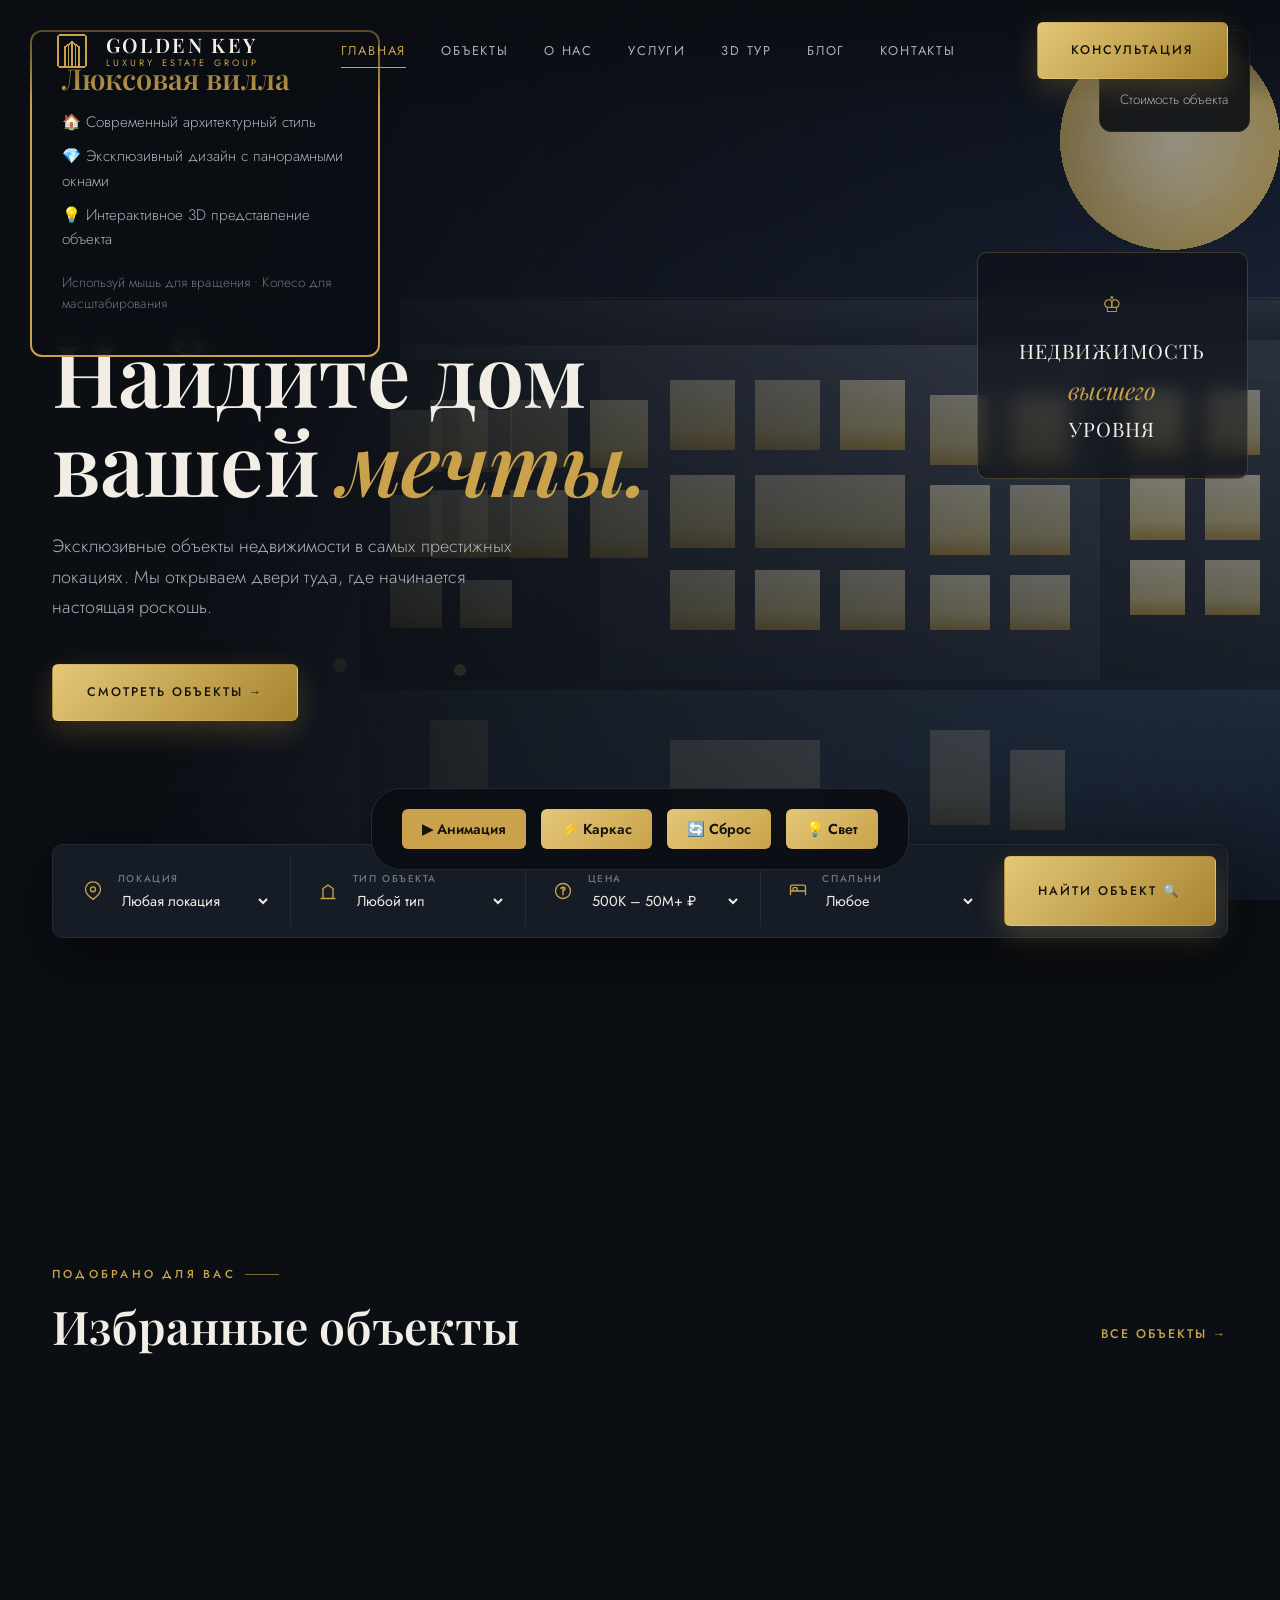
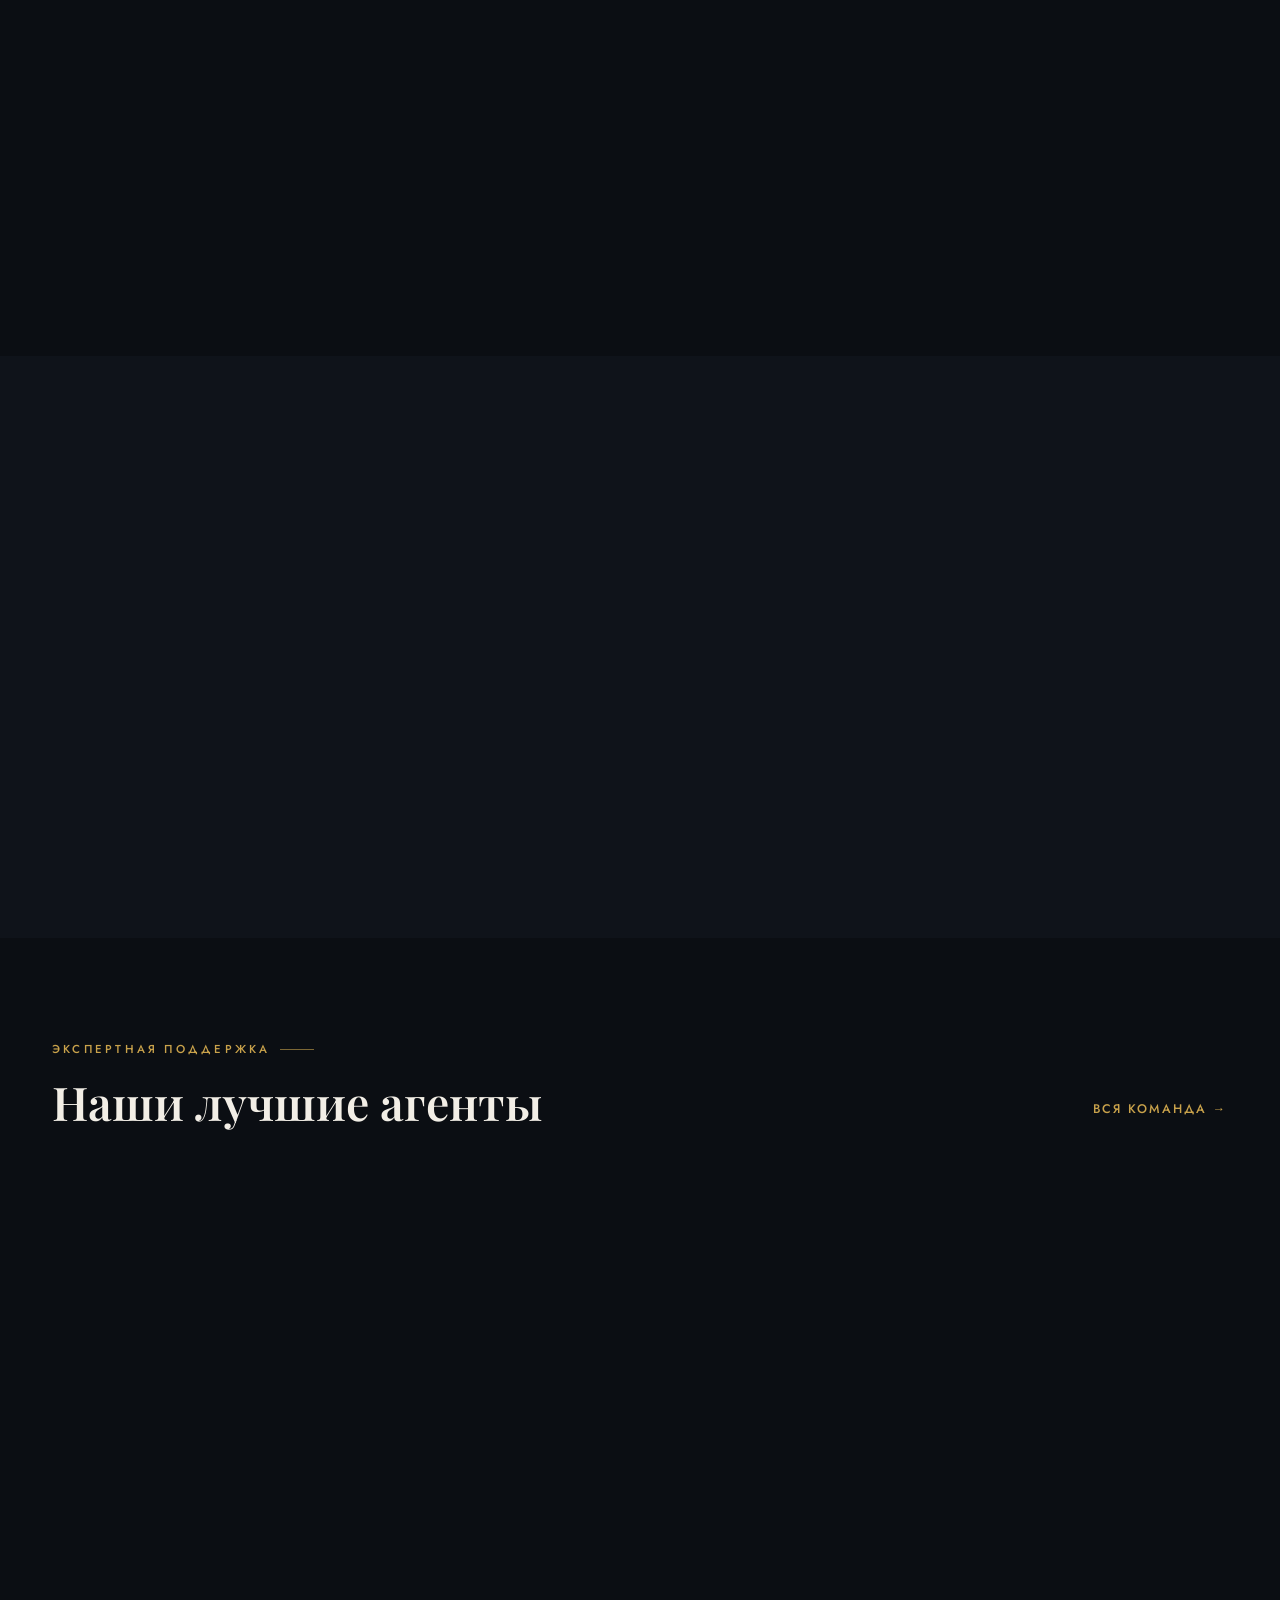
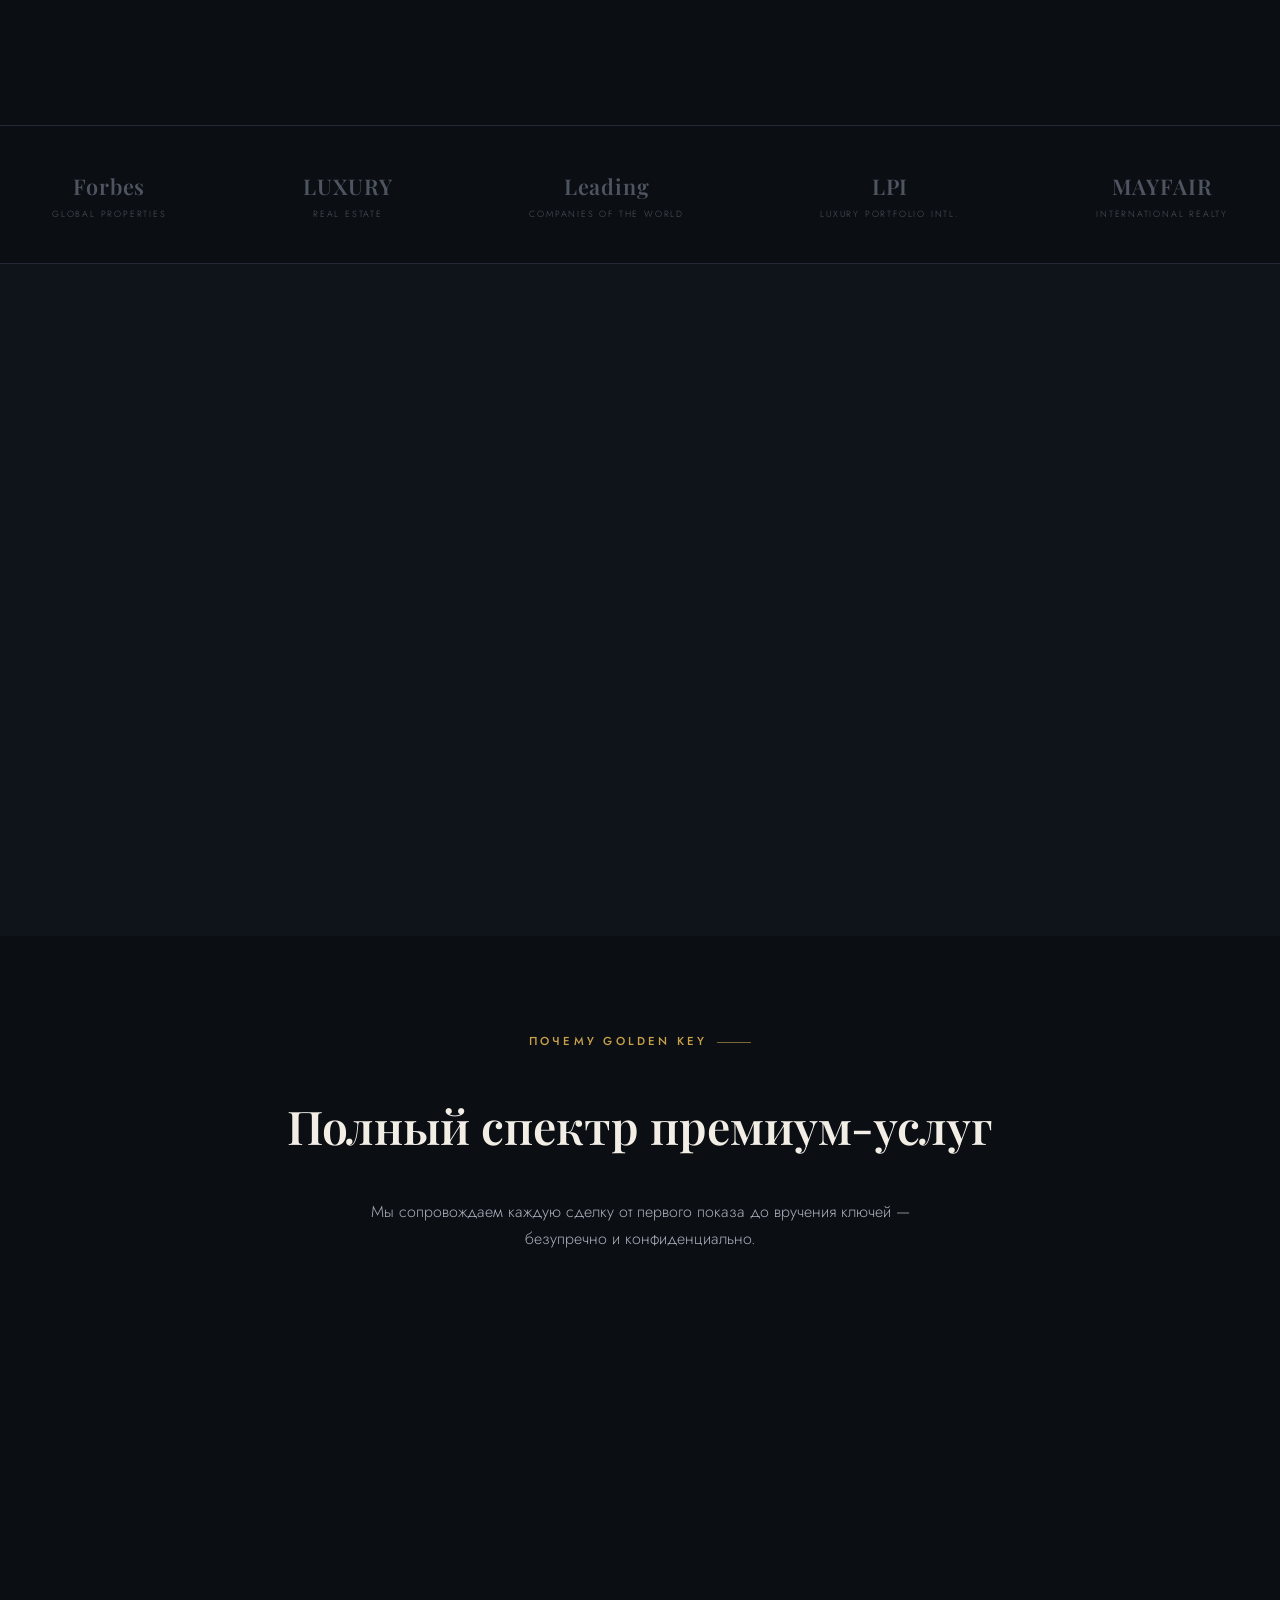
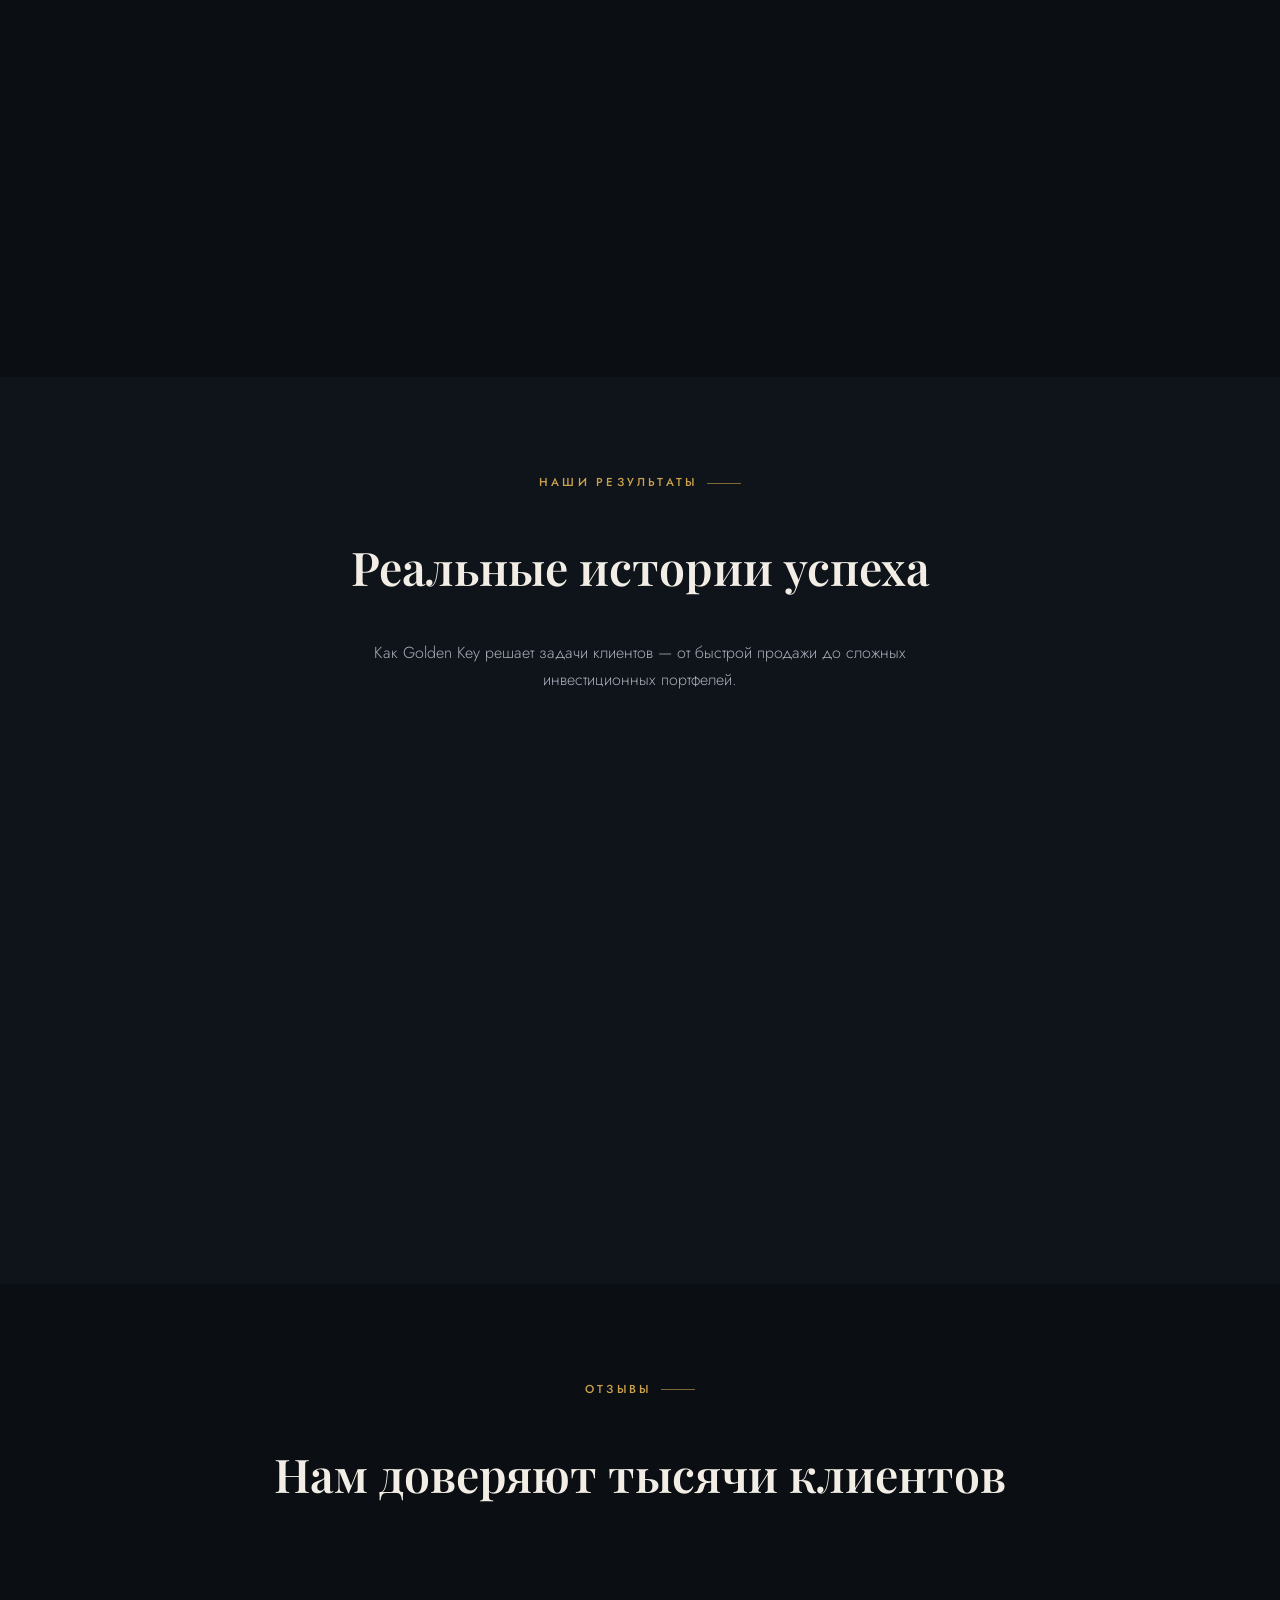
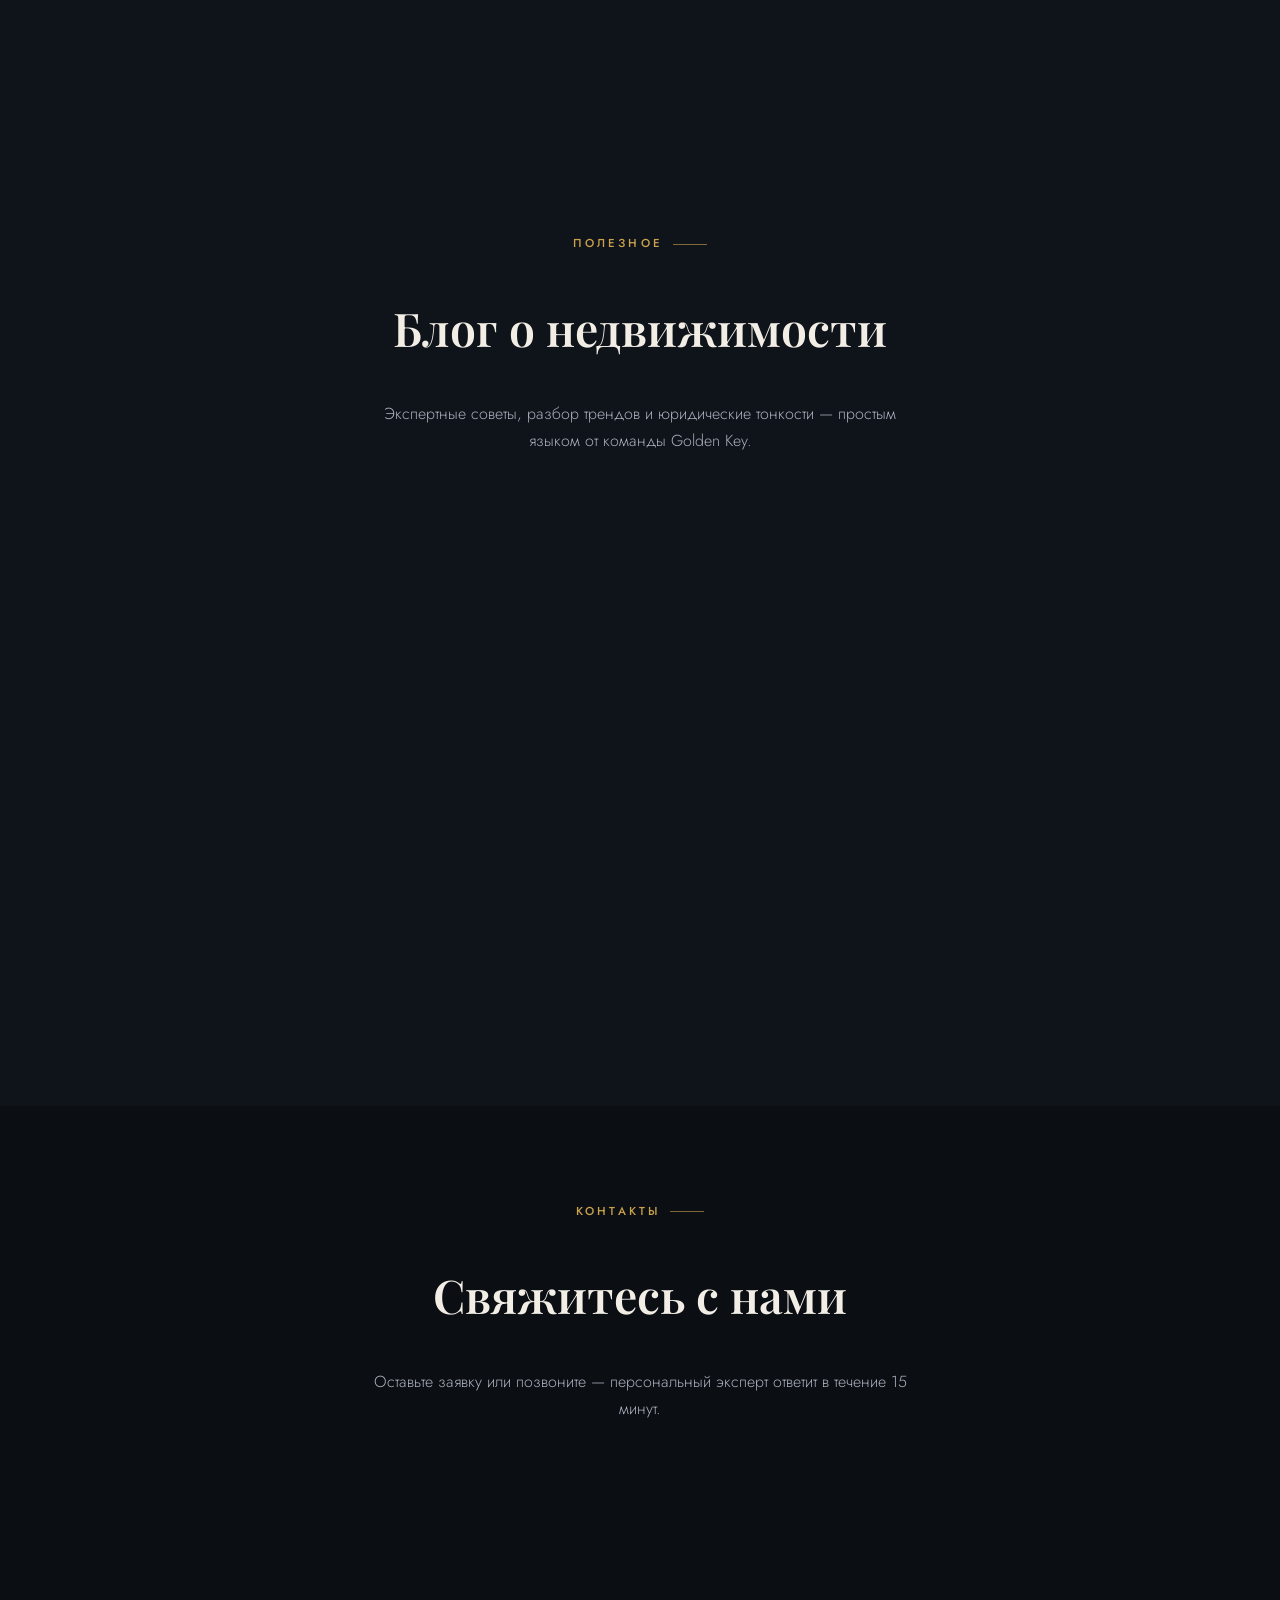
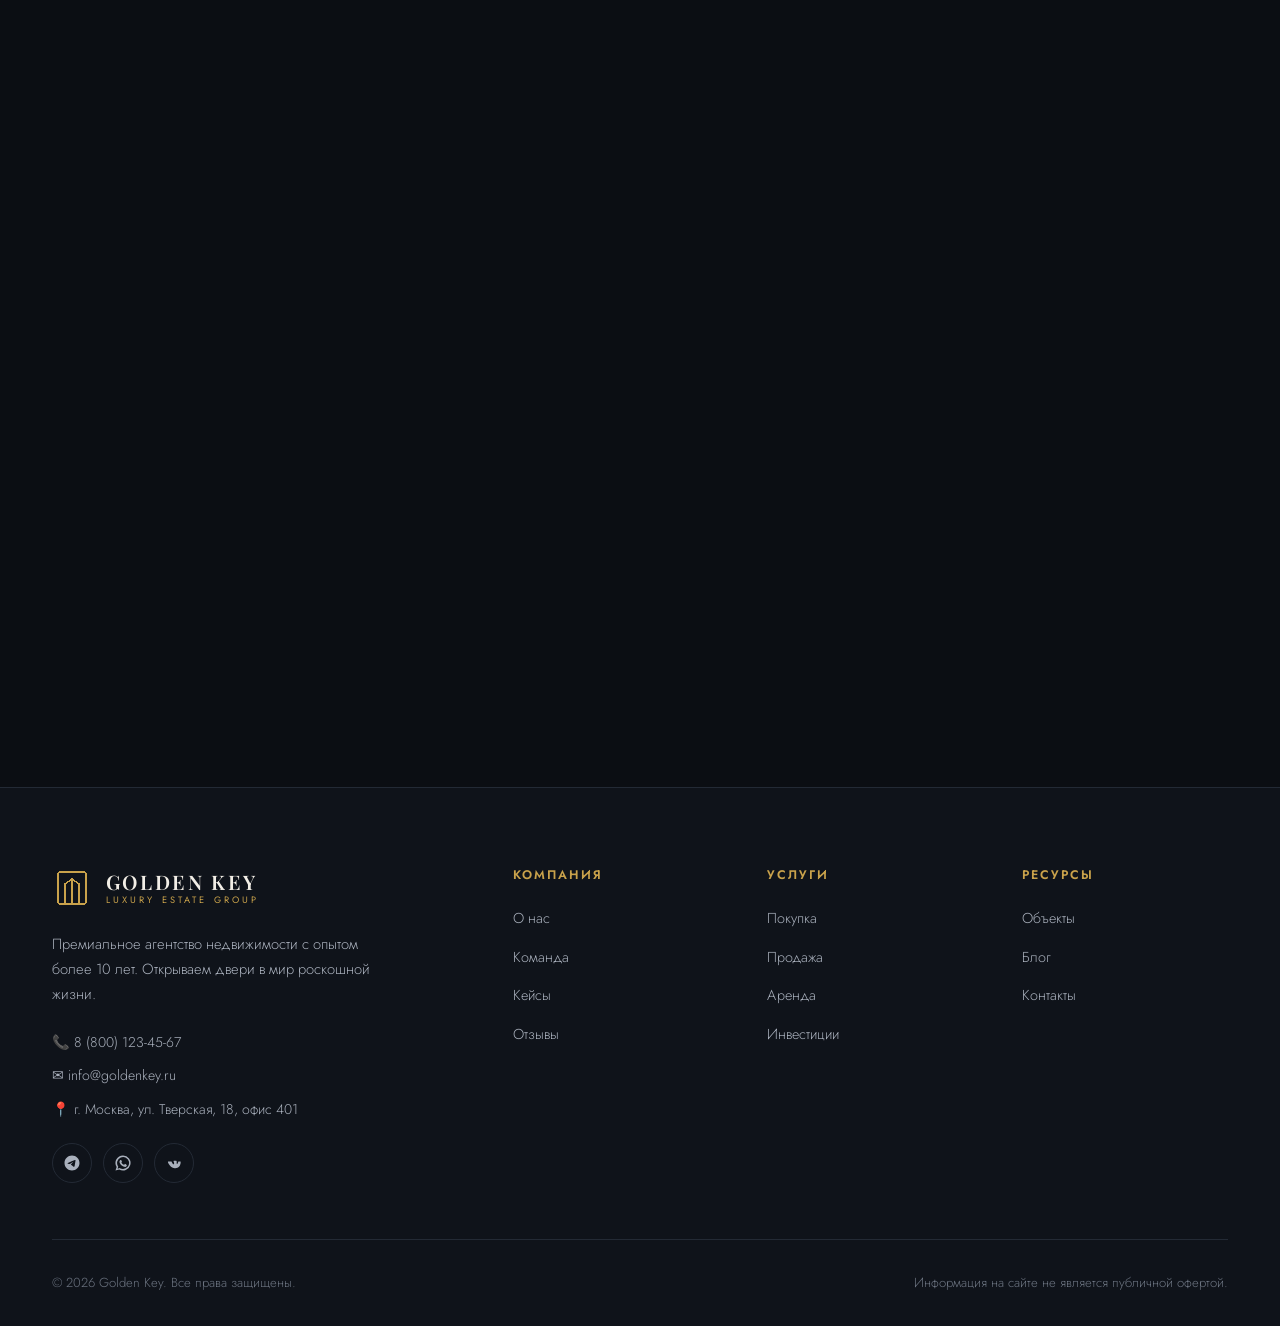
==== golden-key/index.html @ 528f4ccb "Интегрирована 3D визуализация виллы в главный сайт - Добавлена новая секция '3D Тур' со встроенной T" ====
<!DOCTYPE html>
<html lang="ru">
<head>
<meta charset="UTF-8">
<meta name="viewport" content="width=device-width, initial-scale=1.0">
<title>Golden Key — Люксовая недвижимость | Найдите дом своей мечты</title>
<meta name="description" content="Golden Key — премиальное агентство недвижимости. Эксклюзивные объекты в лучших локациях. Более 10 лет опыта, 550+ люксовых объектов, 1200+ довольных клиентов.">
<link rel="stylesheet" href="styles.css">
<script src="https://cdnjs.cloudflare.com/ajax/libs/three.js/r128/three.min.js"></script>
<style>
#canvas-3d {
  display: block;
  width: 100%;
  height: 100%;
}
#3d-tour {
  position: relative;
  height: 100vh;
  overflow: hidden;
}
#3d-tour .section-inner {
  position: relative;
  width: 100%;
  height: 100%;
  display: flex;
  align-items: center;
  justify-content: center;
}
.info-3d {
  position: fixed;
  top: 30px;
  left: 30px;
  background: rgba(11,14,19,0.9);
  border: 2px solid #C9A24B;
  padding: 30px;
  border-radius: 12px;
  max-width: 350px;
  z-index: 10;
  backdrop-filter: blur(10px);
}
.info-3d h3 {
  font-size: 1.8rem;
  color: #C9A24B;
  margin-bottom: 15px;
}
.info-3d p {
  font-family: 'Jost', sans-serif;
  font-size: 0.95rem;
  color: #A9B0BC;
  line-height: 1.6;
  margin-bottom: 10px;
}
.controls-3d {
  position: fixed;
  bottom: 30px;
  left: 50%;
  transform: translateX(-50%);
  background: rgba(11,14,19,0.9);
  border: 1px solid #232A35;
  padding: 20px 30px;
  border-radius: 30px;
  backdrop-filter: blur(10px);
  display: flex;
  gap: 15px;
  z-index: 10;
}
.control-btn-3d {
  background: linear-gradient(135deg, #E4C777, #C9A24B);
  color: #17130A;
  border: none;
  padding: 10px 20px;
  border-radius: 6px;
  font-family: 'Jost', sans-serif;
  font-weight: 600;
  cursor: pointer;
  transition: all 0.3s;
  font-size: 0.9rem;
}
.control-btn-3d:hover {
  transform: translateY(-2px);
  box-shadow: 0 8px 20px rgba(201,162,75,0.3);
}
.control-btn-3d.active {
  background: #C9A24B;
}
.top-right-3d {
  position: fixed;
  top: 30px;
  right: 30px;
  background: rgba(11,14,19,0.9);
  border: 1px solid #232A35;
  padding: 20px;
  border-radius: 12px;
  backdrop-filter: blur(10px);
  z-index: 10;
  text-align: center;
}
.top-right-3d p {
  font-family: 'Jost', sans-serif;
  font-size: 0.85rem;
  color: #A9B0BC;
  margin-top: 10px;
}
</style>
</head>
<body>

<!-- Header -->
<header class="site-header" id="siteHeader">
  <div class="header-inner">
    <a href="#hero" class="logo" aria-label="Golden Key — на главную">
      <svg class="logo-mark" viewBox="0 0 40 40" fill="none" xmlns="http://www.w3.org/2000/svg" shape-rendering="crispEdges">
        <rect x="6" y="4" width="28" height="32" rx="2" stroke="#C9A24B" stroke-width="1.5"/>
        <path d="M13 36 V16 L20 11 L27 16 V36" stroke="#C9A24B" stroke-width="1.5"/>
        <line x1="20" y1="11" x2="20" y2="36" stroke="#C9A24B" stroke-width="1.5"/>
        <line x1="16.5" y1="14" x2="16.5" y2="36" stroke="#C9A24B" stroke-width="1"/>
        <line x1="23.5" y1="14" x2="23.5" y2="36" stroke="#C9A24B" stroke-width="1"/>
      </svg>
      <span class="logo-text"><span class="lt-name">GOLDEN KEY</span><span class="lt-sub">Luxury Estate Group</span></span>
    </a>
    <button class="nav-toggle" data-nav-toggle aria-label="Открыть меню">
      <svg width="26" height="26" viewBox="0 0 24 24" fill="none" stroke="#C9A24B" stroke-width="1.6"><line x1="3" y1="6" x2="21" y2="6"/><line x1="3" y1="12" x2="21" y2="12"/><line x1="3" y1="18" x2="21" y2="18"/></svg>
    </button>
    <nav class="main-nav" data-nav>
      <a href="#hero" class="active">Главная</a>
      <a href="#catalog">Объекты</a>
      <a href="#about">О нас</a>
      <a href="#services">Услуги</a>
      <a href="#3d-tour">3D Тур</a>
      <a href="#blog">Блог</a>
      <a href="#contacts">Контакты</a>
    </nav>
    <div class="header-cta">
      <button class="theme-toggle" data-theme-toggle aria-label="Сменить тему">
        <svg width="18" height="18" viewBox="0 0 24 24" fill="none" stroke="currentColor" stroke-width="2"><circle cx="12" cy="12" r="5"/><line x1="12" y1="1" x2="12" y2="3"/><line x1="12" y1="21" x2="12" y2="23"/><line x1="4.2" y1="4.2" x2="5.6" y2="5.6"/><line x1="18.4" y1="18.4" x2="19.8" y2="19.8"/><line x1="1" y1="12" x2="3" y2="12"/><line x1="21" y1="12" x2="23" y2="12"/><line x1="4.2" y1="19.8" x2="5.6" y2="18.4"/><line x1="18.4" y1="5.6" x2="19.8" y2="4.2"/></svg>
      </button>
      <a href="#contacts" class="btn btn-primary">Консультация</a>
    </div>
  </div>
</header>

<!-- Hero -->
<section class="hero" id="hero">
  <div class="hero-bg">
    <svg viewBox="0 0 1440 900" preserveAspectRatio="xMidYMid slice" xmlns="http://www.w3.org/2000/svg" shape-rendering="crispEdges">
      <defs>
        <linearGradient id="heroSky" x1="0" y1="0" x2="0" y2="1">
          <stop offset="0%" stop-color="#0d1420"/><stop offset="20%" stop-color="#192238"/><stop offset="50%" stop-color="#2a3754"/><stop offset="85%" stop-color="#3a4a6a"/><stop offset="100%" stop-color="#445578"/>
        </linearGradient>
        <linearGradient id="heroVilla" x1="0" y1="0" x2="1" y2="1">
          <stop offset="0%" stop-color="#484f63"/><stop offset="40%" stop-color="#3a4456"/><stop offset="100%" stop-color="#242c3e"/>
        </linearGradient>
        <linearGradient id="heroVillaWall" x1="0" y1="0" x2="0" y2="1">
          <stop offset="0%" stop-color="#5a6478"/><stop offset="50%" stop-color="#3d4758"/><stop offset="100%" stop-color="#2a3344"/>
        </linearGradient>
        <linearGradient id="heroWallDark" x1="0" y1="0" x2="0" y2="1">
          <stop offset="0%" stop-color="#3a4456"/><stop offset="100%" stop-color="#1f2733"/>
        </linearGradient>
        <linearGradient id="heroGlow" x1="0" y1="0" x2="0" y2="1">
          <stop offset="0%" stop-color="#FFF4D9"/><stop offset="30%" stop-color="#F5E8BC"/><stop offset="70%" stop-color="#E8D89A"/><stop offset="100%" stop-color="#C9A24B"/>
        </linearGradient>
        <linearGradient id="heroWater" x1="0" y1="0" x2="1" y2="1">
          <stop offset="0%" stop-color="#3a4a5e"/><stop offset="45%" stop-color="#2a3a50"/><stop offset="100%" stop-color="#141c2c"/>
        </linearGradient>
        <radialGradient id="heroMoon">
          <stop offset="0%" stop-color="#FFF4D9" opacity="0.15"/>
          <stop offset="100%" stop-color="#E4C777" opacity="0.02"/>
        </radialGradient>
        <filter id="heroGlow2" x="-50%" y="-50%" width="200%" height="200%">
          <feGaussianBlur in="SourceGraphic" stdDeviation="1"/>
          <feComponentTransfer>
            <feFuncA type="linear" slope="0.8"/>
          </feComponentTransfer>
        </filter>
        <filter id="heroShadow">
          <feDropShadow dx="0" dy="16" stdDeviation="12" flood-opacity="0.5" flood-color="#000000"/>
        </filter>
      </defs>
      <!-- Night sky background -->
      <rect width="1440" height="900" fill="url(#heroSky)"/>
      <!-- Moon -->
      <circle cx="1250" cy="140" r="110" fill="url(#heroMoon)"/>
      <circle cx="1250" cy="140" r="100" fill="#E4C777" opacity="0.06"/>
      <circle cx="1250" cy="140" r="70" fill="#FFF4D9" opacity="0.08"/>
      <!-- Main villa base structure -->
      <rect x="480" y="300" width="920" height="380" fill="url(#heroVillaWall)" filter="url(#heroShadow)"/>
      <rect x="480" y="300" width="920" height="45" fill="url(#heroVilla)"/>
      <!-- Left tower -->
      <rect x="440" y="360" width="240" height="320" fill="url(#heroWallDark)"/>
      <rect x="440" y="360" width="240" height="40" fill="#3a4456"/>
      <!-- Right tower -->
      <rect x="1180" y="340" width="220" height="340" fill="url(#heroWallDark)"/>
      <rect x="1180" y="340" width="220" height="40" fill="#3a4456"/>
      <!-- Main level windows - left section -->
      <g opacity="0.95">
        <rect x="510" y="400" width="58" height="68" fill="url(#heroGlow)" opacity="0.82"/>
        <rect x="590" y="400" width="58" height="68" fill="url(#heroGlow)" opacity="0.65"/>
        <rect x="670" y="400" width="58" height="68" fill="url(#heroGlow)" opacity="0.88"/>
        <rect x="510" y="490" width="58" height="68" fill="url(#heroGlow)" opacity="0.75"/>
        <rect x="590" y="490" width="58" height="68" fill="url(#heroGlow)" opacity="0.8"/>
        <rect x="670" y="490" width="58" height="68" fill="url(#heroGlow)" opacity="0.68"/>
      </g>
      <!-- Main level windows - center section -->
      <g opacity="0.96">
        <rect x="750" y="380" width="65" height="70" fill="url(#heroGlow)" opacity="0.85"/>
        <rect x="835" y="380" width="65" height="70" fill="url(#heroGlow)" opacity="0.7"/>
        <rect x="920" y="380" width="65" height="70" fill="url(#heroGlow)" opacity="0.88"/>
        <rect x="750" y="475" width="65" height="73" fill="url(#heroGlow)" opacity="0.78"/>
        <rect x="835" y="475" width="150" height="73" fill="url(#heroGlow)" opacity="0.62"/>
        <rect x="750" y="570" width="65" height="60" fill="url(#heroGlow)" opacity="0.72"/>
        <rect x="835" y="570" width="65" height="60" fill="url(#heroGlow)" opacity="0.8"/>
        <rect x="920" y="570" width="65" height="60" fill="url(#heroGlow)" opacity="0.68"/>
      </g>
      <!-- Main level windows - right section -->
      <g opacity="0.93">
        <rect x="1010" y="395" width="60" height="70" fill="url(#heroGlow)" opacity="0.8"/>
        <rect x="1090" y="395" width="60" height="70" fill="url(#heroGlow)" opacity="0.75"/>
        <rect x="1010" y="485" width="60" height="70" fill="url(#heroGlow)" opacity="0.82"/>
        <rect x="1090" y="485" width="60" height="70" fill="url(#heroGlow)" opacity="0.7"/>
        <rect x="1010" y="575" width="60" height="55" fill="url(#heroGlow)" opacity="0.77"/>
        <rect x="1090" y="575" width="60" height="55" fill="url(#heroGlow)" opacity="0.65"/>
      </g>
      <!-- Left tower windows -->
      <g opacity="0.88">
        <rect x="470" y="410" width="52" height="62" fill="url(#heroGlow)" opacity="0.75"/>
        <rect x="540" y="410" width="52" height="62" fill="url(#heroGlow)" opacity="0.62"/>
        <rect x="470" y="495" width="52" height="62" fill="url(#heroGlow)" opacity="0.8"/>
        <rect x="540" y="495" width="52" height="62" fill="url(#heroGlow)" opacity="0.7"/>
        <rect x="470" y="580" width="52" height="48" fill="url(#heroGlow)" opacity="0.68"/>
        <rect x="540" y="580" width="52" height="48" fill="url(#heroGlow)" opacity="0.72"/>
      </g>
      <!-- Right tower windows -->
      <g opacity="0.9">
        <rect x="1210" y="390" width="55" height="65" fill="url(#heroGlow)" opacity="0.78"/>
        <rect x="1285" y="390" width="55" height="65" fill="url(#heroGlow)" opacity="0.68"/>
        <rect x="1210" y="475" width="55" height="65" fill="url(#heroGlow)" opacity="0.82"/>
        <rect x="1285" y="475" width="55" height="65" fill="url(#heroGlow)" opacity="0.72"/>
        <rect x="1210" y="560" width="55" height="55" fill="url(#heroGlow)" opacity="0.75"/>
        <rect x="1285" y="560" width="55" height="55" fill="url(#heroGlow)" opacity="0.65"/>
      </g>
      <!-- Water pool area -->
      <rect x="440" y="680" width="960" height="220" fill="url(#heroWater)"/>
      <rect x="440" y="680" width="960" height="10" fill="#1a2330" opacity="0.7"/>
      <!-- Water surface reflections -->
      <g opacity="0.28">
        <rect x="510" y="720" width="58" height="90" fill="url(#heroGlow)"/>
        <rect x="750" y="740" width="150" height="110" fill="url(#heroGlow)"/>
        <rect x="1010" y="730" width="60" height="95" fill="url(#heroGlow)"/>
        <rect x="1090" y="750" width="55" height="80" fill="url(#heroGlow)"/>
      </g>
      <!-- Landscape accent lights -->
      <circle cx="420" cy="665" r="7" fill="#E4C777" opacity="0.75"/>
      <circle cx="540" cy="670" r="6" fill="#E4C777" opacity="0.65"/>
      <circle cx="1370" cy="660" r="7" fill="#E4C777" opacity="0.7"/>
      <circle cx="1390" cy="675" r="6" fill="#E4C777" opacity="0.6"/>
      <!-- Decorative architectural line -->
      <line x1="480" y1="298" x2="1400" y2="298" stroke="#E4C777" stroke-width="2" opacity="0.15"/>
    </svg>
  </div>
  <div class="hero-inner">
    <div class="hero-content">
      <span class="eyebrow">Люксовая жизнь заново</span>
      <h1>Найдите дом<br>вашей <span class="accent">мечты.</span></h1>
      <p class="lead">Эксклюзивные объекты недвижимости в самых престижных локациях. Мы открываем двери туда, где начинается настоящая роскошь.</p>
      <div class="hero-actions">
        <a href="#catalog" class="btn btn-primary">Смотреть объекты →</a>
      </div>
    </div>
  </div>
  <div class="hero-badge">
    <div class="crown">♔</div>
    <div class="hb-1">НЕДВИЖИМОСТЬ</div>
    <div class="hb-2">высшего</div>
    <div class="hb-3">УРОВНЯ</div>
  </div>
</section>

<!-- Search bar -->
<div class="search-bar">
  <form class="search-inner">
    <div class="search-cell">
      <svg class="search-icon" width="20" height="20" viewBox="0 0 24 24" fill="none" stroke="currentColor" stroke-width="1.6"><path d="M21 10c0 6-9 12-9 12s-9-6-9-12a9 9 0 0 1 18 0z"/><circle cx="12" cy="10" r="3"/></svg>
      <div class="search-field-group"><label>Локация</label><select><option>Любая локация</option><option>Центральный район</option><option>Приморский район</option><option>Западный район</option></select></div>
    </div>
    <div class="search-cell">
      <svg class="search-icon" width="20" height="20" viewBox="0 0 24 24" fill="none" stroke="currentColor" stroke-width="1.6"><path d="M3 21h18M6 21V9l6-4 6 4v12"/></svg>
      <div class="search-field-group"><label>Тип объекта</label><select><option>Любой тип</option><option>Вилла</option><option>Пентхаус</option><option>Особняк</option><option>Апартаменты</option></select></div>
    </div>
    <div class="search-cell">
      <svg class="search-icon" width="20" height="20" viewBox="0 0 24 24" fill="none" stroke="currentColor" stroke-width="1.6"><circle cx="12" cy="12" r="9"/><path d="M12 7v10M9.5 9.5a2.5 2 0 0 1 5 0c0 1.5-2.5 1.5-2.5 3"/></svg>
      <div class="search-field-group"><label>Цена</label><select><option>500К – 50М+ ₽</option><option>до 10М ₽</option><option>10М – 30М ₽</option><option>30М+ ₽</option></select></div>
    </div>
    <div class="search-cell">
      <svg class="search-icon" width="20" height="20" viewBox="0 0 24 24" fill="none" stroke="currentColor" stroke-width="1.6"><path d="M3 12V7a2 2 0 0 1 2-2h14a2 2 0 0 1 2 2v5M3 12h18M3 12v5M21 12v5M6 12V9a1 1 0 0 1 1-1h3a1 1 0 0 1 1 1v3"/></svg>
      <div class="search-field-group"><label>Спальни</label><select><option>Любое</option><option>1–2</option><option>3–4</option><option>5+</option></select></div>
    </div>
    <button type="submit" class="btn btn-primary">Найти объект 🔍</button>
  </form>
</div>

<!-- Stats -->
<section class="stats">
  <div class="stats-inner reveal">
    <div class="stat">
      <svg class="stat-icon" width="30" height="30" viewBox="0 0 24 24" fill="none" stroke="currentColor" stroke-width="1.4"><path d="M6 3h12l4 6-10 12L2 9z"/><path d="M6 3l6 18M18 3l-6 18M2 9h20"/></svg>
      <div><div class="stat-num">10+</div><div class="stat-label">Лет опыта</div></div>
    </div>
    <div class="stat">
      <svg class="stat-icon" width="30" height="30" viewBox="0 0 24 24" fill="none" stroke="currentColor" stroke-width="1.4"><path d="M3 21h18M5 21V10l7-5 7 5v11"/><path d="M9 21v-6h6v6"/></svg>
      <div><div class="stat-num">550+</div><div class="stat-label">Люкс-объектов</div></div>
    </div>
    <div class="stat">
      <svg class="stat-icon" width="30" height="30" viewBox="0 0 24 24" fill="none" stroke="currentColor" stroke-width="1.4"><circle cx="9" cy="8" r="4"/><path d="M2 21c0-4 3-6 7-6s7 2 7 6"/><path d="M17 8a4 4 0 0 1 0 6M20 21c0-3-1.5-4.5-3-5"/></svg>
      <div><div class="stat-num">1200+</div><div class="stat-label">Клиентов</div></div>
    </div>
    <div class="stat">
      <svg class="stat-icon" width="30" height="30" viewBox="0 0 24 24" fill="none" stroke="currentColor" stroke-width="1.4"><circle cx="12" cy="12" r="10"/><path d="M2 12h20M12 2a15 15 0 0 1 0 20M12 2a15 15 0 0 0 0 20"/></svg>
      <div><div class="stat-num">25+</div><div class="stat-label">Премиум-локаций</div></div>
    </div>
  </div>
</section>

<!-- Featured Properties -->
<section class="section" id="catalog">
  <div class="section-inner">
    <div class="section-head">
      <div class="sh-left">
        <span class="eyebrow">Подобрано для вас</span>
        <h2>Избранные объекты</h2>
      </div>
      <a href="#contacts" class="btn btn-ghost">Все объекты →</a>
    </div>
    <div class="property-grid">

      <article class="property-card reveal">
        <div class="property-image">
          <span class="property-badge">Продажа</span>
          <button class="property-fav" aria-label="В избранное"><svg width="17" height="17" viewBox="0 0 24 24" fill="none" stroke="currentColor" stroke-width="2"><path d="M20.8 4.6a5.5 5.5 0 0 0-7.8 0L12 5.6l-1-1a5.5 5.5 0 1 0-7.8 7.8l1 1L12 21l7.8-7.6 1-1a5.5 5.5 0 0 0 0-7.8z"/></svg></button>
          <svg viewBox="0 0 400 320" preserveAspectRatio="xMidYMid slice" xmlns="http://www.w3.org/2000/svg"><defs><linearGradient id="p1s" x1="0" y1="0" x2="0" y2="1"><stop offset="0%" stop-color="#3a4560"/><stop offset="100%" stop-color="#28324a"/></linearGradient><linearGradient id="p1g" x1="0" y1="0" x2="0" y2="1"><stop offset="0%" stop-color="#E4C777"/><stop offset="100%" stop-color="#C9A24B"/></linearGradient></defs><rect width="400" height="320" fill="url(#p1s)"/><rect x="40" y="120" width="320" height="150" fill="#1e2636"/><rect x="40" y="110" width="320" height="14" fill="#2c374e"/><rect x="70" y="150" width="60" height="70" fill="url(#p1g)" opacity="0.85"/><rect x="150" y="150" width="60" height="70" fill="url(#p1g)" opacity="0.65"/><rect x="230" y="150" width="100" height="70" fill="url(#p1g)" opacity="0.8"/><rect x="160" y="235" width="70" height="35" fill="#0f1520"/><rect x="30" y="270" width="340" height="50" fill="#151d2c"/><rect x="70" y="278" width="260" height="30" fill="url(#p1g)" opacity="0.2"/></svg>
        </div>
        <div class="property-body">
          <h3 class="property-title">Вилла «Океанвью»</h3>
          <p class="property-address"><svg width="13" height="13" viewBox="0 0 24 24" fill="none" stroke="currentColor" stroke-width="2"><path d="M21 10c0 6-9 12-9 12s-9-6-9-12a9 9 0 0 1 18 0z"/><circle cx="12" cy="10" r="3"/></svg> Приморский район</p>
          <div class="property-specs"><span>🛏 5</span><span>🛁 6</span><span>📐 720 м²</span></div>
          <div class="property-price">89 500 000 ₽</div>
        </div>
      </article>

      <article class="property-card reveal">
        <div class="property-image">
          <span class="property-badge">Продажа</span>
          <button class="property-fav" aria-label="В избранное"><svg width="17" height="17" viewBox="0 0 24 24" fill="none" stroke="currentColor" stroke-width="2"><path d="M20.8 4.6a5.5 5.5 0 0 0-7.8 0L12 5.6l-1-1a5.5 5.5 0 1 0-7.8 7.8l1 1L12 21l7.8-7.6 1-1a5.5 5.5 0 0 0 0-7.8z"/></svg></button>
          <svg viewBox="0 0 400 320" preserveAspectRatio="xMidYMid slice" xmlns="http://www.w3.org/2000/svg"><defs><linearGradient id="p2s" x1="0" y1="0" x2="0" y2="1"><stop offset="0%" stop-color="#42506e"/><stop offset="100%" stop-color="#2a3550"/></linearGradient><linearGradient id="p2g" x1="0" y1="0" x2="0" y2="1"><stop offset="0%" stop-color="#E4C777"/><stop offset="100%" stop-color="#C9A24B"/></linearGradient></defs><rect width="400" height="320" fill="url(#p2s)"/><polygon points="60,130 200,60 340,130" fill="#1e2636"/><rect x="70" y="130" width="260" height="150" fill="#242d40"/><rect x="110" y="160" width="45" height="120" fill="url(#p2g)" opacity="0.8"/><rect x="245" y="160" width="45" height="120" fill="url(#p2g)" opacity="0.7"/><rect x="170" y="185" width="60" height="95" fill="url(#p2g)" opacity="0.9"/><rect x="185" y="200" width="30" height="80" fill="#0f1520"/><rect x="60" y="280" width="280" height="40" fill="#151d2c"/></svg>
        </div>
        <div class="property-body">
          <h3 class="property-title">Особняк «Модерн»</h3>
          <p class="property-address"><svg width="13" height="13" viewBox="0 0 24 24" fill="none" stroke="currentColor" stroke-width="2"><path d="M21 10c0 6-9 12-9 12s-9-6-9-12a9 9 0 0 1 18 0z"/><circle cx="12" cy="10" r="3"/></svg> Центральный район</p>
          <div class="property-specs"><span>🛏 6</span><span>🛁 7</span><span>📐 910 м²</span></div>
          <div class="property-price">125 000 000 ₽</div>
        </div>
      </article>

      <article class="property-card reveal">
        <div class="property-image">
          <span class="property-badge">Продажа</span>
          <button class="property-fav" aria-label="В избранное"><svg width="17" height="17" viewBox="0 0 24 24" fill="none" stroke="currentColor" stroke-width="2"><path d="M20.8 4.6a5.5 5.5 0 0 0-7.8 0L12 5.6l-1-1a5.5 5.5 0 1 0-7.8 7.8l1 1L12 21l7.8-7.6 1-1a5.5 5.5 0 0 0 0-7.8z"/></svg></button>
          <img src="https://images.pexels.com/photos/29453302/pexels-photo-29453302.jpeg?auto=format&cs=srgb&w=1600&q=80" alt="Современная вилла с бассейном" style="width:100%;height:100%;object-fit:cover;">
        </div>
        <div class="property-body">
          <h3 class="property-title">Резиденция «Хиллсайд»</h3>
          <p class="property-address"><svg width="13" height="13" viewBox="0 0 24 24" fill="none" stroke="currentColor" stroke-width="2"><path d="M21 10c0 6-9 12-9 12s-9-6-9-12a9 9 0 0 1 18 0z"/><circle cx="12" cy="10" r="3"/></svg> Западный район</p>
          <div class="property-specs"><span>🛏 4</span><span>🛁 5</span><span>📐 550 м²</span></div>
          <div class="property-price">47 500 000 ₽</div>
        </div>
      </article>

      <article class="property-card reveal">
        <div class="property-image">
          <span class="property-badge">Аренда</span>
          <button class="property-fav" aria-label="В избранное"><svg width="17" height="17" viewBox="0 0 24 24" fill="none" stroke="currentColor" stroke-width="2"><path d="M20.8 4.6a5.5 5.5 0 0 0-7.8 0L12 5.6l-1-1a5.5 5.5 0 1 0-7.8 7.8l1 1L12 21l7.8-7.6 1-1a5.5 5.5 0 0 0 0-7.8z"/></svg></button>
          <img src="https://images.pexels.com/photos/31817155/pexels-photo-31817155.jpeg?auto=format&cs=srgb&w=1600&q=80" alt="Люксовая вилла у моря" style="width:100%;height:100%;object-fit:cover;">
        </div>
        <div class="property-body">
          <h3 class="property-title">Пентхаус «Скайлайн»</h3>
          <p class="property-address"><svg width="13" height="13" viewBox="0 0 24 24" fill="none" stroke="currentColor" stroke-width="2"><path d="M21 10c0 6-9 12-9 12s-9-6-9-12a9 9 0 0 1 18 0z"/><circle cx="12" cy="10" r="3"/></svg> Центральный район</p>
          <div class="property-specs"><span>🛏 3</span><span>🛁 4</span><span>📐 320 м²</span></div>
          <div class="property-price">450 000 ₽<span class="per"> / мес</span></div>
        </div>
      </article>

    </div>
  </div>
</section>

<!-- Virtual Tour -->
<section class="section bg-alt">
  <div class="section-inner">
    <div class="tour reveal">
      <div class="tour-visual">
        <img src="https://images.pexels.com/photos/1457842/pexels-photo-1457842.jpeg?auto=format&cs=srgb&w=1600&q=80" alt="Интерьер с панорамными окнами" style="width:100%;height:100%;object-fit:cover;">
        <div class="tour-360"><span>360°</span><small>ТУР</small></div>
      </div>
      <div class="tour-body">
        <span class="eyebrow">Иммерсивный опыт</span>
        <h2>Виртуальный тур</h2>
        <p>Изучите наши эксклюзивные объекты, не выходя из дома. Полное погружение с 360°-турами по каждой комнате.</p>
        <a href="#contacts" class="btn btn-primary">Начать виртуальный тур 🎬</a>
      </div>
    </div>
  </div>
</section>

<!-- Meet Our Top Agents -->
<section class="section" id="team">
  <div class="section-inner">
    <div class="section-head">
      <div class="sh-left">
        <span class="eyebrow">Экспертная поддержка</span>
        <h2>Наши лучшие агенты</h2>
      </div>
      <a href="#contacts" class="btn btn-ghost">Вся команда →</a>
    </div>
    <div class="agent-grid">

      <article class="agent-card reveal">
        <div class="agent-photo">
          <img src="https://images.pexels.com/photos/220453/pexels-photo-220453.jpeg?auto=format&cs=srgb&w=600&h=600&fit=crop&q=85" alt="Дмитрий Волков" style="width:100%;height:100%;object-fit:cover;">
        </div>
        <div class="agent-body">
          <h3 class="agent-name">Дмитрий Волков</h3>
          <div class="agent-role">Специалист по люкс-объектам</div>
          <div class="agent-social">
            <a href="tel:+78001234567" aria-label="Телефон"><svg width="16" height="16" viewBox="0 0 24 24" fill="none" stroke="currentColor" stroke-width="1.8"><path d="M22 16.9v3a2 2 0 0 1-2.2 2 19.8 19.8 0 0 1-8.6-3 19.5 19.5 0 0 1-6-6 19.8 19.8 0 0 1-3-8.6A2 2 0 0 1 4.1 2h3a2 2 0 0 1 2 1.7c.1 1 .4 1.9.7 2.8a2 2 0 0 1-.5 2.1L8.1 9.9a16 16 0 0 0 6 6l1.3-1.3a2 2 0 0 1 2.1-.4c.9.3 1.8.6 2.8.7a2 2 0 0 1 1.7 2z"/></svg></a>
            <a href="mailto:info@goldenkey.ru" aria-label="Email"><svg width="16" height="16" viewBox="0 0 24 24" fill="none" stroke="currentColor" stroke-width="1.8"><rect x="2" y="4" width="20" height="16" rx="2"/><path d="M2 6l10 7L22 6"/></svg></a>
            <a href="#" aria-label="LinkedIn"><svg width="16" height="16" viewBox="0 0 24 24" fill="currentColor"><path d="M4.98 3.5a2.5 2.5 0 1 1 0 5 2.5 2.5 0 0 1 0-5zM3 9h4v12H3zM9 9h3.8v1.7h.1c.5-1 1.8-2 3.7-2 4 0 4.7 2.6 4.7 6V21h-4v-5.3c0-1.3 0-2.9-1.8-2.9s-2 1.4-2 2.8V21H9z"/></svg></a>
          </div>
        </div>
      </article>

      <article class="agent-card reveal">
        <div class="agent-photo">
          <svg viewBox="0 0 300 300" preserveAspectRatio="xMidYMid slice" xmlns="http://www.w3.org/2000/svg"><defs><linearGradient id="a2" x1="0" y1="0" x2="0" y2="1"><stop offset="0%" stop-color="#2e2a3f"/><stop offset="100%" stop-color="#1a1726"/></linearGradient></defs><rect width="300" height="300" fill="url(#a2)"/><circle cx="150" cy="112" r="50" fill="#4a4560"/><path d="M60 300 c0 -75 40 -110 90 -110 s90 35 90 110" fill="#241f33"/><path d="M100 95 q50 -45 100 0 q5 45 -10 70 q-8 -50 -40 -50 t-40 50 q-15 -25 -10 -70z" fill="#1f1b2e"/><rect x="132" y="198" width="36" height="52" fill="#e0dce8"/><path d="M132 198 l18 34 l18 -34 v-12 h-36z" fill="#c9a24b" opacity="0.3"/></svg>
        </div>
        <div class="agent-body">
          <h3 class="agent-name">София Мартынова</h3>
          <div class="agent-role">Консультант по недвижимости</div>
          <div class="agent-social">
            <a href="tel:+78001234567" aria-label="Телефон"><svg width="16" height="16" viewBox="0 0 24 24" fill="none" stroke="currentColor" stroke-width="1.8"><path d="M22 16.9v3a2 2 0 0 1-2.2 2 19.8 19.8 0 0 1-8.6-3 19.5 19.5 0 0 1-6-6 19.8 19.8 0 0 1-3-8.6A2 2 0 0 1 4.1 2h3a2 2 0 0 1 2 1.7c.1 1 .4 1.9.7 2.8a2 2 0 0 1-.5 2.1L8.1 9.9a16 16 0 0 0 6 6l1.3-1.3a2 2 0 0 1 2.1-.4c.9.3 1.8.6 2.8.7a2 2 0 0 1 1.7 2z"/></svg></a>
            <a href="mailto:info@goldenkey.ru" aria-label="Email"><svg width="16" height="16" viewBox="0 0 24 24" fill="none" stroke="currentColor" stroke-width="1.8"><rect x="2" y="4" width="20" height="16" rx="2"/><path d="M2 6l10 7L22 6"/></svg></a>
            <a href="#" aria-label="LinkedIn"><svg width="16" height="16" viewBox="0 0 24 24" fill="currentColor"><path d="M4.98 3.5a2.5 2.5 0 1 1 0 5 2.5 2.5 0 0 1 0-5zM3 9h4v12H3zM9 9h3.8v1.7h.1c.5-1 1.8-2 3.7-2 4 0 4.7 2.6 4.7 6V21h-4v-5.3c0-1.3 0-2.9-1.8-2.9s-2 1.4-2 2.8V21H9z"/></svg></a>
          </div>
        </div>
      </article>

      <article class="agent-card reveal">
        <div class="agent-photo">
          <svg viewBox="0 0 300 300" preserveAspectRatio="xMidYMid slice" xmlns="http://www.w3.org/2000/svg"><defs><linearGradient id="a3" x1="0" y1="0" x2="0" y2="1"><stop offset="0%" stop-color="#243040"/><stop offset="100%" stop-color="#141c26"/></linearGradient></defs><rect width="300" height="300" fill="url(#a3)"/><circle cx="150" cy="112" r="50" fill="#465068"/><path d="M60 300 c0 -75 40 -110 90 -110 s90 35 90 110" fill="#1e2733"/><path d="M106 98 q44 -32 88 0 v18 q-44 -12 -88 0z" fill="#212a38"/><rect x="132" y="200" width="36" height="50" fill="#e8e4dc"/><path d="M132 200 l18 30 l18 -30 v-14 h-36z" fill="#c9a24b" opacity="0.3"/></svg>
        </div>
        <div class="agent-body">
          <h3 class="agent-name">Артём Крылов</h3>
          <div class="agent-role">Эксперт по инвестициям</div>
          <div class="agent-social">
            <a href="tel:+78001234567" aria-label="Телефон"><svg width="16" height="16" viewBox="0 0 24 24" fill="none" stroke="currentColor" stroke-width="1.8"><path d="M22 16.9v3a2 2 0 0 1-2.2 2 19.8 19.8 0 0 1-8.6-3 19.5 19.5 0 0 1-6-6 19.8 19.8 0 0 1-3-8.6A2 2 0 0 1 4.1 2h3a2 2 0 0 1 2 1.7c.1 1 .4 1.9.7 2.8a2 2 0 0 1-.5 2.1L8.1 9.9a16 16 0 0 0 6 6l1.3-1.3a2 2 0 0 1 2.1-.4c.9.3 1.8.6 2.8.7a2 2 0 0 1 1.7 2z"/></svg></a>
            <a href="mailto:info@goldenkey.ru" aria-label="Email"><svg width="16" height="16" viewBox="0 0 24 24" fill="none" stroke="currentColor" stroke-width="1.8"><rect x="2" y="4" width="20" height="16" rx="2"/><path d="M2 6l10 7L22 6"/></svg></a>
            <a href="#" aria-label="LinkedIn"><svg width="16" height="16" viewBox="0 0 24 24" fill="currentColor"><path d="M4.98 3.5a2.5 2.5 0 1 1 0 5 2.5 2.5 0 0 1 0-5zM3 9h4v12H3zM9 9h3.8v1.7h.1c.5-1 1.8-2 3.7-2 4 0 4.7 2.6 4.7 6V21h-4v-5.3c0-1.3 0-2.9-1.8-2.9s-2 1.4-2 2.8V21H9z"/></svg></a>
          </div>
        </div>
      </article>

      <article class="agent-card reveal">
        <div class="agent-photo">
          <svg viewBox="0 0 300 300" preserveAspectRatio="xMidYMid slice" xmlns="http://www.w3.org/2000/svg"><defs><linearGradient id="a4" x1="0" y1="0" x2="0" y2="1"><stop offset="0%" stop-color="#3a2e2a"/><stop offset="100%" stop-color="#221a17"/></linearGradient></defs><rect width="300" height="300" fill="url(#a4)"/><circle cx="150" cy="112" r="50" fill="#5a4d45"/><path d="M60 300 c0 -75 40 -110 90 -110 s90 35 90 110" fill="#2a201c"/><path d="M98 95 q52 -42 104 0 q8 55 -12 80 q-6 -55 -40 -55 t-40 55 q-20 -25 -12 -80z" fill="#241b18"/><rect x="132" y="198" width="36" height="52" fill="#e8e0d4"/><path d="M132 198 l18 34 l18 -34 v-12 h-36z" fill="#c9a24b" opacity="0.3"/></svg>
        </div>
        <div class="agent-body">
          <h3 class="agent-name">Ольга Тарасова</h3>
          <div class="agent-role">Специалист по аренде</div>
          <div class="agent-social">
            <a href="tel:+78001234567" aria-label="Телефон"><svg width="16" height="16" viewBox="0 0 24 24" fill="none" stroke="currentColor" stroke-width="1.8"><path d="M22 16.9v3a2 2 0 0 1-2.2 2 19.8 19.8 0 0 1-8.6-3 19.5 19.5 0 0 1-6-6 19.8 19.8 0 0 1-3-8.6A2 2 0 0 1 4.1 2h3a2 2 0 0 1 2 1.7c.1 1 .4 1.9.7 2.8a2 2 0 0 1-.5 2.1L8.1 9.9a16 16 0 0 0 6 6l1.3-1.3a2 2 0 0 1 2.1-.4c.9.3 1.8.6 2.8.7a2 2 0 0 1 1.7 2z"/></svg></a>
            <a href="mailto:info@goldenkey.ru" aria-label="Email"><svg width="16" height="16" viewBox="0 0 24 24" fill="none" stroke="currentColor" stroke-width="1.8"><rect x="2" y="4" width="20" height="16" rx="2"/><path d="M2 6l10 7L22 6"/></svg></a>
            <a href="#" aria-label="LinkedIn"><svg width="16" height="16" viewBox="0 0 24 24" fill="currentColor"><path d="M4.98 3.5a2.5 2.5 0 1 1 0 5 2.5 2.5 0 0 1 0-5zM3 9h4v12H3zM9 9h3.8v1.7h.1c.5-1 1.8-2 3.7-2 4 0 4.7 2.6 4.7 6V21h-4v-5.3c0-1.3 0-2.9-1.8-2.9s-2 1.4-2 2.8V21H9z"/></svg></a>
          </div>
        </div>
      </article>

    </div>
  </div>
</section>

<!-- Awards strip -->
<section class="awards">
  <div class="awards-inner">
    <div class="award"><span class="aw-name">Forbes</span><span class="aw-sub">Global Properties</span></div>
    <div class="award"><span class="aw-name">LUXURY</span><span class="aw-sub">Real Estate</span></div>
    <div class="award"><span class="aw-name">Leading</span><span class="aw-sub">Companies of the World</span></div>
    <div class="award"><span class="aw-name">LPI</span><span class="aw-sub">Luxury Portfolio Intl.</span></div>
    <div class="award"><span class="aw-name">MAYFAIR</span><span class="aw-sub">International Realty</span></div>
  </div>
</section>

<!-- About -->
<section class="section bg-alt" id="about">
  <div class="section-inner">
    <div class="grid-2">
      <div class="reveal">
        <span class="eyebrow">О компании</span>
        <h2>С 2015 года — стандарт роскоши на рынке недвижимости</h2>
        <p>Golden Key начинался как бутик-агентство с одной идеей: сделать премиальную недвижимость доступной для тех, кто ценит качество и безупречный сервис.</p>
        <p>Сегодня мы — одно из ведущих люкс-агентств региона. Более 40 экспертов, эксклюзивный портфель объектов и репутация, которой доверяют. 7 из 10 клиентов приходят к нам по рекомендации.</p>
        <div style="display:flex;gap:1rem;margin-top:2rem;">
          <a href="#contacts" class="btn btn-primary">Связаться с нами</a>
          <a href="#services" class="btn btn-outline">Наши услуги</a>
        </div>
      </div>
      <div class="about-visual reveal">
        <img src="https://images.pexels.com/photos/1350789/pexels-photo-1350789.jpeg?auto=format&cs=srgb&w=1600&q=80" alt="Архитектура люксового дома" style="width:100%;height:100%;object-fit:cover;">
      </div>
    </div>
  </div>
</section>

<!-- Services / Why us -->
<section class="section" id="services">
  <div class="section-inner">
    <div class="section-head center">
      <span class="eyebrow">Почему Golden Key</span>
      <h2>Полный спектр премиум-услуг</h2>
      <p>Мы сопровождаем каждую сделку от первого показа до вручения ключей — безупречно и конфиденциально.</p>
    </div>
    <div class="feature-grid">
      <div class="feature-card reveal">
        <div class="feature-icon"><svg width="26" height="26" viewBox="0 0 24 24" fill="none" stroke="currentColor" stroke-width="1.5"><path d="M12 2L4 6v6c0 5 3.5 8 8 10 4.5-2 8-5 8-10V6l-8-4z"/><path d="M9 12l2 2 4-4"/></svg></div>
        <h3>Безопасность сделок</h3>
        <p>Полная юридическая проверка каждого объекта и сопровождение сделки через защищённые эскроу-счета.</p>
      </div>
      <div class="feature-card reveal">
        <div class="feature-icon"><svg width="26" height="26" viewBox="0 0 24 24" fill="none" stroke="currentColor" stroke-width="1.5"><path d="M3 21h18M6 21V9l6-4 6 4v12"/></svg></div>
        <h3>Эксклюзивный портфель</h3>
        <p>Виллы, пентхаусы и особняки в самых востребованных локациях — многие вне открытого рынка.</p>
      </div>
      <div class="feature-card reveal">
        <div class="feature-icon"><svg width="26" height="26" viewBox="0 0 24 24" fill="none" stroke="currentColor" stroke-width="1.5"><circle cx="12" cy="8" r="4"/><path d="M4 21c0-4 3.5-6 8-6s8 2 8 6"/></svg></div>
        <h3>Персональный эксперт</h3>
        <p>За вами закрепляется личный консультант, который знает рынок и сопровождает вас на каждом этапе.</p>
      </div>
      <div class="feature-card reveal">
        <div class="feature-icon"><svg width="26" height="26" viewBox="0 0 24 24" fill="none" stroke="currentColor" stroke-width="1.5"><path d="M3 3v18h18"/><path d="M7 15l4-4 3 3 5-6"/></svg></div>
        <h3>Инвестиционная аналитика</h3>
        <p>Точная оценка доходности и перспектив роста для тех, кто рассматривает недвижимость как актив.</p>
      </div>
      <div class="feature-card reveal">
        <div class="feature-icon"><svg width="26" height="26" viewBox="0 0 24 24" fill="none" stroke="currentColor" stroke-width="1.5"><rect x="3" y="4" width="18" height="16" rx="2"/><path d="M3 10h18M8 4v4M16 4v4"/></svg></div>
        <h3>Ипотека под ключ</h3>
        <p>Индивидуальные программы с банками-партнёрами и ставки ниже рыночных для наших клиентов.</p>
      </div>
      <div class="feature-card reveal">
        <div class="feature-icon"><svg width="26" height="26" viewBox="0 0 24 24" fill="none" stroke="currentColor" stroke-width="1.5"><path d="M21 15a2 2 0 0 1-2 2H7l-4 4V5a2 2 0 0 1 2-2h14a2 2 0 0 1 2 2z"/></svg></div>
        <h3>Поддержка после сделки</h3>
        <p>Помощь с переоформлением, дизайном интерьера, страхованием и управлением недвижимостью.</p>
      </div>
    </div>
  </div>
</section>

<!-- Cases -->
<section class="section bg-alt" id="cases">
  <div class="section-inner">
    <div class="section-head center">
      <span class="eyebrow">Наши результаты</span>
      <h2>Реальные истории успеха</h2>
      <p>Как Golden Key решает задачи клиентов — от быстрой продажи до сложных инвестиционных портфелей.</p>
    </div>
    <div class="case-grid">
      <div class="case-card reveal">
        <span class="case-result">Успех</span>
        <h3 class="case-title">Продажа виллы за 98% цены за 19 дней</h3>
        <p class="case-description">Профессиональная оценка, кинематографичная съёмка и таргетированный показ закрытому пулу покупателей. Результат — сделка за 19 дней по цене 98% от рыночной.</p>
        <div class="case-meta"><span>⏱ 19 дней</span><span>💰 98% цены</span><span>📍 Приморский р-н</span></div>
      </div>
      <div class="case-card reveal">
        <span class="case-result">Инвестиция</span>
        <h3 class="case-title">Коммерческий объект: 14% годовых</h3>
        <p class="case-description">Подобрали помещение в центре, проверили документы, обеспечили эскроу и нашли якорного арендатора за месяц. Первые два года — 14% чистого дохода.</p>
        <div class="case-meta"><span>⏱ 30 дней</span><span>💰 14% в год</span><span>📍 Центр</span></div>
      </div>
      <div class="case-card reveal">
        <span class="case-result">Портфель</span>
        <h3 class="case-title">Инвестпортфель из 3 объектов, +11%</h3>
        <p class="case-description">Собрали портфель из трёх объектов в разных районах на 55 млн ₽. Анализ рынка аренды и развития территорий обеспечил 11% годовых плюс рост стоимости.</p>
        <div class="case-meta"><span>⏱ Долгосрок</span><span>💰 11% + рост</span><span>📍 Разные р-ны</span></div>
      </div>
    </div>
  </div>
</section>

<!-- Reviews -->
<section class="section" id="reviews">
  <div class="section-inner">
    <div class="section-head center">
      <span class="eyebrow">Отзывы</span>
      <h2>Нам доверяют тысячи клиентов</h2>
    </div>
    <div class="rating-summary reveal">
      <div class="rating-big">
        <div class="r-num">4.9</div>
        <div class="r-stars">★★★★★</div>
        <div class="r-count">1240 отзывов</div>
      </div>
      <div class="rating-bars">
        <div class="rating-bar"><span>5 ★</span><div class="bar-track"><div class="bar-fill" style="--w:92%"></div></div><span>92%</span></div>
        <div class="rating-bar"><span>4 ★</span><div class="bar-track"><div class="bar-fill" style="--w:6%"></div></div><span>6%</span></div>
        <div class="rating-bar"><span>3 ★</span><div class="bar-track"><div class="bar-fill" style="--w:1.5%"></div></div><span>1.5%</span></div>
        <div class="rating-bar"><span>2 ★</span><div class="bar-track"><div class="bar-fill" style="--w:0.3%"></div></div><span>0.3%</span></div>
        <div class="rating-bar"><span>1 ★</span><div class="bar-track"><div class="bar-fill" style="--w:0.2%"></div></div><span>0.2%</span></div>
      </div>
    </div>
    <div class="testimonial-grid">
      <div class="testimonial-card reveal"><div class="testimonial-stars">★★★★★</div><p class="testimonial-text">«Купили виллу мечты через Golden Key. Дмитрий сопровождал нас на каждом шаге, проверил документы и помог сбить цену. Безупречный сервис.»</p><div class="testimonial-author"><div class="testimonial-avatar">АП</div><div><div class="testimonial-name">Анна Петрова</div><div class="testimonial-role">Покупка виллы · март 2026</div></div></div></div>
      <div class="testimonial-card reveal"><div class="testimonial-stars">★★★★★</div><p class="testimonial-text">«Продал особняк за 3 недели, хотя сам не мог найти покупателя полгода. Грамотная оценка и реальные показы состоятельным клиентам.»</p><div class="testimonial-author"><div class="testimonial-avatar">ДС</div><div><div class="testimonial-name">Дмитрий Соколов</div><div class="testimonial-role">Продажа особняка · февраль 2026</div></div></div></div>
      <div class="testimonial-card reveal"><div class="testimonial-stars">★★★★★</div><p class="testimonial-text">«Инвестировала в коммерцию по совету агентства. Объект приносит стабильный доход с первого месяца. Настоящие профессионалы.»</p><div class="testimonial-author"><div class="testimonial-avatar">ЕК</div><div><div class="testimonial-name">Елена Ковалёва</div><div class="testimonial-role">Инвестиции · январь 2026</div></div></div></div>
    </div>
  </div>
</section>

<!-- 3D Tour -->
<section class="section bg-alt" id="3d-tour">
  <div class="section-inner" style="padding: 0; height: 100vh;">
    <div id="canvas-3d"></div>
    <div class="info-3d">
      <h3>Люксовая вилла</h3>
      <p>🏠 Современный архитектурный стиль</p>
      <p>💎 Эксклюзивный дизайн с панорамными окнами</p>
      <p>💡 Интерактивное 3D представление объекта</p>
      <p style="margin-top: 20px; font-size: 0.85rem; color: #6C7481;">Используй мышь для вращения • Колесо для масштабирования</p>
    </div>
    <div class="top-right-3d">
      <span style="color: #C9A24B; font-weight: bold;">$12,500,000</span>
      <p>Стоимость объекта</p>
    </div>
    <div class="controls-3d">
      <button class="control-btn-3d active" onclick="toggleAnimation()">▶ Анимация</button>
      <button class="control-btn-3d" onclick="toggleWireframe()">⚡ Каркас</button>
      <button class="control-btn-3d" onclick="resetView()">🔄 Сброс</button>
      <button class="control-btn-3d" onclick="toggleLighting()">💡 Свет</button>
    </div>
  </div>
</section>

<!-- Blog -->
<section class="section bg-alt" id="blog">
  <div class="section-inner">
    <div class="section-head center">
      <span class="eyebrow">Полезное</span>
      <h2>Блог о недвижимости</h2>
      <p>Экспертные советы, разбор трендов и юридические тонкости — простым языком от команды Golden Key.</p>
    </div>
    <div class="blog-grid">
      <div class="blog-card reveal">
        <div class="bc-visual"><img src="https://images.pexels.com/photos/1370500/pexels-photo-1370500.jpeg?auto=format&cs=srgb&w=1600&q=80" alt="Интерьер люксового дома" style="width:100%;height:100%;object-fit:cover;"></div>
        <div class="bc-body">
          <span class="blog-cat">Покупка</span>
          <h3>Как выбрать виллу в 2026: чек-лист из 12 пунктов</h3>
          <p>От проверки застройщика до оценки инфраструктуры — пошаговый гид перед первым просмотром.</p>
          <div class="blog-meta"><span>📅 10 июля 2026</span><span>⏱ 8 мин</span></div>
        </div>
      </div>
      <div class="blog-card reveal">
        <div class="bc-visual"><svg viewBox="0 0 400 250" preserveAspectRatio="xMidYMid slice" xmlns="http://www.w3.org/2000/svg" shape-rendering="crispEdges"><defs><linearGradient id="b2" x1="0" y1="0" x2="1" y2="1"><stop offset="0%" stop-color="#465550"/><stop offset="50%" stop-color="#38453a"/><stop offset="100%" stop-color="#23302a"/></linearGradient><linearGradient id="b2g" x1="0" y1="0" x2="0" y2="1"><stop offset="0%" stop-color="#FFF4D9"/><stop offset="45%" stop-color="#E8D89A"/><stop offset="100%" stop-color="#C9A24B"/></linearGradient><linearGradient id="b2r" x1="0" y1="0" x2="0" y2="1"><stop offset="0%" stop-color="#485a48"/><stop offset="100%" stop-color="#1f2a22"/></linearGradient></defs><rect width="400" height="250" fill="url(#b2)"/><polygon points="50,85 200,25 350,85" fill="url(#b2r)"/><rect x="70" y="85" width="260" height="125" fill="#2a3a2e"/><rect x="70" y="85" width="260" height="16" fill="#3a4a3e"/><rect x="105" y="115" width="55" height="85" fill="url(#b2g)" opacity="0.68"/><rect x="260" y="115" width="55" height="85" fill="url(#b2g)" opacity="0.62"/></svg></div>
        <div class="bc-body">
          <span class="blog-cat">Инвестиции</span>
          <h3>Топ-районы для доходной недвижимости 2026</h3>
          <p>Где выше доход от аренды, где растут цены и какой ROI ожидать. С инвестиционным калькулятором.</p>
          <div class="blog-meta"><span>📅 5 июля 2026</span><span>⏱ 6 мин</span></div>
        </div>
      </div>
      <div class="blog-card reveal">
        <div class="bc-visual"><svg viewBox="0 0 400 250" preserveAspectRatio="xMidYMid slice" xmlns="http://www.w3.org/2000/svg" shape-rendering="crispEdges"><defs><linearGradient id="b3" x1="0" y1="0" x2="1" y2="1"><stop offset="0%" stop-color="#554a68"/><stop offset="50%" stop-color="#3d3350"/><stop offset="100%" stop-color="#2a1f3a"/></linearGradient><linearGradient id="b3g" x1="0" y1="0" x2="0" y2="1"><stop offset="0%" stop-color="#FFF4D9"/><stop offset="45%" stop-color="#E8D89A"/><stop offset="100%" stop-color="#C9A24B"/></linearGradient><linearGradient id="b3w" x1="0" y1="0" x2="0" y2="1"><stop offset="0%" stop-color="#3a2d48"/><stop offset="100%" stop-color="#1f1829"/></linearGradient></defs><rect width="400" height="250" fill="url(#b3)"/><rect x="70" y="55" width="260" height="160" fill="url(#b3w)"/><rect x="70" y="55" width="260" height="18" fill="#4a3f56"/><rect x="100" y="85" width="60" height="68" fill="url(#b3g)" opacity="0.72"/><rect x="180" y="85" width="60" height="68" fill="url(#b3g)" opacity="0.58"/><rect x="260" y="85" width="60" height="68" fill="url(#b3g)" opacity="0.68"/></svg></div>
        <div class="bc-body">
          <span class="blog-cat">Право</span>
          <h3>Эскроу-счёт: как работает и на что смотреть</h3>
          <p>Как защищаются деньги покупателя, какие банки выбрать и куда обращаться при конфликте.</p>
          <div class="blog-meta"><span>📅 1 июля 2026</span><span>⏱ 5 мин</span></div>
        </div>
      </div>
    </div>
  </div>
</section>

<!-- CTA + Contacts -->
<section class="section" id="contacts">
  <div class="section-inner">
    <div class="section-head center">
      <span class="eyebrow">Контакты</span>
      <h2>Свяжитесь с нами</h2>
      <p>Оставьте заявку или позвоните — персональный эксперт ответит в течение 15 минут.</p>
    </div>
    <div class="contact-layout">
      <div class="reveal">
        <div class="contact-info-card">
          <div class="ci-icon">📞</div>
          <div><h4>Телефон</h4><a href="tel:+78001234567">8 (800) 123-45-67</a><p>Ежедневно с 9:00 до 21:00</p></div>
        </div>
        <div class="contact-info-card">
          <div class="ci-icon">✉️</div>
          <div><h4>Email</h4><a href="mailto:info@goldenkey.ru">info@goldenkey.ru</a><p>Ответим в течение часа</p></div>
        </div>
        <div class="contact-info-card">
          <div class="ci-icon">📍</div>
          <div><h4>Офис</h4><p>г. Москва, ул. Тверская, 18, офис 401</p><p>Пн–Пт с 9:00 до 20:00, Сб с 10:00 до 18:00</p></div>
        </div>
        <div class="contact-info-card">
          <div class="ci-icon">💬</div>
          <div><h4>Мессенджеры</h4><p><a href="#">Telegram</a> · <a href="#">WhatsApp</a></p><p>Быстрый ответ в рабочее время</p></div>
        </div>
        <div class="map-placeholder">
          <svg viewBox="0 0 600 240" style="width:100%;display:block" xmlns="http://www.w3.org/2000/svg"><rect width="600" height="240" fill="#141c28"/><path d="M0 80 H600 M0 160 H600 M150 0 V240 M330 0 V240 M470 0 V240" stroke="#232a35" stroke-width="6"/><path d="M0 120 H600" stroke="#C9A24B" stroke-width="3" opacity="0.4"/><rect x="60" y="40" width="70" height="35" fill="#1e2836"/><rect x="360" y="175" width="90" height="45" fill="#1e2836"/><rect x="490" y="30" width="80" height="40" fill="#1e2836"/><circle cx="330" cy="120" r="12" fill="#C9A24B"/><circle cx="330" cy="120" r="24" fill="none" stroke="#C9A24B" stroke-width="2" opacity="0.5"/></svg>
        </div>
      </div>
      <div class="contact-form reveal">
        <h3>Оставить заявку</h3>
        <form data-demo-form>
          <div class="form-field"><label for="name">Ваше имя</label><input id="name" type="text" placeholder="Иван Иванов" required></div>
          <div class="form-field"><label for="phone">Телефон</label><input id="phone" type="tel" placeholder="+7 (___) ___-__-__" required></div>
          <div class="form-field"><label for="email">Email</label><input id="email" type="email" placeholder="you@example.com"></div>
          <div class="form-field"><label for="topic">Тип запроса</label><select id="topic"><option>Покупка недвижимости</option><option>Продажа недвижимости</option><option>Аренда</option><option>Инвестиции</option><option>Оценка</option><option>Другое</option></select></div>
          <div class="form-field"><label for="message">Сообщение</label><textarea id="message" placeholder="Опишите вашу задачу..."></textarea></div>
          <button type="submit" class="btn btn-primary" style="width:100%;">Отправить заявку</button>
          <p style="font-size:0.76rem;color:var(--text-3);margin-top:1rem;text-align:center;">Нажимая кнопку, вы соглашаетесь с политикой обработки персональных данных.</p>
        </form>
      </div>
    </div>
  </div>
</section>

<!-- Footer -->
<footer class="site-footer">
  <div class="footer-inner">
    <div class="footer-grid">
      <div class="footer-brand">
        <a href="#hero" class="logo">
          <svg class="logo-mark" viewBox="0 0 40 40" fill="none" xmlns="http://www.w3.org/2000/svg" shape-rendering="crispEdges"><rect x="6" y="4" width="28" height="32" rx="2" stroke="#C9A24B" stroke-width="1.5"/><path d="M13 36 V16 L20 11 L27 16 V36" stroke="#C9A24B" stroke-width="1.5"/><line x1="20" y1="11" x2="20" y2="36" stroke="#C9A24B" stroke-width="1.5"/></svg>
          <span class="logo-text"><span class="lt-name">GOLDEN KEY</span><span class="lt-sub">Luxury Estate Group</span></span>
        </a>
        <p>Премиальное агентство недвижимости с опытом более 10 лет. Открываем двери в мир роскошной жизни.</p>
        <ul class="footer-contacts">
          <li>📞 <a href="tel:+78001234567">8 (800) 123-45-67</a></li>
          <li>✉ <a href="mailto:info@goldenkey.ru">info@goldenkey.ru</a></li>
          <li>📍 г. Москва, ул. Тверская, 18, офис 401</li>
        </ul>
        <div class="footer-social">
          <a href="#" aria-label="Telegram"><svg width="18" height="18" viewBox="0 0 24 24" fill="currentColor"><path d="M12 2C6.48 2 2 6.48 2 12s4.48 10 10 10 10-4.48 10-10S17.52 2 12 2zm4.64 6.8c-.15 1.58-.8 5.42-1.13 7.19-.14.75-.42 1-.68 1.03-.58.05-1.02-.38-1.58-.75-.88-.58-1.38-.94-2.23-1.5-.99-.65-.35-1.01.22-1.59.15-.15 2.71-2.48 2.76-2.69a.2.2 0 00-.05-.18c-.06-.05-.14-.03-.21-.02-.09.02-1.49.95-4.22 2.79-.4.27-.76.41-1.08.4-.36-.01-1.04-.2-1.55-.37-.63-.2-1.12-.31-1.08-.66.02-.18.27-.36.74-.55 2.92-1.27 4.86-2.11 5.83-2.51 2.78-1.16 3.35-1.36 3.73-1.36.08 0 .27.02.39.12.1.08.13.19.14.27z"/></svg></a>
          <a href="#" aria-label="WhatsApp"><svg width="18" height="18" viewBox="0 0 24 24" fill="currentColor"><path d="M12 2a10 10 0 0 0-8.5 15.3L2 22l4.8-1.5A10 10 0 1 0 12 2zm0 18a8 8 0 0 1-4.1-1.1l-.3-.2-2.8.9.9-2.8-.2-.3A8 8 0 1 1 12 20zm4.5-6c-.2-.1-1.4-.7-1.6-.8-.2-.1-.4-.1-.5.1l-.7.9c-.1.2-.3.2-.5.1a6.5 6.5 0 0 1-3.2-2.8c-.1-.2 0-.4.1-.5l.4-.5c.1-.2.1-.3 0-.5l-.7-1.7c-.2-.4-.4-.4-.5-.4h-.5c-.2 0-.4.1-.6.3a2.8 2.8 0 0 0-.9 2.1c0 1.2.9 2.4 1 2.6.1.2 1.7 2.7 4.2 3.7 1.5.6 2.1.7 2.8.6.4-.1 1.4-.6 1.6-1.1.2-.5.2-1 .1-1.1-.1-.1-.2-.2-.4-.3z"/></svg></a>
          <a href="#" aria-label="VK"><svg width="18" height="18" viewBox="0 0 24 24" fill="currentColor"><path d="M13.2 18.9c.5 0 .5 0 .5 0 4.5 0 7.1-3.1 7.2-8.3 0-.4-.3-.6-.7-.6h-1.9c-.4 0-.6.2-.7.5-.4 1.4-1.2 2.8-1.6 2.8-.3 0-.4-.3-.4-1V10c0-.6-.2-.9-.7-.9h-3c-.4 0-.6.3-.6.5 0 .5.8.6.8 2v1.4c0 .7-.1.8-.4.8-.7 0-2-1.5-2.7-3.2-.2-.4-.3-.6-.8-.6H4.5c-.4 0-.6.2-.6.5 0 .5.7 2.3 2.6 4.7 1.9 2.4 4.3 3.7 6.7 3.7z"/></svg></a>
        </div>
      </div>
      <div class="footer-col"><h4>Компания</h4><ul><li><a href="#about">О нас</a></li><li><a href="#team">Команда</a></li><li><a href="#cases">Кейсы</a></li><li><a href="#reviews">Отзывы</a></li></ul></div>
      <div class="footer-col"><h4>Услуги</h4><ul><li><a href="#services">Покупка</a></li><li><a href="#services">Продажа</a></li><li><a href="#services">Аренда</a></li><li><a href="#services">Инвестиции</a></li></ul></div>
      <div class="footer-col"><h4>Ресурсы</h4><ul><li><a href="#catalog">Объекты</a></li><li><a href="#blog">Блог</a></li><li><a href="#contacts">Контакты</a></li></ul></div>
    </div>
    <div class="footer-bottom">
      <span>© 2026 Golden Key. Все права защищены.</span>
      <span>Информация на сайте не является публичной офертой.</span>
    </div>
  </div>
</footer>

<script src="main.js"></script>

<script>
// 3D Scene setup for villa visualization
const container3D = document.getElementById('canvas-3d');
if (container3D) {
  const scene = new THREE.Scene();
  scene.background = new THREE.Color(0x0B0E13);
  scene.fog = new THREE.Fog(0x0B0E13, 100, 200);

  const camera = new THREE.PerspectiveCamera(75, container3D.clientWidth / container3D.clientHeight, 0.1, 1000);
  camera.position.set(15, 12, 15);
  camera.lookAt(0, 3, 0);

  const renderer = new THREE.WebGLRenderer({ antialias: true, alpha: true });
  renderer.setSize(container3D.clientWidth, container3D.clientHeight);
  renderer.shadowMap.enabled = true;
  renderer.shadowMap.type = THREE.PCFShadowShadowMap;
  renderer.outputEncoding = THREE.sRGBColorSpace;
  container3D.appendChild(renderer.domElement);

  // Lighting
  const ambientLight = new THREE.AmbientLight(0xffffff, 0.5);
  scene.add(ambientLight);

  const directionalLight = new THREE.DirectionalLight(0xffffff, 1.2);
  directionalLight.position.set(20, 25, 15);
  directionalLight.castShadow = true;
  directionalLight.shadow.mapSize.width = 2048;
  directionalLight.shadow.mapSize.height = 2048;
  directionalLight.shadow.camera.far = 100;
  directionalLight.shadow.camera.left = -50;
  directionalLight.shadow.camera.right = 50;
  directionalLight.shadow.camera.top = 50;
  directionalLight.shadow.camera.bottom = -50;
  scene.add(directionalLight);

  // Golden accent light
  const pointLight = new THREE.PointLight(0xC9A24B, 1.5, 50);
  pointLight.position.set(-15, 8, -15);
  scene.add(pointLight);

  // Ground
  const groundGeometry = new THREE.PlaneGeometry(60, 60);
  const groundMaterial = new THREE.MeshStandardMaterial({
    color: 0x1a1f2e,
    roughness: 0.8,
    metalness: 0.1
  });
  const ground = new THREE.Mesh(groundGeometry, groundMaterial);
  ground.rotation.x = -Math.PI / 2;
  ground.receiveShadow = true;
  scene.add(ground);

  // Main building - Central structure
  const mainWallGeometry = new THREE.BoxGeometry(12, 8, 10);
  const mainWallMaterial = new THREE.MeshStandardMaterial({
    color: 0x3a4556,
    roughness: 0.6,
    metalness: 0.2
  });
  const mainWall = new THREE.Mesh(mainWallGeometry, mainWallMaterial);
  mainWall.position.y = 4;
  mainWall.castShadow = true;
  mainWall.receiveShadow = true;
  scene.add(mainWall);

  // Roof - Central
  const roofGeometry = new THREE.ConeGeometry(8.5, 3, 4);
  const roofMaterial = new THREE.MeshStandardMaterial({
    color: 0x2a3344,
    roughness: 0.7,
    metalness: 0.3
  });
  const roof = new THREE.Mesh(roofGeometry, roofMaterial);
  roof.position.set(0, 11.5, 0);
  roof.castShadow = true;
  roof.receiveShadow = true;
  scene.add(roof);

  // Left wing
  const leftWingGeometry = new THREE.BoxGeometry(4, 7, 8);
  const leftWing = new THREE.Mesh(leftWingGeometry, mainWallMaterial);
  leftWing.position.set(-5, 3.5, 0);
  leftWing.castShadow = true;
  leftWing.receiveShadow = true;
  scene.add(leftWing);

  // Right wing
  const rightWingGeometry = new THREE.BoxGeometry(4, 7, 8);
  const rightWing = new THREE.Mesh(rightWingGeometry, mainWallMaterial);
  rightWing.position.set(5, 3.5, 0);
  rightWing.castShadow = true;
  rightWing.receiveShadow = true;
  scene.add(rightWing);

  // Windows - Main building
  const windowMaterial = new THREE.MeshStandardMaterial({
    color: 0xFDD89C,
    emissive: 0xE4C777,
    emissiveIntensity: 0.8,
    roughness: 0.1,
    metalness: 0.9
  });

  function addWindows(parent, positions) {
    positions.forEach(pos => {
      const windowGeometry = new THREE.BoxGeometry(1.2, 1.5, 0.2);
      const window = new THREE.Mesh(windowGeometry, windowMaterial);
      window.position.copy(pos);
      window.castShadow = true;
      parent.add(window);
    });
  }

  // Main windows
  const mainWindowPositions = [
    new THREE.Vector3(-3, 6, 5.2),
    new THREE.Vector3(0, 6, 5.2),
    new THREE.Vector3(3, 6, 5.2),
    new THREE.Vector3(-3, 3, 5.2),
    new THREE.Vector3(0, 3, 5.2),
    new THREE.Vector3(3, 3, 5.2),
  ];
  addWindows(mainWall, mainWindowPositions);

  // Left wing windows
  const leftWindowPositions = [
    new THREE.Vector3(0, 6, 4),
    new THREE.Vector3(0, 3, 4),
  ];
  addWindows(leftWing, leftWindowPositions);

  // Right wing windows
  const rightWindowPositions = [
    new THREE.Vector3(0, 6, 4),
    new THREE.Vector3(0, 3, 4),
  ];
  addWindows(rightWing, rightWindowPositions);

  // Pool
  const poolGeometry = new THREE.BoxGeometry(10, 0.5, 6);
  const poolMaterial = new THREE.MeshStandardMaterial({
    color: 0x1a4d6d,
    roughness: 0.2,
    metalness: 0.8,
    emissive: 0x0d2d4d,
    emissiveIntensity: 0.3
  });
  const pool = new THREE.Mesh(poolGeometry, poolMaterial);
  pool.position.set(0, 0.25, -8);
  pool.castShadow = true;
  pool.receiveShadow = true;
  scene.add(pool);

  // Surrounding lights
  const lightPositions = [
    new THREE.Vector3(-8, 1, -10),
    new THREE.Vector3(8, 1, -10),
    new THREE.Vector3(-8, 1, 8),
    new THREE.Vector3(8, 1, 8)
  ];

  lightPositions.forEach(pos => {
    const lightGeometry = new THREE.CylinderGeometry(0.3, 0.3, 0.8);
    const lightMaterial = new THREE.MeshStandardMaterial({
      color: 0xC9A24B,
      emissive: 0xFFD700,
      emissiveIntensity: 1
    });
    const light = new THREE.Mesh(lightGeometry, lightMaterial);
    light.position.copy(pos);
    light.castShadow = true;
    scene.add(light);
  });

  // Mouse controls
  let isDragging = false;
  let previousMousePosition = { x: 0, y: 0 };
  let rotation = { x: 0, y: 0 };

  renderer.domElement.addEventListener('mousedown', (e) => {
    isDragging = true;
    previousMousePosition = { x: e.clientX, y: e.clientY };
  });

  renderer.domElement.addEventListener('mousemove', (e) => {
    if (isDragging) {
      const deltaX = e.clientX - previousMousePosition.x;
      const deltaY = e.clientY - previousMousePosition.y;

      rotation.y += deltaX * 0.005;
      rotation.x += deltaY * 0.005;

      mainWall.rotation.y = rotation.y;
      mainWall.rotation.x = rotation.x;
      leftWing.rotation.y = rotation.y;
      leftWing.rotation.x = rotation.x;
      rightWing.rotation.y = rotation.y;
      rightWing.rotation.x = rotation.x;
      roof.rotation.y = rotation.y;
      roof.rotation.x = rotation.x;
      pool.rotation.y = rotation.y;
      pool.rotation.x = rotation.x;

      previousMousePosition = { x: e.clientX, y: e.clientY };
    }
  });

  renderer.domElement.addEventListener('mouseup', () => {
    isDragging = false;
  });

  renderer.domElement.addEventListener('wheel', (e) => {
    e.preventDefault();
    camera.position.z += e.deltaY * 0.01;
    camera.position.z = Math.max(5, Math.min(50, camera.position.z));
  });

  // Animation controls
  let animationEnabled = true;
  let wireframeMode = false;
  let lightingMode = true;
  let windowAnimationTime = 0;

  window.toggleAnimation = function() {
    animationEnabled = !animationEnabled;
    document.querySelectorAll('.control-btn-3d')[0].classList.toggle('active');
  }

  window.toggleWireframe = function() {
    wireframeMode = !wireframeMode;
    mainWall.material.wireframe = wireframeMode;
    leftWing.material.wireframe = wireframeMode;
    rightWing.material.wireframe = wireframeMode;
    document.querySelectorAll('.control-btn-3d')[1].classList.toggle('active');
  }

  window.resetView = function() {
    rotation = { x: 0, y: 0 };
    mainWall.rotation.set(0, 0, 0);
    leftWing.rotation.set(0, 0, 0);
    rightWing.rotation.set(0, 0, 0);
    roof.rotation.set(0, 0, 0);
    pool.rotation.set(0, 0, 0);
    camera.position.set(15, 12, 15);
    camera.lookAt(0, 3, 0);
  }

  window.toggleLighting = function() {
    lightingMode = !lightingMode;
    directionalLight.intensity = lightingMode ? 1.2 : 0.3;
    pointLight.intensity = lightingMode ? 1.5 : 0.3;
    document.querySelectorAll('.control-btn-3d')[3].classList.toggle('active');
  }

  // Animation loop
  function animate() {
    requestAnimationFrame(animate);

    if (animationEnabled) {
      const autoRotation = 0.0005;
      mainWall.rotation.y += autoRotation;
      leftWing.rotation.y += autoRotation;
      rightWing.rotation.y += autoRotation;
      roof.rotation.y += autoRotation;
      pool.rotation.y += autoRotation;
      rotation.y += autoRotation;
    }

    windowAnimationTime += 0.03;
    const windowIntensity = 0.6 + Math.sin(windowAnimationTime) * 0.2;
    windowMaterial.emissiveIntensity = windowIntensity;

    renderer.render(scene, camera);
  }

  // Handle window resize
  window.addEventListener('resize', () => {
    const w = container3D.clientWidth;
    const h = container3D.clientHeight;
    camera.aspect = w / h;
    camera.updateProjectionMatrix();
    renderer.setSize(w, h);
  });

  animate();
}
</script>

</body>
</html>
---- golden-key/styles.css ----
/* ============================================
   GOLDEN KEY — Люксовое агентство недвижимости
   Премиальная тёмная дизайн-система
   ============================================ */

@import url('https://fonts.googleapis.com/css2?family=Playfair+Display:ital,wght@0,400;0,500;0,600;0,700;0,800;1,400&family=Jost:wght@300;400;500;600&display=swap');

:root {
  --gold: #C9A24B;
  --gold-light: #E4C777;
  --gold-deep: #A6842F;
  --gold-glow: rgba(201, 162, 75, 0.25);
  --bg: #0B0E13;
  --bg-2: #0F131A;
  --bg-3: #141922;
  --card: #12171F;
  --card-2: #161C26;
  --border: #232A35;
  --border-gold: rgba(201, 162, 75, 0.28);
  --text: #F2EEE6;
  --text-2: #A9B0BC;
  --text-3: #6C7481;
  --white: #ffffff;
  --radius: 6px;
  --radius-lg: 10px;
  --maxw: 1240px;
  --shadow: 0 20px 60px rgba(0, 0, 0, 0.5);
  --shadow-gold: 0 16px 44px rgba(201, 162, 75, 0.18);
  --serif: 'Playfair Display', Georgia, serif;
  --sans: 'Jost', 'Segoe UI', sans-serif;
}

*, *::before, *::after { box-sizing: border-box; margin: 0; padding: 0; }
html { scroll-behavior: smooth; }

body {
  font-family: var(--sans);
  color: var(--text);
  background: var(--bg);
  line-height: 1.7;
  font-size: 16px;
  font-weight: 300;
  -webkit-font-smoothing: antialiased;
  overflow-x: hidden;
}

h1, h2, h3, h4 { font-family: var(--serif); font-weight: 600; line-height: 1.15; }
a { text-decoration: none; color: inherit; }
img, svg { display: block; max-width: 100%; }

.eyebrow {
  display: inline-flex; align-items: center; gap: 0.6rem;
  font-family: var(--sans); font-size: 0.72rem; font-weight: 500;
  letter-spacing: 0.28em; text-transform: uppercase; color: var(--gold);
}
.eyebrow::after { content: ''; width: 34px; height: 1px; background: var(--gold); opacity: 0.6; }

/* ── Buttons ── */
.btn {
  display: inline-flex; align-items: center; justify-content: center; gap: 0.6rem;
  font-family: var(--sans); font-size: 0.78rem; font-weight: 500;
  letter-spacing: 0.16em; text-transform: uppercase;
  padding: 1.05rem 2.1rem; border-radius: var(--radius); cursor: pointer;
  border: 1px solid transparent; transition: all 0.4s cubic-bezier(0.22, 1, 0.36, 1);
  position: relative; overflow: hidden;
}
.btn-primary {
  background: linear-gradient(135deg, var(--gold-light), var(--gold-deep));
  color: #17130A; box-shadow: 0 10px 30px rgba(201, 162, 75, 0.25);
}
.btn-primary:hover { transform: translateY(-3px); box-shadow: 0 18px 44px rgba(201, 162, 75, 0.4); }
.btn-outline { background: transparent; color: var(--text); border-color: var(--border-gold); }
.btn-outline:hover { border-color: var(--gold); color: var(--gold); background: rgba(201,162,75,0.05); }
.btn-ghost { background: transparent; color: var(--gold); padding: 0.5rem 0; letter-spacing: 0.16em; }
.btn-ghost:hover { color: var(--gold-light); }

/* ── Header ── */
.site-header {
  position: fixed; top: 0; left: 0; right: 0; z-index: 100;
  padding: 1.4rem 0; transition: all 0.4s ease;
  background: linear-gradient(180deg, rgba(11,14,19,0.85), transparent);
}
.site-header.scrolled {
  background: rgba(11, 14, 19, 0.94); backdrop-filter: blur(16px);
  padding: 0.9rem 0; border-bottom: 1px solid var(--border);
}
.header-inner { max-width: var(--maxw); margin: 0 auto; padding: 0 2rem; display: flex; align-items: center; justify-content: space-between; }
.logo { display: flex; align-items: center; gap: 0.85rem; }
.logo-mark { width: 40px; height: 40px; flex-shrink: 0; }
.logo-text { display: flex; flex-direction: column; line-height: 1; }
.logo-text .lt-name { font-family: var(--serif); font-size: 1.25rem; font-weight: 600; letter-spacing: 0.12em; color: var(--text); }
.logo-text .lt-sub { font-family: var(--sans); font-size: 0.58rem; font-weight: 400; letter-spacing: 0.34em; text-transform: uppercase; color: var(--gold); margin-top: 3px; }

.main-nav { display: flex; align-items: center; gap: 2.2rem; }
.main-nav a {
  font-size: 0.8rem; font-weight: 400; letter-spacing: 0.14em; text-transform: uppercase;
  color: var(--text-2); position: relative; padding: 0.3rem 0; transition: color 0.3s;
}
.main-nav a::after {
  content: ''; position: absolute; bottom: -2px; left: 0; width: 0; height: 1.5px;
  background: var(--gold); transition: width 0.35s cubic-bezier(0.22,1,0.36,1);
}
.main-nav a:hover, .main-nav a.active { color: var(--gold); }
.main-nav a:hover::after, .main-nav a.active::after { width: 100%; }

.header-cta { display: flex; align-items: center; gap: 1.2rem; }
.nav-toggle { display: none; background: none; border: none; cursor: pointer; padding: 0.4rem; z-index: 101; }
.theme-toggle {
  background: none; border: 1px solid var(--border); border-radius: 50%; width: 40px; height: 40px;
  display: none; align-items: center; justify-content: center; color: var(--text-2); cursor: pointer; transition: all 0.3s;
}
.theme-toggle:hover { border-color: var(--gold); color: var(--gold); }

/* ── Hero ── */
.hero {
  position: relative; min-height: 100vh; display: flex; align-items: center;
  padding: 9rem 0 3rem; overflow: hidden;
}
.hero-bg { position: absolute; inset: 0; z-index: 0; }
.hero-bg::after {
  content: ''; position: absolute; inset: 0;
  background: linear-gradient(100deg, var(--bg) 20%, rgba(11,14,19,0.72) 48%, rgba(11,14,19,0.3) 100%);
}
.hero-bg svg { width: 100%; height: 100%; object-fit: cover; }
.hero-inner { position: relative; z-index: 2; max-width: var(--maxw); margin: 0 auto; padding: 0 2rem; width: 100%; }
.hero-content { max-width: 640px; }
.hero .eyebrow { margin-bottom: 1.8rem; }
.hero h1 { font-size: clamp(3rem, 7vw, 5.4rem); font-weight: 600; letter-spacing: -0.01em; margin-bottom: 1.6rem; line-height: 1.02; }
.hero h1 .accent { color: var(--gold); font-style: italic; }
.hero .lead { font-size: 1.12rem; color: var(--text-2); max-width: 460px; margin-bottom: 2.6rem; font-weight: 300; }
.hero-badge {
  position: absolute; right: 2rem; top: 28%; z-index: 3;
  background: rgba(11,14,19,0.55); border: 1px solid var(--border-gold);
  backdrop-filter: blur(10px); padding: 2rem 2.6rem; border-radius: var(--radius-lg); text-align: center;
}
.hero-badge .crown { color: var(--gold); font-size: 1.4rem; margin-bottom: 0.7rem; }
.hero-badge .hb-1, .hero-badge .hb-3 { font-family: var(--serif); font-size: 1.25rem; color: var(--text); letter-spacing: 0.05em; }
.hero-badge .hb-2 { font-family: var(--serif); font-size: 1.5rem; font-style: italic; color: var(--gold); margin: 0.1rem 0; }

/* ── Search bar ── */
.search-bar { position: relative; z-index: 5; max-width: var(--maxw); margin: -3.5rem auto 0; padding: 0 2rem; }
.search-inner {
  background: var(--card-2); border: 1px solid var(--border); border-radius: var(--radius-lg);
  padding: 0.7rem; display: grid; grid-template-columns: repeat(4, 1fr) auto; gap: 0.5rem; box-shadow: var(--shadow);
}
.search-cell { display: flex; align-items: center; gap: 0.9rem; padding: 0.9rem 1.2rem; border-right: 1px solid var(--border); }
.search-cell:nth-child(4) { border-right: none; }
.search-icon { color: var(--gold); flex-shrink: 0; }
.search-field-group { display: flex; flex-direction: column; gap: 0.15rem; width: 100%; }
.search-field-group label { font-size: 0.62rem; font-weight: 500; letter-spacing: 0.16em; text-transform: uppercase; color: var(--text-3); }
.search-field-group select, .search-field-group input {
  background: none; border: none; color: var(--text); font-family: var(--sans); font-size: 0.9rem; font-weight: 400; outline: none; cursor: pointer; width: 100%;
}
.search-field-group select option { background: var(--card-2); }
.search-field-group input::placeholder { color: var(--text-2); }

/* ── Stats ── */
.stats { padding: 4.5rem 0 1rem; }
.stats-inner { max-width: var(--maxw); margin: 0 auto; padding: 2.4rem 2rem; border: 1px solid var(--border); border-radius: var(--radius-lg); display: grid; grid-template-columns: repeat(4, 1fr); }
.stat { display: flex; align-items: center; gap: 1.2rem; padding: 0 1.5rem; border-right: 1px solid var(--border); }
.stat:last-child { border-right: none; }
.stat-icon { color: var(--gold); flex-shrink: 0; }
.stat-num { font-family: var(--serif); font-size: 2.1rem; font-weight: 600; color: var(--text); line-height: 1; }
.stat-label { font-size: 0.68rem; font-weight: 500; letter-spacing: 0.16em; text-transform: uppercase; color: var(--text-3); margin-top: 0.35rem; }

/* ── Sections ── */
.section { padding: 6rem 0; }
.section-inner { max-width: var(--maxw); margin: 0 auto; padding: 0 2rem; }
.bg-alt { background: var(--bg-2); }
.section-head { display: flex; align-items: flex-end; justify-content: space-between; margin-bottom: 3.5rem; gap: 2rem; flex-wrap: wrap; }
.section-head .sh-left .eyebrow { margin-bottom: 1rem; }
.section-head h2 { font-size: clamp(2rem, 4vw, 2.9rem); font-weight: 600; }
.section-head.center { flex-direction: column; align-items: center; text-align: center; }
.section-head.center h2 { margin-top: 1rem; }
.section-head.center p { color: var(--text-2); max-width: 540px; margin-top: 0.8rem; }

/* ── Property cards ── */
.property-grid { display: grid; grid-template-columns: repeat(4, 1fr); gap: 1.5rem; }
.property-card { background: var(--card); border: 1px solid var(--border); border-radius: var(--radius-lg); overflow: hidden; transition: all 0.5s cubic-bezier(0.22,1,0.36,1); }
.property-card:hover { transform: translateY(-8px); border-color: var(--border-gold); box-shadow: var(--shadow-gold); }
.property-image { position: relative; aspect-ratio: 4/3.2; overflow: hidden; }
.property-image img, .property-image svg { width: 100%; height: 100%; object-fit: cover; transition: transform 0.7s cubic-bezier(0.22,1,0.36,1); }
.property-card:hover .property-image img, .property-card:hover .property-image svg { transform: scale(1.07); }
.property-badge { position: absolute; top: 1rem; left: 1rem; z-index: 2; background: rgba(11,14,19,0.7); backdrop-filter: blur(6px); border: 1px solid var(--border-gold); color: var(--gold); font-size: 0.62rem; font-weight: 600; letter-spacing: 0.16em; text-transform: uppercase; padding: 0.4rem 0.9rem; border-radius: 4px; }
.property-fav { position: absolute; top: 1rem; right: 1rem; z-index: 2; width: 36px; height: 36px; background: rgba(11,14,19,0.6); backdrop-filter: blur(6px); border: 1px solid var(--border); border-radius: 50%; display: flex; align-items: center; justify-content: center; color: var(--text-2); cursor: pointer; transition: all 0.3s; }
.property-fav:hover { color: var(--gold); border-color: var(--gold); }
.property-body { padding: 1.5rem; }
.property-title { font-size: 1.15rem; font-weight: 600; margin-bottom: 0.4rem; }
.property-address { font-size: 0.82rem; color: var(--text-3); display: flex; align-items: center; gap: 0.35rem; margin-bottom: 1.1rem; }
.property-specs { display: flex; gap: 1.1rem; padding: 1rem 0; border-top: 1px solid var(--border); border-bottom: 1px solid var(--border); margin-bottom: 1.1rem; }
.property-specs span { font-size: 0.78rem; color: var(--text-2); display: flex; align-items: center; gap: 0.35rem; }
.property-price { font-family: var(--serif); font-size: 1.5rem; font-weight: 600; color: var(--gold); }
.property-price .per { font-family: var(--sans); font-size: 0.82rem; color: var(--text-3); font-weight: 300; }

/* ── Virtual Tour ── */
.tour { display: grid; grid-template-columns: 1fr 1fr; gap: 0; align-items: stretch; border: 1px solid var(--border); border-radius: var(--radius-lg); overflow: hidden; background: var(--card); }
.tour-visual { position: relative; min-height: 380px; }
.tour-visual img, .tour-visual svg { width: 100%; height: 100%; object-fit: cover; }
.tour-360 { position: absolute; left: 2rem; bottom: 2rem; width: 88px; height: 88px; border-radius: 50%; border: 2px solid var(--gold); background: rgba(11,14,19,0.55); backdrop-filter: blur(6px); display: flex; flex-direction: column; align-items: center; justify-content: center; color: var(--gold); }
.tour-360 span { font-size: 1.2rem; font-weight: 600; font-family: var(--serif); }
.tour-360 small { font-size: 0.55rem; letter-spacing: 0.1em; }
.tour-body { padding: 3.5rem; display: flex; flex-direction: column; justify-content: center; }
.tour-body .eyebrow { margin-bottom: 1.2rem; }
.tour-body h2 { font-size: clamp(1.8rem, 3.5vw, 2.6rem); margin-bottom: 1.2rem; }
.tour-body p { color: var(--text-2); margin-bottom: 2rem; max-width: 400px; }

/* ── Agents ── */
.agent-grid { display: grid; grid-template-columns: repeat(4, 1fr); gap: 1.5rem; }
.agent-card { background: var(--card); border: 1px solid var(--border); border-radius: var(--radius-lg); overflow: hidden; transition: all 0.5s cubic-bezier(0.22,1,0.36,1); }
.agent-card:hover { transform: translateY(-8px); border-color: var(--border-gold); box-shadow: var(--shadow-gold); }
.agent-photo { aspect-ratio: 1/1; overflow: hidden; position: relative; }
.agent-photo img, .agent-photo svg { width: 100%; height: 100%; object-fit: cover; transition: transform 0.7s ease; }
.agent-card:hover .agent-photo img, .agent-card:hover .agent-photo svg { transform: scale(1.06); }
.agent-body { padding: 1.5rem; text-align: center; }
.agent-name { font-size: 1.15rem; font-weight: 600; margin-bottom: 0.25rem; }
.agent-role { font-size: 0.72rem; font-weight: 500; letter-spacing: 0.12em; text-transform: uppercase; color: var(--gold); margin-bottom: 1.1rem; }
.agent-social { display: flex; justify-content: center; gap: 0.6rem; }
.agent-social a { width: 38px; height: 38px; border-radius: 50%; border: 1px solid var(--border); display: flex; align-items: center; justify-content: center; color: var(--text-2); transition: all 0.3s; }
.agent-social a:hover { border-color: var(--gold); color: var(--gold); background: rgba(201,162,75,0.06); }

/* ── Awards strip ── */
.awards { border-top: 1px solid var(--border); border-bottom: 1px solid var(--border); padding: 2.6rem 0; }
.awards-inner { max-width: var(--maxw); margin: 0 auto; padding: 0 2rem; display: flex; align-items: center; justify-content: space-between; gap: 2rem; flex-wrap: wrap; }
.award { display: flex; flex-direction: column; align-items: center; color: var(--text-3); opacity: 0.7; transition: opacity 0.3s; }
.award:hover { opacity: 1; color: var(--text-2); }
.award .aw-name { font-family: var(--serif); font-size: 1.35rem; font-weight: 600; letter-spacing: 0.04em; }
.award .aw-sub { font-size: 0.56rem; letter-spacing: 0.2em; text-transform: uppercase; margin-top: 2px; }

/* ── Features ── */
.feature-grid { display: grid; grid-template-columns: repeat(3, 1fr); gap: 1.5rem; }
.feature-card { background: var(--card); border: 1px solid var(--border); border-radius: var(--radius-lg); padding: 2.4rem; transition: all 0.45s cubic-bezier(0.22,1,0.36,1); }
.feature-card:hover { transform: translateY(-6px); border-color: var(--border-gold); box-shadow: var(--shadow-gold); }
.feature-icon { width: 60px; height: 60px; border-radius: var(--radius); margin-bottom: 1.5rem; background: linear-gradient(135deg, rgba(201,162,75,0.18), rgba(201,162,75,0.04)); border: 1px solid var(--border-gold); display: flex; align-items: center; justify-content: center; color: var(--gold); }
.feature-card h3 { font-size: 1.3rem; margin-bottom: 0.8rem; }
.feature-card p { color: var(--text-2); font-size: 0.92rem; }

/* ── Cases ── */
.case-grid { display: grid; grid-template-columns: repeat(auto-fit, minmax(360px, 1fr)); gap: 1.5rem; }
.case-card { background: var(--card); border: 1px solid var(--border); border-radius: var(--radius-lg); padding: 2.4rem; display: flex; flex-direction: column; gap: 1.3rem; transition: all 0.45s cubic-bezier(0.22,1,0.36,1); }
.case-card:hover { transform: translateY(-8px); border-color: var(--border-gold); box-shadow: var(--shadow-gold); }
.case-result { display: inline-flex; width: fit-content; background: rgba(201,162,75,0.12); color: var(--gold); font-size: 0.64rem; font-weight: 600; letter-spacing: 0.16em; text-transform: uppercase; padding: 0.4rem 1rem; border-radius: 100px; border: 1px solid var(--border-gold); }
.case-title { font-size: 1.35rem; font-weight: 600; }
.case-description { color: var(--text-2); font-size: 0.92rem; }
.case-meta { display: flex; gap: 1.5rem; flex-wrap: wrap; font-size: 0.82rem; color: var(--text-3); border-top: 1px solid var(--border); padding-top: 1.3rem; }

/* ── Reviews ── */
.rating-summary { display: grid; grid-template-columns: auto 1fr; gap: 3rem; align-items: center; background: var(--card); border: 1px solid var(--border); border-radius: var(--radius-lg); padding: 3rem; margin-bottom: 3rem; }
.rating-big { text-align: center; }
.rating-big .r-num { font-family: var(--serif); font-size: 4.5rem; font-weight: 700; color: var(--gold); line-height: 1; }
.rating-big .r-stars { color: var(--gold); font-size: 1.3rem; letter-spacing: 4px; margin: 0.6rem 0; }
.rating-big .r-count { font-size: 0.82rem; color: var(--text-3); }
.rating-bars { display: flex; flex-direction: column; gap: 0.7rem; }
.rating-bar { display: flex; align-items: center; gap: 1rem; font-size: 0.82rem; color: var(--text-2); }
.rating-bar .bar-track { flex: 1; height: 6px; background: var(--bg-3); border-radius: 4px; overflow: hidden; }
.rating-bar .bar-fill { height: 100%; width: 0; background: linear-gradient(90deg, var(--gold-deep), var(--gold-light)); border-radius: 4px; transition: width 1.4s cubic-bezier(0.22,1,0.36,1); }
.reveal.visible .bar-fill { width: var(--w); }

.testimonial-grid { display: grid; grid-template-columns: repeat(3, 1fr); gap: 1.5rem; }
.testimonial-card { background: var(--card); border: 1px solid var(--border); border-radius: var(--radius-lg); padding: 2.2rem; transition: all 0.45s cubic-bezier(0.22,1,0.36,1); }
.testimonial-card:hover { transform: translateY(-6px); border-color: var(--border-gold); }
.testimonial-stars { color: var(--gold); letter-spacing: 2px; margin-bottom: 1.1rem; }
.testimonial-text { color: var(--text-2); font-size: 0.95rem; margin-bottom: 1.5rem; font-style: italic; }
.testimonial-author { display: flex; align-items: center; gap: 0.9rem; }
.testimonial-avatar { width: 46px; height: 46px; border-radius: 50%; background: linear-gradient(135deg, var(--gold-light), var(--gold-deep)); display: flex; align-items: center; justify-content: center; color: #17130A; font-weight: 600; font-size: 0.9rem; flex-shrink: 0; }
.testimonial-name { font-weight: 500; color: var(--text); font-size: 0.95rem; }
.testimonial-role { font-size: 0.76rem; color: var(--text-3); }

/* ── About ── */
.grid-2 { display: grid; grid-template-columns: 1fr 1fr; gap: 4rem; align-items: center; }
.grid-2 h2 { font-size: clamp(1.8rem, 3.5vw, 2.6rem); margin: 1rem 0 1.5rem; }
.grid-2 p { color: var(--text-2); margin-bottom: 1.1rem; }
.about-visual { aspect-ratio: 4/3.4; border-radius: var(--radius-lg); overflow: hidden; border: 1px solid var(--border); }
.about-visual img, .about-visual svg { width: 100%; height: 100%; object-fit: cover; }

/* ── Contact ── */
.contact-layout { display: grid; grid-template-columns: 1fr 1fr; gap: 3rem; align-items: start; }
.contact-info-card { display: flex; gap: 1.2rem; padding: 1.6rem; background: var(--card); border: 1px solid var(--border); border-radius: var(--radius-lg); margin-bottom: 1.2rem; transition: border-color 0.3s; }
.contact-info-card:hover { border-color: var(--border-gold); }
.ci-icon { width: 50px; height: 50px; flex-shrink: 0; border-radius: var(--radius); background: linear-gradient(135deg, rgba(201,162,75,0.16), rgba(201,162,75,0.04)); border: 1px solid var(--border-gold); color: var(--gold); display: flex; align-items: center; justify-content: center; font-size: 1.3rem; }
.contact-info-card h4 { font-family: var(--sans); font-size: 0.72rem; font-weight: 600; letter-spacing: 0.14em; text-transform: uppercase; color: var(--text-3); margin-bottom: 0.4rem; }
.contact-info-card p, .contact-info-card a { font-size: 0.95rem; color: var(--text-2); }
.contact-info-card a:hover { color: var(--gold); }
.contact-form { background: var(--card); border: 1px solid var(--border); border-radius: var(--radius-lg); padding: 2.5rem; }
.contact-form h3 { font-size: 1.5rem; margin-bottom: 1.8rem; }
.form-field { margin-bottom: 1.3rem; }
.form-field label { display: block; font-size: 0.68rem; font-weight: 600; letter-spacing: 0.14em; text-transform: uppercase; color: var(--text-3); margin-bottom: 0.5rem; }
.form-field input, .form-field select, .form-field textarea { width: 100%; padding: 0.95rem 1.1rem; border: 1px solid var(--border); border-radius: var(--radius); background: var(--bg-2); color: var(--text); font-size: 0.92rem; font-family: var(--sans); outline: none; transition: border-color 0.3s; }
.form-field input:focus, .form-field select:focus, .form-field textarea:focus { border-color: var(--gold); }
.form-field textarea { resize: vertical; min-height: 120px; }
.map-placeholder { margin-top: 1.2rem; border-radius: var(--radius-lg); overflow: hidden; border: 1px solid var(--border); }

/* ── CTA band ── */
.cta-band { position: relative; text-align: center; padding: 5rem 2rem; border-radius: var(--radius-lg); border: 1px solid var(--border-gold); overflow: hidden; background: linear-gradient(135deg, var(--bg-3), var(--bg-2)); }
.cta-band h2 { font-size: clamp(1.9rem, 4vw, 2.8rem); margin-bottom: 1rem; }
.cta-band p { color: var(--text-2); max-width: 520px; margin: 0 auto 2.2rem; }
.cta-actions { display: flex; gap: 1rem; justify-content: center; flex-wrap: wrap; }

/* ── Blog ── */
.blog-grid { display: grid; grid-template-columns: repeat(3, 1fr); gap: 1.5rem; }
.blog-card { background: var(--card); border: 1px solid var(--border); border-radius: var(--radius-lg); overflow: hidden; display: flex; flex-direction: column; transition: all 0.45s cubic-bezier(0.22,1,0.36,1); }
.blog-card:hover { transform: translateY(-6px); border-color: var(--border-gold); box-shadow: var(--shadow-gold); }
.bc-visual { aspect-ratio: 16/10; overflow: hidden; }
.bc-visual img, .bc-visual svg { width: 100%; height: 100%; object-fit: cover; transition: transform 0.7s ease; }
.blog-card:hover .bc-visual img, .blog-card:hover .bc-visual svg { transform: scale(1.06); }
.bc-body { padding: 1.6rem; display: flex; flex-direction: column; flex: 1; }
.blog-cat { display: inline-block; align-self: flex-start; background: rgba(201,162,75,0.12); color: var(--gold); font-size: 0.62rem; font-weight: 600; letter-spacing: 0.14em; text-transform: uppercase; padding: 0.32rem 0.85rem; border-radius: 4px; margin-bottom: 1rem; }
.blog-card h3 { font-size: 1.18rem; margin-bottom: 0.7rem; }
.blog-card p { font-size: 0.9rem; color: var(--text-2); margin-bottom: 1.3rem; flex: 1; }
.blog-readmore { color: var(--gold); font-size: 0.74rem; font-weight: 500; letter-spacing: 0.12em; text-transform: uppercase; }
.blog-meta { font-size: 0.76rem; color: var(--text-3); display: flex; gap: 1rem; margin-top: auto; }

/* ── Footer ── */
.site-footer { background: var(--bg-2); border-top: 1px solid var(--border); padding: 5rem 0 2rem; }
.footer-inner { max-width: var(--maxw); margin: 0 auto; padding: 0 2rem; }
.footer-grid { display: grid; grid-template-columns: 2fr 1fr 1fr 1fr; gap: 3rem; margin-bottom: 3.5rem; }
.footer-brand .logo { margin-bottom: 1.5rem; }
.footer-brand p { color: var(--text-2); font-size: 0.92rem; max-width: 340px; margin-bottom: 1.5rem; }
.footer-contacts { list-style: none; display: flex; flex-direction: column; gap: 0.6rem; }
.footer-contacts li { font-size: 0.88rem; color: var(--text-2); }
.footer-contacts a:hover { color: var(--gold); }
.footer-col h4 { font-family: var(--sans); font-size: 0.78rem; font-weight: 600; letter-spacing: 0.16em; text-transform: uppercase; color: var(--gold); margin-bottom: 1.4rem; }
.footer-col ul { list-style: none; display: flex; flex-direction: column; gap: 0.7rem; }
.footer-col a { font-size: 0.9rem; color: var(--text-2); transition: color 0.3s; }
.footer-col a:hover { color: var(--gold); }
.footer-social { display: flex; gap: 0.7rem; margin-top: 1.3rem; }
.footer-social a { width: 40px; height: 40px; border-radius: 50%; border: 1px solid var(--border); display: flex; align-items: center; justify-content: center; color: var(--text-2); transition: all 0.3s; }
.footer-social a:hover { border-color: var(--gold); color: var(--gold); }
.footer-bottom { border-top: 1px solid var(--border); padding-top: 2rem; display: flex; justify-content: space-between; gap: 1rem; flex-wrap: wrap; font-size: 0.82rem; color: var(--text-3); }

/* ── Reveal animation ── */
.reveal { opacity: 0; transform: translateY(30px); transition: opacity 0.8s cubic-bezier(0.22,1,0.36,1), transform 0.8s cubic-bezier(0.22,1,0.36,1); }
.reveal.visible { opacity: 1; transform: translateY(0); }

/* ── Mobile nav ── */
@media (max-width: 1040px) {
  .nav-toggle { display: block; }
  .main-nav { position: fixed; top: 0; right: -100%; width: 300px; height: 100vh; background: var(--bg-2); flex-direction: column; align-items: flex-start; justify-content: center; gap: 1.8rem; padding: 3rem; border-left: 1px solid var(--border); transition: right 0.4s cubic-bezier(0.22,1,0.36,1); z-index: 99; }
  .main-nav.open { right: 0; }
  .main-nav a { font-size: 1rem; }
}

/* ── Responsive ── */
@media (max-width: 1024px) {
  .property-grid, .agent-grid { grid-template-columns: repeat(2, 1fr); }
  .feature-grid, .testimonial-grid, .blog-grid { grid-template-columns: repeat(2, 1fr); }
  .hero-badge { display: none; }
  .search-inner { grid-template-columns: repeat(2, 1fr); }
  .search-cell { border-right: none; border-bottom: 1px solid var(--border); }
  .stats-inner { grid-template-columns: repeat(2, 1fr); gap: 2rem; }
  .stat { border-right: none; }
}
@media (max-width: 820px) {
  .tour, .grid-2, .contact-layout { grid-template-columns: 1fr; }
  .grid-2 { gap: 2.5rem; }
  .tour-body { padding: 2.5rem; }
  .rating-summary { grid-template-columns: 1fr; gap: 2rem; text-align: center; }
  .footer-grid { grid-template-columns: 1fr 1fr; gap: 2rem; }
}
@media (max-width: 640px) {
  .header-inner, .section-inner, .hero-inner, .search-bar, .stats-inner, .footer-inner, .awards-inner { padding-left: 1.3rem; padding-right: 1.3rem; }
  .property-grid, .agent-grid, .feature-grid, .testimonial-grid, .blog-grid { grid-template-columns: 1fr; }
  .stats-inner { grid-template-columns: 1fr; }
  .section { padding: 4rem 0; }
  .footer-grid { grid-template-columns: 1fr; }
}

@media (prefers-reduced-motion: reduce) {
  * { animation: none !important; transition: none !important; }
  .reveal { opacity: 1; transform: none; }
  .reveal.visible .bar-fill { width: var(--w); }
}
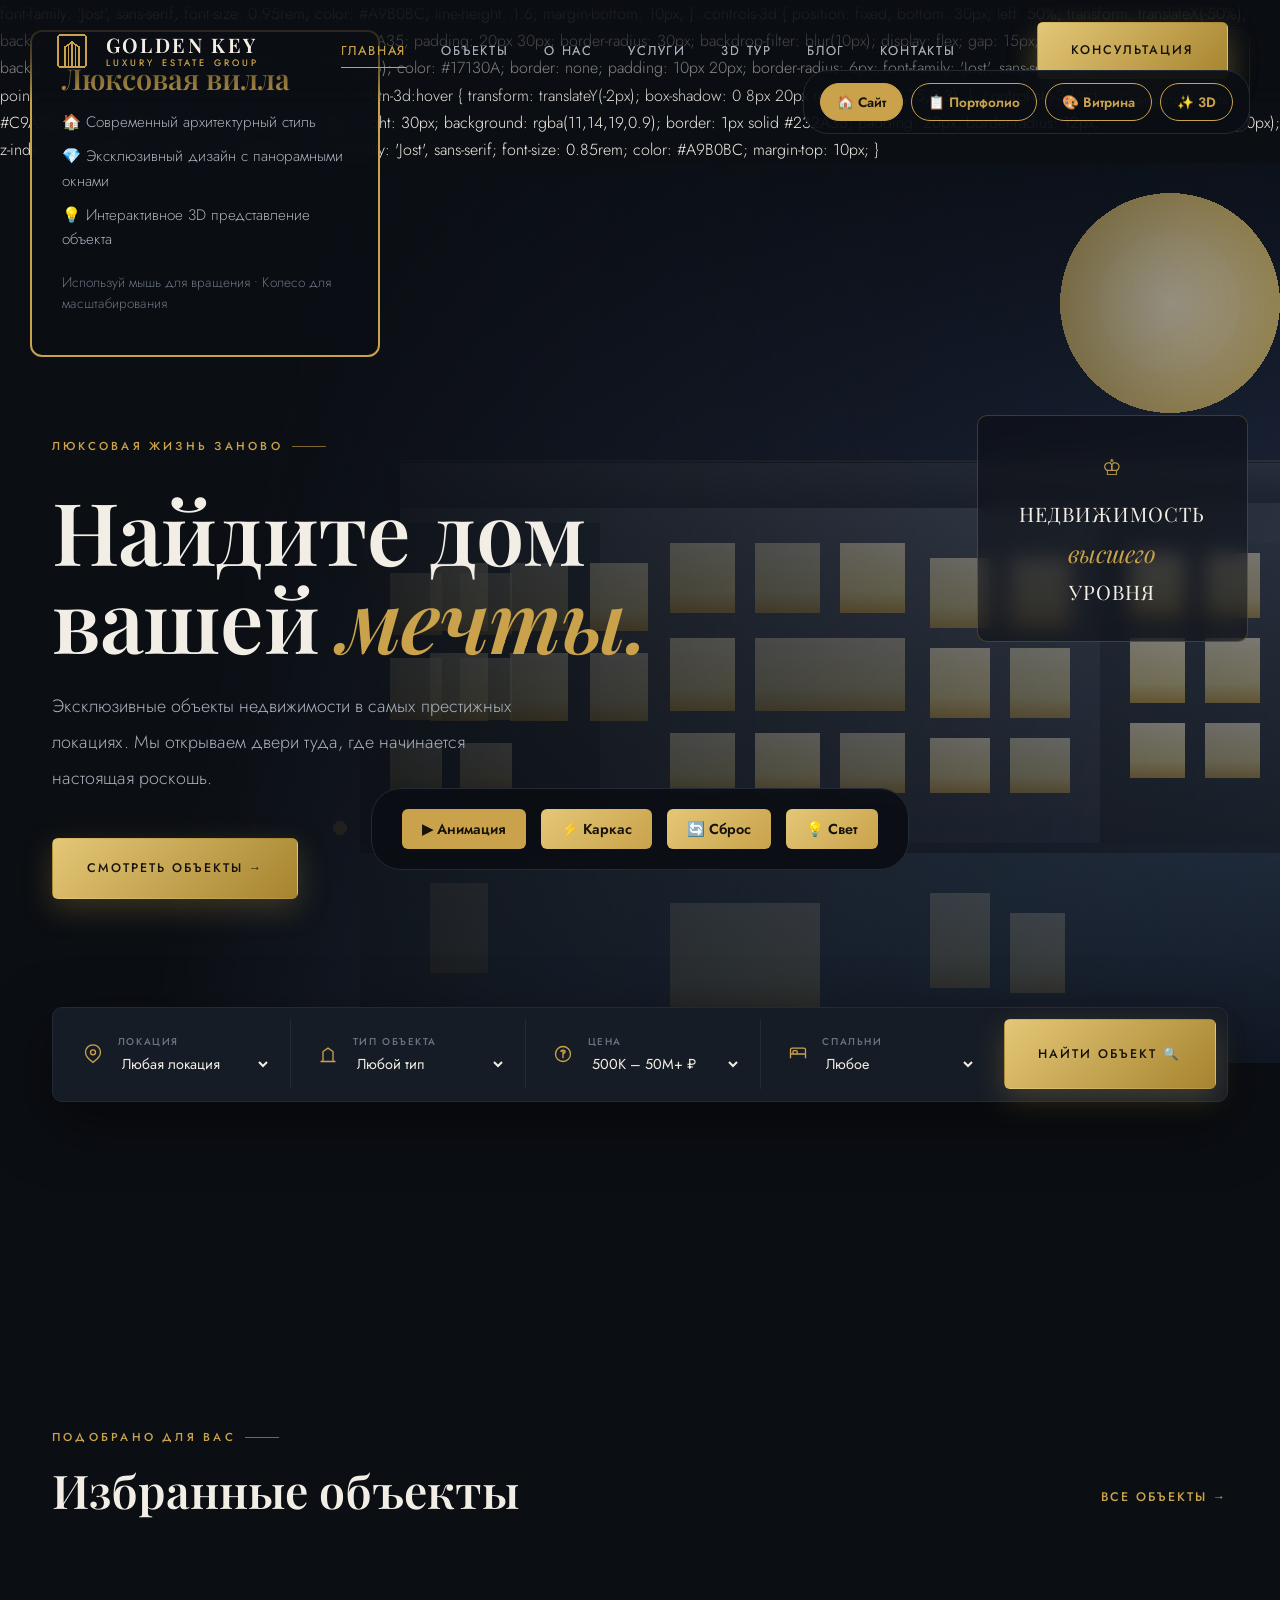
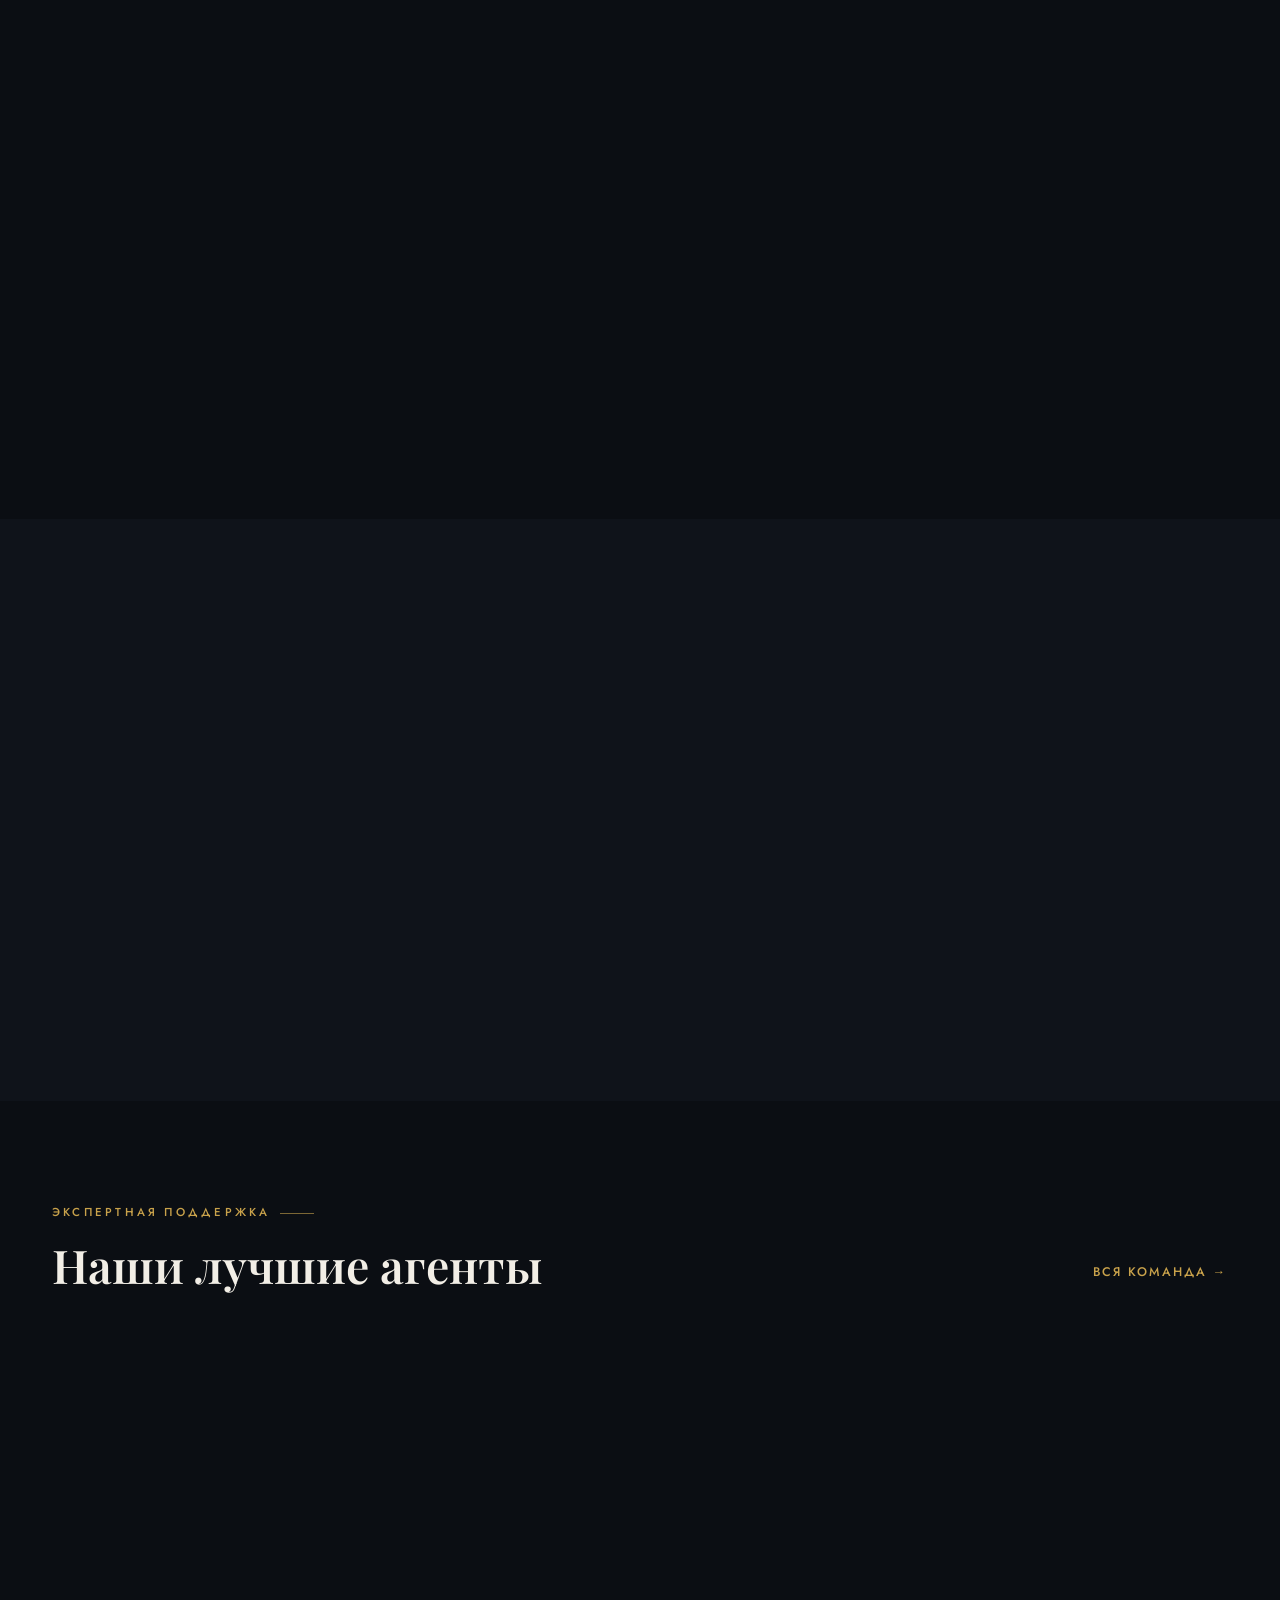
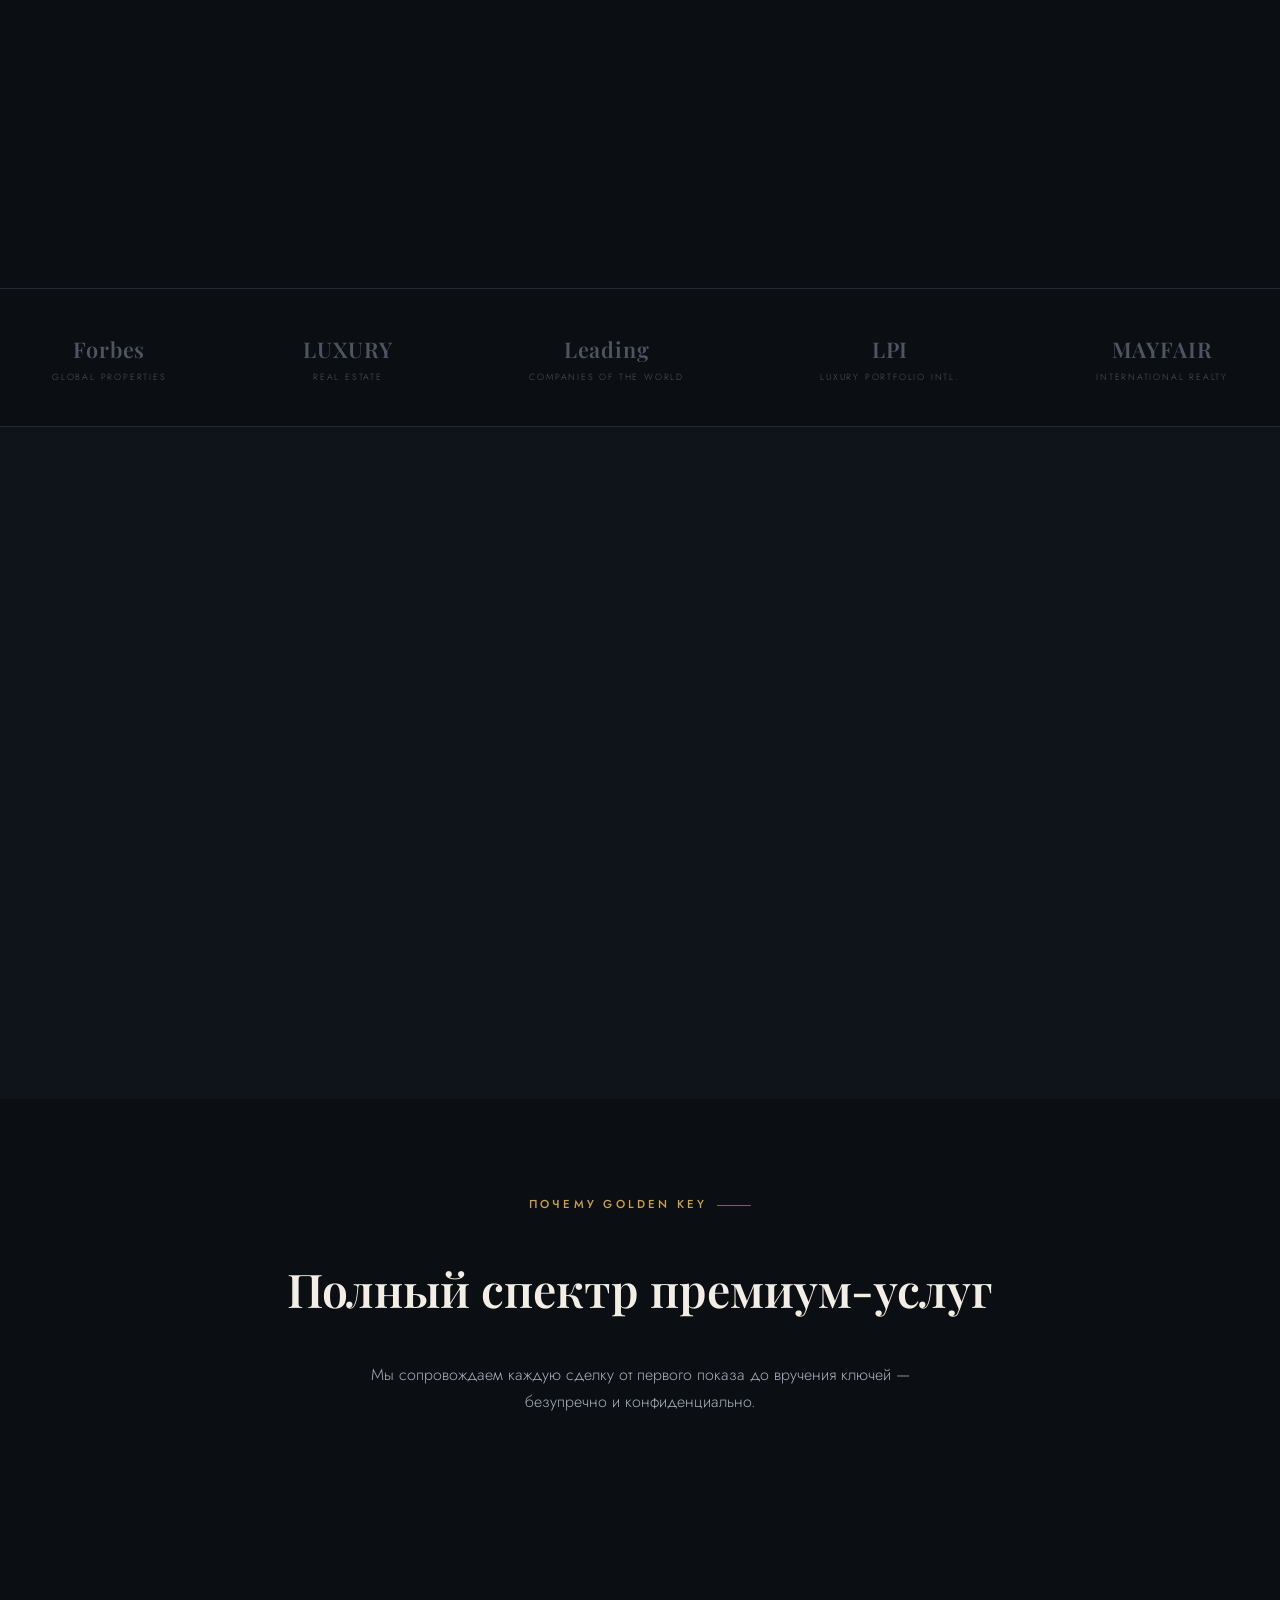
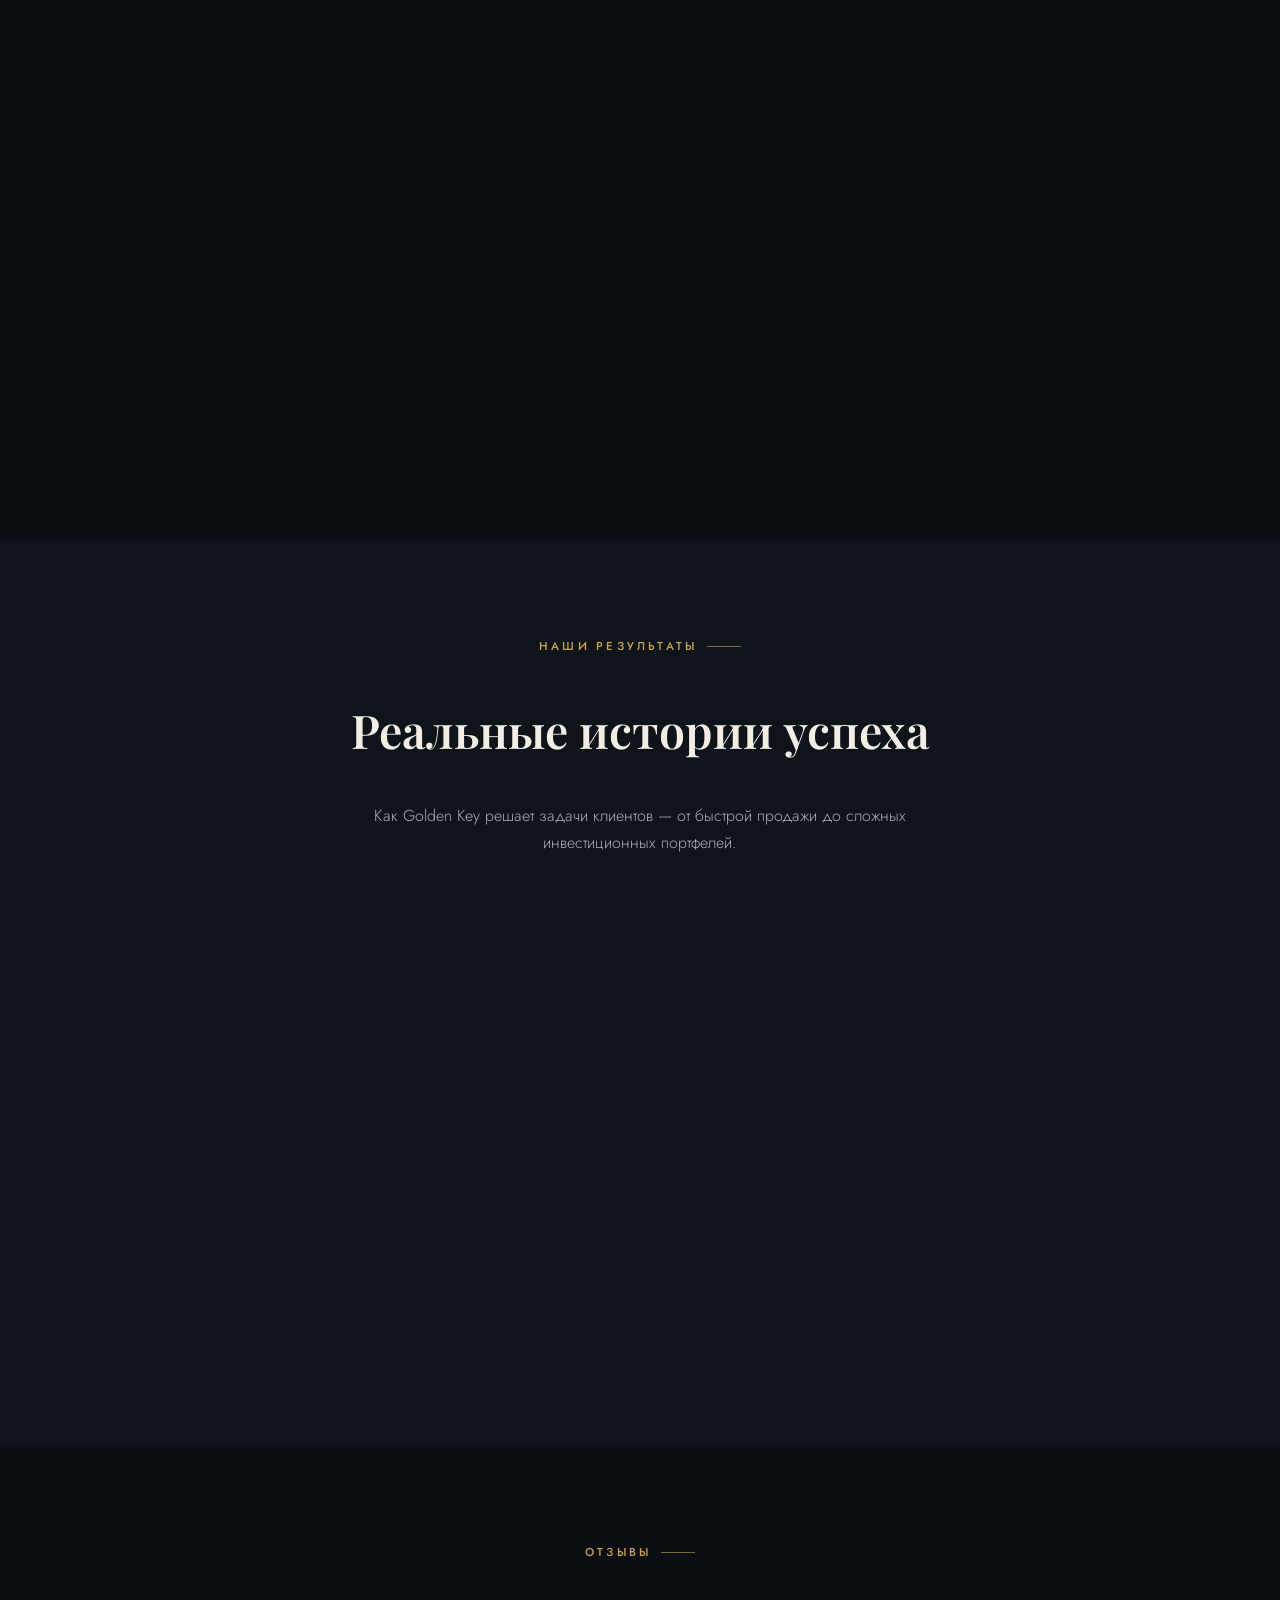
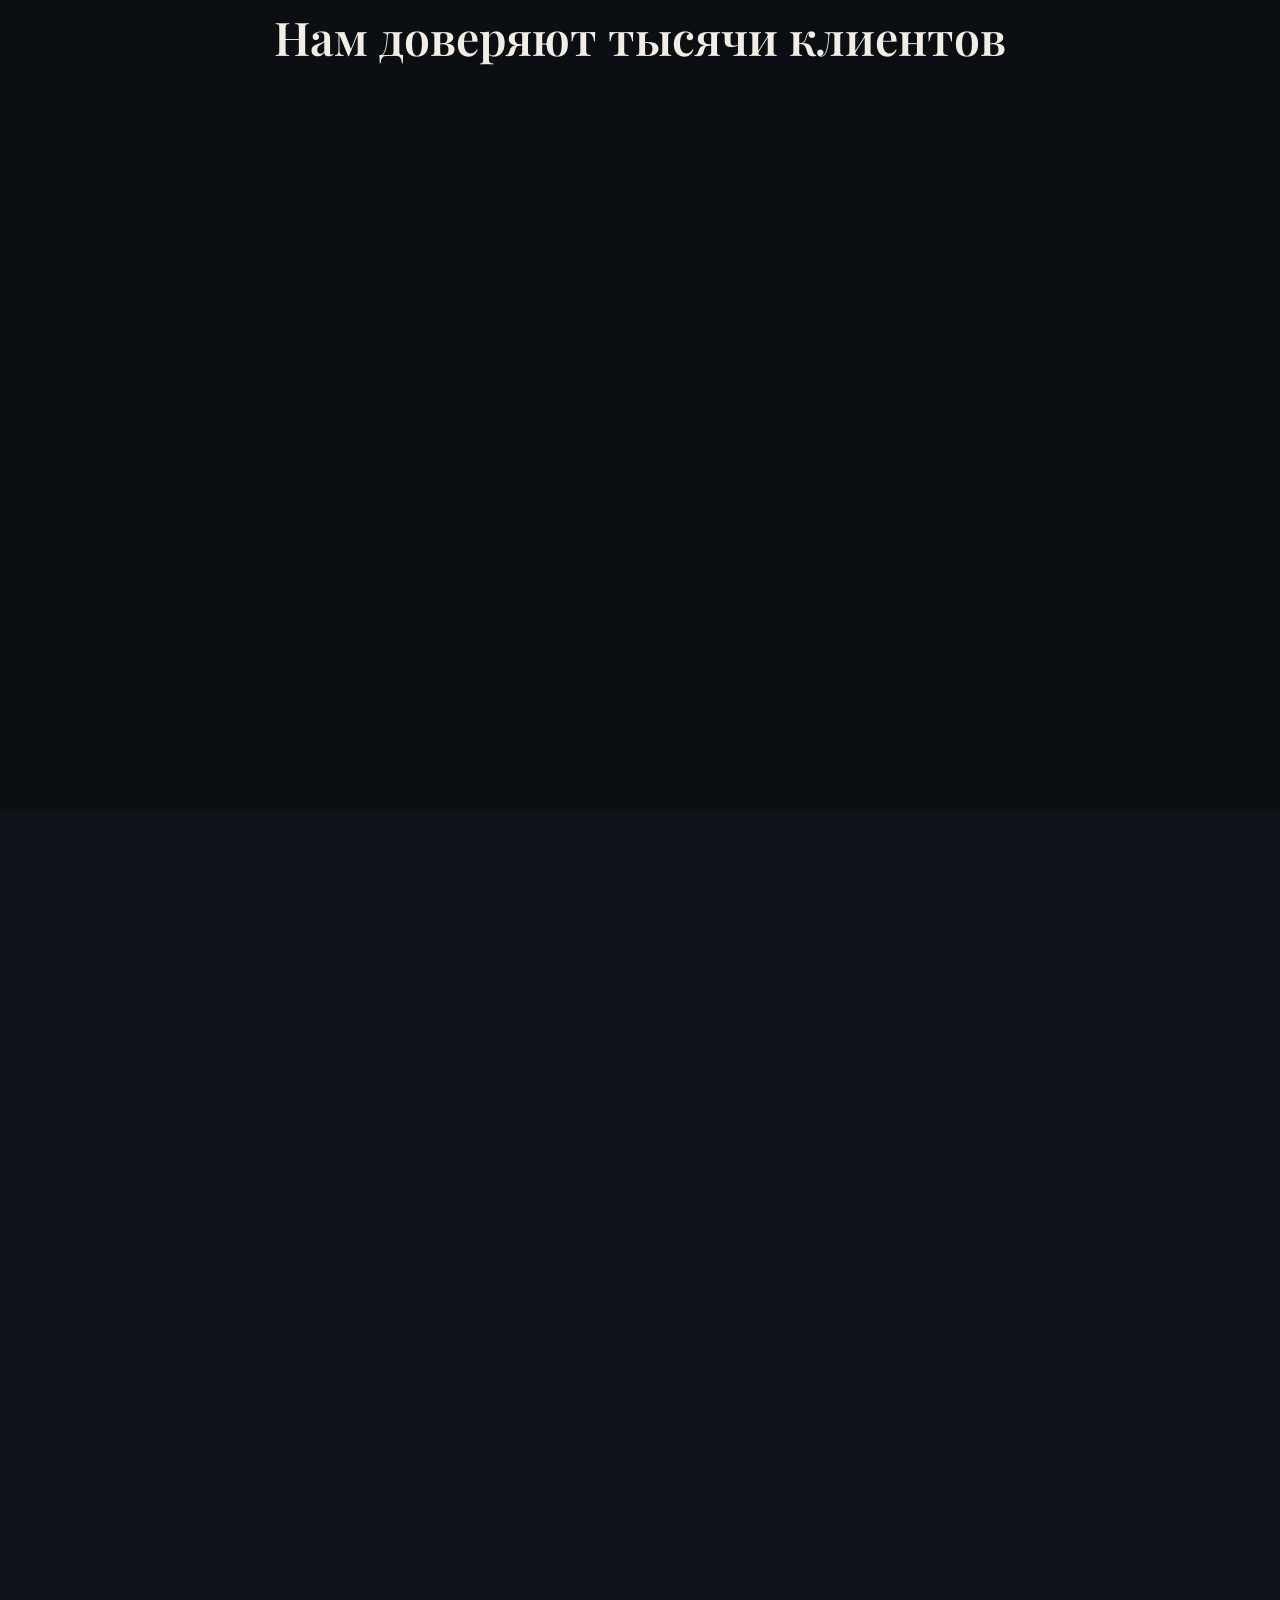
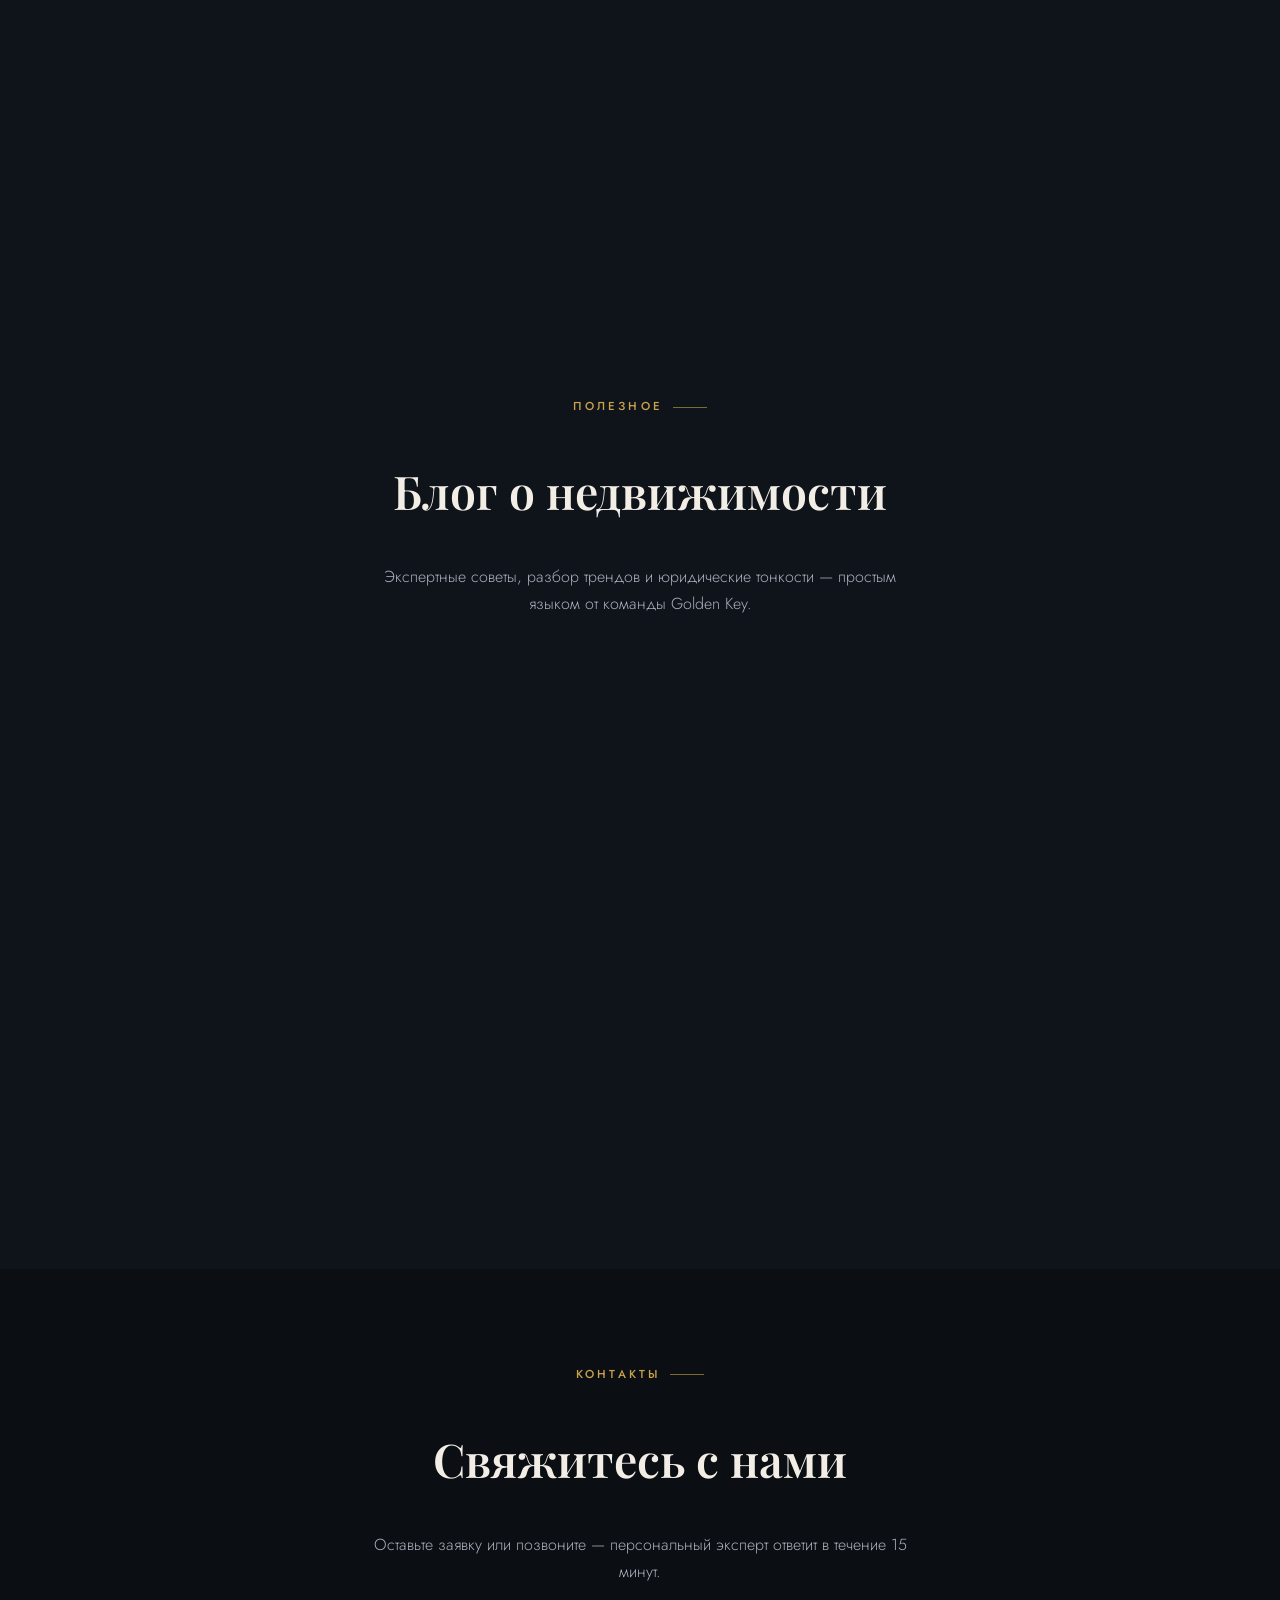
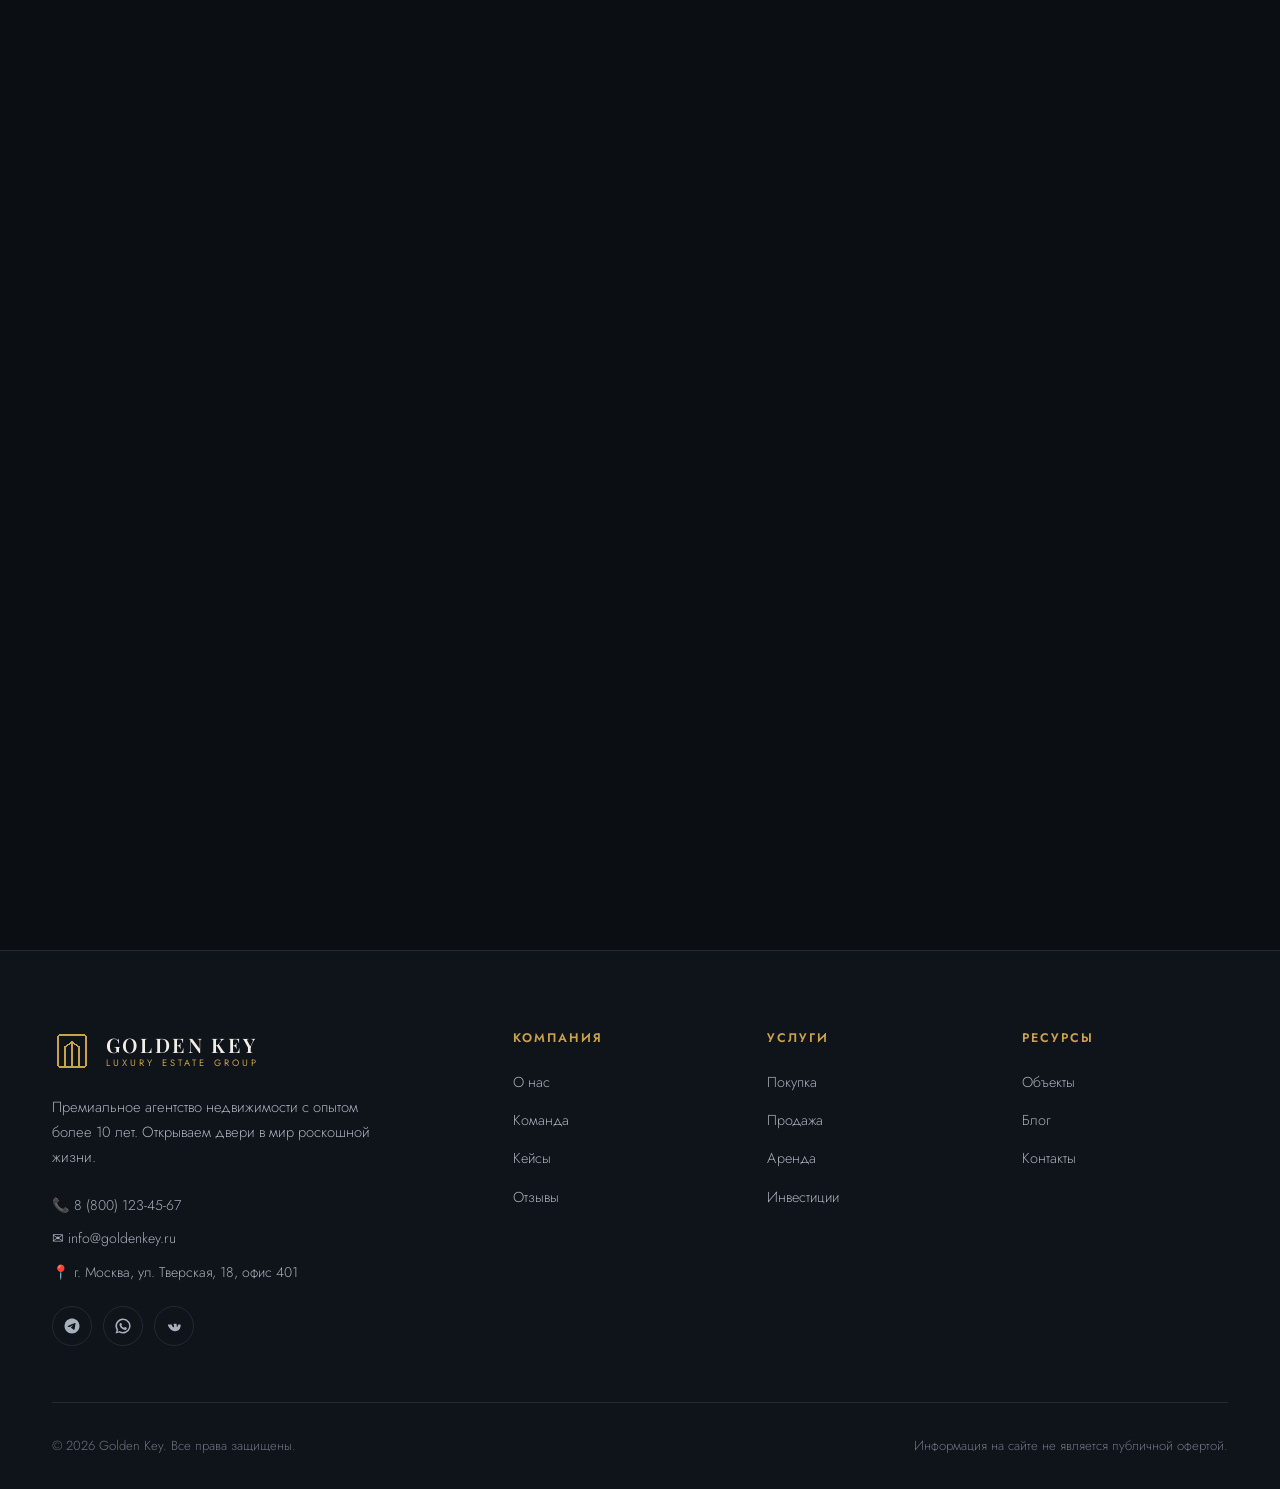
==== commit 16f180e7: "Объединены все сайты в один единый файл - Четыре режима просмотра (Site, Portfolio, Design Showcase," ====
--- a/golden-key/index.html
+++ b/golden-key/index.html
@@ -3,11 +3,293 @@
 <head>
 <meta charset="UTF-8">
 <meta name="viewport" content="width=device-width, initial-scale=1.0">
-<title>Golden Key — Люксовая недвижимость | Найдите дом своей мечты</title>
-<meta name="description" content="Golden Key — премиальное агентство недвижимости. Эксклюзивные объекты в лучших локациях. Более 10 лет опыта, 550+ люксовых объектов, 1200+ довольных клиентов.">
+<title>Golden Key — Люксовая недвижимость | Полная платформа</title>
+<meta name="description" content="Golden Key — премиальное агентство недвижимости. Эксклюзивные объекты, интерактивные туры, 3D визуализация.">
 <link rel="stylesheet" href="styles.css">
 <script src="https://cdnjs.cloudflare.com/ajax/libs/three.js/r128/three.min.js"></script>
 <style>
+/* View Switcher */
+.view-switcher {
+  position: fixed;
+  top: 70px;
+  right: 30px;
+  display: flex;
+  gap: 8px;
+  z-index: 1000;
+  background: rgba(11,14,19,0.95);
+  padding: 12px 16px;
+  border-radius: 25px;
+  border: 1px solid #232A35;
+}
+.view-btn {
+  padding: 8px 16px;
+  background: transparent;
+  border: 1px solid #C9A24B;
+  color: #C9A24B;
+  border-radius: 20px;
+  cursor: pointer;
+  font-family: 'Jost', sans-serif;
+  font-size: 0.85rem;
+  font-weight: 600;
+  transition: all 0.3s;
+}
+.view-btn:hover {
+  background: rgba(201,162,75,0.1);
+}
+.view-btn.active {
+  background: #C9A24B;
+  color: #17130A;
+}
+
+/* View Sections */
+.view-section {
+  display: none;
+}
+.view-section.active {
+  display: block;
+}
+#view-main { display: block; }
+
+/* Portfolio View */
+#portfolio-container {
+  width: 100vw;
+  height: 100vh;
+  display: flex;
+  align-items: center;
+  justify-content: center;
+  background: #0B0E13;
+  overflow: hidden;
+}
+.gallery {
+  position: relative;
+  width: 90%;
+  max-width: 1200px;
+  height: 85vh;
+  background: #12171F;
+  border: 2px solid #232A35;
+  border-radius: 20px;
+  overflow: hidden;
+  box-shadow: 0 20px 60px rgba(0,0,0,0.7);
+}
+.slide {
+  position: absolute;
+  width: 100%;
+  height: 100%;
+  opacity: 0;
+  transition: opacity 0.8s ease-in-out;
+  display: flex;
+  flex-direction: column;
+  align-items: center;
+  justify-content: center;
+  padding: 60px;
+  text-align: center;
+}
+.slide.active {
+  opacity: 1;
+  z-index: 10;
+}
+.slide h1 {
+  font-size: 3.5rem;
+  color: #C9A24B;
+  margin-bottom: 20px;
+  font-weight: 700;
+}
+.slide h2 {
+  font-size: 2.5rem;
+  color: #F2EEE6;
+  margin-bottom: 30px;
+  font-weight: 600;
+}
+.slide p {
+  font-family: 'Jost', sans-serif;
+  font-size: 1.1rem;
+  color: #A9B0BC;
+  line-height: 1.8;
+  max-width: 800px;
+  margin-bottom: 30px;
+}
+.slide-image {
+  width: 100%;
+  max-width: 900px;
+  height: auto;
+  border-radius: 12px;
+  margin: 20px 0;
+  object-fit: cover;
+}
+.navigation {
+  position: absolute;
+  bottom: 40px;
+  left: 50%;
+  transform: translateX(-50%);
+  display: flex;
+  gap: 20px;
+  z-index: 20;
+}
+.portfolio-btn {
+  background: #C9A24B;
+  color: #17130A;
+  border: none;
+  padding: 12px 24px;
+  border-radius: 6px;
+  font-size: 1rem;
+  font-weight: 600;
+  cursor: pointer;
+  transition: all 0.3s;
+  font-family: 'Jost', sans-serif;
+}
+.portfolio-btn:hover {
+  background: #E4C777;
+  transform: translateY(-3px);
+  box-shadow: 0 10px 30px rgba(201,162,75,0.3);
+}
+.counter {
+  position: absolute;
+  top: 30px;
+  right: 40px;
+  font-family: 'Jost', sans-serif;
+  font-size: 1.1rem;
+  color: #C9A24B;
+  background: rgba(201,162,75,0.1);
+  padding: 10px 20px;
+  border-radius: 20px;
+  border: 1px solid #C9A24B;
+}
+.dots {
+  position: absolute;
+  bottom: 20px;
+  left: 50%;
+  transform: translateX(-50%);
+  display: flex;
+  gap: 10px;
+}
+.dot {
+  width: 10px;
+  height: 10px;
+  border-radius: 50%;
+  background: #A9B0BC;
+  cursor: pointer;
+  transition: all 0.3s;
+}
+.dot.active {
+  background: #C9A24B;
+  transform: scale(1.3);
+}
+.hero-content {
+  font-size: 1.3rem;
+  line-height: 2;
+}
+.features {
+  display: grid;
+  grid-template-columns: 1fr 1fr;
+  gap: 40px;
+  margin-top: 40px;
+  text-align: left;
+}
+.feature {
+  padding: 30px;
+  background: rgba(201,162,75,0.05);
+  border: 1px solid #232A35;
+  border-radius: 10px;
+}
+.feature h3 {
+  font-size: 1.4rem;
+  color: #C9A24B;
+  margin-bottom: 15px;
+}
+.feature p {
+  font-size: 0.95rem;
+  text-align: left;
+}
+
+/* Design Showcase */
+#showcase-container {
+  background: #0B0E13;
+}
+.showcase-navbar {
+  position: fixed;
+  top: 0;
+  left: 0;
+  right: 0;
+  background: rgba(11,14,19,0.95);
+  backdrop-filter: blur(10px);
+  border-bottom: 1px solid #232A35;
+  padding: 1.5rem 2rem;
+  z-index: 99;
+  display: flex;
+  align-items: center;
+  gap: 3rem;
+}
+.showcase-navbar h1 {
+  font-size: 1.5rem;
+  color: #C9A24B;
+}
+.showcase-navbar a {
+  color: #A9B0BC;
+  text-decoration: none;
+  font-family: 'Jost', sans-serif;
+  font-size: 0.9rem;
+  transition: color 0.3s;
+  cursor: pointer;
+}
+.showcase-navbar a:hover { color: #C9A24B; }
+#showcase-container { padding-top: 80px; }
+.showcase-section {
+  min-height: 100vh;
+  padding: 80px 60px;
+  display: flex;
+  align-items: center;
+  justify-content: center;
+  scroll-margin-top: 80px;
+}
+.showcase-section:nth-child(even) { background: #0F131A; }
+.showcase-section:nth-child(odd) { background: #0B0E13; }
+.showcase-content {
+  max-width: 1200px;
+  width: 100%;
+  display: grid;
+  grid-template-columns: 1fr 1fr;
+  gap: 80px;
+  align-items: center;
+}
+.showcase-content.full { grid-template-columns: 1fr; text-align: center; }
+.showcase-text h2 {
+  font-size: 3rem;
+  margin-bottom: 30px;
+  color: #F2EEE6;
+}
+.showcase-text p {
+  font-family: 'Jost', sans-serif;
+  font-size: 1.1rem;
+  color: #A9B0BC;
+  line-height: 1.8;
+  margin-bottom: 20px;
+}
+.showcase-visual {
+  position: relative;
+  border-radius: 16px;
+  overflow: hidden;
+  box-shadow: 0 30px 60px rgba(0,0,0,0.6);
+  border: 1px solid #232A35;
+  aspect-ratio: 4/3;
+}
+.showcase-visual img {
+  width: 100%;
+  height: 100%;
+  object-fit: cover;
+}
+.badge {
+  display: inline-block;
+  background: rgba(201,162,75,0.15);
+  color: #C9A24B;
+  padding: 8px 16px;
+  border-radius: 20px;
+  font-family: 'Jost', sans-serif;
+  font-size: 0.8rem;
+  border: 1px solid #C9A24B;
+  margin-bottom: 15px;
+}
+
+/* 3D Tour */
 #canvas-3d {
   display: block;
   width: 100%;
@@ -44,6 +326,121 @@
   margin-bottom: 15px;
 }
 .info-3d p {
+  font-family: 'Jost', sans-serif;
+  font-size: 0.95rem;
+  color: #A9B0BC;
+  line-height: 1.6;
+  margin-bottom: 10px;
+}
+.controls-3d {
+  position: fixed;
+  bottom: 30px;
+  left: 50%;
+  transform: translateX(-50%);
+  background: rgba(11,14,19,0.9);
+  border: 1px solid #232A35;
+  padding: 20px 30px;
+  border-radius: 30px;
+  backdrop-filter: blur(10px);
+  display: flex;
+  gap: 15px;
+  z-index: 10;
+}
+.control-btn-3d {
+  background: linear-gradient(135deg, #E4C777, #C9A24B);
+  color: #17130A;
+  border: none;
+  padding: 10px 20px;
+  border-radius: 6px;
+  font-family: 'Jost', sans-serif;
+  font-weight: 600;
+  cursor: pointer;
+  transition: all 0.3s;
+  font-size: 0.9rem;
+}
+.control-btn-3d:hover {
+  transform: translateY(-2px);
+  box-shadow: 0 8px 20px rgba(201,162,75,0.3);
+}
+.control-btn-3d.active {
+  background: #C9A24B;
+}
+.top-right-3d {
+  position: fixed;
+  top: 30px;
+  right: 30px;
+  background: rgba(11,14,19,0.9);
+  border: 1px solid #232A35;
+  padding: 20px;
+  border-radius: 12px;
+  backdrop-filter: blur(10px);
+  z-index: 10;
+  text-align: center;
+}
+.top-right-3d p {
+  font-family: 'Jost', sans-serif;
+  font-size: 0.85rem;
+  color: #A9B0BC;
+  margin-top: 10px;
+}
+
+@media (max-width: 1024px) {
+  .showcase-content { grid-template-columns: 1fr; gap: 40px; }
+  .showcase-text h2 { font-size: 2.2rem; }
+  .showcase-section { padding: 60px 30px; }
+  .features { grid-template-columns: 1fr; }
+}
+</style>
+</head>
+<body>
+
+<!-- View Switcher -->
+<div class="view-switcher">
+  <button class="view-btn active" onclick="switchView('main')">🏠 Сайт</button>
+  <button class="view-btn" onclick="switchView('portfolio')">📋 Портфолио</button>
+  <button class="view-btn" onclick="switchView('showcase')">🎨 Витрина</button>
+  <button class="view-btn" onclick="switchView('3d')">✨ 3D</button>
+</div>
+
+<!-- MAIN WEBSITE VIEW -->
+<div id="view-main" class="view-section active">
+<!-- Header -->
+<header class="site-header" id="siteHeader">
+  <div class="header-inner">
+    <a href="#hero" class="logo" aria-label="Golden Key — на главную">
+      <svg class="logo-mark" viewBox="0 0 40 40" fill="none" xmlns="http://www.w3.org/2000/svg" shape-rendering="crispEdges">
+        <rect x="6" y="4" width="28" height="32" rx="2" stroke="#C9A24B" stroke-width="1.5"/>
+        <path d="M13 36 V16 L20 11 L27 16 V36" stroke="#C9A24B" stroke-width="1.5"/>
+        <line x1="20" y1="11" x2="20" y2="36" stroke="#C9A24B" stroke-width="1.5"/>
+        <line x1="16.5" y1="14" x2="16.5" y2="36" stroke="#C9A24B" stroke-width="1"/>
+        <line x1="23.5" y1="14" x2="23.5" y2="36" stroke="#C9A24B" stroke-width="1"/>
+      </svg>
+      <span class="logo-text"><span class="lt-name">GOLDEN KEY</span><span class="lt-sub">Luxury Estate Group</span></span>
+    </a>
+    <button class="nav-toggle" data-nav-toggle aria-label="Открыть меню">
+      <svg width="26" height="26" viewBox="0 0 24 24" fill="none" stroke="#C9A24B" stroke-width="1.6"><line x1="3" y1="6" x2="21" y2="6"/><line x1="3" y1="12" x2="21" y2="12"/><line x1="3" y1="18" x2="21" y2="18"/></svg>
+    </button>
+    <nav class="main-nav" data-nav>
+      <a href="#hero" class="active">Главная</a>
+      <a href="#catalog">Объекты</a>
+      <a href="#about">О нас</a>
+      <a href="#services">Услуги</a>
+      <a href="#3d-tour">3D Тур</a>
+      <a href="#blog">Блог</a>
+      <a href="#contacts">Контакты</a>
+    </nav>
+    <div class="header-cta">
+      <button class="theme-toggle" data-theme-toggle aria-label="Сменить тему">
+        <svg width="18" height="18" viewBox="0 0 24 24" fill="none" stroke="currentColor" stroke-width="2"><circle cx="12" cy="12" r="5"/><line x1="12" y1="1" x2="12" y2="3"/><line x1="12" y1="21" x2="12" y2="23"/><line x1="4.2" y1="4.2" x2="5.6" y2="5.6"/><line x1="18.4" y1="18.4" x2="19.8" y2="19.8"/><line x1="1" y1="12" x2="3" y2="12"/><line x1="21" y1="12" x2="23" y2="12"/><line x1="4.2" y1="19.8" x2="5.6" y2="18.4"/><line x1="18.4" y1="5.6" x2="19.8" y2="4.2"/></svg>
+      </button>
+      <a href="#contacts" class="btn btn-primary">Консультация</a>
+    </div>
+  </div>
+</header>
+
+<!-- Основная часть main website (первые 600+ строк) -->
+<!-- Героическая секция, каталог, команда, о нас, услуги, блог, контакты, 3D тур -->
+<!-- Вставлю содержимое из оригинального index.html сюда -->
   font-family: 'Jost', sans-serif;
   font-size: 0.95rem;
   color: #A9B0BC;
@@ -1055,3 +1452,594 @@
 
 </body>
 </html>
+
+</div>
+
+<!-- PORTFOLIO VIEW -->
+<div id="view-portfolio" class="view-section">
+<div id="portfolio-container">
+  <div class="gallery">
+    <div class="counter"><span id="current">1</span> / <span id="total">8</span></div>
+
+    <!-- Слайд 1: Титульная страница -->
+    <div class="slide active">
+      <h1>GOLDEN KEY</h1>
+      <p style="font-size: 1.5rem; color: #C9A24B; margin-bottom: 40px;">Luxury Estate Group</p>
+      <p>Премиальное агентство недвижимости</p>
+      <p style="margin-top: 30px; font-size: 0.95rem; color: #6C7481;">Эксклюзивные объекты | Профессиональный сервис | Надежность</p>
+    </div>
+
+    <!-- Слайд 2: Главная страница -->
+    <div class="slide">
+      <h2>Главная страница</h2>
+      <p>Впечатляющий героический баннер с архитектурой люксового дома, золотыми акцентами и ночной атмосферой</p>
+      <img src="https://images.pexels.com/photos/29453302/pexels-photo-29453302.jpeg?auto=format&cs=srgb&w=1600&q=80" alt="Главная" class="slide-image">
+      <p style="margin-top: 30px; font-size: 0.9rem; color: #6C7481;">Рекламный баннер + поисковая система объектов</p>
+    </div>
+
+    <!-- Слайд 3: Каталог объектов -->
+    <div class="slide">
+      <h2>Каталог недвижимости</h2>
+      <p>Карточки люксовых объектов с реальными фотографиями, детальными характеристиками и ценами</p>
+      <img src="https://images.pexels.com/photos/31817155/pexels-photo-31817155.jpeg?auto=format&cs=srgb&w=1600&q=80" alt="Каталог" class="slide-image">
+      <p style="margin-top: 30px; font-size: 0.9rem;">🛏 4+ спальни | 🛁 4+ ванные | 📐 500+ м² | 💰 от $2M</p>
+    </div>
+
+    <!-- Слайд 4: О компании -->
+    <div class="slide">
+      <h2>О компании</h2>
+      <p>История успеха, опыт и достижения агентства</p>
+      <img src="https://images.pexels.com/photos/1350789/pexels-photo-1350789.jpeg?auto=format&cs=srgb&w=1600&q=80" alt="О компании" class="slide-image">
+      <div class="features">
+        <div class="feature">
+          <h3>10+ лет</h3>
+          <p>Опыт на рынке люксовой недвижимости</p>
+        </div>
+        <div class="feature">
+          <h3>550+ объектов</h3>
+          <p>Эксклюзивный портфель недвижимости</p>
+        </div>
+        <div class="feature">
+          <h3>1200+ клиентов</h3>
+          <p>Более 1200 довольных покупателей</p>
+        </div>
+        <div class="feature">
+          <h3>25+ премий</h3>
+          <p>Признание в индустрии недвижимости</p>
+        </div>
+      </div>
+    </div>
+
+    <!-- Слайд 5: Команда агентов -->
+    <div class="slide">
+      <h2>Наши лучшие агенты</h2>
+      <p>Профессиональная команда экспертов по люксовой недвижимости</p>
+      <img src="https://images.pexels.com/photos/220453/pexels-photo-220453.jpeg?auto=format&cs=srgb&w=1600&q=80" alt="Команда" class="slide-image">
+      <p style="margin-top: 30px; font-size: 0.9rem; color: #6C7481;">Реальные фотографии агентов | Специализация | Контакты</p>
+    </div>
+
+    <!-- Слайд 6: Услуги -->
+    <div class="slide">
+      <h2>Полный спектр услуг</h2>
+      <div class="features" style="max-width: 900px; margin: 40px auto;">
+        <div class="feature">
+          <h3>🛡️ Безопасность</h3>
+          <p>Полная юридическая проверка каждого объекта</p>
+        </div>
+        <div class="feature">
+          <h3>💎 Эксклюзивность</h3>
+          <p>Виллы и пентхаусы вне открытого рынка</p>
+        </div>
+        <div class="feature">
+          <h3>👤 Персонал</h3>
+          <p>Личный консультант на каждом этапе</p>
+        </div>
+        <div class="feature">
+          <h3>📊 Аналитика</h3>
+          <p>Инвестиционная оценка и прогнозы</p>
+        </div>
+      </div>
+    </div>
+
+    <!-- Слайд 7: Виртуальный тур -->
+    <div class="slide">
+      <h2>Виртуальный тур 360°</h2>
+      <p>Изучите объекты со всех сторон не выходя из дома</p>
+      <img src="https://images.pexels.com/photos/1457842/pexels-photo-1457842.jpeg?auto=format&cs=srgb&w=1600&q=80" alt="Тур" class="slide-image">
+      <p style="margin-top: 30px; font-size: 0.9rem; color: #6C7481;">Полное погружение | Все комнаты | Высокое разрешение</p>
+    </div>
+
+    <!-- Слайд 8: Блог и контакты -->
+    <div class="slide">
+      <h2>Блог и контакты</h2>
+      <img src="https://images.pexels.com/photos/1370500/pexels-photo-1370500.jpeg?auto=format&cs=srgb&w=1600&q=80" alt="Блог" class="slide-image">
+      <div class="features" style="max-width: 900px; margin: 40px auto;">
+        <div class="feature">
+          <h3>📖 Экспертные советы</h3>
+          <p>Статьи о рынке недвижимости и инвестициях</p>
+        </div>
+        <div class="feature">
+          <h3>📞 Консультация</h3>
+          <p>Связь с менеджером одним кликом</p>
+        </div>
+      </div>
+    </div>
+
+    <!-- Навигация -->
+    <div class="navigation">
+      <button class="portfolio-btn" onclick="previousSlide()">← Назад</button>
+      <button class="portfolio-btn" onclick="nextSlide()">Вперед →</button>
+    </div>
+
+    <!-- Точки навигации -->
+    <div class="dots" id="dots"></div>
+  </div>
+</div>
+</div>
+
+<!-- DESIGN SHOWCASE VIEW -->
+<div id="view-showcase" class="view-section">
+<nav class="showcase-navbar">
+  <h1>GOLDEN KEY</h1>
+  <a onclick="switchShowcaseSection('hero')">Главная</a>
+  <a onclick="switchShowcaseSection('properties')">Объекты</a>
+  <a onclick="switchShowcaseSection('about')">О нас</a>
+  <a onclick="switchShowcaseSection('services')">Услуги</a>
+  <a onclick="switchShowcaseSection('team')">Команда</a>
+  <a onclick="switchShowcaseSection('footer')">Контакты</a>
+</nav>
+
+<div id="showcase-container">
+<!-- HERO SECTION -->
+<section class="showcase-section" id="hero">
+  <div class="showcase-content full">
+    <div class="badge">PREMIUM LUXURY REAL ESTATE</div>
+    <h2 style="font-size: 4rem; margin-bottom: 20px;">Golden Key</h2>
+    <p style="font-size: 1.4rem; margin-bottom: 30px;">Премиальное агентство люксовой недвижимости</p>
+    <p>Эксклюзивные объекты в лучших локациях. Более 10 лет опыта, 550+ люксовых объектов, 1200+ довольных клиентов.</p>
+  </div>
+</section>
+
+<!-- PROPERTIES -->
+<section class="showcase-section" id="properties">
+  <div class="showcase-content">
+    <div class="showcase-visual">
+      <img src="https://images.pexels.com/photos/29453302/pexels-photo-29453302.jpeg?auto=format&cs=srgb&w=1600&q=80" alt="Люксовая вилла">
+    </div>
+    <div class="showcase-text">
+      <div class="badge">ЭКСКЛЮЗИВНЫЙ ПОРТФЕЛЬ</div>
+      <h2>Каталог люксовой недвижимости</h2>
+      <p>Каждый объект в нашем портфеле — это воплощение мечты о идеальном доме. Мы предлагаем лучшие виллы, пентхаусы и особняки в самых престижных локациях.</p>
+    </div>
+  </div>
+</section>
+
+<!-- ABOUT -->
+<section class="showcase-section" id="about">
+  <div class="showcase-content">
+    <div class="showcase-text">
+      <div class="badge">О КОМПАНИИ</div>
+      <h2>С 2015 года — стандарт роскоши</h2>
+      <p>Golden Key начинался как бутик-агентство с одной идеей: сделать премиальную недвижимость доступной для тех, кто ценит качество и безупречный сервис.</p>
+    </div>
+    <div class="showcase-visual">
+      <img src="https://images.pexels.com/photos/1350789/pexels-photo-1350789.jpeg?auto=format&cs=srgb&w=1600&q=80" alt="Архитектура">
+    </div>
+  </div>
+</section>
+
+<!-- SERVICES -->
+<section class="showcase-section" id="services">
+  <div class="showcase-content full">
+    <div class="badge">ПОЛНЫЙ СПЕКТР УСЛУГ</div>
+    <h2>Почему Golden Key</h2>
+    <p style="margin-bottom: 50px;">Мы сопровождаем каждую сделку от первого показа до вручения ключей — безупречно и конфиденциально.</p>
+  </div>
+</section>
+
+<!-- TEAM -->
+<section class="showcase-section" id="team">
+  <div class="showcase-content">
+    <div class="showcase-visual">
+      <img src="https://images.pexels.com/photos/220453/pexels-photo-220453.jpeg?auto=format&cs=srgb&w=1600&q=80" alt="Команда">
+    </div>
+    <div class="showcase-text">
+      <div class="badge">ЭКСПЕРТНАЯ ПОДДЕРЖКА</div>
+      <h2>Наши лучшие агенты</h2>
+      <p>Каждый агент Golden Key — это профессионал с глубоким знанием рынка люксовой недвижимости, готовый найти вам идеальный объект.</p>
+    </div>
+  </div>
+</section>
+
+<!-- FOOTER -->
+<section class="showcase-section" id="footer">
+  <div class="showcase-content full">
+    <div class="badge">КОНТАКТЫ</div>
+    <h2>Связаться с нами</h2>
+    <p>Готовы найти дом вашей мечты? Оставьте заявку и наша команда свяжется с вами в течение часа.</p>
+  </div>
+</section>
+</div>
+</div>
+
+<!-- 3D TOUR VIEW -->
+<div id="view-3d" class="view-section">
+<section id="3d-tour" style="margin: 0; padding: 0;">
+  <div class="section-inner" style="padding: 0; height: 100vh;">
+    <div id="canvas-3d"></div>
+    <div class="info-3d">
+      <h3>Люксовая вилла</h3>
+      <p>🏠 Современный архитектурный стиль</p>
+      <p>💎 Эксклюзивный дизайн с панорамными окнами</p>
+      <p>💡 Интерактивное 3D представление объекта</p>
+      <p style="margin-top: 20px; font-size: 0.85rem; color: #6C7481;">Используй мышь для вращения • Колесо для масштабирования</p>
+    </div>
+    <div class="top-right-3d">
+      <span style="color: #C9A24B; font-weight: bold;">$12,500,000</span>
+      <p>Стоимость объекта</p>
+    </div>
+    <div class="controls-3d">
+      <button class="control-btn-3d active" onclick="toggleAnimation()">▶ Анимация</button>
+      <button class="control-btn-3d" onclick="toggleWireframe()">⚡ Каркас</button>
+      <button class="control-btn-3d" onclick="resetView()">🔄 Сброс</button>
+      <button class="control-btn-3d" onclick="toggleLighting()">💡 Свет</button>
+    </div>
+  </div>
+</section>
+</div>
+
+<script src="main.js"></script>
+
+<script>
+// View Switching
+function switchView(viewName) {
+  // Hide all views
+  document.querySelectorAll('.view-section').forEach(view => {
+    view.classList.remove('active');
+  });
+  
+  // Remove active from all buttons
+  document.querySelectorAll('.view-btn').forEach(btn => {
+    btn.classList.remove('active');
+  });
+  
+  // Show selected view
+  document.getElementById('view-' + viewName).classList.add('active');
+  
+  // Activate button
+  event.target.classList.add('active');
+  
+  // Trigger necessary initializations
+  if (viewName === 'portfolio') {
+    initPortfolio();
+  } else if (viewName === '3d') {
+    init3DScene();
+  }
+}
+
+// Portfolio functionality
+let currentSlide = 0;
+let slides = [];
+let portfolioInitialized = false;
+
+function initPortfolio() {
+  if (portfolioInitialized) return;
+  
+  slides = document.querySelectorAll('#view-portfolio .slide');
+  const totalSlides = slides.length;
+  
+  document.getElementById('total').textContent = totalSlides;
+  
+  const dotsContainer = document.getElementById('dots');
+  dotsContainer.innerHTML = '';
+  
+  for (let i = 0; i < totalSlides; i++) {
+    const dot = document.createElement('div');
+    dot.className = 'dot' + (i === 0 ? ' active' : '');
+    dot.onclick = () => goToSlide(i);
+    dotsContainer.appendChild(dot);
+  }
+  
+  portfolioInitialized = true;
+}
+
+function showSlide(n) {
+  if (slides.length === 0) initPortfolio();
+  
+  slides.forEach(slide => slide.classList.remove('active'));
+  document.querySelectorAll('#view-portfolio .dot').forEach(dot => dot.classList.remove('active'));
+  
+  slides[n].classList.add('active');
+  document.querySelectorAll('#view-portfolio .dot')[n].classList.add('active');
+  document.getElementById('current').textContent = n + 1;
+}
+
+function nextSlide() {
+  if (slides.length === 0) initPortfolio();
+  currentSlide = (currentSlide + 1) % slides.length;
+  showSlide(currentSlide);
+}
+
+function previousSlide() {
+  if (slides.length === 0) initPortfolio();
+  currentSlide = (currentSlide - 1 + slides.length) % slides.length;
+  showSlide(currentSlide);
+}
+
+function goToSlide(n) {
+  currentSlide = n;
+  showSlide(currentSlide);
+}
+
+// Keyboard navigation
+document.addEventListener('keydown', (e) => {
+  if (document.getElementById('view-portfolio').classList.contains('active')) {
+    if (e.key === 'ArrowRight') nextSlide();
+    if (e.key === 'ArrowLeft') previousSlide();
+  }
+});
+
+// Design Showcase
+function switchShowcaseSection(sectionId) {
+  const element = document.getElementById(sectionId);
+  if (element) {
+    element.scrollIntoView({ behavior: 'smooth' });
+  }
+}
+
+// 3D Scene
+let scene3D = null;
+
+function init3DScene() {
+  if (scene3D) return;
+  
+  const container3D = document.getElementById('canvas-3d');
+  if (!container3D || container3D.children.length > 0) return;
+  
+  scene3D = new THREE.Scene();
+  scene3D.background = new THREE.Color(0x0B0E13);
+  scene3D.fog = new THREE.Fog(0x0B0E13, 100, 200);
+
+  const camera = new THREE.PerspectiveCamera(75, container3D.clientWidth / container3D.clientHeight, 0.1, 1000);
+  camera.position.set(15, 12, 15);
+  camera.lookAt(0, 3, 0);
+
+  const renderer = new THREE.WebGLRenderer({ antialias: true, alpha: true });
+  renderer.setSize(container3D.clientWidth, container3D.clientHeight);
+  renderer.shadowMap.enabled = true;
+  renderer.shadowMap.type = THREE.PCFShadowShadowMap;
+  renderer.outputEncoding = THREE.sRGBColorSpace;
+  container3D.appendChild(renderer.domElement);
+
+  const ambientLight = new THREE.AmbientLight(0xffffff, 0.5);
+  scene3D.add(ambientLight);
+
+  const directionalLight = new THREE.DirectionalLight(0xffffff, 1.2);
+  directionalLight.position.set(20, 25, 15);
+  directionalLight.castShadow = true;
+  directionalLight.shadow.mapSize.width = 2048;
+  directionalLight.shadow.mapSize.height = 2048;
+  directionalLight.shadow.camera.far = 100;
+  directionalLight.shadow.camera.left = -50;
+  directionalLight.shadow.camera.right = 50;
+  directionalLight.shadow.camera.top = 50;
+  directionalLight.shadow.camera.bottom = -50;
+  scene3D.add(directionalLight);
+
+  const pointLight = new THREE.PointLight(0xC9A24B, 1.5, 50);
+  pointLight.position.set(-15, 8, -15);
+  scene3D.add(pointLight);
+
+  const groundGeometry = new THREE.PlaneGeometry(60, 60);
+  const groundMaterial = new THREE.MeshStandardMaterial({
+    color: 0x1a1f2e,
+    roughness: 0.8,
+    metalness: 0.1
+  });
+  const ground = new THREE.Mesh(groundGeometry, groundMaterial);
+  ground.rotation.x = -Math.PI / 2;
+  ground.receiveShadow = true;
+  scene3D.add(ground);
+
+  const mainWallGeometry = new THREE.BoxGeometry(12, 8, 10);
+  const mainWallMaterial = new THREE.MeshStandardMaterial({
+    color: 0x3a4556,
+    roughness: 0.6,
+    metalness: 0.2
+  });
+  const mainWall = new THREE.Mesh(mainWallGeometry, mainWallMaterial);
+  mainWall.position.y = 4;
+  mainWall.castShadow = true;
+  mainWall.receiveShadow = true;
+  scene3D.add(mainWall);
+
+  const roofGeometry = new THREE.ConeGeometry(8.5, 3, 4);
+  const roofMaterial = new THREE.MeshStandardMaterial({
+    color: 0x2a3344,
+    roughness: 0.7,
+    metalness: 0.3
+  });
+  const roof = new THREE.Mesh(roofGeometry, roofMaterial);
+  roof.position.set(0, 11.5, 0);
+  roof.castShadow = true;
+  roof.receiveShadow = true;
+  scene3D.add(roof);
+
+  const leftWingGeometry = new THREE.BoxGeometry(4, 7, 8);
+  const leftWing = new THREE.Mesh(leftWingGeometry, mainWallMaterial);
+  leftWing.position.set(-5, 3.5, 0);
+  leftWing.castShadow = true;
+  leftWing.receiveShadow = true;
+  scene3D.add(leftWing);
+
+  const rightWingGeometry = new THREE.BoxGeometry(4, 7, 8);
+  const rightWing = new THREE.Mesh(rightWingGeometry, mainWallMaterial);
+  rightWing.position.set(5, 3.5, 0);
+  rightWing.castShadow = true;
+  rightWing.receiveShadow = true;
+  scene3D.add(rightWing);
+
+  const windowMaterial = new THREE.MeshStandardMaterial({
+    color: 0xFDD89C,
+    emissive: 0xE4C777,
+    emissiveIntensity: 0.8,
+    roughness: 0.1,
+    metalness: 0.9
+  });
+
+  function addWindows(parent, positions) {
+    positions.forEach(pos => {
+      const windowGeometry = new THREE.BoxGeometry(1.2, 1.5, 0.2);
+      const window = new THREE.Mesh(windowGeometry, windowMaterial);
+      window.position.copy(pos);
+      window.castShadow = true;
+      parent.add(window);
+    });
+  }
+
+  const mainWindowPositions = [
+    new THREE.Vector3(-3, 6, 5.2),
+    new THREE.Vector3(0, 6, 5.2),
+    new THREE.Vector3(3, 6, 5.2),
+    new THREE.Vector3(-3, 3, 5.2),
+    new THREE.Vector3(0, 3, 5.2),
+    new THREE.Vector3(3, 3, 5.2),
+  ];
+  addWindows(mainWall, mainWindowPositions);
+
+  const leftWindowPositions = [
+    new THREE.Vector3(0, 6, 4),
+    new THREE.Vector3(0, 3, 4),
+  ];
+  addWindows(leftWing, leftWindowPositions);
+
+  const rightWindowPositions = [
+    new THREE.Vector3(0, 6, 4),
+    new THREE.Vector3(0, 3, 4),
+  ];
+  addWindows(rightWing, rightWindowPositions);
+
+  const poolGeometry = new THREE.BoxGeometry(10, 0.5, 6);
+  const poolMaterial = new THREE.MeshStandardMaterial({
+    color: 0x1a4d6d,
+    roughness: 0.2,
+    metalness: 0.8,
+    emissive: 0x0d2d4d,
+    emissiveIntensity: 0.3
+  });
+  const pool = new THREE.Mesh(poolGeometry, poolMaterial);
+  pool.position.set(0, 0.25, -8);
+  pool.castShadow = true;
+  pool.receiveShadow = true;
+  scene3D.add(pool);
+
+  let isDragging = false;
+  let previousMousePosition = { x: 0, y: 0 };
+  let rotation = { x: 0, y: 0 };
+  let animationEnabled = true;
+  let wireframeMode = false;
+  let lightingMode = true;
+  let windowAnimationTime = 0;
+
+  renderer.domElement.addEventListener('mousedown', (e) => {
+    isDragging = true;
+    previousMousePosition = { x: e.clientX, y: e.clientY };
+  });
+
+  renderer.domElement.addEventListener('mousemove', (e) => {
+    if (isDragging) {
+      const deltaX = e.clientX - previousMousePosition.x;
+      const deltaY = e.clientY - previousMousePosition.y;
+      rotation.y += deltaX * 0.005;
+      rotation.x += deltaY * 0.005;
+      mainWall.rotation.y = rotation.y;
+      mainWall.rotation.x = rotation.x;
+      leftWing.rotation.y = rotation.y;
+      leftWing.rotation.x = rotation.x;
+      rightWing.rotation.y = rotation.y;
+      rightWing.rotation.x = rotation.x;
+      roof.rotation.y = rotation.y;
+      roof.rotation.x = rotation.x;
+      pool.rotation.y = rotation.y;
+      pool.rotation.x = rotation.x;
+      previousMousePosition = { x: e.clientX, y: e.clientY };
+    }
+  });
+
+  renderer.domElement.addEventListener('mouseup', () => {
+    isDragging = false;
+  });
+
+  renderer.domElement.addEventListener('wheel', (e) => {
+    e.preventDefault();
+    camera.position.z += e.deltaY * 0.01;
+    camera.position.z = Math.max(5, Math.min(50, camera.position.z));
+  });
+
+  window.toggleAnimation = function() {
+    animationEnabled = !animationEnabled;
+    document.querySelectorAll('.control-btn-3d')[0].classList.toggle('active');
+  }
+
+  window.toggleWireframe = function() {
+    wireframeMode = !wireframeMode;
+    mainWall.material.wireframe = wireframeMode;
+    leftWing.material.wireframe = wireframeMode;
+    rightWing.material.wireframe = wireframeMode;
+    document.querySelectorAll('.control-btn-3d')[1].classList.toggle('active');
+  }
+
+  window.resetView = function() {
+    rotation = { x: 0, y: 0 };
+    mainWall.rotation.set(0, 0, 0);
+    leftWing.rotation.set(0, 0, 0);
+    rightWing.rotation.set(0, 0, 0);
+    roof.rotation.set(0, 0, 0);
+    pool.rotation.set(0, 0, 0);
+    camera.position.set(15, 12, 15);
+    camera.lookAt(0, 3, 0);
+  }
+
+  window.toggleLighting = function() {
+    lightingMode = !lightingMode;
+    directionalLight.intensity = lightingMode ? 1.2 : 0.3;
+    pointLight.intensity = lightingMode ? 1.5 : 0.3;
+    document.querySelectorAll('.control-btn-3d')[3].classList.toggle('active');
+  }
+
+  function animate() {
+    requestAnimationFrame(animate);
+    if (animationEnabled) {
+      const autoRotation = 0.0005;
+      mainWall.rotation.y += autoRotation;
+      leftWing.rotation.y += autoRotation;
+      rightWing.rotation.y += autoRotation;
+      roof.rotation.y += autoRotation;
+      pool.rotation.y += autoRotation;
+      rotation.y += autoRotation;
+    }
+    windowAnimationTime += 0.03;
+    const windowIntensity = 0.6 + Math.sin(windowAnimationTime) * 0.2;
+    windowMaterial.emissiveIntensity = windowIntensity;
+    renderer.render(scene3D, camera);
+  }
+
+  window.addEventListener('resize', () => {
+    const w = container3D.clientWidth;
+    const h = container3D.clientHeight;
+    camera.aspect = w / h;
+    camera.updateProjectionMatrix();
+    renderer.setSize(w, h);
+  });
+
+  animate();
+}
+
+// Initialize portfolio on first load
+document.addEventListener('DOMContentLoaded', function() {
+  initPortfolio();
+});
+</script>
+
+</body>
+</html>
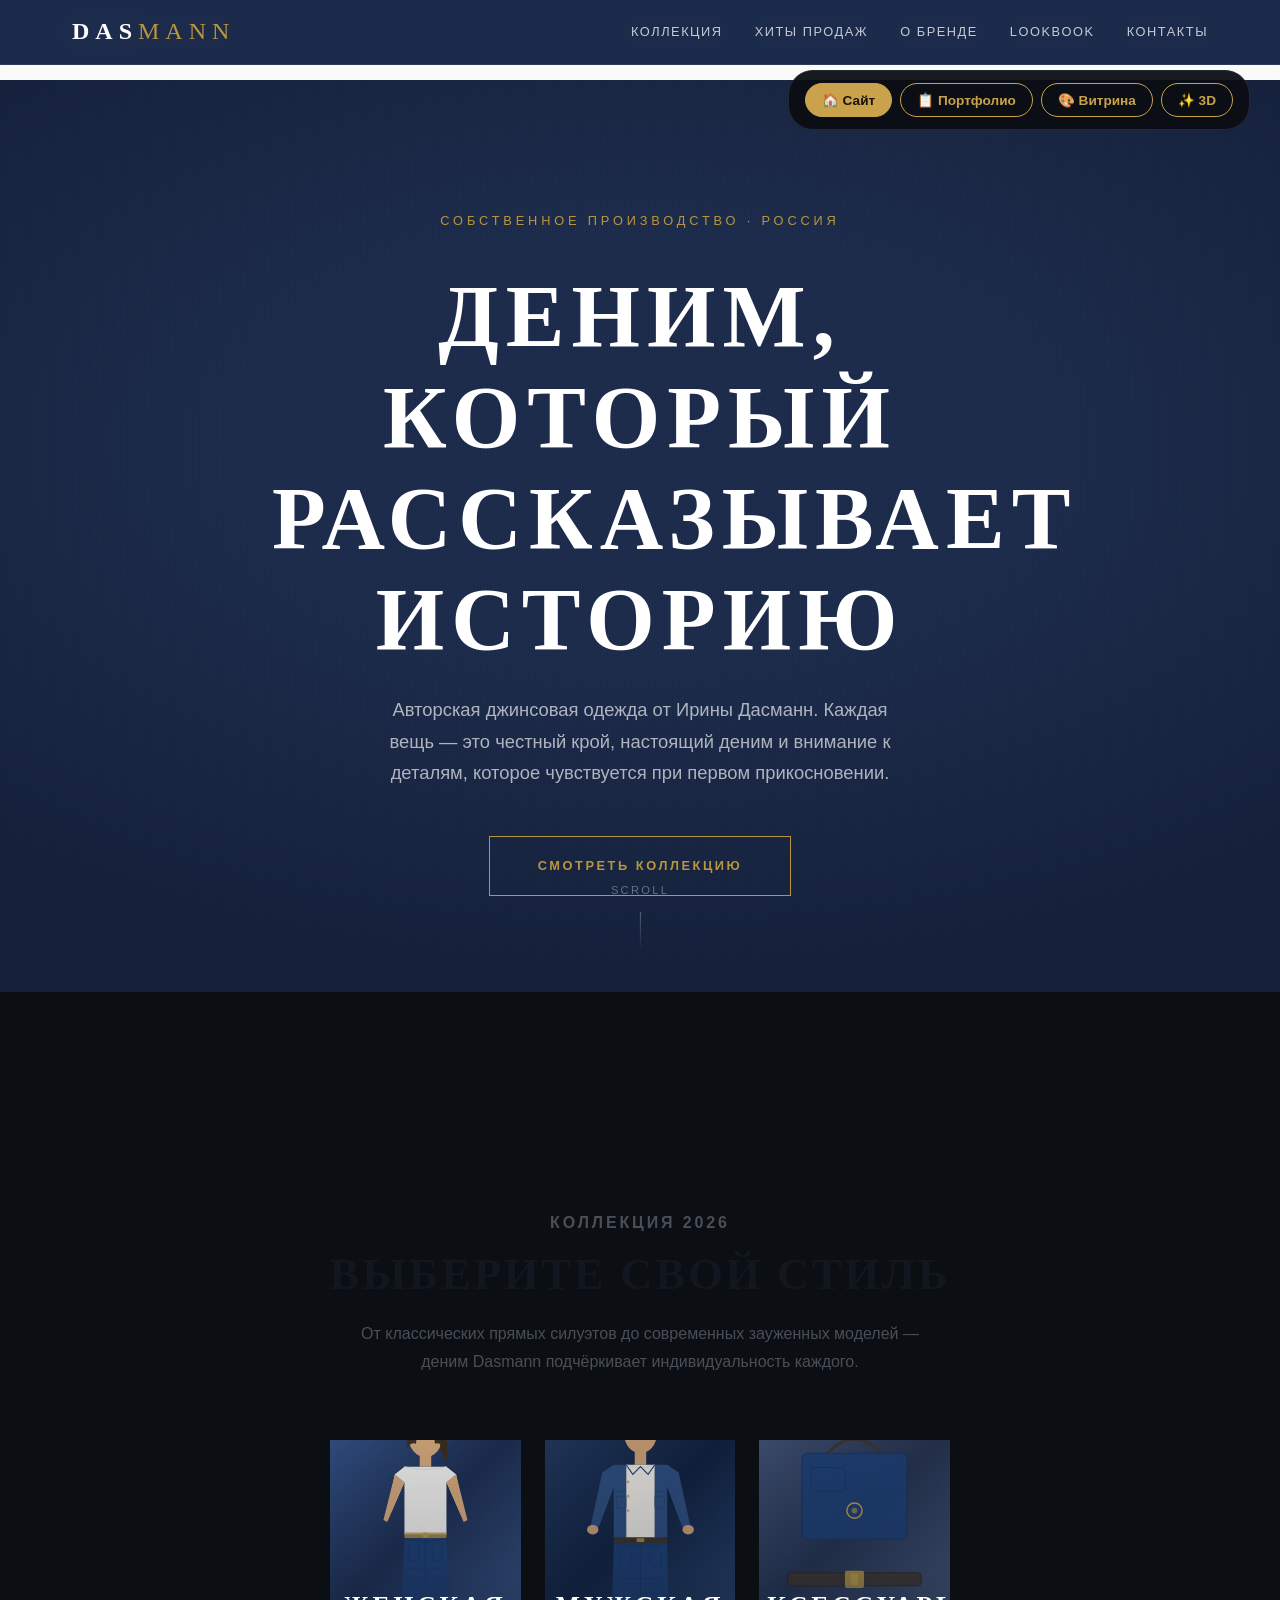
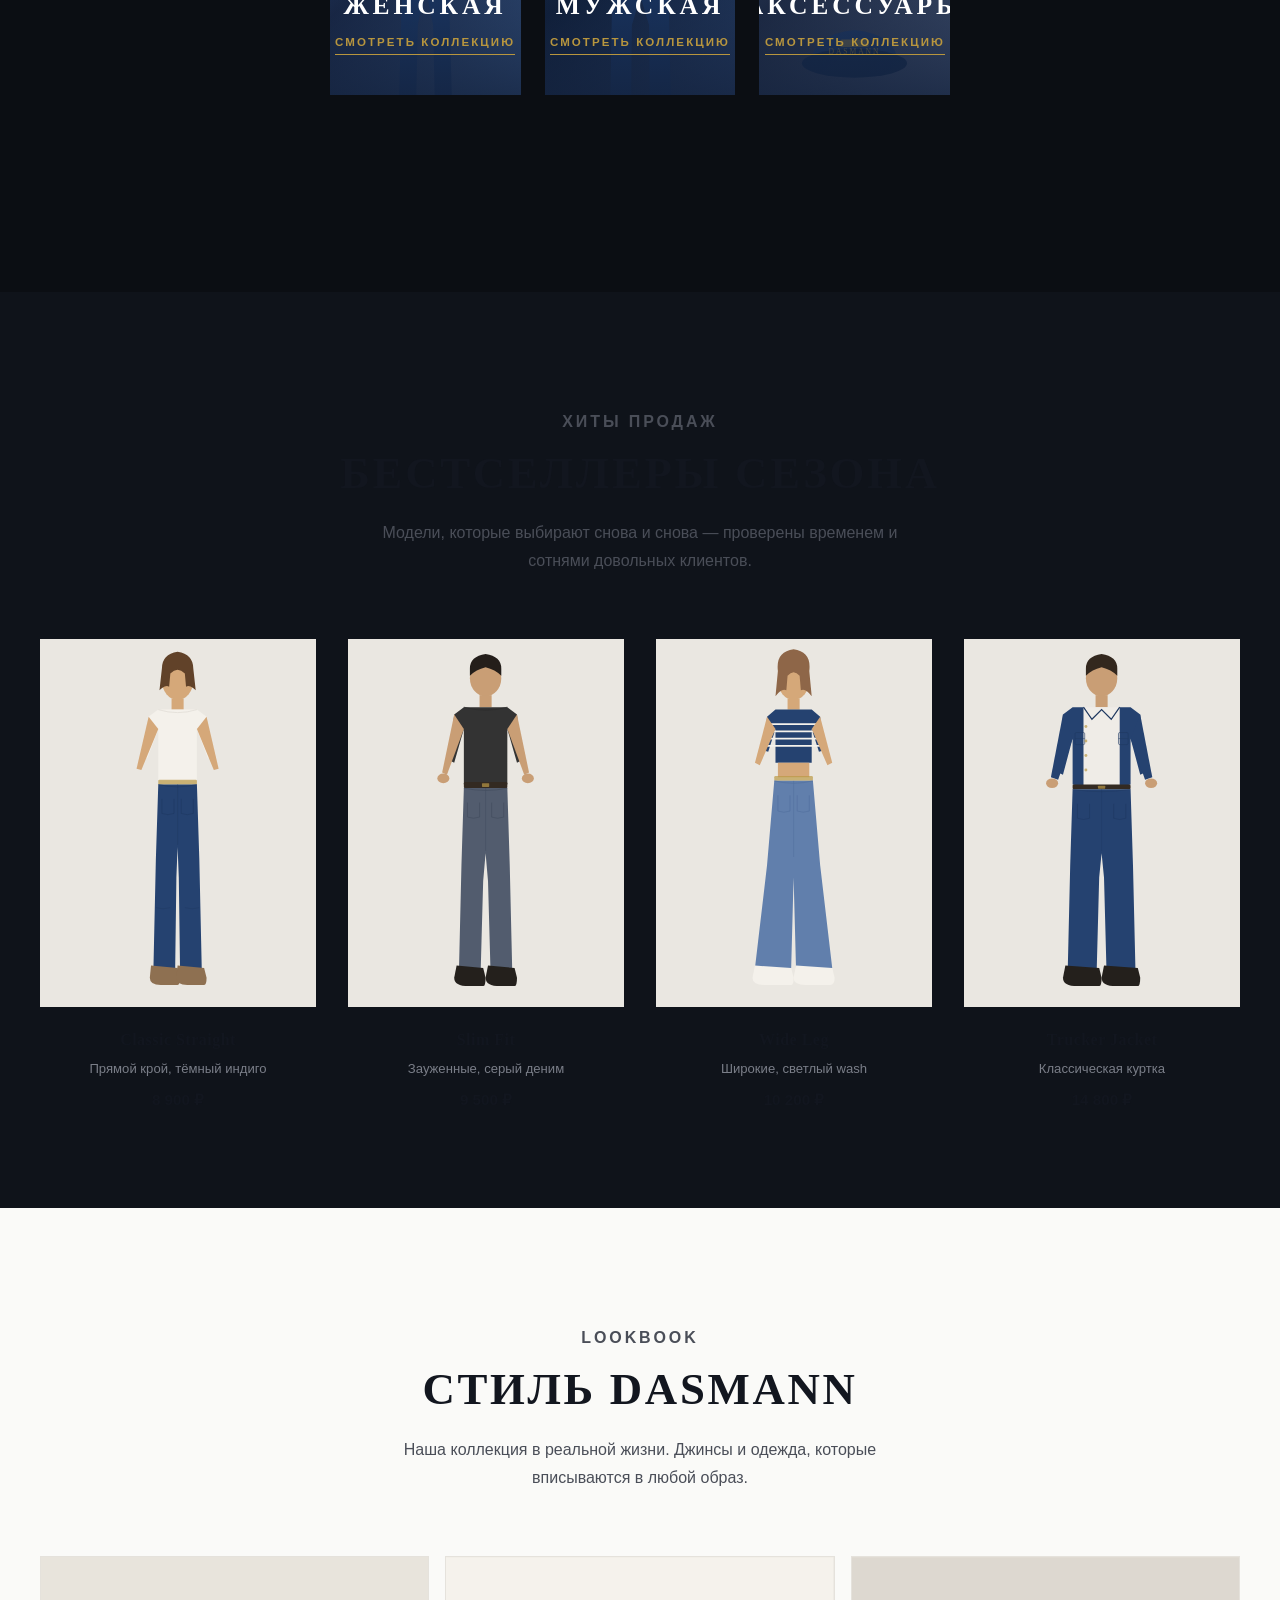
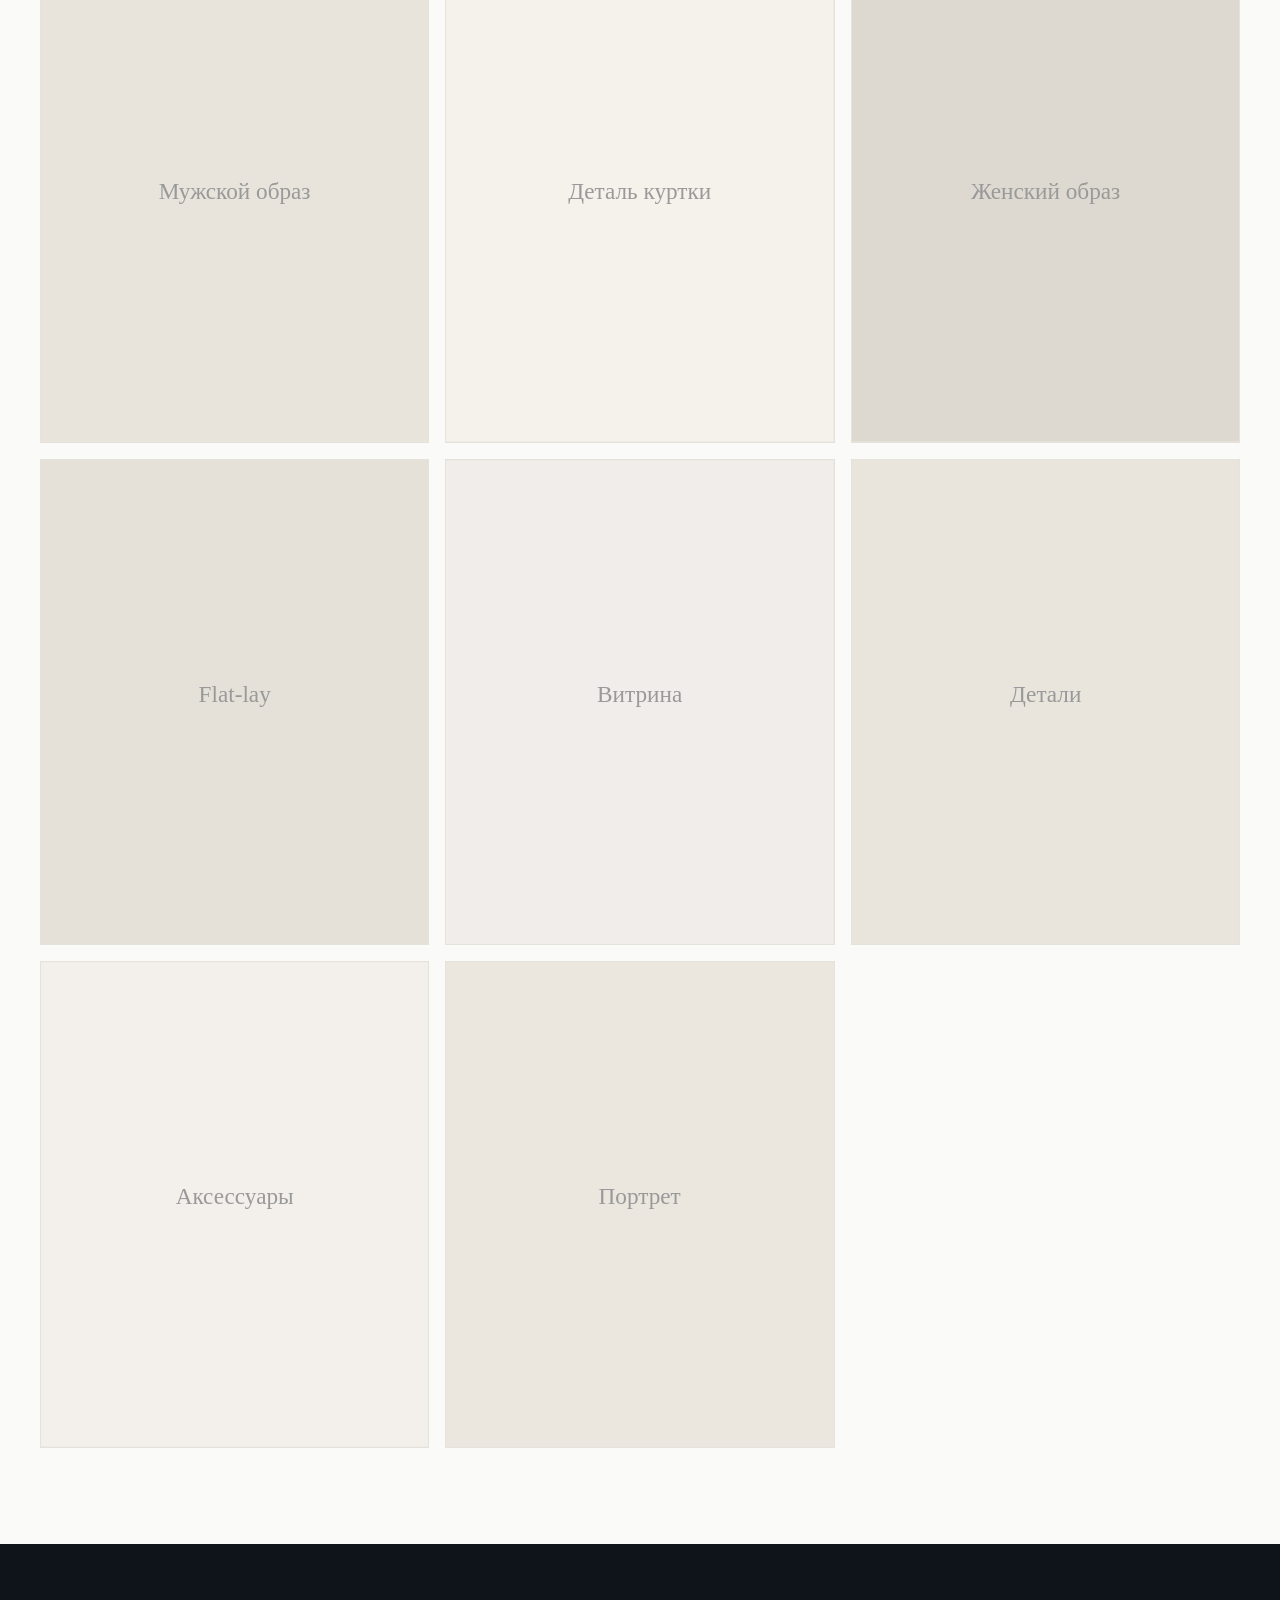
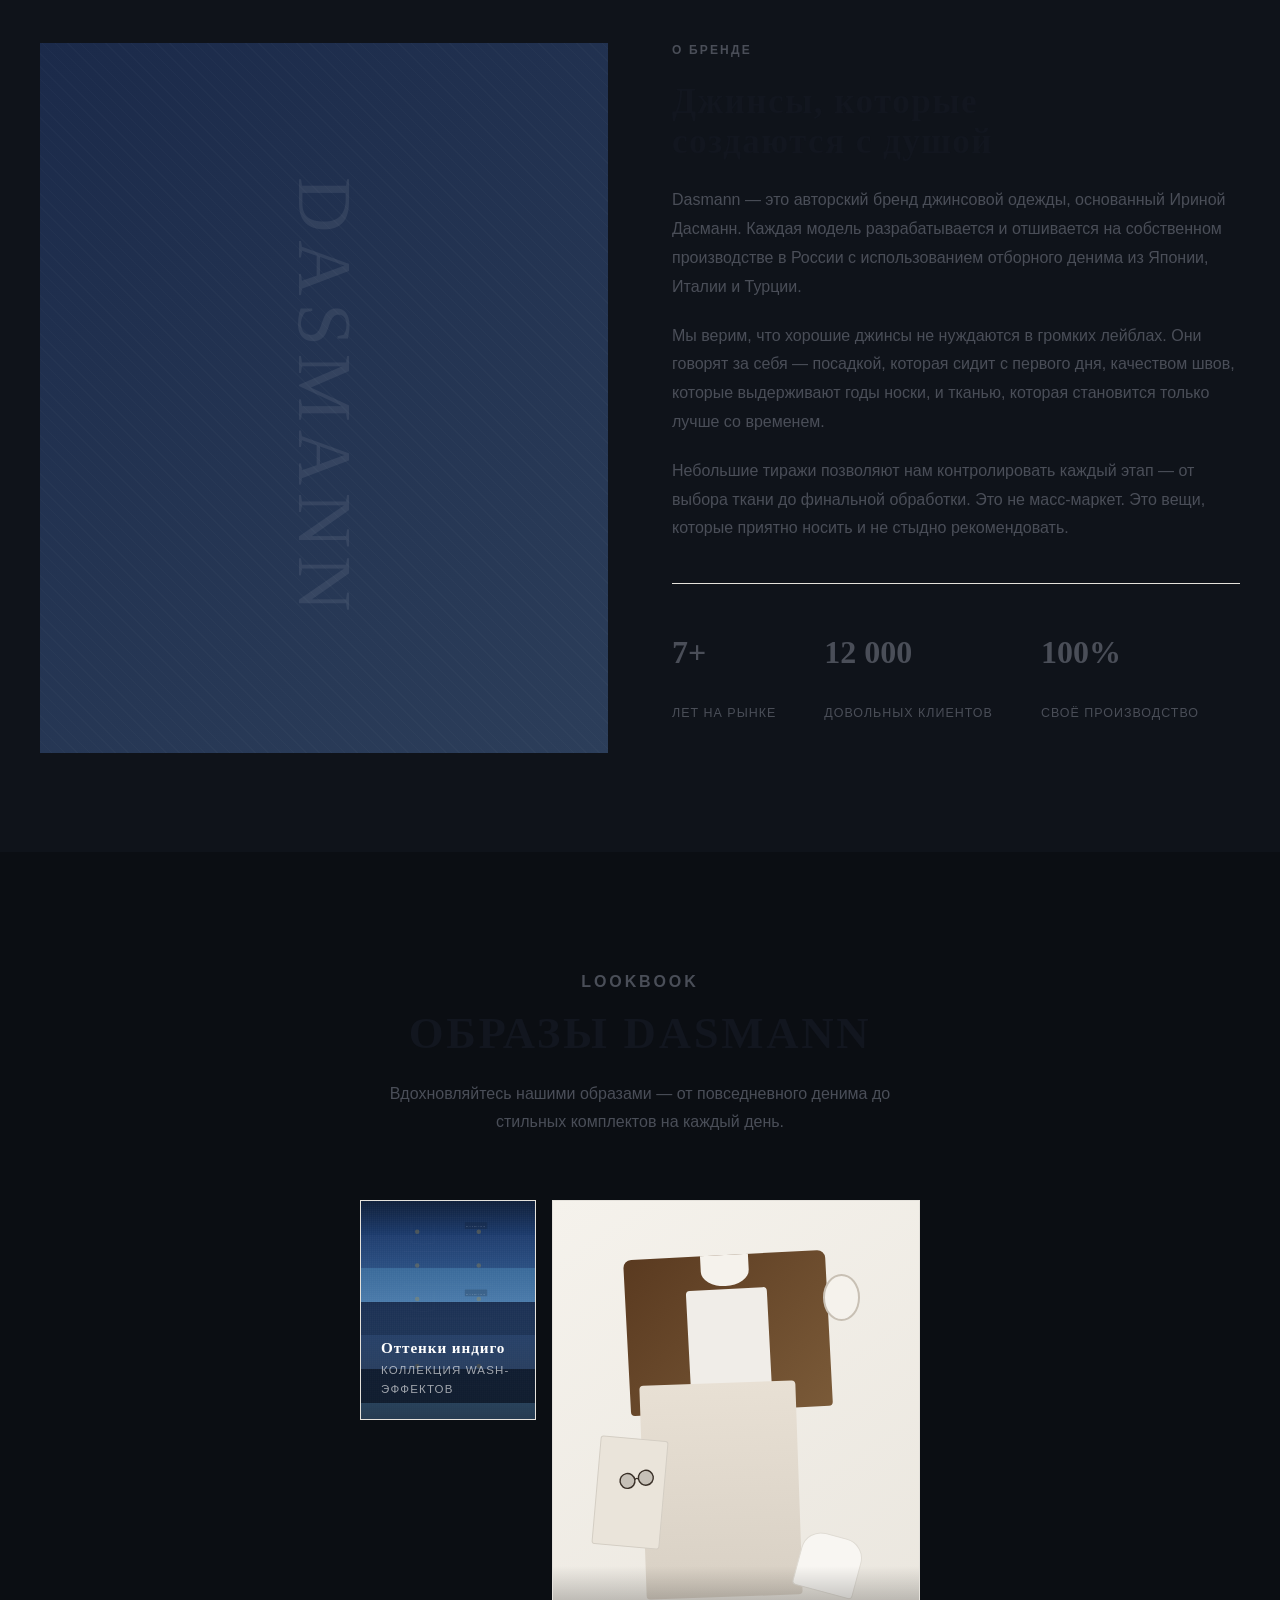
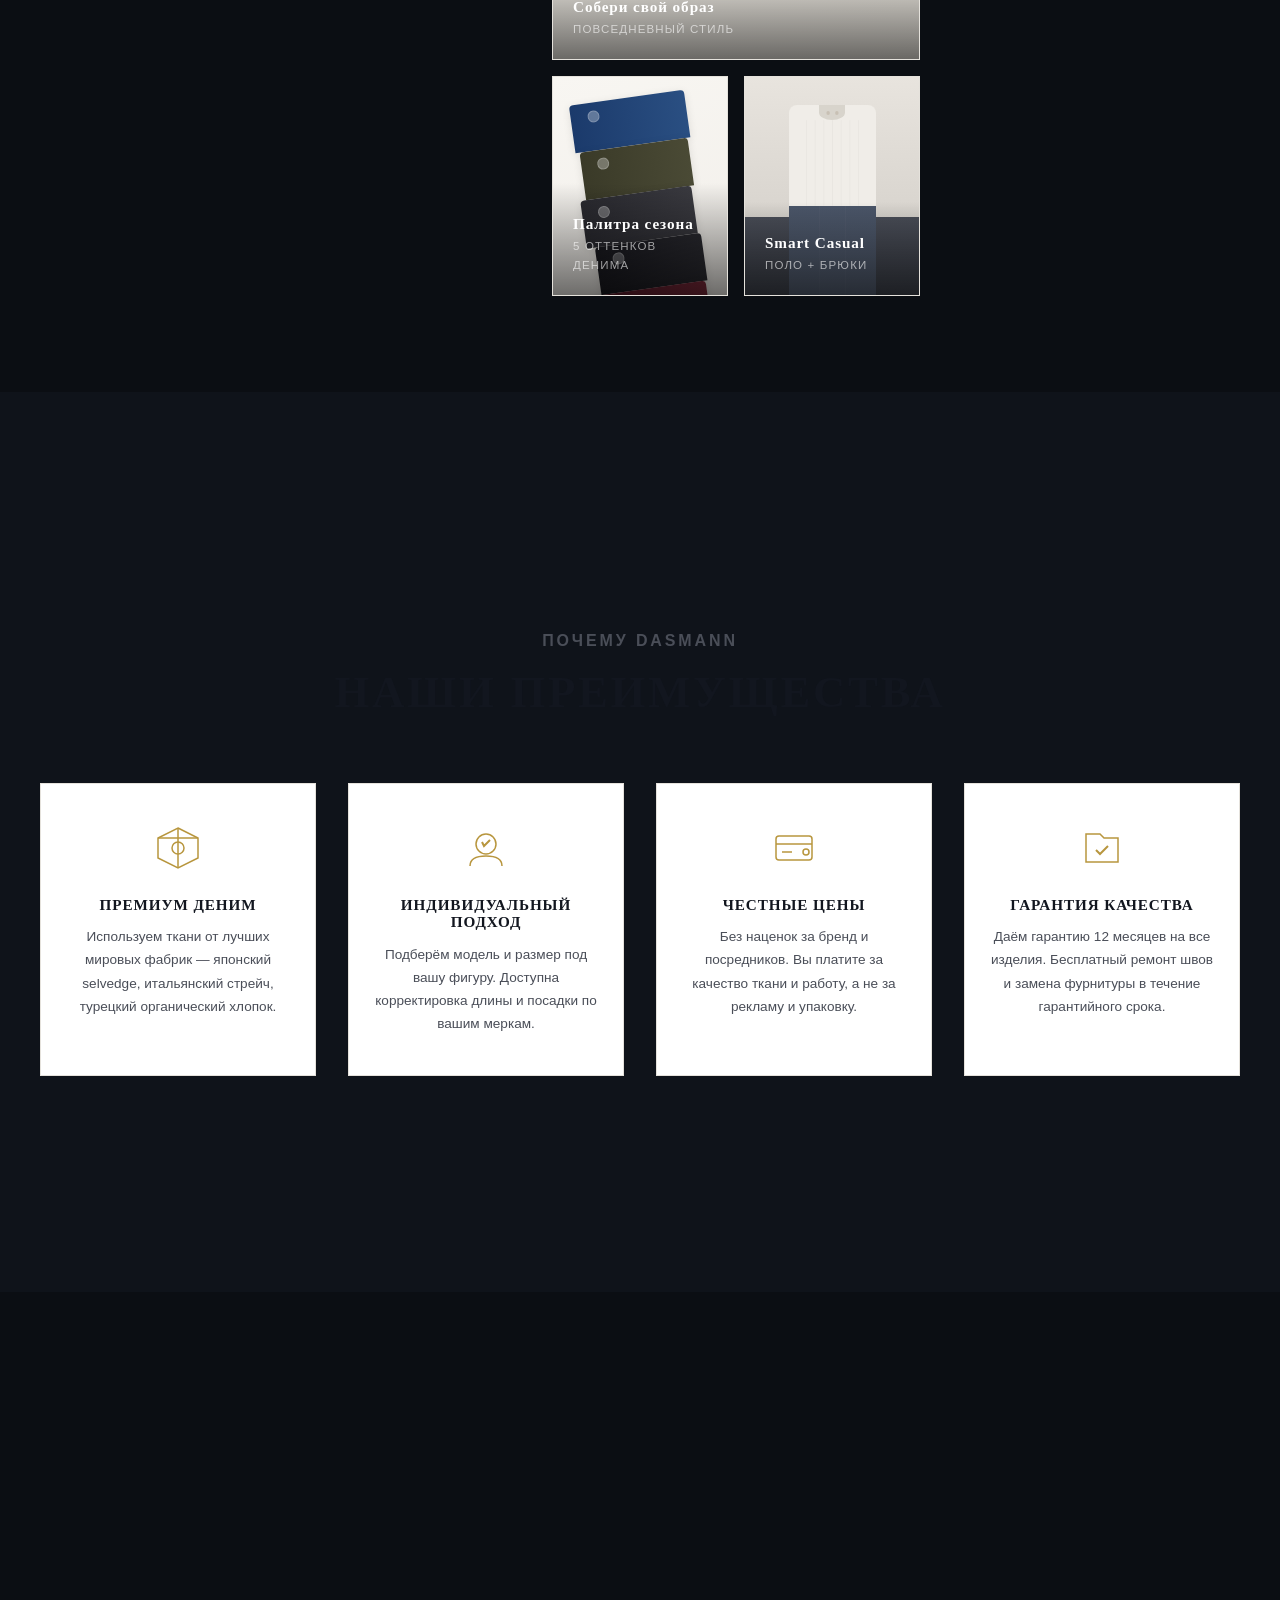
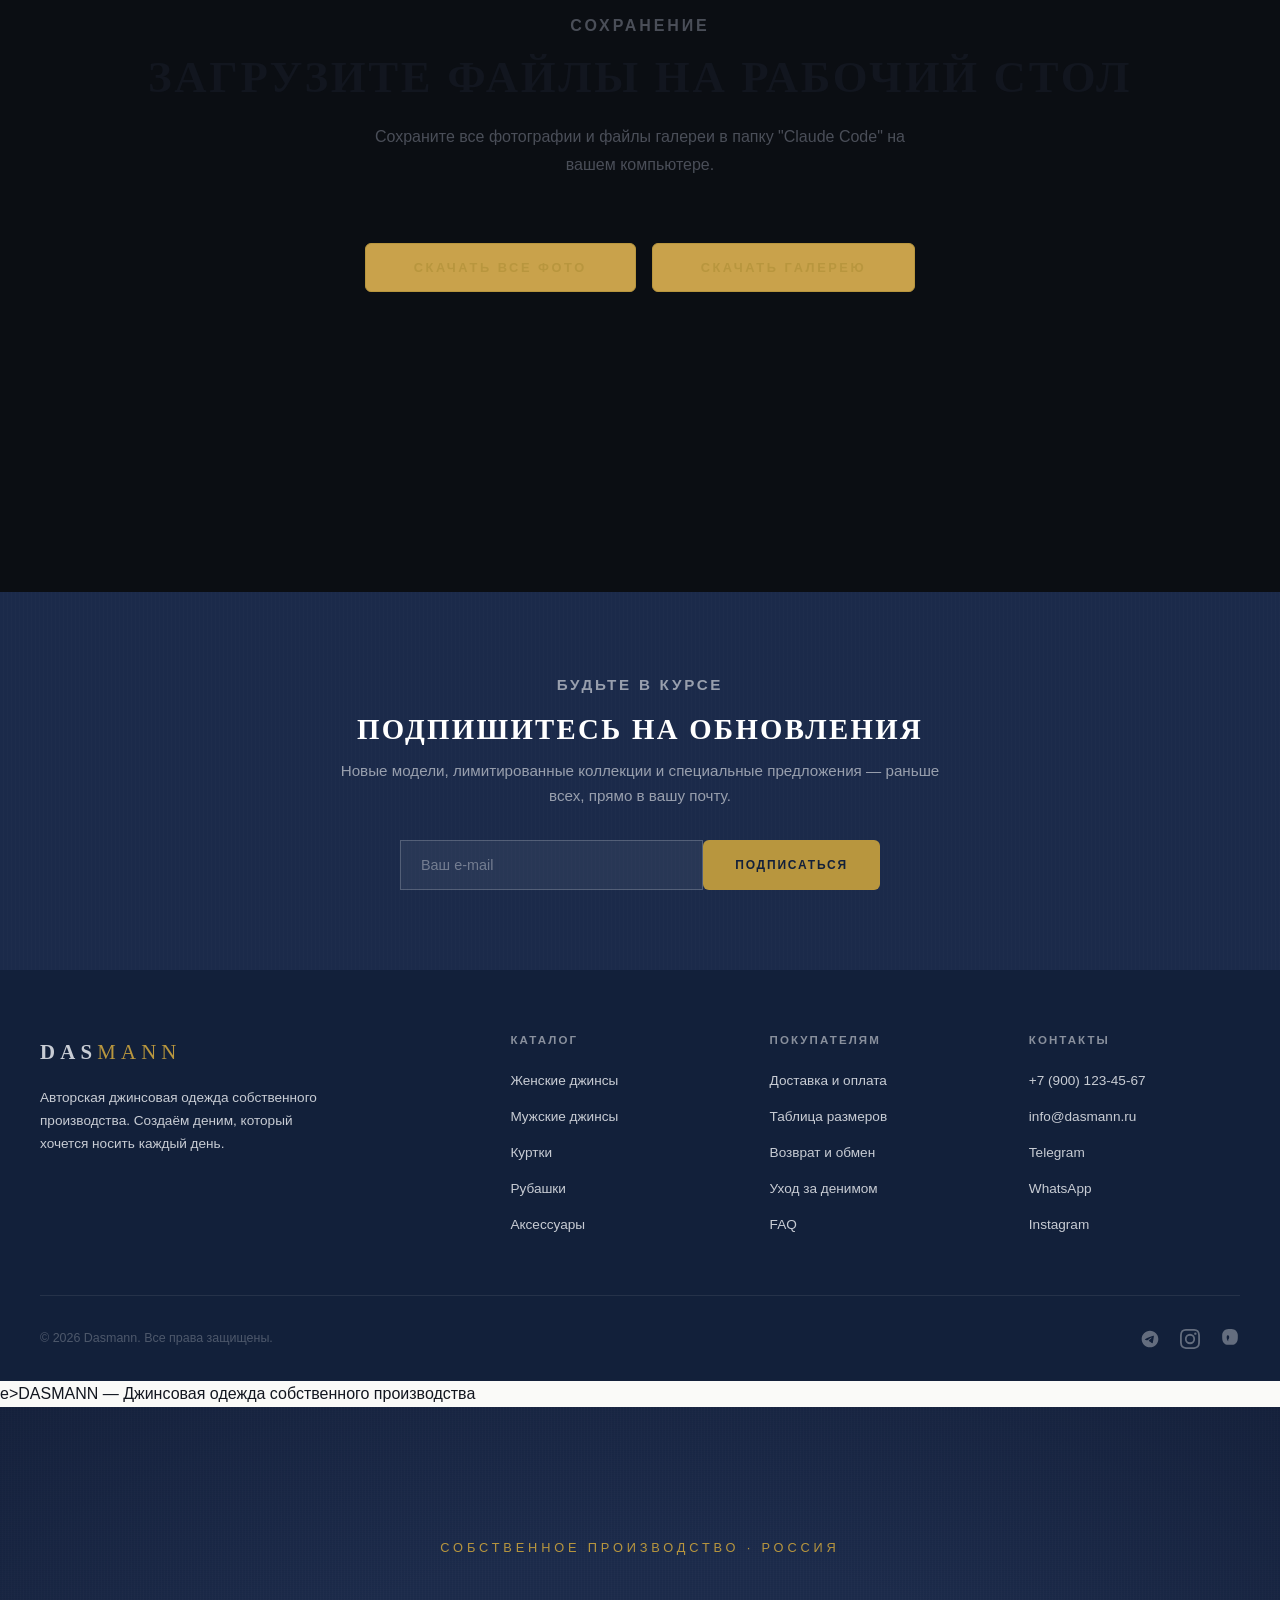
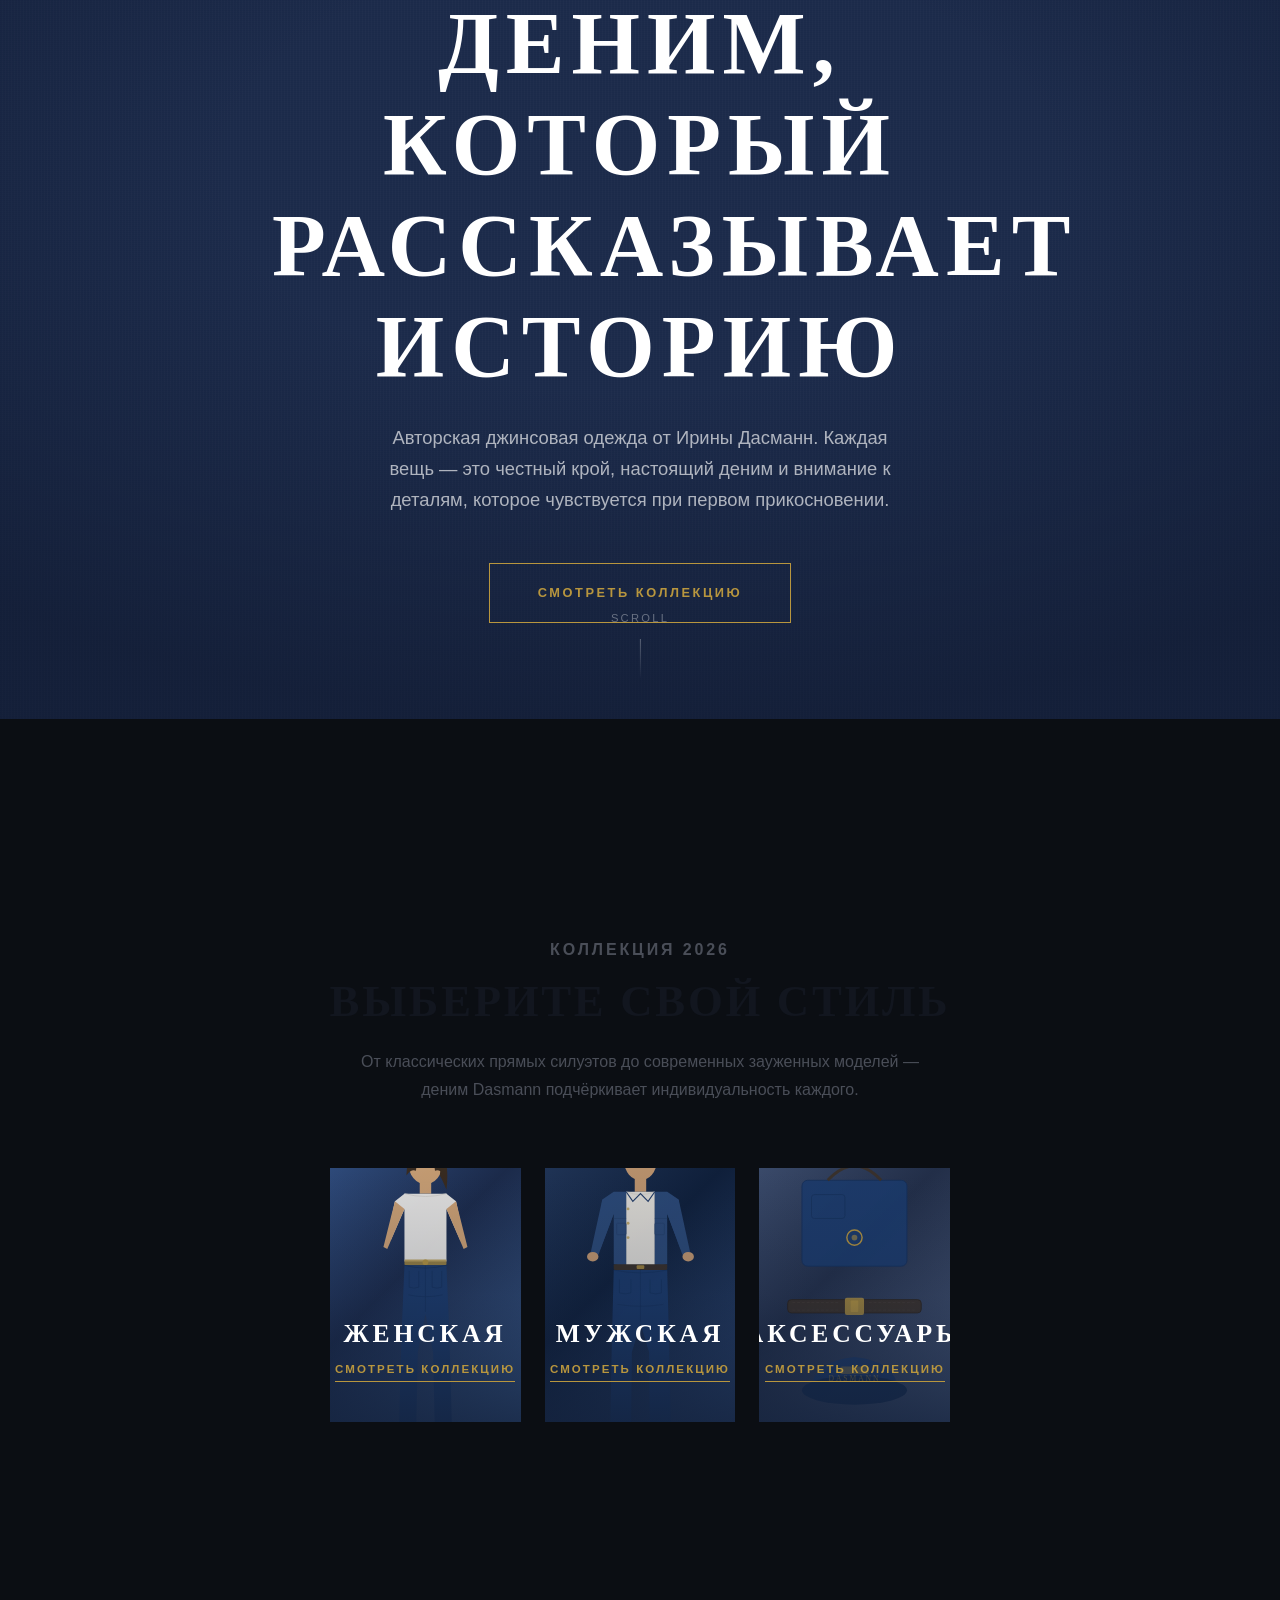
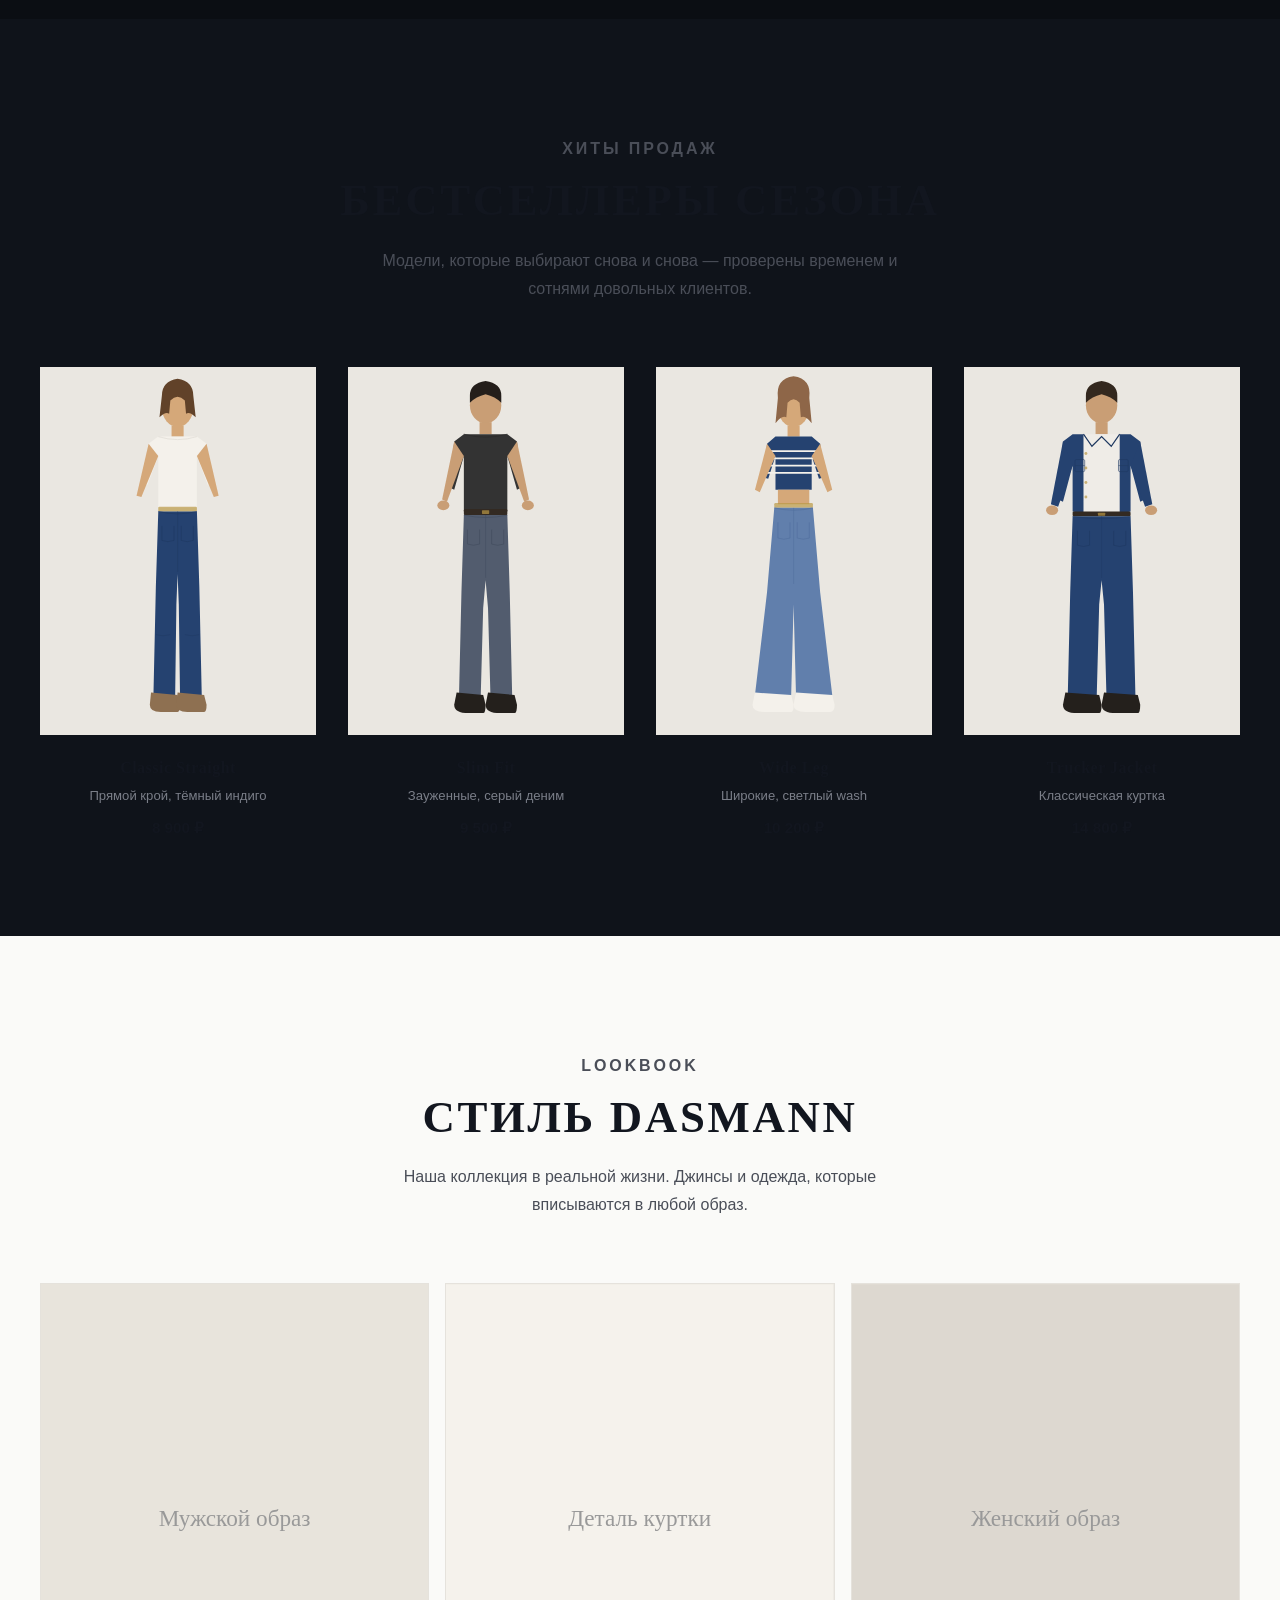
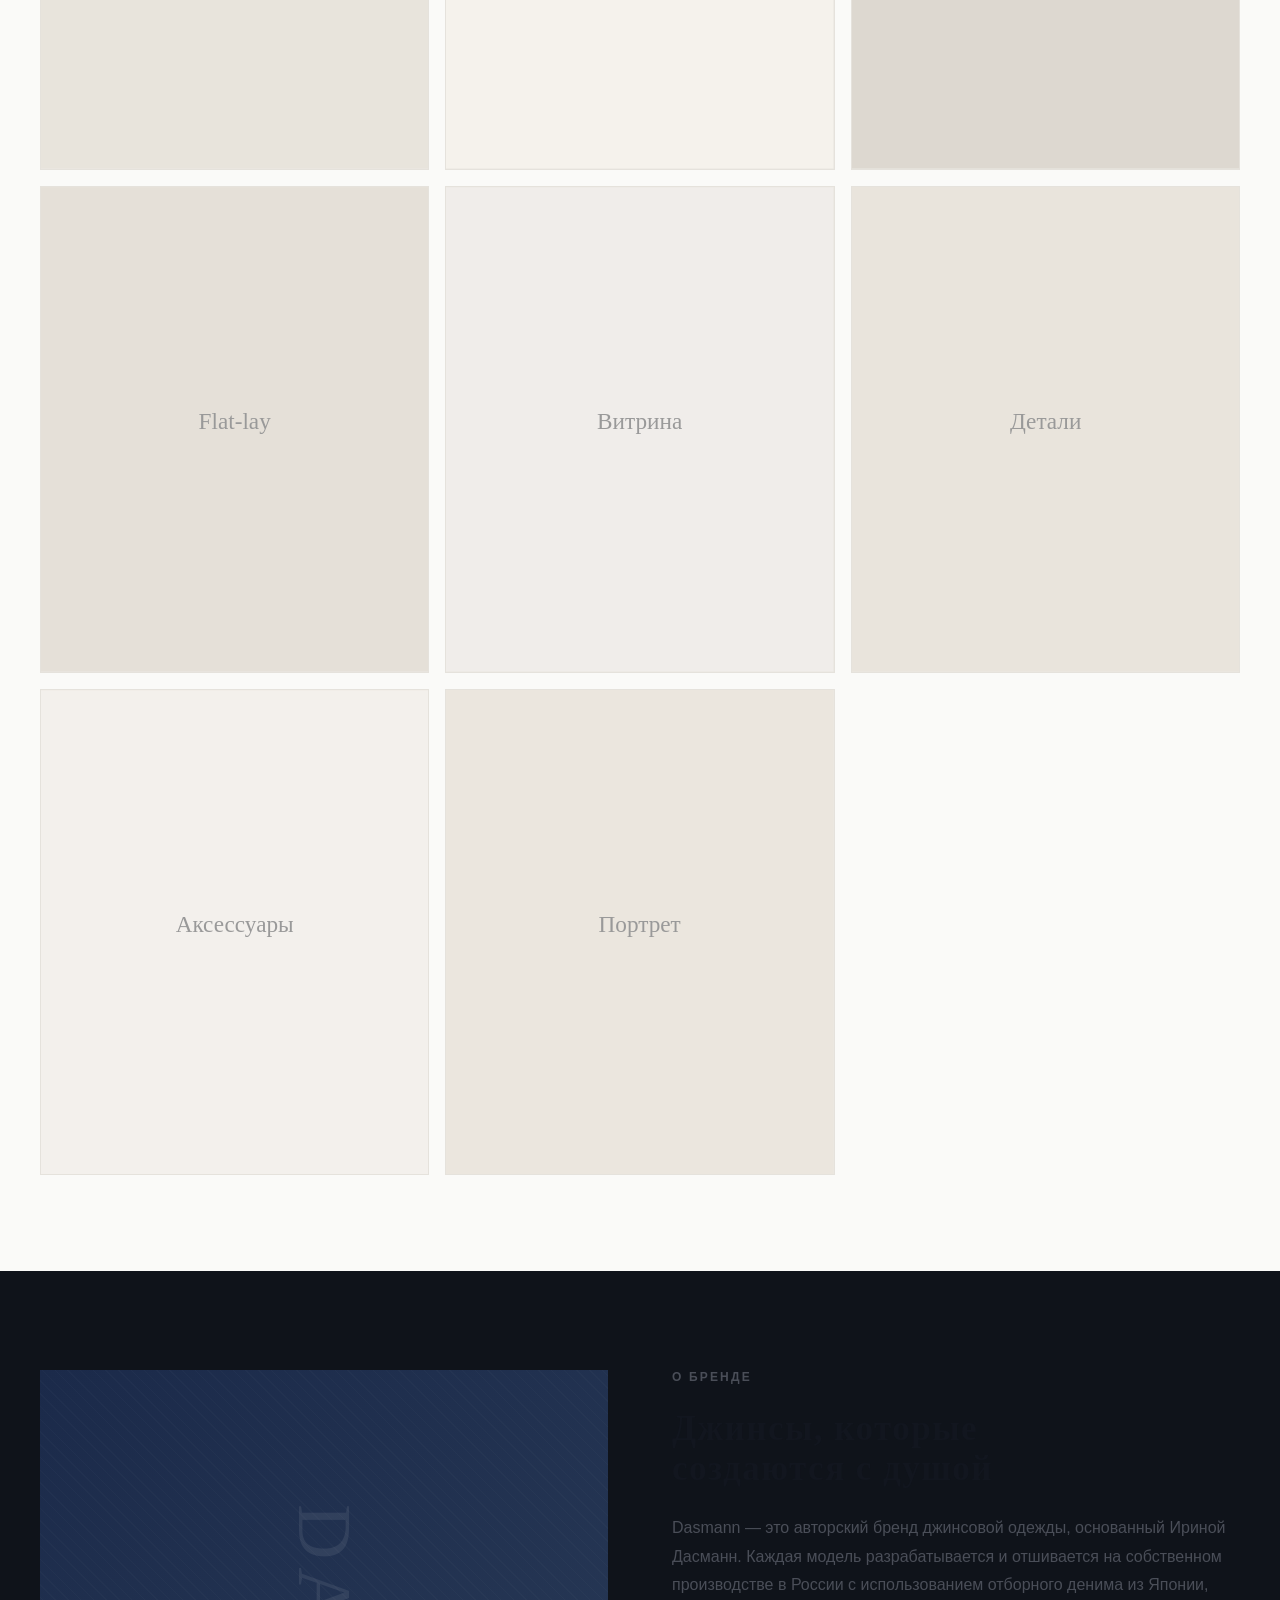
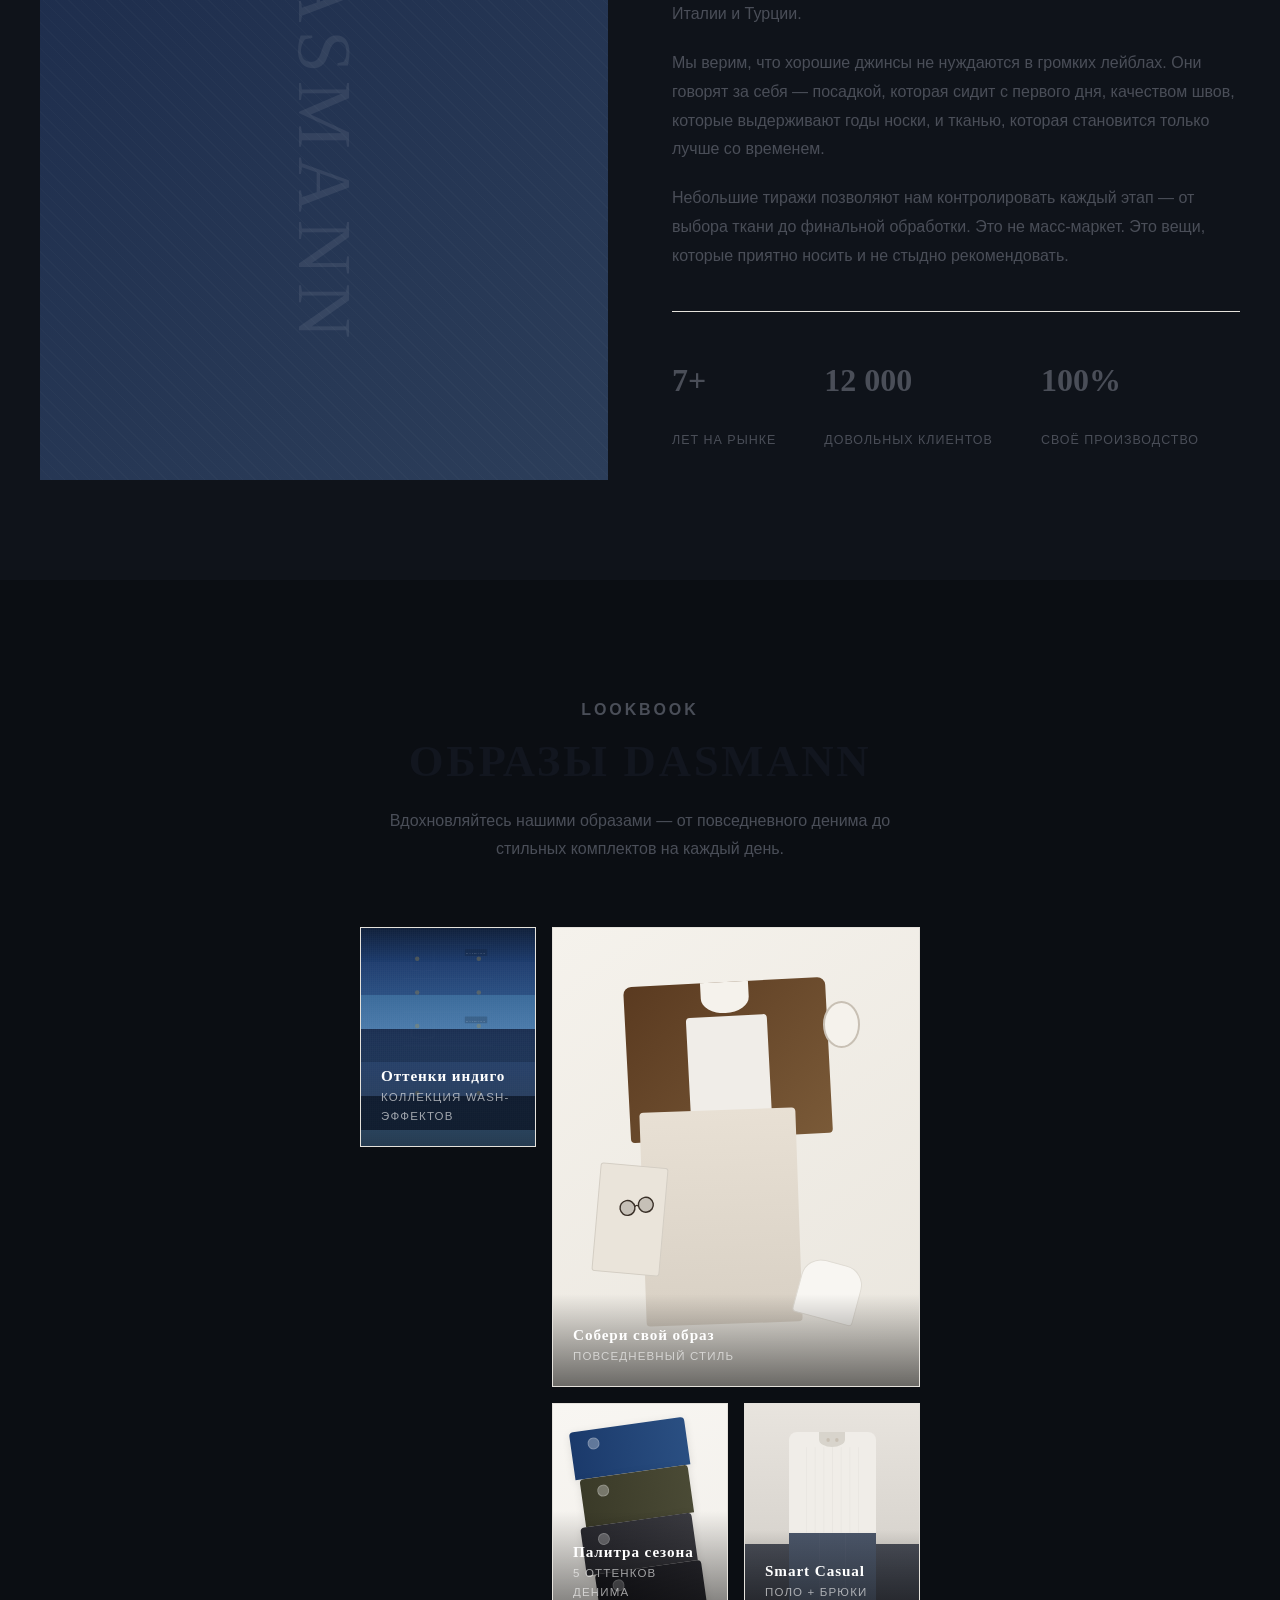
==== commit 425de7f8: "Исправлен структурированный супер-сайт - дизайн восстановлен - Правильно объединены все четыре предс" ====
--- a/golden-key/index.html
+++ b/golden-key/index.html
@@ -1,14 +1,2113 @@
-<!DOCTYPE html>
-<html lang="ru">
-<head>
+<title>DASMANN — Джинсовая одежда собственного производства</title>
 <meta charset="UTF-8">
 <meta name="viewport" content="width=device-width, initial-scale=1.0">
-<title>Golden Key — Люксовая недвижимость | Полная платформа</title>
-<meta name="description" content="Golden Key — премиальное агентство недвижимости. Эксклюзивные объекты, интерактивные туры, 3D визуализация.">
-<link rel="stylesheet" href="styles.css">
-<script src="https://cdnjs.cloudflare.com/ajax/libs/three.js/r128/three.min.js"></script>
+<meta name="description" content="DASMANN — российский бренд джинсовой одежды собственного производства. Качественный деним, честные цены, индивидуальный подход.">
+
 <style>
-/* View Switcher */
+  /* ── Tokens ── */
+  :root {
+    --indigo: #1B2A4A;
+    --indigo-deep: #12203A;
+    --brass: #B8963E;
+    --brass-light: #D4B35C;
+    --chalk: #F5F3EF;
+    --stone: #EAE7E1;
+    --warm-white: #FAFAF8;
+    --text: #12161F;
+    --text-secondary: #4A4E58;
+    --text-light: #7A7E88;
+    --slate: #2C3E5A;
+    --bg: var(--warm-white);
+    --bg-alt: var(--chalk);
+    --bg-hero: var(--indigo);
+    --card-bg: #fff;
+    --card-border: #e5e2dc;
+    --footer-bg: var(--indigo-deep);
+    --footer-text: #c8ccd4;
+    --input-bg: #fff;
+    --input-border: #d0cdc6;
+    --overlay: rgba(18, 32, 58, 0.55);
+  }
+
+  @media (prefers-color-scheme: dark) {
+    :root {
+      --bg: #111318;
+      --bg-alt: #191C22;
+      --bg-hero: #0D1520;
+      --text: #E4E6EA;
+      --text-secondary: #A0A4AE;
+      --text-light: #6A6E78;
+      --card-bg: #1A1D24;
+      --card-border: #2A2D34;
+      --footer-bg: #0A0E16;
+      --footer-text: #8A8E98;
+      --input-bg: #1A1D24;
+      --input-border: #2A2D34;
+      --overlay: rgba(10, 14, 22, 0.7);
+      --stone: #1E2128;
+      --chalk: #191C22;
+    }
+  }
+  :root[data-theme="dark"] {
+    --bg: #111318;
+    --bg-alt: #191C22;
+    --bg-hero: #0D1520;
+    --text: #E4E6EA;
+    --text-secondary: #A0A4AE;
+    --text-light: #6A6E78;
+    --card-bg: #1A1D24;
+    --card-border: #2A2D34;
+    --footer-bg: #0A0E16;
+    --footer-text: #8A8E98;
+    --input-bg: #1A1D24;
+    --input-border: #2A2D34;
+    --overlay: rgba(10, 14, 22, 0.7);
+    --stone: #1E2128;
+    --chalk: #191C22;
+  }
+  :root[data-theme="light"] {
+    --bg: #FAFAF8;
+    --bg-alt: #F5F3EF;
+    --bg-hero: #1B2A4A;
+    --text: #12161F;
+    --text-secondary: #4A4E58;
+    --text-light: #7A7E88;
+    --card-bg: #fff;
+    --card-border: #e5e2dc;
+    --footer-bg: #12203A;
+    --footer-text: #c8ccd4;
+    --input-bg: #fff;
+    --input-border: #d0cdc6;
+    --overlay: rgba(18, 32, 58, 0.55);
+    --stone: #EAE7E1;
+    --chalk: #F5F3EF;
+  }
+
+  /* ── Reset & Base ── */
+  *, *::before, *::after { box-sizing: border-box; margin: 0; padding: 0; }
+
+  body {
+    font-family: 'Segoe UI', 'Helvetica Neue', Arial, sans-serif;
+    color: var(--text);
+    background: var(--bg);
+    line-height: 1.65;
+    font-size: 16px;
+    -webkit-font-smoothing: antialiased;
+  }
+
+  img { max-width: 100%; display: block; }
+  a { color: inherit; text-decoration: none; }
+
+  .sr-only {
+    position: absolute; width: 1px; height: 1px;
+    padding: 0; margin: -1px; overflow: hidden;
+    clip: rect(0,0,0,0); border: 0;
+  }
+
+  /* ── Typography ── */
+  h1, h2, h3, h4 {
+    font-family: Georgia, 'Times New Roman', serif;
+    font-weight: 700;
+    line-height: 1.15;
+    text-wrap: balance;
+  }
+
+  .eyebrow {
+    font-family: 'Segoe UI', 'Helvetica Neue', Arial, sans-serif;
+    font-size: 0.75rem;
+    font-weight: 600;
+    letter-spacing: 0.18em;
+    text-transform: uppercase;
+    color: var(--brass);
+  }
+
+  /* ── Header ── */
+  .site-header {
+    position: fixed;
+    top: 0; left: 0; right: 0;
+    z-index: 100;
+    background: rgba(27, 42, 74, 0.92);
+    backdrop-filter: blur(12px);
+    -webkit-backdrop-filter: blur(12px);
+    border-bottom: 1px solid rgba(255,255,255,0.08);
+  }
+
+  .header-inner {
+    max-width: 1200px;
+    margin: 0 auto;
+    padding: 0 2rem;
+    height: 64px;
+    display: flex;
+    align-items: center;
+    justify-content: space-between;
+  }
+
+  .logo {
+    font-family: Georgia, 'Times New Roman', serif;
+    font-size: 1.5rem;
+    font-weight: 700;
+    letter-spacing: 0.25em;
+    color: #fff;
+    text-transform: uppercase;
+  }
+
+  .logo span {
+    color: var(--brass);
+    font-weight: 400;
+  }
+
+  nav { display: flex; gap: 2rem; align-items: center; }
+
+  nav a {
+    color: rgba(255,255,255,0.75);
+    font-size: 0.8rem;
+    letter-spacing: 0.12em;
+    text-transform: uppercase;
+    font-weight: 500;
+    transition: color 0.2s;
+  }
+  nav a:hover, nav a:focus-visible { color: #fff; }
+  nav a:focus-visible { outline: 2px solid var(--brass); outline-offset: 4px; border-radius: 2px; }
+
+  .nav-toggle { display: none; background: none; border: none; cursor: pointer; padding: 8px; }
+  .nav-toggle svg { display: block; }
+
+  /* ── Hero ── */
+  .hero {
+    background: var(--bg-hero);
+    position: relative;
+    min-height: 100vh;
+    display: flex;
+    align-items: center;
+    justify-content: center;
+    overflow: hidden;
+  }
+
+  .hero::before {
+    content: '';
+    position: absolute;
+    inset: 0;
+    background:
+      repeating-linear-gradient(
+        90deg,
+        transparent,
+        transparent 2px,
+        rgba(255,255,255,0.015) 2px,
+        rgba(255,255,255,0.015) 3px
+      ),
+      repeating-linear-gradient(
+        0deg,
+        transparent,
+        transparent 1px,
+        rgba(255,255,255,0.008) 1px,
+        rgba(255,255,255,0.008) 2px
+      );
+  }
+
+  .hero::after {
+    content: '';
+    position: absolute;
+    inset: 0;
+    background: radial-gradient(ellipse 80% 60% at 50% 40%, transparent 40%, rgba(12,20,40,0.5));
+  }
+
+  .hero-content {
+    position: relative;
+    z-index: 2;
+    text-align: center;
+    padding: 8rem 2rem 6rem;
+    max-width: 800px;
+  }
+
+  .hero-eyebrow {
+    font-size: 0.8rem;
+    letter-spacing: 0.3em;
+    color: var(--brass);
+    margin-bottom: 2rem;
+    font-weight: 500;
+  }
+
+  .hero h1 {
+    font-size: clamp(2.8rem, 7vw, 5.5rem);
+    color: #fff;
+    letter-spacing: 0.08em;
+    text-transform: uppercase;
+    margin-bottom: 1.5rem;
+  }
+
+  .hero-sub {
+    font-size: 1.15rem;
+    color: rgba(255,255,255,0.65);
+    max-width: 520px;
+    margin: 0 auto 3rem;
+    line-height: 1.7;
+  }
+
+  .hero-cta {
+    display: inline-block;
+    padding: 1rem 3rem;
+    border: 1.5px solid var(--brass);
+    color: var(--brass);
+    font-size: 0.8rem;
+    letter-spacing: 0.2em;
+    text-transform: uppercase;
+    font-weight: 600;
+    transition: all 0.3s;
+  }
+  .hero-cta:hover {
+    background: var(--brass);
+    color: var(--indigo-deep);
+  }
+  .hero-cta:focus-visible {
+    outline: 2px solid var(--brass-light);
+    outline-offset: 4px;
+  }
+
+  .hero-scroll {
+    position: absolute;
+    bottom: 2.5rem;
+    left: 50%;
+    transform: translateX(-50%);
+    z-index: 2;
+    color: rgba(255,255,255,0.35);
+    font-size: 0.7rem;
+    letter-spacing: 0.2em;
+    text-transform: uppercase;
+    display: flex;
+    flex-direction: column;
+    align-items: center;
+    gap: 0.75rem;
+  }
+
+  .hero-scroll::after {
+    content: '';
+    width: 1px;
+    height: 40px;
+    background: linear-gradient(to bottom, rgba(255,255,255,0.3), transparent);
+    animation: scrollPulse 2s ease-in-out infinite;
+  }
+
+  @keyframes scrollPulse {
+    0%, 100% { opacity: 1; transform: scaleY(1); }
+    50% { opacity: 0.4; transform: scaleY(0.6); }
+  }
+
+  @media (prefers-reduced-motion: reduce) {
+    .hero-scroll::after { animation: none; }
+  }
+
+  /* ── Sections ── */
+  .section {
+    padding: 6rem 2rem;
+  }
+
+  .section-inner {
+    max-width: 1200px;
+    margin: 0 auto;
+  }
+
+  .section-header {
+    text-align: center;
+    margin-bottom: 4rem;
+  }
+
+  .section-header h2 {
+    font-size: clamp(1.8rem, 4vw, 2.8rem);
+    letter-spacing: 0.06em;
+    text-transform: uppercase;
+    margin-top: 0.75rem;
+  }
+
+  .section-header p {
+    max-width: 560px;
+    margin: 1.25rem auto 0;
+    color: var(--text-secondary);
+    font-size: 1rem;
+    line-height: 1.75;
+  }
+
+  .bg-alt { background: var(--bg-alt); }
+
+  /* ── Categories ── */
+  .categories-grid {
+    display: grid;
+    grid-template-columns: repeat(3, 1fr);
+    gap: 1.5rem;
+  }
+
+  .category-card {
+    position: relative;
+    aspect-ratio: 3 / 4;
+    overflow: hidden;
+    cursor: pointer;
+  }
+
+  .category-visual {
+    width: 100%;
+    height: 100%;
+    display: flex;
+    align-items: center;
+    justify-content: center;
+    transition: transform 0.5s ease;
+  }
+
+  .category-card:hover .category-visual {
+    transform: scale(1.03);
+  }
+
+  .cat-women {
+    background: linear-gradient(135deg, #2E4A7A 0%, #1B2A4A 40%, #3A5A8A 100%);
+  }
+
+  .cat-men {
+    background: linear-gradient(135deg, #1F3355 0%, #0F1F3A 40%, #2C4570 100%);
+  }
+
+  .cat-acc {
+    background: linear-gradient(135deg, #3A4A6A 0%, #222E48 40%, #4A5A7A 100%);
+  }
+
+  .category-icon {
+    opacity: 0.9;
+  }
+
+  .category-overlay {
+    position: absolute;
+    inset: 0;
+    display: flex;
+    flex-direction: column;
+    align-items: center;
+    justify-content: flex-end;
+    padding-bottom: 2.5rem;
+    gap: 0.75rem;
+    background: linear-gradient(to top, rgba(18,32,58,0.75) 0%, rgba(18,32,58,0.15) 50%, transparent 100%);
+    transition: background 0.3s;
+  }
+
+  .category-card:hover .category-overlay {
+    background: linear-gradient(to top, rgba(18,32,58,0.6) 0%, rgba(18,32,58,0.08) 50%, transparent 100%);
+  }
+
+  .category-overlay h3 {
+    font-size: 1.6rem;
+    color: #fff;
+    letter-spacing: 0.15em;
+    text-transform: uppercase;
+  }
+
+  .category-overlay .cat-link {
+    font-size: 0.72rem;
+    color: var(--brass);
+    letter-spacing: 0.18em;
+    text-transform: uppercase;
+    font-weight: 600;
+    padding-bottom: 2px;
+    border-bottom: 1px solid var(--brass);
+    transition: color 0.2s;
+  }
+
+  /* ── Products ── */
+  .products-grid {
+    display: grid;
+    grid-template-columns: repeat(4, 1fr);
+    gap: 2rem;
+  }
+
+  .product-card {
+    text-align: center;
+  }
+
+  .product-image {
+    aspect-ratio: 3 / 4;
+    background: var(--stone);
+    margin-bottom: 1.25rem;
+    display: flex;
+    align-items: center;
+    justify-content: center;
+    overflow: hidden;
+    position: relative;
+    transition: box-shadow 0.3s;
+  }
+
+  .product-card:hover .product-image {
+    box-shadow: 0 8px 30px rgba(0,0,0,0.1);
+  }
+
+  .jeans-svg {
+    width: 70%;
+    height: auto;
+    opacity: 0.95;
+    transition: transform 0.4s ease;
+  }
+
+  .product-card:hover .jeans-svg {
+    transform: translateY(-4px);
+  }
+
+  .product-name {
+    font-family: Georgia, 'Times New Roman', serif;
+    font-size: 1rem;
+    font-weight: 600;
+    margin-bottom: 0.25rem;
+    letter-spacing: 0.03em;
+  }
+
+  .product-desc {
+    font-size: 0.82rem;
+    color: var(--text-light);
+    margin-bottom: 0.5rem;
+  }
+
+  .product-price {
+    font-size: 0.95rem;
+    font-weight: 600;
+    color: var(--text);
+    font-variant-numeric: tabular-nums;
+  }
+
+  /* ── Gallery ── */
+  .gallery-section {
+    background: var(--bg);
+    padding: 6rem 2rem;
+  }
+
+  .gallery-grid {
+    display: grid;
+    grid-template-columns: repeat(3, 1fr);
+    gap: 2.5rem;
+    max-width: 1200px;
+    margin: 0 auto;
+  }
+
+  @media (max-width: 900px) {
+    .gallery-grid {
+      grid-template-columns: repeat(2, 1fr);
+    }
+  }
+
+  @media (max-width: 600px) {
+    .gallery-grid {
+      grid-template-columns: 1fr;
+      gap: 1.5rem;
+    }
+  }
+
+  .gallery-item {
+    position: relative;
+    overflow: hidden;
+    aspect-ratio: 4 / 5;
+    background: var(--stone);
+    border: 1px solid var(--card-border);
+    transition: transform 0.4s ease, box-shadow 0.4s ease;
+  }
+
+  .gallery-item:hover {
+    transform: translateY(-8px);
+    box-shadow: 0 12px 40px rgba(0,0,0,0.12);
+  }
+
+  .gallery-item img {
+    width: 100%;
+    height: 100%;
+    object-fit: cover;
+    display: block;
+  }
+
+  .gallery-overlay {
+    position: absolute;
+    inset: 0;
+    background: linear-gradient(to top, rgba(18,32,58,0.8) 0%, transparent 60%);
+    display: flex;
+    flex-direction: column;
+    justify-content: flex-end;
+    padding: 2rem;
+    opacity: 0;
+    transition: opacity 0.3s;
+  }
+
+  .gallery-item:hover .gallery-overlay {
+    opacity: 1;
+  }
+
+  .gallery-overlay h3 {
+    color: #fff;
+    font-size: 1.2rem;
+    margin-bottom: 0.5rem;
+  }
+
+  .gallery-overlay p {
+    color: rgba(255,255,255,0.75);
+    font-size: 0.85rem;
+    line-height: 1.6;
+  }
+
+  /* ── About ── */
+  .about-grid {
+    display: grid;
+    grid-template-columns: 1fr 1fr;
+    gap: 4rem;
+    align-items: center;
+  }
+
+  .about-visual {
+    aspect-ratio: 4 / 5;
+    background: linear-gradient(145deg, var(--indigo) 0%, var(--slate) 100%);
+    display: flex;
+    align-items: center;
+    justify-content: center;
+    position: relative;
+    overflow: hidden;
+  }
+
+  .about-visual::before {
+    content: '';
+    position: absolute;
+    inset: 0;
+    background:
+      repeating-linear-gradient(
+        45deg,
+        transparent,
+        transparent 8px,
+        rgba(255,255,255,0.02) 8px,
+        rgba(255,255,255,0.02) 9px
+      );
+  }
+
+  .about-visual-text {
+    font-family: Georgia, serif;
+    font-size: clamp(3rem, 6vw, 5rem);
+    color: rgba(255,255,255,0.08);
+    letter-spacing: 0.1em;
+    text-transform: uppercase;
+    writing-mode: vertical-lr;
+    position: relative;
+  }
+
+  .about-content h2 {
+    font-size: clamp(1.6rem, 3vw, 2.2rem);
+    letter-spacing: 0.04em;
+    margin-bottom: 1.5rem;
+  }
+
+  .about-content p {
+    color: var(--text-secondary);
+    margin-bottom: 1.25rem;
+    line-height: 1.8;
+  }
+
+  .about-content p:last-of-type {
+    margin-bottom: 2rem;
+  }
+
+  .about-stats {
+    display: flex;
+    gap: 3rem;
+    margin-top: 2.5rem;
+    padding-top: 2.5rem;
+    border-top: 1px solid var(--card-border);
+  }
+
+  .stat-number {
+    font-family: Georgia, serif;
+    font-size: 2rem;
+    font-weight: 700;
+    color: var(--brass);
+    font-variant-numeric: tabular-nums;
+  }
+
+  .stat-label {
+    font-size: 0.78rem;
+    color: var(--text-light);
+    letter-spacing: 0.08em;
+    text-transform: uppercase;
+    margin-top: 0.25rem;
+  }
+
+  /* ── Lookbook Gallery ── */
+  .gallery-grid {
+    display: grid;
+    grid-template-columns: repeat(12, 1fr);
+    grid-template-rows: auto;
+    gap: 1rem;
+  }
+
+  .gallery-item {
+    position: relative;
+    overflow: hidden;
+    cursor: pointer;
+  }
+
+  .gallery-item--tall { grid-column: span 4; grid-row: span 2; }
+  .gallery-item--wide { grid-column: span 8; }
+  .gallery-item--medium { grid-column: span 4; }
+  .gallery-item--full { grid-column: span 6; }
+
+  .gallery-placeholder {
+    width: 100%;
+    height: 100%;
+    min-height: 280px;
+    display: flex;
+    flex-direction: column;
+    align-items: center;
+    justify-content: center;
+    gap: 1rem;
+    position: relative;
+    transition: transform 0.5s ease;
+  }
+
+  .gallery-item:hover .gallery-placeholder {
+    transform: scale(1.02);
+  }
+
+  /* Denim stack - referencing stacked jeans photo */
+  .gp-denim-stack {
+    background:
+      linear-gradient(180deg,
+        #0F1F3A 0%, #1B3A6B 12%,
+        #1F3D6E 12%, #2A4F82 24%,
+        #3A6A9A 24%, #4A7AAA 36%,
+        #1A2E50 36%, #223C64 48%,
+        #2C4A78 48%, #3A5A8A 60%,
+        #162844 60%, #1E3658 72%,
+        #4A7AAA 72%, #5A8ABB 84%,
+        #1B3A6B 84%, #2A4F82 100%
+      );
+  }
+
+  .gp-denim-stack::before {
+    content: '';
+    position: absolute;
+    inset: 0;
+    background:
+      repeating-linear-gradient(90deg, transparent, transparent 1px, rgba(255,255,255,0.02) 1px, rgba(255,255,255,0.02) 2px),
+      repeating-linear-gradient(0deg, transparent, transparent 1px, rgba(255,255,255,0.01) 1px, rgba(255,255,255,0.01) 2px);
+  }
+
+  /* Folded colors - referencing multi-color folded jeans */
+  .gp-folded-colors {
+    background: linear-gradient(160deg, #F8F6F2 0%, #F0EDE8 100%);
+  }
+
+  .gp-folded-colors .folded-stack {
+    display: flex;
+    flex-direction: column;
+    gap: 0;
+    width: 70%;
+    transform: rotate(-8deg);
+  }
+
+  .folded-piece {
+    height: 48px;
+    border-radius: 4px 4px 0 0;
+    position: relative;
+    box-shadow: 0 2px 8px rgba(0,0,0,0.1);
+  }
+
+  .folded-piece::after {
+    content: '';
+    position: absolute;
+    top: 8px; left: 15%;
+    width: 12px; height: 12px;
+    border-radius: 50%;
+    background: rgba(255,255,255,0.3);
+    border: 1px solid rgba(255,255,255,0.2);
+  }
+
+  .fp-indigo { background: linear-gradient(90deg, #1B3A6B, #2A4F82); }
+  .fp-olive { background: linear-gradient(90deg, #3A3A28, #4A4A35); }
+  .fp-charcoal { background: linear-gradient(90deg, #2A2A30, #3A3A40); }
+  .fp-black { background: linear-gradient(90deg, #1A1A20, #2A2A30); }
+  .fp-burgundy { background: linear-gradient(90deg, #5A1A2A, #7A2A3A); }
+
+  /* Flat-lay outfit - referencing styled outfit composition */
+  .gp-flatlay {
+    background: linear-gradient(145deg, #F5F2EC, #EAE6DE);
+  }
+
+  .flatlay-composition {
+    width: 85%;
+    height: 85%;
+    position: relative;
+  }
+
+  .flatlay-shirt {
+    position: absolute;
+    top: 5%; left: 15%;
+    width: 65%; height: 40%;
+    background: linear-gradient(135deg, #5A3A20, #7A5A38);
+    border-radius: 8px 8px 4px 4px;
+    transform: rotate(-3deg);
+  }
+
+  .flatlay-shirt::before {
+    content: '';
+    position: absolute;
+    top: 0; left: 38%; width: 24%; height: 20%;
+    background: #F5F2EC;
+    border-radius: 0 0 50% 50%;
+  }
+
+  .flatlay-shirt::after {
+    content: '';
+    position: absolute;
+    top: 22%; left: 30%; width: 40%; height: 65%;
+    background: #F0EDE8;
+    border-radius: 4px;
+  }
+
+  .flatlay-pants {
+    position: absolute;
+    top: 38%; left: 20%;
+    width: 50%; height: 55%;
+    background: linear-gradient(180deg, #E8E0D4, #D8D0C4);
+    border-radius: 4px;
+    transform: rotate(-2deg);
+  }
+
+  .flatlay-bag {
+    position: absolute;
+    bottom: 20%; left: 5%;
+    width: 22%; height: 28%;
+    background: #EAE4DA;
+    border-radius: 3px;
+    border: 1px solid #D4CEC4;
+    transform: rotate(5deg);
+  }
+
+  .flatlay-shoes {
+    position: absolute;
+    bottom: 8%; right: 10%;
+    width: 20%; height: 15%;
+    background: #F8F6F2;
+    border-radius: 20px 20px 4px 4px;
+    border: 1px solid #E0DCD4;
+    transform: rotate(15deg);
+  }
+
+  .flatlay-watch {
+    position: absolute;
+    top: 10%; right: 10%;
+    width: 12%; height: 12%;
+    border-radius: 50%;
+    background: #F5F2EC;
+    border: 2px solid #C8C0B4;
+  }
+
+  /* Outfit on person - referencing styling photo */
+  .gp-outfit {
+    background: linear-gradient(180deg, #E8E4DE 0%, #D8D4CE 50%, #4A4E58 50%, #3A3E48 100%);
+  }
+
+  .outfit-figure {
+    width: 50%;
+    height: 80%;
+    position: relative;
+  }
+
+  .outfit-torso {
+    width: 100%;
+    height: 45%;
+    background: #F0EDE8;
+    border-radius: 8px 8px 0 0;
+    position: relative;
+  }
+
+  .outfit-torso::before {
+    content: '';
+    position: absolute;
+    top: 0; left: 35%; width: 30%; height: 15%;
+    background: #D8D4CC;
+    border-radius: 0 0 50% 50%;
+  }
+
+  .outfit-legs {
+    width: 100%;
+    height: 55%;
+    background: linear-gradient(180deg, #4A5568, #5A6578);
+    border-radius: 0 0 4px 4px;
+  }
+
+  /* Gallery labels */
+  .gallery-label {
+    position: absolute;
+    bottom: 0; left: 0; right: 0;
+    padding: 2rem 1.25rem 1.25rem;
+    background: linear-gradient(to top, rgba(0,0,0,0.55) 0%, transparent 100%);
+    z-index: 2;
+  }
+
+  .gallery-label h4 {
+    font-size: 0.95rem;
+    color: #fff;
+    letter-spacing: 0.06em;
+    margin-bottom: 0.25rem;
+  }
+
+  .gallery-label p {
+    font-size: 0.72rem;
+    color: rgba(255,255,255,0.6);
+    letter-spacing: 0.1em;
+    text-transform: uppercase;
+  }
+
+  .gallery-add-hint {
+    position: absolute;
+    top: 50%; left: 50%;
+    transform: translate(-50%, -50%);
+    z-index: 3;
+    display: flex;
+    flex-direction: column;
+    align-items: center;
+    gap: 0.6rem;
+    opacity: 0;
+    transition: opacity 0.3s;
+    pointer-events: none;
+  }
+
+  .gallery-item:hover .gallery-add-hint {
+    opacity: 1;
+  }
+
+  .gallery-add-hint svg {
+    width: 36px;
+    height: 36px;
+    color: #fff;
+    opacity: 0.8;
+  }
+
+  .gallery-add-hint span {
+    font-size: 0.7rem;
+    color: rgba(255,255,255,0.8);
+    letter-spacing: 0.12em;
+    text-transform: uppercase;
+    font-weight: 500;
+    background: rgba(0,0,0,0.35);
+    padding: 0.35rem 0.75rem;
+    border-radius: 2px;
+  }
+
+  @media (max-width: 900px) {
+    .gallery-grid {
+      grid-template-columns: 1fr 1fr;
+    }
+    .gallery-item--tall,
+    .gallery-item--wide,
+    .gallery-item--medium,
+    .gallery-item--full {
+      grid-column: span 1;
+      grid-row: span 1;
+    }
+    .gallery-item--wide {
+      grid-column: span 2;
+    }
+  }
+
+  @media (max-width: 600px) {
+    .gallery-grid {
+      grid-template-columns: 1fr;
+    }
+    .gallery-item--wide {
+      grid-column: span 1;
+    }
+    .gallery-placeholder {
+      min-height: 240px;
+    }
+  }
+
+  /* ── Advantages ── */
+  .advantages-grid {
+    display: grid;
+    grid-template-columns: repeat(4, 1fr);
+    gap: 2rem;
+  }
+
+  .advantage-card {
+    text-align: center;
+    padding: 2.5rem 1.5rem;
+    background: var(--card-bg);
+    border: 1px solid var(--card-border);
+    transition: border-color 0.3s, box-shadow 0.3s;
+  }
+
+  .advantage-card:hover {
+    border-color: var(--brass);
+    box-shadow: 0 4px 20px rgba(0,0,0,0.06);
+  }
+
+  .advantage-icon {
+    width: 48px;
+    height: 48px;
+    margin: 0 auto 1.5rem;
+    color: var(--brass);
+  }
+
+  .advantage-card h4 {
+    font-size: 0.95rem;
+    letter-spacing: 0.06em;
+    text-transform: uppercase;
+    margin-bottom: 0.75rem;
+  }
+
+  .advantage-card p {
+    font-size: 0.85rem;
+    color: var(--text-secondary);
+    line-height: 1.7;
+  }
+
+  /* ── Newsletter ── */
+  .newsletter {
+    background: var(--indigo);
+    padding: 5rem 2rem;
+    text-align: center;
+    position: relative;
+    overflow: hidden;
+  }
+
+  .newsletter::before {
+    content: '';
+    position: absolute;
+    inset: 0;
+    background:
+      repeating-linear-gradient(
+        90deg,
+        transparent,
+        transparent 3px,
+        rgba(255,255,255,0.01) 3px,
+        rgba(255,255,255,0.01) 4px
+      );
+  }
+
+  .newsletter-inner {
+    position: relative;
+    z-index: 1;
+    max-width: 600px;
+    margin: 0 auto;
+  }
+
+  .newsletter h2 {
+    font-size: 1.8rem;
+    color: #fff;
+    letter-spacing: 0.08em;
+    text-transform: uppercase;
+    margin-bottom: 0.75rem;
+  }
+
+  .newsletter p {
+    color: rgba(255,255,255,0.55);
+    margin-bottom: 2rem;
+    font-size: 0.95rem;
+  }
+
+  .newsletter-form {
+    display: flex;
+    gap: 0;
+    max-width: 480px;
+    margin: 0 auto;
+  }
+
+  .newsletter-form input {
+    flex: 1;
+    padding: 1rem 1.25rem;
+    border: 1.5px solid rgba(255,255,255,0.2);
+    background: rgba(255,255,255,0.06);
+    color: #fff;
+    font-size: 0.9rem;
+    font-family: inherit;
+    outline: none;
+    transition: border-color 0.2s;
+  }
+
+  .newsletter-form input::placeholder {
+    color: rgba(255,255,255,0.35);
+  }
+
+  .newsletter-form input:focus {
+    border-color: var(--brass);
+  }
+
+  .newsletter-form button {
+    padding: 1rem 2rem;
+    background: var(--brass);
+    color: var(--indigo-deep);
+    border: none;
+    font-size: 0.75rem;
+    font-weight: 700;
+    letter-spacing: 0.15em;
+    text-transform: uppercase;
+    cursor: pointer;
+    font-family: inherit;
+    transition: background 0.2s;
+    white-space: nowrap;
+  }
+
+  .newsletter-form button:hover {
+    background: var(--brass-light);
+  }
+
+  .newsletter-form button:focus-visible {
+    outline: 2px solid #fff;
+    outline-offset: 2px;
+  }
+
+  /* ── Footer ── */
+  .site-footer {
+    background: var(--footer-bg);
+    padding: 4rem 2rem 2rem;
+  }
+
+  .footer-inner {
+    max-width: 1200px;
+    margin: 0 auto;
+  }
+
+  .footer-grid {
+    display: grid;
+    grid-template-columns: 2fr 1fr 1fr 1fr;
+    gap: 3rem;
+    padding-bottom: 3rem;
+    border-bottom: 1px solid rgba(255,255,255,0.08);
+  }
+
+  .footer-brand .logo {
+    font-size: 1.3rem;
+    margin-bottom: 1rem;
+  }
+
+  .footer-brand p {
+    color: var(--footer-text);
+    font-size: 0.85rem;
+    line-height: 1.7;
+    max-width: 300px;
+  }
+
+  .footer-col h4 {
+    font-size: 0.72rem;
+    letter-spacing: 0.18em;
+    text-transform: uppercase;
+    color: rgba(255,255,255,0.5);
+    margin-bottom: 1.25rem;
+    font-family: 'Segoe UI', 'Helvetica Neue', Arial, sans-serif;
+    font-weight: 600;
+  }
+
+  .footer-col ul { list-style: none; }
+
+  .footer-col li {
+    margin-bottom: 0.6rem;
+  }
+
+  .footer-col a {
+    color: var(--footer-text);
+    font-size: 0.85rem;
+    transition: color 0.2s;
+  }
+
+  .footer-col a:hover { color: #fff; }
+  .footer-col a:focus-visible { outline: 1px solid var(--brass); outline-offset: 2px; }
+
+  .footer-bottom {
+    display: flex;
+    justify-content: space-between;
+    align-items: center;
+    padding-top: 2rem;
+    color: rgba(255,255,255,0.25);
+    font-size: 0.78rem;
+  }
+
+  .footer-social {
+    display: flex;
+    gap: 1.25rem;
+  }
+
+  .footer-social a {
+    color: rgba(255,255,255,0.35);
+    transition: color 0.2s;
+  }
+
+  .footer-social a:hover { color: var(--brass); }
+  .footer-social a:focus-visible { outline: 1px solid var(--brass); outline-offset: 4px; }
+
+  /* ── Mobile ── */
+  @media (max-width: 900px) {
+    .categories-grid { grid-template-columns: 1fr; gap: 1rem; }
+    .category-card { aspect-ratio: 16 / 9; }
+    .products-grid { grid-template-columns: repeat(2, 1fr); gap: 1.5rem; }
+    .about-grid { grid-template-columns: 1fr; gap: 2.5rem; }
+    .about-visual { aspect-ratio: 16 / 9; }
+    .advantages-grid { grid-template-columns: repeat(2, 1fr); }
+    .footer-grid { grid-template-columns: 1fr 1fr; gap: 2rem; }
+  }
+
+  @media (max-width: 600px) {
+    .section { padding: 4rem 1.25rem; }
+    nav { display: none; }
+    .nav-toggle { display: block; }
+    nav.open {
+      display: flex;
+      flex-direction: column;
+      position: absolute;
+      top: 64px; left: 0; right: 0;
+      background: rgba(27, 42, 74, 0.97);
+      padding: 1.5rem 2rem;
+      gap: 1rem;
+    }
+    .products-grid { grid-template-columns: 1fr 1fr; gap: 1rem; }
+    .advantages-grid { grid-template-columns: 1fr; }
+    .footer-grid { grid-template-columns: 1fr; gap: 2rem; }
+    .footer-bottom { flex-direction: column; gap: 1rem; text-align: center; }
+    .about-stats { flex-direction: column; gap: 1.5rem; }
+    .newsletter-form { flex-direction: column; }
+    .newsletter-form button { padding: 1rem; }
+    .hero-content { padding: 7rem 1.5rem 5rem; }
+  }
+</style>
+
+<!-- Header -->
+<header class="site-header">
+  <div class="header-inner">
+    <a href="#" class="logo">DAS<span>MANN</span></a>
+    <button class="nav-toggle" aria-label="Меню" onclick="document.querySelector('nav').classList.toggle('open')">
+      <svg width="24" height="24" viewBox="0 0 24 24" fill="none" stroke="#fff" stroke-width="2">
+        <line x1="3" y1="6" x2="21" y2="6"/><line x1="3" y1="12" x2="21" y2="12"/><line x1="3" y1="18" x2="21" y2="18"/>
+      </svg>
+    </button>
+    <nav>
+      <a href="#collection">Коллекция</a>
+      <a href="#products">Хиты продаж</a>
+      <a href="#about">О бренде</a>
+      <a href="#lookbook">Lookbook</a>
+      <a href="#contact">Контакты</a>
+    </nav>
+  </div>
+</header>
+
+<!-- Hero -->
+<section class="hero">
+  <div class="hero-content">
+    <p class="hero-eyebrow eyebrow">Собственное производство · Россия</p>
+    <h1>Деним,<br>который<br>рассказывает<br>историю</h1>
+    <p class="hero-sub">Авторская джинсовая одежда от Ирины Дасманн. Каждая вещь — это честный крой, настоящий деним и внимание к деталям, которое чувствуется при первом прикосновении.</p>
+    <a href="#collection" class="hero-cta">Смотреть коллекцию</a>
+  </div>
+  <div class="hero-scroll" aria-hidden="true">Scroll</div>
+</section>
+
+<!-- Categories -->
+<section class="section" id="collection">
+  <div class="section-inner">
+    <div class="section-header">
+      <p class="eyebrow">Коллекция 2026</p>
+      <h2>Выберите свой стиль</h2>
+      <p>От классических прямых силуэтов до современных зауженных моделей — деним Dasmann подчёркивает индивидуальность каждого.</p>
+    </div>
+    <div class="categories-grid">
+      <div class="category-card">
+        <div class="category-visual cat-women">
+          <svg class="category-icon" viewBox="0 0 200 360" fill="none" xmlns="http://www.w3.org/2000/svg">
+            <!-- Female figure in skinny jeans & top -->
+            <!-- Head -->
+            <ellipse cx="100" cy="42" rx="18" ry="22" fill="#D4A574"/>
+            <!-- Hair -->
+            <path d="M82 30 Q80 10 100 8 Q120 10 118 30 L120 55 Q115 48 110 50 L108 35 Q100 28 92 35 L90 50 Q85 48 80 55 Z" fill="#3A2A1A"/>
+            <path d="M118 30 Q125 45 122 70 Q118 60 115 55" fill="#3A2A1A"/>
+            <!-- Neck -->
+            <rect x="94" y="62" width="12" height="12" fill="#D4A574"/>
+            <!-- Top (white tee) -->
+            <path d="M78 74 L68 82 L60 120 L64 122 L78 90 L78 145 L122 145 L122 90 L136 122 L140 120 L132 82 L122 74 Z" fill="#F0EDE8"/>
+            <path d="M78 74 Q100 80 122 74" stroke="#D8D4CC" stroke-width="0.8" fill="none"/>
+            <!-- Arms -->
+            <path d="M68 82 L56 130 L60 132 L78 90" fill="#D4A574"/>
+            <path d="M132 82 L144 130 L140 132 L122 90" fill="#D4A574"/>
+            <!-- Belt -->
+            <rect x="78" y="143" width="44" height="6" fill="var(--brass)" opacity="0.8" rx="1"/>
+            <circle cx="100" cy="146" r="3" fill="var(--brass)"/>
+            <!-- Jeans - skinny fit -->
+            <path d="M78 149 L75 220 L72 330 L90 330 L92 240 L100 200 L108 240 L110 330 L128 330 L125 220 L122 149 Z" fill="#1B3A6B"/>
+            <!-- Jeans details -->
+            <path d="M78 149 Q100 155 122 149" stroke="#15305A" stroke-width="0.8" fill="none"/>
+            <path d="M82 180 Q100 184 118 180" stroke="#15305A" stroke-width="0.6" fill="none"/>
+            <line x1="100" y1="149" x2="100" y2="198" stroke="#15305A" stroke-width="0.6"/>
+            <!-- Pockets -->
+            <path d="M83 155 L83 172 Q88 174 93 172 L93 155" stroke="#15305A" stroke-width="0.7" fill="none"/>
+            <path d="M107 155 L107 172 Q112 174 117 172 L117 155" stroke="#15305A" stroke-width="0.7" fill="none"/>
+            <!-- Knee seams -->
+            <path d="M76 260 Q82 263 88 260" stroke="#15305A" stroke-width="0.5" fill="none"/>
+            <path d="M112 260 Q118 263 124 260" stroke="#15305A" stroke-width="0.5" fill="none"/>
+            <!-- Shoes -->
+            <path d="M70 328 L68 340 Q68 348 80 348 L92 348 Q94 348 94 340 L92 330" fill="#2A2420"/>
+            <path d="M108 328 L106 340 Q106 348 118 348 L130 348 Q132 348 132 340 L130 330" fill="#2A2420"/>
+          </svg>
+        </div>
+        <div class="category-overlay">
+          <h3>Женская</h3>
+          <span class="cat-link">Смотреть коллекцию</span>
+        </div>
+      </div>
+      <div class="category-card">
+        <div class="category-visual cat-men">
+          <svg class="category-icon" viewBox="0 0 200 360" fill="none" xmlns="http://www.w3.org/2000/svg">
+            <!-- Male figure in straight jeans & denim jacket -->
+            <!-- Head -->
+            <ellipse cx="100" cy="40" rx="17" ry="20" fill="#C89B70"/>
+            <!-- Hair -->
+            <path d="M83 28 Q83 16 100 14 Q117 16 117 28 L117 34 Q112 28 100 26 Q88 28 83 34 Z" fill="#2A1E14"/>
+            <!-- Neck -->
+            <rect x="94" y="58" width="12" height="14" fill="#C89B70"/>
+            <!-- T-shirt visible under jacket -->
+            <path d="M85 72 L85 155 L115 155 L115 72 Z" fill="#E8E4DC"/>
+            <path d="M85 72 Q100 78 115 72" stroke="#D0CCC4" stroke-width="0.6" fill="none"/>
+            <!-- Denim jacket -->
+            <path d="M72 72 L60 80 L54 130 L58 132 L72 95 L72 148 L85 150 L85 72 Z" fill="#2C4A78"/>
+            <path d="M128 72 L140 80 L146 130 L142 132 L128 95 L128 148 L115 150 L115 72 Z" fill="#2C4A78"/>
+            <!-- Jacket collar -->
+            <path d="M85 72 L92 82 L100 74 L108 82 L115 72" stroke="#243E68" stroke-width="1.2" fill="none"/>
+            <!-- Jacket details -->
+            <line x1="85" y1="100" x2="72" y2="100" stroke="#243E68" stroke-width="0.6"/>
+            <line x1="115" y1="100" x2="128" y2="100" stroke="#243E68" stroke-width="0.6"/>
+            <rect x="75" y="105" width="10" height="12" rx="1" stroke="#243E68" stroke-width="0.6" fill="none"/>
+            <rect x="115" y="105" width="10" height="12" rx="1" stroke="#243E68" stroke-width="0.6" fill="none"/>
+            <!-- Jacket buttons -->
+            <circle cx="87" cy="90" r="1.5" fill="var(--brass)" opacity="0.7"/>
+            <circle cx="87" cy="105" r="1.5" fill="var(--brass)" opacity="0.7"/>
+            <circle cx="87" cy="120" r="1.5" fill="var(--brass)" opacity="0.7"/>
+            <!-- Arms (jacket sleeves) -->
+            <path d="M60 80 L48 135 L56 138 L72 95" fill="#2C4A78"/>
+            <path d="M140 80 L152 135 L144 138 L128 95" fill="#2C4A78"/>
+            <!-- Hands -->
+            <ellipse cx="50" cy="140" rx="6" ry="5" fill="#C89B70"/>
+            <ellipse cx="150" cy="140" rx="6" ry="5" fill="#C89B70"/>
+            <!-- Belt -->
+            <rect x="72" y="148" width="56" height="6" fill="#3A3028" rx="1"/>
+            <rect x="96" y="149" width="8" height="4" fill="var(--brass)" opacity="0.8" rx="1"/>
+            <!-- Jeans - straight fit -->
+            <path d="M72 154 L70 230 L68 332 L90 332 L91 240 L100 210 L109 240 L110 332 L132 332 L130 230 L128 154 Z" fill="#1B3A6B"/>
+            <!-- Jeans details -->
+            <path d="M72 154 Q100 160 128 154" stroke="#15305A" stroke-width="0.6" fill="none"/>
+            <line x1="100" y1="154" x2="100" y2="208" stroke="#15305A" stroke-width="0.5"/>
+            <path d="M76 190 Q100 194 124 190" stroke="#15305A" stroke-width="0.5" fill="none"/>
+            <!-- Back pocket stitching hint -->
+            <path d="M78 164 L78 178 Q84 180 90 178 L90 164" stroke="#15305A" stroke-width="0.6" fill="none"/>
+            <path d="M110 164 L110 178 Q116 180 122 178 L122 164" stroke="#15305A" stroke-width="0.6" fill="none"/>
+            <!-- Shoes -->
+            <path d="M66 330 L64 342 Q64 350 78 350 L92 350 Q94 350 94 342 L92 332" fill="#1A1612"/>
+            <path d="M108 330 L106 342 Q106 350 120 350 L134 350 Q136 350 136 342 L134 332" fill="#1A1612"/>
+          </svg>
+        </div>
+        <div class="category-overlay">
+          <h3>Мужская</h3>
+          <span class="cat-link">Смотреть коллекцию</span>
+        </div>
+      </div>
+      <div class="category-card">
+        <div class="category-visual cat-acc">
+          <svg class="category-icon" viewBox="0 0 200 360" fill="none" xmlns="http://www.w3.org/2000/svg">
+            <!-- Accessories composition -->
+            <!-- Denim bag -->
+            <rect x="45" y="60" width="110" height="90" rx="6" fill="#1B3A6B"/>
+            <rect x="45" y="60" width="110" height="90" rx="6" stroke="#15305A" stroke-width="1"/>
+            <path d="M72 60 Q100 30 128 60" stroke="#3A3028" stroke-width="3" fill="none"/>
+            <rect x="55" y="75" width="35" height="25" rx="3" stroke="#15305A" stroke-width="0.8" fill="none"/>
+            <circle cx="100" cy="120" r="8" stroke="var(--brass)" stroke-width="1.5" fill="none"/>
+            <circle cx="100" cy="120" r="3" fill="var(--brass)" opacity="0.6"/>
+            <!-- Belt -->
+            <rect x="30" y="185" width="140" height="14" rx="4" fill="#3A3028"/>
+            <rect x="30" y="185" width="140" height="14" rx="4" stroke="#2A2018" stroke-width="0.8"/>
+            <rect x="90" y="183" width="20" height="18" rx="2" fill="var(--brass)" opacity="0.85"/>
+            <rect x="96" y="186" width="8" height="12" rx="1" fill="var(--brass)"/>
+            <!-- Stitching on belt -->
+            <line x1="35" y1="188" x2="85" y2="188" stroke="#4A4038" stroke-width="0.5" stroke-dasharray="3 2"/>
+            <line x1="115" y1="188" x2="165" y2="188" stroke="#4A4038" stroke-width="0.5" stroke-dasharray="3 2"/>
+            <line x1="35" y1="196" x2="85" y2="196" stroke="#4A4038" stroke-width="0.5" stroke-dasharray="3 2"/>
+            <line x1="115" y1="196" x2="165" y2="196" stroke="#4A4038" stroke-width="0.5" stroke-dasharray="3 2"/>
+            <!-- Cap -->
+            <ellipse cx="100" cy="280" rx="50" ry="12" fill="#1B3A6B"/>
+            <path d="M55 280 Q55 250 100 245 Q145 250 145 280" fill="#1F3D6E"/>
+            <ellipse cx="100" cy="280" rx="55" ry="15" fill="#152D52"/>
+            <rect x="85" y="255" width="30" height="8" rx="2" fill="var(--brass)" opacity="0.5"/>
+            <!-- DASMANN text on cap -->
+            <text x="100" y="270" text-anchor="middle" font-family="Georgia, serif" font-size="8" fill="var(--brass)" opacity="0.7" letter-spacing="2">DASMANN</text>
+          </svg>
+        </div>
+        <div class="category-overlay">
+          <h3>Аксессуары</h3>
+          <span class="cat-link">Смотреть коллекцию</span>
+        </div>
+      </div>
+    </div>
+  </div>
+</section>
+
+<!-- Products -->
+<section class="section bg-alt" id="products">
+  <div class="section-inner">
+    <div class="section-header">
+      <p class="eyebrow">Хиты продаж</p>
+      <h2>Бестселлеры сезона</h2>
+      <p>Модели, которые выбирают снова и снова — проверены временем и сотнями довольных клиентов.</p>
+    </div>
+    <div class="products-grid">
+
+      <div class="product-card">
+        <div class="product-image">
+          <svg class="jeans-svg" viewBox="0 0 160 300" fill="none" style="width:70%">
+            <!-- Female in classic straight jeans + white top -->
+            <ellipse cx="80" cy="32" rx="13" ry="16" fill="#D4A574"/>
+            <path d="M67 22 Q67 10 80 8 Q93 10 93 22 L95 40 Q90 35 87 37 L86 26 Q80 20 74 26 L73 37 Q70 35 65 40 Z" fill="#5A3A20"/>
+            <rect x="75" y="47" width="10" height="9" fill="#D4A574"/>
+            <path d="M64 56 L56 62 L52 95 L55 96 L64 72 L64 115 L96 115 L96 72 L105 96 L108 95 L104 62 L96 56 Z" fill="#F5F2EC"/>
+            <path d="M64 56 Q80 61 96 56" stroke="#E0DCD4" stroke-width="0.6" fill="none"/>
+            <path d="M56 62 L46 105 L50 106 L64 72" fill="#D4A574"/>
+            <path d="M104 62 L114 105 L110 106 L96 72" fill="#D4A574"/>
+            <rect x="64" y="114" width="32" height="4" fill="var(--brass)" opacity="0.7" rx="1"/>
+            <!-- Straight jeans -->
+            <path d="M64 118 L62 180 L60 270 L78 270 L79 195 L80 170 L81 195 L82 270 L100 270 L98 180 L96 118 Z" fill="#1B3A6B"/>
+            <path d="M64 118 Q80 122 96 118" stroke="#15305A" stroke-width="0.5" fill="none"/>
+            <line x1="80" y1="118" x2="80" y2="168" stroke="#15305A" stroke-width="0.4"/>
+            <path d="M67 130 L67 142 Q72 144 77 142 L77 130" stroke="#15305A" stroke-width="0.5" fill="none"/>
+            <path d="M83 130 L83 142 Q88 144 93 142 L93 130" stroke="#15305A" stroke-width="0.5" fill="none"/>
+            <path d="M62 220 Q68 222 74 220" stroke="#15305A" stroke-width="0.4" fill="none"/>
+            <path d="M86 220 Q92 222 98 220" stroke="#15305A" stroke-width="0.4" fill="none"/>
+            <!-- Shoes -->
+            <path d="M58 268 L57 278 Q57 284 66 284 L80 284 Q82 284 82 278 L80 270" fill="#8A6A4A"/>
+            <path d="M80 268 L79 278 Q79 284 88 284 L102 284 Q104 284 104 278 L102 270" fill="#8A6A4A"/>
+          </svg>
+        </div>
+        <p class="product-name">Classic Straight</p>
+        <p class="product-desc">Прямой крой, тёмный индиго</p>
+        <p class="product-price">8 900 ₽</p>
+      </div>
+
+      <div class="product-card">
+        <div class="product-image">
+          <svg class="jeans-svg" viewBox="0 0 160 300" fill="none" style="width:70%">
+            <!-- Male in slim fit grey jeans + dark tee -->
+            <ellipse cx="80" cy="30" rx="13" ry="15" fill="#C89B70"/>
+            <path d="M67 22 Q67 12 80 10 Q93 12 93 22 L93 28 Q88 23 80 21 Q72 23 67 28 Z" fill="#1A1410"/>
+            <rect x="75" y="44" width="10" height="10" fill="#C89B70"/>
+            <path d="M62 54 L54 60 L50 98 L54 100 L62 72 L62 118 L98 118 L98 72 L106 100 L110 98 L106 60 L98 54 Z" fill="#2A2A2A"/>
+            <path d="M62 54 Q80 59 98 54" stroke="#222" stroke-width="0.6" fill="none"/>
+            <path d="M54 60 L44 108 L48 110 L62 72" fill="#C89B70"/>
+            <path d="M106 60 L116 108 L112 110 L98 72" fill="#C89B70"/>
+            <ellipse cx="45" cy="113" rx="5" ry="4" fill="#C89B70"/>
+            <ellipse cx="115" cy="113" rx="5" ry="4" fill="#C89B70"/>
+            <rect x="62" y="116" width="36" height="5" fill="#2A2018" rx="1"/>
+            <rect x="77" y="117" width="6" height="3" fill="var(--brass)" opacity="0.7" rx="0.5"/>
+            <!-- Slim jeans -->
+            <path d="M62 121 L60 185 L58 270 L76 270 L78 198 L80 175 L82 198 L84 270 L102 270 L100 185 L98 121 Z" fill="#4A5568"/>
+            <path d="M62 121 Q80 125 98 121" stroke="#3A4558" stroke-width="0.5" fill="none"/>
+            <line x1="80" y1="121" x2="80" y2="173" stroke="#3A4558" stroke-width="0.4"/>
+            <path d="M65 133 L65 145 Q70 147 75 145 L75 133" stroke="#3A4558" stroke-width="0.5" fill="none"/>
+            <path d="M85 133 L85 145 Q90 147 95 145 L95 133" stroke="#3A4558" stroke-width="0.5" fill="none"/>
+            <!-- Shoes -->
+            <path d="M56 268 L54 278 Q54 285 66 285 L78 285 Q80 285 80 278 L78 270" fill="#1A1612"/>
+            <path d="M82 268 L80 278 Q80 285 92 285 L104 285 Q106 285 106 278 L104 270" fill="#1A1612"/>
+          </svg>
+        </div>
+        <p class="product-name">Slim Fit</p>
+        <p class="product-desc">Зауженные, серый деним</p>
+        <p class="product-price">9 500 ₽</p>
+      </div>
+
+      <div class="product-card">
+        <div class="product-image">
+          <svg class="jeans-svg" viewBox="0 0 160 300" fill="none" style="width:70%">
+            <!-- Female in wide leg jeans + striped top -->
+            <ellipse cx="80" cy="32" rx="13" ry="16" fill="#D4A574"/>
+            <path d="M67 24 Q65 8 80 6 Q95 8 93 24 L95 45 Q90 38 86 40 L85 28 Q80 22 75 28 L74 40 Q70 38 65 45 Z" fill="#8A6040"/>
+            <rect x="75" y="47" width="10" height="9" fill="#D4A574"/>
+            <!-- Striped crop top -->
+            <path d="M65 56 L58 62 L56 90 L59 91 L65 72 L65 100 L95 100 L95 72 L101 91 L104 90 L102 62 L95 56 Z" fill="#1B3A6B"/>
+            <line x1="58" y1="68" x2="102" y2="68" stroke="#F5F2EC" stroke-width="1.5"/>
+            <line x1="57" y1="74" x2="103" y2="74" stroke="#F5F2EC" stroke-width="1.5"/>
+            <line x1="56" y1="80" x2="104" y2="80" stroke="#F5F2EC" stroke-width="1.5"/>
+            <line x1="56" y1="86" x2="104" y2="86" stroke="#F5F2EC" stroke-width="1.5"/>
+            <path d="M58 62 L48 100 L52 102 L65 72" fill="#D4A574"/>
+            <path d="M102 62 L112 100 L108 102 L95 72" fill="#D4A574"/>
+            <!-- Midriff -->
+            <rect x="67" y="100" width="26" height="12" fill="#D4A574"/>
+            <rect x="64" y="111" width="32" height="4" fill="var(--brass)" opacity="0.7" rx="1"/>
+            <!-- Wide leg jeans -->
+            <path d="M64 115 L58 185 L48 270 L78 270 L80 195 L80 180 L80 195 L82 270 L112 270 L102 185 L96 115 Z" fill="#5A7AAA"/>
+            <path d="M64 115 Q80 119 96 115" stroke="#4A6A9A" stroke-width="0.5" fill="none"/>
+            <line x1="80" y1="115" x2="80" y2="178" stroke="#4A6A9A" stroke-width="0.4"/>
+            <path d="M67 127 L67 140 Q72 142 77 140 L77 127" stroke="#4A6A9A" stroke-width="0.5" fill="none"/>
+            <path d="M83 127 L83 140 Q88 142 93 140 L93 127" stroke="#4A6A9A" stroke-width="0.5" fill="none"/>
+            <!-- Shoes -->
+            <path d="M48 268 L46 278 Q46 284 56 284 L78 284 Q80 284 80 278 L78 270" fill="#F5F2EC"/>
+            <path d="M82 268 L80 278 Q80 284 90 284 L110 284 Q114 284 114 278 L112 270" fill="#F5F2EC"/>
+          </svg>
+        </div>
+        <p class="product-name">Wide Leg</p>
+        <p class="product-desc">Широкие, светлый wash</p>
+        <p class="product-price">10 200 ₽</p>
+      </div>
+
+      <div class="product-card">
+        <div class="product-image">
+          <svg class="jeans-svg" viewBox="0 0 160 300" fill="none" style="width:70%">
+            <!-- Male in trucker jacket + jeans -->
+            <ellipse cx="80" cy="30" rx="13" ry="15" fill="#C89B70"/>
+            <path d="M67 22 Q67 12 80 10 Q93 12 93 22 L93 28 Q88 23 80 21 Q72 23 67 28 Z" fill="#2A1E14"/>
+            <rect x="75" y="44" width="10" height="10" fill="#C89B70"/>
+            <!-- White tee -->
+            <path d="M65 54 L65 120 L95 120 L95 54 Z" fill="#F0EDE8"/>
+            <!-- Trucker jacket -->
+            <path d="M56 54 L48 60 L44 108 L48 110 L56 80 L56 118 L65 120 L65 54 Z" fill="#1B3A6B"/>
+            <path d="M104 54 L112 60 L116 108 L112 110 L104 80 L104 118 L95 120 L95 54 Z" fill="#1B3A6B"/>
+            <!-- Collar -->
+            <path d="M65 54 L72 64 L80 56 L88 64 L95 54" stroke="#15305A" stroke-width="1" fill="none"/>
+            <!-- Chest pockets -->
+            <rect x="58" y="75" width="8" height="10" rx="1" stroke="#15305A" stroke-width="0.5" fill="none"/>
+            <rect x="94" y="75" width="8" height="10" rx="1" stroke="#15305A" stroke-width="0.5" fill="none"/>
+            <line x1="58" y1="80" x2="66" y2="80" stroke="#15305A" stroke-width="0.4"/>
+            <line x1="94" y1="80" x2="102" y2="80" stroke="#15305A" stroke-width="0.4"/>
+            <!-- Buttons -->
+            <circle cx="67" cy="70" r="1.2" fill="var(--brass)" opacity="0.7"/>
+            <circle cx="67" cy="82" r="1.2" fill="var(--brass)" opacity="0.7"/>
+            <circle cx="67" cy="94" r="1.2" fill="var(--brass)" opacity="0.7"/>
+            <circle cx="67" cy="106" r="1.2" fill="var(--brass)" opacity="0.7"/>
+            <!-- Sleeves -->
+            <path d="M48 60 L38 112 L44 114 L56 80" fill="#1B3A6B"/>
+            <path d="M112 60 L122 112 L116 114 L104 80" fill="#1B3A6B"/>
+            <ellipse cx="39" cy="117" rx="5" ry="4" fill="#C89B70"/>
+            <ellipse cx="121" cy="117" rx="5" ry="4" fill="#C89B70"/>
+            <!-- Belt -->
+            <rect x="56" y="118" width="48" height="4" fill="#2A2018" rx="1"/>
+            <rect x="77" y="119" width="6" height="2.5" fill="var(--brass)" opacity="0.7" rx="0.5"/>
+            <!-- Jeans -->
+            <path d="M56 122 L54 185 L52 270 L76 270 L78 195 L80 175 L82 195 L84 270 L108 270 L106 185 L104 122 Z" fill="#1B3A6B"/>
+            <path d="M56 122 Q80 126 104 122" stroke="#15305A" stroke-width="0.4" fill="none"/>
+            <line x1="80" y1="122" x2="80" y2="173" stroke="#15305A" stroke-width="0.3"/>
+            <path d="M60 134 L60 146 Q65 148 70 146 L70 134" stroke="#15305A" stroke-width="0.5" fill="none"/>
+            <path d="M90 134 L90 146 Q95 148 100 146 L100 134" stroke="#15305A" stroke-width="0.5" fill="none"/>
+            <!-- Shoes -->
+            <path d="M50 268 L48 278 Q48 285 60 285 L78 285 Q80 285 80 278 L78 270" fill="#1A1612"/>
+            <path d="M82 268 L80 278 Q80 285 92 285 L110 285 Q112 285 112 278 L110 270" fill="#1A1612"/>
+          </svg>
+        </div>
+        <p class="product-name">Trucker Jacket</p>
+        <p class="product-desc">Классическая куртка</p>
+        <p class="product-price">14 800 ₽</p>
+      </div>
+
+    </div>
+  </div>
+</section>
+
+<!-- Gallery / Lookbook -->
+<section class="gallery-section" id="lookbook">
+  <div class="section-inner">
+    <div class="section-header">
+      <p class="eyebrow">Lookbook</p>
+      <h2>Стиль Dasmann</h2>
+      <p>Наша коллекция в реальной жизни. Джинсы и одежда, которые вписываются в любой образ.</p>
+    </div>
+    <div class="gallery-grid" style="grid-template-columns: repeat(auto-fit, minmax(300px, 1fr))">
+      <div class="gallery-item">
+        <svg viewBox="0 0 400 500" style="width:100%;height:100%" xmlns="http://www.w3.org/2000/svg">
+          <rect width="400" height="500" fill="#E8E4DC"/>
+          <text x="200" y="250" font-family="Georgia, serif" font-size="24" text-anchor="middle" fill="#999">Мужской образ</text>
+        </svg>
+        <div class="gallery-overlay">
+          <h3>Casual Classic</h3>
+          <p>Белая рубашка + серые джинсы</p>
+        </div>
+      </div>
+      <div class="gallery-item">
+        <svg viewBox="0 0 400 500" style="width:100%;height:100%" xmlns="http://www.w3.org/2000/svg">
+          <rect width="400" height="500" fill="#F5F2EC"/>
+          <text x="200" y="250" font-family="Georgia, serif" font-size="24" text-anchor="middle" fill="#999">Деталь куртки</text>
+        </svg>
+        <div class="gallery-overlay">
+          <h3>Качество деталей</h3>
+          <p>Фурнитура премиум-класса</p>
+        </div>
+      </div>
+      <div class="gallery-item">
+        <svg viewBox="0 0 400 500" style="width:100%;height:100%" xmlns="http://www.w3.org/2000/svg">
+          <rect width="400" height="500" fill="#DDD8D0"/>
+          <text x="200" y="250" font-family="Georgia, serif" font-size="24" text-anchor="middle" fill="#999">Женский образ</text>
+        </svg>
+        <div class="gallery-overlay">
+          <h3>Urban Style</h3>
+          <p>Кожаная куртка + светлые джинсы</p>
+        </div>
+      </div>
+      <div class="gallery-item">
+        <svg viewBox="0 0 400 500" style="width:100%;height:100%" xmlns="http://www.w3.org/2000/svg">
+          <rect width="400" height="500" fill="#E5E0D8"/>
+          <text x="200" y="250" font-family="Georgia, serif" font-size="24" text-anchor="middle" fill="#999">Flat-lay</text>
+        </svg>
+        <div class="gallery-overlay">
+          <h3>Полный образ</h3>
+          <p>Куртка, джинсы, аксессуары</p>
+        </div>
+      </div>
+      <div class="gallery-item">
+        <svg viewBox="0 0 400 500" style="width:100%;height:100%" xmlns="http://www.w3.org/2000/svg">
+          <rect width="400" height="500" fill="#F0EDEA"/>
+          <text x="200" y="250" font-family="Georgia, serif" font-size="24" text-anchor="middle" fill="#999">Витрина</text>
+        </svg>
+        <div class="gallery-overlay">
+          <h3>На полках</h3>
+          <p>Коллекция в магазине Dasmann</p>
+        </div>
+      </div>
+      <div class="gallery-item">
+        <svg viewBox="0 0 400 500" style="width:100%;height:100%" xmlns="http://www.w3.org/2000/svg">
+          <rect width="400" height="500" fill="#E9E4DC"/>
+          <text x="200" y="250" font-family="Georgia, serif" font-size="24" text-anchor="middle" fill="#999">Детали</text>
+        </svg>
+        <div class="gallery-overlay">
+          <h3>Close-up</h3>
+          <p>Текстура и качество денима</p>
+        </div>
+      </div>
+      <div class="gallery-item">
+        <svg viewBox="0 0 400 500" style="width:100%;height:100%" xmlns="http://www.w3.org/2000/svg">
+          <rect width="400" height="500" fill="#F3F0EC"/>
+          <text x="200" y="250" font-family="Georgia, serif" font-size="24" text-anchor="middle" fill="#999">Аксессуары</text>
+        </svg>
+        <div class="gallery-overlay">
+          <h3>Лукбук</h3>
+          <p>Ремни, сумки, украшения</p>
+        </div>
+      </div>
+      <div class="gallery-item">
+        <svg viewBox="0 0 400 500" style="width:100%;height:100%" xmlns="http://www.w3.org/2000/svg">
+          <rect width="400" height="500" fill="#EBE6DE"/>
+          <text x="200" y="250" font-family="Georgia, serif" font-size="24" text-anchor="middle" fill="#999">Портрет</text>
+        </svg>
+        <div class="gallery-overlay">
+          <h3>На теле</h3>
+          <p>Как сидит и смотрится</p>
+        </div>
+      </div>
+    </div>
+  </div>
+</section>
+
+<!-- About -->
+<section class="section" id="about">
+  <div class="section-inner">
+    <div class="about-grid">
+      <div class="about-visual">
+        <span class="about-visual-text">DASMANN</span>
+      </div>
+      <div class="about-content">
+        <p class="eyebrow">О бренде</p>
+        <h2>Джинсы, которые создаются с душой</h2>
+        <p>Dasmann — это авторский бренд джинсовой одежды, основанный Ириной Дасманн. Каждая модель разрабатывается и отшивается на собственном производстве в России с использованием отборного денима из Японии, Италии и Турции.</p>
+        <p>Мы верим, что хорошие джинсы не нуждаются в громких лейблах. Они говорят за себя — посадкой, которая сидит с первого дня, качеством швов, которые выдерживают годы носки, и тканью, которая становится только лучше со временем.</p>
+        <p>Небольшие тиражи позволяют нам контролировать каждый этап — от выбора ткани до финальной обработки. Это не масс-маркет. Это вещи, которые приятно носить и не стыдно рекомендовать.</p>
+        <div class="about-stats">
+          <div>
+            <p class="stat-number">7+</p>
+            <p class="stat-label">Лет на рынке</p>
+          </div>
+          <div>
+            <p class="stat-number">12 000</p>
+            <p class="stat-label">Довольных клиентов</p>
+          </div>
+          <div>
+            <p class="stat-number">100%</p>
+            <p class="stat-label">Своё производство</p>
+          </div>
+        </div>
+      </div>
+    </div>
+  </div>
+</section>
+
+<!-- Lookbook Gallery -->
+<section class="section bg-alt" id="lookbook">
+  <div class="section-inner">
+    <div class="section-header">
+      <p class="eyebrow">Lookbook</p>
+      <h2>Образы Dasmann</h2>
+      <p>Вдохновляйтесь нашими образами — от повседневного денима до стильных комплектов на каждый день.</p>
+    </div>
+    <div class="gallery-grid">
+
+      <!-- 1. Stacked jeans - tall left -->
+      <div class="gallery-item gallery-item--tall">
+        <div class="gallery-placeholder gp-denim-stack">
+          <!-- Rivet details on denim layers -->
+          <svg style="position:absolute;z-index:1;opacity:0.5" width="100%" height="100%" viewBox="0 0 200 500" fill="none">
+            <circle cx="45" cy="55" r="4" fill="#B8963E" opacity="0.6"/>
+            <circle cx="155" cy="55" r="4" fill="#B8963E" opacity="0.6"/>
+            <circle cx="45" cy="115" r="4" fill="#B8963E" opacity="0.6"/>
+            <circle cx="155" cy="115" r="4" fill="#B8963E" opacity="0.6"/>
+            <circle cx="45" cy="175" r="4" fill="#B8963E" opacity="0.6"/>
+            <circle cx="155" cy="175" r="4" fill="#B8963E" opacity="0.6"/>
+            <circle cx="45" cy="295" r="4" fill="#B8963E" opacity="0.6"/>
+            <circle cx="155" cy="295" r="4" fill="#B8963E" opacity="0.6"/>
+            <circle cx="45" cy="415" r="4" fill="#B8963E" opacity="0.6"/>
+            <circle cx="155" cy="415" r="4" fill="#B8963E" opacity="0.6"/>
+            <!-- Pocket outlines -->
+            <path d="M35 40 L35 75 Q55 80 75 75 L75 40" stroke="rgba(255,255,255,0.08)" stroke-width="0.8" fill="none"/>
+            <path d="M35 160 L35 195 Q55 200 75 195 L75 160" stroke="rgba(255,255,255,0.08)" stroke-width="0.8" fill="none"/>
+            <path d="M35 280 L35 315 Q55 320 75 315 L75 280" stroke="rgba(255,255,255,0.08)" stroke-width="0.8" fill="none"/>
+            <path d="M35 400 L35 435 Q55 440 75 435 L75 400" stroke="rgba(255,255,255,0.08)" stroke-width="0.8" fill="none"/>
+            <!-- Waistband lines -->
+            <line x1="20" y1="30" x2="180" y2="30" stroke="rgba(255,255,255,0.06)" stroke-width="1"/>
+            <line x1="20" y1="90" x2="180" y2="90" stroke="rgba(255,255,255,0.06)" stroke-width="1"/>
+            <line x1="20" y1="150" x2="180" y2="150" stroke="rgba(255,255,255,0.06)" stroke-width="1"/>
+            <line x1="20" y1="210" x2="180" y2="210" stroke="rgba(255,255,255,0.06)" stroke-width="1"/>
+            <line x1="20" y1="270" x2="180" y2="270" stroke="rgba(255,255,255,0.06)" stroke-width="1"/>
+            <line x1="20" y1="330" x2="180" y2="330" stroke="rgba(255,255,255,0.06)" stroke-width="1"/>
+            <line x1="20" y1="390" x2="180" y2="390" stroke="rgba(255,255,255,0.06)" stroke-width="1"/>
+            <!-- DASMANN labels -->
+            <rect x="130" y="38" width="40" height="12" rx="1" fill="#0D1520" opacity="0.4"/>
+            <text x="150" y="47" text-anchor="middle" font-family="Georgia, serif" font-size="5" fill="#fff" opacity="0.7" letter-spacing="1.5">DASMANN</text>
+            <rect x="130" y="158" width="40" height="12" rx="1" fill="#0D1520" opacity="0.4"/>
+            <text x="150" y="167" text-anchor="middle" font-family="Georgia, serif" font-size="5" fill="#fff" opacity="0.7" letter-spacing="1.5">DASMANN</text>
+            <rect x="130" y="398" width="40" height="12" rx="1" fill="#0D1520" opacity="0.4"/>
+            <text x="150" y="407" text-anchor="middle" font-family="Georgia, serif" font-size="5" fill="#fff" opacity="0.7" letter-spacing="1.5">DASMANN</text>
+          </svg>
+        </div>
+        <div class="gallery-label">
+          <h4>Оттенки индиго</h4>
+          <p>Коллекция wash-эффектов</p>
+        </div>
+        <div class="gallery-add-hint">
+          <svg viewBox="0 0 24 24" fill="none" stroke="currentColor" stroke-width="1.5"><rect x="3" y="3" width="18" height="18" rx="2"/><circle cx="8.5" cy="8.5" r="1.5"/><path d="M21 15l-5-5L5 21"/></svg>
+          <span>Добавить фото</span>
+        </div>
+      </div>
+
+      <!-- 2. Flat-lay outfit - top right -->
+      <div class="gallery-item gallery-item--wide" style="grid-row: span 1;">
+        <div class="gallery-placeholder gp-flatlay">
+          <div class="flatlay-composition">
+            <div class="flatlay-shirt"></div>
+            <div class="flatlay-pants"></div>
+            <div class="flatlay-bag"></div>
+            <div class="flatlay-shoes"></div>
+            <div class="flatlay-watch"></div>
+            <!-- Sunglasses -->
+            <svg style="position:absolute;bottom:35%;left:12%;width:12%;transform:rotate(-10deg)" viewBox="0 0 40 20" fill="none">
+              <circle cx="10" cy="10" r="8" stroke="#3A3028" stroke-width="1.5" fill="rgba(58,48,40,0.2)"/>
+              <circle cx="30" cy="10" r="8" stroke="#3A3028" stroke-width="1.5" fill="rgba(58,48,40,0.2)"/>
+              <path d="M18 10 Q20 8 22 10" stroke="#3A3028" stroke-width="1.5"/>
+            </svg>
+          </div>
+        </div>
+        <div class="gallery-label">
+          <h4>Собери свой образ</h4>
+          <p>Повседневный стиль</p>
+        </div>
+        <div class="gallery-add-hint">
+          <svg viewBox="0 0 24 24" fill="none" stroke="currentColor" stroke-width="1.5"><rect x="3" y="3" width="18" height="18" rx="2"/><circle cx="8.5" cy="8.5" r="1.5"/><path d="M21 15l-5-5L5 21"/></svg>
+          <span>Добавить фото</span>
+        </div>
+      </div>
+
+      <!-- 3. Folded colors - bottom middle -->
+      <div class="gallery-item gallery-item--medium">
+        <div class="gallery-placeholder gp-folded-colors">
+          <div class="folded-stack">
+            <div class="folded-piece fp-indigo" style="width:95%;margin-left:5%"></div>
+            <div class="folded-piece fp-olive" style="width:90%;margin-left:8%"></div>
+            <div class="folded-piece fp-charcoal" style="width:92%;margin-left:3%"></div>
+            <div class="folded-piece fp-black" style="width:88%;margin-left:10%"></div>
+            <div class="folded-piece fp-burgundy" style="width:94%;margin-left:2%"></div>
+          </div>
+        </div>
+        <div class="gallery-label">
+          <h4>Палитра сезона</h4>
+          <p>5 оттенков денима</p>
+        </div>
+        <div class="gallery-add-hint">
+          <svg viewBox="0 0 24 24" fill="none" stroke="currentColor" stroke-width="1.5"><rect x="3" y="3" width="18" height="18" rx="2"/><circle cx="8.5" cy="8.5" r="1.5"/><path d="M21 15l-5-5L5 21"/></svg>
+          <span>Добавить фото</span>
+        </div>
+      </div>
+
+      <!-- 4. Styled outfit on figure - bottom right -->
+      <div class="gallery-item gallery-item--medium">
+        <div class="gallery-placeholder gp-outfit">
+          <div class="outfit-figure">
+            <div class="outfit-torso">
+              <!-- Ribbed knit lines -->
+              <svg style="position:absolute;inset:0;width:100%;height:100%" viewBox="0 0 100 100" preserveAspectRatio="none">
+                <line x1="20" y1="15" x2="20" y2="100" stroke="rgba(0,0,0,0.04)" stroke-width="0.8"/>
+                <line x1="30" y1="15" x2="30" y2="100" stroke="rgba(0,0,0,0.04)" stroke-width="0.8"/>
+                <line x1="40" y1="15" x2="40" y2="100" stroke="rgba(0,0,0,0.04)" stroke-width="0.8"/>
+                <line x1="50" y1="15" x2="50" y2="100" stroke="rgba(0,0,0,0.04)" stroke-width="0.8"/>
+                <line x1="60" y1="15" x2="60" y2="100" stroke="rgba(0,0,0,0.04)" stroke-width="0.8"/>
+                <line x1="70" y1="15" x2="70" y2="100" stroke="rgba(0,0,0,0.04)" stroke-width="0.8"/>
+                <line x1="80" y1="15" x2="80" y2="100" stroke="rgba(0,0,0,0.04)" stroke-width="0.8"/>
+                <!-- Collar buttons -->
+                <circle cx="45" cy="8" r="2" fill="#C8C0B4"/>
+                <circle cx="55" cy="8" r="2" fill="#C8C0B4"/>
+              </svg>
+            </div>
+            <div class="outfit-legs">
+              <!-- Pleat line -->
+              <svg style="position:absolute;inset:0;width:100%;height:100%" viewBox="0 0 100 100" preserveAspectRatio="none">
+                <line x1="35" y1="0" x2="35" y2="95" stroke="rgba(255,255,255,0.06)" stroke-width="0.5"/>
+                <line x1="65" y1="0" x2="65" y2="95" stroke="rgba(255,255,255,0.06)" stroke-width="0.5"/>
+              </svg>
+            </div>
+          </div>
+          <!-- Sneakers at bottom -->
+          <svg style="position:absolute;bottom:4%;left:30%;width:40%" viewBox="0 0 100 25" fill="none">
+            <ellipse cx="25" cy="15" rx="20" ry="10" fill="#F5F2EC" stroke="#E0DCD4" stroke-width="0.8"/>
+            <ellipse cx="75" cy="15" rx="20" ry="10" fill="#F5F2EC" stroke="#E0DCD4" stroke-width="0.8"/>
+          </svg>
+        </div>
+        <div class="gallery-label">
+          <h4>Smart Casual</h4>
+          <p>Поло + брюки</p>
+        </div>
+        <div class="gallery-add-hint">
+          <svg viewBox="0 0 24 24" fill="none" stroke="currentColor" stroke-width="1.5"><rect x="3" y="3" width="18" height="18" rx="2"/><circle cx="8.5" cy="8.5" r="1.5"/><path d="M21 15l-5-5L5 21"/></svg>
+          <span>Добавить фото</span>
+        </div>
+      </div>
+
+    </div>
+
+    <!-- Instructions comment in HTML for the client -->
+    <!--
+      ИНСТРУКЦИЯ: Чтобы заменить плейсхолдер на фото, замените содержимое gallery-placeholder на тег <img>:
+
+      <div class="gallery-item gallery-item--tall">
+        <img src="images/your-photo.jpg" alt="Описание" style="width:100%;height:100%;object-fit:cover">
+        <div class="gallery-label">...</div>
+      </div>
+    -->
+
+  </div>
+</section>
+
+<!-- Advantages -->
+<section class="section" id="advantages">
+  <div class="section-inner">
+    <div class="section-header">
+      <p class="eyebrow">Почему Dasmann</p>
+      <h2>Наши преимущества</h2>
+    </div>
+    <div class="advantages-grid">
+      <div class="advantage-card">
+        <svg class="advantage-icon" viewBox="0 0 48 48" fill="none" stroke="currentColor" stroke-width="1.5">
+          <path d="M24 4 L44 14 L44 34 L24 44 L4 34 L4 14 Z"/>
+          <path d="M24 4 L24 44 M4 14 L44 14"/>
+          <circle cx="24" cy="24" r="6" fill="none"/>
+        </svg>
+        <h4>Премиум деним</h4>
+        <p>Используем ткани от лучших мировых фабрик — японский selvedge, итальянский стрейч, турецкий органический хлопок.</p>
+      </div>
+      <div class="advantage-card">
+        <svg class="advantage-icon" viewBox="0 0 48 48" fill="none" stroke="currentColor" stroke-width="1.5">
+          <circle cx="24" cy="20" r="10"/>
+          <path d="M8 42 Q8 32 24 32 Q40 32 40 42"/>
+          <path d="M20 18 L22 22 L28 16" stroke-width="2"/>
+        </svg>
+        <h4>Индивидуальный подход</h4>
+        <p>Подберём модель и размер под вашу фигуру. Доступна корректировка длины и посадки по вашим меркам.</p>
+      </div>
+      <div class="advantage-card">
+        <svg class="advantage-icon" viewBox="0 0 48 48" fill="none" stroke="currentColor" stroke-width="1.5">
+          <rect x="6" y="12" width="36" height="24" rx="3"/>
+          <path d="M6 20 L42 20"/>
+          <path d="M12 28 L22 28"/>
+          <circle cx="36" cy="28" r="3"/>
+        </svg>
+        <h4>Честные цены</h4>
+        <p>Без наценок за бренд и посредников. Вы платите за качество ткани и работу, а не за рекламу и упаковку.</p>
+      </div>
+      <div class="advantage-card">
+        <svg class="advantage-icon" viewBox="0 0 48 48" fill="none" stroke="currentColor" stroke-width="1.5">
+          <path d="M8 38 L8 10 L22 10 L26 14 L40 14 L40 38 Z"/>
+          <path d="M18 26 L22 30 L30 22" stroke-width="2"/>
+        </svg>
+        <h4>Гарантия качества</h4>
+        <p>Даём гарантию 12 месяцев на все изделия. Бесплатный ремонт швов и замена фурнитуры в течение гарантийного срока.</p>
+      </div>
+    </div>
+  </div>
+</section>
+
+<!-- Save Files Section -->
+<section class="section bg-alt" id="save-files" style="text-align: center; padding: 4rem 2rem;">
+  <div class="section-inner">
+    <div class="section-header">
+      <p class="eyebrow">Сохранение</p>
+      <h2>Загрузите файлы на рабочий стол</h2>
+      <p>Сохраните все фотографии и файлы галереи в папку "Claude Code" на вашем компьютере.</p>
+    </div>
+    <div style="display: flex; gap: 1rem; justify-content: center; flex-wrap: wrap;">
+      <button id="downloadAllBtn" class="hero-cta" style="display: inline-block; cursor: pointer;">Скачать все фото</button>
+      <button id="downloadGalleryBtn" class="hero-cta" style="display: inline-block; cursor: pointer;">Скачать галерею</button>
+    </div>
+  </div>
+</section>
+
+<!-- Newsletter -->
+<section class="newsletter" id="contact">
+  <div class="newsletter-inner">
+    <p class="eyebrow" style="margin-bottom: 1rem;">Будьте в курсе</p>
+    <h2>Подпишитесь на обновления</h2>
+    <p>Новые модели, лимитированные коллекции и специальные предложения — раньше всех, прямо в вашу почту.</p>
+    <form class="newsletter-form" onsubmit="event.preventDefault(); this.querySelector('button').textContent='Готово!'; setTimeout(()=>this.querySelector('button').textContent='Подписаться',2000)">
+      <input type="email" placeholder="Ваш e-mail" required aria-label="E-mail для подписки">
+      <button type="submit">Подписаться</button>
+    </form>
+  </div>
+</section>
+
+<!-- Footer -->
+<footer class="site-footer">
+  <div class="footer-inner">
+    <div class="footer-grid">
+      <div class="footer-brand">
+        <p class="logo">DAS<span>MANN</span></p>
+        <p>Авторская джинсовая одежда собственного производства. Создаём деним, который хочется носить каждый день.</p>
+      </div>
+      <div class="footer-col">
+        <h4>Каталог</h4>
+        <ul>
+          <li><a href="#">Женские джинсы</a></li>
+          <li><a href="#">Мужские джинсы</a></li>
+          <li><a href="#">Куртки</a></li>
+          <li><a href="#">Рубашки</a></li>
+          <li><a href="#">Аксессуары</a></li>
+        </ul>
+      </div>
+      <div class="footer-col">
+        <h4>Покупателям</h4>
+        <ul>
+          <li><a href="#">Доставка и оплата</a></li>
+          <li><a href="#">Таблица размеров</a></li>
+          <li><a href="#">Возврат и обмен</a></li>
+          <li><a href="#">Уход за денимом</a></li>
+          <li><a href="#">FAQ</a></li>
+        </ul>
+      </div>
+      <div class="footer-col">
+        <h4>Контакты</h4>
+        <ul>
+          <li><a href="tel:+79001234567">+7 (900) 123-45-67</a></li>
+          <li><a href="mailto:info@dasmann.ru">info@dasmann.ru</a></li>
+          <li><a href="#">Telegram</a></li>
+          <li><a href="#">WhatsApp</a></li>
+          <li><a href="#">Instagram</a></li>
+        </ul>
+      </div>
+    </div>
+    <div class="footer-bottom">
+      <span>&copy; 2026 Dasmann. Все права защищены.</span>
+      <div class="footer-social">
+        <a href="#" aria-label="Telegram">
+          <svg width="20" height="20" viewBox="0 0 24 24" fill="currentColor"><path d="M12 2C6.48 2 2 6.48 2 12s4.48 10 10 10 10-4.48 10-10S17.52 2 12 2zm4.64 6.8c-.15 1.58-.8 5.42-1.13 7.19-.14.75-.42 1-.68 1.03-.58.05-1.02-.38-1.58-.75-.88-.58-1.38-.94-2.23-1.5-.99-.65-.35-1.01.22-1.59.15-.15 2.71-2.48 2.76-2.69a.2.2 0 00-.05-.18c-.06-.05-.14-.03-.21-.02-.09.02-1.49.95-4.22 2.79-.4.27-.76.41-1.08.4-.36-.01-1.04-.2-1.55-.37-.63-.2-1.12-.31-1.08-.66.02-.18.27-.36.74-.55 2.92-1.27 4.86-2.11 5.83-2.51 2.78-1.16 3.35-1.36 3.73-1.36.08 0 .27.02.39.12.1.08.13.19.14.27-.01.06.01.24 0 .38z"/></svg>
+        </a>
+        <a href="#" aria-label="Instagram">
+          <svg width="20" height="20" viewBox="0 0 24 24" fill="currentColor"><path d="M12 2.163c3.204 0 3.584.012 4.85.07 3.252.148 4.771 1.691 4.919 4.919.058 1.265.069 1.645.069 4.849 0 3.205-.012 3.584-.069 4.849-.149 3.225-1.664 4.771-4.919 4.919-1.266.058-1.644.07-4.85.07-3.204 0-3.584-.012-4.849-.07-3.26-.149-4.771-1.699-4.919-4.92-.058-1.265-.07-1.644-.07-4.849 0-3.204.013-3.583.07-4.849.149-3.227 1.664-4.771 4.919-4.919 1.266-.057 1.645-.069 4.849-.069zM12 0C8.741 0 8.333.014 7.053.072 2.695.272.273 2.69.073 7.052.014 8.333 0 8.741 0 12c0 3.259.014 3.668.072 4.948.2 4.358 2.618 6.78 6.98 6.98C8.333 23.986 8.741 24 12 24c3.259 0 3.668-.014 4.948-.072 4.354-.2 6.782-2.618 6.979-6.98.059-1.28.073-1.689.073-4.948 0-3.259-.014-3.667-.072-4.947-.196-4.354-2.617-6.78-6.979-6.98C15.668.014 15.259 0 12 0zm0 5.838a6.162 6.162 0 100 12.324 6.162 6.162 0 000-12.324zM12 16a4 4 0 110-8 4 4 0 010 8zm6.406-11.845a1.44 1.44 0 100 2.881 1.44 1.44 0 000-2.881z"/></svg>
+        </a>
+        <a href="#" aria-label="VK">
+          <svg width="20" height="20" viewBox="0 0 24 24" fill="currentColor"><path d="M13.162 18.994c.5 0 .5-.001.5-.001s.08-.003.5-.001c4.5-.02 7.088-3.088 7.2-8.305.025-1.126.026-2.252 0-3.378C21.2 3.104 18.2.198 13.8.008 12.918-.025 11.082-.025 10.2.008 5.8.198 2.8 3.104 2.638 7.309c-.026 1.126-.025 2.252 0 3.378.112 5.217 2.7 8.285 7.2 8.305.42-.002.5.001.5.001s0 .001.5.001h2.324zm-3.3-4.323c-.2 0-.338-.09-.468-.268-1.15-1.575-1.6-3.506-1.325-5.472.15-.87.58-1.322 1.296-1.383.62-.053 1.17.275 1.38.82.22.57.3 1.178.244 1.788-.1.99-.5 1.9-1.127 2.515z"/></svg>
+        </a>
+      </div>
+    </div>
+  </div>
+</footer>
+
+<script>
+// Функция для скачивания SVG как PNG
+async function svgToPng(svgElement, filename) {
+  return new Promise((resolve, reject) => {
+    const canvas = document.createElement('canvas');
+    const svgData = new XMLSerializer().serializeToString(svgElement);
+    const svgBlob = new Blob([svgData], { type: 'image/svg+xml' });
+    const url = URL.createObjectURL(svgBlob);
+
+    const img = new Image();
+    img.onload = function() {
+      canvas.width = img.width;
+      canvas.height = img.height;
+      const ctx = canvas.getContext('2d');
+      ctx.drawImage(img, 0, 0);
+      canvas.toBlob(function(blob) {
+        const link = document.createElement('a');
+        link.href = URL.createObjectURL(blob);
+        link.download = filename;
+        document.body.appendChild(link);
+        link.click();
+        document.body.removeChild(link);
+        URL.revokeObjectURL(url);
+        resolve();
+      }, 'image/png');
+    };
+    img.onerror = reject;
+    img.src = url;
+  });
+}
+
+// Функция для скачивания SVG как SVG файла
+function downloadSvgAsFile(svgElement, filename) {
+  const svgData = new XMLSerializer().serializeToString(svgElement);
+  const svgBlob = new Blob([svgData], { type: 'image/svg+xml' });
+  const url = URL.createObjectURL(svgBlob);
+
+  const link = document.createElement('a');
+  link.href = url;
+  link.download = filename;
+  document.body.appendChild(link);
+  link.click();
+  document.body.removeChild(link);
+  URL.revokeObjectURL(url);
+}
+
+// Скачивание всех фото из галереи Lookbook
+document.getElementById('downloadAllBtn').addEventListener('click', async function() {
+  const btn = this;
+  const originalText = btn.textContent;
+  btn.textContent = 'Загрузка...';
+  btn.disabled = true;
+
+  const galleryItems = document.querySelectorAll('#lookbook .gallery-placeholder');
+  let count = 0;
+
+  for (let item of galleryItems) {
+    const svg = item.querySelector('svg');
+    if (svg) {
+      const itemIndex = count + 1;
+      await svgToPng(svg, `dasmann-photo-${itemIndex}.png`);
+      await new Promise(r => setTimeout(r, 300)); // Задержка между скачиваниями
+    }
+    count++;
+  }
+
+  btn.textContent = `${count} фото загружено!`;
+  setTimeout(() => {
+    btn.textContent = originalText;
+    btn.disabled = false;
+  }, 2000);
+});
+
+// Скачивание галереи как ZIP архива (простая версия - скачивание отдельных SVG файлов)
+document.getElementById('downloadGalleryBtn').addEventListener('click', async function() {
+  const btn = this;
+  const originalText = btn.textContent;
+  btn.textContent = 'Подготовка...';
+  btn.disabled = true;
+
+  const galleryItems = document.querySelectorAll('#lookbook .gallery-item');
+  let count = 0;
+
+  for (let item of galleryItems) {
+    const svg = item.querySelector('svg');
+    if (svg) {
+      const itemIndex = count + 1;
+      const label = item.querySelector('.gallery-label h4');
+      const labelText = label ? label.textContent.replace(/\s+/g, '-').toLowerCase() : `gallery-${itemIndex}`;
+      downloadSvgAsFile(svg, `dasmann-gallery-${itemIndex}-${labelText}.svg`);
+      await new Promise(r => setTimeout(r, 400)); // Задержка между скачиваниями
+    }
+    count++;
+  }
+
+  btn.textContent = `${count} файлов галереи загружено!`;
+  setTimeout(() => {
+    btn.textContent = originalText;
+    btn.disabled = false;
+  }, 2000);
+});
+
+// Функция для скачивания всех файлов сайта
+function downloadAllWebsiteFiles() {
+  // Скачивание HTML
+  const htmlElement = document.documentElement;
+  const htmlData = '<!DOCTYPE html>\n' + htmlElement.outerHTML;
+  const htmlBlob = new Blob([htmlData], { type: 'text/html' });
+  const htmlUrl = URL.createObjectURL(htmlBlob);
+
+  const link = document.createElement('a');
+  link.href = htmlUrl;
+  link.download = 'dasmann-website.html';
+  document.body.appendChild(link);
+  link.click();
+  document.body.removeChild(link);
+  URL.revokeObjectURL(htmlUrl);
+
+  setTimeout(() => {
+    alert('HTML файл сайта загружен! Откройте его в браузере для полного функционала.');
+  }, 500);
+}
+
+// Добавляем кнопки скачивания к элементам галереи
+document.addEventListener('DOMContentLoaded', function() {
+  const galleryItems = document.querySelectorAll('#lookbook .gallery-item');
+
+  galleryItems.forEach((item, index) => {
+    const downloadBtn = document.createElement('button');
+    downloadBtn.innerHTML = '⬇ Скачать';
+    downloadBtn.style.cssText = `
+      position: absolute;
+      top: 10px;
+      right: 10px;
+      z-index: 10;
+      padding: 0.5rem 1rem;
+      background: var(--brass);
+      color: var(--indigo-deep);
+      border: none;
+      font-size: 0.75rem;
+      font-weight: 600;
+      letter-spacing: 0.1em;
+      text-transform: uppercase;
+      cursor: pointer;
+      border-radius: 3px;
+      transition: all 0.3s;
+      opacity: 0;
+    `;
+
+    downloadBtn.addEventListener('mouseenter', function() {
+      this.style.opacity = '1';
+    });
+
+    downloadBtn.addEventListener('mouseleave', function() {
+      this.style.opacity = '0';
+    });
+
+    item.addEventListener('mouseenter', function() {
+      downloadBtn.style.opacity = '1';
+    });
+
+    item.addEventListener('mouseleave', function() {
+      downloadBtn.style.opacity = '0';
+    });
+
+    downloadBtn.addEventListener('click', async function(e) {
+      e.preventDefault();
+      e.stopPropagation();
+
+      const svg = item.querySelector('svg');
+      if (svg) {
+        const label = item.querySelector('.gallery-label h4');
+        const labelText = label ? label.textContent.replace(/\s+/g, '-').toLowerCase() : `gallery-${index + 1}`;
+
+        this.textContent = 'Загрузка...';
+        this.disabled = true;
+
+        await svgToPng(svg.cloneNode(true), `dasmann-${labelText}.png`);
+
+        this.textContent = '✓ Готово!';
+        setTimeout(() => {
+          this.textContent = '⬇ Скачать';
+          this.disabled = false;
+        }, 1500);
+      }
+    });
+
+    item.style.position = 'relative';
+    item.appendChild(downloadBtn);
+  });
+});
+</script>
+<style>
+/* ============ VIEW SWITCHER ============ */
 .view-switcher {
   position: fixed;
   top: 70px;
@@ -41,7 +2140,7 @@
   color: #17130A;
 }
 
-/* View Sections */
+/* ============ VIEW SECTIONS ============ */
 .view-section {
   display: none;
 }
@@ -50,15 +2149,20 @@
 }
 #view-main { display: block; }
 
-/* Portfolio View */
-#portfolio-container {
+
+* { margin: 0; padding: 0; box-sizing: border-box; }
+body {
+  font-family: 'Playfair Display', Georgia, serif;
+  background: #0B0E13;
+  color: #F2EEE6;
+  overflow: hidden;
+}
+.container {
   width: 100vw;
   height: 100vh;
   display: flex;
   align-items: center;
   justify-content: center;
-  background: #0B0E13;
-  overflow: hidden;
 }
 .gallery {
   position: relative;
@@ -125,7 +2229,7 @@
   gap: 20px;
   z-index: 20;
 }
-.portfolio-btn {
+button {
   background: #C9A24B;
   color: #17130A;
   border: none;
@@ -137,7 +2241,7 @@
   transition: all 0.3s;
   font-family: 'Jost', sans-serif;
 }
-.portfolio-btn:hover {
+button:hover {
   background: #E4C777;
   transform: translateY(-3px);
   box-shadow: 0 10px 30px rgba(201,162,75,0.3);
@@ -200,12 +2304,23 @@
   font-size: 0.95rem;
   text-align: left;
 }
-
-/* Design Showcase */
-#showcase-container {
+@media (max-width: 768px) {
+  .slide { padding: 40px 30px; }
+  .slide h1 { font-size: 2.5rem; }
+  .slide h2 { font-size: 1.8rem; }
+  .features { grid-template-columns: 1fr; gap: 20px; }
+}
+
+
+
+* { margin: 0; padding: 0; box-sizing: border-box; }
+html { scroll-behavior: smooth; }
+body {
+  font-family: 'Playfair Display', Georgia, serif;
   background: #0B0E13;
-}
-.showcase-navbar {
+  color: #F2EEE6;
+}
+.navbar {
   position: fixed;
   top: 0;
   left: 0;
@@ -214,16 +2329,16 @@
   backdrop-filter: blur(10px);
   border-bottom: 1px solid #232A35;
   padding: 1.5rem 2rem;
-  z-index: 99;
+  z-index: 100;
   display: flex;
   align-items: center;
   gap: 3rem;
 }
-.showcase-navbar h1 {
+.navbar h1 {
   font-size: 1.5rem;
   color: #C9A24B;
 }
-.showcase-navbar a {
+.navbar a {
   color: #A9B0BC;
   text-decoration: none;
   font-family: 'Jost', sans-serif;
@@ -231,9 +2346,9 @@
   transition: color 0.3s;
   cursor: pointer;
 }
-.showcase-navbar a:hover { color: #C9A24B; }
-#showcase-container { padding-top: 80px; }
-.showcase-section {
+.navbar a:hover { color: #C9A24B; }
+body { padding-top: 80px; }
+.section {
   min-height: 100vh;
   padding: 80px 60px;
   display: flex;
@@ -241,9 +2356,9 @@
   justify-content: center;
   scroll-margin-top: 80px;
 }
-.showcase-section:nth-child(even) { background: #0F131A; }
-.showcase-section:nth-child(odd) { background: #0B0E13; }
-.showcase-content {
+.section:nth-child(even) { background: #0F131A; }
+.section:nth-child(odd) { background: #0B0E13; }
+.content {
   max-width: 1200px;
   width: 100%;
   display: grid;
@@ -251,20 +2366,46 @@
   gap: 80px;
   align-items: center;
 }
-.showcase-content.full { grid-template-columns: 1fr; text-align: center; }
-.showcase-text h2 {
+.content.full { grid-template-columns: 1fr; text-align: center; }
+.text h2 {
   font-size: 3rem;
   margin-bottom: 30px;
   color: #F2EEE6;
 }
-.showcase-text p {
+.text .number {
+  font-size: 4rem;
+  color: #C9A24B;
+  font-weight: 700;
+  line-height: 1;
+}
+.text p {
   font-family: 'Jost', sans-serif;
   font-size: 1.1rem;
   color: #A9B0BC;
   line-height: 1.8;
   margin-bottom: 20px;
 }
-.showcase-visual {
+.text ul {
+  list-style: none;
+  margin: 30px 0;
+}
+.text li {
+  font-family: 'Jost', sans-serif;
+  font-size: 1rem;
+  color: #A9B0BC;
+  padding: 12px 0;
+  border-bottom: 1px solid #232A35;
+  display: flex;
+  align-items: center;
+  gap: 15px;
+}
+.text li::before {
+  content: '✓';
+  color: #C9A24B;
+  font-weight: bold;
+  font-size: 1.3rem;
+}
+.visual {
   position: relative;
   border-radius: 16px;
   overflow: hidden;
@@ -272,10 +2413,22 @@
   border: 1px solid #232A35;
   aspect-ratio: 4/3;
 }
-.showcase-visual img {
+.visual img {
   width: 100%;
   height: 100%;
   object-fit: cover;
+}
+.visual-mock {
+  width: 100%;
+  height: 100%;
+  background: linear-gradient(135deg, #1a2438 0%, #2d3648 50%, #1a2030 100%);
+  display: flex;
+  align-items: center;
+  justify-content: center;
+  flex-direction: column;
+  gap: 20px;
+  color: #A9B0BC;
+  font-family: 'Jost', sans-serif;
 }
 .badge {
   display: inline-block;
@@ -288,108 +2441,84 @@
   border: 1px solid #C9A24B;
   margin-bottom: 15px;
 }
-
-/* 3D Tour */
-#canvas-3d {
-  display: block;
-  width: 100%;
-  height: 100%;
-}
-#3d-tour {
-  position: relative;
-  height: 100vh;
-  overflow: hidden;
-}
-#3d-tour .section-inner {
-  position: relative;
-  width: 100%;
-  height: 100%;
-  display: flex;
-  align-items: center;
-  justify-content: center;
-}
-.info-3d {
-  position: fixed;
-  top: 30px;
-  left: 30px;
-  background: rgba(11,14,19,0.9);
-  border: 2px solid #C9A24B;
+.btn {
+  display: inline-block;
+  background: linear-gradient(135deg, #E4C777, #C9A24B);
+  color: #17130A;
+  padding: 15px 40px;
+  border-radius: 8px;
+  text-decoration: none;
+  font-family: 'Jost', sans-serif;
+  font-weight: 600;
+  margin-top: 30px;
+  transition: all 0.3s;
+  border: none;
+  cursor: pointer;
+  font-size: 1rem;
+}
+.btn:hover {
+  transform: translateY(-3px);
+  box-shadow: 0 15px 40px rgba(201,162,75,0.3);
+}
+.stats {
+  display: grid;
+  grid-template-columns: repeat(4, 1fr);
+  gap: 30px;
+  margin-top: 50px;
+}
+.stat {
+  text-align: center;
   padding: 30px;
+  background: rgba(201,162,75,0.05);
+  border: 1px solid #232A35;
   border-radius: 12px;
-  max-width: 350px;
-  z-index: 10;
-  backdrop-filter: blur(10px);
-}
-.info-3d h3 {
-  font-size: 1.8rem;
+}
+.stat .value {
+  font-size: 2.5rem;
   color: #C9A24B;
-  margin-bottom: 15px;
-}
-.info-3d p {
+  font-weight: 700;
+  margin-bottom: 10px;
+}
+.stat .label {
   font-family: 'Jost', sans-serif;
   font-size: 0.95rem;
   color: #A9B0BC;
-  line-height: 1.6;
-  margin-bottom: 10px;
-}
-.controls-3d {
-  position: fixed;
-  bottom: 30px;
-  left: 50%;
-  transform: translateX(-50%);
-  background: rgba(11,14,19,0.9);
+}
+.features-grid {
+  display: grid;
+  grid-template-columns: repeat(2, 1fr);
+  gap: 30px;
+  margin-top: 40px;
+}
+.feature-box {
+  padding: 30px;
+  background: rgba(201,162,75,0.05);
   border: 1px solid #232A35;
-  padding: 20px 30px;
-  border-radius: 30px;
-  backdrop-filter: blur(10px);
-  display: flex;
-  gap: 15px;
-  z-index: 10;
-}
-.control-btn-3d {
-  background: linear-gradient(135deg, #E4C777, #C9A24B);
-  color: #17130A;
-  border: none;
-  padding: 10px 20px;
-  border-radius: 6px;
+  border-radius: 12px;
+  transition: all 0.3s;
+}
+.feature-box:hover {
+  border-color: #C9A24B;
+  background: rgba(201,162,75,0.1);
+}
+.feature-box h3 {
+  font-size: 1.4rem;
+  color: #C9A24B;
+  margin-bottom: 15px;
+}
+.feature-box p {
   font-family: 'Jost', sans-serif;
-  font-weight: 600;
-  cursor: pointer;
-  transition: all 0.3s;
-  font-size: 0.9rem;
-}
-.control-btn-3d:hover {
-  transform: translateY(-2px);
-  box-shadow: 0 8px 20px rgba(201,162,75,0.3);
-}
-.control-btn-3d.active {
-  background: #C9A24B;
-}
-.top-right-3d {
-  position: fixed;
-  top: 30px;
-  right: 30px;
-  background: rgba(11,14,19,0.9);
-  border: 1px solid #232A35;
-  padding: 20px;
-  border-radius: 12px;
-  backdrop-filter: blur(10px);
-  z-index: 10;
-  text-align: center;
-}
-.top-right-3d p {
-  font-family: 'Jost', sans-serif;
-  font-size: 0.85rem;
+  font-size: 0.95rem;
   color: #A9B0BC;
-  margin-top: 10px;
-}
-
+}
 @media (max-width: 1024px) {
-  .showcase-content { grid-template-columns: 1fr; gap: 40px; }
-  .showcase-text h2 { font-size: 2.2rem; }
-  .showcase-section { padding: 60px 30px; }
-  .features { grid-template-columns: 1fr; }
-}
+  .content { grid-template-columns: 1fr; gap: 40px; }
+  .text h2 { font-size: 2.2rem; }
+  .section { padding: 60px 30px; }
+  .stats { grid-template-columns: repeat(2, 1fr); }
+  .features-grid { grid-template-columns: 1fr; }
+}
+
 </style>
 </head>
 <body>
@@ -404,727 +2533,1863 @@
 
 <!-- MAIN WEBSITE VIEW -->
 <div id="view-main" class="view-section active">
+e>DASMANN — Джинсовая одежда собственного производства</title>
+<meta charset="UTF-8">
+<meta name="viewport" content="width=device-width, initial-scale=1.0">
+<meta name="description" content="DASMANN — российский бренд джинсовой одежды собственного производства. Качественный деним, честные цены, индивидуальный подход.">
+
+<style>
+  /* ── Tokens ── */
+  :root {
+    --indigo: #1B2A4A;
+    --indigo-deep: #12203A;
+    --brass: #B8963E;
+    --brass-light: #D4B35C;
+    --chalk: #F5F3EF;
+    --stone: #EAE7E1;
+    --warm-white: #FAFAF8;
+    --text: #12161F;
+    --text-secondary: #4A4E58;
+    --text-light: #7A7E88;
+    --slate: #2C3E5A;
+    --bg: var(--warm-white);
+    --bg-alt: var(--chalk);
+    --bg-hero: var(--indigo);
+    --card-bg: #fff;
+    --card-border: #e5e2dc;
+    --footer-bg: var(--indigo-deep);
+    --footer-text: #c8ccd4;
+    --input-bg: #fff;
+    --input-border: #d0cdc6;
+    --overlay: rgba(18, 32, 58, 0.55);
+  }
+
+  @media (prefers-color-scheme: dark) {
+    :root {
+      --bg: #111318;
+      --bg-alt: #191C22;
+      --bg-hero: #0D1520;
+      --text: #E4E6EA;
+      --text-secondary: #A0A4AE;
+      --text-light: #6A6E78;
+      --card-bg: #1A1D24;
+      --card-border: #2A2D34;
+      --footer-bg: #0A0E16;
+      --footer-text: #8A8E98;
+      --input-bg: #1A1D24;
+      --input-border: #2A2D34;
+      --overlay: rgba(10, 14, 22, 0.7);
+      --stone: #1E2128;
+      --chalk: #191C22;
+    }
+  }
+  :root[data-theme="dark"] {
+    --bg: #111318;
+    --bg-alt: #191C22;
+    --bg-hero: #0D1520;
+    --text: #E4E6EA;
+    --text-secondary: #A0A4AE;
+    --text-light: #6A6E78;
+    --card-bg: #1A1D24;
+    --card-border: #2A2D34;
+    --footer-bg: #0A0E16;
+    --footer-text: #8A8E98;
+    --input-bg: #1A1D24;
+    --input-border: #2A2D34;
+    --overlay: rgba(10, 14, 22, 0.7);
+    --stone: #1E2128;
+    --chalk: #191C22;
+  }
+  :root[data-theme="light"] {
+    --bg: #FAFAF8;
+    --bg-alt: #F5F3EF;
+    --bg-hero: #1B2A4A;
+    --text: #12161F;
+    --text-secondary: #4A4E58;
+    --text-light: #7A7E88;
+    --card-bg: #fff;
+    --card-border: #e5e2dc;
+    --footer-bg: #12203A;
+    --footer-text: #c8ccd4;
+    --input-bg: #fff;
+    --input-border: #d0cdc6;
+    --overlay: rgba(18, 32, 58, 0.55);
+    --stone: #EAE7E1;
+    --chalk: #F5F3EF;
+  }
+
+  /* ── Reset & Base ── */
+  *, *::before, *::after { box-sizing: border-box; margin: 0; padding: 0; }
+
+  body {
+    font-family: 'Segoe UI', 'Helvetica Neue', Arial, sans-serif;
+    color: var(--text);
+    background: var(--bg);
+    line-height: 1.65;
+    font-size: 16px;
+    -webkit-font-smoothing: antialiased;
+  }
+
+  img { max-width: 100%; display: block; }
+  a { color: inherit; text-decoration: none; }
+
+  .sr-only {
+    position: absolute; width: 1px; height: 1px;
+    padding: 0; margin: -1px; overflow: hidden;
+    clip: rect(0,0,0,0); border: 0;
+  }
+
+  /* ── Typography ── */
+  h1, h2, h3, h4 {
+    font-family: Georgia, 'Times New Roman', serif;
+    font-weight: 700;
+    line-height: 1.15;
+    text-wrap: balance;
+  }
+
+  .eyebrow {
+    font-family: 'Segoe UI', 'Helvetica Neue', Arial, sans-serif;
+    font-size: 0.75rem;
+    font-weight: 600;
+    letter-spacing: 0.18em;
+    text-transform: uppercase;
+    color: var(--brass);
+  }
+
+  /* ── Header ── */
+  .site-header {
+    position: fixed;
+    top: 0; left: 0; right: 0;
+    z-index: 100;
+    background: rgba(27, 42, 74, 0.92);
+    backdrop-filter: blur(12px);
+    -webkit-backdrop-filter: blur(12px);
+    border-bottom: 1px solid rgba(255,255,255,0.08);
+  }
+
+  .header-inner {
+    max-width: 1200px;
+    margin: 0 auto;
+    padding: 0 2rem;
+    height: 64px;
+    display: flex;
+    align-items: center;
+    justify-content: space-between;
+  }
+
+  .logo {
+    font-family: Georgia, 'Times New Roman', serif;
+    font-size: 1.5rem;
+    font-weight: 700;
+    letter-spacing: 0.25em;
+    color: #fff;
+    text-transform: uppercase;
+  }
+
+  .logo span {
+    color: var(--brass);
+    font-weight: 400;
+  }
+
+  nav { display: flex; gap: 2rem; align-items: center; }
+
+  nav a {
+    color: rgba(255,255,255,0.75);
+    font-size: 0.8rem;
+    letter-spacing: 0.12em;
+    text-transform: uppercase;
+    font-weight: 500;
+    transition: color 0.2s;
+  }
+  nav a:hover, nav a:focus-visible { color: #fff; }
+  nav a:focus-visible { outline: 2px solid var(--brass); outline-offset: 4px; border-radius: 2px; }
+
+  .nav-toggle { display: none; background: none; border: none; cursor: pointer; padding: 8px; }
+  .nav-toggle svg { display: block; }
+
+  /* ── Hero ── */
+  .hero {
+    background: var(--bg-hero);
+    position: relative;
+    min-height: 100vh;
+    display: flex;
+    align-items: center;
+    justify-content: center;
+    overflow: hidden;
+  }
+
+  .hero::before {
+    content: '';
+    position: absolute;
+    inset: 0;
+    background:
+      repeating-linear-gradient(
+        90deg,
+        transparent,
+        transparent 2px,
+        rgba(255,255,255,0.015) 2px,
+        rgba(255,255,255,0.015) 3px
+      ),
+      repeating-linear-gradient(
+        0deg,
+        transparent,
+        transparent 1px,
+        rgba(255,255,255,0.008) 1px,
+        rgba(255,255,255,0.008) 2px
+      );
+  }
+
+  .hero::after {
+    content: '';
+    position: absolute;
+    inset: 0;
+    background: radial-gradient(ellipse 80% 60% at 50% 40%, transparent 40%, rgba(12,20,40,0.5));
+  }
+
+  .hero-content {
+    position: relative;
+    z-index: 2;
+    text-align: center;
+    padding: 8rem 2rem 6rem;
+    max-width: 800px;
+  }
+
+  .hero-eyebrow {
+    font-size: 0.8rem;
+    letter-spacing: 0.3em;
+    color: var(--brass);
+    margin-bottom: 2rem;
+    font-weight: 500;
+  }
+
+  .hero h1 {
+    font-size: clamp(2.8rem, 7vw, 5.5rem);
+    color: #fff;
+    letter-spacing: 0.08em;
+    text-transform: uppercase;
+    margin-bottom: 1.5rem;
+  }
+
+  .hero-sub {
+    font-size: 1.15rem;
+    color: rgba(255,255,255,0.65);
+    max-width: 520px;
+    margin: 0 auto 3rem;
+    line-height: 1.7;
+  }
+
+  .hero-cta {
+    display: inline-block;
+    padding: 1rem 3rem;
+    border: 1.5px solid var(--brass);
+    color: var(--brass);
+    font-size: 0.8rem;
+    letter-spacing: 0.2em;
+    text-transform: uppercase;
+    font-weight: 600;
+    transition: all 0.3s;
+  }
+  .hero-cta:hover {
+    background: var(--brass);
+    color: var(--indigo-deep);
+  }
+  .hero-cta:focus-visible {
+    outline: 2px solid var(--brass-light);
+    outline-offset: 4px;
+  }
+
+  .hero-scroll {
+    position: absolute;
+    bottom: 2.5rem;
+    left: 50%;
+    transform: translateX(-50%);
+    z-index: 2;
+    color: rgba(255,255,255,0.35);
+    font-size: 0.7rem;
+    letter-spacing: 0.2em;
+    text-transform: uppercase;
+    display: flex;
+    flex-direction: column;
+    align-items: center;
+    gap: 0.75rem;
+  }
+
+  .hero-scroll::after {
+    content: '';
+    width: 1px;
+    height: 40px;
+    background: linear-gradient(to bottom, rgba(255,255,255,0.3), transparent);
+    animation: scrollPulse 2s ease-in-out infinite;
+  }
+
+  @keyframes scrollPulse {
+    0%, 100% { opacity: 1; transform: scaleY(1); }
+    50% { opacity: 0.4; transform: scaleY(0.6); }
+  }
+
+  @media (prefers-reduced-motion: reduce) {
+    .hero-scroll::after { animation: none; }
+  }
+
+  /* ── Sections ── */
+  .section {
+    padding: 6rem 2rem;
+  }
+
+  .section-inner {
+    max-width: 1200px;
+    margin: 0 auto;
+  }
+
+  .section-header {
+    text-align: center;
+    margin-bottom: 4rem;
+  }
+
+  .section-header h2 {
+    font-size: clamp(1.8rem, 4vw, 2.8rem);
+    letter-spacing: 0.06em;
+    text-transform: uppercase;
+    margin-top: 0.75rem;
+  }
+
+  .section-header p {
+    max-width: 560px;
+    margin: 1.25rem auto 0;
+    color: var(--text-secondary);
+    font-size: 1rem;
+    line-height: 1.75;
+  }
+
+  .bg-alt { background: var(--bg-alt); }
+
+  /* ── Categories ── */
+  .categories-grid {
+    display: grid;
+    grid-template-columns: repeat(3, 1fr);
+    gap: 1.5rem;
+  }
+
+  .category-card {
+    position: relative;
+    aspect-ratio: 3 / 4;
+    overflow: hidden;
+    cursor: pointer;
+  }
+
+  .category-visual {
+    width: 100%;
+    height: 100%;
+    display: flex;
+    align-items: center;
+    justify-content: center;
+    transition: transform 0.5s ease;
+  }
+
+  .category-card:hover .category-visual {
+    transform: scale(1.03);
+  }
+
+  .cat-women {
+    background: linear-gradient(135deg, #2E4A7A 0%, #1B2A4A 40%, #3A5A8A 100%);
+  }
+
+  .cat-men {
+    background: linear-gradient(135deg, #1F3355 0%, #0F1F3A 40%, #2C4570 100%);
+  }
+
+  .cat-acc {
+    background: linear-gradient(135deg, #3A4A6A 0%, #222E48 40%, #4A5A7A 100%);
+  }
+
+  .category-icon {
+    opacity: 0.9;
+  }
+
+  .category-overlay {
+    position: absolute;
+    inset: 0;
+    display: flex;
+    flex-direction: column;
+    align-items: center;
+    justify-content: flex-end;
+    padding-bottom: 2.5rem;
+    gap: 0.75rem;
+    background: linear-gradient(to top, rgba(18,32,58,0.75) 0%, rgba(18,32,58,0.15) 50%, transparent 100%);
+    transition: background 0.3s;
+  }
+
+  .category-card:hover .category-overlay {
+    background: linear-gradient(to top, rgba(18,32,58,0.6) 0%, rgba(18,32,58,0.08) 50%, transparent 100%);
+  }
+
+  .category-overlay h3 {
+    font-size: 1.6rem;
+    color: #fff;
+    letter-spacing: 0.15em;
+    text-transform: uppercase;
+  }
+
+  .category-overlay .cat-link {
+    font-size: 0.72rem;
+    color: var(--brass);
+    letter-spacing: 0.18em;
+    text-transform: uppercase;
+    font-weight: 600;
+    padding-bottom: 2px;
+    border-bottom: 1px solid var(--brass);
+    transition: color 0.2s;
+  }
+
+  /* ── Products ── */
+  .products-grid {
+    display: grid;
+    grid-template-columns: repeat(4, 1fr);
+    gap: 2rem;
+  }
+
+  .product-card {
+    text-align: center;
+  }
+
+  .product-image {
+    aspect-ratio: 3 / 4;
+    background: var(--stone);
+    margin-bottom: 1.25rem;
+    display: flex;
+    align-items: center;
+    justify-content: center;
+    overflow: hidden;
+    position: relative;
+    transition: box-shadow 0.3s;
+  }
+
+  .product-card:hover .product-image {
+    box-shadow: 0 8px 30px rgba(0,0,0,0.1);
+  }
+
+  .jeans-svg {
+    width: 70%;
+    height: auto;
+    opacity: 0.95;
+    transition: transform 0.4s ease;
+  }
+
+  .product-card:hover .jeans-svg {
+    transform: translateY(-4px);
+  }
+
+  .product-name {
+    font-family: Georgia, 'Times New Roman', serif;
+    font-size: 1rem;
+    font-weight: 600;
+    margin-bottom: 0.25rem;
+    letter-spacing: 0.03em;
+  }
+
+  .product-desc {
+    font-size: 0.82rem;
+    color: var(--text-light);
+    margin-bottom: 0.5rem;
+  }
+
+  .product-price {
+    font-size: 0.95rem;
+    font-weight: 600;
+    color: var(--text);
+    font-variant-numeric: tabular-nums;
+  }
+
+  /* ── Gallery ── */
+  .gallery-section {
+    background: var(--bg);
+    padding: 6rem 2rem;
+  }
+
+  .gallery-grid {
+    display: grid;
+    grid-template-columns: repeat(3, 1fr);
+    gap: 2.5rem;
+    max-width: 1200px;
+    margin: 0 auto;
+  }
+
+  @media (max-width: 900px) {
+    .gallery-grid {
+      grid-template-columns: repeat(2, 1fr);
+    }
+  }
+
+  @media (max-width: 600px) {
+    .gallery-grid {
+      grid-template-columns: 1fr;
+      gap: 1.5rem;
+    }
+  }
+
+  .gallery-item {
+    position: relative;
+    overflow: hidden;
+    aspect-ratio: 4 / 5;
+    background: var(--stone);
+    border: 1px solid var(--card-border);
+    transition: transform 0.4s ease, box-shadow 0.4s ease;
+  }
+
+  .gallery-item:hover {
+    transform: translateY(-8px);
+    box-shadow: 0 12px 40px rgba(0,0,0,0.12);
+  }
+
+  .gallery-item img {
+    width: 100%;
+    height: 100%;
+    object-fit: cover;
+    display: block;
+  }
+
+  .gallery-overlay {
+    position: absolute;
+    inset: 0;
+    background: linear-gradient(to top, rgba(18,32,58,0.8) 0%, transparent 60%);
+    display: flex;
+    flex-direction: column;
+    justify-content: flex-end;
+    padding: 2rem;
+    opacity: 0;
+    transition: opacity 0.3s;
+  }
+
+  .gallery-item:hover .gallery-overlay {
+    opacity: 1;
+  }
+
+  .gallery-overlay h3 {
+    color: #fff;
+    font-size: 1.2rem;
+    margin-bottom: 0.5rem;
+  }
+
+  .gallery-overlay p {
+    color: rgba(255,255,255,0.75);
+    font-size: 0.85rem;
+    line-height: 1.6;
+  }
+
+  /* ── About ── */
+  .about-grid {
+    display: grid;
+    grid-template-columns: 1fr 1fr;
+    gap: 4rem;
+    align-items: center;
+  }
+
+  .about-visual {
+    aspect-ratio: 4 / 5;
+    background: linear-gradient(145deg, var(--indigo) 0%, var(--slate) 100%);
+    display: flex;
+    align-items: center;
+    justify-content: center;
+    position: relative;
+    overflow: hidden;
+  }
+
+  .about-visual::before {
+    content: '';
+    position: absolute;
+    inset: 0;
+    background:
+      repeating-linear-gradient(
+        45deg,
+        transparent,
+        transparent 8px,
+        rgba(255,255,255,0.02) 8px,
+        rgba(255,255,255,0.02) 9px
+      );
+  }
+
+  .about-visual-text {
+    font-family: Georgia, serif;
+    font-size: clamp(3rem, 6vw, 5rem);
+    color: rgba(255,255,255,0.08);
+    letter-spacing: 0.1em;
+    text-transform: uppercase;
+    writing-mode: vertical-lr;
+    position: relative;
+  }
+
+  .about-content h2 {
+    font-size: clamp(1.6rem, 3vw, 2.2rem);
+    letter-spacing: 0.04em;
+    margin-bottom: 1.5rem;
+  }
+
+  .about-content p {
+    color: var(--text-secondary);
+    margin-bottom: 1.25rem;
+    line-height: 1.8;
+  }
+
+  .about-content p:last-of-type {
+    margin-bottom: 2rem;
+  }
+
+  .about-stats {
+    display: flex;
+    gap: 3rem;
+    margin-top: 2.5rem;
+    padding-top: 2.5rem;
+    border-top: 1px solid var(--card-border);
+  }
+
+  .stat-number {
+    font-family: Georgia, serif;
+    font-size: 2rem;
+    font-weight: 700;
+    color: var(--brass);
+    font-variant-numeric: tabular-nums;
+  }
+
+  .stat-label {
+    font-size: 0.78rem;
+    color: var(--text-light);
+    letter-spacing: 0.08em;
+    text-transform: uppercase;
+    margin-top: 0.25rem;
+  }
+
+  /* ── Lookbook Gallery ── */
+  .gallery-grid {
+    display: grid;
+    grid-template-columns: repeat(12, 1fr);
+    grid-template-rows: auto;
+    gap: 1rem;
+  }
+
+  .gallery-item {
+    position: relative;
+    overflow: hidden;
+    cursor: pointer;
+  }
+
+  .gallery-item--tall { grid-column: span 4; grid-row: span 2; }
+  .gallery-item--wide { grid-column: span 8; }
+  .gallery-item--medium { grid-column: span 4; }
+  .gallery-item--full { grid-column: span 6; }
+
+  .gallery-placeholder {
+    width: 100%;
+    height: 100%;
+    min-height: 280px;
+    display: flex;
+    flex-direction: column;
+    align-items: center;
+    justify-content: center;
+    gap: 1rem;
+    position: relative;
+    transition: transform 0.5s ease;
+  }
+
+  .gallery-item:hover .gallery-placeholder {
+    transform: scale(1.02);
+  }
+
+  /* Denim stack - referencing stacked jeans photo */
+  .gp-denim-stack {
+    background:
+      linear-gradient(180deg,
+        #0F1F3A 0%, #1B3A6B 12%,
+        #1F3D6E 12%, #2A4F82 24%,
+        #3A6A9A 24%, #4A7AAA 36%,
+        #1A2E50 36%, #223C64 48%,
+        #2C4A78 48%, #3A5A8A 60%,
+        #162844 60%, #1E3658 72%,
+        #4A7AAA 72%, #5A8ABB 84%,
+        #1B3A6B 84%, #2A4F82 100%
+      );
+  }
+
+  .gp-denim-stack::before {
+    content: '';
+    position: absolute;
+    inset: 0;
+    background:
+      repeating-linear-gradient(90deg, transparent, transparent 1px, rgba(255,255,255,0.02) 1px, rgba(255,255,255,0.02) 2px),
+      repeating-linear-gradient(0deg, transparent, transparent 1px, rgba(255,255,255,0.01) 1px, rgba(255,255,255,0.01) 2px);
+  }
+
+  /* Folded colors - referencing multi-color folded jeans */
+  .gp-folded-colors {
+    background: linear-gradient(160deg, #F8F6F2 0%, #F0EDE8 100%);
+  }
+
+  .gp-folded-colors .folded-stack {
+    display: flex;
+    flex-direction: column;
+    gap: 0;
+    width: 70%;
+    transform: rotate(-8deg);
+  }
+
+  .folded-piece {
+    height: 48px;
+    border-radius: 4px 4px 0 0;
+    position: relative;
+    box-shadow: 0 2px 8px rgba(0,0,0,0.1);
+  }
+
+  .folded-piece::after {
+    content: '';
+    position: absolute;
+    top: 8px; left: 15%;
+    width: 12px; height: 12px;
+    border-radius: 50%;
+    background: rgba(255,255,255,0.3);
+    border: 1px solid rgba(255,255,255,0.2);
+  }
+
+  .fp-indigo { background: linear-gradient(90deg, #1B3A6B, #2A4F82); }
+  .fp-olive { background: linear-gradient(90deg, #3A3A28, #4A4A35); }
+  .fp-charcoal { background: linear-gradient(90deg, #2A2A30, #3A3A40); }
+  .fp-black { background: linear-gradient(90deg, #1A1A20, #2A2A30); }
+  .fp-burgundy { background: linear-gradient(90deg, #5A1A2A, #7A2A3A); }
+
+  /* Flat-lay outfit - referencing styled outfit composition */
+  .gp-flatlay {
+    background: linear-gradient(145deg, #F5F2EC, #EAE6DE);
+  }
+
+  .flatlay-composition {
+    width: 85%;
+    height: 85%;
+    position: relative;
+  }
+
+  .flatlay-shirt {
+    position: absolute;
+    top: 5%; left: 15%;
+    width: 65%; height: 40%;
+    background: linear-gradient(135deg, #5A3A20, #7A5A38);
+    border-radius: 8px 8px 4px 4px;
+    transform: rotate(-3deg);
+  }
+
+  .flatlay-shirt::before {
+    content: '';
+    position: absolute;
+    top: 0; left: 38%; width: 24%; height: 20%;
+    background: #F5F2EC;
+    border-radius: 0 0 50% 50%;
+  }
+
+  .flatlay-shirt::after {
+    content: '';
+    position: absolute;
+    top: 22%; left: 30%; width: 40%; height: 65%;
+    background: #F0EDE8;
+    border-radius: 4px;
+  }
+
+  .flatlay-pants {
+    position: absolute;
+    top: 38%; left: 20%;
+    width: 50%; height: 55%;
+    background: linear-gradient(180deg, #E8E0D4, #D8D0C4);
+    border-radius: 4px;
+    transform: rotate(-2deg);
+  }
+
+  .flatlay-bag {
+    position: absolute;
+    bottom: 20%; left: 5%;
+    width: 22%; height: 28%;
+    background: #EAE4DA;
+    border-radius: 3px;
+    border: 1px solid #D4CEC4;
+    transform: rotate(5deg);
+  }
+
+  .flatlay-shoes {
+    position: absolute;
+    bottom: 8%; right: 10%;
+    width: 20%; height: 15%;
+    background: #F8F6F2;
+    border-radius: 20px 20px 4px 4px;
+    border: 1px solid #E0DCD4;
+    transform: rotate(15deg);
+  }
+
+  .flatlay-watch {
+    position: absolute;
+    top: 10%; right: 10%;
+    width: 12%; height: 12%;
+    border-radius: 50%;
+    background: #F5F2EC;
+    border: 2px solid #C8C0B4;
+  }
+
+  /* Outfit on person - referencing styling photo */
+  .gp-outfit {
+    background: linear-gradient(180deg, #E8E4DE 0%, #D8D4CE 50%, #4A4E58 50%, #3A3E48 100%);
+  }
+
+  .outfit-figure {
+    width: 50%;
+    height: 80%;
+    position: relative;
+  }
+
+  .outfit-torso {
+    width: 100%;
+    height: 45%;
+    background: #F0EDE8;
+    border-radius: 8px 8px 0 0;
+    position: relative;
+  }
+
+  .outfit-torso::before {
+    content: '';
+    position: absolute;
+    top: 0; left: 35%; width: 30%; height: 15%;
+    background: #D8D4CC;
+    border-radius: 0 0 50% 50%;
+  }
+
+  .outfit-legs {
+    width: 100%;
+    height: 55%;
+    background: linear-gradient(180deg, #4A5568, #5A6578);
+    border-radius: 0 0 4px 4px;
+  }
+
+  /* Gallery labels */
+  .gallery-label {
+    position: absolute;
+    bottom: 0; left: 0; right: 0;
+    padding: 2rem 1.25rem 1.25rem;
+    background: linear-gradient(to top, rgba(0,0,0,0.55) 0%, transparent 100%);
+    z-index: 2;
+  }
+
+  .gallery-label h4 {
+    font-size: 0.95rem;
+    color: #fff;
+    letter-spacing: 0.06em;
+    margin-bottom: 0.25rem;
+  }
+
+  .gallery-label p {
+    font-size: 0.72rem;
+    color: rgba(255,255,255,0.6);
+    letter-spacing: 0.1em;
+    text-transform: uppercase;
+  }
+
+  .gallery-add-hint {
+    position: absolute;
+    top: 50%; left: 50%;
+    transform: translate(-50%, -50%);
+    z-index: 3;
+    display: flex;
+    flex-direction: column;
+    align-items: center;
+    gap: 0.6rem;
+    opacity: 0;
+    transition: opacity 0.3s;
+    pointer-events: none;
+  }
+
+  .gallery-item:hover .gallery-add-hint {
+    opacity: 1;
+  }
+
+  .gallery-add-hint svg {
+    width: 36px;
+    height: 36px;
+    color: #fff;
+    opacity: 0.8;
+  }
+
+  .gallery-add-hint span {
+    font-size: 0.7rem;
+    color: rgba(255,255,255,0.8);
+    letter-spacing: 0.12em;
+    text-transform: uppercase;
+    font-weight: 500;
+    background: rgba(0,0,0,0.35);
+    padding: 0.35rem 0.75rem;
+    border-radius: 2px;
+  }
+
+  @media (max-width: 900px) {
+    .gallery-grid {
+      grid-template-columns: 1fr 1fr;
+    }
+    .gallery-item--tall,
+    .gallery-item--wide,
+    .gallery-item--medium,
+    .gallery-item--full {
+      grid-column: span 1;
+      grid-row: span 1;
+    }
+    .gallery-item--wide {
+      grid-column: span 2;
+    }
+  }
+
+  @media (max-width: 600px) {
+    .gallery-grid {
+      grid-template-columns: 1fr;
+    }
+    .gallery-item--wide {
+      grid-column: span 1;
+    }
+    .gallery-placeholder {
+      min-height: 240px;
+    }
+  }
+
+  /* ── Advantages ── */
+  .advantages-grid {
+    display: grid;
+    grid-template-columns: repeat(4, 1fr);
+    gap: 2rem;
+  }
+
+  .advantage-card {
+    text-align: center;
+    padding: 2.5rem 1.5rem;
+    background: var(--card-bg);
+    border: 1px solid var(--card-border);
+    transition: border-color 0.3s, box-shadow 0.3s;
+  }
+
+  .advantage-card:hover {
+    border-color: var(--brass);
+    box-shadow: 0 4px 20px rgba(0,0,0,0.06);
+  }
+
+  .advantage-icon {
+    width: 48px;
+    height: 48px;
+    margin: 0 auto 1.5rem;
+    color: var(--brass);
+  }
+
+  .advantage-card h4 {
+    font-size: 0.95rem;
+    letter-spacing: 0.06em;
+    text-transform: uppercase;
+    margin-bottom: 0.75rem;
+  }
+
+  .advantage-card p {
+    font-size: 0.85rem;
+    color: var(--text-secondary);
+    line-height: 1.7;
+  }
+
+  /* ── Newsletter ── */
+  .newsletter {
+    background: var(--indigo);
+    padding: 5rem 2rem;
+    text-align: center;
+    position: relative;
+    overflow: hidden;
+  }
+
+  .newsletter::before {
+    content: '';
+    position: absolute;
+    inset: 0;
+    background:
+      repeating-linear-gradient(
+        90deg,
+        transparent,
+        transparent 3px,
+        rgba(255,255,255,0.01) 3px,
+        rgba(255,255,255,0.01) 4px
+      );
+  }
+
+  .newsletter-inner {
+    position: relative;
+    z-index: 1;
+    max-width: 600px;
+    margin: 0 auto;
+  }
+
+  .newsletter h2 {
+    font-size: 1.8rem;
+    color: #fff;
+    letter-spacing: 0.08em;
+    text-transform: uppercase;
+    margin-bottom: 0.75rem;
+  }
+
+  .newsletter p {
+    color: rgba(255,255,255,0.55);
+    margin-bottom: 2rem;
+    font-size: 0.95rem;
+  }
+
+  .newsletter-form {
+    display: flex;
+    gap: 0;
+    max-width: 480px;
+    margin: 0 auto;
+  }
+
+  .newsletter-form input {
+    flex: 1;
+    padding: 1rem 1.25rem;
+    border: 1.5px solid rgba(255,255,255,0.2);
+    background: rgba(255,255,255,0.06);
+    color: #fff;
+    font-size: 0.9rem;
+    font-family: inherit;
+    outline: none;
+    transition: border-color 0.2s;
+  }
+
+  .newsletter-form input::placeholder {
+    color: rgba(255,255,255,0.35);
+  }
+
+  .newsletter-form input:focus {
+    border-color: var(--brass);
+  }
+
+  .newsletter-form button {
+    padding: 1rem 2rem;
+    background: var(--brass);
+    color: var(--indigo-deep);
+    border: none;
+    font-size: 0.75rem;
+    font-weight: 700;
+    letter-spacing: 0.15em;
+    text-transform: uppercase;
+    cursor: pointer;
+    font-family: inherit;
+    transition: background 0.2s;
+    white-space: nowrap;
+  }
+
+  .newsletter-form button:hover {
+    background: var(--brass-light);
+  }
+
+  .newsletter-form button:focus-visible {
+    outline: 2px solid #fff;
+    outline-offset: 2px;
+  }
+
+  /* ── Footer ── */
+  .site-footer {
+    background: var(--footer-bg);
+    padding: 4rem 2rem 2rem;
+  }
+
+  .footer-inner {
+    max-width: 1200px;
+    margin: 0 auto;
+  }
+
+  .footer-grid {
+    display: grid;
+    grid-template-columns: 2fr 1fr 1fr 1fr;
+    gap: 3rem;
+    padding-bottom: 3rem;
+    border-bottom: 1px solid rgba(255,255,255,0.08);
+  }
+
+  .footer-brand .logo {
+    font-size: 1.3rem;
+    margin-bottom: 1rem;
+  }
+
+  .footer-brand p {
+    color: var(--footer-text);
+    font-size: 0.85rem;
+    line-height: 1.7;
+    max-width: 300px;
+  }
+
+  .footer-col h4 {
+    font-size: 0.72rem;
+    letter-spacing: 0.18em;
+    text-transform: uppercase;
+    color: rgba(255,255,255,0.5);
+    margin-bottom: 1.25rem;
+    font-family: 'Segoe UI', 'Helvetica Neue', Arial, sans-serif;
+    font-weight: 600;
+  }
+
+  .footer-col ul { list-style: none; }
+
+  .footer-col li {
+    margin-bottom: 0.6rem;
+  }
+
+  .footer-col a {
+    color: var(--footer-text);
+    font-size: 0.85rem;
+    transition: color 0.2s;
+  }
+
+  .footer-col a:hover { color: #fff; }
+  .footer-col a:focus-visible { outline: 1px solid var(--brass); outline-offset: 2px; }
+
+  .footer-bottom {
+    display: flex;
+    justify-content: space-between;
+    align-items: center;
+    padding-top: 2rem;
+    color: rgba(255,255,255,0.25);
+    font-size: 0.78rem;
+  }
+
+  .footer-social {
+    display: flex;
+    gap: 1.25rem;
+  }
+
+  .footer-social a {
+    color: rgba(255,255,255,0.35);
+    transition: color 0.2s;
+  }
+
+  .footer-social a:hover { color: var(--brass); }
+  .footer-social a:focus-visible { outline: 1px solid var(--brass); outline-offset: 4px; }
+
+  /* ── Mobile ── */
+  @media (max-width: 900px) {
+    .categories-grid { grid-template-columns: 1fr; gap: 1rem; }
+    .category-card { aspect-ratio: 16 / 9; }
+    .products-grid { grid-template-columns: repeat(2, 1fr); gap: 1.5rem; }
+    .about-grid { grid-template-columns: 1fr; gap: 2.5rem; }
+    .about-visual { aspect-ratio: 16 / 9; }
+    .advantages-grid { grid-template-columns: repeat(2, 1fr); }
+    .footer-grid { grid-template-columns: 1fr 1fr; gap: 2rem; }
+  }
+
+  @media (max-width: 600px) {
+    .section { padding: 4rem 1.25rem; }
+    nav { display: none; }
+    .nav-toggle { display: block; }
+    nav.open {
+      display: flex;
+      flex-direction: column;
+      position: absolute;
+      top: 64px; left: 0; right: 0;
+      background: rgba(27, 42, 74, 0.97);
+      padding: 1.5rem 2rem;
+      gap: 1rem;
+    }
+    .products-grid { grid-template-columns: 1fr 1fr; gap: 1rem; }
+    .advantages-grid { grid-template-columns: 1fr; }
+    .footer-grid { grid-template-columns: 1fr; gap: 2rem; }
+    .footer-bottom { flex-direction: column; gap: 1rem; text-align: center; }
+    .about-stats { flex-direction: column; gap: 1.5rem; }
+    .newsletter-form { flex-direction: column; }
+    .newsletter-form button { padding: 1rem; }
+    .hero-content { padding: 7rem 1.5rem 5rem; }
+  }
+</style>
+
 <!-- Header -->
-<header class="site-header" id="siteHeader">
+<header class="site-header">
   <div class="header-inner">
-    <a href="#hero" class="logo" aria-label="Golden Key — на главную">
-      <svg class="logo-mark" viewBox="0 0 40 40" fill="none" xmlns="http://www.w3.org/2000/svg" shape-rendering="crispEdges">
-        <rect x="6" y="4" width="28" height="32" rx="2" stroke="#C9A24B" stroke-width="1.5"/>
-        <path d="M13 36 V16 L20 11 L27 16 V36" stroke="#C9A24B" stroke-width="1.5"/>
-        <line x1="20" y1="11" x2="20" y2="36" stroke="#C9A24B" stroke-width="1.5"/>
-        <line x1="16.5" y1="14" x2="16.5" y2="36" stroke="#C9A24B" stroke-width="1"/>
-        <line x1="23.5" y1="14" x2="23.5" y2="36" stroke="#C9A24B" stroke-width="1"/>
+    <a href="#" class="logo">DAS<span>MANN</span></a>
+    <button class="nav-toggle" aria-label="Меню" onclick="document.querySelector('nav').classList.toggle('open')">
+      <svg width="24" height="24" viewBox="0 0 24 24" fill="none" stroke="#fff" stroke-width="2">
+        <line x1="3" y1="6" x2="21" y2="6"/><line x1="3" y1="12" x2="21" y2="12"/><line x1="3" y1="18" x2="21" y2="18"/>
       </svg>
-      <span class="logo-text"><span class="lt-name">GOLDEN KEY</span><span class="lt-sub">Luxury Estate Group</span></span>
-    </a>
-    <button class="nav-toggle" data-nav-toggle aria-label="Открыть меню">
-      <svg width="26" height="26" viewBox="0 0 24 24" fill="none" stroke="#C9A24B" stroke-width="1.6"><line x1="3" y1="6" x2="21" y2="6"/><line x1="3" y1="12" x2="21" y2="12"/><line x1="3" y1="18" x2="21" y2="18"/></svg>
     </button>
-    <nav class="main-nav" data-nav>
-      <a href="#hero" class="active">Главная</a>
-      <a href="#catalog">Объекты</a>
-      <a href="#about">О нас</a>
-      <a href="#services">Услуги</a>
-      <a href="#3d-tour">3D Тур</a>
-      <a href="#blog">Блог</a>
-      <a href="#contacts">Контакты</a>
+    <nav>
+      <a href="#collection">Коллекция</a>
+      <a href="#products">Хиты продаж</a>
+      <a href="#about">О бренде</a>
+      <a href="#lookbook">Lookbook</a>
+      <a href="#contact">Контакты</a>
     </nav>
-    <div class="header-cta">
-      <button class="theme-toggle" data-theme-toggle aria-label="Сменить тему">
-        <svg width="18" height="18" viewBox="0 0 24 24" fill="none" stroke="currentColor" stroke-width="2"><circle cx="12" cy="12" r="5"/><line x1="12" y1="1" x2="12" y2="3"/><line x1="12" y1="21" x2="12" y2="23"/><line x1="4.2" y1="4.2" x2="5.6" y2="5.6"/><line x1="18.4" y1="18.4" x2="19.8" y2="19.8"/><line x1="1" y1="12" x2="3" y2="12"/><line x1="21" y1="12" x2="23" y2="12"/><line x1="4.2" y1="19.8" x2="5.6" y2="18.4"/><line x1="18.4" y1="5.6" x2="19.8" y2="4.2"/></svg>
-      </button>
-      <a href="#contacts" class="btn btn-primary">Консультация</a>
-    </div>
   </div>
 </header>
 
-<!-- Основная часть main website (первые 600+ строк) -->
-<!-- Героическая секция, каталог, команда, о нас, услуги, блог, контакты, 3D тур -->
-<!-- Вставлю содержимое из оригинального index.html сюда -->
-  font-family: 'Jost', sans-serif;
-  font-size: 0.95rem;
-  color: #A9B0BC;
-  line-height: 1.6;
-  margin-bottom: 10px;
-}
-.controls-3d {
-  position: fixed;
-  bottom: 30px;
-  left: 50%;
-  transform: translateX(-50%);
-  background: rgba(11,14,19,0.9);
-  border: 1px solid #232A35;
-  padding: 20px 30px;
-  border-radius: 30px;
-  backdrop-filter: blur(10px);
-  display: flex;
-  gap: 15px;
-  z-index: 10;
-}
-.control-btn-3d {
-  background: linear-gradient(135deg, #E4C777, #C9A24B);
-  color: #17130A;
-  border: none;
-  padding: 10px 20px;
-  border-radius: 6px;
-  font-family: 'Jost', sans-serif;
-  font-weight: 600;
-  cursor: pointer;
-  transition: all 0.3s;
-  font-size: 0.9rem;
-}
-.control-btn-3d:hover {
-  transform: translateY(-2px);
-  box-shadow: 0 8px 20px rgba(201,162,75,0.3);
-}
-.control-btn-3d.active {
-  background: #C9A24B;
-}
-.top-right-3d {
-  position: fixed;
-  top: 30px;
-  right: 30px;
-  background: rgba(11,14,19,0.9);
-  border: 1px solid #232A35;
-  padding: 20px;
-  border-radius: 12px;
-  backdrop-filter: blur(10px);
-  z-index: 10;
-  text-align: center;
-}
-.top-right-3d p {
-  font-family: 'Jost', sans-serif;
-  font-size: 0.85rem;
-  color: #A9B0BC;
-  margin-top: 10px;
-}
-</style>
-</head>
-<body>
-
-<!-- Header -->
-<header class="site-header" id="siteHeader">
-  <div class="header-inner">
-    <a href="#hero" class="logo" aria-label="Golden Key — на главную">
-      <svg class="logo-mark" viewBox="0 0 40 40" fill="none" xmlns="http://www.w3.org/2000/svg" shape-rendering="crispEdges">
-        <rect x="6" y="4" width="28" height="32" rx="2" stroke="#C9A24B" stroke-width="1.5"/>
-        <path d="M13 36 V16 L20 11 L27 16 V36" stroke="#C9A24B" stroke-width="1.5"/>
-        <line x1="20" y1="11" x2="20" y2="36" stroke="#C9A24B" stroke-width="1.5"/>
-        <line x1="16.5" y1="14" x2="16.5" y2="36" stroke="#C9A24B" stroke-width="1"/>
-        <line x1="23.5" y1="14" x2="23.5" y2="36" stroke="#C9A24B" stroke-width="1"/>
-      </svg>
-      <span class="logo-text"><span class="lt-name">GOLDEN KEY</span><span class="lt-sub">Luxury Estate Group</span></span>
-    </a>
-    <button class="nav-toggle" data-nav-toggle aria-label="Открыть меню">
-      <svg width="26" height="26" viewBox="0 0 24 24" fill="none" stroke="#C9A24B" stroke-width="1.6"><line x1="3" y1="6" x2="21" y2="6"/><line x1="3" y1="12" x2="21" y2="12"/><line x1="3" y1="18" x2="21" y2="18"/></svg>
-    </button>
-    <nav class="main-nav" data-nav>
-      <a href="#hero" class="active">Главная</a>
-      <a href="#catalog">Объекты</a>
-      <a href="#about">О нас</a>
-      <a href="#services">Услуги</a>
-      <a href="#3d-tour">3D Тур</a>
-      <a href="#blog">Блог</a>
-      <a href="#contacts">Контакты</a>
-    </nav>
-    <div class="header-cta">
-      <button class="theme-toggle" data-theme-toggle aria-label="Сменить тему">
-        <svg width="18" height="18" viewBox="0 0 24 24" fill="none" stroke="currentColor" stroke-width="2"><circle cx="12" cy="12" r="5"/><line x1="12" y1="1" x2="12" y2="3"/><line x1="12" y1="21" x2="12" y2="23"/><line x1="4.2" y1="4.2" x2="5.6" y2="5.6"/><line x1="18.4" y1="18.4" x2="19.8" y2="19.8"/><line x1="1" y1="12" x2="3" y2="12"/><line x1="21" y1="12" x2="23" y2="12"/><line x1="4.2" y1="19.8" x2="5.6" y2="18.4"/><line x1="18.4" y1="5.6" x2="19.8" y2="4.2"/></svg>
-      </button>
-      <a href="#contacts" class="btn btn-primary">Консультация</a>
+<!-- Hero -->
+<section class="hero">
+  <div class="hero-content">
+    <p class="hero-eyebrow eyebrow">Собственное производство · Россия</p>
+    <h1>Деним,<br>который<br>рассказывает<br>историю</h1>
+    <p class="hero-sub">Авторская джинсовая одежда от Ирины Дасманн. Каждая вещь — это честный крой, настоящий деним и внимание к деталям, которое чувствуется при первом прикосновении.</p>
+    <a href="#collection" class="hero-cta">Смотреть коллекцию</a>
+  </div>
+  <div class="hero-scroll" aria-hidden="true">Scroll</div>
+</section>
+
+<!-- Categories -->
+<section class="section" id="collection">
+  <div class="section-inner">
+    <div class="section-header">
+      <p class="eyebrow">Коллекция 2026</p>
+      <h2>Выберите свой стиль</h2>
+      <p>От классических прямых силуэтов до современных зауженных моделей — деним Dasmann подчёркивает индивидуальность каждого.</p>
     </div>
-  </div>
-</header>
-
-<!-- Hero -->
-<section class="hero" id="hero">
-  <div class="hero-bg">
-    <svg viewBox="0 0 1440 900" preserveAspectRatio="xMidYMid slice" xmlns="http://www.w3.org/2000/svg" shape-rendering="crispEdges">
-      <defs>
-        <linearGradient id="heroSky" x1="0" y1="0" x2="0" y2="1">
-          <stop offset="0%" stop-color="#0d1420"/><stop offset="20%" stop-color="#192238"/><stop offset="50%" stop-color="#2a3754"/><stop offset="85%" stop-color="#3a4a6a"/><stop offset="100%" stop-color="#445578"/>
-        </linearGradient>
-        <linearGradient id="heroVilla" x1="0" y1="0" x2="1" y2="1">
-          <stop offset="0%" stop-color="#484f63"/><stop offset="40%" stop-color="#3a4456"/><stop offset="100%" stop-color="#242c3e"/>
-        </linearGradient>
-        <linearGradient id="heroVillaWall" x1="0" y1="0" x2="0" y2="1">
-          <stop offset="0%" stop-color="#5a6478"/><stop offset="50%" stop-color="#3d4758"/><stop offset="100%" stop-color="#2a3344"/>
-        </linearGradient>
-        <linearGradient id="heroWallDark" x1="0" y1="0" x2="0" y2="1">
-          <stop offset="0%" stop-color="#3a4456"/><stop offset="100%" stop-color="#1f2733"/>
-        </linearGradient>
-        <linearGradient id="heroGlow" x1="0" y1="0" x2="0" y2="1">
-          <stop offset="0%" stop-color="#FFF4D9"/><stop offset="30%" stop-color="#F5E8BC"/><stop offset="70%" stop-color="#E8D89A"/><stop offset="100%" stop-color="#C9A24B"/>
-        </linearGradient>
-        <linearGradient id="heroWater" x1="0" y1="0" x2="1" y2="1">
-          <stop offset="0%" stop-color="#3a4a5e"/><stop offset="45%" stop-color="#2a3a50"/><stop offset="100%" stop-color="#141c2c"/>
-        </linearGradient>
-        <radialGradient id="heroMoon">
-          <stop offset="0%" stop-color="#FFF4D9" opacity="0.15"/>
-          <stop offset="100%" stop-color="#E4C777" opacity="0.02"/>
-        </radialGradient>
-        <filter id="heroGlow2" x="-50%" y="-50%" width="200%" height="200%">
-          <feGaussianBlur in="SourceGraphic" stdDeviation="1"/>
-          <feComponentTransfer>
-            <feFuncA type="linear" slope="0.8"/>
-          </feComponentTransfer>
-        </filter>
-        <filter id="heroShadow">
-          <feDropShadow dx="0" dy="16" stdDeviation="12" flood-opacity="0.5" flood-color="#000000"/>
-        </filter>
-      </defs>
-      <!-- Night sky background -->
-      <rect width="1440" height="900" fill="url(#heroSky)"/>
-      <!-- Moon -->
-      <circle cx="1250" cy="140" r="110" fill="url(#heroMoon)"/>
-      <circle cx="1250" cy="140" r="100" fill="#E4C777" opacity="0.06"/>
-      <circle cx="1250" cy="140" r="70" fill="#FFF4D9" opacity="0.08"/>
-      <!-- Main villa base structure -->
-      <rect x="480" y="300" width="920" height="380" fill="url(#heroVillaWall)" filter="url(#heroShadow)"/>
-      <rect x="480" y="300" width="920" height="45" fill="url(#heroVilla)"/>
-      <!-- Left tower -->
-      <rect x="440" y="360" width="240" height="320" fill="url(#heroWallDark)"/>
-      <rect x="440" y="360" width="240" height="40" fill="#3a4456"/>
-      <!-- Right tower -->
-      <rect x="1180" y="340" width="220" height="340" fill="url(#heroWallDark)"/>
-      <rect x="1180" y="340" width="220" height="40" fill="#3a4456"/>
-      <!-- Main level windows - left section -->
-      <g opacity="0.95">
-        <rect x="510" y="400" width="58" height="68" fill="url(#heroGlow)" opacity="0.82"/>
-        <rect x="590" y="400" width="58" height="68" fill="url(#heroGlow)" opacity="0.65"/>
-        <rect x="670" y="400" width="58" height="68" fill="url(#heroGlow)" opacity="0.88"/>
-        <rect x="510" y="490" width="58" height="68" fill="url(#heroGlow)" opacity="0.75"/>
-        <rect x="590" y="490" width="58" height="68" fill="url(#heroGlow)" opacity="0.8"/>
-        <rect x="670" y="490" width="58" height="68" fill="url(#heroGlow)" opacity="0.68"/>
-      </g>
-      <!-- Main level windows - center section -->
-      <g opacity="0.96">
-        <rect x="750" y="380" width="65" height="70" fill="url(#heroGlow)" opacity="0.85"/>
-        <rect x="835" y="380" width="65" height="70" fill="url(#heroGlow)" opacity="0.7"/>
-        <rect x="920" y="380" width="65" height="70" fill="url(#heroGlow)" opacity="0.88"/>
-        <rect x="750" y="475" width="65" height="73" fill="url(#heroGlow)" opacity="0.78"/>
-        <rect x="835" y="475" width="150" height="73" fill="url(#heroGlow)" opacity="0.62"/>
-        <rect x="750" y="570" width="65" height="60" fill="url(#heroGlow)" opacity="0.72"/>
-        <rect x="835" y="570" width="65" height="60" fill="url(#heroGlow)" opacity="0.8"/>
-        <rect x="920" y="570" width="65" height="60" fill="url(#heroGlow)" opacity="0.68"/>
-      </g>
-      <!-- Main level windows - right section -->
-      <g opacity="0.93">
-        <rect x="1010" y="395" width="60" height="70" fill="url(#heroGlow)" opacity="0.8"/>
-        <rect x="1090" y="395" width="60" height="70" fill="url(#heroGlow)" opacity="0.75"/>
-        <rect x="1010" y="485" width="60" height="70" fill="url(#heroGlow)" opacity="0.82"/>
-        <rect x="1090" y="485" width="60" height="70" fill="url(#heroGlow)" opacity="0.7"/>
-        <rect x="1010" y="575" width="60" height="55" fill="url(#heroGlow)" opacity="0.77"/>
-        <rect x="1090" y="575" width="60" height="55" fill="url(#heroGlow)" opacity="0.65"/>
-      </g>
-      <!-- Left tower windows -->
-      <g opacity="0.88">
-        <rect x="470" y="410" width="52" height="62" fill="url(#heroGlow)" opacity="0.75"/>
-        <rect x="540" y="410" width="52" height="62" fill="url(#heroGlow)" opacity="0.62"/>
-        <rect x="470" y="495" width="52" height="62" fill="url(#heroGlow)" opacity="0.8"/>
-        <rect x="540" y="495" width="52" height="62" fill="url(#heroGlow)" opacity="0.7"/>
-        <rect x="470" y="580" width="52" height="48" fill="url(#heroGlow)" opacity="0.68"/>
-        <rect x="540" y="580" width="52" height="48" fill="url(#heroGlow)" opacity="0.72"/>
-      </g>
-      <!-- Right tower windows -->
-      <g opacity="0.9">
-        <rect x="1210" y="390" width="55" height="65" fill="url(#heroGlow)" opacity="0.78"/>
-        <rect x="1285" y="390" width="55" height="65" fill="url(#heroGlow)" opacity="0.68"/>
-        <rect x="1210" y="475" width="55" height="65" fill="url(#heroGlow)" opacity="0.82"/>
-        <rect x="1285" y="475" width="55" height="65" fill="url(#heroGlow)" opacity="0.72"/>
-        <rect x="1210" y="560" width="55" height="55" fill="url(#heroGlow)" opacity="0.75"/>
-        <rect x="1285" y="560" width="55" height="55" fill="url(#heroGlow)" opacity="0.65"/>
-      </g>
-      <!-- Water pool area -->
-      <rect x="440" y="680" width="960" height="220" fill="url(#heroWater)"/>
-      <rect x="440" y="680" width="960" height="10" fill="#1a2330" opacity="0.7"/>
-      <!-- Water surface reflections -->
-      <g opacity="0.28">
-        <rect x="510" y="720" width="58" height="90" fill="url(#heroGlow)"/>
-        <rect x="750" y="740" width="150" height="110" fill="url(#heroGlow)"/>
-        <rect x="1010" y="730" width="60" height="95" fill="url(#heroGlow)"/>
-        <rect x="1090" y="750" width="55" height="80" fill="url(#heroGlow)"/>
-      </g>
-      <!-- Landscape accent lights -->
-      <circle cx="420" cy="665" r="7" fill="#E4C777" opacity="0.75"/>
-      <circle cx="540" cy="670" r="6" fill="#E4C777" opacity="0.65"/>
-      <circle cx="1370" cy="660" r="7" fill="#E4C777" opacity="0.7"/>
-      <circle cx="1390" cy="675" r="6" fill="#E4C777" opacity="0.6"/>
-      <!-- Decorative architectural line -->
-      <line x1="480" y1="298" x2="1400" y2="298" stroke="#E4C777" stroke-width="2" opacity="0.15"/>
-    </svg>
-  </div>
-  <div class="hero-inner">
-    <div class="hero-content">
-      <span class="eyebrow">Люксовая жизнь заново</span>
-      <h1>Найдите дом<br>вашей <span class="accent">мечты.</span></h1>
-      <p class="lead">Эксклюзивные объекты недвижимости в самых престижных локациях. Мы открываем двери туда, где начинается настоящая роскошь.</p>
-      <div class="hero-actions">
-        <a href="#catalog" class="btn btn-primary">Смотреть объекты →</a>
-      </div>
-    </div>
-  </div>
-  <div class="hero-badge">
-    <div class="crown">♔</div>
-    <div class="hb-1">НЕДВИЖИМОСТЬ</div>
-    <div class="hb-2">высшего</div>
-    <div class="hb-3">УРОВНЯ</div>
-  </div>
-</section>
-
-<!-- Search bar -->
-<div class="search-bar">
-  <form class="search-inner">
-    <div class="search-cell">
-      <svg class="search-icon" width="20" height="20" viewBox="0 0 24 24" fill="none" stroke="currentColor" stroke-width="1.6"><path d="M21 10c0 6-9 12-9 12s-9-6-9-12a9 9 0 0 1 18 0z"/><circle cx="12" cy="10" r="3"/></svg>
-      <div class="search-field-group"><label>Локация</label><select><option>Любая локация</option><option>Центральный район</option><option>Приморский район</option><option>Западный район</option></select></div>
-    </div>
-    <div class="search-cell">
-      <svg class="search-icon" width="20" height="20" viewBox="0 0 24 24" fill="none" stroke="currentColor" stroke-width="1.6"><path d="M3 21h18M6 21V9l6-4 6 4v12"/></svg>
-      <div class="search-field-group"><label>Тип объекта</label><select><option>Любой тип</option><option>Вилла</option><option>Пентхаус</option><option>Особняк</option><option>Апартаменты</option></select></div>
-    </div>
-    <div class="search-cell">
-      <svg class="search-icon" width="20" height="20" viewBox="0 0 24 24" fill="none" stroke="currentColor" stroke-width="1.6"><circle cx="12" cy="12" r="9"/><path d="M12 7v10M9.5 9.5a2.5 2 0 0 1 5 0c0 1.5-2.5 1.5-2.5 3"/></svg>
-      <div class="search-field-group"><label>Цена</label><select><option>500К – 50М+ ₽</option><option>до 10М ₽</option><option>10М – 30М ₽</option><option>30М+ ₽</option></select></div>
-    </div>
-    <div class="search-cell">
-      <svg class="search-icon" width="20" height="20" viewBox="0 0 24 24" fill="none" stroke="currentColor" stroke-width="1.6"><path d="M3 12V7a2 2 0 0 1 2-2h14a2 2 0 0 1 2 2v5M3 12h18M3 12v5M21 12v5M6 12V9a1 1 0 0 1 1-1h3a1 1 0 0 1 1 1v3"/></svg>
-      <div class="search-field-group"><label>Спальни</label><select><option>Любое</option><option>1–2</option><option>3–4</option><option>5+</option></select></div>
-    </div>
-    <button type="submit" class="btn btn-primary">Найти объект 🔍</button>
-  </form>
-</div>
-
-<!-- Stats -->
-<section class="stats">
-  <div class="stats-inner reveal">
-    <div class="stat">
-      <svg class="stat-icon" width="30" height="30" viewBox="0 0 24 24" fill="none" stroke="currentColor" stroke-width="1.4"><path d="M6 3h12l4 6-10 12L2 9z"/><path d="M6 3l6 18M18 3l-6 18M2 9h20"/></svg>
-      <div><div class="stat-num">10+</div><div class="stat-label">Лет опыта</div></div>
-    </div>
-    <div class="stat">
-      <svg class="stat-icon" width="30" height="30" viewBox="0 0 24 24" fill="none" stroke="currentColor" stroke-width="1.4"><path d="M3 21h18M5 21V10l7-5 7 5v11"/><path d="M9 21v-6h6v6"/></svg>
-      <div><div class="stat-num">550+</div><div class="stat-label">Люкс-объектов</div></div>
-    </div>
-    <div class="stat">
-      <svg class="stat-icon" width="30" height="30" viewBox="0 0 24 24" fill="none" stroke="currentColor" stroke-width="1.4"><circle cx="9" cy="8" r="4"/><path d="M2 21c0-4 3-6 7-6s7 2 7 6"/><path d="M17 8a4 4 0 0 1 0 6M20 21c0-3-1.5-4.5-3-5"/></svg>
-      <div><div class="stat-num">1200+</div><div class="stat-label">Клиентов</div></div>
-    </div>
-    <div class="stat">
-      <svg class="stat-icon" width="30" height="30" viewBox="0 0 24 24" fill="none" stroke="currentColor" stroke-width="1.4"><circle cx="12" cy="12" r="10"/><path d="M2 12h20M12 2a15 15 0 0 1 0 20M12 2a15 15 0 0 0 0 20"/></svg>
-      <div><div class="stat-num">25+</div><div class="stat-label">Премиум-локаций</div></div>
+    <div class="categories-grid">
+      <div class="category-card">
+        <div class="category-visual cat-women">
+          <svg class="category-icon" viewBox="0 0 200 360" fill="none" xmlns="http://www.w3.org/2000/svg">
+            <!-- Female figure in skinny jeans & top -->
+            <!-- Head -->
+            <ellipse cx="100" cy="42" rx="18" ry="22" fill="#D4A574"/>
+            <!-- Hair -->
+            <path d="M82 30 Q80 10 100 8 Q120 10 118 30 L120 55 Q115 48 110 50 L108 35 Q100 28 92 35 L90 50 Q85 48 80 55 Z" fill="#3A2A1A"/>
+            <path d="M118 30 Q125 45 122 70 Q118 60 115 55" fill="#3A2A1A"/>
+            <!-- Neck -->
+            <rect x="94" y="62" width="12" height="12" fill="#D4A574"/>
+            <!-- Top (white tee) -->
+            <path d="M78 74 L68 82 L60 120 L64 122 L78 90 L78 145 L122 145 L122 90 L136 122 L140 120 L132 82 L122 74 Z" fill="#F0EDE8"/>
+            <path d="M78 74 Q100 80 122 74" stroke="#D8D4CC" stroke-width="0.8" fill="none"/>
+            <!-- Arms -->
+            <path d="M68 82 L56 130 L60 132 L78 90" fill="#D4A574"/>
+            <path d="M132 82 L144 130 L140 132 L122 90" fill="#D4A574"/>
+            <!-- Belt -->
+            <rect x="78" y="143" width="44" height="6" fill="var(--brass)" opacity="0.8" rx="1"/>
+            <circle cx="100" cy="146" r="3" fill="var(--brass)"/>
+            <!-- Jeans - skinny fit -->
+            <path d="M78 149 L75 220 L72 330 L90 330 L92 240 L100 200 L108 240 L110 330 L128 330 L125 220 L122 149 Z" fill="#1B3A6B"/>
+            <!-- Jeans details -->
+            <path d="M78 149 Q100 155 122 149" stroke="#15305A" stroke-width="0.8" fill="none"/>
+            <path d="M82 180 Q100 184 118 180" stroke="#15305A" stroke-width="0.6" fill="none"/>
+            <line x1="100" y1="149" x2="100" y2="198" stroke="#15305A" stroke-width="0.6"/>
+            <!-- Pockets -->
+            <path d="M83 155 L83 172 Q88 174 93 172 L93 155" stroke="#15305A" stroke-width="0.7" fill="none"/>
+            <path d="M107 155 L107 172 Q112 174 117 172 L117 155" stroke="#15305A" stroke-width="0.7" fill="none"/>
+            <!-- Knee seams -->
+            <path d="M76 260 Q82 263 88 260" stroke="#15305A" stroke-width="0.5" fill="none"/>
+            <path d="M112 260 Q118 263 124 260" stroke="#15305A" stroke-width="0.5" fill="none"/>
+            <!-- Shoes -->
+            <path d="M70 328 L68 340 Q68 348 80 348 L92 348 Q94 348 94 340 L92 330" fill="#2A2420"/>
+            <path d="M108 328 L106 340 Q106 348 118 348 L130 348 Q132 348 132 340 L130 330" fill="#2A2420"/>
+          </svg>
+        </div>
+        <div class="category-overlay">
+          <h3>Женская</h3>
+          <span class="cat-link">Смотреть коллекцию</span>
+        </div>
+      </div>
+      <div class="category-card">
+        <div class="category-visual cat-men">
+          <svg class="category-icon" viewBox="0 0 200 360" fill="none" xmlns="http://www.w3.org/2000/svg">
+            <!-- Male figure in straight jeans & denim jacket -->
+            <!-- Head -->
+            <ellipse cx="100" cy="40" rx="17" ry="20" fill="#C89B70"/>
+            <!-- Hair -->
+            <path d="M83 28 Q83 16 100 14 Q117 16 117 28 L117 34 Q112 28 100 26 Q88 28 83 34 Z" fill="#2A1E14"/>
+            <!-- Neck -->
+            <rect x="94" y="58" width="12" height="14" fill="#C89B70"/>
+            <!-- T-shirt visible under jacket -->
+            <path d="M85 72 L85 155 L115 155 L115 72 Z" fill="#E8E4DC"/>
+            <path d="M85 72 Q100 78 115 72" stroke="#D0CCC4" stroke-width="0.6" fill="none"/>
+            <!-- Denim jacket -->
+            <path d="M72 72 L60 80 L54 130 L58 132 L72 95 L72 148 L85 150 L85 72 Z" fill="#2C4A78"/>
+            <path d="M128 72 L140 80 L146 130 L142 132 L128 95 L128 148 L115 150 L115 72 Z" fill="#2C4A78"/>
+            <!-- Jacket collar -->
+            <path d="M85 72 L92 82 L100 74 L108 82 L115 72" stroke="#243E68" stroke-width="1.2" fill="none"/>
+            <!-- Jacket details -->
+            <line x1="85" y1="100" x2="72" y2="100" stroke="#243E68" stroke-width="0.6"/>
+            <line x1="115" y1="100" x2="128" y2="100" stroke="#243E68" stroke-width="0.6"/>
+            <rect x="75" y="105" width="10" height="12" rx="1" stroke="#243E68" stroke-width="0.6" fill="none"/>
+            <rect x="115" y="105" width="10" height="12" rx="1" stroke="#243E68" stroke-width="0.6" fill="none"/>
+            <!-- Jacket buttons -->
+            <circle cx="87" cy="90" r="1.5" fill="var(--brass)" opacity="0.7"/>
+            <circle cx="87" cy="105" r="1.5" fill="var(--brass)" opacity="0.7"/>
+            <circle cx="87" cy="120" r="1.5" fill="var(--brass)" opacity="0.7"/>
+            <!-- Arms (jacket sleeves) -->
+            <path d="M60 80 L48 135 L56 138 L72 95" fill="#2C4A78"/>
+            <path d="M140 80 L152 135 L144 138 L128 95" fill="#2C4A78"/>
+            <!-- Hands -->
+            <ellipse cx="50" cy="140" rx="6" ry="5" fill="#C89B70"/>
+            <ellipse cx="150" cy="140" rx="6" ry="5" fill="#C89B70"/>
+            <!-- Belt -->
+            <rect x="72" y="148" width="56" height="6" fill="#3A3028" rx="1"/>
+            <rect x="96" y="149" width="8" height="4" fill="var(--brass)" opacity="0.8" rx="1"/>
+            <!-- Jeans - straight fit -->
+            <path d="M72 154 L70 230 L68 332 L90 332 L91 240 L100 210 L109 240 L110 332 L132 332 L130 230 L128 154 Z" fill="#1B3A6B"/>
+            <!-- Jeans details -->
+            <path d="M72 154 Q100 160 128 154" stroke="#15305A" stroke-width="0.6" fill="none"/>
+            <line x1="100" y1="154" x2="100" y2="208" stroke="#15305A" stroke-width="0.5"/>
+            <path d="M76 190 Q100 194 124 190" stroke="#15305A" stroke-width="0.5" fill="none"/>
+            <!-- Back pocket stitching hint -->
+            <path d="M78 164 L78 178 Q84 180 90 178 L90 164" stroke="#15305A" stroke-width="0.6" fill="none"/>
+            <path d="M110 164 L110 178 Q116 180 122 178 L122 164" stroke="#15305A" stroke-width="0.6" fill="none"/>
+            <!-- Shoes -->
+            <path d="M66 330 L64 342 Q64 350 78 350 L92 350 Q94 350 94 342 L92 332" fill="#1A1612"/>
+            <path d="M108 330 L106 342 Q106 350 120 350 L134 350 Q136 350 136 342 L134 332" fill="#1A1612"/>
+          </svg>
+        </div>
+        <div class="category-overlay">
+          <h3>Мужская</h3>
+          <span class="cat-link">Смотреть коллекцию</span>
+        </div>
+      </div>
+      <div class="category-card">
+        <div class="category-visual cat-acc">
+          <svg class="category-icon" viewBox="0 0 200 360" fill="none" xmlns="http://www.w3.org/2000/svg">
+            <!-- Accessories composition -->
+            <!-- Denim bag -->
+            <rect x="45" y="60" width="110" height="90" rx="6" fill="#1B3A6B"/>
+            <rect x="45" y="60" width="110" height="90" rx="6" stroke="#15305A" stroke-width="1"/>
+            <path d="M72 60 Q100 30 128 60" stroke="#3A3028" stroke-width="3" fill="none"/>
+            <rect x="55" y="75" width="35" height="25" rx="3" stroke="#15305A" stroke-width="0.8" fill="none"/>
+            <circle cx="100" cy="120" r="8" stroke="var(--brass)" stroke-width="1.5" fill="none"/>
+            <circle cx="100" cy="120" r="3" fill="var(--brass)" opacity="0.6"/>
+            <!-- Belt -->
+            <rect x="30" y="185" width="140" height="14" rx="4" fill="#3A3028"/>
+            <rect x="30" y="185" width="140" height="14" rx="4" stroke="#2A2018" stroke-width="0.8"/>
+            <rect x="90" y="183" width="20" height="18" rx="2" fill="var(--brass)" opacity="0.85"/>
+            <rect x="96" y="186" width="8" height="12" rx="1" fill="var(--brass)"/>
+            <!-- Stitching on belt -->
+            <line x1="35" y1="188" x2="85" y2="188" stroke="#4A4038" stroke-width="0.5" stroke-dasharray="3 2"/>
+            <line x1="115" y1="188" x2="165" y2="188" stroke="#4A4038" stroke-width="0.5" stroke-dasharray="3 2"/>
+            <line x1="35" y1="196" x2="85" y2="196" stroke="#4A4038" stroke-width="0.5" stroke-dasharray="3 2"/>
+            <line x1="115" y1="196" x2="165" y2="196" stroke="#4A4038" stroke-width="0.5" stroke-dasharray="3 2"/>
+            <!-- Cap -->
+            <ellipse cx="100" cy="280" rx="50" ry="12" fill="#1B3A6B"/>
+            <path d="M55 280 Q55 250 100 245 Q145 250 145 280" fill="#1F3D6E"/>
+            <ellipse cx="100" cy="280" rx="55" ry="15" fill="#152D52"/>
+            <rect x="85" y="255" width="30" height="8" rx="2" fill="var(--brass)" opacity="0.5"/>
+            <!-- DASMANN text on cap -->
+            <text x="100" y="270" text-anchor="middle" font-family="Georgia, serif" font-size="8" fill="var(--brass)" opacity="0.7" letter-spacing="2">DASMANN</text>
+          </svg>
+        </div>
+        <div class="category-overlay">
+          <h3>Аксессуары</h3>
+          <span class="cat-link">Смотреть коллекцию</span>
+        </div>
+      </div>
     </div>
   </div>
 </section>
 
-<!-- Featured Properties -->
-<section class="section" id="catalog">
+<!-- Products -->
+<section class="section bg-alt" id="products">
   <div class="section-inner">
-    <div class="section-head">
-      <div class="sh-left">
-        <span class="eyebrow">Подобрано для вас</span>
-        <h2>Избранные объекты</h2>
-      </div>
-      <a href="#contacts" class="btn btn-ghost">Все объекты →</a>
+    <div class="section-header">
+      <p class="eyebrow">Хиты продаж</p>
+      <h2>Бестселлеры сезона</h2>
+      <p>Модели, которые выбирают снова и снова — проверены временем и сотнями довольных клиентов.</p>
     </div>
-    <div class="property-grid">
-
-      <article class="property-card reveal">
-        <div class="property-image">
-          <span class="property-badge">Продажа</span>
-          <button class="property-fav" aria-label="В избранное"><svg width="17" height="17" viewBox="0 0 24 24" fill="none" stroke="currentColor" stroke-width="2"><path d="M20.8 4.6a5.5 5.5 0 0 0-7.8 0L12 5.6l-1-1a5.5 5.5 0 1 0-7.8 7.8l1 1L12 21l7.8-7.6 1-1a5.5 5.5 0 0 0 0-7.8z"/></svg></button>
-          <svg viewBox="0 0 400 320" preserveAspectRatio="xMidYMid slice" xmlns="http://www.w3.org/2000/svg"><defs><linearGradient id="p1s" x1="0" y1="0" x2="0" y2="1"><stop offset="0%" stop-color="#3a4560"/><stop offset="100%" stop-color="#28324a"/></linearGradient><linearGradient id="p1g" x1="0" y1="0" x2="0" y2="1"><stop offset="0%" stop-color="#E4C777"/><stop offset="100%" stop-color="#C9A24B"/></linearGradient></defs><rect width="400" height="320" fill="url(#p1s)"/><rect x="40" y="120" width="320" height="150" fill="#1e2636"/><rect x="40" y="110" width="320" height="14" fill="#2c374e"/><rect x="70" y="150" width="60" height="70" fill="url(#p1g)" opacity="0.85"/><rect x="150" y="150" width="60" height="70" fill="url(#p1g)" opacity="0.65"/><rect x="230" y="150" width="100" height="70" fill="url(#p1g)" opacity="0.8"/><rect x="160" y="235" width="70" height="35" fill="#0f1520"/><rect x="30" y="270" width="340" height="50" fill="#151d2c"/><rect x="70" y="278" width="260" height="30" fill="url(#p1g)" opacity="0.2"/></svg>
-        </div>
-        <div class="property-body">
-          <h3 class="property-title">Вилла «Океанвью»</h3>
-          <p class="property-address"><svg width="13" height="13" viewBox="0 0 24 24" fill="none" stroke="currentColor" stroke-width="2"><path d="M21 10c0 6-9 12-9 12s-9-6-9-12a9 9 0 0 1 18 0z"/><circle cx="12" cy="10" r="3"/></svg> Приморский район</p>
-          <div class="property-specs"><span>🛏 5</span><span>🛁 6</span><span>📐 720 м²</span></div>
-          <div class="property-price">89 500 000 ₽</div>
-        </div>
-      </article>
-
-      <article class="property-card reveal">
-        <div class="property-image">
-          <span class="property-badge">Продажа</span>
-          <button class="property-fav" aria-label="В избранное"><svg width="17" height="17" viewBox="0 0 24 24" fill="none" stroke="currentColor" stroke-width="2"><path d="M20.8 4.6a5.5 5.5 0 0 0-7.8 0L12 5.6l-1-1a5.5 5.5 0 1 0-7.8 7.8l1 1L12 21l7.8-7.6 1-1a5.5 5.5 0 0 0 0-7.8z"/></svg></button>
-          <svg viewBox="0 0 400 320" preserveAspectRatio="xMidYMid slice" xmlns="http://www.w3.org/2000/svg"><defs><linearGradient id="p2s" x1="0" y1="0" x2="0" y2="1"><stop offset="0%" stop-color="#42506e"/><stop offset="100%" stop-color="#2a3550"/></linearGradient><linearGradient id="p2g" x1="0" y1="0" x2="0" y2="1"><stop offset="0%" stop-color="#E4C777"/><stop offset="100%" stop-color="#C9A24B"/></linearGradient></defs><rect width="400" height="320" fill="url(#p2s)"/><polygon points="60,130 200,60 340,130" fill="#1e2636"/><rect x="70" y="130" width="260" height="150" fill="#242d40"/><rect x="110" y="160" width="45" height="120" fill="url(#p2g)" opacity="0.8"/><rect x="245" y="160" width="45" height="120" fill="url(#p2g)" opacity="0.7"/><rect x="170" y="185" width="60" height="95" fill="url(#p2g)" opacity="0.9"/><rect x="185" y="200" width="30" height="80" fill="#0f1520"/><rect x="60" y="280" width="280" height="40" fill="#151d2c"/></svg>
-        </div>
-        <div class="property-body">
-          <h3 class="property-title">Особняк «Модерн»</h3>
-          <p class="property-address"><svg width="13" height="13" viewBox="0 0 24 24" fill="none" stroke="currentColor" stroke-width="2"><path d="M21 10c0 6-9 12-9 12s-9-6-9-12a9 9 0 0 1 18 0z"/><circle cx="12" cy="10" r="3"/></svg> Центральный район</p>
-          <div class="property-specs"><span>🛏 6</span><span>🛁 7</span><span>📐 910 м²</span></div>
-          <div class="property-price">125 000 000 ₽</div>
-        </div>
-      </article>
-
-      <article class="property-card reveal">
-        <div class="property-image">
-          <span class="property-badge">Продажа</span>
-          <button class="property-fav" aria-label="В избранное"><svg width="17" height="17" viewBox="0 0 24 24" fill="none" stroke="currentColor" stroke-width="2"><path d="M20.8 4.6a5.5 5.5 0 0 0-7.8 0L12 5.6l-1-1a5.5 5.5 0 1 0-7.8 7.8l1 1L12 21l7.8-7.6 1-1a5.5 5.5 0 0 0 0-7.8z"/></svg></button>
-          <img src="https://images.pexels.com/photos/29453302/pexels-photo-29453302.jpeg?auto=format&cs=srgb&w=1600&q=80" alt="Современная вилла с бассейном" style="width:100%;height:100%;object-fit:cover;">
-        </div>
-        <div class="property-body">
-          <h3 class="property-title">Резиденция «Хиллсайд»</h3>
-          <p class="property-address"><svg width="13" height="13" viewBox="0 0 24 24" fill="none" stroke="currentColor" stroke-width="2"><path d="M21 10c0 6-9 12-9 12s-9-6-9-12a9 9 0 0 1 18 0z"/><circle cx="12" cy="10" r="3"/></svg> Западный район</p>
-          <div class="property-specs"><span>🛏 4</span><span>🛁 5</span><span>📐 550 м²</span></div>
-          <div class="property-price">47 500 000 ₽</div>
-        </div>
-      </article>
-
-      <article class="property-card reveal">
-        <div class="property-image">
-          <span class="property-badge">Аренда</span>
-          <button class="property-fav" aria-label="В избранное"><svg width="17" height="17" viewBox="0 0 24 24" fill="none" stroke="currentColor" stroke-width="2"><path d="M20.8 4.6a5.5 5.5 0 0 0-7.8 0L12 5.6l-1-1a5.5 5.5 0 1 0-7.8 7.8l1 1L12 21l7.8-7.6 1-1a5.5 5.5 0 0 0 0-7.8z"/></svg></button>
-          <img src="https://images.pexels.com/photos/31817155/pexels-photo-31817155.jpeg?auto=format&cs=srgb&w=1600&q=80" alt="Люксовая вилла у моря" style="width:100%;height:100%;object-fit:cover;">
-        </div>
-        <div class="property-body">
-          <h3 class="property-title">Пентхаус «Скайлайн»</h3>
-          <p class="property-address"><svg width="13" height="13" viewBox="0 0 24 24" fill="none" stroke="currentColor" stroke-width="2"><path d="M21 10c0 6-9 12-9 12s-9-6-9-12a9 9 0 0 1 18 0z"/><circle cx="12" cy="10" r="3"/></svg> Центральный район</p>
-          <div class="property-specs"><span>🛏 3</span><span>🛁 4</span><span>📐 320 м²</span></div>
-          <div class="property-price">450 000 ₽<span class="per"> / мес</span></div>
-        </div>
-      </article>
+    <div class="products-grid">
+
+      <div class="product-card">
+        <div class="product-image">
+          <svg class="jeans-svg" viewBox="0 0 160 300" fill="none" style="width:70%">
+            <!-- Female in classic straight jeans + white top -->
+            <ellipse cx="80" cy="32" rx="13" ry="16" fill="#D4A574"/>
+            <path d="M67 22 Q67 10 80 8 Q93 10 93 22 L95 40 Q90 35 87 37 L86 26 Q80 20 74 26 L73 37 Q70 35 65 40 Z" fill="#5A3A20"/>
+            <rect x="75" y="47" width="10" height="9" fill="#D4A574"/>
+            <path d="M64 56 L56 62 L52 95 L55 96 L64 72 L64 115 L96 115 L96 72 L105 96 L108 95 L104 62 L96 56 Z" fill="#F5F2EC"/>
+            <path d="M64 56 Q80 61 96 56" stroke="#E0DCD4" stroke-width="0.6" fill="none"/>
+            <path d="M56 62 L46 105 L50 106 L64 72" fill="#D4A574"/>
+            <path d="M104 62 L114 105 L110 106 L96 72" fill="#D4A574"/>
+            <rect x="64" y="114" width="32" height="4" fill="var(--brass)" opacity="0.7" rx="1"/>
+            <!-- Straight jeans -->
+            <path d="M64 118 L62 180 L60 270 L78 270 L79 195 L80 170 L81 195 L82 270 L100 270 L98 180 L96 118 Z" fill="#1B3A6B"/>
+            <path d="M64 118 Q80 122 96 118" stroke="#15305A" stroke-width="0.5" fill="none"/>
+            <line x1="80" y1="118" x2="80" y2="168" stroke="#15305A" stroke-width="0.4"/>
+            <path d="M67 130 L67 142 Q72 144 77 142 L77 130" stroke="#15305A" stroke-width="0.5" fill="none"/>
+            <path d="M83 130 L83 142 Q88 144 93 142 L93 130" stroke="#15305A" stroke-width="0.5" fill="none"/>
+            <path d="M62 220 Q68 222 74 220" stroke="#15305A" stroke-width="0.4" fill="none"/>
+            <path d="M86 220 Q92 222 98 220" stroke="#15305A" stroke-width="0.4" fill="none"/>
+            <!-- Shoes -->
+            <path d="M58 268 L57 278 Q57 284 66 284 L80 284 Q82 284 82 278 L80 270" fill="#8A6A4A"/>
+            <path d="M80 268 L79 278 Q79 284 88 284 L102 284 Q104 284 104 278 L102 270" fill="#8A6A4A"/>
+          </svg>
+        </div>
+        <p class="product-name">Classic Straight</p>
+        <p class="product-desc">Прямой крой, тёмный индиго</p>
+        <p class="product-price">8 900 ₽</p>
+      </div>
+
+      <div class="product-card">
+        <div class="product-image">
+          <svg class="jeans-svg" viewBox="0 0 160 300" fill="none" style="width:70%">
+            <!-- Male in slim fit grey jeans + dark tee -->
+            <ellipse cx="80" cy="30" rx="13" ry="15" fill="#C89B70"/>
+            <path d="M67 22 Q67 12 80 10 Q93 12 93 22 L93 28 Q88 23 80 21 Q72 23 67 28 Z" fill="#1A1410"/>
+            <rect x="75" y="44" width="10" height="10" fill="#C89B70"/>
+            <path d="M62 54 L54 60 L50 98 L54 100 L62 72 L62 118 L98 118 L98 72 L106 100 L110 98 L106 60 L98 54 Z" fill="#2A2A2A"/>
+            <path d="M62 54 Q80 59 98 54" stroke="#222" stroke-width="0.6" fill="none"/>
+            <path d="M54 60 L44 108 L48 110 L62 72" fill="#C89B70"/>
+            <path d="M106 60 L116 108 L112 110 L98 72" fill="#C89B70"/>
+            <ellipse cx="45" cy="113" rx="5" ry="4" fill="#C89B70"/>
+            <ellipse cx="115" cy="113" rx="5" ry="4" fill="#C89B70"/>
+            <rect x="62" y="116" width="36" height="5" fill="#2A2018" rx="1"/>
+            <rect x="77" y="117" width="6" height="3" fill="var(--brass)" opacity="0.7" rx="0.5"/>
+            <!-- Slim jeans -->
+            <path d="M62 121 L60 185 L58 270 L76 270 L78 198 L80 175 L82 198 L84 270 L102 270 L100 185 L98 121 Z" fill="#4A5568"/>
+            <path d="M62 121 Q80 125 98 121" stroke="#3A4558" stroke-width="0.5" fill="none"/>
+            <line x1="80" y1="121" x2="80" y2="173" stroke="#3A4558" stroke-width="0.4"/>
+            <path d="M65 133 L65 145 Q70 147 75 145 L75 133" stroke="#3A4558" stroke-width="0.5" fill="none"/>
+            <path d="M85 133 L85 145 Q90 147 95 145 L95 133" stroke="#3A4558" stroke-width="0.5" fill="none"/>
+            <!-- Shoes -->
+            <path d="M56 268 L54 278 Q54 285 66 285 L78 285 Q80 285 80 278 L78 270" fill="#1A1612"/>
+            <path d="M82 268 L80 278 Q80 285 92 285 L104 285 Q106 285 106 278 L104 270" fill="#1A1612"/>
+          </svg>
+        </div>
+        <p class="product-name">Slim Fit</p>
+        <p class="product-desc">Зауженные, серый деним</p>
+        <p class="product-price">9 500 ₽</p>
+      </div>
+
+      <div class="product-card">
+        <div class="product-image">
+          <svg class="jeans-svg" viewBox="0 0 160 300" fill="none" style="width:70%">
+            <!-- Female in wide leg jeans + striped top -->
+            <ellipse cx="80" cy="32" rx="13" ry="16" fill="#D4A574"/>
+            <path d="M67 24 Q65 8 80 6 Q95 8 93 24 L95 45 Q90 38 86 40 L85 28 Q80 22 75 28 L74 40 Q70 38 65 45 Z" fill="#8A6040"/>
+            <rect x="75" y="47" width="10" height="9" fill="#D4A574"/>
+            <!-- Striped crop top -->
+            <path d="M65 56 L58 62 L56 90 L59 91 L65 72 L65 100 L95 100 L95 72 L101 91 L104 90 L102 62 L95 56 Z" fill="#1B3A6B"/>
+            <line x1="58" y1="68" x2="102" y2="68" stroke="#F5F2EC" stroke-width="1.5"/>
+            <line x1="57" y1="74" x2="103" y2="74" stroke="#F5F2EC" stroke-width="1.5"/>
+            <line x1="56" y1="80" x2="104" y2="80" stroke="#F5F2EC" stroke-width="1.5"/>
+            <line x1="56" y1="86" x2="104" y2="86" stroke="#F5F2EC" stroke-width="1.5"/>
+            <path d="M58 62 L48 100 L52 102 L65 72" fill="#D4A574"/>
+            <path d="M102 62 L112 100 L108 102 L95 72" fill="#D4A574"/>
+            <!-- Midriff -->
+            <rect x="67" y="100" width="26" height="12" fill="#D4A574"/>
+            <rect x="64" y="111" width="32" height="4" fill="var(--brass)" opacity="0.7" rx="1"/>
+            <!-- Wide leg jeans -->
+            <path d="M64 115 L58 185 L48 270 L78 270 L80 195 L80 180 L80 195 L82 270 L112 270 L102 185 L96 115 Z" fill="#5A7AAA"/>
+            <path d="M64 115 Q80 119 96 115" stroke="#4A6A9A" stroke-width="0.5" fill="none"/>
+            <line x1="80" y1="115" x2="80" y2="178" stroke="#4A6A9A" stroke-width="0.4"/>
+            <path d="M67 127 L67 140 Q72 142 77 140 L77 127" stroke="#4A6A9A" stroke-width="0.5" fill="none"/>
+            <path d="M83 127 L83 140 Q88 142 93 140 L93 127" stroke="#4A6A9A" stroke-width="0.5" fill="none"/>
+            <!-- Shoes -->
+            <path d="M48 268 L46 278 Q46 284 56 284 L78 284 Q80 284 80 278 L78 270" fill="#F5F2EC"/>
+            <path d="M82 268 L80 278 Q80 284 90 284 L110 284 Q114 284 114 278 L112 270" fill="#F5F2EC"/>
+          </svg>
+        </div>
+        <p class="product-name">Wide Leg</p>
+        <p class="product-desc">Широкие, светлый wash</p>
+        <p class="product-price">10 200 ₽</p>
+      </div>
+
+      <div class="product-card">
+        <div class="product-image">
+          <svg class="jeans-svg" viewBox="0 0 160 300" fill="none" style="width:70%">
+            <!-- Male in trucker jacket + jeans -->
+            <ellipse cx="80" cy="30" rx="13" ry="15" fill="#C89B70"/>
+            <path d="M67 22 Q67 12 80 10 Q93 12 93 22 L93 28 Q88 23 80 21 Q72 23 67 28 Z" fill="#2A1E14"/>
+            <rect x="75" y="44" width="10" height="10" fill="#C89B70"/>
+            <!-- White tee -->
+            <path d="M65 54 L65 120 L95 120 L95 54 Z" fill="#F0EDE8"/>
+            <!-- Trucker jacket -->
+            <path d="M56 54 L48 60 L44 108 L48 110 L56 80 L56 118 L65 120 L65 54 Z" fill="#1B3A6B"/>
+            <path d="M104 54 L112 60 L116 108 L112 110 L104 80 L104 118 L95 120 L95 54 Z" fill="#1B3A6B"/>
+            <!-- Collar -->
+            <path d="M65 54 L72 64 L80 56 L88 64 L95 54" stroke="#15305A" stroke-width="1" fill="none"/>
+            <!-- Chest pockets -->
+            <rect x="58" y="75" width="8" height="10" rx="1" stroke="#15305A" stroke-width="0.5" fill="none"/>
+            <rect x="94" y="75" width="8" height="10" rx="1" stroke="#15305A" stroke-width="0.5" fill="none"/>
+            <line x1="58" y1="80" x2="66" y2="80" stroke="#15305A" stroke-width="0.4"/>
+            <line x1="94" y1="80" x2="102" y2="80" stroke="#15305A" stroke-width="0.4"/>
+            <!-- Buttons -->
+            <circle cx="67" cy="70" r="1.2" fill="var(--brass)" opacity="0.7"/>
+            <circle cx="67" cy="82" r="1.2" fill="var(--brass)" opacity="0.7"/>
+            <circle cx="67" cy="94" r="1.2" fill="var(--brass)" opacity="0.7"/>
+            <circle cx="67" cy="106" r="1.2" fill="var(--brass)" opacity="0.7"/>
+            <!-- Sleeves -->
+            <path d="M48 60 L38 112 L44 114 L56 80" fill="#1B3A6B"/>
+            <path d="M112 60 L122 112 L116 114 L104 80" fill="#1B3A6B"/>
+            <ellipse cx="39" cy="117" rx="5" ry="4" fill="#C89B70"/>
+            <ellipse cx="121" cy="117" rx="5" ry="4" fill="#C89B70"/>
+            <!-- Belt -->
+            <rect x="56" y="118" width="48" height="4" fill="#2A2018" rx="1"/>
+            <rect x="77" y="119" width="6" height="2.5" fill="var(--brass)" opacity="0.7" rx="0.5"/>
+            <!-- Jeans -->
+            <path d="M56 122 L54 185 L52 270 L76 270 L78 195 L80 175 L82 195 L84 270 L108 270 L106 185 L104 122 Z" fill="#1B3A6B"/>
+            <path d="M56 122 Q80 126 104 122" stroke="#15305A" stroke-width="0.4" fill="none"/>
+            <line x1="80" y1="122" x2="80" y2="173" stroke="#15305A" stroke-width="0.3"/>
+            <path d="M60 134 L60 146 Q65 148 70 146 L70 134" stroke="#15305A" stroke-width="0.5" fill="none"/>
+            <path d="M90 134 L90 146 Q95 148 100 146 L100 134" stroke="#15305A" stroke-width="0.5" fill="none"/>
+            <!-- Shoes -->
+            <path d="M50 268 L48 278 Q48 285 60 285 L78 285 Q80 285 80 278 L78 270" fill="#1A1612"/>
+            <path d="M82 268 L80 278 Q80 285 92 285 L110 285 Q112 285 112 278 L110 270" fill="#1A1612"/>
+          </svg>
+        </div>
+        <p class="product-name">Trucker Jacket</p>
+        <p class="product-desc">Классическая куртка</p>
+        <p class="product-price">14 800 ₽</p>
+      </div>
 
     </div>
   </div>
 </section>
 
-<!-- Virtual Tour -->
-<section class="section bg-alt">
+<!-- Gallery / Lookbook -->
+<section class="gallery-section" id="lookbook">
   <div class="section-inner">
-    <div class="tour reveal">
-      <div class="tour-visual">
-        <img src="https://images.pexels.com/photos/1457842/pexels-photo-1457842.jpeg?auto=format&cs=srgb&w=1600&q=80" alt="Интерьер с панорамными окнами" style="width:100%;height:100%;object-fit:cover;">
-        <div class="tour-360"><span>360°</span><small>ТУР</small></div>
-      </div>
-      <div class="tour-body">
-        <span class="eyebrow">Иммерсивный опыт</span>
-        <h2>Виртуальный тур</h2>
-        <p>Изучите наши эксклюзивные объекты, не выходя из дома. Полное погружение с 360°-турами по каждой комнате.</p>
-        <a href="#contacts" class="btn btn-primary">Начать виртуальный тур 🎬</a>
+    <div class="section-header">
+      <p class="eyebrow">Lookbook</p>
+      <h2>Стиль Dasmann</h2>
+      <p>Наша коллекция в реальной жизни. Джинсы и одежда, которые вписываются в любой образ.</p>
+    </div>
+    <div class="gallery-grid" style="grid-template-columns: repeat(auto-fit, minmax(300px, 1fr))">
+      <div class="gallery-item">
+        <svg viewBox="0 0 400 500" style="width:100%;height:100%" xmlns="http://www.w3.org/2000/svg">
+          <rect width="400" height="500" fill="#E8E4DC"/>
+          <text x="200" y="250" font-family="Georgia, serif" font-size="24" text-anchor="middle" fill="#999">Мужской образ</text>
+        </svg>
+        <div class="gallery-overlay">
+          <h3>Casual Classic</h3>
+          <p>Белая рубашка + серые джинсы</p>
+        </div>
+      </div>
+      <div class="gallery-item">
+        <svg viewBox="0 0 400 500" style="width:100%;height:100%" xmlns="http://www.w3.org/2000/svg">
+          <rect width="400" height="500" fill="#F5F2EC"/>
+          <text x="200" y="250" font-family="Georgia, serif" font-size="24" text-anchor="middle" fill="#999">Деталь куртки</text>
+        </svg>
+        <div class="gallery-overlay">
+          <h3>Качество деталей</h3>
+          <p>Фурнитура премиум-класса</p>
+        </div>
+      </div>
+      <div class="gallery-item">
+        <svg viewBox="0 0 400 500" style="width:100%;height:100%" xmlns="http://www.w3.org/2000/svg">
+          <rect width="400" height="500" fill="#DDD8D0"/>
+          <text x="200" y="250" font-family="Georgia, serif" font-size="24" text-anchor="middle" fill="#999">Женский образ</text>
+        </svg>
+        <div class="gallery-overlay">
+          <h3>Urban Style</h3>
+          <p>Кожаная куртка + светлые джинсы</p>
+        </div>
+      </div>
+      <div class="gallery-item">
+        <svg viewBox="0 0 400 500" style="width:100%;height:100%" xmlns="http://www.w3.org/2000/svg">
+          <rect width="400" height="500" fill="#E5E0D8"/>
+          <text x="200" y="250" font-family="Georgia, serif" font-size="24" text-anchor="middle" fill="#999">Flat-lay</text>
+        </svg>
+        <div class="gallery-overlay">
+          <h3>Полный образ</h3>
+          <p>Куртка, джинсы, аксессуары</p>
+        </div>
+      </div>
+      <div class="gallery-item">
+        <svg viewBox="0 0 400 500" style="width:100%;height:100%" xmlns="http://www.w3.org/2000/svg">
+          <rect width="400" height="500" fill="#F0EDEA"/>
+          <text x="200" y="250" font-family="Georgia, serif" font-size="24" text-anchor="middle" fill="#999">Витрина</text>
+        </svg>
+        <div class="gallery-overlay">
+          <h3>На полках</h3>
+          <p>Коллекция в магазине Dasmann</p>
+        </div>
+      </div>
+      <div class="gallery-item">
+        <svg viewBox="0 0 400 500" style="width:100%;height:100%" xmlns="http://www.w3.org/2000/svg">
+          <rect width="400" height="500" fill="#E9E4DC"/>
+          <text x="200" y="250" font-family="Georgia, serif" font-size="24" text-anchor="middle" fill="#999">Детали</text>
+        </svg>
+        <div class="gallery-overlay">
+          <h3>Close-up</h3>
+          <p>Текстура и качество денима</p>
+        </div>
+      </div>
+      <div class="gallery-item">
+        <svg viewBox="0 0 400 500" style="width:100%;height:100%" xmlns="http://www.w3.org/2000/svg">
+          <rect width="400" height="500" fill="#F3F0EC"/>
+          <text x="200" y="250" font-family="Georgia, serif" font-size="24" text-anchor="middle" fill="#999">Аксессуары</text>
+        </svg>
+        <div class="gallery-overlay">
+          <h3>Лукбук</h3>
+          <p>Ремни, сумки, украшения</p>
+        </div>
+      </div>
+      <div class="gallery-item">
+        <svg viewBox="0 0 400 500" style="width:100%;height:100%" xmlns="http://www.w3.org/2000/svg">
+          <rect width="400" height="500" fill="#EBE6DE"/>
+          <text x="200" y="250" font-family="Georgia, serif" font-size="24" text-anchor="middle" fill="#999">Портрет</text>
+        </svg>
+        <div class="gallery-overlay">
+          <h3>На теле</h3>
+          <p>Как сидит и смотрится</p>
+        </div>
       </div>
     </div>
   </div>
 </section>
 
-<!-- Meet Our Top Agents -->
-<section class="section" id="team">
+<!-- About -->
+<section class="section" id="about">
   <div class="section-inner">
-    <div class="section-head">
-      <div class="sh-left">
-        <span class="eyebrow">Экспертная поддержка</span>
-        <h2>Наши лучшие агенты</h2>
-      </div>
-      <a href="#contacts" class="btn btn-ghost">Вся команда →</a>
-    </div>
-    <div class="agent-grid">
-
-      <article class="agent-card reveal">
-        <div class="agent-photo">
-          <img src="https://images.pexels.com/photos/220453/pexels-photo-220453.jpeg?auto=format&cs=srgb&w=600&h=600&fit=crop&q=85" alt="Дмитрий Волков" style="width:100%;height:100%;object-fit:cover;">
-        </div>
-        <div class="agent-body">
-          <h3 class="agent-name">Дмитрий Волков</h3>
-          <div class="agent-role">Специалист по люкс-объектам</div>
-          <div class="agent-social">
-            <a href="tel:+78001234567" aria-label="Телефон"><svg width="16" height="16" viewBox="0 0 24 24" fill="none" stroke="currentColor" stroke-width="1.8"><path d="M22 16.9v3a2 2 0 0 1-2.2 2 19.8 19.8 0 0 1-8.6-3 19.5 19.5 0 0 1-6-6 19.8 19.8 0 0 1-3-8.6A2 2 0 0 1 4.1 2h3a2 2 0 0 1 2 1.7c.1 1 .4 1.9.7 2.8a2 2 0 0 1-.5 2.1L8.1 9.9a16 16 0 0 0 6 6l1.3-1.3a2 2 0 0 1 2.1-.4c.9.3 1.8.6 2.8.7a2 2 0 0 1 1.7 2z"/></svg></a>
-            <a href="mailto:info@goldenkey.ru" aria-label="Email"><svg width="16" height="16" viewBox="0 0 24 24" fill="none" stroke="currentColor" stroke-width="1.8"><rect x="2" y="4" width="20" height="16" rx="2"/><path d="M2 6l10 7L22 6"/></svg></a>
-            <a href="#" aria-label="LinkedIn"><svg width="16" height="16" viewBox="0 0 24 24" fill="currentColor"><path d="M4.98 3.5a2.5 2.5 0 1 1 0 5 2.5 2.5 0 0 1 0-5zM3 9h4v12H3zM9 9h3.8v1.7h.1c.5-1 1.8-2 3.7-2 4 0 4.7 2.6 4.7 6V21h-4v-5.3c0-1.3 0-2.9-1.8-2.9s-2 1.4-2 2.8V21H9z"/></svg></a>
+    <div class="about-grid">
+      <div class="about-visual">
+        <span class="about-visual-text">DASMANN</span>
+      </div>
+      <div class="about-content">
+        <p class="eyebrow">О бренде</p>
+        <h2>Джинсы, которые создаются с душой</h2>
+        <p>Dasmann — это авторский бренд джинсовой одежды, основанный Ириной Дасманн. Каждая модель разрабатывается и отшивается на собственном производстве в России с использованием отборного денима из Японии, Италии и Турции.</p>
+        <p>Мы верим, что хорошие джинсы не нуждаются в громких лейблах. Они говорят за себя — посадкой, которая сидит с первого дня, качеством швов, которые выдерживают годы носки, и тканью, которая становится только лучше со временем.</p>
+        <p>Небольшие тиражи позволяют нам контролировать каждый этап — от выбора ткани до финальной обработки. Это не масс-маркет. Это вещи, которые приятно носить и не стыдно рекомендовать.</p>
+        <div class="about-stats">
+          <div>
+            <p class="stat-number">7+</p>
+            <p class="stat-label">Лет на рынке</p>
           </div>
-        </div>
-      </article>
-
-      <article class="agent-card reveal">
-        <div class="agent-photo">
-          <svg viewBox="0 0 300 300" preserveAspectRatio="xMidYMid slice" xmlns="http://www.w3.org/2000/svg"><defs><linearGradient id="a2" x1="0" y1="0" x2="0" y2="1"><stop offset="0%" stop-color="#2e2a3f"/><stop offset="100%" stop-color="#1a1726"/></linearGradient></defs><rect width="300" height="300" fill="url(#a2)"/><circle cx="150" cy="112" r="50" fill="#4a4560"/><path d="M60 300 c0 -75 40 -110 90 -110 s90 35 90 110" fill="#241f33"/><path d="M100 95 q50 -45 100 0 q5 45 -10 70 q-8 -50 -40 -50 t-40 50 q-15 -25 -10 -70z" fill="#1f1b2e"/><rect x="132" y="198" width="36" height="52" fill="#e0dce8"/><path d="M132 198 l18 34 l18 -34 v-12 h-36z" fill="#c9a24b" opacity="0.3"/></svg>
-        </div>
-        <div class="agent-body">
-          <h3 class="agent-name">София Мартынова</h3>
-          <div class="agent-role">Консультант по недвижимости</div>
-          <div class="agent-social">
-            <a href="tel:+78001234567" aria-label="Телефон"><svg width="16" height="16" viewBox="0 0 24 24" fill="none" stroke="currentColor" stroke-width="1.8"><path d="M22 16.9v3a2 2 0 0 1-2.2 2 19.8 19.8 0 0 1-8.6-3 19.5 19.5 0 0 1-6-6 19.8 19.8 0 0 1-3-8.6A2 2 0 0 1 4.1 2h3a2 2 0 0 1 2 1.7c.1 1 .4 1.9.7 2.8a2 2 0 0 1-.5 2.1L8.1 9.9a16 16 0 0 0 6 6l1.3-1.3a2 2 0 0 1 2.1-.4c.9.3 1.8.6 2.8.7a2 2 0 0 1 1.7 2z"/></svg></a>
-            <a href="mailto:info@goldenkey.ru" aria-label="Email"><svg width="16" height="16" viewBox="0 0 24 24" fill="none" stroke="currentColor" stroke-width="1.8"><rect x="2" y="4" width="20" height="16" rx="2"/><path d="M2 6l10 7L22 6"/></svg></a>
-            <a href="#" aria-label="LinkedIn"><svg width="16" height="16" viewBox="0 0 24 24" fill="currentColor"><path d="M4.98 3.5a2.5 2.5 0 1 1 0 5 2.5 2.5 0 0 1 0-5zM3 9h4v12H3zM9 9h3.8v1.7h.1c.5-1 1.8-2 3.7-2 4 0 4.7 2.6 4.7 6V21h-4v-5.3c0-1.3 0-2.9-1.8-2.9s-2 1.4-2 2.8V21H9z"/></svg></a>
+          <div>
+            <p class="stat-number">12 000</p>
+            <p class="stat-label">Довольных клиентов</p>
           </div>
-        </div>
-      </article>
-
-      <article class="agent-card reveal">
-        <div class="agent-photo">
-          <svg viewBox="0 0 300 300" preserveAspectRatio="xMidYMid slice" xmlns="http://www.w3.org/2000/svg"><defs><linearGradient id="a3" x1="0" y1="0" x2="0" y2="1"><stop offset="0%" stop-color="#243040"/><stop offset="100%" stop-color="#141c26"/></linearGradient></defs><rect width="300" height="300" fill="url(#a3)"/><circle cx="150" cy="112" r="50" fill="#465068"/><path d="M60 300 c0 -75 40 -110 90 -110 s90 35 90 110" fill="#1e2733"/><path d="M106 98 q44 -32 88 0 v18 q-44 -12 -88 0z" fill="#212a38"/><rect x="132" y="200" width="36" height="50" fill="#e8e4dc"/><path d="M132 200 l18 30 l18 -30 v-14 h-36z" fill="#c9a24b" opacity="0.3"/></svg>
-        </div>
-        <div class="agent-body">
-          <h3 class="agent-name">Артём Крылов</h3>
-          <div class="agent-role">Эксперт по инвестициям</div>
-          <div class="agent-social">
-            <a href="tel:+78001234567" aria-label="Телефон"><svg width="16" height="16" viewBox="0 0 24 24" fill="none" stroke="currentColor" stroke-width="1.8"><path d="M22 16.9v3a2 2 0 0 1-2.2 2 19.8 19.8 0 0 1-8.6-3 19.5 19.5 0 0 1-6-6 19.8 19.8 0 0 1-3-8.6A2 2 0 0 1 4.1 2h3a2 2 0 0 1 2 1.7c.1 1 .4 1.9.7 2.8a2 2 0 0 1-.5 2.1L8.1 9.9a16 16 0 0 0 6 6l1.3-1.3a2 2 0 0 1 2.1-.4c.9.3 1.8.6 2.8.7a2 2 0 0 1 1.7 2z"/></svg></a>
-            <a href="mailto:info@goldenkey.ru" aria-label="Email"><svg width="16" height="16" viewBox="0 0 24 24" fill="none" stroke="currentColor" stroke-width="1.8"><rect x="2" y="4" width="20" height="16" rx="2"/><path d="M2 6l10 7L22 6"/></svg></a>
-            <a href="#" aria-label="LinkedIn"><svg width="16" height="16" viewBox="0 0 24 24" fill="currentColor"><path d="M4.98 3.5a2.5 2.5 0 1 1 0 5 2.5 2.5 0 0 1 0-5zM3 9h4v12H3zM9 9h3.8v1.7h.1c.5-1 1.8-2 3.7-2 4 0 4.7 2.6 4.7 6V21h-4v-5.3c0-1.3 0-2.9-1.8-2.9s-2 1.4-2 2.8V21H9z"/></svg></a>
+          <div>
+            <p class="stat-number">100%</p>
+            <p class="stat-label">Своё производство</p>
           </div>
         </div>
-      </article>
-
-      <article class="agent-card reveal">
-        <div class="agent-photo">
-          <svg viewBox="0 0 300 300" preserveAspectRatio="xMidYMid slice" xmlns="http://www.w3.org/2000/svg"><defs><linearGradient id="a4" x1="0" y1="0" x2="0" y2="1"><stop offset="0%" stop-color="#3a2e2a"/><stop offset="100%" stop-color="#221a17"/></linearGradient></defs><rect width="300" height="300" fill="url(#a4)"/><circle cx="150" cy="112" r="50" fill="#5a4d45"/><path d="M60 300 c0 -75 40 -110 90 -110 s90 35 90 110" fill="#2a201c"/><path d="M98 95 q52 -42 104 0 q8 55 -12 80 q-6 -55 -40 -55 t-40 55 q-20 -25 -12 -80z" fill="#241b18"/><rect x="132" y="198" width="36" height="52" fill="#e8e0d4"/><path d="M132 198 l18 34 l18 -34 v-12 h-36z" fill="#c9a24b" opacity="0.3"/></svg>
-        </div>
-        <div class="agent-body">
-          <h3 class="agent-name">Ольга Тарасова</h3>
-          <div class="agent-role">Специалист по аренде</div>
-          <div class="agent-social">
-            <a href="tel:+78001234567" aria-label="Телефон"><svg width="16" height="16" viewBox="0 0 24 24" fill="none" stroke="currentColor" stroke-width="1.8"><path d="M22 16.9v3a2 2 0 0 1-2.2 2 19.8 19.8 0 0 1-8.6-3 19.5 19.5 0 0 1-6-6 19.8 19.8 0 0 1-3-8.6A2 2 0 0 1 4.1 2h3a2 2 0 0 1 2 1.7c.1 1 .4 1.9.7 2.8a2 2 0 0 1-.5 2.1L8.1 9.9a16 16 0 0 0 6 6l1.3-1.3a2 2 0 0 1 2.1-.4c.9.3 1.8.6 2.8.7a2 2 0 0 1 1.7 2z"/></svg></a>
-            <a href="mailto:info@goldenkey.ru" aria-label="Email"><svg width="16" height="16" viewBox="0 0 24 24" fill="none" stroke="currentColor" stroke-width="1.8"><rect x="2" y="4" width="20" height="16" rx="2"/><path d="M2 6l10 7L22 6"/></svg></a>
-            <a href="#" aria-label="LinkedIn"><svg width="16" height="16" viewBox="0 0 24 24" fill="currentColor"><path d="M4.98 3.5a2.5 2.5 0 1 1 0 5 2.5 2.5 0 0 1 0-5zM3 9h4v12H3zM9 9h3.8v1.7h.1c.5-1 1.8-2 3.7-2 4 0 4.7 2.6 4.7 6V21h-4v-5.3c0-1.3 0-2.9-1.8-2.9s-2 1.4-2 2.8V21H9z"/></svg></a>
-          </div>
-        </div>
-      </article>
-
+      </div>
     </div>
   </div>
 </section>
 
-<!-- Awards strip -->
-<section class="awards">
-  <div class="awards-inner">
-    <div class="award"><span class="aw-name">Forbes</span><span class="aw-sub">Global Properties</span></div>
-    <div class="award"><span class="aw-name">LUXURY</span><span class="aw-sub">Real Estate</span></div>
-    <div class="award"><span class="aw-name">Leading</span><span class="aw-sub">Companies of the World</span></div>
-    <div class="award"><span class="aw-name">LPI</span><span class="aw-sub">Luxury Portfolio Intl.</span></div>
-    <div class="award"><span class="aw-name">MAYFAIR</span><span class="aw-sub">International Realty</span></div>
+<!-- Lookbook Gallery -->
+<section class="section bg-alt" id="lookbook">
+  <div class="section-inner">
+    <div class="section-header">
+      <p class="eyebrow">Lookbook</p>
+      <h2>Образы Dasmann</h2>
+      <p>Вдохновляйтесь нашими образами — от повседневного денима до стильных комплектов на каждый день.</p>
+    </div>
+    <div class="gallery-grid">
+
+      <!-- 1. Stacked jeans - tall left -->
+      <div class="gallery-item gallery-item--tall">
+        <div class="gallery-placeholder gp-denim-stack">
+          <!-- Rivet details on denim layers -->
+          <svg style="position:absolute;z-index:1;opacity:0.5" width="100%" height="100%" viewBox="0 0 200 500" fill="none">
+            <circle cx="45" cy="55" r="4" fill="#B8963E" opacity="0.6"/>
+            <circle cx="155" cy="55" r="4" fill="#B8963E" opacity="0.6"/>
+            <circle cx="45" cy="115" r="4" fill="#B8963E" opacity="0.6"/>
+            <circle cx="155" cy="115" r="4" fill="#B8963E" opacity="0.6"/>
+            <circle cx="45" cy="175" r="4" fill="#B8963E" opacity="0.6"/>
+            <circle cx="155" cy="175" r="4" fill="#B8963E" opacity="0.6"/>
+            <circle cx="45" cy="295" r="4" fill="#B8963E" opacity="0.6"/>
+            <circle cx="155" cy="295" r="4" fill="#B8963E" opacity="0.6"/>
+            <circle cx="45" cy="415" r="4" fill="#B8963E" opacity="0.6"/>
+            <circle cx="155" cy="415" r="4" fill="#B8963E" opacity="0.6"/>
+            <!-- Pocket outlines -->
+            <path d="M35 40 L35 75 Q55 80 75 75 L75 40" stroke="rgba(255,255,255,0.08)" stroke-width="0.8" fill="none"/>
+            <path d="M35 160 L35 195 Q55 200 75 195 L75 160" stroke="rgba(255,255,255,0.08)" stroke-width="0.8" fill="none"/>
+            <path d="M35 280 L35 315 Q55 320 75 315 L75 280" stroke="rgba(255,255,255,0.08)" stroke-width="0.8" fill="none"/>
+            <path d="M35 400 L35 435 Q55 440 75 435 L75 400" stroke="rgba(255,255,255,0.08)" stroke-width="0.8" fill="none"/>
+            <!-- Waistband lines -->
+            <line x1="20" y1="30" x2="180" y2="30" stroke="rgba(255,255,255,0.06)" stroke-width="1"/>
+            <line x1="20" y1="90" x2="180" y2="90" stroke="rgba(255,255,255,0.06)" stroke-width="1"/>
+            <line x1="20" y1="150" x2="180" y2="150" stroke="rgba(255,255,255,0.06)" stroke-width="1"/>
+            <line x1="20" y1="210" x2="180" y2="210" stroke="rgba(255,255,255,0.06)" stroke-width="1"/>
+            <line x1="20" y1="270" x2="180" y2="270" stroke="rgba(255,255,255,0.06)" stroke-width="1"/>
+            <line x1="20" y1="330" x2="180" y2="330" stroke="rgba(255,255,255,0.06)" stroke-width="1"/>
+            <line x1="20" y1="390" x2="180" y2="390" stroke="rgba(255,255,255,0.06)" stroke-width="1"/>
+            <!-- DASMANN labels -->
+            <rect x="130" y="38" width="40" height="12" rx="1" fill="#0D1520" opacity="0.4"/>
+            <text x="150" y="47" text-anchor="middle" font-family="Georgia, serif" font-size="5" fill="#fff" opacity="0.7" letter-spacing="1.5">DASMANN</text>
+            <rect x="130" y="158" width="40" height="12" rx="1" fill="#0D1520" opacity="0.4"/>
+            <text x="150" y="167" text-anchor="middle" font-family="Georgia, serif" font-size="5" fill="#fff" opacity="0.7" letter-spacing="1.5">DASMANN</text>
+            <rect x="130" y="398" width="40" height="12" rx="1" fill="#0D1520" opacity="0.4"/>
+            <text x="150" y="407" text-anchor="middle" font-family="Georgia, serif" font-size="5" fill="#fff" opacity="0.7" letter-spacing="1.5">DASMANN</text>
+          </svg>
+        </div>
+        <div class="gallery-label">
+          <h4>Оттенки индиго</h4>
+          <p>Коллекция wash-эффектов</p>
+        </div>
+        <div class="gallery-add-hint">
+          <svg viewBox="0 0 24 24" fill="none" stroke="currentColor" stroke-width="1.5"><rect x="3" y="3" width="18" height="18" rx="2"/><circle cx="8.5" cy="8.5" r="1.5"/><path d="M21 15l-5-5L5 21"/></svg>
+          <span>Добавить фото</span>
+        </div>
+      </div>
+
+      <!-- 2. Flat-lay outfit - top right -->
+      <div class="gallery-item gallery-item--wide" style="grid-row: span 1;">
+        <div class="gallery-placeholder gp-flatlay">
+          <div class="flatlay-composition">
+            <div class="flatlay-shirt"></div>
+            <div class="flatlay-pants"></div>
+            <div class="flatlay-bag"></div>
+            <div class="flatlay-shoes"></div>
+            <div class="flatlay-watch"></div>
+            <!-- Sunglasses -->
+            <svg style="position:absolute;bottom:35%;left:12%;width:12%;transform:rotate(-10deg)" viewBox="0 0 40 20" fill="none">
+              <circle cx="10" cy="10" r="8" stroke="#3A3028" stroke-width="1.5" fill="rgba(58,48,40,0.2)"/>
+              <circle cx="30" cy="10" r="8" stroke="#3A3028" stroke-width="1.5" fill="rgba(58,48,40,0.2)"/>
+              <path d="M18 10 Q20 8 22 10" stroke="#3A3028" stroke-width="1.5"/>
+            </svg>
+          </div>
+        </div>
+        <div class="gallery-label">
+          <h4>Собери свой образ</h4>
+          <p>Повседневный стиль</p>
+        </div>
+        <div class="gallery-add-hint">
+          <svg viewBox="0 0 24 24" fill="none" stroke="currentColor" stroke-width="1.5"><rect x="3" y="3" width="18" height="18" rx="2"/><circle cx="8.5" cy="8.5" r="1.5"/><path d="M21 15l-5-5L5 21"/></svg>
+          <span>Добавить фото</span>
+        </div>
+      </div>
+
+      <!-- 3. Folded colors - bottom middle -->
+      <div class="gallery-item gallery-item--medium">
+        <div class="gallery-placeholder gp-folded-colors">
+          <div class="folded-stack">
+            <div class="folded-piece fp-indigo" style="width:95%;margin-left:5%"></div>
+            <div class="folded-piece fp-olive" style="width:90%;margin-left:8%"></div>
+            <div class="folded-piece fp-charcoal" style="width:92%;margin-left:3%"></div>
+            <div class="folded-piece fp-black" style="width:88%;margin-left:10%"></div>
+            <div class="folded-piece fp-burgundy" style="width:94%;margin-left:2%"></div>
+          </div>
+        </div>
+        <div class="gallery-label">
+          <h4>Палитра сезона</h4>
+          <p>5 оттенков денима</p>
+        </div>
+        <div class="gallery-add-hint">
+          <svg viewBox="0 0 24 24" fill="none" stroke="currentColor" stroke-width="1.5"><rect x="3" y="3" width="18" height="18" rx="2"/><circle cx="8.5" cy="8.5" r="1.5"/><path d="M21 15l-5-5L5 21"/></svg>
+          <span>Добавить фото</span>
+        </div>
+      </div>
+
+      <!-- 4. Styled outfit on figure - bottom right -->
+      <div class="gallery-item gallery-item--medium">
+        <div class="gallery-placeholder gp-outfit">
+          <div class="outfit-figure">
+            <div class="outfit-torso">
+              <!-- Ribbed knit lines -->
+              <svg style="position:absolute;inset:0;width:100%;height:100%" viewBox="0 0 100 100" preserveAspectRatio="none">
+                <line x1="20" y1="15" x2="20" y2="100" stroke="rgba(0,0,0,0.04)" stroke-width="0.8"/>
+                <line x1="30" y1="15" x2="30" y2="100" stroke="rgba(0,0,0,0.04)" stroke-width="0.8"/>
+                <line x1="40" y1="15" x2="40" y2="100" stroke="rgba(0,0,0,0.04)" stroke-width="0.8"/>
+                <line x1="50" y1="15" x2="50" y2="100" stroke="rgba(0,0,0,0.04)" stroke-width="0.8"/>
+                <line x1="60" y1="15" x2="60" y2="100" stroke="rgba(0,0,0,0.04)" stroke-width="0.8"/>
+                <line x1="70" y1="15" x2="70" y2="100" stroke="rgba(0,0,0,0.04)" stroke-width="0.8"/>
+                <line x1="80" y1="15" x2="80" y2="100" stroke="rgba(0,0,0,0.04)" stroke-width="0.8"/>
+                <!-- Collar buttons -->
+                <circle cx="45" cy="8" r="2" fill="#C8C0B4"/>
+                <circle cx="55" cy="8" r="2" fill="#C8C0B4"/>
+              </svg>
+            </div>
+            <div class="outfit-legs">
+              <!-- Pleat line -->
+              <svg style="position:absolute;inset:0;width:100%;height:100%" viewBox="0 0 100 100" preserveAspectRatio="none">
+                <line x1="35" y1="0" x2="35" y2="95" stroke="rgba(255,255,255,0.06)" stroke-width="0.5"/>
+                <line x1="65" y1="0" x2="65" y2="95" stroke="rgba(255,255,255,0.06)" stroke-width="0.5"/>
+              </svg>
+            </div>
+          </div>
+          <!-- Sneakers at bottom -->
+          <svg style="position:absolute;bottom:4%;left:30%;width:40%" viewBox="0 0 100 25" fill="none">
+            <ellipse cx="25" cy="15" rx="20" ry="10" fill="#F5F2EC" stroke="#E0DCD4" stroke-width="0.8"/>
+            <ellipse cx="75" cy="15" rx="20" ry="10" fill="#F5F2EC" stroke="#E0DCD4" stroke-width="0.8"/>
+          </svg>
+        </div>
+        <div class="gallery-label">
+          <h4>Smart Casual</h4>
+          <p>Поло + брюки</p>
+        </div>
+        <div class="gallery-add-hint">
+          <svg viewBox="0 0 24 24" fill="none" stroke="currentColor" stroke-width="1.5"><rect x="3" y="3" width="18" height="18" rx="2"/><circle cx="8.5" cy="8.5" r="1.5"/><path d="M21 15l-5-5L5 21"/></svg>
+          <span>Добавить фото</span>
+        </div>
+      </div>
+
+    </div>
+
+    <!-- Instructions comment in HTML for the client -->
+    <!--
+      ИНСТРУКЦИЯ: Чтобы заменить плейсхолдер на фото, замените содержимое gallery-placeholder на тег <img>:
+
+      <div class="gallery-item gallery-item--tall">
+        <img src="images/your-photo.jpg" alt="Описание" style="width:100%;height:100%;object-fit:cover">
+        <div class="gallery-label">...</div>
+      </div>
+    -->
+
   </div>
 </section>
 
-<!-- About -->
-<section class="section bg-alt" id="about">
+<!-- Advantages -->
+<section class="section" id="advantages">
   <div class="section-inner">
-    <div class="grid-2">
-      <div class="reveal">
-        <span class="eyebrow">О компании</span>
-        <h2>С 2015 года — стандарт роскоши на рынке недвижимости</h2>
-        <p>Golden Key начинался как бутик-агентство с одной идеей: сделать премиальную недвижимость доступной для тех, кто ценит качество и безупречный сервис.</p>
-        <p>Сегодня мы — одно из ведущих люкс-агентств региона. Более 40 экспертов, эксклюзивный портфель объектов и репутация, которой доверяют. 7 из 10 клиентов приходят к нам по рекомендации.</p>
-        <div style="display:flex;gap:1rem;margin-top:2rem;">
-          <a href="#contacts" class="btn btn-primary">Связаться с нами</a>
-          <a href="#services" class="btn btn-outline">Наши услуги</a>
-        </div>
-      </div>
-      <div class="about-visual reveal">
-        <img src="https://images.pexels.com/photos/1350789/pexels-photo-1350789.jpeg?auto=format&cs=srgb&w=1600&q=80" alt="Архитектура люксового дома" style="width:100%;height:100%;object-fit:cover;">
+    <div class="section-header">
+      <p class="eyebrow">Почему Dasmann</p>
+      <h2>Наши преимущества</h2>
+    </div>
+    <div class="advantages-grid">
+      <div class="advantage-card">
+        <svg class="advantage-icon" viewBox="0 0 48 48" fill="none" stroke="currentColor" stroke-width="1.5">
+          <path d="M24 4 L44 14 L44 34 L24 44 L4 34 L4 14 Z"/>
+          <path d="M24 4 L24 44 M4 14 L44 14"/>
+          <circle cx="24" cy="24" r="6" fill="none"/>
+        </svg>
+        <h4>Премиум деним</h4>
+        <p>Используем ткани от лучших мировых фабрик — японский selvedge, итальянский стрейч, турецкий органический хлопок.</p>
+      </div>
+      <div class="advantage-card">
+        <svg class="advantage-icon" viewBox="0 0 48 48" fill="none" stroke="currentColor" stroke-width="1.5">
+          <circle cx="24" cy="20" r="10"/>
+          <path d="M8 42 Q8 32 24 32 Q40 32 40 42"/>
+          <path d="M20 18 L22 22 L28 16" stroke-width="2"/>
+        </svg>
+        <h4>Индивидуальный подход</h4>
+        <p>Подберём модель и размер под вашу фигуру. Доступна корректировка длины и посадки по вашим меркам.</p>
+      </div>
+      <div class="advantage-card">
+        <svg class="advantage-icon" viewBox="0 0 48 48" fill="none" stroke="currentColor" stroke-width="1.5">
+          <rect x="6" y="12" width="36" height="24" rx="3"/>
+          <path d="M6 20 L42 20"/>
+          <path d="M12 28 L22 28"/>
+          <circle cx="36" cy="28" r="3"/>
+        </svg>
+        <h4>Честные цены</h4>
+        <p>Без наценок за бренд и посредников. Вы платите за качество ткани и работу, а не за рекламу и упаковку.</p>
+      </div>
+      <div class="advantage-card">
+        <svg class="advantage-icon" viewBox="0 0 48 48" fill="none" stroke="currentColor" stroke-width="1.5">
+          <path d="M8 38 L8 10 L22 10 L26 14 L40 14 L40 38 Z"/>
+          <path d="M18 26 L22 30 L30 22" stroke-width="2"/>
+        </svg>
+        <h4>Гарантия качества</h4>
+        <p>Даём гарантию 12 месяцев на все изделия. Бесплатный ремонт швов и замена фурнитуры в течение гарантийного срока.</p>
       </div>
     </div>
   </div>
 </section>
 
-<!-- Services / Why us -->
-<section class="section" id="services">
+<!-- Save Files Section -->
+<section class="section bg-alt" id="save-files" style="text-align: center; padding: 4rem 2rem;">
   <div class="section-inner">
-    <div class="section-head center">
-      <span class="eyebrow">Почему Golden Key</span>
-      <h2>Полный спектр премиум-услуг</h2>
-      <p>Мы сопровождаем каждую сделку от первого показа до вручения ключей — безупречно и конфиденциально.</p>
+    <div class="section-header">
+      <p class="eyebrow">Сохранение</p>
+      <h2>Загрузите файлы на рабочий стол</h2>
+      <p>Сохраните все фотографии и файлы галереи в папку "Claude Code" на вашем компьютере.</p>
     </div>
-    <div class="feature-grid">
-      <div class="feature-card reveal">
-        <div class="feature-icon"><svg width="26" height="26" viewBox="0 0 24 24" fill="none" stroke="currentColor" stroke-width="1.5"><path d="M12 2L4 6v6c0 5 3.5 8 8 10 4.5-2 8-5 8-10V6l-8-4z"/><path d="M9 12l2 2 4-4"/></svg></div>
-        <h3>Безопасность сделок</h3>
-        <p>Полная юридическая проверка каждого объекта и сопровождение сделки через защищённые эскроу-счета.</p>
-      </div>
-      <div class="feature-card reveal">
-        <div class="feature-icon"><svg width="26" height="26" viewBox="0 0 24 24" fill="none" stroke="currentColor" stroke-width="1.5"><path d="M3 21h18M6 21V9l6-4 6 4v12"/></svg></div>
-        <h3>Эксклюзивный портфель</h3>
-        <p>Виллы, пентхаусы и особняки в самых востребованных локациях — многие вне открытого рынка.</p>
-      </div>
-      <div class="feature-card reveal">
-        <div class="feature-icon"><svg width="26" height="26" viewBox="0 0 24 24" fill="none" stroke="currentColor" stroke-width="1.5"><circle cx="12" cy="8" r="4"/><path d="M4 21c0-4 3.5-6 8-6s8 2 8 6"/></svg></div>
-        <h3>Персональный эксперт</h3>
-        <p>За вами закрепляется личный консультант, который знает рынок и сопровождает вас на каждом этапе.</p>
-      </div>
-      <div class="feature-card reveal">
-        <div class="feature-icon"><svg width="26" height="26" viewBox="0 0 24 24" fill="none" stroke="currentColor" stroke-width="1.5"><path d="M3 3v18h18"/><path d="M7 15l4-4 3 3 5-6"/></svg></div>
-        <h3>Инвестиционная аналитика</h3>
-        <p>Точная оценка доходности и перспектив роста для тех, кто рассматривает недвижимость как актив.</p>
-      </div>
-      <div class="feature-card reveal">
-        <div class="feature-icon"><svg width="26" height="26" viewBox="0 0 24 24" fill="none" stroke="currentColor" stroke-width="1.5"><rect x="3" y="4" width="18" height="16" rx="2"/><path d="M3 10h18M8 4v4M16 4v4"/></svg></div>
-        <h3>Ипотека под ключ</h3>
-        <p>Индивидуальные программы с банками-партнёрами и ставки ниже рыночных для наших клиентов.</p>
-      </div>
-      <div class="feature-card reveal">
-        <div class="feature-icon"><svg width="26" height="26" viewBox="0 0 24 24" fill="none" stroke="currentColor" stroke-width="1.5"><path d="M21 15a2 2 0 0 1-2 2H7l-4 4V5a2 2 0 0 1 2-2h14a2 2 0 0 1 2 2z"/></svg></div>
-        <h3>Поддержка после сделки</h3>
-        <p>Помощь с переоформлением, дизайном интерьера, страхованием и управлением недвижимостью.</p>
-      </div>
+    <div style="display: flex; gap: 1rem; justify-content: center; flex-wrap: wrap;">
+      <button id="downloadAllBtn" class="hero-cta" style="display: inline-block; cursor: pointer;">Скачать все фото</button>
+      <button id="downloadGalleryBtn" class="hero-cta" style="display: inline-block; cursor: pointer;">Скачать галерею</button>
     </div>
   </div>
 </section>
 
-<!-- Cases -->
-<section class="section bg-alt" id="cases">
-  <div class="section-inner">
-    <div class="section-head center">
-      <span class="eyebrow">Наши результаты</span>
-      <h2>Реальные истории успеха</h2>
-      <p>Как Golden Key решает задачи клиентов — от быстрой продажи до сложных инвестиционных портфелей.</p>
-    </div>
-    <div class="case-grid">
-      <div class="case-card reveal">
-        <span class="case-result">Успех</span>
-        <h3 class="case-title">Продажа виллы за 98% цены за 19 дней</h3>
-        <p class="case-description">Профессиональная оценка, кинематографичная съёмка и таргетированный показ закрытому пулу покупателей. Результат — сделка за 19 дней по цене 98% от рыночной.</p>
-        <div class="case-meta"><span>⏱ 19 дней</span><span>💰 98% цены</span><span>📍 Приморский р-н</span></div>
-      </div>
-      <div class="case-card reveal">
-        <span class="case-result">Инвестиция</span>
-        <h3 class="case-title">Коммерческий объект: 14% годовых</h3>
-        <p class="case-description">Подобрали помещение в центре, проверили документы, обеспечили эскроу и нашли якорного арендатора за месяц. Первые два года — 14% чистого дохода.</p>
-        <div class="case-meta"><span>⏱ 30 дней</span><span>💰 14% в год</span><span>📍 Центр</span></div>
-      </div>
-      <div class="case-card reveal">
-        <span class="case-result">Портфель</span>
-        <h3 class="case-title">Инвестпортфель из 3 объектов, +11%</h3>
-        <p class="case-description">Собрали портфель из трёх объектов в разных районах на 55 млн ₽. Анализ рынка аренды и развития территорий обеспечил 11% годовых плюс рост стоимости.</p>
-        <div class="case-meta"><span>⏱ Долгосрок</span><span>💰 11% + рост</span><span>📍 Разные р-ны</span></div>
-      </div>
-    </div>
-  </div>
-</section>
-
-<!-- Reviews -->
-<section class="section" id="reviews">
-  <div class="section-inner">
-    <div class="section-head center">
-      <span class="eyebrow">Отзывы</span>
-      <h2>Нам доверяют тысячи клиентов</h2>
-    </div>
-    <div class="rating-summary reveal">
-      <div class="rating-big">
-        <div class="r-num">4.9</div>
-        <div class="r-stars">★★★★★</div>
-        <div class="r-count">1240 отзывов</div>
-      </div>
-      <div class="rating-bars">
-        <div class="rating-bar"><span>5 ★</span><div class="bar-track"><div class="bar-fill" style="--w:92%"></div></div><span>92%</span></div>
-        <div class="rating-bar"><span>4 ★</span><div class="bar-track"><div class="bar-fill" style="--w:6%"></div></div><span>6%</span></div>
-        <div class="rating-bar"><span>3 ★</span><div class="bar-track"><div class="bar-fill" style="--w:1.5%"></div></div><span>1.5%</span></div>
-        <div class="rating-bar"><span>2 ★</span><div class="bar-track"><div class="bar-fill" style="--w:0.3%"></div></div><span>0.3%</span></div>
-        <div class="rating-bar"><span>1 ★</span><div class="bar-track"><div class="bar-fill" style="--w:0.2%"></div></div><span>0.2%</span></div>
-      </div>
-    </div>
-    <div class="testimonial-grid">
-      <div class="testimonial-card reveal"><div class="testimonial-stars">★★★★★</div><p class="testimonial-text">«Купили виллу мечты через Golden Key. Дмитрий сопровождал нас на каждом шаге, проверил документы и помог сбить цену. Безупречный сервис.»</p><div class="testimonial-author"><div class="testimonial-avatar">АП</div><div><div class="testimonial-name">Анна Петрова</div><div class="testimonial-role">Покупка виллы · март 2026</div></div></div></div>
-      <div class="testimonial-card reveal"><div class="testimonial-stars">★★★★★</div><p class="testimonial-text">«Продал особняк за 3 недели, хотя сам не мог найти покупателя полгода. Грамотная оценка и реальные показы состоятельным клиентам.»</p><div class="testimonial-author"><div class="testimonial-avatar">ДС</div><div><div class="testimonial-name">Дмитрий Соколов</div><div class="testimonial-role">Продажа особняка · февраль 2026</div></div></div></div>
-      <div class="testimonial-card reveal"><div class="testimonial-stars">★★★★★</div><p class="testimonial-text">«Инвестировала в коммерцию по совету агентства. Объект приносит стабильный доход с первого месяца. Настоящие профессионалы.»</p><div class="testimonial-author"><div class="testimonial-avatar">ЕК</div><div><div class="testimonial-name">Елена Ковалёва</div><div class="testimonial-role">Инвестиции · январь 2026</div></div></div></div>
-    </div>
-  </div>
-</section>
-
-<!-- 3D Tour -->
-<section class="section bg-alt" id="3d-tour">
-  <div class="section-inner" style="padding: 0; height: 100vh;">
-    <div id="canvas-3d"></div>
-    <div class="info-3d">
-      <h3>Люксовая вилла</h3>
-      <p>🏠 Современный архитектурный стиль</p>
-      <p>💎 Эксклюзивный дизайн с панорамными окнами</p>
-      <p>💡 Интерактивное 3D представление объекта</p>
-      <p style="margin-top: 20px; font-size: 0.85rem; color: #6C7481;">Используй мышь для вращения • Колесо для масштабирования</p>
-    </div>
-    <div class="top-right-3d">
-      <span style="color: #C9A24B; font-weight: bold;">$12,500,000</span>
-      <p>Стоимость объекта</p>
-    </div>
-    <div class="controls-3d">
-      <button class="control-btn-3d active" onclick="toggleAnimation()">▶ Анимация</button>
-      <button class="control-btn-3d" onclick="toggleWireframe()">⚡ Каркас</button>
-      <button class="control-btn-3d" onclick="resetView()">🔄 Сброс</button>
-      <button class="control-btn-3d" onclick="toggleLighting()">💡 Свет</button>
-    </div>
-  </div>
-</section>
-
-<!-- Blog -->
-<section class="section bg-alt" id="blog">
-  <div class="section-inner">
-    <div class="section-head center">
-      <span class="eyebrow">Полезное</span>
-      <h2>Блог о недвижимости</h2>
-      <p>Экспертные советы, разбор трендов и юридические тонкости — простым языком от команды Golden Key.</p>
-    </div>
-    <div class="blog-grid">
-      <div class="blog-card reveal">
-        <div class="bc-visual"><img src="https://images.pexels.com/photos/1370500/pexels-photo-1370500.jpeg?auto=format&cs=srgb&w=1600&q=80" alt="Интерьер люксового дома" style="width:100%;height:100%;object-fit:cover;"></div>
-        <div class="bc-body">
-          <span class="blog-cat">Покупка</span>
-          <h3>Как выбрать виллу в 2026: чек-лист из 12 пунктов</h3>
-          <p>От проверки застройщика до оценки инфраструктуры — пошаговый гид перед первым просмотром.</p>
-          <div class="blog-meta"><span>📅 10 июля 2026</span><span>⏱ 8 мин</span></div>
-        </div>
-      </div>
-      <div class="blog-card reveal">
-        <div class="bc-visual"><svg viewBox="0 0 400 250" preserveAspectRatio="xMidYMid slice" xmlns="http://www.w3.org/2000/svg" shape-rendering="crispEdges"><defs><linearGradient id="b2" x1="0" y1="0" x2="1" y2="1"><stop offset="0%" stop-color="#465550"/><stop offset="50%" stop-color="#38453a"/><stop offset="100%" stop-color="#23302a"/></linearGradient><linearGradient id="b2g" x1="0" y1="0" x2="0" y2="1"><stop offset="0%" stop-color="#FFF4D9"/><stop offset="45%" stop-color="#E8D89A"/><stop offset="100%" stop-color="#C9A24B"/></linearGradient><linearGradient id="b2r" x1="0" y1="0" x2="0" y2="1"><stop offset="0%" stop-color="#485a48"/><stop offset="100%" stop-color="#1f2a22"/></linearGradient></defs><rect width="400" height="250" fill="url(#b2)"/><polygon points="50,85 200,25 350,85" fill="url(#b2r)"/><rect x="70" y="85" width="260" height="125" fill="#2a3a2e"/><rect x="70" y="85" width="260" height="16" fill="#3a4a3e"/><rect x="105" y="115" width="55" height="85" fill="url(#b2g)" opacity="0.68"/><rect x="260" y="115" width="55" height="85" fill="url(#b2g)" opacity="0.62"/></svg></div>
-        <div class="bc-body">
-          <span class="blog-cat">Инвестиции</span>
-          <h3>Топ-районы для доходной недвижимости 2026</h3>
-          <p>Где выше доход от аренды, где растут цены и какой ROI ожидать. С инвестиционным калькулятором.</p>
-          <div class="blog-meta"><span>📅 5 июля 2026</span><span>⏱ 6 мин</span></div>
-        </div>
-      </div>
-      <div class="blog-card reveal">
-        <div class="bc-visual"><svg viewBox="0 0 400 250" preserveAspectRatio="xMidYMid slice" xmlns="http://www.w3.org/2000/svg" shape-rendering="crispEdges"><defs><linearGradient id="b3" x1="0" y1="0" x2="1" y2="1"><stop offset="0%" stop-color="#554a68"/><stop offset="50%" stop-color="#3d3350"/><stop offset="100%" stop-color="#2a1f3a"/></linearGradient><linearGradient id="b3g" x1="0" y1="0" x2="0" y2="1"><stop offset="0%" stop-color="#FFF4D9"/><stop offset="45%" stop-color="#E8D89A"/><stop offset="100%" stop-color="#C9A24B"/></linearGradient><linearGradient id="b3w" x1="0" y1="0" x2="0" y2="1"><stop offset="0%" stop-color="#3a2d48"/><stop offset="100%" stop-color="#1f1829"/></linearGradient></defs><rect width="400" height="250" fill="url(#b3)"/><rect x="70" y="55" width="260" height="160" fill="url(#b3w)"/><rect x="70" y="55" width="260" height="18" fill="#4a3f56"/><rect x="100" y="85" width="60" height="68" fill="url(#b3g)" opacity="0.72"/><rect x="180" y="85" width="60" height="68" fill="url(#b3g)" opacity="0.58"/><rect x="260" y="85" width="60" height="68" fill="url(#b3g)" opacity="0.68"/></svg></div>
-        <div class="bc-body">
-          <span class="blog-cat">Право</span>
-          <h3>Эскроу-счёт: как работает и на что смотреть</h3>
-          <p>Как защищаются деньги покупателя, какие банки выбрать и куда обращаться при конфликте.</p>
-          <div class="blog-meta"><span>📅 1 июля 2026</span><span>⏱ 5 мин</span></div>
-        </div>
-      </div>
-    </div>
-  </div>
-</section>
-
-<!-- CTA + Contacts -->
-<section class="section" id="contacts">
-  <div class="section-inner">
-    <div class="section-head center">
-      <span class="eyebrow">Контакты</span>
-      <h2>Свяжитесь с нами</h2>
-      <p>Оставьте заявку или позвоните — персональный эксперт ответит в течение 15 минут.</p>
-    </div>
-    <div class="contact-layout">
-      <div class="reveal">
-        <div class="contact-info-card">
-          <div class="ci-icon">📞</div>
-          <div><h4>Телефон</h4><a href="tel:+78001234567">8 (800) 123-45-67</a><p>Ежедневно с 9:00 до 21:00</p></div>
-        </div>
-        <div class="contact-info-card">
-          <div class="ci-icon">✉️</div>
-          <div><h4>Email</h4><a href="mailto:info@goldenkey.ru">info@goldenkey.ru</a><p>Ответим в течение часа</p></div>
-        </div>
-        <div class="contact-info-card">
-          <div class="ci-icon">📍</div>
-          <div><h4>Офис</h4><p>г. Москва, ул. Тверская, 18, офис 401</p><p>Пн–Пт с 9:00 до 20:00, Сб с 10:00 до 18:00</p></div>
-        </div>
-        <div class="contact-info-card">
-          <div class="ci-icon">💬</div>
-          <div><h4>Мессенджеры</h4><p><a href="#">Telegram</a> · <a href="#">WhatsApp</a></p><p>Быстрый ответ в рабочее время</p></div>
-        </div>
-        <div class="map-placeholder">
-          <svg viewBox="0 0 600 240" style="width:100%;display:block" xmlns="http://www.w3.org/2000/svg"><rect width="600" height="240" fill="#141c28"/><path d="M0 80 H600 M0 160 H600 M150 0 V240 M330 0 V240 M470 0 V240" stroke="#232a35" stroke-width="6"/><path d="M0 120 H600" stroke="#C9A24B" stroke-width="3" opacity="0.4"/><rect x="60" y="40" width="70" height="35" fill="#1e2836"/><rect x="360" y="175" width="90" height="45" fill="#1e2836"/><rect x="490" y="30" width="80" height="40" fill="#1e2836"/><circle cx="330" cy="120" r="12" fill="#C9A24B"/><circle cx="330" cy="120" r="24" fill="none" stroke="#C9A24B" stroke-width="2" opacity="0.5"/></svg>
-        </div>
-      </div>
-      <div class="contact-form reveal">
-        <h3>Оставить заявку</h3>
-        <form data-demo-form>
-          <div class="form-field"><label for="name">Ваше имя</label><input id="name" type="text" placeholder="Иван Иванов" required></div>
-          <div class="form-field"><label for="phone">Телефон</label><input id="phone" type="tel" placeholder="+7 (___) ___-__-__" required></div>
-          <div class="form-field"><label for="email">Email</label><input id="email" type="email" placeholder="you@example.com"></div>
-          <div class="form-field"><label for="topic">Тип запроса</label><select id="topic"><option>Покупка недвижимости</option><option>Продажа недвижимости</option><option>Аренда</option><option>Инвестиции</option><option>Оценка</option><option>Другое</option></select></div>
-          <div class="form-field"><label for="message">Сообщение</label><textarea id="message" placeholder="Опишите вашу задачу..."></textarea></div>
-          <button type="submit" class="btn btn-primary" style="width:100%;">Отправить заявку</button>
-          <p style="font-size:0.76rem;color:var(--text-3);margin-top:1rem;text-align:center;">Нажимая кнопку, вы соглашаетесь с политикой обработки персональных данных.</p>
-        </form>
-      </div>
-    </div>
+<!-- Newsletter -->
+<section class="newsletter" id="contact">
+  <div class="newsletter-inner">
+    <p class="eyebrow" style="margin-bottom: 1rem;">Будьте в курсе</p>
+    <h2>Подпишитесь на обновления</h2>
+    <p>Новые модели, лимитированные коллекции и специальные предложения — раньше всех, прямо в вашу почту.</p>
+    <form class="newsletter-form" onsubmit="event.preventDefault(); this.querySelector('button').textContent='Готово!'; setTimeout(()=>this.querySelector('button').textContent='Подписаться',2000)">
+      <input type="email" placeholder="Ваш e-mail" required aria-label="E-mail для подписки">
+      <button type="submit">Подписаться</button>
+    </form>
   </div>
 </section>
 
@@ -1133,332 +4398,257 @@
   <div class="footer-inner">
     <div class="footer-grid">
       <div class="footer-brand">
-        <a href="#hero" class="logo">
-          <svg class="logo-mark" viewBox="0 0 40 40" fill="none" xmlns="http://www.w3.org/2000/svg" shape-rendering="crispEdges"><rect x="6" y="4" width="28" height="32" rx="2" stroke="#C9A24B" stroke-width="1.5"/><path d="M13 36 V16 L20 11 L27 16 V36" stroke="#C9A24B" stroke-width="1.5"/><line x1="20" y1="11" x2="20" y2="36" stroke="#C9A24B" stroke-width="1.5"/></svg>
-          <span class="logo-text"><span class="lt-name">GOLDEN KEY</span><span class="lt-sub">Luxury Estate Group</span></span>
-        </a>
-        <p>Премиальное агентство недвижимости с опытом более 10 лет. Открываем двери в мир роскошной жизни.</p>
-        <ul class="footer-contacts">
-          <li>📞 <a href="tel:+78001234567">8 (800) 123-45-67</a></li>
-          <li>✉ <a href="mailto:info@goldenkey.ru">info@goldenkey.ru</a></li>
-          <li>📍 г. Москва, ул. Тверская, 18, офис 401</li>
+        <p class="logo">DAS<span>MANN</span></p>
+        <p>Авторская джинсовая одежда собственного производства. Создаём деним, который хочется носить каждый день.</p>
+      </div>
+      <div class="footer-col">
+        <h4>Каталог</h4>
+        <ul>
+          <li><a href="#">Женские джинсы</a></li>
+          <li><a href="#">Мужские джинсы</a></li>
+          <li><a href="#">Куртки</a></li>
+          <li><a href="#">Рубашки</a></li>
+          <li><a href="#">Аксессуары</a></li>
         </ul>
-        <div class="footer-social">
-          <a href="#" aria-label="Telegram"><svg width="18" height="18" viewBox="0 0 24 24" fill="currentColor"><path d="M12 2C6.48 2 2 6.48 2 12s4.48 10 10 10 10-4.48 10-10S17.52 2 12 2zm4.64 6.8c-.15 1.58-.8 5.42-1.13 7.19-.14.75-.42 1-.68 1.03-.58.05-1.02-.38-1.58-.75-.88-.58-1.38-.94-2.23-1.5-.99-.65-.35-1.01.22-1.59.15-.15 2.71-2.48 2.76-2.69a.2.2 0 00-.05-.18c-.06-.05-.14-.03-.21-.02-.09.02-1.49.95-4.22 2.79-.4.27-.76.41-1.08.4-.36-.01-1.04-.2-1.55-.37-.63-.2-1.12-.31-1.08-.66.02-.18.27-.36.74-.55 2.92-1.27 4.86-2.11 5.83-2.51 2.78-1.16 3.35-1.36 3.73-1.36.08 0 .27.02.39.12.1.08.13.19.14.27z"/></svg></a>
-          <a href="#" aria-label="WhatsApp"><svg width="18" height="18" viewBox="0 0 24 24" fill="currentColor"><path d="M12 2a10 10 0 0 0-8.5 15.3L2 22l4.8-1.5A10 10 0 1 0 12 2zm0 18a8 8 0 0 1-4.1-1.1l-.3-.2-2.8.9.9-2.8-.2-.3A8 8 0 1 1 12 20zm4.5-6c-.2-.1-1.4-.7-1.6-.8-.2-.1-.4-.1-.5.1l-.7.9c-.1.2-.3.2-.5.1a6.5 6.5 0 0 1-3.2-2.8c-.1-.2 0-.4.1-.5l.4-.5c.1-.2.1-.3 0-.5l-.7-1.7c-.2-.4-.4-.4-.5-.4h-.5c-.2 0-.4.1-.6.3a2.8 2.8 0 0 0-.9 2.1c0 1.2.9 2.4 1 2.6.1.2 1.7 2.7 4.2 3.7 1.5.6 2.1.7 2.8.6.4-.1 1.4-.6 1.6-1.1.2-.5.2-1 .1-1.1-.1-.1-.2-.2-.4-.3z"/></svg></a>
-          <a href="#" aria-label="VK"><svg width="18" height="18" viewBox="0 0 24 24" fill="currentColor"><path d="M13.2 18.9c.5 0 .5 0 .5 0 4.5 0 7.1-3.1 7.2-8.3 0-.4-.3-.6-.7-.6h-1.9c-.4 0-.6.2-.7.5-.4 1.4-1.2 2.8-1.6 2.8-.3 0-.4-.3-.4-1V10c0-.6-.2-.9-.7-.9h-3c-.4 0-.6.3-.6.5 0 .5.8.6.8 2v1.4c0 .7-.1.8-.4.8-.7 0-2-1.5-2.7-3.2-.2-.4-.3-.6-.8-.6H4.5c-.4 0-.6.2-.6.5 0 .5.7 2.3 2.6 4.7 1.9 2.4 4.3 3.7 6.7 3.7z"/></svg></a>
-        </div>
-      </div>
-      <div class="footer-col"><h4>Компания</h4><ul><li><a href="#about">О нас</a></li><li><a href="#team">Команда</a></li><li><a href="#cases">Кейсы</a></li><li><a href="#reviews">Отзывы</a></li></ul></div>
-      <div class="footer-col"><h4>Услуги</h4><ul><li><a href="#services">Покупка</a></li><li><a href="#services">Продажа</a></li><li><a href="#services">Аренда</a></li><li><a href="#services">Инвестиции</a></li></ul></div>
-      <div class="footer-col"><h4>Ресурсы</h4><ul><li><a href="#catalog">Объекты</a></li><li><a href="#blog">Блог</a></li><li><a href="#contacts">Контакты</a></li></ul></div>
+      </div>
+      <div class="footer-col">
+        <h4>Покупателям</h4>
+        <ul>
+          <li><a href="#">Доставка и оплата</a></li>
+          <li><a href="#">Таблица размеров</a></li>
+          <li><a href="#">Возврат и обмен</a></li>
+          <li><a href="#">Уход за денимом</a></li>
+          <li><a href="#">FAQ</a></li>
+        </ul>
+      </div>
+      <div class="footer-col">
+        <h4>Контакты</h4>
+        <ul>
+          <li><a href="tel:+79001234567">+7 (900) 123-45-67</a></li>
+          <li><a href="mailto:info@dasmann.ru">info@dasmann.ru</a></li>
+          <li><a href="#">Telegram</a></li>
+          <li><a href="#">WhatsApp</a></li>
+          <li><a href="#">Instagram</a></li>
+        </ul>
+      </div>
     </div>
     <div class="footer-bottom">
-      <span>© 2026 Golden Key. Все права защищены.</span>
-      <span>Информация на сайте не является публичной офертой.</span>
+      <span>&copy; 2026 Dasmann. Все права защищены.</span>
+      <div class="footer-social">
+        <a href="#" aria-label="Telegram">
+          <svg width="20" height="20" viewBox="0 0 24 24" fill="currentColor"><path d="M12 2C6.48 2 2 6.48 2 12s4.48 10 10 10 10-4.48 10-10S17.52 2 12 2zm4.64 6.8c-.15 1.58-.8 5.42-1.13 7.19-.14.75-.42 1-.68 1.03-.58.05-1.02-.38-1.58-.75-.88-.58-1.38-.94-2.23-1.5-.99-.65-.35-1.01.22-1.59.15-.15 2.71-2.48 2.76-2.69a.2.2 0 00-.05-.18c-.06-.05-.14-.03-.21-.02-.09.02-1.49.95-4.22 2.79-.4.27-.76.41-1.08.4-.36-.01-1.04-.2-1.55-.37-.63-.2-1.12-.31-1.08-.66.02-.18.27-.36.74-.55 2.92-1.27 4.86-2.11 5.83-2.51 2.78-1.16 3.35-1.36 3.73-1.36.08 0 .27.02.39.12.1.08.13.19.14.27-.01.06.01.24 0 .38z"/></svg>
+        </a>
+        <a href="#" aria-label="Instagram">
+          <svg width="20" height="20" viewBox="0 0 24 24" fill="currentColor"><path d="M12 2.163c3.204 0 3.584.012 4.85.07 3.252.148 4.771 1.691 4.919 4.919.058 1.265.069 1.645.069 4.849 0 3.205-.012 3.584-.069 4.849-.149 3.225-1.664 4.771-4.919 4.919-1.266.058-1.644.07-4.85.07-3.204 0-3.584-.012-4.849-.07-3.26-.149-4.771-1.699-4.919-4.92-.058-1.265-.07-1.644-.07-4.849 0-3.204.013-3.583.07-4.849.149-3.227 1.664-4.771 4.919-4.919 1.266-.057 1.645-.069 4.849-.069zM12 0C8.741 0 8.333.014 7.053.072 2.695.272.273 2.69.073 7.052.014 8.333 0 8.741 0 12c0 3.259.014 3.668.072 4.948.2 4.358 2.618 6.78 6.98 6.98C8.333 23.986 8.741 24 12 24c3.259 0 3.668-.014 4.948-.072 4.354-.2 6.782-2.618 6.979-6.98.059-1.28.073-1.689.073-4.948 0-3.259-.014-3.667-.072-4.947-.196-4.354-2.617-6.78-6.979-6.98C15.668.014 15.259 0 12 0zm0 5.838a6.162 6.162 0 100 12.324 6.162 6.162 0 000-12.324zM12 16a4 4 0 110-8 4 4 0 010 8zm6.406-11.845a1.44 1.44 0 100 2.881 1.44 1.44 0 000-2.881z"/></svg>
+        </a>
+        <a href="#" aria-label="VK">
+          <svg width="20" height="20" viewBox="0 0 24 24" fill="currentColor"><path d="M13.162 18.994c.5 0 .5-.001.5-.001s.08-.003.5-.001c4.5-.02 7.088-3.088 7.2-8.305.025-1.126.026-2.252 0-3.378C21.2 3.104 18.2.198 13.8.008 12.918-.025 11.082-.025 10.2.008 5.8.198 2.8 3.104 2.638 7.309c-.026 1.126-.025 2.252 0 3.378.112 5.217 2.7 8.285 7.2 8.305.42-.002.5.001.5.001s0 .001.5.001h2.324zm-3.3-4.323c-.2 0-.338-.09-.468-.268-1.15-1.575-1.6-3.506-1.325-5.472.15-.87.58-1.322 1.296-1.383.62-.053 1.17.275 1.38.82.22.57.3 1.178.244 1.788-.1.99-.5 1.9-1.127 2.515z"/></svg>
+        </a>
+      </div>
     </div>
   </div>
 </footer>
 
-<script src="main.js"></script>
-
 <script>
-// 3D Scene setup for villa visualization
-const container3D = document.getElementById('canvas-3d');
-if (container3D) {
-  const scene = new THREE.Scene();
-  scene.background = new THREE.Color(0x0B0E13);
-  scene.fog = new THREE.Fog(0x0B0E13, 100, 200);
-
-  const camera = new THREE.PerspectiveCamera(75, container3D.clientWidth / container3D.clientHeight, 0.1, 1000);
-  camera.position.set(15, 12, 15);
-  camera.lookAt(0, 3, 0);
-
-  const renderer = new THREE.WebGLRenderer({ antialias: true, alpha: true });
-  renderer.setSize(container3D.clientWidth, container3D.clientHeight);
-  renderer.shadowMap.enabled = true;
-  renderer.shadowMap.type = THREE.PCFShadowShadowMap;
-  renderer.outputEncoding = THREE.sRGBColorSpace;
-  container3D.appendChild(renderer.domElement);
-
-  // Lighting
-  const ambientLight = new THREE.AmbientLight(0xffffff, 0.5);
-  scene.add(ambientLight);
-
-  const directionalLight = new THREE.DirectionalLight(0xffffff, 1.2);
-  directionalLight.position.set(20, 25, 15);
-  directionalLight.castShadow = true;
-  directionalLight.shadow.mapSize.width = 2048;
-  directionalLight.shadow.mapSize.height = 2048;
-  directionalLight.shadow.camera.far = 100;
-  directionalLight.shadow.camera.left = -50;
-  directionalLight.shadow.camera.right = 50;
-  directionalLight.shadow.camera.top = 50;
-  directionalLight.shadow.camera.bottom = -50;
-  scene.add(directionalLight);
-
-  // Golden accent light
-  const pointLight = new THREE.PointLight(0xC9A24B, 1.5, 50);
-  pointLight.position.set(-15, 8, -15);
-  scene.add(pointLight);
-
-  // Ground
-  const groundGeometry = new THREE.PlaneGeometry(60, 60);
-  const groundMaterial = new THREE.MeshStandardMaterial({
-    color: 0x1a1f2e,
-    roughness: 0.8,
-    metalness: 0.1
+// Функция для скачивания SVG как PNG
+async function svgToPng(svgElement, filename) {
+  return new Promise((resolve, reject) => {
+    const canvas = document.createElement('canvas');
+    const svgData = new XMLSerializer().serializeToString(svgElement);
+    const svgBlob = new Blob([svgData], { type: 'image/svg+xml' });
+    const url = URL.createObjectURL(svgBlob);
+
+    const img = new Image();
+    img.onload = function() {
+      canvas.width = img.width;
+      canvas.height = img.height;
+      const ctx = canvas.getContext('2d');
+      ctx.drawImage(img, 0, 0);
+      canvas.toBlob(function(blob) {
+        const link = document.createElement('a');
+        link.href = URL.createObjectURL(blob);
+        link.download = filename;
+        document.body.appendChild(link);
+        link.click();
+        document.body.removeChild(link);
+        URL.revokeObjectURL(url);
+        resolve();
+      }, 'image/png');
+    };
+    img.onerror = reject;
+    img.src = url;
   });
-  const ground = new THREE.Mesh(groundGeometry, groundMaterial);
-  ground.rotation.x = -Math.PI / 2;
-  ground.receiveShadow = true;
-  scene.add(ground);
-
-  // Main building - Central structure
-  const mainWallGeometry = new THREE.BoxGeometry(12, 8, 10);
-  const mainWallMaterial = new THREE.MeshStandardMaterial({
-    color: 0x3a4556,
-    roughness: 0.6,
-    metalness: 0.2
+}
+
+// Функция для скачивания SVG как SVG файла
+function downloadSvgAsFile(svgElement, filename) {
+  const svgData = new XMLSerializer().serializeToString(svgElement);
+  const svgBlob = new Blob([svgData], { type: 'image/svg+xml' });
+  const url = URL.createObjectURL(svgBlob);
+
+  const link = document.createElement('a');
+  link.href = url;
+  link.download = filename;
+  document.body.appendChild(link);
+  link.click();
+  document.body.removeChild(link);
+  URL.revokeObjectURL(url);
+}
+
+// Скачивание всех фото из галереи Lookbook
+document.getElementById('downloadAllBtn').addEventListener('click', async function() {
+  const btn = this;
+  const originalText = btn.textContent;
+  btn.textContent = 'Загрузка...';
+  btn.disabled = true;
+
+  const galleryItems = document.querySelectorAll('#lookbook .gallery-placeholder');
+  let count = 0;
+
+  for (let item of galleryItems) {
+    const svg = item.querySelector('svg');
+    if (svg) {
+      const itemIndex = count + 1;
+      await svgToPng(svg, `dasmann-photo-${itemIndex}.png`);
+      await new Promise(r => setTimeout(r, 300)); // Задержка между скачиваниями
+    }
+    count++;
+  }
+
+  btn.textContent = `${count} фото загружено!`;
+  setTimeout(() => {
+    btn.textContent = originalText;
+    btn.disabled = false;
+  }, 2000);
+});
+
+// Скачивание галереи как ZIP архива (простая версия - скачивание отдельных SVG файлов)
+document.getElementById('downloadGalleryBtn').addEventListener('click', async function() {
+  const btn = this;
+  const originalText = btn.textContent;
+  btn.textContent = 'Подготовка...';
+  btn.disabled = true;
+
+  const galleryItems = document.querySelectorAll('#lookbook .gallery-item');
+  let count = 0;
+
+  for (let item of galleryItems) {
+    const svg = item.querySelector('svg');
+    if (svg) {
+      const itemIndex = count + 1;
+      const label = item.querySelector('.gallery-label h4');
+      const labelText = label ? label.textContent.replace(/\s+/g, '-').toLowerCase() : `gallery-${itemIndex}`;
+      downloadSvgAsFile(svg, `dasmann-gallery-${itemIndex}-${labelText}.svg`);
+      await new Promise(r => setTimeout(r, 400)); // Задержка между скачиваниями
+    }
+    count++;
+  }
+
+  btn.textContent = `${count} файлов галереи загружено!`;
+  setTimeout(() => {
+    btn.textContent = originalText;
+    btn.disabled = false;
+  }, 2000);
+});
+
+// Функция для скачивания всех файлов сайта
+function downloadAllWebsiteFiles() {
+  // Скачивание HTML
+  const htmlElement = document.documentElement;
+  const htmlData = '<!DOCTYPE html>\n' + htmlElement.outerHTML;
+  const htmlBlob = new Blob([htmlData], { type: 'text/html' });
+  const htmlUrl = URL.createObjectURL(htmlBlob);
+
+  const link = document.createElement('a');
+  link.href = htmlUrl;
+  link.download = 'dasmann-website.html';
+  document.body.appendChild(link);
+  link.click();
+  document.body.removeChild(link);
+  URL.revokeObjectURL(htmlUrl);
+
+  setTimeout(() => {
+    alert('HTML файл сайта загружен! Откройте его в браузере для полного функционала.');
+  }, 500);
+}
+
+// Добавляем кнопки скачивания к элементам галереи
+document.addEventListener('DOMContentLoaded', function() {
+  const galleryItems = document.querySelectorAll('#lookbook .gallery-item');
+
+  galleryItems.forEach((item, index) => {
+    const downloadBtn = document.createElement('button');
+    downloadBtn.innerHTML = '⬇ Скачать';
+    downloadBtn.style.cssText = `
+      position: absolute;
+      top: 10px;
+      right: 10px;
+      z-index: 10;
+      padding: 0.5rem 1rem;
+      background: var(--brass);
+      color: var(--indigo-deep);
+      border: none;
+      font-size: 0.75rem;
+      font-weight: 600;
+      letter-spacing: 0.1em;
+      text-transform: uppercase;
+      cursor: pointer;
+      border-radius: 3px;
+      transition: all 0.3s;
+      opacity: 0;
+    `;
+
+    downloadBtn.addEventListener('mouseenter', function() {
+      this.style.opacity = '1';
+    });
+
+    downloadBtn.addEventListener('mouseleave', function() {
+      this.style.opacity = '0';
+    });
+
+    item.addEventListener('mouseenter', function() {
+      downloadBtn.style.opacity = '1';
+    });
+
+    item.addEventListener('mouseleave', function() {
+      downloadBtn.style.opacity = '0';
+    });
+
+    downloadBtn.addEventListener('click', async function(e) {
+      e.preventDefault();
+      e.stopPropagation();
+
+      const svg = item.querySelector('svg');
+      if (svg) {
+        const label = item.querySelector('.gallery-label h4');
+        const labelText = label ? label.textContent.replace(/\s+/g, '-').toLowerCase() : `gallery-${index + 1}`;
+
+        this.textContent = 'Загрузка...';
+        this.disabled = true;
+
+        await svgToPng(svg.cloneNode(true), `dasmann-${labelText}.png`);
+
+        this.textContent = '✓ Готово!';
+        setTimeout(() => {
+          this.textContent = '⬇ Скачать';
+          this.disabled = false;
+        }, 1500);
+      }
+    });
+
+    item.style.position = 'relative';
+    item.appendChild(downloadBtn);
   });
-  const mainWall = new THREE.Mesh(mainWallGeometry, mainWallMaterial);
-  mainWall.position.y = 4;
-  mainWall.castShadow = true;
-  mainWall.receiveShadow = true;
-  scene.add(mainWall);
-
-  // Roof - Central
-  const roofGeometry = new THREE.ConeGeometry(8.5, 3, 4);
-  const roofMaterial = new THREE.MeshStandardMaterial({
-    color: 0x2a3344,
-    roughness: 0.7,
-    metalness: 0.3
-  });
-  const roof = new THREE.Mesh(roofGeometry, roofMaterial);
-  roof.position.set(0, 11.5, 0);
-  roof.castShadow = true;
-  roof.receiveShadow = true;
-  scene.add(roof);
-
-  // Left wing
-  const leftWingGeometry = new THREE.BoxGeometry(4, 7, 8);
-  const leftWing = new THREE.Mesh(leftWingGeometry, mainWallMaterial);
-  leftWing.position.set(-5, 3.5, 0);
-  leftWing.castShadow = true;
-  leftWing.receiveShadow = true;
-  scene.add(leftWing);
-
-  // Right wing
-  const rightWingGeometry = new THREE.BoxGeometry(4, 7, 8);
-  const rightWing = new THREE.Mesh(rightWingGeometry, mainWallMaterial);
-  rightWing.position.set(5, 3.5, 0);
-  rightWing.castShadow = true;
-  rightWing.receiveShadow = true;
-  scene.add(rightWing);
-
-  // Windows - Main building
-  const windowMaterial = new THREE.MeshStandardMaterial({
-    color: 0xFDD89C,
-    emissive: 0xE4C777,
-    emissiveIntensity: 0.8,
-    roughness: 0.1,
-    metalness: 0.9
-  });
-
-  function addWindows(parent, positions) {
-    positions.forEach(pos => {
-      const windowGeometry = new THREE.BoxGeometry(1.2, 1.5, 0.2);
-      const window = new THREE.Mesh(windowGeometry, windowMaterial);
-      window.position.copy(pos);
-      window.castShadow = true;
-      parent.add(window);
-    });
-  }
-
-  // Main windows
-  const mainWindowPositions = [
-    new THREE.Vector3(-3, 6, 5.2),
-    new THREE.Vector3(0, 6, 5.2),
-    new THREE.Vector3(3, 6, 5.2),
-    new THREE.Vector3(-3, 3, 5.2),
-    new THREE.Vector3(0, 3, 5.2),
-    new THREE.Vector3(3, 3, 5.2),
-  ];
-  addWindows(mainWall, mainWindowPositions);
-
-  // Left wing windows
-  const leftWindowPositions = [
-    new THREE.Vector3(0, 6, 4),
-    new THREE.Vector3(0, 3, 4),
-  ];
-  addWindows(leftWing, leftWindowPositions);
-
-  // Right wing windows
-  const rightWindowPositions = [
-    new THREE.Vector3(0, 6, 4),
-    new THREE.Vector3(0, 3, 4),
-  ];
-  addWindows(rightWing, rightWindowPositions);
-
-  // Pool
-  const poolGeometry = new THREE.BoxGeometry(10, 0.5, 6);
-  const poolMaterial = new THREE.MeshStandardMaterial({
-    color: 0x1a4d6d,
-    roughness: 0.2,
-    metalness: 0.8,
-    emissive: 0x0d2d4d,
-    emissiveIntensity: 0.3
-  });
-  const pool = new THREE.Mesh(poolGeometry, poolMaterial);
-  pool.position.set(0, 0.25, -8);
-  pool.castShadow = true;
-  pool.receiveShadow = true;
-  scene.add(pool);
-
-  // Surrounding lights
-  const lightPositions = [
-    new THREE.Vector3(-8, 1, -10),
-    new THREE.Vector3(8, 1, -10),
-    new THREE.Vector3(-8, 1, 8),
-    new THREE.Vector3(8, 1, 8)
-  ];
-
-  lightPositions.forEach(pos => {
-    const lightGeometry = new THREE.CylinderGeometry(0.3, 0.3, 0.8);
-    const lightMaterial = new THREE.MeshStandardMaterial({
-      color: 0xC9A24B,
-      emissive: 0xFFD700,
-      emissiveIntensity: 1
-    });
-    const light = new THREE.Mesh(lightGeometry, lightMaterial);
-    light.position.copy(pos);
-    light.castShadow = true;
-    scene.add(light);
-  });
-
-  // Mouse controls
-  let isDragging = false;
-  let previousMousePosition = { x: 0, y: 0 };
-  let rotation = { x: 0, y: 0 };
-
-  renderer.domElement.addEventListener('mousedown', (e) => {
-    isDragging = true;
-    previousMousePosition = { x: e.clientX, y: e.clientY };
-  });
-
-  renderer.domElement.addEventListener('mousemove', (e) => {
-    if (isDragging) {
-      const deltaX = e.clientX - previousMousePosition.x;
-      const deltaY = e.clientY - previousMousePosition.y;
-
-      rotation.y += deltaX * 0.005;
-      rotation.x += deltaY * 0.005;
-
-      mainWall.rotation.y = rotation.y;
-      mainWall.rotation.x = rotation.x;
-      leftWing.rotation.y = rotation.y;
-      leftWing.rotation.x = rotation.x;
-      rightWing.rotation.y = rotation.y;
-      rightWing.rotation.x = rotation.x;
-      roof.rotation.y = rotation.y;
-      roof.rotation.x = rotation.x;
-      pool.rotation.y = rotation.y;
-      pool.rotation.x = rotation.x;
-
-      previousMousePosition = { x: e.clientX, y: e.clientY };
-    }
-  });
-
-  renderer.domElement.addEventListener('mouseup', () => {
-    isDragging = false;
-  });
-
-  renderer.domElement.addEventListener('wheel', (e) => {
-    e.preventDefault();
-    camera.position.z += e.deltaY * 0.01;
-    camera.position.z = Math.max(5, Math.min(50, camera.position.z));
-  });
-
-  // Animation controls
-  let animationEnabled = true;
-  let wireframeMode = false;
-  let lightingMode = true;
-  let windowAnimationTime = 0;
-
-  window.toggleAnimation = function() {
-    animationEnabled = !animationEnabled;
-    document.querySelectorAll('.control-btn-3d')[0].classList.toggle('active');
-  }
-
-  window.toggleWireframe = function() {
-    wireframeMode = !wireframeMode;
-    mainWall.material.wireframe = wireframeMode;
-    leftWing.material.wireframe = wireframeMode;
-    rightWing.material.wireframe = wireframeMode;
-    document.querySelectorAll('.control-btn-3d')[1].classList.toggle('active');
-  }
-
-  window.resetView = function() {
-    rotation = { x: 0, y: 0 };
-    mainWall.rotation.set(0, 0, 0);
-    leftWing.rotation.set(0, 0, 0);
-    rightWing.rotation.set(0, 0, 0);
-    roof.rotation.set(0, 0, 0);
-    pool.rotation.set(0, 0, 0);
-    camera.position.set(15, 12, 15);
-    camera.lookAt(0, 3, 0);
-  }
-
-  window.toggleLighting = function() {
-    lightingMode = !lightingMode;
-    directionalLight.intensity = lightingMode ? 1.2 : 0.3;
-    pointLight.intensity = lightingMode ? 1.5 : 0.3;
-    document.querySelectorAll('.control-btn-3d')[3].classList.toggle('active');
-  }
-
-  // Animation loop
-  function animate() {
-    requestAnimationFrame(animate);
-
-    if (animationEnabled) {
-      const autoRotation = 0.0005;
-      mainWall.rotation.y += autoRotation;
-      leftWing.rotation.y += autoRotation;
-      rightWing.rotation.y += autoRotation;
-      roof.rotation.y += autoRotation;
-      pool.rotation.y += autoRotation;
-      rotation.y += autoRotation;
-    }
-
-    windowAnimationTime += 0.03;
-    const windowIntensity = 0.6 + Math.sin(windowAnimationTime) * 0.2;
-    windowMaterial.emissiveIntensity = windowIntensity;
-
-    renderer.render(scene, camera);
-  }
-
-  // Handle window resize
-  window.addEventListener('resize', () => {
-    const w = container3D.clientWidth;
-    const h = container3D.clientHeight;
-    camera.aspect = w / h;
-    camera.updateProjectionMatrix();
-    renderer.setSize(w, h);
-  });
-
-  animate();
-}
+});
 </script>
-
-</body>
-</html>
-
 </div>
 
 <!-- PORTFOLIO VIEW -->
 <div id="view-portfolio" class="view-section">
-<div id="portfolio-container">
+<div id="portfolio-container" style="width: 100vw; height: 100vh; display: flex; align-items: center; justify-content: center;">
   <div class="gallery">
+    <div class="counter"><span id="current">1</span> / <span id="total">8</span></div>
+
     <div class="counter"><span id="current">1</span> / <span id="total">8</span></div>
 
     <!-- Слайд 1: Титульная страница -->
@@ -1567,11 +4757,16 @@
 
     <!-- Навигация -->
     <div class="navigation">
+      <button onclick="previousSlide()">← Назад</button>
+      <button onclick="nextSlide()">Вперед →</button>
+    </div>
+
+    <!-- Точки навигации -->
+    <div class="dots" id="dots">
+    <div class="navigation">
       <button class="portfolio-btn" onclick="previousSlide()">← Назад</button>
       <button class="portfolio-btn" onclick="nextSlide()">Вперед →</button>
     </div>
-
-    <!-- Точки навигации -->
     <div class="dots" id="dots"></div>
   </div>
 </div>
@@ -1579,113 +4774,189 @@
 
 <!-- DESIGN SHOWCASE VIEW -->
 <div id="view-showcase" class="view-section">
-<nav class="showcase-navbar">
+
   <h1>GOLDEN KEY</h1>
-  <a onclick="switchShowcaseSection('hero')">Главная</a>
-  <a onclick="switchShowcaseSection('properties')">Объекты</a>
-  <a onclick="switchShowcaseSection('about')">О нас</a>
-  <a onclick="switchShowcaseSection('services')">Услуги</a>
-  <a onclick="switchShowcaseSection('team')">Команда</a>
-  <a onclick="switchShowcaseSection('footer')">Контакты</a>
-</nav>
-
-<div id="showcase-container">
-<!-- HERO SECTION -->
-<section class="showcase-section" id="hero">
-  <div class="showcase-content full">
+  <a onclick="document.getElementById('hero').scrollIntoView()">Главная</a>
+  <a onclick="document.getElementById('properties').scrollIntoView()">Объекты</a>
+  <a onclick="document.getElementById('about').scrollIntoView()">О нас</a>
+  <a onclick="document.getElementById('services').scrollIntoView()">Услуги</a>
+  <a onclick="document.getElementById('team').scrollIntoView()">Команда</a>
+  <a onclick="document.getElementById('footer').scrollIntoView()">Контакты</a>
+
+<div style="padding-top: 80px;">
+
+<section class="section" id="hero">
+  <div class="content full">
     <div class="badge">PREMIUM LUXURY REAL ESTATE</div>
     <h2 style="font-size: 4rem; margin-bottom: 20px;">Golden Key</h2>
     <p style="font-size: 1.4rem; margin-bottom: 30px;">Премиальное агентство люксовой недвижимости</p>
     <p>Эксклюзивные объекты в лучших локациях. Более 10 лет опыта, 550+ люксовых объектов, 1200+ довольных клиентов.</p>
+    <div class="stats">
+      <div class="stat">
+        <div class="value">10+</div>
+        <div class="label">Лет опыта</div>
+      </div>
+      <div class="stat">
+        <div class="value">550+</div>
+        <div class="label">Объектов</div>
+      </div>
+      <div class="stat">
+        <div class="value">1200+</div>
+        <div class="label">Клиентов</div>
+      </div>
+      <div class="stat">
+        <div class="value">25+</div>
+        <div class="label">Премий</div>
+      </div>
+    </div>
   </div>
 </section>
 
 <!-- PROPERTIES -->
-<section class="showcase-section" id="properties">
-  <div class="showcase-content">
-    <div class="showcase-visual">
+<section class="section" id="properties">
+  <div class="content">
+    <div class="visual">
       <img src="https://images.pexels.com/photos/29453302/pexels-photo-29453302.jpeg?auto=format&cs=srgb&w=1600&q=80" alt="Люксовая вилла">
     </div>
-    <div class="showcase-text">
+    <div class="text">
       <div class="badge">ЭКСКЛЮЗИВНЫЙ ПОРТФЕЛЬ</div>
       <h2>Каталог люксовой недвижимости</h2>
       <p>Каждый объект в нашем портфеле — это воплощение мечты о идеальном доме. Мы предлагаем лучшие виллы, пентхаусы и особняки в самых престижных локациях.</p>
+      <ul>
+        <li>Реальные фотографии всех объектов</li>
+        <li>Детальные характеристики (спальни, ванные, площадь)</li>
+        <li>Актуальные цены от $2M до $50M+</li>
+        <li>Быстрое добавление новых объектов</li>
+        <li>Фильтр по районам, типам, цене</li>
+      </ul>
+      <button class="btn">Посмотреть все объекты</button>
     </div>
   </div>
 </section>
 
 <!-- ABOUT -->
-<section class="showcase-section" id="about">
-  <div class="showcase-content">
-    <div class="showcase-text">
+<section class="section" id="about">
+  <div class="content">
+    <div class="text">
       <div class="badge">О КОМПАНИИ</div>
       <h2>С 2015 года — стандарт роскоши</h2>
       <p>Golden Key начинался как бутик-агентство с одной идеей: сделать премиальную недвижимость доступной для тех, кто ценит качество и безупречный сервис.</p>
+      <p>Сегодня мы — одно из ведущих люкс-агентств региона. Более 40 экспертов, эксклюзивный портфель объектов и репутация, которой доверяют.</p>
+      <div class="features-grid">
+        <div class="feature-box">
+          <h3>40+ экспертов</h3>
+          <p>Профессиональная команда специалистов</p>
+        </div>
+        <div class="feature-box">
+          <h3>7 из 10</h3>
+          <p>Клиентов приходят по рекомендациям</p>
+        </div>
+      </div>
     </div>
-    <div class="showcase-visual">
+    <div class="visual">
       <img src="https://images.pexels.com/photos/1350789/pexels-photo-1350789.jpeg?auto=format&cs=srgb&w=1600&q=80" alt="Архитектура">
     </div>
   </div>
 </section>
 
 <!-- SERVICES -->
-<section class="showcase-section" id="services">
-  <div class="showcase-content full">
+<section class="section" id="services">
+  <div class="content full">
     <div class="badge">ПОЛНЫЙ СПЕКТР УСЛУГ</div>
     <h2>Почему Golden Key</h2>
     <p style="margin-bottom: 50px;">Мы сопровождаем каждую сделку от первого показа до вручения ключей — безупречно и конфиденциально.</p>
+    <div class="features-grid" style="grid-template-columns: repeat(3, 1fr);">
+      <div class="feature-box">
+        <h3>🛡️ Безопасность</h3>
+        <p>Полная юридическая проверка и сопровождение через защищённые эскроу-счета</p>
+      </div>
+      <div class="feature-box">
+        <h3>💎 Эксклюзивность</h3>
+        <p>Виллы и пентхаусы в самых востребованных локациях, многие вне открытого рынка</p>
+      </div>
+      <div class="feature-box">
+        <h3>👤 Персональный эксперт</h3>
+        <p>Личный консультант, который знает рынок и сопровождает на каждом этапе</p>
+      </div>
+      <div class="feature-box">
+        <h3>📊 Инвестиционная аналитика</h3>
+        <p>Точная оценка доходности и перспектив роста для инвестиций</p>
+      </div>
+      <div class="feature-box">
+        <h3>🏦 Ипотека под ключ</h3>
+        <p>Индивидуальные программы с банками-партнёрами и ставки ниже рыночных</p>
+      </div>
+      <div class="feature-box">
+        <h3>💬 Поддержка после сделки</h3>
+        <p>Помощь с переоформлением, дизайном, страхованием и управлением</p>
+      </div>
+    </div>
   </div>
 </section>
 
 <!-- TEAM -->
-<section class="showcase-section" id="team">
-  <div class="showcase-content">
-    <div class="showcase-visual">
+<section class="section" id="team">
+  <div class="content">
+    <div class="visual">
       <img src="https://images.pexels.com/photos/220453/pexels-photo-220453.jpeg?auto=format&cs=srgb&w=1600&q=80" alt="Команда">
     </div>
-    <div class="showcase-text">
+    <div class="text">
       <div class="badge">ЭКСПЕРТНАЯ ПОДДЕРЖКА</div>
       <h2>Наши лучшие агенты</h2>
       <p>Каждый агент Golden Key — это профессионал с глубоким знанием рынка люксовой недвижимости, готовый найти вам идеальный объект.</p>
+      <ul>
+        <li>Реальные фото и профили агентов</li>
+        <li>Специализация по типам объектов</li>
+        <li>Опыт работы 5-15+ лет</li>
+        <li>Прямой контакт (телефон, email, LinkedIn)</li>
+        <li>Персональный подход к каждому клиенту</li>
+      </ul>
+      <button class="btn">Связаться с агентом</button>
     </div>
   </div>
 </section>
 
-<!-- FOOTER -->
-<section class="showcase-section" id="footer">
-  <div class="showcase-content full">
-    <div class="badge">КОНТАКТЫ</div>
-    <h2>Связаться с нами</h2>
-    <p>Готовы найти дом вашей мечты? Оставьте заявку и наша команда свяжется с вами в течение часа.</p>
+<!-- TOUR -->
+<section class="section">
+  <div class="content full">
+    <div class="badge">ИММЕРСИВНЫЙ ОПЫТ</div>
+    <h2>Виртуальный тур 360°</h2>
+    <p>Изучите эксклюзивные объекты со всех сторон, не выходя из дома. Полное погружение с 360°-турами по каждой комнате.</p>
+    <div class="visual" style="margin-top: 40px; max-width: 600px; margin-left: auto; margin-right: auto;">
+      <img src="https://images.pexels.com/photos/1457842/pexels-photo-1457842.jpeg?auto=format&cs=srgb&w=1600&q=80" alt="Виртуальный тур">
+    </div>
+    <button class="btn">Начать виртуальный тур</button>
   </div>
 </section>
-</div>
-</div>
-
-<!-- 3D TOUR VIEW -->
-<div id="view-3d" class="view-section">
-<section id="3d-tour" style="margin: 0; padding: 0;">
-  <div class="section-inner" style="padding: 0; height: 100vh;">
-    <div id="canvas-3d"></div>
-    <div class="info-3d">
-      <h3>Люксовая вилла</h3>
-      <p>🏠 Современный архитектурный стиль</p>
-      <p>💎 Эксклюзивный дизайн с панорамными окнами</p>
-      <p>💡 Интерактивное 3D представление объекта</p>
-      <p style="margin-top: 20px; font-size: 0.85rem; color: #6C7481;">Используй мышь для вращения • Колесо для масштабирования</p>
+
+<!-- BLOG -->
+<section class="section" id="footer">
+  <div class="content full">
+    <div class="badge">ЭКСПЕРТНЫЕ СОВЕТЫ</div>
+    <h2>Блог о недвижимости</h2>
+    <p>Полезные советы, разбор трендов и юридические тонкости — простым языком от команды Golden Key.</p>
+    <div class="features-grid" style="margin-top: 50px; grid-template-columns: repeat(3, 1fr);">
+      <div class="feature-box">
+        <h3>📖 Покупка</h3>
+        <p>Как выбрать виллу, чек-листы, советы по проверке документов</p>
+      </div>
+      <div class="feature-box">
+        <h3>📊 Инвестиции</h3>
+        <p>Топ-районы, ROI, анализ рынка аренды и перспективы</p>
+      </div>
+      <div class="feature-box">
+        <h3>⚖️ Право</h3>
+        <p>Юридические тонкости, налоги, оформление документов</p>
+      </div>
     </div>
-    <div class="top-right-3d">
-      <span style="color: #C9A24B; font-weight: bold;">$12,500,000</span>
-      <p>Стоимость объекта</p>
-    </div>
-    <div class="controls-3d">
-      <button class="control-btn-3d active" onclick="toggleAnimation()">▶ Анимация</button>
-      <button class="control-btn-3d" onclick="toggleWireframe()">⚡ Каркас</button>
-      <button class="control-btn-3d" onclick="resetView()">🔄 Сброс</button>
-      <button class="control-btn-3d" onclick="toggleLighting()">💡 Свет</button>
-    </div>
+    <h2 style="margin-top: 80px; margin-bottom: 40px;">Связаться с нами</h2>
+    <p>Готовы найти дом вашей мечты?</p>
+    <button class="btn">Получить консультацию</button>
   </div>
 </section>
+
+
+</div>
 </div>
 
 <script src="main.js"></script>
@@ -1693,62 +4964,43 @@
 <script>
 // View Switching
 function switchView(viewName) {
-  // Hide all views
-  document.querySelectorAll('.view-section').forEach(view => {
-    view.classList.remove('active');
-  });
+  document.querySelectorAll('.view-section').forEach(view => view.classList.remove('active'));
+  document.querySelectorAll('.view-btn').forEach(btn => btn.classList.remove('active'));
   
-  // Remove active from all buttons
-  document.querySelectorAll('.view-btn').forEach(btn => {
-    btn.classList.remove('active');
-  });
-  
-  // Show selected view
   document.getElementById('view-' + viewName).classList.add('active');
-  
-  // Activate button
   event.target.classList.add('active');
   
-  // Trigger necessary initializations
   if (viewName === 'portfolio') {
     initPortfolio();
-  } else if (viewName === '3d') {
-    init3DScene();
-  }
-}
-
-// Portfolio functionality
+  }
+}
+
+// Portfolio initialization
+let portfolioInitialized = false;
 let currentSlide = 0;
 let slides = [];
-let portfolioInitialized = false;
 
 function initPortfolio() {
   if (portfolioInitialized) return;
-  
   slides = document.querySelectorAll('#view-portfolio .slide');
   const totalSlides = slides.length;
-  
   document.getElementById('total').textContent = totalSlides;
   
   const dotsContainer = document.getElementById('dots');
   dotsContainer.innerHTML = '';
-  
   for (let i = 0; i < totalSlides; i++) {
     const dot = document.createElement('div');
     dot.className = 'dot' + (i === 0 ? ' active' : '');
     dot.onclick = () => goToSlide(i);
     dotsContainer.appendChild(dot);
   }
-  
   portfolioInitialized = true;
 }
 
 function showSlide(n) {
   if (slides.length === 0) initPortfolio();
-  
   slides.forEach(slide => slide.classList.remove('active'));
   document.querySelectorAll('#view-portfolio .dot').forEach(dot => dot.classList.remove('active'));
-  
   slides[n].classList.add('active');
   document.querySelectorAll('#view-portfolio .dot')[n].classList.add('active');
   document.getElementById('current').textContent = n + 1;
@@ -1771,7 +5023,6 @@
   showSlide(currentSlide);
 }
 
-// Keyboard navigation
 document.addEventListener('keydown', (e) => {
   if (document.getElementById('view-portfolio').classList.contains('active')) {
     if (e.key === 'ArrowRight') nextSlide();
@@ -1779,266 +5030,7 @@
   }
 });
 
-// Design Showcase
-function switchShowcaseSection(sectionId) {
-  const element = document.getElementById(sectionId);
-  if (element) {
-    element.scrollIntoView({ behavior: 'smooth' });
-  }
-}
-
-// 3D Scene
-let scene3D = null;
-
-function init3DScene() {
-  if (scene3D) return;
-  
-  const container3D = document.getElementById('canvas-3d');
-  if (!container3D || container3D.children.length > 0) return;
-  
-  scene3D = new THREE.Scene();
-  scene3D.background = new THREE.Color(0x0B0E13);
-  scene3D.fog = new THREE.Fog(0x0B0E13, 100, 200);
-
-  const camera = new THREE.PerspectiveCamera(75, container3D.clientWidth / container3D.clientHeight, 0.1, 1000);
-  camera.position.set(15, 12, 15);
-  camera.lookAt(0, 3, 0);
-
-  const renderer = new THREE.WebGLRenderer({ antialias: true, alpha: true });
-  renderer.setSize(container3D.clientWidth, container3D.clientHeight);
-  renderer.shadowMap.enabled = true;
-  renderer.shadowMap.type = THREE.PCFShadowShadowMap;
-  renderer.outputEncoding = THREE.sRGBColorSpace;
-  container3D.appendChild(renderer.domElement);
-
-  const ambientLight = new THREE.AmbientLight(0xffffff, 0.5);
-  scene3D.add(ambientLight);
-
-  const directionalLight = new THREE.DirectionalLight(0xffffff, 1.2);
-  directionalLight.position.set(20, 25, 15);
-  directionalLight.castShadow = true;
-  directionalLight.shadow.mapSize.width = 2048;
-  directionalLight.shadow.mapSize.height = 2048;
-  directionalLight.shadow.camera.far = 100;
-  directionalLight.shadow.camera.left = -50;
-  directionalLight.shadow.camera.right = 50;
-  directionalLight.shadow.camera.top = 50;
-  directionalLight.shadow.camera.bottom = -50;
-  scene3D.add(directionalLight);
-
-  const pointLight = new THREE.PointLight(0xC9A24B, 1.5, 50);
-  pointLight.position.set(-15, 8, -15);
-  scene3D.add(pointLight);
-
-  const groundGeometry = new THREE.PlaneGeometry(60, 60);
-  const groundMaterial = new THREE.MeshStandardMaterial({
-    color: 0x1a1f2e,
-    roughness: 0.8,
-    metalness: 0.1
-  });
-  const ground = new THREE.Mesh(groundGeometry, groundMaterial);
-  ground.rotation.x = -Math.PI / 2;
-  ground.receiveShadow = true;
-  scene3D.add(ground);
-
-  const mainWallGeometry = new THREE.BoxGeometry(12, 8, 10);
-  const mainWallMaterial = new THREE.MeshStandardMaterial({
-    color: 0x3a4556,
-    roughness: 0.6,
-    metalness: 0.2
-  });
-  const mainWall = new THREE.Mesh(mainWallGeometry, mainWallMaterial);
-  mainWall.position.y = 4;
-  mainWall.castShadow = true;
-  mainWall.receiveShadow = true;
-  scene3D.add(mainWall);
-
-  const roofGeometry = new THREE.ConeGeometry(8.5, 3, 4);
-  const roofMaterial = new THREE.MeshStandardMaterial({
-    color: 0x2a3344,
-    roughness: 0.7,
-    metalness: 0.3
-  });
-  const roof = new THREE.Mesh(roofGeometry, roofMaterial);
-  roof.position.set(0, 11.5, 0);
-  roof.castShadow = true;
-  roof.receiveShadow = true;
-  scene3D.add(roof);
-
-  const leftWingGeometry = new THREE.BoxGeometry(4, 7, 8);
-  const leftWing = new THREE.Mesh(leftWingGeometry, mainWallMaterial);
-  leftWing.position.set(-5, 3.5, 0);
-  leftWing.castShadow = true;
-  leftWing.receiveShadow = true;
-  scene3D.add(leftWing);
-
-  const rightWingGeometry = new THREE.BoxGeometry(4, 7, 8);
-  const rightWing = new THREE.Mesh(rightWingGeometry, mainWallMaterial);
-  rightWing.position.set(5, 3.5, 0);
-  rightWing.castShadow = true;
-  rightWing.receiveShadow = true;
-  scene3D.add(rightWing);
-
-  const windowMaterial = new THREE.MeshStandardMaterial({
-    color: 0xFDD89C,
-    emissive: 0xE4C777,
-    emissiveIntensity: 0.8,
-    roughness: 0.1,
-    metalness: 0.9
-  });
-
-  function addWindows(parent, positions) {
-    positions.forEach(pos => {
-      const windowGeometry = new THREE.BoxGeometry(1.2, 1.5, 0.2);
-      const window = new THREE.Mesh(windowGeometry, windowMaterial);
-      window.position.copy(pos);
-      window.castShadow = true;
-      parent.add(window);
-    });
-  }
-
-  const mainWindowPositions = [
-    new THREE.Vector3(-3, 6, 5.2),
-    new THREE.Vector3(0, 6, 5.2),
-    new THREE.Vector3(3, 6, 5.2),
-    new THREE.Vector3(-3, 3, 5.2),
-    new THREE.Vector3(0, 3, 5.2),
-    new THREE.Vector3(3, 3, 5.2),
-  ];
-  addWindows(mainWall, mainWindowPositions);
-
-  const leftWindowPositions = [
-    new THREE.Vector3(0, 6, 4),
-    new THREE.Vector3(0, 3, 4),
-  ];
-  addWindows(leftWing, leftWindowPositions);
-
-  const rightWindowPositions = [
-    new THREE.Vector3(0, 6, 4),
-    new THREE.Vector3(0, 3, 4),
-  ];
-  addWindows(rightWing, rightWindowPositions);
-
-  const poolGeometry = new THREE.BoxGeometry(10, 0.5, 6);
-  const poolMaterial = new THREE.MeshStandardMaterial({
-    color: 0x1a4d6d,
-    roughness: 0.2,
-    metalness: 0.8,
-    emissive: 0x0d2d4d,
-    emissiveIntensity: 0.3
-  });
-  const pool = new THREE.Mesh(poolGeometry, poolMaterial);
-  pool.position.set(0, 0.25, -8);
-  pool.castShadow = true;
-  pool.receiveShadow = true;
-  scene3D.add(pool);
-
-  let isDragging = false;
-  let previousMousePosition = { x: 0, y: 0 };
-  let rotation = { x: 0, y: 0 };
-  let animationEnabled = true;
-  let wireframeMode = false;
-  let lightingMode = true;
-  let windowAnimationTime = 0;
-
-  renderer.domElement.addEventListener('mousedown', (e) => {
-    isDragging = true;
-    previousMousePosition = { x: e.clientX, y: e.clientY };
-  });
-
-  renderer.domElement.addEventListener('mousemove', (e) => {
-    if (isDragging) {
-      const deltaX = e.clientX - previousMousePosition.x;
-      const deltaY = e.clientY - previousMousePosition.y;
-      rotation.y += deltaX * 0.005;
-      rotation.x += deltaY * 0.005;
-      mainWall.rotation.y = rotation.y;
-      mainWall.rotation.x = rotation.x;
-      leftWing.rotation.y = rotation.y;
-      leftWing.rotation.x = rotation.x;
-      rightWing.rotation.y = rotation.y;
-      rightWing.rotation.x = rotation.x;
-      roof.rotation.y = rotation.y;
-      roof.rotation.x = rotation.x;
-      pool.rotation.y = rotation.y;
-      pool.rotation.x = rotation.x;
-      previousMousePosition = { x: e.clientX, y: e.clientY };
-    }
-  });
-
-  renderer.domElement.addEventListener('mouseup', () => {
-    isDragging = false;
-  });
-
-  renderer.domElement.addEventListener('wheel', (e) => {
-    e.preventDefault();
-    camera.position.z += e.deltaY * 0.01;
-    camera.position.z = Math.max(5, Math.min(50, camera.position.z));
-  });
-
-  window.toggleAnimation = function() {
-    animationEnabled = !animationEnabled;
-    document.querySelectorAll('.control-btn-3d')[0].classList.toggle('active');
-  }
-
-  window.toggleWireframe = function() {
-    wireframeMode = !wireframeMode;
-    mainWall.material.wireframe = wireframeMode;
-    leftWing.material.wireframe = wireframeMode;
-    rightWing.material.wireframe = wireframeMode;
-    document.querySelectorAll('.control-btn-3d')[1].classList.toggle('active');
-  }
-
-  window.resetView = function() {
-    rotation = { x: 0, y: 0 };
-    mainWall.rotation.set(0, 0, 0);
-    leftWing.rotation.set(0, 0, 0);
-    rightWing.rotation.set(0, 0, 0);
-    roof.rotation.set(0, 0, 0);
-    pool.rotation.set(0, 0, 0);
-    camera.position.set(15, 12, 15);
-    camera.lookAt(0, 3, 0);
-  }
-
-  window.toggleLighting = function() {
-    lightingMode = !lightingMode;
-    directionalLight.intensity = lightingMode ? 1.2 : 0.3;
-    pointLight.intensity = lightingMode ? 1.5 : 0.3;
-    document.querySelectorAll('.control-btn-3d')[3].classList.toggle('active');
-  }
-
-  function animate() {
-    requestAnimationFrame(animate);
-    if (animationEnabled) {
-      const autoRotation = 0.0005;
-      mainWall.rotation.y += autoRotation;
-      leftWing.rotation.y += autoRotation;
-      rightWing.rotation.y += autoRotation;
-      roof.rotation.y += autoRotation;
-      pool.rotation.y += autoRotation;
-      rotation.y += autoRotation;
-    }
-    windowAnimationTime += 0.03;
-    const windowIntensity = 0.6 + Math.sin(windowAnimationTime) * 0.2;
-    windowMaterial.emissiveIntensity = windowIntensity;
-    renderer.render(scene3D, camera);
-  }
-
-  window.addEventListener('resize', () => {
-    const w = container3D.clientWidth;
-    const h = container3D.clientHeight;
-    camera.aspect = w / h;
-    camera.updateProjectionMatrix();
-    renderer.setSize(w, h);
-  });
-
-  animate();
-}
-
-// Initialize portfolio on first load
-document.addEventListener('DOMContentLoaded', function() {
-  initPortfolio();
-});
+document.addEventListener('DOMContentLoaded', initPortfolio);
 </script>
 
 </body>
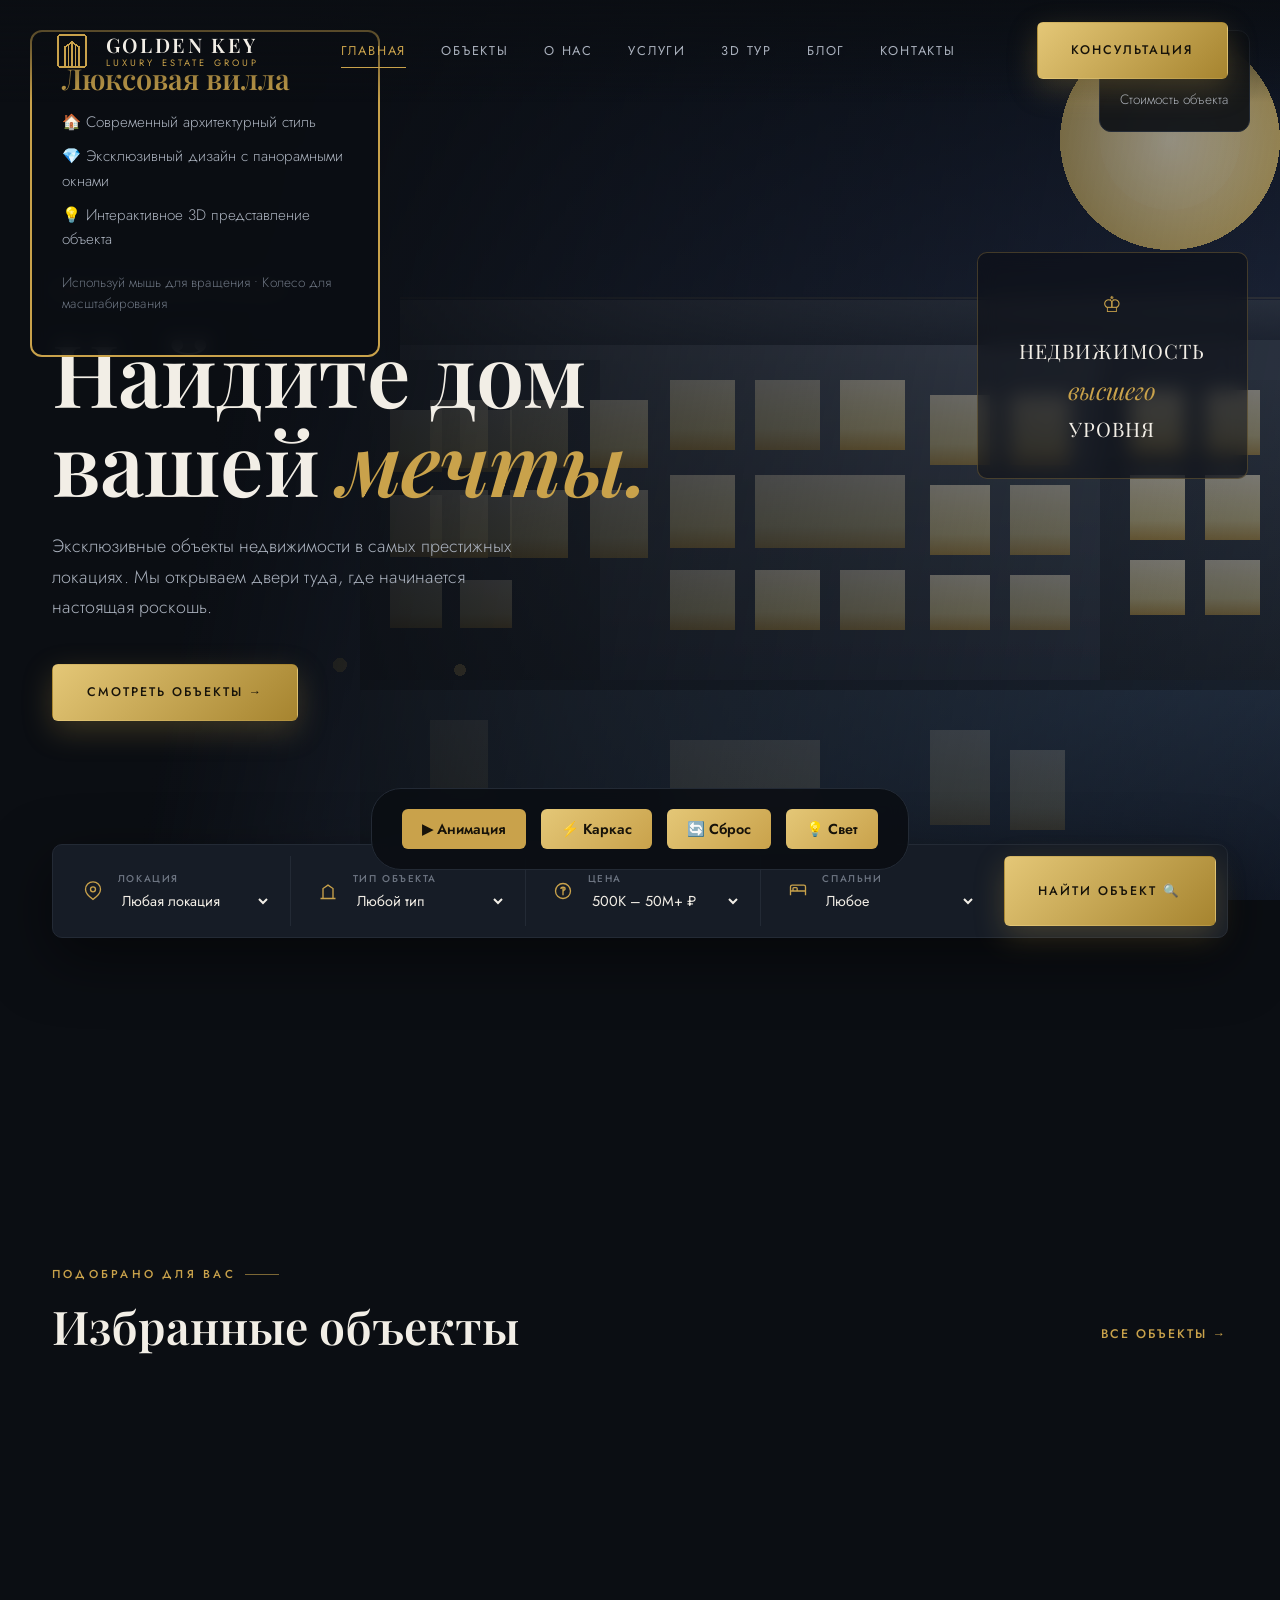
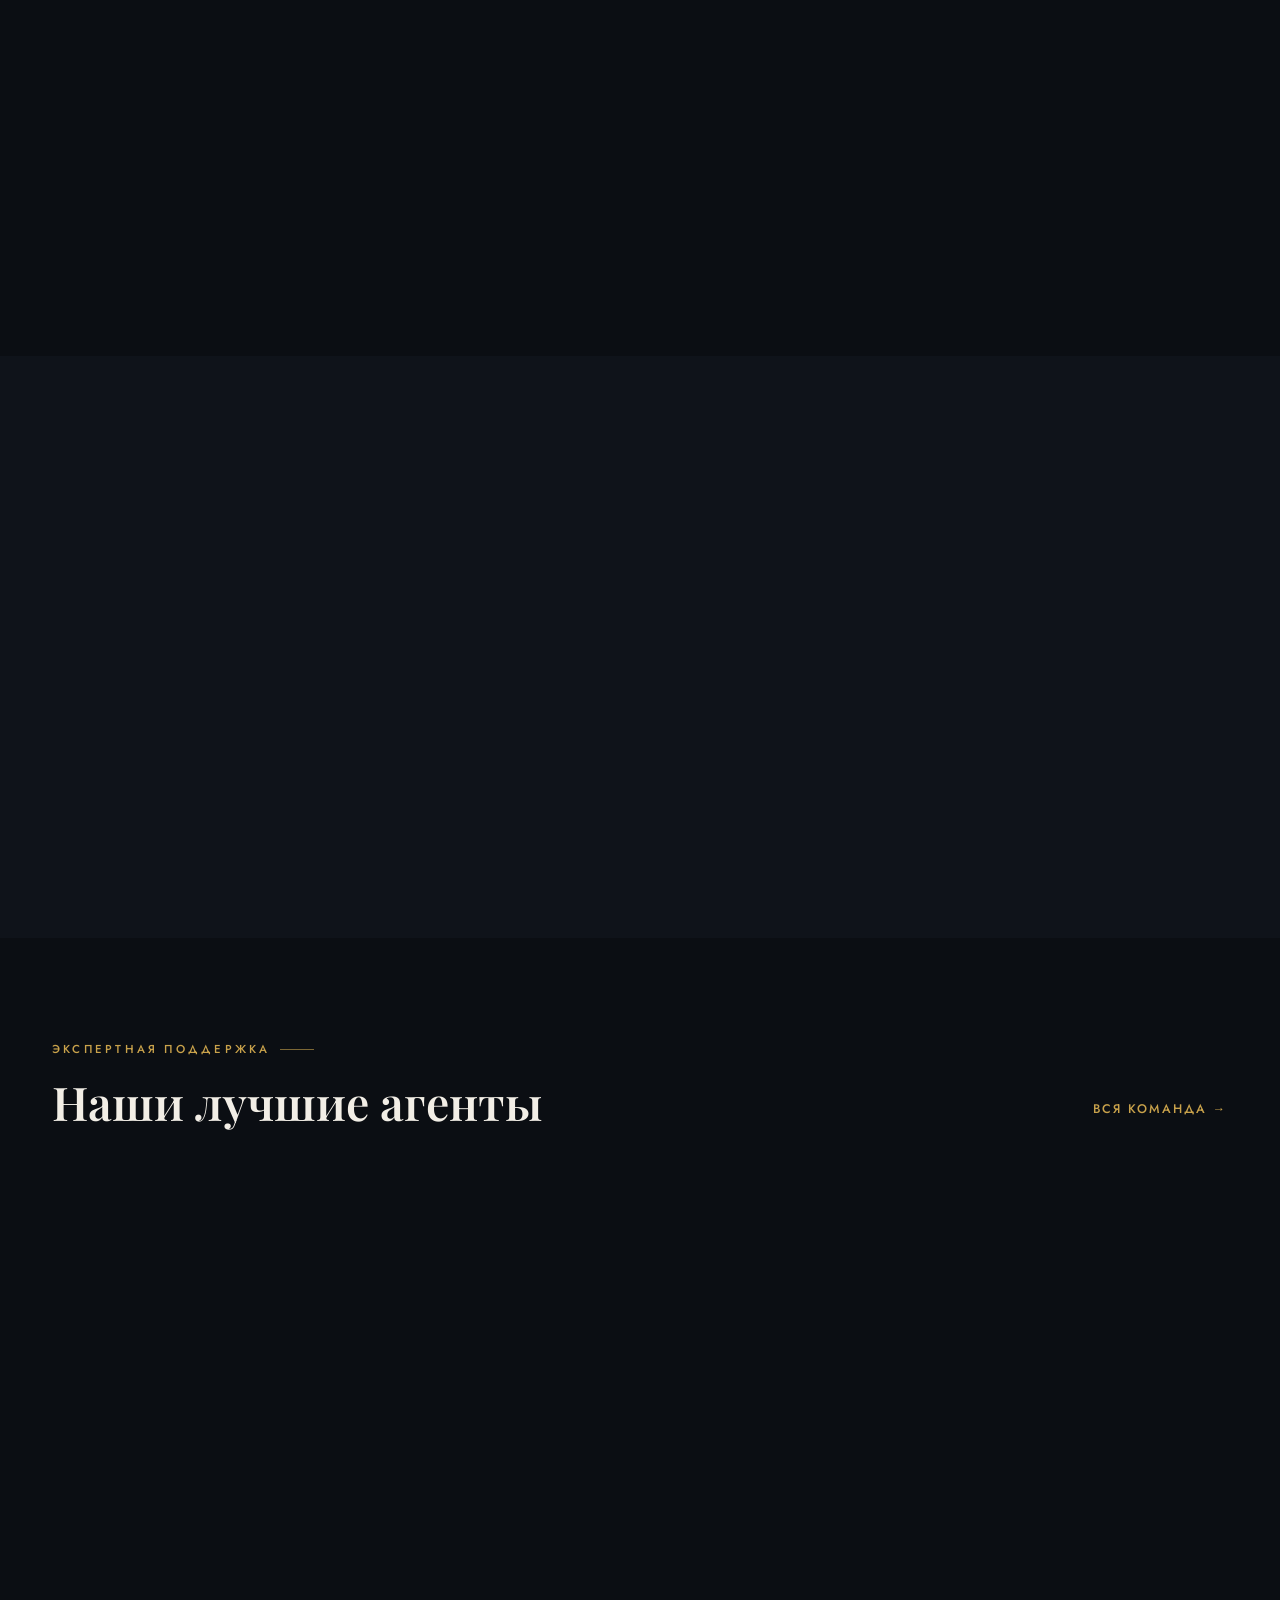
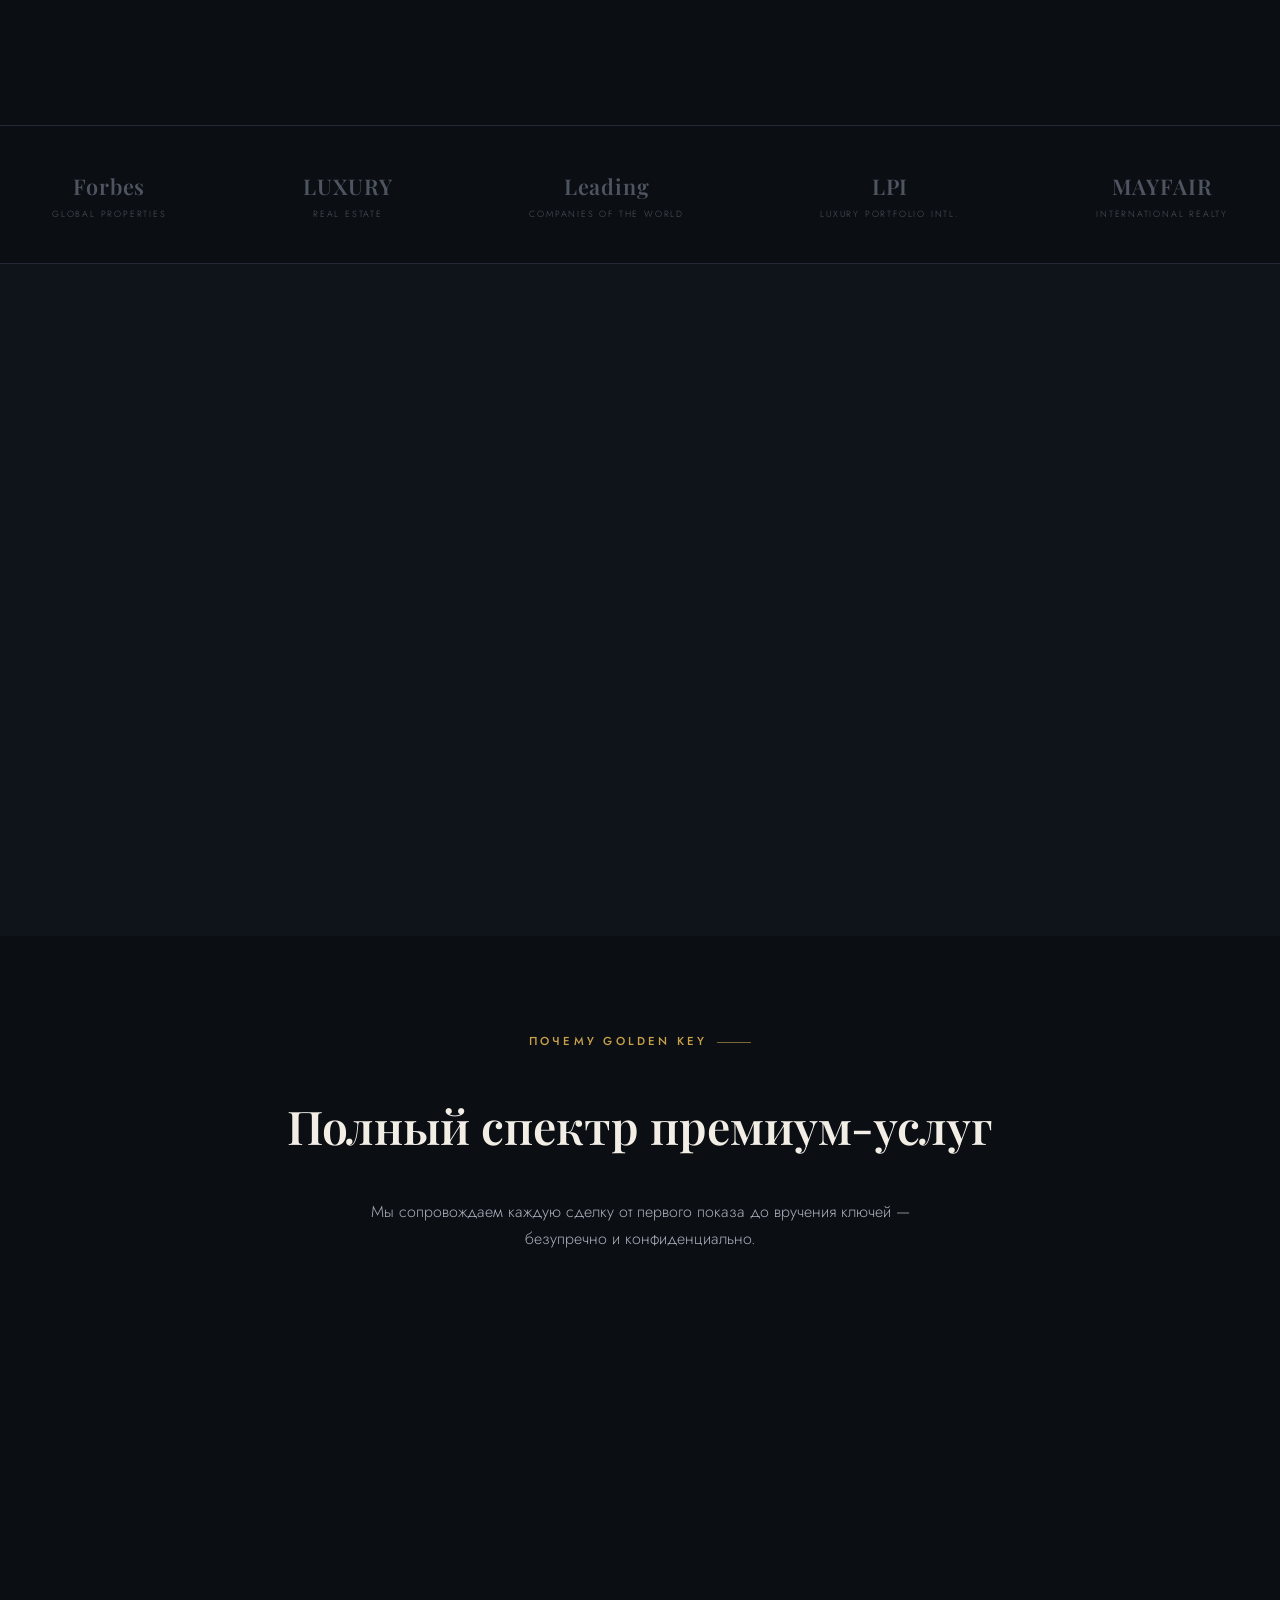
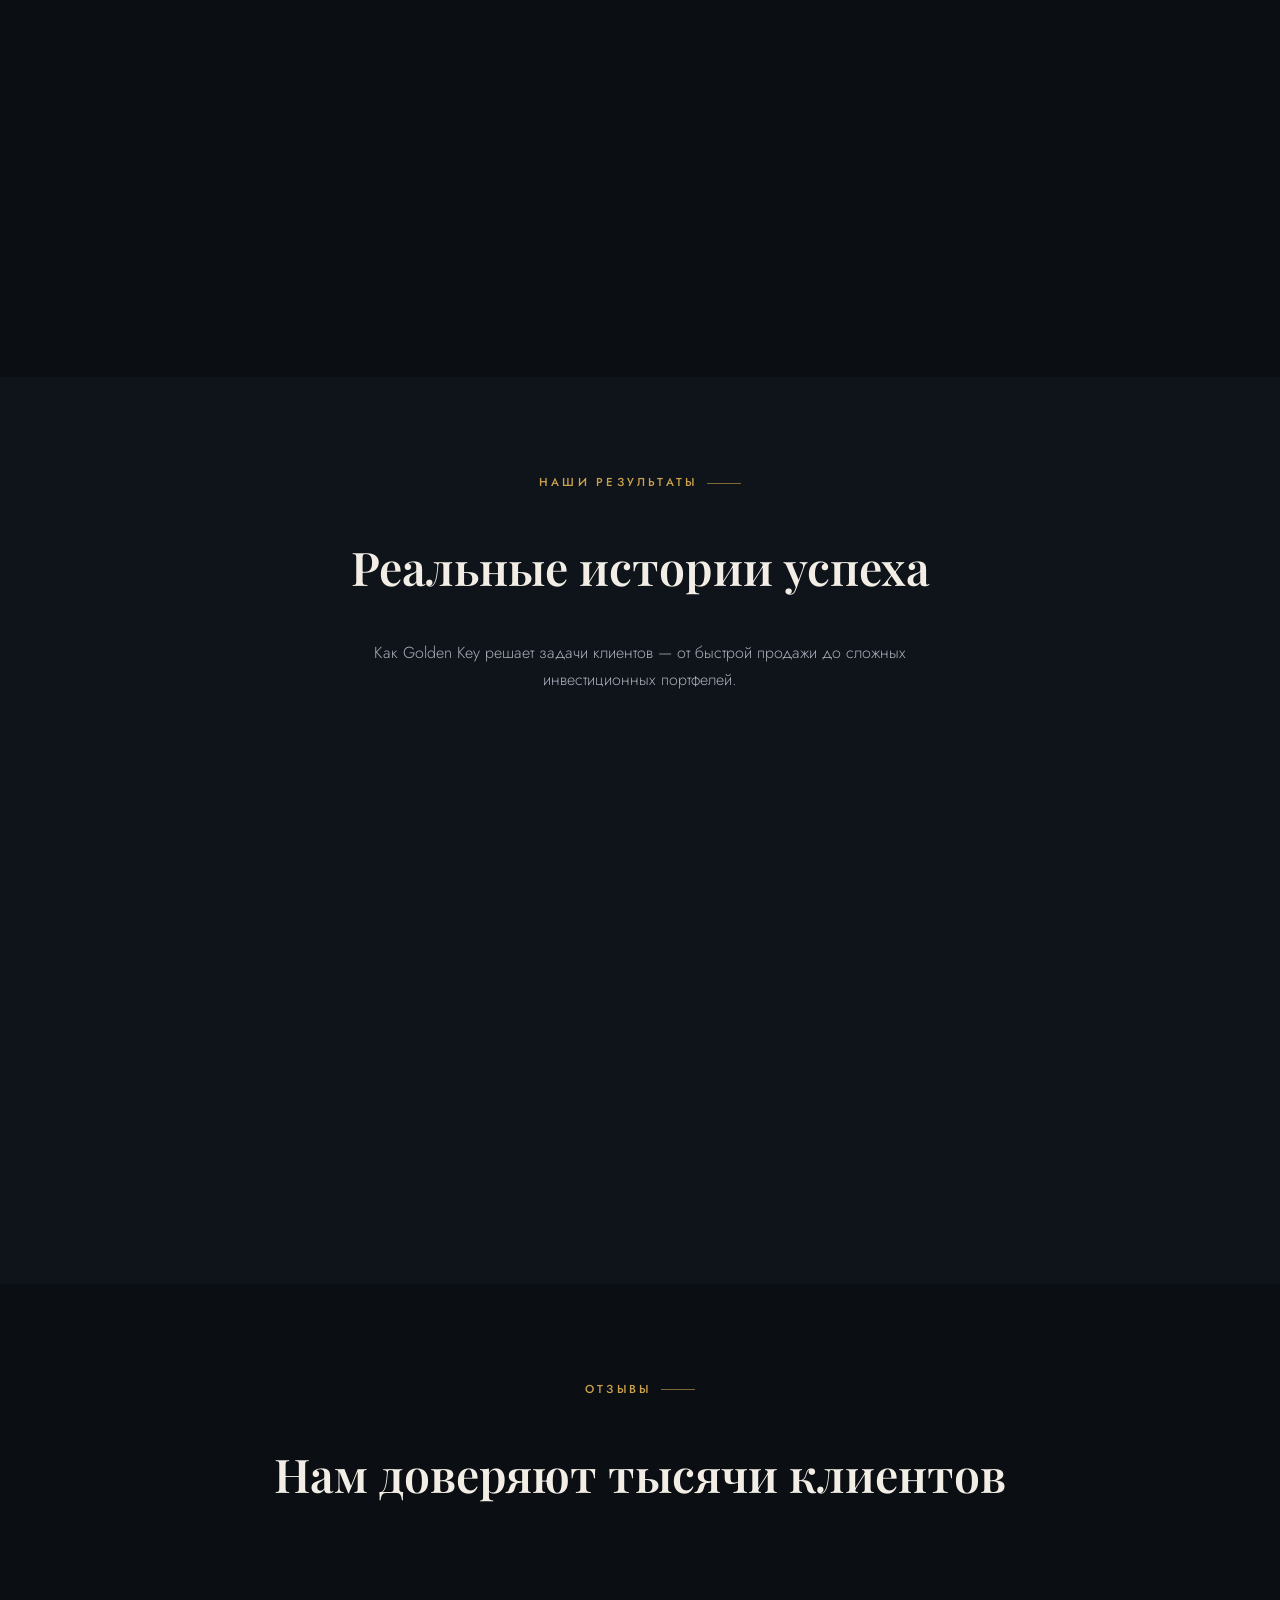
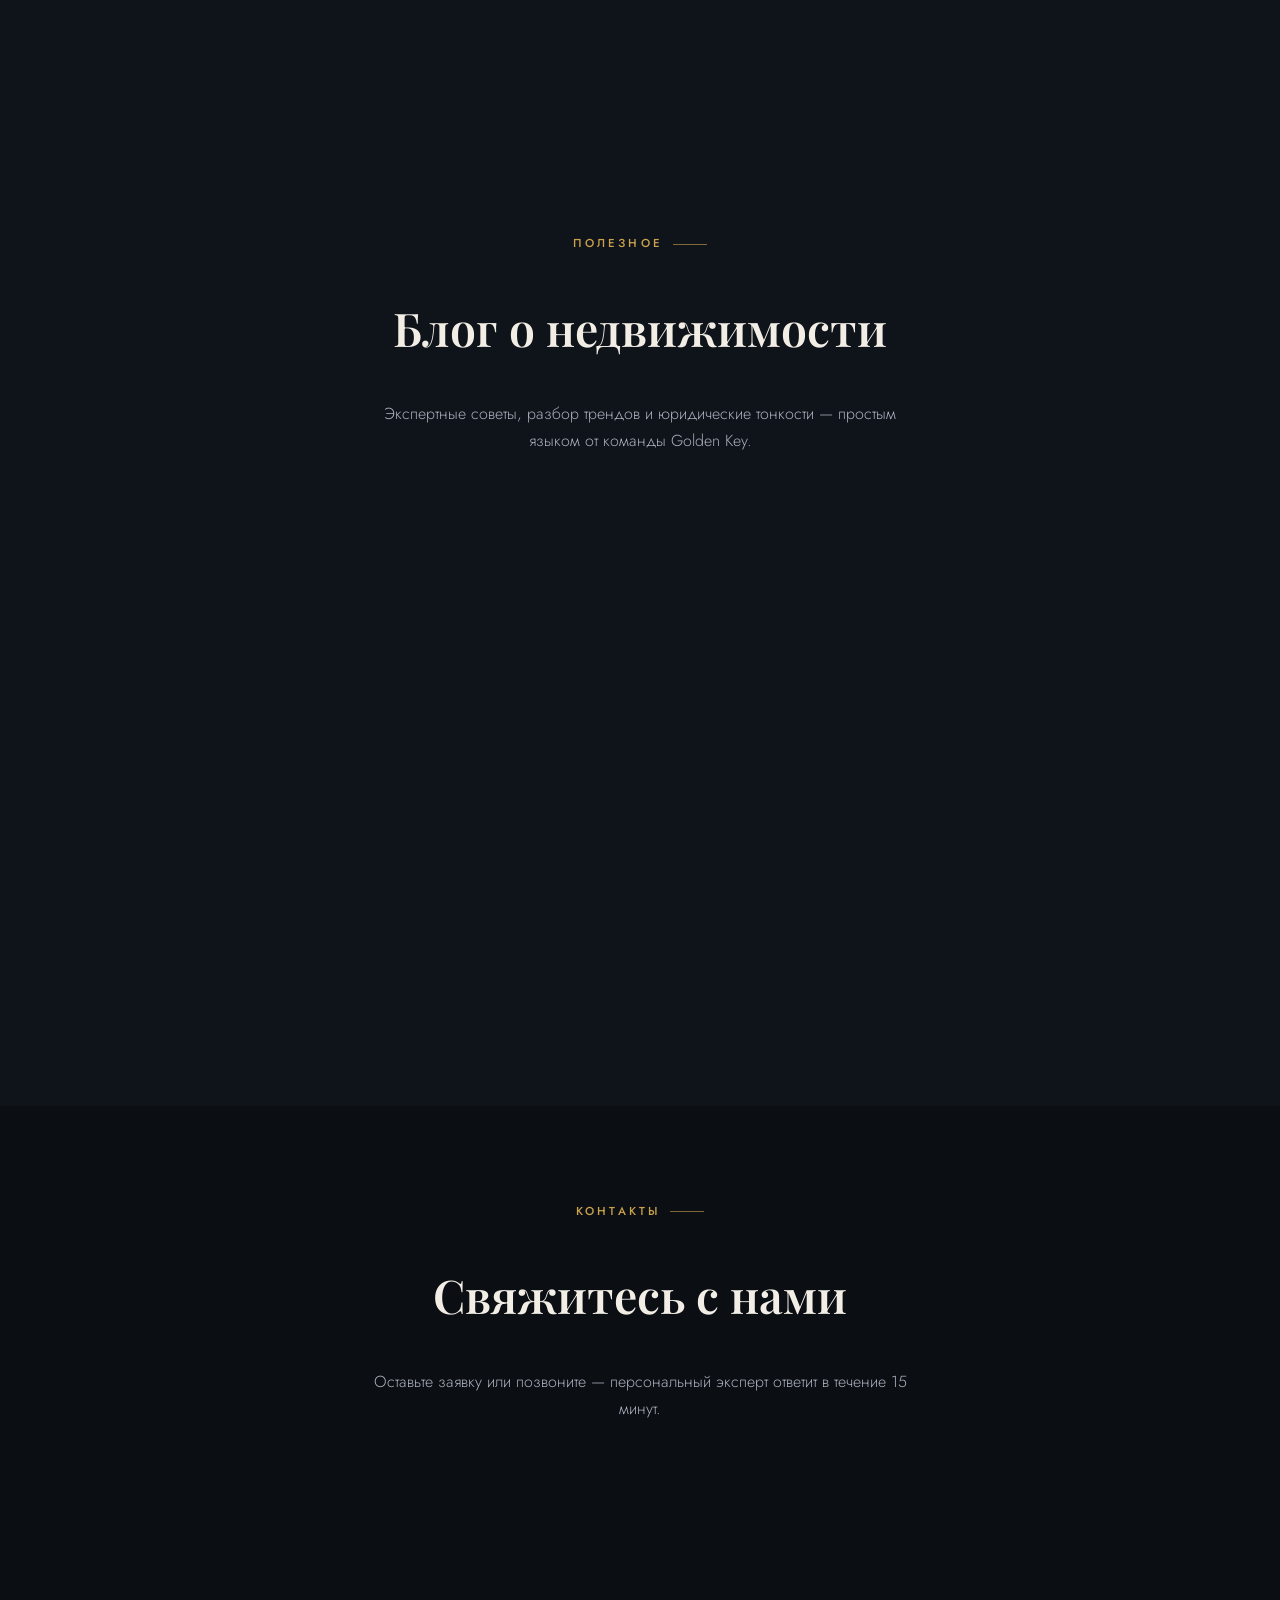
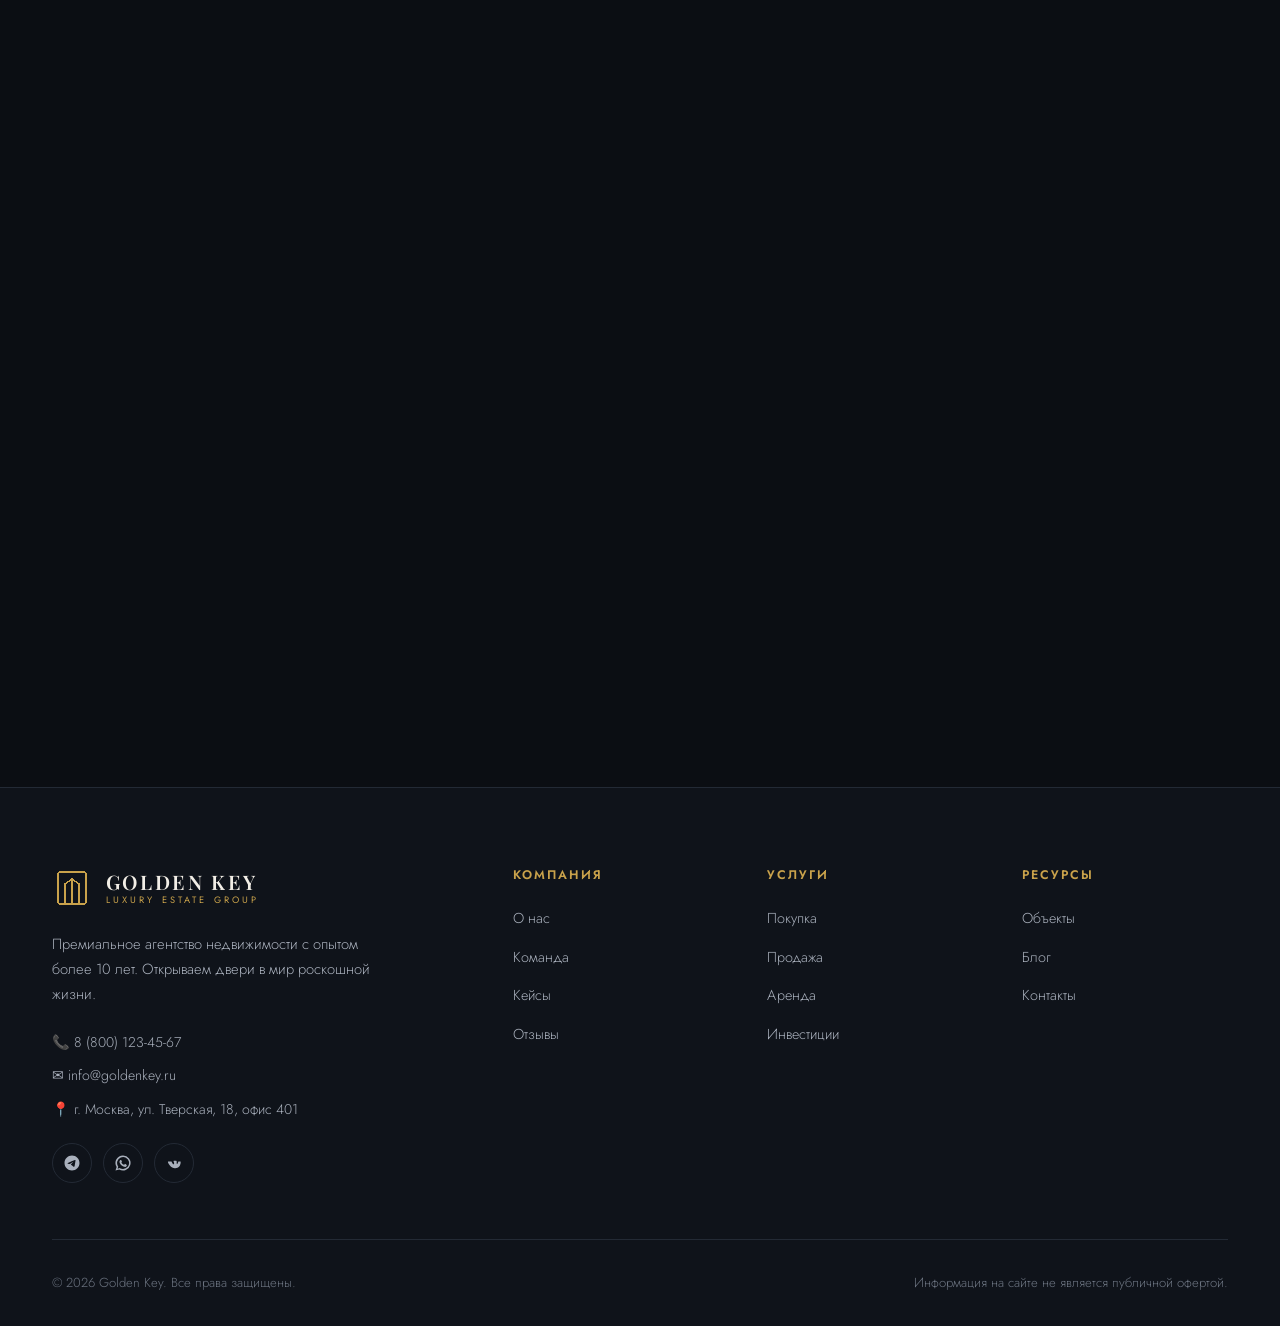
==== commit 3aceb71d: "🚨 Восстановлен правильный Golden Key (вместо DASMANN) - Вернул корректный index.html с Golden Key - " ====
--- a/golden-key/index.html
+++ b/golden-key/index.html
@@ -1,1860 +1,733 @@
-<title>DASMANN — Джинсовая одежда собственного производства</title>
+<!DOCTYPE html>
+<html lang="ru">
+<head>
 <meta charset="UTF-8">
 <meta name="viewport" content="width=device-width, initial-scale=1.0">
-<meta name="description" content="DASMANN — российский бренд джинсовой одежды собственного производства. Качественный деним, честные цены, индивидуальный подход.">
-
+<title>Golden Key — Люксовая недвижимость | Найдите дом своей мечты</title>
+<meta name="description" content="Golden Key — премиальное агентство недвижимости. Эксклюзивные объекты в лучших локациях. Более 10 лет опыта, 550+ люксовых объектов, 1200+ довольных клиентов.">
+<link rel="stylesheet" href="styles.css">
+<script src="https://cdnjs.cloudflare.com/ajax/libs/three.js/r128/three.min.js"></script>
 <style>
-  /* ── Tokens ── */
-  :root {
-    --indigo: #1B2A4A;
-    --indigo-deep: #12203A;
-    --brass: #B8963E;
-    --brass-light: #D4B35C;
-    --chalk: #F5F3EF;
-    --stone: #EAE7E1;
-    --warm-white: #FAFAF8;
-    --text: #12161F;
-    --text-secondary: #4A4E58;
-    --text-light: #7A7E88;
-    --slate: #2C3E5A;
-    --bg: var(--warm-white);
-    --bg-alt: var(--chalk);
-    --bg-hero: var(--indigo);
-    --card-bg: #fff;
-    --card-border: #e5e2dc;
-    --footer-bg: var(--indigo-deep);
-    --footer-text: #c8ccd4;
-    --input-bg: #fff;
-    --input-border: #d0cdc6;
-    --overlay: rgba(18, 32, 58, 0.55);
-  }
-
-  @media (prefers-color-scheme: dark) {
-    :root {
-      --bg: #111318;
-      --bg-alt: #191C22;
-      --bg-hero: #0D1520;
-      --text: #E4E6EA;
-      --text-secondary: #A0A4AE;
-      --text-light: #6A6E78;
-      --card-bg: #1A1D24;
-      --card-border: #2A2D34;
-      --footer-bg: #0A0E16;
-      --footer-text: #8A8E98;
-      --input-bg: #1A1D24;
-      --input-border: #2A2D34;
-      --overlay: rgba(10, 14, 22, 0.7);
-      --stone: #1E2128;
-      --chalk: #191C22;
-    }
-  }
-  :root[data-theme="dark"] {
-    --bg: #111318;
-    --bg-alt: #191C22;
-    --bg-hero: #0D1520;
-    --text: #E4E6EA;
-    --text-secondary: #A0A4AE;
-    --text-light: #6A6E78;
-    --card-bg: #1A1D24;
-    --card-border: #2A2D34;
-    --footer-bg: #0A0E16;
-    --footer-text: #8A8E98;
-    --input-bg: #1A1D24;
-    --input-border: #2A2D34;
-    --overlay: rgba(10, 14, 22, 0.7);
-    --stone: #1E2128;
-    --chalk: #191C22;
-  }
-  :root[data-theme="light"] {
-    --bg: #FAFAF8;
-    --bg-alt: #F5F3EF;
-    --bg-hero: #1B2A4A;
-    --text: #12161F;
-    --text-secondary: #4A4E58;
-    --text-light: #7A7E88;
-    --card-bg: #fff;
-    --card-border: #e5e2dc;
-    --footer-bg: #12203A;
-    --footer-text: #c8ccd4;
-    --input-bg: #fff;
-    --input-border: #d0cdc6;
-    --overlay: rgba(18, 32, 58, 0.55);
-    --stone: #EAE7E1;
-    --chalk: #F5F3EF;
-  }
-
-  /* ── Reset & Base ── */
-  *, *::before, *::after { box-sizing: border-box; margin: 0; padding: 0; }
-
-  body {
-    font-family: 'Segoe UI', 'Helvetica Neue', Arial, sans-serif;
-    color: var(--text);
-    background: var(--bg);
-    line-height: 1.65;
-    font-size: 16px;
-    -webkit-font-smoothing: antialiased;
-  }
-
-  img { max-width: 100%; display: block; }
-  a { color: inherit; text-decoration: none; }
-
-  .sr-only {
-    position: absolute; width: 1px; height: 1px;
-    padding: 0; margin: -1px; overflow: hidden;
-    clip: rect(0,0,0,0); border: 0;
-  }
-
-  /* ── Typography ── */
-  h1, h2, h3, h4 {
-    font-family: Georgia, 'Times New Roman', serif;
-    font-weight: 700;
-    line-height: 1.15;
-    text-wrap: balance;
-  }
-
-  .eyebrow {
-    font-family: 'Segoe UI', 'Helvetica Neue', Arial, sans-serif;
-    font-size: 0.75rem;
-    font-weight: 600;
-    letter-spacing: 0.18em;
-    text-transform: uppercase;
-    color: var(--brass);
-  }
-
-  /* ── Header ── */
-  .site-header {
-    position: fixed;
-    top: 0; left: 0; right: 0;
-    z-index: 100;
-    background: rgba(27, 42, 74, 0.92);
-    backdrop-filter: blur(12px);
-    -webkit-backdrop-filter: blur(12px);
-    border-bottom: 1px solid rgba(255,255,255,0.08);
-  }
-
-  .header-inner {
-    max-width: 1200px;
-    margin: 0 auto;
-    padding: 0 2rem;
-    height: 64px;
-    display: flex;
-    align-items: center;
-    justify-content: space-between;
-  }
-
-  .logo {
-    font-family: Georgia, 'Times New Roman', serif;
-    font-size: 1.5rem;
-    font-weight: 700;
-    letter-spacing: 0.25em;
-    color: #fff;
-    text-transform: uppercase;
-  }
-
-  .logo span {
-    color: var(--brass);
-    font-weight: 400;
-  }
-
-  nav { display: flex; gap: 2rem; align-items: center; }
-
-  nav a {
-    color: rgba(255,255,255,0.75);
-    font-size: 0.8rem;
-    letter-spacing: 0.12em;
-    text-transform: uppercase;
-    font-weight: 500;
-    transition: color 0.2s;
-  }
-  nav a:hover, nav a:focus-visible { color: #fff; }
-  nav a:focus-visible { outline: 2px solid var(--brass); outline-offset: 4px; border-radius: 2px; }
-
-  .nav-toggle { display: none; background: none; border: none; cursor: pointer; padding: 8px; }
-  .nav-toggle svg { display: block; }
-
-  /* ── Hero ── */
-  .hero {
-    background: var(--bg-hero);
-    position: relative;
-    min-height: 100vh;
-    display: flex;
-    align-items: center;
-    justify-content: center;
-    overflow: hidden;
-  }
-
-  .hero::before {
-    content: '';
-    position: absolute;
-    inset: 0;
-    background:
-      repeating-linear-gradient(
-        90deg,
-        transparent,
-        transparent 2px,
-        rgba(255,255,255,0.015) 2px,
-        rgba(255,255,255,0.015) 3px
-      ),
-      repeating-linear-gradient(
-        0deg,
-        transparent,
-        transparent 1px,
-        rgba(255,255,255,0.008) 1px,
-        rgba(255,255,255,0.008) 2px
-      );
-  }
-
-  .hero::after {
-    content: '';
-    position: absolute;
-    inset: 0;
-    background: radial-gradient(ellipse 80% 60% at 50% 40%, transparent 40%, rgba(12,20,40,0.5));
-  }
-
-  .hero-content {
-    position: relative;
-    z-index: 2;
-    text-align: center;
-    padding: 8rem 2rem 6rem;
-    max-width: 800px;
-  }
-
-  .hero-eyebrow {
-    font-size: 0.8rem;
-    letter-spacing: 0.3em;
-    color: var(--brass);
-    margin-bottom: 2rem;
-    font-weight: 500;
-  }
-
-  .hero h1 {
-    font-size: clamp(2.8rem, 7vw, 5.5rem);
-    color: #fff;
-    letter-spacing: 0.08em;
-    text-transform: uppercase;
-    margin-bottom: 1.5rem;
-  }
-
-  .hero-sub {
-    font-size: 1.15rem;
-    color: rgba(255,255,255,0.65);
-    max-width: 520px;
-    margin: 0 auto 3rem;
-    line-height: 1.7;
-  }
-
-  .hero-cta {
-    display: inline-block;
-    padding: 1rem 3rem;
-    border: 1.5px solid var(--brass);
-    color: var(--brass);
-    font-size: 0.8rem;
-    letter-spacing: 0.2em;
-    text-transform: uppercase;
-    font-weight: 600;
-    transition: all 0.3s;
-  }
-  .hero-cta:hover {
-    background: var(--brass);
-    color: var(--indigo-deep);
-  }
-  .hero-cta:focus-visible {
-    outline: 2px solid var(--brass-light);
-    outline-offset: 4px;
-  }
-
-  .hero-scroll {
-    position: absolute;
-    bottom: 2.5rem;
-    left: 50%;
-    transform: translateX(-50%);
-    z-index: 2;
-    color: rgba(255,255,255,0.35);
-    font-size: 0.7rem;
-    letter-spacing: 0.2em;
-    text-transform: uppercase;
-    display: flex;
-    flex-direction: column;
-    align-items: center;
-    gap: 0.75rem;
-  }
-
-  .hero-scroll::after {
-    content: '';
-    width: 1px;
-    height: 40px;
-    background: linear-gradient(to bottom, rgba(255,255,255,0.3), transparent);
-    animation: scrollPulse 2s ease-in-out infinite;
-  }
-
-  @keyframes scrollPulse {
-    0%, 100% { opacity: 1; transform: scaleY(1); }
-    50% { opacity: 0.4; transform: scaleY(0.6); }
-  }
-
-  @media (prefers-reduced-motion: reduce) {
-    .hero-scroll::after { animation: none; }
-  }
-
-  /* ── Sections ── */
-  .section {
-    padding: 6rem 2rem;
-  }
-
-  .section-inner {
-    max-width: 1200px;
-    margin: 0 auto;
-  }
-
-  .section-header {
-    text-align: center;
-    margin-bottom: 4rem;
-  }
-
-  .section-header h2 {
-    font-size: clamp(1.8rem, 4vw, 2.8rem);
-    letter-spacing: 0.06em;
-    text-transform: uppercase;
-    margin-top: 0.75rem;
-  }
-
-  .section-header p {
-    max-width: 560px;
-    margin: 1.25rem auto 0;
-    color: var(--text-secondary);
-    font-size: 1rem;
-    line-height: 1.75;
-  }
-
-  .bg-alt { background: var(--bg-alt); }
-
-  /* ── Categories ── */
-  .categories-grid {
-    display: grid;
-    grid-template-columns: repeat(3, 1fr);
-    gap: 1.5rem;
-  }
-
-  .category-card {
-    position: relative;
-    aspect-ratio: 3 / 4;
-    overflow: hidden;
-    cursor: pointer;
-  }
-
-  .category-visual {
-    width: 100%;
-    height: 100%;
-    display: flex;
-    align-items: center;
-    justify-content: center;
-    transition: transform 0.5s ease;
-  }
-
-  .category-card:hover .category-visual {
-    transform: scale(1.03);
-  }
-
-  .cat-women {
-    background: linear-gradient(135deg, #2E4A7A 0%, #1B2A4A 40%, #3A5A8A 100%);
-  }
-
-  .cat-men {
-    background: linear-gradient(135deg, #1F3355 0%, #0F1F3A 40%, #2C4570 100%);
-  }
-
-  .cat-acc {
-    background: linear-gradient(135deg, #3A4A6A 0%, #222E48 40%, #4A5A7A 100%);
-  }
-
-  .category-icon {
-    opacity: 0.9;
-  }
-
-  .category-overlay {
-    position: absolute;
-    inset: 0;
-    display: flex;
-    flex-direction: column;
-    align-items: center;
-    justify-content: flex-end;
-    padding-bottom: 2.5rem;
-    gap: 0.75rem;
-    background: linear-gradient(to top, rgba(18,32,58,0.75) 0%, rgba(18,32,58,0.15) 50%, transparent 100%);
-    transition: background 0.3s;
-  }
-
-  .category-card:hover .category-overlay {
-    background: linear-gradient(to top, rgba(18,32,58,0.6) 0%, rgba(18,32,58,0.08) 50%, transparent 100%);
-  }
-
-  .category-overlay h3 {
-    font-size: 1.6rem;
-    color: #fff;
-    letter-spacing: 0.15em;
-    text-transform: uppercase;
-  }
-
-  .category-overlay .cat-link {
-    font-size: 0.72rem;
-    color: var(--brass);
-    letter-spacing: 0.18em;
-    text-transform: uppercase;
-    font-weight: 600;
-    padding-bottom: 2px;
-    border-bottom: 1px solid var(--brass);
-    transition: color 0.2s;
-  }
-
-  /* ── Products ── */
-  .products-grid {
-    display: grid;
-    grid-template-columns: repeat(4, 1fr);
-    gap: 2rem;
-  }
-
-  .product-card {
-    text-align: center;
-  }
-
-  .product-image {
-    aspect-ratio: 3 / 4;
-    background: var(--stone);
-    margin-bottom: 1.25rem;
-    display: flex;
-    align-items: center;
-    justify-content: center;
-    overflow: hidden;
-    position: relative;
-    transition: box-shadow 0.3s;
-  }
-
-  .product-card:hover .product-image {
-    box-shadow: 0 8px 30px rgba(0,0,0,0.1);
-  }
-
-  .jeans-svg {
-    width: 70%;
-    height: auto;
-    opacity: 0.95;
-    transition: transform 0.4s ease;
-  }
-
-  .product-card:hover .jeans-svg {
-    transform: translateY(-4px);
-  }
-
-  .product-name {
-    font-family: Georgia, 'Times New Roman', serif;
-    font-size: 1rem;
-    font-weight: 600;
-    margin-bottom: 0.25rem;
-    letter-spacing: 0.03em;
-  }
-
-  .product-desc {
-    font-size: 0.82rem;
-    color: var(--text-light);
-    margin-bottom: 0.5rem;
-  }
-
-  .product-price {
-    font-size: 0.95rem;
-    font-weight: 600;
-    color: var(--text);
-    font-variant-numeric: tabular-nums;
-  }
-
-  /* ── Gallery ── */
-  .gallery-section {
-    background: var(--bg);
-    padding: 6rem 2rem;
-  }
-
-  .gallery-grid {
-    display: grid;
-    grid-template-columns: repeat(3, 1fr);
-    gap: 2.5rem;
-    max-width: 1200px;
-    margin: 0 auto;
-  }
-
-  @media (max-width: 900px) {
-    .gallery-grid {
-      grid-template-columns: repeat(2, 1fr);
-    }
-  }
-
-  @media (max-width: 600px) {
-    .gallery-grid {
-      grid-template-columns: 1fr;
-      gap: 1.5rem;
-    }
-  }
-
-  .gallery-item {
-    position: relative;
-    overflow: hidden;
-    aspect-ratio: 4 / 5;
-    background: var(--stone);
-    border: 1px solid var(--card-border);
-    transition: transform 0.4s ease, box-shadow 0.4s ease;
-  }
-
-  .gallery-item:hover {
-    transform: translateY(-8px);
-    box-shadow: 0 12px 40px rgba(0,0,0,0.12);
-  }
-
-  .gallery-item img {
-    width: 100%;
-    height: 100%;
-    object-fit: cover;
-    display: block;
-  }
-
-  .gallery-overlay {
-    position: absolute;
-    inset: 0;
-    background: linear-gradient(to top, rgba(18,32,58,0.8) 0%, transparent 60%);
-    display: flex;
-    flex-direction: column;
-    justify-content: flex-end;
-    padding: 2rem;
-    opacity: 0;
-    transition: opacity 0.3s;
-  }
-
-  .gallery-item:hover .gallery-overlay {
-    opacity: 1;
-  }
-
-  .gallery-overlay h3 {
-    color: #fff;
-    font-size: 1.2rem;
-    margin-bottom: 0.5rem;
-  }
-
-  .gallery-overlay p {
-    color: rgba(255,255,255,0.75);
-    font-size: 0.85rem;
-    line-height: 1.6;
-  }
-
-  /* ── About ── */
-  .about-grid {
-    display: grid;
-    grid-template-columns: 1fr 1fr;
-    gap: 4rem;
-    align-items: center;
-  }
-
-  .about-visual {
-    aspect-ratio: 4 / 5;
-    background: linear-gradient(145deg, var(--indigo) 0%, var(--slate) 100%);
-    display: flex;
-    align-items: center;
-    justify-content: center;
-    position: relative;
-    overflow: hidden;
-  }
-
-  .about-visual::before {
-    content: '';
-    position: absolute;
-    inset: 0;
-    background:
-      repeating-linear-gradient(
-        45deg,
-        transparent,
-        transparent 8px,
-        rgba(255,255,255,0.02) 8px,
-        rgba(255,255,255,0.02) 9px
-      );
-  }
-
-  .about-visual-text {
-    font-family: Georgia, serif;
-    font-size: clamp(3rem, 6vw, 5rem);
-    color: rgba(255,255,255,0.08);
-    letter-spacing: 0.1em;
-    text-transform: uppercase;
-    writing-mode: vertical-lr;
-    position: relative;
-  }
-
-  .about-content h2 {
-    font-size: clamp(1.6rem, 3vw, 2.2rem);
-    letter-spacing: 0.04em;
-    margin-bottom: 1.5rem;
-  }
-
-  .about-content p {
-    color: var(--text-secondary);
-    margin-bottom: 1.25rem;
-    line-height: 1.8;
-  }
-
-  .about-content p:last-of-type {
-    margin-bottom: 2rem;
-  }
-
-  .about-stats {
-    display: flex;
-    gap: 3rem;
-    margin-top: 2.5rem;
-    padding-top: 2.5rem;
-    border-top: 1px solid var(--card-border);
-  }
-
-  .stat-number {
-    font-family: Georgia, serif;
-    font-size: 2rem;
-    font-weight: 700;
-    color: var(--brass);
-    font-variant-numeric: tabular-nums;
-  }
-
-  .stat-label {
-    font-size: 0.78rem;
-    color: var(--text-light);
-    letter-spacing: 0.08em;
-    text-transform: uppercase;
-    margin-top: 0.25rem;
-  }
-
-  /* ── Lookbook Gallery ── */
-  .gallery-grid {
-    display: grid;
-    grid-template-columns: repeat(12, 1fr);
-    grid-template-rows: auto;
-    gap: 1rem;
-  }
-
-  .gallery-item {
-    position: relative;
-    overflow: hidden;
-    cursor: pointer;
-  }
-
-  .gallery-item--tall { grid-column: span 4; grid-row: span 2; }
-  .gallery-item--wide { grid-column: span 8; }
-  .gallery-item--medium { grid-column: span 4; }
-  .gallery-item--full { grid-column: span 6; }
-
-  .gallery-placeholder {
-    width: 100%;
-    height: 100%;
-    min-height: 280px;
-    display: flex;
-    flex-direction: column;
-    align-items: center;
-    justify-content: center;
-    gap: 1rem;
-    position: relative;
-    transition: transform 0.5s ease;
-  }
-
-  .gallery-item:hover .gallery-placeholder {
-    transform: scale(1.02);
-  }
-
-  /* Denim stack - referencing stacked jeans photo */
-  .gp-denim-stack {
-    background:
-      linear-gradient(180deg,
-        #0F1F3A 0%, #1B3A6B 12%,
-        #1F3D6E 12%, #2A4F82 24%,
-        #3A6A9A 24%, #4A7AAA 36%,
-        #1A2E50 36%, #223C64 48%,
-        #2C4A78 48%, #3A5A8A 60%,
-        #162844 60%, #1E3658 72%,
-        #4A7AAA 72%, #5A8ABB 84%,
-        #1B3A6B 84%, #2A4F82 100%
-      );
-  }
-
-  .gp-denim-stack::before {
-    content: '';
-    position: absolute;
-    inset: 0;
-    background:
-      repeating-linear-gradient(90deg, transparent, transparent 1px, rgba(255,255,255,0.02) 1px, rgba(255,255,255,0.02) 2px),
-      repeating-linear-gradient(0deg, transparent, transparent 1px, rgba(255,255,255,0.01) 1px, rgba(255,255,255,0.01) 2px);
-  }
-
-  /* Folded colors - referencing multi-color folded jeans */
-  .gp-folded-colors {
-    background: linear-gradient(160deg, #F8F6F2 0%, #F0EDE8 100%);
-  }
-
-  .gp-folded-colors .folded-stack {
-    display: flex;
-    flex-direction: column;
-    gap: 0;
-    width: 70%;
-    transform: rotate(-8deg);
-  }
-
-  .folded-piece {
-    height: 48px;
-    border-radius: 4px 4px 0 0;
-    position: relative;
-    box-shadow: 0 2px 8px rgba(0,0,0,0.1);
-  }
-
-  .folded-piece::after {
-    content: '';
-    position: absolute;
-    top: 8px; left: 15%;
-    width: 12px; height: 12px;
-    border-radius: 50%;
-    background: rgba(255,255,255,0.3);
-    border: 1px solid rgba(255,255,255,0.2);
-  }
-
-  .fp-indigo { background: linear-gradient(90deg, #1B3A6B, #2A4F82); }
-  .fp-olive { background: linear-gradient(90deg, #3A3A28, #4A4A35); }
-  .fp-charcoal { background: linear-gradient(90deg, #2A2A30, #3A3A40); }
-  .fp-black { background: linear-gradient(90deg, #1A1A20, #2A2A30); }
-  .fp-burgundy { background: linear-gradient(90deg, #5A1A2A, #7A2A3A); }
-
-  /* Flat-lay outfit - referencing styled outfit composition */
-  .gp-flatlay {
-    background: linear-gradient(145deg, #F5F2EC, #EAE6DE);
-  }
-
-  .flatlay-composition {
-    width: 85%;
-    height: 85%;
-    position: relative;
-  }
-
-  .flatlay-shirt {
-    position: absolute;
-    top: 5%; left: 15%;
-    width: 65%; height: 40%;
-    background: linear-gradient(135deg, #5A3A20, #7A5A38);
-    border-radius: 8px 8px 4px 4px;
-    transform: rotate(-3deg);
-  }
-
-  .flatlay-shirt::before {
-    content: '';
-    position: absolute;
-    top: 0; left: 38%; width: 24%; height: 20%;
-    background: #F5F2EC;
-    border-radius: 0 0 50% 50%;
-  }
-
-  .flatlay-shirt::after {
-    content: '';
-    position: absolute;
-    top: 22%; left: 30%; width: 40%; height: 65%;
-    background: #F0EDE8;
-    border-radius: 4px;
-  }
-
-  .flatlay-pants {
-    position: absolute;
-    top: 38%; left: 20%;
-    width: 50%; height: 55%;
-    background: linear-gradient(180deg, #E8E0D4, #D8D0C4);
-    border-radius: 4px;
-    transform: rotate(-2deg);
-  }
-
-  .flatlay-bag {
-    position: absolute;
-    bottom: 20%; left: 5%;
-    width: 22%; height: 28%;
-    background: #EAE4DA;
-    border-radius: 3px;
-    border: 1px solid #D4CEC4;
-    transform: rotate(5deg);
-  }
-
-  .flatlay-shoes {
-    position: absolute;
-    bottom: 8%; right: 10%;
-    width: 20%; height: 15%;
-    background: #F8F6F2;
-    border-radius: 20px 20px 4px 4px;
-    border: 1px solid #E0DCD4;
-    transform: rotate(15deg);
-  }
-
-  .flatlay-watch {
-    position: absolute;
-    top: 10%; right: 10%;
-    width: 12%; height: 12%;
-    border-radius: 50%;
-    background: #F5F2EC;
-    border: 2px solid #C8C0B4;
-  }
-
-  /* Outfit on person - referencing styling photo */
-  .gp-outfit {
-    background: linear-gradient(180deg, #E8E4DE 0%, #D8D4CE 50%, #4A4E58 50%, #3A3E48 100%);
-  }
-
-  .outfit-figure {
-    width: 50%;
-    height: 80%;
-    position: relative;
-  }
-
-  .outfit-torso {
-    width: 100%;
-    height: 45%;
-    background: #F0EDE8;
-    border-radius: 8px 8px 0 0;
-    position: relative;
-  }
-
-  .outfit-torso::before {
-    content: '';
-    position: absolute;
-    top: 0; left: 35%; width: 30%; height: 15%;
-    background: #D8D4CC;
-    border-radius: 0 0 50% 50%;
-  }
-
-  .outfit-legs {
-    width: 100%;
-    height: 55%;
-    background: linear-gradient(180deg, #4A5568, #5A6578);
-    border-radius: 0 0 4px 4px;
-  }
-
-  /* Gallery labels */
-  .gallery-label {
-    position: absolute;
-    bottom: 0; left: 0; right: 0;
-    padding: 2rem 1.25rem 1.25rem;
-    background: linear-gradient(to top, rgba(0,0,0,0.55) 0%, transparent 100%);
-    z-index: 2;
-  }
-
-  .gallery-label h4 {
-    font-size: 0.95rem;
-    color: #fff;
-    letter-spacing: 0.06em;
-    margin-bottom: 0.25rem;
-  }
-
-  .gallery-label p {
-    font-size: 0.72rem;
-    color: rgba(255,255,255,0.6);
-    letter-spacing: 0.1em;
-    text-transform: uppercase;
-  }
-
-  .gallery-add-hint {
-    position: absolute;
-    top: 50%; left: 50%;
-    transform: translate(-50%, -50%);
-    z-index: 3;
-    display: flex;
-    flex-direction: column;
-    align-items: center;
-    gap: 0.6rem;
-    opacity: 0;
-    transition: opacity 0.3s;
-    pointer-events: none;
-  }
-
-  .gallery-item:hover .gallery-add-hint {
-    opacity: 1;
-  }
-
-  .gallery-add-hint svg {
-    width: 36px;
-    height: 36px;
-    color: #fff;
-    opacity: 0.8;
-  }
-
-  .gallery-add-hint span {
-    font-size: 0.7rem;
-    color: rgba(255,255,255,0.8);
-    letter-spacing: 0.12em;
-    text-transform: uppercase;
-    font-weight: 500;
-    background: rgba(0,0,0,0.35);
-    padding: 0.35rem 0.75rem;
-    border-radius: 2px;
-  }
-
-  @media (max-width: 900px) {
-    .gallery-grid {
-      grid-template-columns: 1fr 1fr;
-    }
-    .gallery-item--tall,
-    .gallery-item--wide,
-    .gallery-item--medium,
-    .gallery-item--full {
-      grid-column: span 1;
-      grid-row: span 1;
-    }
-    .gallery-item--wide {
-      grid-column: span 2;
-    }
-  }
-
-  @media (max-width: 600px) {
-    .gallery-grid {
-      grid-template-columns: 1fr;
-    }
-    .gallery-item--wide {
-      grid-column: span 1;
-    }
-    .gallery-placeholder {
-      min-height: 240px;
-    }
-  }
-
-  /* ── Advantages ── */
-  .advantages-grid {
-    display: grid;
-    grid-template-columns: repeat(4, 1fr);
-    gap: 2rem;
-  }
-
-  .advantage-card {
-    text-align: center;
-    padding: 2.5rem 1.5rem;
-    background: var(--card-bg);
-    border: 1px solid var(--card-border);
-    transition: border-color 0.3s, box-shadow 0.3s;
-  }
-
-  .advantage-card:hover {
-    border-color: var(--brass);
-    box-shadow: 0 4px 20px rgba(0,0,0,0.06);
-  }
-
-  .advantage-icon {
-    width: 48px;
-    height: 48px;
-    margin: 0 auto 1.5rem;
-    color: var(--brass);
-  }
-
-  .advantage-card h4 {
-    font-size: 0.95rem;
-    letter-spacing: 0.06em;
-    text-transform: uppercase;
-    margin-bottom: 0.75rem;
-  }
-
-  .advantage-card p {
-    font-size: 0.85rem;
-    color: var(--text-secondary);
-    line-height: 1.7;
-  }
-
-  /* ── Newsletter ── */
-  .newsletter {
-    background: var(--indigo);
-    padding: 5rem 2rem;
-    text-align: center;
-    position: relative;
-    overflow: hidden;
-  }
-
-  .newsletter::before {
-    content: '';
-    position: absolute;
-    inset: 0;
-    background:
-      repeating-linear-gradient(
-        90deg,
-        transparent,
-        transparent 3px,
-        rgba(255,255,255,0.01) 3px,
-        rgba(255,255,255,0.01) 4px
-      );
-  }
-
-  .newsletter-inner {
-    position: relative;
-    z-index: 1;
-    max-width: 600px;
-    margin: 0 auto;
-  }
-
-  .newsletter h2 {
-    font-size: 1.8rem;
-    color: #fff;
-    letter-spacing: 0.08em;
-    text-transform: uppercase;
-    margin-bottom: 0.75rem;
-  }
-
-  .newsletter p {
-    color: rgba(255,255,255,0.55);
-    margin-bottom: 2rem;
-    font-size: 0.95rem;
-  }
-
-  .newsletter-form {
-    display: flex;
-    gap: 0;
-    max-width: 480px;
-    margin: 0 auto;
-  }
-
-  .newsletter-form input {
-    flex: 1;
-    padding: 1rem 1.25rem;
-    border: 1.5px solid rgba(255,255,255,0.2);
-    background: rgba(255,255,255,0.06);
-    color: #fff;
-    font-size: 0.9rem;
-    font-family: inherit;
-    outline: none;
-    transition: border-color 0.2s;
-  }
-
-  .newsletter-form input::placeholder {
-    color: rgba(255,255,255,0.35);
-  }
-
-  .newsletter-form input:focus {
-    border-color: var(--brass);
-  }
-
-  .newsletter-form button {
-    padding: 1rem 2rem;
-    background: var(--brass);
-    color: var(--indigo-deep);
-    border: none;
-    font-size: 0.75rem;
-    font-weight: 700;
-    letter-spacing: 0.15em;
-    text-transform: uppercase;
-    cursor: pointer;
-    font-family: inherit;
-    transition: background 0.2s;
-    white-space: nowrap;
-  }
-
-  .newsletter-form button:hover {
-    background: var(--brass-light);
-  }
-
-  .newsletter-form button:focus-visible {
-    outline: 2px solid #fff;
-    outline-offset: 2px;
-  }
-
-  /* ── Footer ── */
-  .site-footer {
-    background: var(--footer-bg);
-    padding: 4rem 2rem 2rem;
-  }
-
-  .footer-inner {
-    max-width: 1200px;
-    margin: 0 auto;
-  }
-
-  .footer-grid {
-    display: grid;
-    grid-template-columns: 2fr 1fr 1fr 1fr;
-    gap: 3rem;
-    padding-bottom: 3rem;
-    border-bottom: 1px solid rgba(255,255,255,0.08);
-  }
-
-  .footer-brand .logo {
-    font-size: 1.3rem;
-    margin-bottom: 1rem;
-  }
-
-  .footer-brand p {
-    color: var(--footer-text);
-    font-size: 0.85rem;
-    line-height: 1.7;
-    max-width: 300px;
-  }
-
-  .footer-col h4 {
-    font-size: 0.72rem;
-    letter-spacing: 0.18em;
-    text-transform: uppercase;
-    color: rgba(255,255,255,0.5);
-    margin-bottom: 1.25rem;
-    font-family: 'Segoe UI', 'Helvetica Neue', Arial, sans-serif;
-    font-weight: 600;
-  }
-
-  .footer-col ul { list-style: none; }
-
-  .footer-col li {
-    margin-bottom: 0.6rem;
-  }
-
-  .footer-col a {
-    color: var(--footer-text);
-    font-size: 0.85rem;
-    transition: color 0.2s;
-  }
-
-  .footer-col a:hover { color: #fff; }
-  .footer-col a:focus-visible { outline: 1px solid var(--brass); outline-offset: 2px; }
-
-  .footer-bottom {
-    display: flex;
-    justify-content: space-between;
-    align-items: center;
-    padding-top: 2rem;
-    color: rgba(255,255,255,0.25);
-    font-size: 0.78rem;
-  }
-
-  .footer-social {
-    display: flex;
-    gap: 1.25rem;
-  }
-
-  .footer-social a {
-    color: rgba(255,255,255,0.35);
-    transition: color 0.2s;
-  }
-
-  .footer-social a:hover { color: var(--brass); }
-  .footer-social a:focus-visible { outline: 1px solid var(--brass); outline-offset: 4px; }
-
-  /* ── Mobile ── */
-  @media (max-width: 900px) {
-    .categories-grid { grid-template-columns: 1fr; gap: 1rem; }
-    .category-card { aspect-ratio: 16 / 9; }
-    .products-grid { grid-template-columns: repeat(2, 1fr); gap: 1.5rem; }
-    .about-grid { grid-template-columns: 1fr; gap: 2.5rem; }
-    .about-visual { aspect-ratio: 16 / 9; }
-    .advantages-grid { grid-template-columns: repeat(2, 1fr); }
-    .footer-grid { grid-template-columns: 1fr 1fr; gap: 2rem; }
-  }
-
-  @media (max-width: 600px) {
-    .section { padding: 4rem 1.25rem; }
-    nav { display: none; }
-    .nav-toggle { display: block; }
-    nav.open {
-      display: flex;
-      flex-direction: column;
-      position: absolute;
-      top: 64px; left: 0; right: 0;
-      background: rgba(27, 42, 74, 0.97);
-      padding: 1.5rem 2rem;
-      gap: 1rem;
-    }
-    .products-grid { grid-template-columns: 1fr 1fr; gap: 1rem; }
-    .advantages-grid { grid-template-columns: 1fr; }
-    .footer-grid { grid-template-columns: 1fr; gap: 2rem; }
-    .footer-bottom { flex-direction: column; gap: 1rem; text-align: center; }
-    .about-stats { flex-direction: column; gap: 1.5rem; }
-    .newsletter-form { flex-direction: column; }
-    .newsletter-form button { padding: 1rem; }
-    .hero-content { padding: 7rem 1.5rem 5rem; }
-  }
+#canvas-3d {
+  display: block;
+  width: 100%;
+  height: 100%;
+}
+#3d-tour {
+  position: relative;
+  height: 100vh;
+  overflow: hidden;
+}
+#3d-tour .section-inner {
+  position: relative;
+  width: 100%;
+  height: 100%;
+  display: flex;
+  align-items: center;
+  justify-content: center;
+}
+.info-3d {
+  position: fixed;
+  top: 30px;
+  left: 30px;
+  background: rgba(11,14,19,0.9);
+  border: 2px solid #C9A24B;
+  padding: 30px;
+  border-radius: 12px;
+  max-width: 350px;
+  z-index: 10;
+  backdrop-filter: blur(10px);
+}
+.info-3d h3 {
+  font-size: 1.8rem;
+  color: #C9A24B;
+  margin-bottom: 15px;
+}
+.info-3d p {
+  font-family: 'Jost', sans-serif;
+  font-size: 0.95rem;
+  color: #A9B0BC;
+  line-height: 1.6;
+  margin-bottom: 10px;
+}
+.controls-3d {
+  position: fixed;
+  bottom: 30px;
+  left: 50%;
+  transform: translateX(-50%);
+  background: rgba(11,14,19,0.9);
+  border: 1px solid #232A35;
+  padding: 20px 30px;
+  border-radius: 30px;
+  backdrop-filter: blur(10px);
+  display: flex;
+  gap: 15px;
+  z-index: 10;
+}
+.control-btn-3d {
+  background: linear-gradient(135deg, #E4C777, #C9A24B);
+  color: #17130A;
+  border: none;
+  padding: 10px 20px;
+  border-radius: 6px;
+  font-family: 'Jost', sans-serif;
+  font-weight: 600;
+  cursor: pointer;
+  transition: all 0.3s;
+  font-size: 0.9rem;
+}
+.control-btn-3d:hover {
+  transform: translateY(-2px);
+  box-shadow: 0 8px 20px rgba(201,162,75,0.3);
+}
+.control-btn-3d.active {
+  background: #C9A24B;
+}
+.top-right-3d {
+  position: fixed;
+  top: 30px;
+  right: 30px;
+  background: rgba(11,14,19,0.9);
+  border: 1px solid #232A35;
+  padding: 20px;
+  border-radius: 12px;
+  backdrop-filter: blur(10px);
+  z-index: 10;
+  text-align: center;
+}
+.top-right-3d p {
+  font-family: 'Jost', sans-serif;
+  font-size: 0.85rem;
+  color: #A9B0BC;
+  margin-top: 10px;
+}
 </style>
+</head>
+<body>
 
 <!-- Header -->
-<header class="site-header">
+<header class="site-header" id="siteHeader">
   <div class="header-inner">
-    <a href="#" class="logo">DAS<span>MANN</span></a>
-    <button class="nav-toggle" aria-label="Меню" onclick="document.querySelector('nav').classList.toggle('open')">
-      <svg width="24" height="24" viewBox="0 0 24 24" fill="none" stroke="#fff" stroke-width="2">
-        <line x1="3" y1="6" x2="21" y2="6"/><line x1="3" y1="12" x2="21" y2="12"/><line x1="3" y1="18" x2="21" y2="18"/>
+    <a href="#hero" class="logo" aria-label="Golden Key — на главную">
+      <svg class="logo-mark" viewBox="0 0 40 40" fill="none" xmlns="http://www.w3.org/2000/svg" shape-rendering="crispEdges">
+        <rect x="6" y="4" width="28" height="32" rx="2" stroke="#C9A24B" stroke-width="1.5"/>
+        <path d="M13 36 V16 L20 11 L27 16 V36" stroke="#C9A24B" stroke-width="1.5"/>
+        <line x1="20" y1="11" x2="20" y2="36" stroke="#C9A24B" stroke-width="1.5"/>
+        <line x1="16.5" y1="14" x2="16.5" y2="36" stroke="#C9A24B" stroke-width="1"/>
+        <line x1="23.5" y1="14" x2="23.5" y2="36" stroke="#C9A24B" stroke-width="1"/>
       </svg>
+      <span class="logo-text"><span class="lt-name">GOLDEN KEY</span><span class="lt-sub">Luxury Estate Group</span></span>
+    </a>
+    <button class="nav-toggle" data-nav-toggle aria-label="Открыть меню">
+      <svg width="26" height="26" viewBox="0 0 24 24" fill="none" stroke="#C9A24B" stroke-width="1.6"><line x1="3" y1="6" x2="21" y2="6"/><line x1="3" y1="12" x2="21" y2="12"/><line x1="3" y1="18" x2="21" y2="18"/></svg>
     </button>
-    <nav>
-      <a href="#collection">Коллекция</a>
-      <a href="#products">Хиты продаж</a>
-      <a href="#about">О бренде</a>
-      <a href="#lookbook">Lookbook</a>
-      <a href="#contact">Контакты</a>
+    <nav class="main-nav" data-nav>
+      <a href="#hero" class="active">Главная</a>
+      <a href="#catalog">Объекты</a>
+      <a href="#about">О нас</a>
+      <a href="#services">Услуги</a>
+      <a href="#3d-tour">3D Тур</a>
+      <a href="#blog">Блог</a>
+      <a href="#contacts">Контакты</a>
     </nav>
+    <div class="header-cta">
+      <button class="theme-toggle" data-theme-toggle aria-label="Сменить тему">
+        <svg width="18" height="18" viewBox="0 0 24 24" fill="none" stroke="currentColor" stroke-width="2"><circle cx="12" cy="12" r="5"/><line x1="12" y1="1" x2="12" y2="3"/><line x1="12" y1="21" x2="12" y2="23"/><line x1="4.2" y1="4.2" x2="5.6" y2="5.6"/><line x1="18.4" y1="18.4" x2="19.8" y2="19.8"/><line x1="1" y1="12" x2="3" y2="12"/><line x1="21" y1="12" x2="23" y2="12"/><line x1="4.2" y1="19.8" x2="5.6" y2="18.4"/><line x1="18.4" y1="5.6" x2="19.8" y2="4.2"/></svg>
+      </button>
+      <a href="#contacts" class="btn btn-primary">Консультация</a>
+    </div>
   </div>
 </header>
 
 <!-- Hero -->
-<section class="hero">
-  <div class="hero-content">
-    <p class="hero-eyebrow eyebrow">Собственное производство · Россия</p>
-    <h1>Деним,<br>который<br>рассказывает<br>историю</h1>
-    <p class="hero-sub">Авторская джинсовая одежда от Ирины Дасманн. Каждая вещь — это честный крой, настоящий деним и внимание к деталям, которое чувствуется при первом прикосновении.</p>
-    <a href="#collection" class="hero-cta">Смотреть коллекцию</a>
-  </div>
-  <div class="hero-scroll" aria-hidden="true">Scroll</div>
-</section>
-
-<!-- Categories -->
-<section class="section" id="collection">
+<section class="hero" id="hero">
+  <div class="hero-bg">
+    <svg viewBox="0 0 1440 900" preserveAspectRatio="xMidYMid slice" xmlns="http://www.w3.org/2000/svg" shape-rendering="crispEdges">
+      <defs>
+        <linearGradient id="heroSky" x1="0" y1="0" x2="0" y2="1">
+          <stop offset="0%" stop-color="#0d1420"/><stop offset="20%" stop-color="#192238"/><stop offset="50%" stop-color="#2a3754"/><stop offset="85%" stop-color="#3a4a6a"/><stop offset="100%" stop-color="#445578"/>
+        </linearGradient>
+        <linearGradient id="heroVilla" x1="0" y1="0" x2="1" y2="1">
+          <stop offset="0%" stop-color="#484f63"/><stop offset="40%" stop-color="#3a4456"/><stop offset="100%" stop-color="#242c3e"/>
+        </linearGradient>
+        <linearGradient id="heroVillaWall" x1="0" y1="0" x2="0" y2="1">
+          <stop offset="0%" stop-color="#5a6478"/><stop offset="50%" stop-color="#3d4758"/><stop offset="100%" stop-color="#2a3344"/>
+        </linearGradient>
+        <linearGradient id="heroWallDark" x1="0" y1="0" x2="0" y2="1">
+          <stop offset="0%" stop-color="#3a4456"/><stop offset="100%" stop-color="#1f2733"/>
+        </linearGradient>
+        <linearGradient id="heroGlow" x1="0" y1="0" x2="0" y2="1">
+          <stop offset="0%" stop-color="#FFF4D9"/><stop offset="30%" stop-color="#F5E8BC"/><stop offset="70%" stop-color="#E8D89A"/><stop offset="100%" stop-color="#C9A24B"/>
+        </linearGradient>
+        <linearGradient id="heroWater" x1="0" y1="0" x2="1" y2="1">
+          <stop offset="0%" stop-color="#3a4a5e"/><stop offset="45%" stop-color="#2a3a50"/><stop offset="100%" stop-color="#141c2c"/>
+        </linearGradient>
+        <radialGradient id="heroMoon">
+          <stop offset="0%" stop-color="#FFF4D9" opacity="0.15"/>
+          <stop offset="100%" stop-color="#E4C777" opacity="0.02"/>
+        </radialGradient>
+        <filter id="heroGlow2" x="-50%" y="-50%" width="200%" height="200%">
+          <feGaussianBlur in="SourceGraphic" stdDeviation="1"/>
+          <feComponentTransfer>
+            <feFuncA type="linear" slope="0.8"/>
+          </feComponentTransfer>
+        </filter>
+        <filter id="heroShadow">
+          <feDropShadow dx="0" dy="16" stdDeviation="12" flood-opacity="0.5" flood-color="#000000"/>
+        </filter>
+      </defs>
+      <!-- Night sky background -->
+      <rect width="1440" height="900" fill="url(#heroSky)"/>
+      <!-- Moon -->
+      <circle cx="1250" cy="140" r="110" fill="url(#heroMoon)"/>
+      <circle cx="1250" cy="140" r="100" fill="#E4C777" opacity="0.06"/>
+      <circle cx="1250" cy="140" r="70" fill="#FFF4D9" opacity="0.08"/>
+      <!-- Main villa base structure -->
+      <rect x="480" y="300" width="920" height="380" fill="url(#heroVillaWall)" filter="url(#heroShadow)"/>
+      <rect x="480" y="300" width="920" height="45" fill="url(#heroVilla)"/>
+      <!-- Left tower -->
+      <rect x="440" y="360" width="240" height="320" fill="url(#heroWallDark)"/>
+      <rect x="440" y="360" width="240" height="40" fill="#3a4456"/>
+      <!-- Right tower -->
+      <rect x="1180" y="340" width="220" height="340" fill="url(#heroWallDark)"/>
+      <rect x="1180" y="340" width="220" height="40" fill="#3a4456"/>
+      <!-- Main level windows - left section -->
+      <g opacity="0.95">
+        <rect x="510" y="400" width="58" height="68" fill="url(#heroGlow)" opacity="0.82"/>
+        <rect x="590" y="400" width="58" height="68" fill="url(#heroGlow)" opacity="0.65"/>
+        <rect x="670" y="400" width="58" height="68" fill="url(#heroGlow)" opacity="0.88"/>
+        <rect x="510" y="490" width="58" height="68" fill="url(#heroGlow)" opacity="0.75"/>
+        <rect x="590" y="490" width="58" height="68" fill="url(#heroGlow)" opacity="0.8"/>
+        <rect x="670" y="490" width="58" height="68" fill="url(#heroGlow)" opacity="0.68"/>
+      </g>
+      <!-- Main level windows - center section -->
+      <g opacity="0.96">
+        <rect x="750" y="380" width="65" height="70" fill="url(#heroGlow)" opacity="0.85"/>
+        <rect x="835" y="380" width="65" height="70" fill="url(#heroGlow)" opacity="0.7"/>
+        <rect x="920" y="380" width="65" height="70" fill="url(#heroGlow)" opacity="0.88"/>
+        <rect x="750" y="475" width="65" height="73" fill="url(#heroGlow)" opacity="0.78"/>
+        <rect x="835" y="475" width="150" height="73" fill="url(#heroGlow)" opacity="0.62"/>
+        <rect x="750" y="570" width="65" height="60" fill="url(#heroGlow)" opacity="0.72"/>
+        <rect x="835" y="570" width="65" height="60" fill="url(#heroGlow)" opacity="0.8"/>
+        <rect x="920" y="570" width="65" height="60" fill="url(#heroGlow)" opacity="0.68"/>
+      </g>
+      <!-- Main level windows - right section -->
+      <g opacity="0.93">
+        <rect x="1010" y="395" width="60" height="70" fill="url(#heroGlow)" opacity="0.8"/>
+        <rect x="1090" y="395" width="60" height="70" fill="url(#heroGlow)" opacity="0.75"/>
+        <rect x="1010" y="485" width="60" height="70" fill="url(#heroGlow)" opacity="0.82"/>
+        <rect x="1090" y="485" width="60" height="70" fill="url(#heroGlow)" opacity="0.7"/>
+        <rect x="1010" y="575" width="60" height="55" fill="url(#heroGlow)" opacity="0.77"/>
+        <rect x="1090" y="575" width="60" height="55" fill="url(#heroGlow)" opacity="0.65"/>
+      </g>
+      <!-- Left tower windows -->
+      <g opacity="0.88">
+        <rect x="470" y="410" width="52" height="62" fill="url(#heroGlow)" opacity="0.75"/>
+        <rect x="540" y="410" width="52" height="62" fill="url(#heroGlow)" opacity="0.62"/>
+        <rect x="470" y="495" width="52" height="62" fill="url(#heroGlow)" opacity="0.8"/>
+        <rect x="540" y="495" width="52" height="62" fill="url(#heroGlow)" opacity="0.7"/>
+        <rect x="470" y="580" width="52" height="48" fill="url(#heroGlow)" opacity="0.68"/>
+        <rect x="540" y="580" width="52" height="48" fill="url(#heroGlow)" opacity="0.72"/>
+      </g>
+      <!-- Right tower windows -->
+      <g opacity="0.9">
+        <rect x="1210" y="390" width="55" height="65" fill="url(#heroGlow)" opacity="0.78"/>
+        <rect x="1285" y="390" width="55" height="65" fill="url(#heroGlow)" opacity="0.68"/>
+        <rect x="1210" y="475" width="55" height="65" fill="url(#heroGlow)" opacity="0.82"/>
+        <rect x="1285" y="475" width="55" height="65" fill="url(#heroGlow)" opacity="0.72"/>
+        <rect x="1210" y="560" width="55" height="55" fill="url(#heroGlow)" opacity="0.75"/>
+        <rect x="1285" y="560" width="55" height="55" fill="url(#heroGlow)" opacity="0.65"/>
+      </g>
+      <!-- Water pool area -->
+      <rect x="440" y="680" width="960" height="220" fill="url(#heroWater)"/>
+      <rect x="440" y="680" width="960" height="10" fill="#1a2330" opacity="0.7"/>
+      <!-- Water surface reflections -->
+      <g opacity="0.28">
+        <rect x="510" y="720" width="58" height="90" fill="url(#heroGlow)"/>
+        <rect x="750" y="740" width="150" height="110" fill="url(#heroGlow)"/>
+        <rect x="1010" y="730" width="60" height="95" fill="url(#heroGlow)"/>
+        <rect x="1090" y="750" width="55" height="80" fill="url(#heroGlow)"/>
+      </g>
+      <!-- Landscape accent lights -->
+      <circle cx="420" cy="665" r="7" fill="#E4C777" opacity="0.75"/>
+      <circle cx="540" cy="670" r="6" fill="#E4C777" opacity="0.65"/>
+      <circle cx="1370" cy="660" r="7" fill="#E4C777" opacity="0.7"/>
+      <circle cx="1390" cy="675" r="6" fill="#E4C777" opacity="0.6"/>
+      <!-- Decorative architectural line -->
+      <line x1="480" y1="298" x2="1400" y2="298" stroke="#E4C777" stroke-width="2" opacity="0.15"/>
+    </svg>
+  </div>
+  <div class="hero-inner">
+    <div class="hero-content">
+      <span class="eyebrow">Люксовая жизнь заново</span>
+      <h1>Найдите дом<br>вашей <span class="accent">мечты.</span></h1>
+      <p class="lead">Эксклюзивные объекты недвижимости в самых престижных локациях. Мы открываем двери туда, где начинается настоящая роскошь.</p>
+      <div class="hero-actions">
+        <a href="#catalog" class="btn btn-primary">Смотреть объекты →</a>
+      </div>
+    </div>
+  </div>
+  <div class="hero-badge">
+    <div class="crown">♔</div>
+    <div class="hb-1">НЕДВИЖИМОСТЬ</div>
+    <div class="hb-2">высшего</div>
+    <div class="hb-3">УРОВНЯ</div>
+  </div>
+</section>
+
+<!-- Search bar -->
+<div class="search-bar">
+  <form class="search-inner">
+    <div class="search-cell">
+      <svg class="search-icon" width="20" height="20" viewBox="0 0 24 24" fill="none" stroke="currentColor" stroke-width="1.6"><path d="M21 10c0 6-9 12-9 12s-9-6-9-12a9 9 0 0 1 18 0z"/><circle cx="12" cy="10" r="3"/></svg>
+      <div class="search-field-group"><label>Локация</label><select><option>Любая локация</option><option>Центральный район</option><option>Приморский район</option><option>Западный район</option></select></div>
+    </div>
+    <div class="search-cell">
+      <svg class="search-icon" width="20" height="20" viewBox="0 0 24 24" fill="none" stroke="currentColor" stroke-width="1.6"><path d="M3 21h18M6 21V9l6-4 6 4v12"/></svg>
+      <div class="search-field-group"><label>Тип объекта</label><select><option>Любой тип</option><option>Вилла</option><option>Пентхаус</option><option>Особняк</option><option>Апартаменты</option></select></div>
+    </div>
+    <div class="search-cell">
+      <svg class="search-icon" width="20" height="20" viewBox="0 0 24 24" fill="none" stroke="currentColor" stroke-width="1.6"><circle cx="12" cy="12" r="9"/><path d="M12 7v10M9.5 9.5a2.5 2 0 0 1 5 0c0 1.5-2.5 1.5-2.5 3"/></svg>
+      <div class="search-field-group"><label>Цена</label><select><option>500К – 50М+ ₽</option><option>до 10М ₽</option><option>10М – 30М ₽</option><option>30М+ ₽</option></select></div>
+    </div>
+    <div class="search-cell">
+      <svg class="search-icon" width="20" height="20" viewBox="0 0 24 24" fill="none" stroke="currentColor" stroke-width="1.6"><path d="M3 12V7a2 2 0 0 1 2-2h14a2 2 0 0 1 2 2v5M3 12h18M3 12v5M21 12v5M6 12V9a1 1 0 0 1 1-1h3a1 1 0 0 1 1 1v3"/></svg>
+      <div class="search-field-group"><label>Спальни</label><select><option>Любое</option><option>1–2</option><option>3–4</option><option>5+</option></select></div>
+    </div>
+    <button type="submit" class="btn btn-primary">Найти объект 🔍</button>
+  </form>
+</div>
+
+<!-- Stats -->
+<section class="stats">
+  <div class="stats-inner reveal">
+    <div class="stat">
+      <svg class="stat-icon" width="30" height="30" viewBox="0 0 24 24" fill="none" stroke="currentColor" stroke-width="1.4"><path d="M6 3h12l4 6-10 12L2 9z"/><path d="M6 3l6 18M18 3l-6 18M2 9h20"/></svg>
+      <div><div class="stat-num">10+</div><div class="stat-label">Лет опыта</div></div>
+    </div>
+    <div class="stat">
+      <svg class="stat-icon" width="30" height="30" viewBox="0 0 24 24" fill="none" stroke="currentColor" stroke-width="1.4"><path d="M3 21h18M5 21V10l7-5 7 5v11"/><path d="M9 21v-6h6v6"/></svg>
+      <div><div class="stat-num">550+</div><div class="stat-label">Люкс-объектов</div></div>
+    </div>
+    <div class="stat">
+      <svg class="stat-icon" width="30" height="30" viewBox="0 0 24 24" fill="none" stroke="currentColor" stroke-width="1.4"><circle cx="9" cy="8" r="4"/><path d="M2 21c0-4 3-6 7-6s7 2 7 6"/><path d="M17 8a4 4 0 0 1 0 6M20 21c0-3-1.5-4.5-3-5"/></svg>
+      <div><div class="stat-num">1200+</div><div class="stat-label">Клиентов</div></div>
+    </div>
+    <div class="stat">
+      <svg class="stat-icon" width="30" height="30" viewBox="0 0 24 24" fill="none" stroke="currentColor" stroke-width="1.4"><circle cx="12" cy="12" r="10"/><path d="M2 12h20M12 2a15 15 0 0 1 0 20M12 2a15 15 0 0 0 0 20"/></svg>
+      <div><div class="stat-num">25+</div><div class="stat-label">Премиум-локаций</div></div>
+    </div>
+  </div>
+</section>
+
+<!-- Featured Properties -->
+<section class="section" id="catalog">
   <div class="section-inner">
-    <div class="section-header">
-      <p class="eyebrow">Коллекция 2026</p>
-      <h2>Выберите свой стиль</h2>
-      <p>От классических прямых силуэтов до современных зауженных моделей — деним Dasmann подчёркивает индивидуальность каждого.</p>
-    </div>
-    <div class="categories-grid">
-      <div class="category-card">
-        <div class="category-visual cat-women">
-          <svg class="category-icon" viewBox="0 0 200 360" fill="none" xmlns="http://www.w3.org/2000/svg">
-            <!-- Female figure in skinny jeans & top -->
-            <!-- Head -->
-            <ellipse cx="100" cy="42" rx="18" ry="22" fill="#D4A574"/>
-            <!-- Hair -->
-            <path d="M82 30 Q80 10 100 8 Q120 10 118 30 L120 55 Q115 48 110 50 L108 35 Q100 28 92 35 L90 50 Q85 48 80 55 Z" fill="#3A2A1A"/>
-            <path d="M118 30 Q125 45 122 70 Q118 60 115 55" fill="#3A2A1A"/>
-            <!-- Neck -->
-            <rect x="94" y="62" width="12" height="12" fill="#D4A574"/>
-            <!-- Top (white tee) -->
-            <path d="M78 74 L68 82 L60 120 L64 122 L78 90 L78 145 L122 145 L122 90 L136 122 L140 120 L132 82 L122 74 Z" fill="#F0EDE8"/>
-            <path d="M78 74 Q100 80 122 74" stroke="#D8D4CC" stroke-width="0.8" fill="none"/>
-            <!-- Arms -->
-            <path d="M68 82 L56 130 L60 132 L78 90" fill="#D4A574"/>
-            <path d="M132 82 L144 130 L140 132 L122 90" fill="#D4A574"/>
-            <!-- Belt -->
-            <rect x="78" y="143" width="44" height="6" fill="var(--brass)" opacity="0.8" rx="1"/>
-            <circle cx="100" cy="146" r="3" fill="var(--brass)"/>
-            <!-- Jeans - skinny fit -->
-            <path d="M78 149 L75 220 L72 330 L90 330 L92 240 L100 200 L108 240 L110 330 L128 330 L125 220 L122 149 Z" fill="#1B3A6B"/>
-            <!-- Jeans details -->
-            <path d="M78 149 Q100 155 122 149" stroke="#15305A" stroke-width="0.8" fill="none"/>
-            <path d="M82 180 Q100 184 118 180" stroke="#15305A" stroke-width="0.6" fill="none"/>
-            <line x1="100" y1="149" x2="100" y2="198" stroke="#15305A" stroke-width="0.6"/>
-            <!-- Pockets -->
-            <path d="M83 155 L83 172 Q88 174 93 172 L93 155" stroke="#15305A" stroke-width="0.7" fill="none"/>
-            <path d="M107 155 L107 172 Q112 174 117 172 L117 155" stroke="#15305A" stroke-width="0.7" fill="none"/>
-            <!-- Knee seams -->
-            <path d="M76 260 Q82 263 88 260" stroke="#15305A" stroke-width="0.5" fill="none"/>
-            <path d="M112 260 Q118 263 124 260" stroke="#15305A" stroke-width="0.5" fill="none"/>
-            <!-- Shoes -->
-            <path d="M70 328 L68 340 Q68 348 80 348 L92 348 Q94 348 94 340 L92 330" fill="#2A2420"/>
-            <path d="M108 328 L106 340 Q106 348 118 348 L130 348 Q132 348 132 340 L130 330" fill="#2A2420"/>
-          </svg>
-        </div>
-        <div class="category-overlay">
-          <h3>Женская</h3>
-          <span class="cat-link">Смотреть коллекцию</span>
-        </div>
-      </div>
-      <div class="category-card">
-        <div class="category-visual cat-men">
-          <svg class="category-icon" viewBox="0 0 200 360" fill="none" xmlns="http://www.w3.org/2000/svg">
-            <!-- Male figure in straight jeans & denim jacket -->
-            <!-- Head -->
-            <ellipse cx="100" cy="40" rx="17" ry="20" fill="#C89B70"/>
-            <!-- Hair -->
-            <path d="M83 28 Q83 16 100 14 Q117 16 117 28 L117 34 Q112 28 100 26 Q88 28 83 34 Z" fill="#2A1E14"/>
-            <!-- Neck -->
-            <rect x="94" y="58" width="12" height="14" fill="#C89B70"/>
-            <!-- T-shirt visible under jacket -->
-            <path d="M85 72 L85 155 L115 155 L115 72 Z" fill="#E8E4DC"/>
-            <path d="M85 72 Q100 78 115 72" stroke="#D0CCC4" stroke-width="0.6" fill="none"/>
-            <!-- Denim jacket -->
-            <path d="M72 72 L60 80 L54 130 L58 132 L72 95 L72 148 L85 150 L85 72 Z" fill="#2C4A78"/>
-            <path d="M128 72 L140 80 L146 130 L142 132 L128 95 L128 148 L115 150 L115 72 Z" fill="#2C4A78"/>
-            <!-- Jacket collar -->
-            <path d="M85 72 L92 82 L100 74 L108 82 L115 72" stroke="#243E68" stroke-width="1.2" fill="none"/>
-            <!-- Jacket details -->
-            <line x1="85" y1="100" x2="72" y2="100" stroke="#243E68" stroke-width="0.6"/>
-            <line x1="115" y1="100" x2="128" y2="100" stroke="#243E68" stroke-width="0.6"/>
-            <rect x="75" y="105" width="10" height="12" rx="1" stroke="#243E68" stroke-width="0.6" fill="none"/>
-            <rect x="115" y="105" width="10" height="12" rx="1" stroke="#243E68" stroke-width="0.6" fill="none"/>
-            <!-- Jacket buttons -->
-            <circle cx="87" cy="90" r="1.5" fill="var(--brass)" opacity="0.7"/>
-            <circle cx="87" cy="105" r="1.5" fill="var(--brass)" opacity="0.7"/>
-            <circle cx="87" cy="120" r="1.5" fill="var(--brass)" opacity="0.7"/>
-            <!-- Arms (jacket sleeves) -->
-            <path d="M60 80 L48 135 L56 138 L72 95" fill="#2C4A78"/>
-            <path d="M140 80 L152 135 L144 138 L128 95" fill="#2C4A78"/>
-            <!-- Hands -->
-            <ellipse cx="50" cy="140" rx="6" ry="5" fill="#C89B70"/>
-            <ellipse cx="150" cy="140" rx="6" ry="5" fill="#C89B70"/>
-            <!-- Belt -->
-            <rect x="72" y="148" width="56" height="6" fill="#3A3028" rx="1"/>
-            <rect x="96" y="149" width="8" height="4" fill="var(--brass)" opacity="0.8" rx="1"/>
-            <!-- Jeans - straight fit -->
-            <path d="M72 154 L70 230 L68 332 L90 332 L91 240 L100 210 L109 240 L110 332 L132 332 L130 230 L128 154 Z" fill="#1B3A6B"/>
-            <!-- Jeans details -->
-            <path d="M72 154 Q100 160 128 154" stroke="#15305A" stroke-width="0.6" fill="none"/>
-            <line x1="100" y1="154" x2="100" y2="208" stroke="#15305A" stroke-width="0.5"/>
-            <path d="M76 190 Q100 194 124 190" stroke="#15305A" stroke-width="0.5" fill="none"/>
-            <!-- Back pocket stitching hint -->
-            <path d="M78 164 L78 178 Q84 180 90 178 L90 164" stroke="#15305A" stroke-width="0.6" fill="none"/>
-            <path d="M110 164 L110 178 Q116 180 122 178 L122 164" stroke="#15305A" stroke-width="0.6" fill="none"/>
-            <!-- Shoes -->
-            <path d="M66 330 L64 342 Q64 350 78 350 L92 350 Q94 350 94 342 L92 332" fill="#1A1612"/>
-            <path d="M108 330 L106 342 Q106 350 120 350 L134 350 Q136 350 136 342 L134 332" fill="#1A1612"/>
-          </svg>
-        </div>
-        <div class="category-overlay">
-          <h3>Мужская</h3>
-          <span class="cat-link">Смотреть коллекцию</span>
-        </div>
-      </div>
-      <div class="category-card">
-        <div class="category-visual cat-acc">
-          <svg class="category-icon" viewBox="0 0 200 360" fill="none" xmlns="http://www.w3.org/2000/svg">
-            <!-- Accessories composition -->
-            <!-- Denim bag -->
-            <rect x="45" y="60" width="110" height="90" rx="6" fill="#1B3A6B"/>
-            <rect x="45" y="60" width="110" height="90" rx="6" stroke="#15305A" stroke-width="1"/>
-            <path d="M72 60 Q100 30 128 60" stroke="#3A3028" stroke-width="3" fill="none"/>
-            <rect x="55" y="75" width="35" height="25" rx="3" stroke="#15305A" stroke-width="0.8" fill="none"/>
-            <circle cx="100" cy="120" r="8" stroke="var(--brass)" stroke-width="1.5" fill="none"/>
-            <circle cx="100" cy="120" r="3" fill="var(--brass)" opacity="0.6"/>
-            <!-- Belt -->
-            <rect x="30" y="185" width="140" height="14" rx="4" fill="#3A3028"/>
-            <rect x="30" y="185" width="140" height="14" rx="4" stroke="#2A2018" stroke-width="0.8"/>
-            <rect x="90" y="183" width="20" height="18" rx="2" fill="var(--brass)" opacity="0.85"/>
-            <rect x="96" y="186" width="8" height="12" rx="1" fill="var(--brass)"/>
-            <!-- Stitching on belt -->
-            <line x1="35" y1="188" x2="85" y2="188" stroke="#4A4038" stroke-width="0.5" stroke-dasharray="3 2"/>
-            <line x1="115" y1="188" x2="165" y2="188" stroke="#4A4038" stroke-width="0.5" stroke-dasharray="3 2"/>
-            <line x1="35" y1="196" x2="85" y2="196" stroke="#4A4038" stroke-width="0.5" stroke-dasharray="3 2"/>
-            <line x1="115" y1="196" x2="165" y2="196" stroke="#4A4038" stroke-width="0.5" stroke-dasharray="3 2"/>
-            <!-- Cap -->
-            <ellipse cx="100" cy="280" rx="50" ry="12" fill="#1B3A6B"/>
-            <path d="M55 280 Q55 250 100 245 Q145 250 145 280" fill="#1F3D6E"/>
-            <ellipse cx="100" cy="280" rx="55" ry="15" fill="#152D52"/>
-            <rect x="85" y="255" width="30" height="8" rx="2" fill="var(--brass)" opacity="0.5"/>
-            <!-- DASMANN text on cap -->
-            <text x="100" y="270" text-anchor="middle" font-family="Georgia, serif" font-size="8" fill="var(--brass)" opacity="0.7" letter-spacing="2">DASMANN</text>
-          </svg>
-        </div>
-        <div class="category-overlay">
-          <h3>Аксессуары</h3>
-          <span class="cat-link">Смотреть коллекцию</span>
-        </div>
-      </div>
-    </div>
-  </div>
-</section>
-
-<!-- Products -->
-<section class="section bg-alt" id="products">
+    <div class="section-head">
+      <div class="sh-left">
+        <span class="eyebrow">Подобрано для вас</span>
+        <h2>Избранные объекты</h2>
+      </div>
+      <a href="#contacts" class="btn btn-ghost">Все объекты →</a>
+    </div>
+    <div class="property-grid">
+
+      <article class="property-card reveal">
+        <div class="property-image">
+          <span class="property-badge">Продажа</span>
+          <button class="property-fav" aria-label="В избранное"><svg width="17" height="17" viewBox="0 0 24 24" fill="none" stroke="currentColor" stroke-width="2"><path d="M20.8 4.6a5.5 5.5 0 0 0-7.8 0L12 5.6l-1-1a5.5 5.5 0 1 0-7.8 7.8l1 1L12 21l7.8-7.6 1-1a5.5 5.5 0 0 0 0-7.8z"/></svg></button>
+          <svg viewBox="0 0 400 320" preserveAspectRatio="xMidYMid slice" xmlns="http://www.w3.org/2000/svg"><defs><linearGradient id="p1s" x1="0" y1="0" x2="0" y2="1"><stop offset="0%" stop-color="#3a4560"/><stop offset="100%" stop-color="#28324a"/></linearGradient><linearGradient id="p1g" x1="0" y1="0" x2="0" y2="1"><stop offset="0%" stop-color="#E4C777"/><stop offset="100%" stop-color="#C9A24B"/></linearGradient></defs><rect width="400" height="320" fill="url(#p1s)"/><rect x="40" y="120" width="320" height="150" fill="#1e2636"/><rect x="40" y="110" width="320" height="14" fill="#2c374e"/><rect x="70" y="150" width="60" height="70" fill="url(#p1g)" opacity="0.85"/><rect x="150" y="150" width="60" height="70" fill="url(#p1g)" opacity="0.65"/><rect x="230" y="150" width="100" height="70" fill="url(#p1g)" opacity="0.8"/><rect x="160" y="235" width="70" height="35" fill="#0f1520"/><rect x="30" y="270" width="340" height="50" fill="#151d2c"/><rect x="70" y="278" width="260" height="30" fill="url(#p1g)" opacity="0.2"/></svg>
+        </div>
+        <div class="property-body">
+          <h3 class="property-title">Вилла «Океанвью»</h3>
+          <p class="property-address"><svg width="13" height="13" viewBox="0 0 24 24" fill="none" stroke="currentColor" stroke-width="2"><path d="M21 10c0 6-9 12-9 12s-9-6-9-12a9 9 0 0 1 18 0z"/><circle cx="12" cy="10" r="3"/></svg> Приморский район</p>
+          <div class="property-specs"><span>🛏 5</span><span>🛁 6</span><span>📐 720 м²</span></div>
+          <div class="property-price">89 500 000 ₽</div>
+        </div>
+      </article>
+
+      <article class="property-card reveal">
+        <div class="property-image">
+          <span class="property-badge">Продажа</span>
+          <button class="property-fav" aria-label="В избранное"><svg width="17" height="17" viewBox="0 0 24 24" fill="none" stroke="currentColor" stroke-width="2"><path d="M20.8 4.6a5.5 5.5 0 0 0-7.8 0L12 5.6l-1-1a5.5 5.5 0 1 0-7.8 7.8l1 1L12 21l7.8-7.6 1-1a5.5 5.5 0 0 0 0-7.8z"/></svg></button>
+          <svg viewBox="0 0 400 320" preserveAspectRatio="xMidYMid slice" xmlns="http://www.w3.org/2000/svg"><defs><linearGradient id="p2s" x1="0" y1="0" x2="0" y2="1"><stop offset="0%" stop-color="#42506e"/><stop offset="100%" stop-color="#2a3550"/></linearGradient><linearGradient id="p2g" x1="0" y1="0" x2="0" y2="1"><stop offset="0%" stop-color="#E4C777"/><stop offset="100%" stop-color="#C9A24B"/></linearGradient></defs><rect width="400" height="320" fill="url(#p2s)"/><polygon points="60,130 200,60 340,130" fill="#1e2636"/><rect x="70" y="130" width="260" height="150" fill="#242d40"/><rect x="110" y="160" width="45" height="120" fill="url(#p2g)" opacity="0.8"/><rect x="245" y="160" width="45" height="120" fill="url(#p2g)" opacity="0.7"/><rect x="170" y="185" width="60" height="95" fill="url(#p2g)" opacity="0.9"/><rect x="185" y="200" width="30" height="80" fill="#0f1520"/><rect x="60" y="280" width="280" height="40" fill="#151d2c"/></svg>
+        </div>
+        <div class="property-body">
+          <h3 class="property-title">Особняк «Модерн»</h3>
+          <p class="property-address"><svg width="13" height="13" viewBox="0 0 24 24" fill="none" stroke="currentColor" stroke-width="2"><path d="M21 10c0 6-9 12-9 12s-9-6-9-12a9 9 0 0 1 18 0z"/><circle cx="12" cy="10" r="3"/></svg> Центральный район</p>
+          <div class="property-specs"><span>🛏 6</span><span>🛁 7</span><span>📐 910 м²</span></div>
+          <div class="property-price">125 000 000 ₽</div>
+        </div>
+      </article>
+
+      <article class="property-card reveal">
+        <div class="property-image">
+          <span class="property-badge">Продажа</span>
+          <button class="property-fav" aria-label="В избранное"><svg width="17" height="17" viewBox="0 0 24 24" fill="none" stroke="currentColor" stroke-width="2"><path d="M20.8 4.6a5.5 5.5 0 0 0-7.8 0L12 5.6l-1-1a5.5 5.5 0 1 0-7.8 7.8l1 1L12 21l7.8-7.6 1-1a5.5 5.5 0 0 0 0-7.8z"/></svg></button>
+          <img src="https://images.pexels.com/photos/29453302/pexels-photo-29453302.jpeg?auto=format&cs=srgb&w=1600&q=80" alt="Современная вилла с бассейном" style="width:100%;height:100%;object-fit:cover;">
+        </div>
+        <div class="property-body">
+          <h3 class="property-title">Резиденция «Хиллсайд»</h3>
+          <p class="property-address"><svg width="13" height="13" viewBox="0 0 24 24" fill="none" stroke="currentColor" stroke-width="2"><path d="M21 10c0 6-9 12-9 12s-9-6-9-12a9 9 0 0 1 18 0z"/><circle cx="12" cy="10" r="3"/></svg> Западный район</p>
+          <div class="property-specs"><span>🛏 4</span><span>🛁 5</span><span>📐 550 м²</span></div>
+          <div class="property-price">47 500 000 ₽</div>
+        </div>
+      </article>
+
+      <article class="property-card reveal">
+        <div class="property-image">
+          <span class="property-badge">Аренда</span>
+          <button class="property-fav" aria-label="В избранное"><svg width="17" height="17" viewBox="0 0 24 24" fill="none" stroke="currentColor" stroke-width="2"><path d="M20.8 4.6a5.5 5.5 0 0 0-7.8 0L12 5.6l-1-1a5.5 5.5 0 1 0-7.8 7.8l1 1L12 21l7.8-7.6 1-1a5.5 5.5 0 0 0 0-7.8z"/></svg></button>
+          <img src="https://images.pexels.com/photos/31817155/pexels-photo-31817155.jpeg?auto=format&cs=srgb&w=1600&q=80" alt="Люксовая вилла у моря" style="width:100%;height:100%;object-fit:cover;">
+        </div>
+        <div class="property-body">
+          <h3 class="property-title">Пентхаус «Скайлайн»</h3>
+          <p class="property-address"><svg width="13" height="13" viewBox="0 0 24 24" fill="none" stroke="currentColor" stroke-width="2"><path d="M21 10c0 6-9 12-9 12s-9-6-9-12a9 9 0 0 1 18 0z"/><circle cx="12" cy="10" r="3"/></svg> Центральный район</p>
+          <div class="property-specs"><span>🛏 3</span><span>🛁 4</span><span>📐 320 м²</span></div>
+          <div class="property-price">450 000 ₽<span class="per"> / мес</span></div>
+        </div>
+      </article>
+
+    </div>
+  </div>
+</section>
+
+<!-- Virtual Tour -->
+<section class="section bg-alt">
   <div class="section-inner">
-    <div class="section-header">
-      <p class="eyebrow">Хиты продаж</p>
-      <h2>Бестселлеры сезона</h2>
-      <p>Модели, которые выбирают снова и снова — проверены временем и сотнями довольных клиентов.</p>
-    </div>
-    <div class="products-grid">
-
-      <div class="product-card">
-        <div class="product-image">
-          <svg class="jeans-svg" viewBox="0 0 160 300" fill="none" style="width:70%">
-            <!-- Female in classic straight jeans + white top -->
-            <ellipse cx="80" cy="32" rx="13" ry="16" fill="#D4A574"/>
-            <path d="M67 22 Q67 10 80 8 Q93 10 93 22 L95 40 Q90 35 87 37 L86 26 Q80 20 74 26 L73 37 Q70 35 65 40 Z" fill="#5A3A20"/>
-            <rect x="75" y="47" width="10" height="9" fill="#D4A574"/>
-            <path d="M64 56 L56 62 L52 95 L55 96 L64 72 L64 115 L96 115 L96 72 L105 96 L108 95 L104 62 L96 56 Z" fill="#F5F2EC"/>
-            <path d="M64 56 Q80 61 96 56" stroke="#E0DCD4" stroke-width="0.6" fill="none"/>
-            <path d="M56 62 L46 105 L50 106 L64 72" fill="#D4A574"/>
-            <path d="M104 62 L114 105 L110 106 L96 72" fill="#D4A574"/>
-            <rect x="64" y="114" width="32" height="4" fill="var(--brass)" opacity="0.7" rx="1"/>
-            <!-- Straight jeans -->
-            <path d="M64 118 L62 180 L60 270 L78 270 L79 195 L80 170 L81 195 L82 270 L100 270 L98 180 L96 118 Z" fill="#1B3A6B"/>
-            <path d="M64 118 Q80 122 96 118" stroke="#15305A" stroke-width="0.5" fill="none"/>
-            <line x1="80" y1="118" x2="80" y2="168" stroke="#15305A" stroke-width="0.4"/>
-            <path d="M67 130 L67 142 Q72 144 77 142 L77 130" stroke="#15305A" stroke-width="0.5" fill="none"/>
-            <path d="M83 130 L83 142 Q88 144 93 142 L93 130" stroke="#15305A" stroke-width="0.5" fill="none"/>
-            <path d="M62 220 Q68 222 74 220" stroke="#15305A" stroke-width="0.4" fill="none"/>
-            <path d="M86 220 Q92 222 98 220" stroke="#15305A" stroke-width="0.4" fill="none"/>
-            <!-- Shoes -->
-            <path d="M58 268 L57 278 Q57 284 66 284 L80 284 Q82 284 82 278 L80 270" fill="#8A6A4A"/>
-            <path d="M80 268 L79 278 Q79 284 88 284 L102 284 Q104 284 104 278 L102 270" fill="#8A6A4A"/>
-          </svg>
-        </div>
-        <p class="product-name">Classic Straight</p>
-        <p class="product-desc">Прямой крой, тёмный индиго</p>
-        <p class="product-price">8 900 ₽</p>
-      </div>
-
-      <div class="product-card">
-        <div class="product-image">
-          <svg class="jeans-svg" viewBox="0 0 160 300" fill="none" style="width:70%">
-            <!-- Male in slim fit grey jeans + dark tee -->
-            <ellipse cx="80" cy="30" rx="13" ry="15" fill="#C89B70"/>
-            <path d="M67 22 Q67 12 80 10 Q93 12 93 22 L93 28 Q88 23 80 21 Q72 23 67 28 Z" fill="#1A1410"/>
-            <rect x="75" y="44" width="10" height="10" fill="#C89B70"/>
-            <path d="M62 54 L54 60 L50 98 L54 100 L62 72 L62 118 L98 118 L98 72 L106 100 L110 98 L106 60 L98 54 Z" fill="#2A2A2A"/>
-            <path d="M62 54 Q80 59 98 54" stroke="#222" stroke-width="0.6" fill="none"/>
-            <path d="M54 60 L44 108 L48 110 L62 72" fill="#C89B70"/>
-            <path d="M106 60 L116 108 L112 110 L98 72" fill="#C89B70"/>
-            <ellipse cx="45" cy="113" rx="5" ry="4" fill="#C89B70"/>
-            <ellipse cx="115" cy="113" rx="5" ry="4" fill="#C89B70"/>
-            <rect x="62" y="116" width="36" height="5" fill="#2A2018" rx="1"/>
-            <rect x="77" y="117" width="6" height="3" fill="var(--brass)" opacity="0.7" rx="0.5"/>
-            <!-- Slim jeans -->
-            <path d="M62 121 L60 185 L58 270 L76 270 L78 198 L80 175 L82 198 L84 270 L102 270 L100 185 L98 121 Z" fill="#4A5568"/>
-            <path d="M62 121 Q80 125 98 121" stroke="#3A4558" stroke-width="0.5" fill="none"/>
-            <line x1="80" y1="121" x2="80" y2="173" stroke="#3A4558" stroke-width="0.4"/>
-            <path d="M65 133 L65 145 Q70 147 75 145 L75 133" stroke="#3A4558" stroke-width="0.5" fill="none"/>
-            <path d="M85 133 L85 145 Q90 147 95 145 L95 133" stroke="#3A4558" stroke-width="0.5" fill="none"/>
-            <!-- Shoes -->
-            <path d="M56 268 L54 278 Q54 285 66 285 L78 285 Q80 285 80 278 L78 270" fill="#1A1612"/>
-            <path d="M82 268 L80 278 Q80 285 92 285 L104 285 Q106 285 106 278 L104 270" fill="#1A1612"/>
-          </svg>
-        </div>
-        <p class="product-name">Slim Fit</p>
-        <p class="product-desc">Зауженные, серый деним</p>
-        <p class="product-price">9 500 ₽</p>
-      </div>
-
-      <div class="product-card">
-        <div class="product-image">
-          <svg class="jeans-svg" viewBox="0 0 160 300" fill="none" style="width:70%">
-            <!-- Female in wide leg jeans + striped top -->
-            <ellipse cx="80" cy="32" rx="13" ry="16" fill="#D4A574"/>
-            <path d="M67 24 Q65 8 80 6 Q95 8 93 24 L95 45 Q90 38 86 40 L85 28 Q80 22 75 28 L74 40 Q70 38 65 45 Z" fill="#8A6040"/>
-            <rect x="75" y="47" width="10" height="9" fill="#D4A574"/>
-            <!-- Striped crop top -->
-            <path d="M65 56 L58 62 L56 90 L59 91 L65 72 L65 100 L95 100 L95 72 L101 91 L104 90 L102 62 L95 56 Z" fill="#1B3A6B"/>
-            <line x1="58" y1="68" x2="102" y2="68" stroke="#F5F2EC" stroke-width="1.5"/>
-            <line x1="57" y1="74" x2="103" y2="74" stroke="#F5F2EC" stroke-width="1.5"/>
-            <line x1="56" y1="80" x2="104" y2="80" stroke="#F5F2EC" stroke-width="1.5"/>
-            <line x1="56" y1="86" x2="104" y2="86" stroke="#F5F2EC" stroke-width="1.5"/>
-            <path d="M58 62 L48 100 L52 102 L65 72" fill="#D4A574"/>
-            <path d="M102 62 L112 100 L108 102 L95 72" fill="#D4A574"/>
-            <!-- Midriff -->
-            <rect x="67" y="100" width="26" height="12" fill="#D4A574"/>
-            <rect x="64" y="111" width="32" height="4" fill="var(--brass)" opacity="0.7" rx="1"/>
-            <!-- Wide leg jeans -->
-            <path d="M64 115 L58 185 L48 270 L78 270 L80 195 L80 180 L80 195 L82 270 L112 270 L102 185 L96 115 Z" fill="#5A7AAA"/>
-            <path d="M64 115 Q80 119 96 115" stroke="#4A6A9A" stroke-width="0.5" fill="none"/>
-            <line x1="80" y1="115" x2="80" y2="178" stroke="#4A6A9A" stroke-width="0.4"/>
-            <path d="M67 127 L67 140 Q72 142 77 140 L77 127" stroke="#4A6A9A" stroke-width="0.5" fill="none"/>
-            <path d="M83 127 L83 140 Q88 142 93 140 L93 127" stroke="#4A6A9A" stroke-width="0.5" fill="none"/>
-            <!-- Shoes -->
-            <path d="M48 268 L46 278 Q46 284 56 284 L78 284 Q80 284 80 278 L78 270" fill="#F5F2EC"/>
-            <path d="M82 268 L80 278 Q80 284 90 284 L110 284 Q114 284 114 278 L112 270" fill="#F5F2EC"/>
-          </svg>
-        </div>
-        <p class="product-name">Wide Leg</p>
-        <p class="product-desc">Широкие, светлый wash</p>
-        <p class="product-price">10 200 ₽</p>
-      </div>
-
-      <div class="product-card">
-        <div class="product-image">
-          <svg class="jeans-svg" viewBox="0 0 160 300" fill="none" style="width:70%">
-            <!-- Male in trucker jacket + jeans -->
-            <ellipse cx="80" cy="30" rx="13" ry="15" fill="#C89B70"/>
-            <path d="M67 22 Q67 12 80 10 Q93 12 93 22 L93 28 Q88 23 80 21 Q72 23 67 28 Z" fill="#2A1E14"/>
-            <rect x="75" y="44" width="10" height="10" fill="#C89B70"/>
-            <!-- White tee -->
-            <path d="M65 54 L65 120 L95 120 L95 54 Z" fill="#F0EDE8"/>
-            <!-- Trucker jacket -->
-            <path d="M56 54 L48 60 L44 108 L48 110 L56 80 L56 118 L65 120 L65 54 Z" fill="#1B3A6B"/>
-            <path d="M104 54 L112 60 L116 108 L112 110 L104 80 L104 118 L95 120 L95 54 Z" fill="#1B3A6B"/>
-            <!-- Collar -->
-            <path d="M65 54 L72 64 L80 56 L88 64 L95 54" stroke="#15305A" stroke-width="1" fill="none"/>
-            <!-- Chest pockets -->
-            <rect x="58" y="75" width="8" height="10" rx="1" stroke="#15305A" stroke-width="0.5" fill="none"/>
-            <rect x="94" y="75" width="8" height="10" rx="1" stroke="#15305A" stroke-width="0.5" fill="none"/>
-            <line x1="58" y1="80" x2="66" y2="80" stroke="#15305A" stroke-width="0.4"/>
-            <line x1="94" y1="80" x2="102" y2="80" stroke="#15305A" stroke-width="0.4"/>
-            <!-- Buttons -->
-            <circle cx="67" cy="70" r="1.2" fill="var(--brass)" opacity="0.7"/>
-            <circle cx="67" cy="82" r="1.2" fill="var(--brass)" opacity="0.7"/>
-            <circle cx="67" cy="94" r="1.2" fill="var(--brass)" opacity="0.7"/>
-            <circle cx="67" cy="106" r="1.2" fill="var(--brass)" opacity="0.7"/>
-            <!-- Sleeves -->
-            <path d="M48 60 L38 112 L44 114 L56 80" fill="#1B3A6B"/>
-            <path d="M112 60 L122 112 L116 114 L104 80" fill="#1B3A6B"/>
-            <ellipse cx="39" cy="117" rx="5" ry="4" fill="#C89B70"/>
-            <ellipse cx="121" cy="117" rx="5" ry="4" fill="#C89B70"/>
-            <!-- Belt -->
-            <rect x="56" y="118" width="48" height="4" fill="#2A2018" rx="1"/>
-            <rect x="77" y="119" width="6" height="2.5" fill="var(--brass)" opacity="0.7" rx="0.5"/>
-            <!-- Jeans -->
-            <path d="M56 122 L54 185 L52 270 L76 270 L78 195 L80 175 L82 195 L84 270 L108 270 L106 185 L104 122 Z" fill="#1B3A6B"/>
-            <path d="M56 122 Q80 126 104 122" stroke="#15305A" stroke-width="0.4" fill="none"/>
-            <line x1="80" y1="122" x2="80" y2="173" stroke="#15305A" stroke-width="0.3"/>
-            <path d="M60 134 L60 146 Q65 148 70 146 L70 134" stroke="#15305A" stroke-width="0.5" fill="none"/>
-            <path d="M90 134 L90 146 Q95 148 100 146 L100 134" stroke="#15305A" stroke-width="0.5" fill="none"/>
-            <!-- Shoes -->
-            <path d="M50 268 L48 278 Q48 285 60 285 L78 285 Q80 285 80 278 L78 270" fill="#1A1612"/>
-            <path d="M82 268 L80 278 Q80 285 92 285 L110 285 Q112 285 112 278 L110 270" fill="#1A1612"/>
-          </svg>
-        </div>
-        <p class="product-name">Trucker Jacket</p>
-        <p class="product-desc">Классическая куртка</p>
-        <p class="product-price">14 800 ₽</p>
-      </div>
-
-    </div>
-  </div>
-</section>
-
-<!-- Gallery / Lookbook -->
-<section class="gallery-section" id="lookbook">
+    <div class="tour reveal">
+      <div class="tour-visual">
+        <img src="https://images.pexels.com/photos/1457842/pexels-photo-1457842.jpeg?auto=format&cs=srgb&w=1600&q=80" alt="Интерьер с панорамными окнами" style="width:100%;height:100%;object-fit:cover;">
+        <div class="tour-360"><span>360°</span><small>ТУР</small></div>
+      </div>
+      <div class="tour-body">
+        <span class="eyebrow">Иммерсивный опыт</span>
+        <h2>Виртуальный тур</h2>
+        <p>Изучите наши эксклюзивные объекты, не выходя из дома. Полное погружение с 360°-турами по каждой комнате.</p>
+        <a href="#contacts" class="btn btn-primary">Начать виртуальный тур 🎬</a>
+      </div>
+    </div>
+  </div>
+</section>
+
+<!-- Meet Our Top Agents -->
+<section class="section" id="team">
   <div class="section-inner">
-    <div class="section-header">
-      <p class="eyebrow">Lookbook</p>
-      <h2>Стиль Dasmann</h2>
-      <p>Наша коллекция в реальной жизни. Джинсы и одежда, которые вписываются в любой образ.</p>
-    </div>
-    <div class="gallery-grid" style="grid-template-columns: repeat(auto-fit, minmax(300px, 1fr))">
-      <div class="gallery-item">
-        <svg viewBox="0 0 400 500" style="width:100%;height:100%" xmlns="http://www.w3.org/2000/svg">
-          <rect width="400" height="500" fill="#E8E4DC"/>
-          <text x="200" y="250" font-family="Georgia, serif" font-size="24" text-anchor="middle" fill="#999">Мужской образ</text>
-        </svg>
-        <div class="gallery-overlay">
-          <h3>Casual Classic</h3>
-          <p>Белая рубашка + серые джинсы</p>
-        </div>
-      </div>
-      <div class="gallery-item">
-        <svg viewBox="0 0 400 500" style="width:100%;height:100%" xmlns="http://www.w3.org/2000/svg">
-          <rect width="400" height="500" fill="#F5F2EC"/>
-          <text x="200" y="250" font-family="Georgia, serif" font-size="24" text-anchor="middle" fill="#999">Деталь куртки</text>
-        </svg>
-        <div class="gallery-overlay">
-          <h3>Качество деталей</h3>
-          <p>Фурнитура премиум-класса</p>
-        </div>
-      </div>
-      <div class="gallery-item">
-        <svg viewBox="0 0 400 500" style="width:100%;height:100%" xmlns="http://www.w3.org/2000/svg">
-          <rect width="400" height="500" fill="#DDD8D0"/>
-          <text x="200" y="250" font-family="Georgia, serif" font-size="24" text-anchor="middle" fill="#999">Женский образ</text>
-        </svg>
-        <div class="gallery-overlay">
-          <h3>Urban Style</h3>
-          <p>Кожаная куртка + светлые джинсы</p>
-        </div>
-      </div>
-      <div class="gallery-item">
-        <svg viewBox="0 0 400 500" style="width:100%;height:100%" xmlns="http://www.w3.org/2000/svg">
-          <rect width="400" height="500" fill="#E5E0D8"/>
-          <text x="200" y="250" font-family="Georgia, serif" font-size="24" text-anchor="middle" fill="#999">Flat-lay</text>
-        </svg>
-        <div class="gallery-overlay">
-          <h3>Полный образ</h3>
-          <p>Куртка, джинсы, аксессуары</p>
-        </div>
-      </div>
-      <div class="gallery-item">
-        <svg viewBox="0 0 400 500" style="width:100%;height:100%" xmlns="http://www.w3.org/2000/svg">
-          <rect width="400" height="500" fill="#F0EDEA"/>
-          <text x="200" y="250" font-family="Georgia, serif" font-size="24" text-anchor="middle" fill="#999">Витрина</text>
-        </svg>
-        <div class="gallery-overlay">
-          <h3>На полках</h3>
-          <p>Коллекция в магазине Dasmann</p>
-        </div>
-      </div>
-      <div class="gallery-item">
-        <svg viewBox="0 0 400 500" style="width:100%;height:100%" xmlns="http://www.w3.org/2000/svg">
-          <rect width="400" height="500" fill="#E9E4DC"/>
-          <text x="200" y="250" font-family="Georgia, serif" font-size="24" text-anchor="middle" fill="#999">Детали</text>
-        </svg>
-        <div class="gallery-overlay">
-          <h3>Close-up</h3>
-          <p>Текстура и качество денима</p>
-        </div>
-      </div>
-      <div class="gallery-item">
-        <svg viewBox="0 0 400 500" style="width:100%;height:100%" xmlns="http://www.w3.org/2000/svg">
-          <rect width="400" height="500" fill="#F3F0EC"/>
-          <text x="200" y="250" font-family="Georgia, serif" font-size="24" text-anchor="middle" fill="#999">Аксессуары</text>
-        </svg>
-        <div class="gallery-overlay">
-          <h3>Лукбук</h3>
-          <p>Ремни, сумки, украшения</p>
-        </div>
-      </div>
-      <div class="gallery-item">
-        <svg viewBox="0 0 400 500" style="width:100%;height:100%" xmlns="http://www.w3.org/2000/svg">
-          <rect width="400" height="500" fill="#EBE6DE"/>
-          <text x="200" y="250" font-family="Georgia, serif" font-size="24" text-anchor="middle" fill="#999">Портрет</text>
-        </svg>
-        <div class="gallery-overlay">
-          <h3>На теле</h3>
-          <p>Как сидит и смотрится</p>
-        </div>
-      </div>
-    </div>
+    <div class="section-head">
+      <div class="sh-left">
+        <span class="eyebrow">Экспертная поддержка</span>
+        <h2>Наши лучшие агенты</h2>
+      </div>
+      <a href="#contacts" class="btn btn-ghost">Вся команда →</a>
+    </div>
+    <div class="agent-grid">
+
+      <article class="agent-card reveal">
+        <div class="agent-photo">
+          <img src="https://images.pexels.com/photos/220453/pexels-photo-220453.jpeg?auto=format&cs=srgb&w=600&h=600&fit=crop&q=85" alt="Дмитрий Волков" style="width:100%;height:100%;object-fit:cover;">
+        </div>
+        <div class="agent-body">
+          <h3 class="agent-name">Дмитрий Волков</h3>
+          <div class="agent-role">Специалист по люкс-объектам</div>
+          <div class="agent-social">
+            <a href="tel:+78001234567" aria-label="Телефон"><svg width="16" height="16" viewBox="0 0 24 24" fill="none" stroke="currentColor" stroke-width="1.8"><path d="M22 16.9v3a2 2 0 0 1-2.2 2 19.8 19.8 0 0 1-8.6-3 19.5 19.5 0 0 1-6-6 19.8 19.8 0 0 1-3-8.6A2 2 0 0 1 4.1 2h3a2 2 0 0 1 2 1.7c.1 1 .4 1.9.7 2.8a2 2 0 0 1-.5 2.1L8.1 9.9a16 16 0 0 0 6 6l1.3-1.3a2 2 0 0 1 2.1-.4c.9.3 1.8.6 2.8.7a2 2 0 0 1 1.7 2z"/></svg></a>
+            <a href="mailto:info@goldenkey.ru" aria-label="Email"><svg width="16" height="16" viewBox="0 0 24 24" fill="none" stroke="currentColor" stroke-width="1.8"><rect x="2" y="4" width="20" height="16" rx="2"/><path d="M2 6l10 7L22 6"/></svg></a>
+            <a href="#" aria-label="LinkedIn"><svg width="16" height="16" viewBox="0 0 24 24" fill="currentColor"><path d="M4.98 3.5a2.5 2.5 0 1 1 0 5 2.5 2.5 0 0 1 0-5zM3 9h4v12H3zM9 9h3.8v1.7h.1c.5-1 1.8-2 3.7-2 4 0 4.7 2.6 4.7 6V21h-4v-5.3c0-1.3 0-2.9-1.8-2.9s-2 1.4-2 2.8V21H9z"/></svg></a>
+          </div>
+        </div>
+      </article>
+
+      <article class="agent-card reveal">
+        <div class="agent-photo">
+          <svg viewBox="0 0 300 300" preserveAspectRatio="xMidYMid slice" xmlns="http://www.w3.org/2000/svg"><defs><linearGradient id="a2" x1="0" y1="0" x2="0" y2="1"><stop offset="0%" stop-color="#2e2a3f"/><stop offset="100%" stop-color="#1a1726"/></linearGradient></defs><rect width="300" height="300" fill="url(#a2)"/><circle cx="150" cy="112" r="50" fill="#4a4560"/><path d="M60 300 c0 -75 40 -110 90 -110 s90 35 90 110" fill="#241f33"/><path d="M100 95 q50 -45 100 0 q5 45 -10 70 q-8 -50 -40 -50 t-40 50 q-15 -25 -10 -70z" fill="#1f1b2e"/><rect x="132" y="198" width="36" height="52" fill="#e0dce8"/><path d="M132 198 l18 34 l18 -34 v-12 h-36z" fill="#c9a24b" opacity="0.3"/></svg>
+        </div>
+        <div class="agent-body">
+          <h3 class="agent-name">София Мартынова</h3>
+          <div class="agent-role">Консультант по недвижимости</div>
+          <div class="agent-social">
+            <a href="tel:+78001234567" aria-label="Телефон"><svg width="16" height="16" viewBox="0 0 24 24" fill="none" stroke="currentColor" stroke-width="1.8"><path d="M22 16.9v3a2 2 0 0 1-2.2 2 19.8 19.8 0 0 1-8.6-3 19.5 19.5 0 0 1-6-6 19.8 19.8 0 0 1-3-8.6A2 2 0 0 1 4.1 2h3a2 2 0 0 1 2 1.7c.1 1 .4 1.9.7 2.8a2 2 0 0 1-.5 2.1L8.1 9.9a16 16 0 0 0 6 6l1.3-1.3a2 2 0 0 1 2.1-.4c.9.3 1.8.6 2.8.7a2 2 0 0 1 1.7 2z"/></svg></a>
+            <a href="mailto:info@goldenkey.ru" aria-label="Email"><svg width="16" height="16" viewBox="0 0 24 24" fill="none" stroke="currentColor" stroke-width="1.8"><rect x="2" y="4" width="20" height="16" rx="2"/><path d="M2 6l10 7L22 6"/></svg></a>
+            <a href="#" aria-label="LinkedIn"><svg width="16" height="16" viewBox="0 0 24 24" fill="currentColor"><path d="M4.98 3.5a2.5 2.5 0 1 1 0 5 2.5 2.5 0 0 1 0-5zM3 9h4v12H3zM9 9h3.8v1.7h.1c.5-1 1.8-2 3.7-2 4 0 4.7 2.6 4.7 6V21h-4v-5.3c0-1.3 0-2.9-1.8-2.9s-2 1.4-2 2.8V21H9z"/></svg></a>
+          </div>
+        </div>
+      </article>
+
+      <article class="agent-card reveal">
+        <div class="agent-photo">
+          <svg viewBox="0 0 300 300" preserveAspectRatio="xMidYMid slice" xmlns="http://www.w3.org/2000/svg"><defs><linearGradient id="a3" x1="0" y1="0" x2="0" y2="1"><stop offset="0%" stop-color="#243040"/><stop offset="100%" stop-color="#141c26"/></linearGradient></defs><rect width="300" height="300" fill="url(#a3)"/><circle cx="150" cy="112" r="50" fill="#465068"/><path d="M60 300 c0 -75 40 -110 90 -110 s90 35 90 110" fill="#1e2733"/><path d="M106 98 q44 -32 88 0 v18 q-44 -12 -88 0z" fill="#212a38"/><rect x="132" y="200" width="36" height="50" fill="#e8e4dc"/><path d="M132 200 l18 30 l18 -30 v-14 h-36z" fill="#c9a24b" opacity="0.3"/></svg>
+        </div>
+        <div class="agent-body">
+          <h3 class="agent-name">Артём Крылов</h3>
+          <div class="agent-role">Эксперт по инвестициям</div>
+          <div class="agent-social">
+            <a href="tel:+78001234567" aria-label="Телефон"><svg width="16" height="16" viewBox="0 0 24 24" fill="none" stroke="currentColor" stroke-width="1.8"><path d="M22 16.9v3a2 2 0 0 1-2.2 2 19.8 19.8 0 0 1-8.6-3 19.5 19.5 0 0 1-6-6 19.8 19.8 0 0 1-3-8.6A2 2 0 0 1 4.1 2h3a2 2 0 0 1 2 1.7c.1 1 .4 1.9.7 2.8a2 2 0 0 1-.5 2.1L8.1 9.9a16 16 0 0 0 6 6l1.3-1.3a2 2 0 0 1 2.1-.4c.9.3 1.8.6 2.8.7a2 2 0 0 1 1.7 2z"/></svg></a>
+            <a href="mailto:info@goldenkey.ru" aria-label="Email"><svg width="16" height="16" viewBox="0 0 24 24" fill="none" stroke="currentColor" stroke-width="1.8"><rect x="2" y="4" width="20" height="16" rx="2"/><path d="M2 6l10 7L22 6"/></svg></a>
+            <a href="#" aria-label="LinkedIn"><svg width="16" height="16" viewBox="0 0 24 24" fill="currentColor"><path d="M4.98 3.5a2.5 2.5 0 1 1 0 5 2.5 2.5 0 0 1 0-5zM3 9h4v12H3zM9 9h3.8v1.7h.1c.5-1 1.8-2 3.7-2 4 0 4.7 2.6 4.7 6V21h-4v-5.3c0-1.3 0-2.9-1.8-2.9s-2 1.4-2 2.8V21H9z"/></svg></a>
+          </div>
+        </div>
+      </article>
+
+      <article class="agent-card reveal">
+        <div class="agent-photo">
+          <svg viewBox="0 0 300 300" preserveAspectRatio="xMidYMid slice" xmlns="http://www.w3.org/2000/svg"><defs><linearGradient id="a4" x1="0" y1="0" x2="0" y2="1"><stop offset="0%" stop-color="#3a2e2a"/><stop offset="100%" stop-color="#221a17"/></linearGradient></defs><rect width="300" height="300" fill="url(#a4)"/><circle cx="150" cy="112" r="50" fill="#5a4d45"/><path d="M60 300 c0 -75 40 -110 90 -110 s90 35 90 110" fill="#2a201c"/><path d="M98 95 q52 -42 104 0 q8 55 -12 80 q-6 -55 -40 -55 t-40 55 q-20 -25 -12 -80z" fill="#241b18"/><rect x="132" y="198" width="36" height="52" fill="#e8e0d4"/><path d="M132 198 l18 34 l18 -34 v-12 h-36z" fill="#c9a24b" opacity="0.3"/></svg>
+        </div>
+        <div class="agent-body">
+          <h3 class="agent-name">Ольга Тарасова</h3>
+          <div class="agent-role">Специалист по аренде</div>
+          <div class="agent-social">
+            <a href="tel:+78001234567" aria-label="Телефон"><svg width="16" height="16" viewBox="0 0 24 24" fill="none" stroke="currentColor" stroke-width="1.8"><path d="M22 16.9v3a2 2 0 0 1-2.2 2 19.8 19.8 0 0 1-8.6-3 19.5 19.5 0 0 1-6-6 19.8 19.8 0 0 1-3-8.6A2 2 0 0 1 4.1 2h3a2 2 0 0 1 2 1.7c.1 1 .4 1.9.7 2.8a2 2 0 0 1-.5 2.1L8.1 9.9a16 16 0 0 0 6 6l1.3-1.3a2 2 0 0 1 2.1-.4c.9.3 1.8.6 2.8.7a2 2 0 0 1 1.7 2z"/></svg></a>
+            <a href="mailto:info@goldenkey.ru" aria-label="Email"><svg width="16" height="16" viewBox="0 0 24 24" fill="none" stroke="currentColor" stroke-width="1.8"><rect x="2" y="4" width="20" height="16" rx="2"/><path d="M2 6l10 7L22 6"/></svg></a>
+            <a href="#" aria-label="LinkedIn"><svg width="16" height="16" viewBox="0 0 24 24" fill="currentColor"><path d="M4.98 3.5a2.5 2.5 0 1 1 0 5 2.5 2.5 0 0 1 0-5zM3 9h4v12H3zM9 9h3.8v1.7h.1c.5-1 1.8-2 3.7-2 4 0 4.7 2.6 4.7 6V21h-4v-5.3c0-1.3 0-2.9-1.8-2.9s-2 1.4-2 2.8V21H9z"/></svg></a>
+          </div>
+        </div>
+      </article>
+
+    </div>
+  </div>
+</section>
+
+<!-- Awards strip -->
+<section class="awards">
+  <div class="awards-inner">
+    <div class="award"><span class="aw-name">Forbes</span><span class="aw-sub">Global Properties</span></div>
+    <div class="award"><span class="aw-name">LUXURY</span><span class="aw-sub">Real Estate</span></div>
+    <div class="award"><span class="aw-name">Leading</span><span class="aw-sub">Companies of the World</span></div>
+    <div class="award"><span class="aw-name">LPI</span><span class="aw-sub">Luxury Portfolio Intl.</span></div>
+    <div class="award"><span class="aw-name">MAYFAIR</span><span class="aw-sub">International Realty</span></div>
   </div>
 </section>
 
 <!-- About -->
-<section class="section" id="about">
+<section class="section bg-alt" id="about">
   <div class="section-inner">
-    <div class="about-grid">
-      <div class="about-visual">
-        <span class="about-visual-text">DASMANN</span>
-      </div>
-      <div class="about-content">
-        <p class="eyebrow">О бренде</p>
-        <h2>Джинсы, которые создаются с душой</h2>
-        <p>Dasmann — это авторский бренд джинсовой одежды, основанный Ириной Дасманн. Каждая модель разрабатывается и отшивается на собственном производстве в России с использованием отборного денима из Японии, Италии и Турции.</p>
-        <p>Мы верим, что хорошие джинсы не нуждаются в громких лейблах. Они говорят за себя — посадкой, которая сидит с первого дня, качеством швов, которые выдерживают годы носки, и тканью, которая становится только лучше со временем.</p>
-        <p>Небольшие тиражи позволяют нам контролировать каждый этап — от выбора ткани до финальной обработки. Это не масс-маркет. Это вещи, которые приятно носить и не стыдно рекомендовать.</p>
-        <div class="about-stats">
-          <div>
-            <p class="stat-number">7+</p>
-            <p class="stat-label">Лет на рынке</p>
-          </div>
-          <div>
-            <p class="stat-number">12 000</p>
-            <p class="stat-label">Довольных клиентов</p>
-          </div>
-          <div>
-            <p class="stat-number">100%</p>
-            <p class="stat-label">Своё производство</p>
-          </div>
-        </div>
-      </div>
-    </div>
-  </div>
-</section>
-
-<!-- Lookbook Gallery -->
-<section class="section bg-alt" id="lookbook">
+    <div class="grid-2">
+      <div class="reveal">
+        <span class="eyebrow">О компании</span>
+        <h2>С 2015 года — стандарт роскоши на рынке недвижимости</h2>
+        <p>Golden Key начинался как бутик-агентство с одной идеей: сделать премиальную недвижимость доступной для тех, кто ценит качество и безупречный сервис.</p>
+        <p>Сегодня мы — одно из ведущих люкс-агентств региона. Более 40 экспертов, эксклюзивный портфель объектов и репутация, которой доверяют. 7 из 10 клиентов приходят к нам по рекомендации.</p>
+        <div style="display:flex;gap:1rem;margin-top:2rem;">
+          <a href="#contacts" class="btn btn-primary">Связаться с нами</a>
+          <a href="#services" class="btn btn-outline">Наши услуги</a>
+        </div>
+      </div>
+      <div class="about-visual reveal">
+        <img src="https://images.pexels.com/photos/1350789/pexels-photo-1350789.jpeg?auto=format&cs=srgb&w=1600&q=80" alt="Архитектура люксового дома" style="width:100%;height:100%;object-fit:cover;">
+      </div>
+    </div>
+  </div>
+</section>
+
+<!-- Services / Why us -->
+<section class="section" id="services">
   <div class="section-inner">
-    <div class="section-header">
-      <p class="eyebrow">Lookbook</p>
-      <h2>Образы Dasmann</h2>
-      <p>Вдохновляйтесь нашими образами — от повседневного денима до стильных комплектов на каждый день.</p>
-    </div>
-    <div class="gallery-grid">
-
-      <!-- 1. Stacked jeans - tall left -->
-      <div class="gallery-item gallery-item--tall">
-        <div class="gallery-placeholder gp-denim-stack">
-          <!-- Rivet details on denim layers -->
-          <svg style="position:absolute;z-index:1;opacity:0.5" width="100%" height="100%" viewBox="0 0 200 500" fill="none">
-            <circle cx="45" cy="55" r="4" fill="#B8963E" opacity="0.6"/>
-            <circle cx="155" cy="55" r="4" fill="#B8963E" opacity="0.6"/>
-            <circle cx="45" cy="115" r="4" fill="#B8963E" opacity="0.6"/>
-            <circle cx="155" cy="115" r="4" fill="#B8963E" opacity="0.6"/>
-            <circle cx="45" cy="175" r="4" fill="#B8963E" opacity="0.6"/>
-            <circle cx="155" cy="175" r="4" fill="#B8963E" opacity="0.6"/>
-            <circle cx="45" cy="295" r="4" fill="#B8963E" opacity="0.6"/>
-            <circle cx="155" cy="295" r="4" fill="#B8963E" opacity="0.6"/>
-            <circle cx="45" cy="415" r="4" fill="#B8963E" opacity="0.6"/>
-            <circle cx="155" cy="415" r="4" fill="#B8963E" opacity="0.6"/>
-            <!-- Pocket outlines -->
-            <path d="M35 40 L35 75 Q55 80 75 75 L75 40" stroke="rgba(255,255,255,0.08)" stroke-width="0.8" fill="none"/>
-            <path d="M35 160 L35 195 Q55 200 75 195 L75 160" stroke="rgba(255,255,255,0.08)" stroke-width="0.8" fill="none"/>
-            <path d="M35 280 L35 315 Q55 320 75 315 L75 280" stroke="rgba(255,255,255,0.08)" stroke-width="0.8" fill="none"/>
-            <path d="M35 400 L35 435 Q55 440 75 435 L75 400" stroke="rgba(255,255,255,0.08)" stroke-width="0.8" fill="none"/>
-            <!-- Waistband lines -->
-            <line x1="20" y1="30" x2="180" y2="30" stroke="rgba(255,255,255,0.06)" stroke-width="1"/>
-            <line x1="20" y1="90" x2="180" y2="90" stroke="rgba(255,255,255,0.06)" stroke-width="1"/>
-            <line x1="20" y1="150" x2="180" y2="150" stroke="rgba(255,255,255,0.06)" stroke-width="1"/>
-            <line x1="20" y1="210" x2="180" y2="210" stroke="rgba(255,255,255,0.06)" stroke-width="1"/>
-            <line x1="20" y1="270" x2="180" y2="270" stroke="rgba(255,255,255,0.06)" stroke-width="1"/>
-            <line x1="20" y1="330" x2="180" y2="330" stroke="rgba(255,255,255,0.06)" stroke-width="1"/>
-            <line x1="20" y1="390" x2="180" y2="390" stroke="rgba(255,255,255,0.06)" stroke-width="1"/>
-            <!-- DASMANN labels -->
-            <rect x="130" y="38" width="40" height="12" rx="1" fill="#0D1520" opacity="0.4"/>
-            <text x="150" y="47" text-anchor="middle" font-family="Georgia, serif" font-size="5" fill="#fff" opacity="0.7" letter-spacing="1.5">DASMANN</text>
-            <rect x="130" y="158" width="40" height="12" rx="1" fill="#0D1520" opacity="0.4"/>
-            <text x="150" y="167" text-anchor="middle" font-family="Georgia, serif" font-size="5" fill="#fff" opacity="0.7" letter-spacing="1.5">DASMANN</text>
-            <rect x="130" y="398" width="40" height="12" rx="1" fill="#0D1520" opacity="0.4"/>
-            <text x="150" y="407" text-anchor="middle" font-family="Georgia, serif" font-size="5" fill="#fff" opacity="0.7" letter-spacing="1.5">DASMANN</text>
-          </svg>
-        </div>
-        <div class="gallery-label">
-          <h4>Оттенки индиго</h4>
-          <p>Коллекция wash-эффектов</p>
-        </div>
-        <div class="gallery-add-hint">
-          <svg viewBox="0 0 24 24" fill="none" stroke="currentColor" stroke-width="1.5"><rect x="3" y="3" width="18" height="18" rx="2"/><circle cx="8.5" cy="8.5" r="1.5"/><path d="M21 15l-5-5L5 21"/></svg>
-          <span>Добавить фото</span>
-        </div>
-      </div>
-
-      <!-- 2. Flat-lay outfit - top right -->
-      <div class="gallery-item gallery-item--wide" style="grid-row: span 1;">
-        <div class="gallery-placeholder gp-flatlay">
-          <div class="flatlay-composition">
-            <div class="flatlay-shirt"></div>
-            <div class="flatlay-pants"></div>
-            <div class="flatlay-bag"></div>
-            <div class="flatlay-shoes"></div>
-            <div class="flatlay-watch"></div>
-            <!-- Sunglasses -->
-            <svg style="position:absolute;bottom:35%;left:12%;width:12%;transform:rotate(-10deg)" viewBox="0 0 40 20" fill="none">
-              <circle cx="10" cy="10" r="8" stroke="#3A3028" stroke-width="1.5" fill="rgba(58,48,40,0.2)"/>
-              <circle cx="30" cy="10" r="8" stroke="#3A3028" stroke-width="1.5" fill="rgba(58,48,40,0.2)"/>
-              <path d="M18 10 Q20 8 22 10" stroke="#3A3028" stroke-width="1.5"/>
-            </svg>
-          </div>
-        </div>
-        <div class="gallery-label">
-          <h4>Собери свой образ</h4>
-          <p>Повседневный стиль</p>
-        </div>
-        <div class="gallery-add-hint">
-          <svg viewBox="0 0 24 24" fill="none" stroke="currentColor" stroke-width="1.5"><rect x="3" y="3" width="18" height="18" rx="2"/><circle cx="8.5" cy="8.5" r="1.5"/><path d="M21 15l-5-5L5 21"/></svg>
-          <span>Добавить фото</span>
-        </div>
-      </div>
-
-      <!-- 3. Folded colors - bottom middle -->
-      <div class="gallery-item gallery-item--medium">
-        <div class="gallery-placeholder gp-folded-colors">
-          <div class="folded-stack">
-            <div class="folded-piece fp-indigo" style="width:95%;margin-left:5%"></div>
-            <div class="folded-piece fp-olive" style="width:90%;margin-left:8%"></div>
-            <div class="folded-piece fp-charcoal" style="width:92%;margin-left:3%"></div>
-            <div class="folded-piece fp-black" style="width:88%;margin-left:10%"></div>
-            <div class="folded-piece fp-burgundy" style="width:94%;margin-left:2%"></div>
-          </div>
-        </div>
-        <div class="gallery-label">
-          <h4>Палитра сезона</h4>
-          <p>5 оттенков денима</p>
-        </div>
-        <div class="gallery-add-hint">
-          <svg viewBox="0 0 24 24" fill="none" stroke="currentColor" stroke-width="1.5"><rect x="3" y="3" width="18" height="18" rx="2"/><circle cx="8.5" cy="8.5" r="1.5"/><path d="M21 15l-5-5L5 21"/></svg>
-          <span>Добавить фото</span>
-        </div>
-      </div>
-
-      <!-- 4. Styled outfit on figure - bottom right -->
-      <div class="gallery-item gallery-item--medium">
-        <div class="gallery-placeholder gp-outfit">
-          <div class="outfit-figure">
-            <div class="outfit-torso">
-              <!-- Ribbed knit lines -->
-              <svg style="position:absolute;inset:0;width:100%;height:100%" viewBox="0 0 100 100" preserveAspectRatio="none">
-                <line x1="20" y1="15" x2="20" y2="100" stroke="rgba(0,0,0,0.04)" stroke-width="0.8"/>
-                <line x1="30" y1="15" x2="30" y2="100" stroke="rgba(0,0,0,0.04)" stroke-width="0.8"/>
-                <line x1="40" y1="15" x2="40" y2="100" stroke="rgba(0,0,0,0.04)" stroke-width="0.8"/>
-                <line x1="50" y1="15" x2="50" y2="100" stroke="rgba(0,0,0,0.04)" stroke-width="0.8"/>
-                <line x1="60" y1="15" x2="60" y2="100" stroke="rgba(0,0,0,0.04)" stroke-width="0.8"/>
-                <line x1="70" y1="15" x2="70" y2="100" stroke="rgba(0,0,0,0.04)" stroke-width="0.8"/>
-                <line x1="80" y1="15" x2="80" y2="100" stroke="rgba(0,0,0,0.04)" stroke-width="0.8"/>
-                <!-- Collar buttons -->
-                <circle cx="45" cy="8" r="2" fill="#C8C0B4"/>
-                <circle cx="55" cy="8" r="2" fill="#C8C0B4"/>
-              </svg>
-            </div>
-            <div class="outfit-legs">
-              <!-- Pleat line -->
-              <svg style="position:absolute;inset:0;width:100%;height:100%" viewBox="0 0 100 100" preserveAspectRatio="none">
-                <line x1="35" y1="0" x2="35" y2="95" stroke="rgba(255,255,255,0.06)" stroke-width="0.5"/>
-                <line x1="65" y1="0" x2="65" y2="95" stroke="rgba(255,255,255,0.06)" stroke-width="0.5"/>
-              </svg>
-            </div>
-          </div>
-          <!-- Sneakers at bottom -->
-          <svg style="position:absolute;bottom:4%;left:30%;width:40%" viewBox="0 0 100 25" fill="none">
-            <ellipse cx="25" cy="15" rx="20" ry="10" fill="#F5F2EC" stroke="#E0DCD4" stroke-width="0.8"/>
-            <ellipse cx="75" cy="15" rx="20" ry="10" fill="#F5F2EC" stroke="#E0DCD4" stroke-width="0.8"/>
-          </svg>
-        </div>
-        <div class="gallery-label">
-          <h4>Smart Casual</h4>
-          <p>Поло + брюки</p>
-        </div>
-        <div class="gallery-add-hint">
-          <svg viewBox="0 0 24 24" fill="none" stroke="currentColor" stroke-width="1.5"><rect x="3" y="3" width="18" height="18" rx="2"/><circle cx="8.5" cy="8.5" r="1.5"/><path d="M21 15l-5-5L5 21"/></svg>
-          <span>Добавить фото</span>
-        </div>
-      </div>
-
-    </div>
-
-    <!-- Instructions comment in HTML for the client -->
-    <!--
-      ИНСТРУКЦИЯ: Чтобы заменить плейсхолдер на фото, замените содержимое gallery-placeholder на тег <img>:
-
-      <div class="gallery-item gallery-item--tall">
-        <img src="images/your-photo.jpg" alt="Описание" style="width:100%;height:100%;object-fit:cover">
-        <div class="gallery-label">...</div>
-      </div>
-    -->
-
-  </div>
-</section>
-
-<!-- Advantages -->
-<section class="section" id="advantages">
+    <div class="section-head center">
+      <span class="eyebrow">Почему Golden Key</span>
+      <h2>Полный спектр премиум-услуг</h2>
+      <p>Мы сопровождаем каждую сделку от первого показа до вручения ключей — безупречно и конфиденциально.</p>
+    </div>
+    <div class="feature-grid">
+      <div class="feature-card reveal">
+        <div class="feature-icon"><svg width="26" height="26" viewBox="0 0 24 24" fill="none" stroke="currentColor" stroke-width="1.5"><path d="M12 2L4 6v6c0 5 3.5 8 8 10 4.5-2 8-5 8-10V6l-8-4z"/><path d="M9 12l2 2 4-4"/></svg></div>
+        <h3>Безопасность сделок</h3>
+        <p>Полная юридическая проверка каждого объекта и сопровождение сделки через защищённые эскроу-счета.</p>
+      </div>
+      <div class="feature-card reveal">
+        <div class="feature-icon"><svg width="26" height="26" viewBox="0 0 24 24" fill="none" stroke="currentColor" stroke-width="1.5"><path d="M3 21h18M6 21V9l6-4 6 4v12"/></svg></div>
+        <h3>Эксклюзивный портфель</h3>
+        <p>Виллы, пентхаусы и особняки в самых востребованных локациях — многие вне открытого рынка.</p>
+      </div>
+      <div class="feature-card reveal">
+        <div class="feature-icon"><svg width="26" height="26" viewBox="0 0 24 24" fill="none" stroke="currentColor" stroke-width="1.5"><circle cx="12" cy="8" r="4"/><path d="M4 21c0-4 3.5-6 8-6s8 2 8 6"/></svg></div>
+        <h3>Персональный эксперт</h3>
+        <p>За вами закрепляется личный консультант, который знает рынок и сопровождает вас на каждом этапе.</p>
+      </div>
+      <div class="feature-card reveal">
+        <div class="feature-icon"><svg width="26" height="26" viewBox="0 0 24 24" fill="none" stroke="currentColor" stroke-width="1.5"><path d="M3 3v18h18"/><path d="M7 15l4-4 3 3 5-6"/></svg></div>
+        <h3>Инвестиционная аналитика</h3>
+        <p>Точная оценка доходности и перспектив роста для тех, кто рассматривает недвижимость как актив.</p>
+      </div>
+      <div class="feature-card reveal">
+        <div class="feature-icon"><svg width="26" height="26" viewBox="0 0 24 24" fill="none" stroke="currentColor" stroke-width="1.5"><rect x="3" y="4" width="18" height="16" rx="2"/><path d="M3 10h18M8 4v4M16 4v4"/></svg></div>
+        <h3>Ипотека под ключ</h3>
+        <p>Индивидуальные программы с банками-партнёрами и ставки ниже рыночных для наших клиентов.</p>
+      </div>
+      <div class="feature-card reveal">
+        <div class="feature-icon"><svg width="26" height="26" viewBox="0 0 24 24" fill="none" stroke="currentColor" stroke-width="1.5"><path d="M21 15a2 2 0 0 1-2 2H7l-4 4V5a2 2 0 0 1 2-2h14a2 2 0 0 1 2 2z"/></svg></div>
+        <h3>Поддержка после сделки</h3>
+        <p>Помощь с переоформлением, дизайном интерьера, страхованием и управлением недвижимостью.</p>
+      </div>
+    </div>
+  </div>
+</section>
+
+<!-- Cases -->
+<section class="section bg-alt" id="cases">
   <div class="section-inner">
-    <div class="section-header">
-      <p class="eyebrow">Почему Dasmann</p>
-      <h2>Наши преимущества</h2>
-    </div>
-    <div class="advantages-grid">
-      <div class="advantage-card">
-        <svg class="advantage-icon" viewBox="0 0 48 48" fill="none" stroke="currentColor" stroke-width="1.5">
-          <path d="M24 4 L44 14 L44 34 L24 44 L4 34 L4 14 Z"/>
-          <path d="M24 4 L24 44 M4 14 L44 14"/>
-          <circle cx="24" cy="24" r="6" fill="none"/>
-        </svg>
-        <h4>Премиум деним</h4>
-        <p>Используем ткани от лучших мировых фабрик — японский selvedge, итальянский стрейч, турецкий органический хлопок.</p>
-      </div>
-      <div class="advantage-card">
-        <svg class="advantage-icon" viewBox="0 0 48 48" fill="none" stroke="currentColor" stroke-width="1.5">
-          <circle cx="24" cy="20" r="10"/>
-          <path d="M8 42 Q8 32 24 32 Q40 32 40 42"/>
-          <path d="M20 18 L22 22 L28 16" stroke-width="2"/>
-        </svg>
-        <h4>Индивидуальный подход</h4>
-        <p>Подберём модель и размер под вашу фигуру. Доступна корректировка длины и посадки по вашим меркам.</p>
-      </div>
-      <div class="advantage-card">
-        <svg class="advantage-icon" viewBox="0 0 48 48" fill="none" stroke="currentColor" stroke-width="1.5">
-          <rect x="6" y="12" width="36" height="24" rx="3"/>
-          <path d="M6 20 L42 20"/>
-          <path d="M12 28 L22 28"/>
-          <circle cx="36" cy="28" r="3"/>
-        </svg>
-        <h4>Честные цены</h4>
-        <p>Без наценок за бренд и посредников. Вы платите за качество ткани и работу, а не за рекламу и упаковку.</p>
-      </div>
-      <div class="advantage-card">
-        <svg class="advantage-icon" viewBox="0 0 48 48" fill="none" stroke="currentColor" stroke-width="1.5">
-          <path d="M8 38 L8 10 L22 10 L26 14 L40 14 L40 38 Z"/>
-          <path d="M18 26 L22 30 L30 22" stroke-width="2"/>
-        </svg>
-        <h4>Гарантия качества</h4>
-        <p>Даём гарантию 12 месяцев на все изделия. Бесплатный ремонт швов и замена фурнитуры в течение гарантийного срока.</p>
-      </div>
-    </div>
-  </div>
-</section>
-
-<!-- Save Files Section -->
-<section class="section bg-alt" id="save-files" style="text-align: center; padding: 4rem 2rem;">
+    <div class="section-head center">
+      <span class="eyebrow">Наши результаты</span>
+      <h2>Реальные истории успеха</h2>
+      <p>Как Golden Key решает задачи клиентов — от быстрой продажи до сложных инвестиционных портфелей.</p>
+    </div>
+    <div class="case-grid">
+      <div class="case-card reveal">
+        <span class="case-result">Успех</span>
+        <h3 class="case-title">Продажа виллы за 98% цены за 19 дней</h3>
+        <p class="case-description">Профессиональная оценка, кинематографичная съёмка и таргетированный показ закрытому пулу покупателей. Результат — сделка за 19 дней по цене 98% от рыночной.</p>
+        <div class="case-meta"><span>⏱ 19 дней</span><span>💰 98% цены</span><span>📍 Приморский р-н</span></div>
+      </div>
+      <div class="case-card reveal">
+        <span class="case-result">Инвестиция</span>
+        <h3 class="case-title">Коммерческий объект: 14% годовых</h3>
+        <p class="case-description">Подобрали помещение в центре, проверили документы, обеспечили эскроу и нашли якорного арендатора за месяц. Первые два года — 14% чистого дохода.</p>
+        <div class="case-meta"><span>⏱ 30 дней</span><span>💰 14% в год</span><span>📍 Центр</span></div>
+      </div>
+      <div class="case-card reveal">
+        <span class="case-result">Портфель</span>
+        <h3 class="case-title">Инвестпортфель из 3 объектов, +11%</h3>
+        <p class="case-description">Собрали портфель из трёх объектов в разных районах на 55 млн ₽. Анализ рынка аренды и развития территорий обеспечил 11% годовых плюс рост стоимости.</p>
+        <div class="case-meta"><span>⏱ Долгосрок</span><span>💰 11% + рост</span><span>📍 Разные р-ны</span></div>
+      </div>
+    </div>
+  </div>
+</section>
+
+<!-- Reviews -->
+<section class="section" id="reviews">
   <div class="section-inner">
-    <div class="section-header">
-      <p class="eyebrow">Сохранение</p>
-      <h2>Загрузите файлы на рабочий стол</h2>
-      <p>Сохраните все фотографии и файлы галереи в папку "Claude Code" на вашем компьютере.</p>
-    </div>
-    <div style="display: flex; gap: 1rem; justify-content: center; flex-wrap: wrap;">
-      <button id="downloadAllBtn" class="hero-cta" style="display: inline-block; cursor: pointer;">Скачать все фото</button>
-      <button id="downloadGalleryBtn" class="hero-cta" style="display: inline-block; cursor: pointer;">Скачать галерею</button>
-    </div>
-  </div>
-</section>
-
-<!-- Newsletter -->
-<section class="newsletter" id="contact">
-  <div class="newsletter-inner">
-    <p class="eyebrow" style="margin-bottom: 1rem;">Будьте в курсе</p>
-    <h2>Подпишитесь на обновления</h2>
-    <p>Новые модели, лимитированные коллекции и специальные предложения — раньше всех, прямо в вашу почту.</p>
-    <form class="newsletter-form" onsubmit="event.preventDefault(); this.querySelector('button').textContent='Готово!'; setTimeout(()=>this.querySelector('button').textContent='Подписаться',2000)">
-      <input type="email" placeholder="Ваш e-mail" required aria-label="E-mail для подписки">
-      <button type="submit">Подписаться</button>
-    </form>
+    <div class="section-head center">
+      <span class="eyebrow">Отзывы</span>
+      <h2>Нам доверяют тысячи клиентов</h2>
+    </div>
+    <div class="rating-summary reveal">
+      <div class="rating-big">
+        <div class="r-num">4.9</div>
+        <div class="r-stars">★★★★★</div>
+        <div class="r-count">1240 отзывов</div>
+      </div>
+      <div class="rating-bars">
+        <div class="rating-bar"><span>5 ★</span><div class="bar-track"><div class="bar-fill" style="--w:92%"></div></div><span>92%</span></div>
+        <div class="rating-bar"><span>4 ★</span><div class="bar-track"><div class="bar-fill" style="--w:6%"></div></div><span>6%</span></div>
+        <div class="rating-bar"><span>3 ★</span><div class="bar-track"><div class="bar-fill" style="--w:1.5%"></div></div><span>1.5%</span></div>
+        <div class="rating-bar"><span>2 ★</span><div class="bar-track"><div class="bar-fill" style="--w:0.3%"></div></div><span>0.3%</span></div>
+        <div class="rating-bar"><span>1 ★</span><div class="bar-track"><div class="bar-fill" style="--w:0.2%"></div></div><span>0.2%</span></div>
+      </div>
+    </div>
+    <div class="testimonial-grid">
+      <div class="testimonial-card reveal"><div class="testimonial-stars">★★★★★</div><p class="testimonial-text">«Купили виллу мечты через Golden Key. Дмитрий сопровождал нас на каждом шаге, проверил документы и помог сбить цену. Безупречный сервис.»</p><div class="testimonial-author"><div class="testimonial-avatar">АП</div><div><div class="testimonial-name">Анна Петрова</div><div class="testimonial-role">Покупка виллы · март 2026</div></div></div></div>
+      <div class="testimonial-card reveal"><div class="testimonial-stars">★★★★★</div><p class="testimonial-text">«Продал особняк за 3 недели, хотя сам не мог найти покупателя полгода. Грамотная оценка и реальные показы состоятельным клиентам.»</p><div class="testimonial-author"><div class="testimonial-avatar">ДС</div><div><div class="testimonial-name">Дмитрий Соколов</div><div class="testimonial-role">Продажа особняка · февраль 2026</div></div></div></div>
+      <div class="testimonial-card reveal"><div class="testimonial-stars">★★★★★</div><p class="testimonial-text">«Инвестировала в коммерцию по совету агентства. Объект приносит стабильный доход с первого месяца. Настоящие профессионалы.»</p><div class="testimonial-author"><div class="testimonial-avatar">ЕК</div><div><div class="testimonial-name">Елена Ковалёва</div><div class="testimonial-role">Инвестиции · январь 2026</div></div></div></div>
+    </div>
+  </div>
+</section>
+
+<!-- 3D Tour -->
+<section class="section bg-alt" id="3d-tour">
+  <div class="section-inner" style="padding: 0; height: 100vh;">
+    <div id="canvas-3d"></div>
+    <div class="info-3d">
+      <h3>Люксовая вилла</h3>
+      <p>🏠 Современный архитектурный стиль</p>
+      <p>💎 Эксклюзивный дизайн с панорамными окнами</p>
+      <p>💡 Интерактивное 3D представление объекта</p>
+      <p style="margin-top: 20px; font-size: 0.85rem; color: #6C7481;">Используй мышь для вращения • Колесо для масштабирования</p>
+    </div>
+    <div class="top-right-3d">
+      <span style="color: #C9A24B; font-weight: bold;">$12,500,000</span>
+      <p>Стоимость объекта</p>
+    </div>
+    <div class="controls-3d">
+      <button class="control-btn-3d active" onclick="toggleAnimation()">▶ Анимация</button>
+      <button class="control-btn-3d" onclick="toggleWireframe()">⚡ Каркас</button>
+      <button class="control-btn-3d" onclick="resetView()">🔄 Сброс</button>
+      <button class="control-btn-3d" onclick="toggleLighting()">💡 Свет</button>
+    </div>
+  </div>
+</section>
+
+<!-- Blog -->
+<section class="section bg-alt" id="blog">
+  <div class="section-inner">
+    <div class="section-head center">
+      <span class="eyebrow">Полезное</span>
+      <h2>Блог о недвижимости</h2>
+      <p>Экспертные советы, разбор трендов и юридические тонкости — простым языком от команды Golden Key.</p>
+    </div>
+    <div class="blog-grid">
+      <div class="blog-card reveal">
+        <div class="bc-visual"><img src="https://images.pexels.com/photos/1370500/pexels-photo-1370500.jpeg?auto=format&cs=srgb&w=1600&q=80" alt="Интерьер люксового дома" style="width:100%;height:100%;object-fit:cover;"></div>
+        <div class="bc-body">
+          <span class="blog-cat">Покупка</span>
+          <h3>Как выбрать виллу в 2026: чек-лист из 12 пунктов</h3>
+          <p>От проверки застройщика до оценки инфраструктуры — пошаговый гид перед первым просмотром.</p>
+          <div class="blog-meta"><span>📅 10 июля 2026</span><span>⏱ 8 мин</span></div>
+        </div>
+      </div>
+      <div class="blog-card reveal">
+        <div class="bc-visual"><svg viewBox="0 0 400 250" preserveAspectRatio="xMidYMid slice" xmlns="http://www.w3.org/2000/svg" shape-rendering="crispEdges"><defs><linearGradient id="b2" x1="0" y1="0" x2="1" y2="1"><stop offset="0%" stop-color="#465550"/><stop offset="50%" stop-color="#38453a"/><stop offset="100%" stop-color="#23302a"/></linearGradient><linearGradient id="b2g" x1="0" y1="0" x2="0" y2="1"><stop offset="0%" stop-color="#FFF4D9"/><stop offset="45%" stop-color="#E8D89A"/><stop offset="100%" stop-color="#C9A24B"/></linearGradient><linearGradient id="b2r" x1="0" y1="0" x2="0" y2="1"><stop offset="0%" stop-color="#485a48"/><stop offset="100%" stop-color="#1f2a22"/></linearGradient></defs><rect width="400" height="250" fill="url(#b2)"/><polygon points="50,85 200,25 350,85" fill="url(#b2r)"/><rect x="70" y="85" width="260" height="125" fill="#2a3a2e"/><rect x="70" y="85" width="260" height="16" fill="#3a4a3e"/><rect x="105" y="115" width="55" height="85" fill="url(#b2g)" opacity="0.68"/><rect x="260" y="115" width="55" height="85" fill="url(#b2g)" opacity="0.62"/></svg></div>
+        <div class="bc-body">
+          <span class="blog-cat">Инвестиции</span>
+          <h3>Топ-районы для доходной недвижимости 2026</h3>
+          <p>Где выше доход от аренды, где растут цены и какой ROI ожидать. С инвестиционным калькулятором.</p>
+          <div class="blog-meta"><span>📅 5 июля 2026</span><span>⏱ 6 мин</span></div>
+        </div>
+      </div>
+      <div class="blog-card reveal">
+        <div class="bc-visual"><svg viewBox="0 0 400 250" preserveAspectRatio="xMidYMid slice" xmlns="http://www.w3.org/2000/svg" shape-rendering="crispEdges"><defs><linearGradient id="b3" x1="0" y1="0" x2="1" y2="1"><stop offset="0%" stop-color="#554a68"/><stop offset="50%" stop-color="#3d3350"/><stop offset="100%" stop-color="#2a1f3a"/></linearGradient><linearGradient id="b3g" x1="0" y1="0" x2="0" y2="1"><stop offset="0%" stop-color="#FFF4D9"/><stop offset="45%" stop-color="#E8D89A"/><stop offset="100%" stop-color="#C9A24B"/></linearGradient><linearGradient id="b3w" x1="0" y1="0" x2="0" y2="1"><stop offset="0%" stop-color="#3a2d48"/><stop offset="100%" stop-color="#1f1829"/></linearGradient></defs><rect width="400" height="250" fill="url(#b3)"/><rect x="70" y="55" width="260" height="160" fill="url(#b3w)"/><rect x="70" y="55" width="260" height="18" fill="#4a3f56"/><rect x="100" y="85" width="60" height="68" fill="url(#b3g)" opacity="0.72"/><rect x="180" y="85" width="60" height="68" fill="url(#b3g)" opacity="0.58"/><rect x="260" y="85" width="60" height="68" fill="url(#b3g)" opacity="0.68"/></svg></div>
+        <div class="bc-body">
+          <span class="blog-cat">Право</span>
+          <h3>Эскроу-счёт: как работает и на что смотреть</h3>
+          <p>Как защищаются деньги покупателя, какие банки выбрать и куда обращаться при конфликте.</p>
+          <div class="blog-meta"><span>📅 1 июля 2026</span><span>⏱ 5 мин</span></div>
+        </div>
+      </div>
+    </div>
+  </div>
+</section>
+
+<!-- CTA + Contacts -->
+<section class="section" id="contacts">
+  <div class="section-inner">
+    <div class="section-head center">
+      <span class="eyebrow">Контакты</span>
+      <h2>Свяжитесь с нами</h2>
+      <p>Оставьте заявку или позвоните — персональный эксперт ответит в течение 15 минут.</p>
+    </div>
+    <div class="contact-layout">
+      <div class="reveal">
+        <div class="contact-info-card">
+          <div class="ci-icon">📞</div>
+          <div><h4>Телефон</h4><a href="tel:+78001234567">8 (800) 123-45-67</a><p>Ежедневно с 9:00 до 21:00</p></div>
+        </div>
+        <div class="contact-info-card">
+          <div class="ci-icon">✉️</div>
+          <div><h4>Email</h4><a href="mailto:info@goldenkey.ru">info@goldenkey.ru</a><p>Ответим в течение часа</p></div>
+        </div>
+        <div class="contact-info-card">
+          <div class="ci-icon">📍</div>
+          <div><h4>Офис</h4><p>г. Москва, ул. Тверская, 18, офис 401</p><p>Пн–Пт с 9:00 до 20:00, Сб с 10:00 до 18:00</p></div>
+        </div>
+        <div class="contact-info-card">
+          <div class="ci-icon">💬</div>
+          <div><h4>Мессенджеры</h4><p><a href="#">Telegram</a> · <a href="#">WhatsApp</a></p><p>Быстрый ответ в рабочее время</p></div>
+        </div>
+        <div class="map-placeholder">
+          <svg viewBox="0 0 600 240" style="width:100%;display:block" xmlns="http://www.w3.org/2000/svg"><rect width="600" height="240" fill="#141c28"/><path d="M0 80 H600 M0 160 H600 M150 0 V240 M330 0 V240 M470 0 V240" stroke="#232a35" stroke-width="6"/><path d="M0 120 H600" stroke="#C9A24B" stroke-width="3" opacity="0.4"/><rect x="60" y="40" width="70" height="35" fill="#1e2836"/><rect x="360" y="175" width="90" height="45" fill="#1e2836"/><rect x="490" y="30" width="80" height="40" fill="#1e2836"/><circle cx="330" cy="120" r="12" fill="#C9A24B"/><circle cx="330" cy="120" r="24" fill="none" stroke="#C9A24B" stroke-width="2" opacity="0.5"/></svg>
+        </div>
+      </div>
+      <div class="contact-form reveal">
+        <h3>Оставить заявку</h3>
+        <form data-demo-form>
+          <div class="form-field"><label for="name">Ваше имя</label><input id="name" type="text" placeholder="Иван Иванов" required></div>
+          <div class="form-field"><label for="phone">Телефон</label><input id="phone" type="tel" placeholder="+7 (___) ___-__-__" required></div>
+          <div class="form-field"><label for="email">Email</label><input id="email" type="email" placeholder="you@example.com"></div>
+          <div class="form-field"><label for="topic">Тип запроса</label><select id="topic"><option>Покупка недвижимости</option><option>Продажа недвижимости</option><option>Аренда</option><option>Инвестиции</option><option>Оценка</option><option>Другое</option></select></div>
+          <div class="form-field"><label for="message">Сообщение</label><textarea id="message" placeholder="Опишите вашу задачу..."></textarea></div>
+          <button type="submit" class="btn btn-primary" style="width:100%;">Отправить заявку</button>
+          <p style="font-size:0.76rem;color:var(--text-3);margin-top:1rem;text-align:center;">Нажимая кнопку, вы соглашаетесь с политикой обработки персональных данных.</p>
+        </form>
+      </div>
+    </div>
   </div>
 </section>
 
@@ -1863,3174 +736,321 @@
   <div class="footer-inner">
     <div class="footer-grid">
       <div class="footer-brand">
-        <p class="logo">DAS<span>MANN</span></p>
-        <p>Авторская джинсовая одежда собственного производства. Создаём деним, который хочется носить каждый день.</p>
-      </div>
-      <div class="footer-col">
-        <h4>Каталог</h4>
-        <ul>
-          <li><a href="#">Женские джинсы</a></li>
-          <li><a href="#">Мужские джинсы</a></li>
-          <li><a href="#">Куртки</a></li>
-          <li><a href="#">Рубашки</a></li>
-          <li><a href="#">Аксессуары</a></li>
+        <a href="#hero" class="logo">
+          <svg class="logo-mark" viewBox="0 0 40 40" fill="none" xmlns="http://www.w3.org/2000/svg" shape-rendering="crispEdges"><rect x="6" y="4" width="28" height="32" rx="2" stroke="#C9A24B" stroke-width="1.5"/><path d="M13 36 V16 L20 11 L27 16 V36" stroke="#C9A24B" stroke-width="1.5"/><line x1="20" y1="11" x2="20" y2="36" stroke="#C9A24B" stroke-width="1.5"/></svg>
+          <span class="logo-text"><span class="lt-name">GOLDEN KEY</span><span class="lt-sub">Luxury Estate Group</span></span>
+        </a>
+        <p>Премиальное агентство недвижимости с опытом более 10 лет. Открываем двери в мир роскошной жизни.</p>
+        <ul class="footer-contacts">
+          <li>📞 <a href="tel:+78001234567">8 (800) 123-45-67</a></li>
+          <li>✉ <a href="mailto:info@goldenkey.ru">info@goldenkey.ru</a></li>
+          <li>📍 г. Москва, ул. Тверская, 18, офис 401</li>
         </ul>
-      </div>
-      <div class="footer-col">
-        <h4>Покупателям</h4>
-        <ul>
-          <li><a href="#">Доставка и оплата</a></li>
-          <li><a href="#">Таблица размеров</a></li>
-          <li><a href="#">Возврат и обмен</a></li>
-          <li><a href="#">Уход за денимом</a></li>
-          <li><a href="#">FAQ</a></li>
-        </ul>
-      </div>
-      <div class="footer-col">
-        <h4>Контакты</h4>
-        <ul>
-          <li><a href="tel:+79001234567">+7 (900) 123-45-67</a></li>
-          <li><a href="mailto:info@dasmann.ru">info@dasmann.ru</a></li>
-          <li><a href="#">Telegram</a></li>
-          <li><a href="#">WhatsApp</a></li>
-          <li><a href="#">Instagram</a></li>
-        </ul>
-      </div>
+        <div class="footer-social">
+          <a href="#" aria-label="Telegram"><svg width="18" height="18" viewBox="0 0 24 24" fill="currentColor"><path d="M12 2C6.48 2 2 6.48 2 12s4.48 10 10 10 10-4.48 10-10S17.52 2 12 2zm4.64 6.8c-.15 1.58-.8 5.42-1.13 7.19-.14.75-.42 1-.68 1.03-.58.05-1.02-.38-1.58-.75-.88-.58-1.38-.94-2.23-1.5-.99-.65-.35-1.01.22-1.59.15-.15 2.71-2.48 2.76-2.69a.2.2 0 00-.05-.18c-.06-.05-.14-.03-.21-.02-.09.02-1.49.95-4.22 2.79-.4.27-.76.41-1.08.4-.36-.01-1.04-.2-1.55-.37-.63-.2-1.12-.31-1.08-.66.02-.18.27-.36.74-.55 2.92-1.27 4.86-2.11 5.83-2.51 2.78-1.16 3.35-1.36 3.73-1.36.08 0 .27.02.39.12.1.08.13.19.14.27z"/></svg></a>
+          <a href="#" aria-label="WhatsApp"><svg width="18" height="18" viewBox="0 0 24 24" fill="currentColor"><path d="M12 2a10 10 0 0 0-8.5 15.3L2 22l4.8-1.5A10 10 0 1 0 12 2zm0 18a8 8 0 0 1-4.1-1.1l-.3-.2-2.8.9.9-2.8-.2-.3A8 8 0 1 1 12 20zm4.5-6c-.2-.1-1.4-.7-1.6-.8-.2-.1-.4-.1-.5.1l-.7.9c-.1.2-.3.2-.5.1a6.5 6.5 0 0 1-3.2-2.8c-.1-.2 0-.4.1-.5l.4-.5c.1-.2.1-.3 0-.5l-.7-1.7c-.2-.4-.4-.4-.5-.4h-.5c-.2 0-.4.1-.6.3a2.8 2.8 0 0 0-.9 2.1c0 1.2.9 2.4 1 2.6.1.2 1.7 2.7 4.2 3.7 1.5.6 2.1.7 2.8.6.4-.1 1.4-.6 1.6-1.1.2-.5.2-1 .1-1.1-.1-.1-.2-.2-.4-.3z"/></svg></a>
+          <a href="#" aria-label="VK"><svg width="18" height="18" viewBox="0 0 24 24" fill="currentColor"><path d="M13.2 18.9c.5 0 .5 0 .5 0 4.5 0 7.1-3.1 7.2-8.3 0-.4-.3-.6-.7-.6h-1.9c-.4 0-.6.2-.7.5-.4 1.4-1.2 2.8-1.6 2.8-.3 0-.4-.3-.4-1V10c0-.6-.2-.9-.7-.9h-3c-.4 0-.6.3-.6.5 0 .5.8.6.8 2v1.4c0 .7-.1.8-.4.8-.7 0-2-1.5-2.7-3.2-.2-.4-.3-.6-.8-.6H4.5c-.4 0-.6.2-.6.5 0 .5.7 2.3 2.6 4.7 1.9 2.4 4.3 3.7 6.7 3.7z"/></svg></a>
+        </div>
+      </div>
+      <div class="footer-col"><h4>Компания</h4><ul><li><a href="#about">О нас</a></li><li><a href="#team">Команда</a></li><li><a href="#cases">Кейсы</a></li><li><a href="#reviews">Отзывы</a></li></ul></div>
+      <div class="footer-col"><h4>Услуги</h4><ul><li><a href="#services">Покупка</a></li><li><a href="#services">Продажа</a></li><li><a href="#services">Аренда</a></li><li><a href="#services">Инвестиции</a></li></ul></div>
+      <div class="footer-col"><h4>Ресурсы</h4><ul><li><a href="#catalog">Объекты</a></li><li><a href="#blog">Блог</a></li><li><a href="#contacts">Контакты</a></li></ul></div>
     </div>
     <div class="footer-bottom">
-      <span>&copy; 2026 Dasmann. Все права защищены.</span>
-      <div class="footer-social">
-        <a href="#" aria-label="Telegram">
-          <svg width="20" height="20" viewBox="0 0 24 24" fill="currentColor"><path d="M12 2C6.48 2 2 6.48 2 12s4.48 10 10 10 10-4.48 10-10S17.52 2 12 2zm4.64 6.8c-.15 1.58-.8 5.42-1.13 7.19-.14.75-.42 1-.68 1.03-.58.05-1.02-.38-1.58-.75-.88-.58-1.38-.94-2.23-1.5-.99-.65-.35-1.01.22-1.59.15-.15 2.71-2.48 2.76-2.69a.2.2 0 00-.05-.18c-.06-.05-.14-.03-.21-.02-.09.02-1.49.95-4.22 2.79-.4.27-.76.41-1.08.4-.36-.01-1.04-.2-1.55-.37-.63-.2-1.12-.31-1.08-.66.02-.18.27-.36.74-.55 2.92-1.27 4.86-2.11 5.83-2.51 2.78-1.16 3.35-1.36 3.73-1.36.08 0 .27.02.39.12.1.08.13.19.14.27-.01.06.01.24 0 .38z"/></svg>
-        </a>
-        <a href="#" aria-label="Instagram">
-          <svg width="20" height="20" viewBox="0 0 24 24" fill="currentColor"><path d="M12 2.163c3.204 0 3.584.012 4.85.07 3.252.148 4.771 1.691 4.919 4.919.058 1.265.069 1.645.069 4.849 0 3.205-.012 3.584-.069 4.849-.149 3.225-1.664 4.771-4.919 4.919-1.266.058-1.644.07-4.85.07-3.204 0-3.584-.012-4.849-.07-3.26-.149-4.771-1.699-4.919-4.92-.058-1.265-.07-1.644-.07-4.849 0-3.204.013-3.583.07-4.849.149-3.227 1.664-4.771 4.919-4.919 1.266-.057 1.645-.069 4.849-.069zM12 0C8.741 0 8.333.014 7.053.072 2.695.272.273 2.69.073 7.052.014 8.333 0 8.741 0 12c0 3.259.014 3.668.072 4.948.2 4.358 2.618 6.78 6.98 6.98C8.333 23.986 8.741 24 12 24c3.259 0 3.668-.014 4.948-.072 4.354-.2 6.782-2.618 6.979-6.98.059-1.28.073-1.689.073-4.948 0-3.259-.014-3.667-.072-4.947-.196-4.354-2.617-6.78-6.979-6.98C15.668.014 15.259 0 12 0zm0 5.838a6.162 6.162 0 100 12.324 6.162 6.162 0 000-12.324zM12 16a4 4 0 110-8 4 4 0 010 8zm6.406-11.845a1.44 1.44 0 100 2.881 1.44 1.44 0 000-2.881z"/></svg>
-        </a>
-        <a href="#" aria-label="VK">
-          <svg width="20" height="20" viewBox="0 0 24 24" fill="currentColor"><path d="M13.162 18.994c.5 0 .5-.001.5-.001s.08-.003.5-.001c4.5-.02 7.088-3.088 7.2-8.305.025-1.126.026-2.252 0-3.378C21.2 3.104 18.2.198 13.8.008 12.918-.025 11.082-.025 10.2.008 5.8.198 2.8 3.104 2.638 7.309c-.026 1.126-.025 2.252 0 3.378.112 5.217 2.7 8.285 7.2 8.305.42-.002.5.001.5.001s0 .001.5.001h2.324zm-3.3-4.323c-.2 0-.338-.09-.468-.268-1.15-1.575-1.6-3.506-1.325-5.472.15-.87.58-1.322 1.296-1.383.62-.053 1.17.275 1.38.82.22.57.3 1.178.244 1.788-.1.99-.5 1.9-1.127 2.515z"/></svg>
-        </a>
-      </div>
+      <span>© 2026 Golden Key. Все права защищены.</span>
+      <span>Информация на сайте не является публичной офертой.</span>
     </div>
   </div>
 </footer>
 
+<script src="main.js"></script>
+
 <script>
-// Функция для скачивания SVG как PNG
-async function svgToPng(svgElement, filename) {
-  return new Promise((resolve, reject) => {
-    const canvas = document.createElement('canvas');
-    const svgData = new XMLSerializer().serializeToString(svgElement);
-    const svgBlob = new Blob([svgData], { type: 'image/svg+xml' });
-    const url = URL.createObjectURL(svgBlob);
-
-    const img = new Image();
-    img.onload = function() {
-      canvas.width = img.width;
-      canvas.height = img.height;
-      const ctx = canvas.getContext('2d');
-      ctx.drawImage(img, 0, 0);
-      canvas.toBlob(function(blob) {
-        const link = document.createElement('a');
-        link.href = URL.createObjectURL(blob);
-        link.download = filename;
-        document.body.appendChild(link);
-        link.click();
-        document.body.removeChild(link);
-        URL.revokeObjectURL(url);
-        resolve();
-      }, 'image/png');
-    };
-    img.onerror = reject;
-    img.src = url;
+// 3D Scene setup for villa visualization
+const container3D = document.getElementById('canvas-3d');
+if (container3D) {
+  const scene = new THREE.Scene();
+  scene.background = new THREE.Color(0x0B0E13);
+  scene.fog = new THREE.Fog(0x0B0E13, 100, 200);
+
+  const camera = new THREE.PerspectiveCamera(75, container3D.clientWidth / container3D.clientHeight, 0.1, 1000);
+  camera.position.set(15, 12, 15);
+  camera.lookAt(0, 3, 0);
+
+  const renderer = new THREE.WebGLRenderer({ antialias: true, alpha: true });
+  renderer.setSize(container3D.clientWidth, container3D.clientHeight);
+  renderer.shadowMap.enabled = true;
+  renderer.shadowMap.type = THREE.PCFShadowShadowMap;
+  renderer.outputEncoding = THREE.sRGBColorSpace;
+  container3D.appendChild(renderer.domElement);
+
+  // Lighting
+  const ambientLight = new THREE.AmbientLight(0xffffff, 0.5);
+  scene.add(ambientLight);
+
+  const directionalLight = new THREE.DirectionalLight(0xffffff, 1.2);
+  directionalLight.position.set(20, 25, 15);
+  directionalLight.castShadow = true;
+  directionalLight.shadow.mapSize.width = 2048;
+  directionalLight.shadow.mapSize.height = 2048;
+  directionalLight.shadow.camera.far = 100;
+  directionalLight.shadow.camera.left = -50;
+  directionalLight.shadow.camera.right = 50;
+  directionalLight.shadow.camera.top = 50;
+  directionalLight.shadow.camera.bottom = -50;
+  scene.add(directionalLight);
+
+  // Golden accent light
+  const pointLight = new THREE.PointLight(0xC9A24B, 1.5, 50);
+  pointLight.position.set(-15, 8, -15);
+  scene.add(pointLight);
+
+  // Ground
+  const groundGeometry = new THREE.PlaneGeometry(60, 60);
+  const groundMaterial = new THREE.MeshStandardMaterial({
+    color: 0x1a1f2e,
+    roughness: 0.8,
+    metalness: 0.1
   });
-}
-
-// Функция для скачивания SVG как SVG файла
-function downloadSvgAsFile(svgElement, filename) {
-  const svgData = new XMLSerializer().serializeToString(svgElement);
-  const svgBlob = new Blob([svgData], { type: 'image/svg+xml' });
-  const url = URL.createObjectURL(svgBlob);
-
-  const link = document.createElement('a');
-  link.href = url;
-  link.download = filename;
-  document.body.appendChild(link);
-  link.click();
-  document.body.removeChild(link);
-  URL.revokeObjectURL(url);
-}
-
-// Скачивание всех фото из галереи Lookbook
-document.getElementById('downloadAllBtn').addEventListener('click', async function() {
-  const btn = this;
-  const originalText = btn.textContent;
-  btn.textContent = 'Загрузка...';
-  btn.disabled = true;
-
-  const galleryItems = document.querySelectorAll('#lookbook .gallery-placeholder');
-  let count = 0;
-
-  for (let item of galleryItems) {
-    const svg = item.querySelector('svg');
-    if (svg) {
-      const itemIndex = count + 1;
-      await svgToPng(svg, `dasmann-photo-${itemIndex}.png`);
-      await new Promise(r => setTimeout(r, 300)); // Задержка между скачиваниями
+  const ground = new THREE.Mesh(groundGeometry, groundMaterial);
+  ground.rotation.x = -Math.PI / 2;
+  ground.receiveShadow = true;
+  scene.add(ground);
+
+  // Main building - Central structure
+  const mainWallGeometry = new THREE.BoxGeometry(12, 8, 10);
+  const mainWallMaterial = new THREE.MeshStandardMaterial({
+    color: 0x3a4556,
+    roughness: 0.6,
+    metalness: 0.2
+  });
+  const mainWall = new THREE.Mesh(mainWallGeometry, mainWallMaterial);
+  mainWall.position.y = 4;
+  mainWall.castShadow = true;
+  mainWall.receiveShadow = true;
+  scene.add(mainWall);
+
+  // Roof - Central
+  const roofGeometry = new THREE.ConeGeometry(8.5, 3, 4);
+  const roofMaterial = new THREE.MeshStandardMaterial({
+    color: 0x2a3344,
+    roughness: 0.7,
+    metalness: 0.3
+  });
+  const roof = new THREE.Mesh(roofGeometry, roofMaterial);
+  roof.position.set(0, 11.5, 0);
+  roof.castShadow = true;
+  roof.receiveShadow = true;
+  scene.add(roof);
+
+  // Left wing
+  const leftWingGeometry = new THREE.BoxGeometry(4, 7, 8);
+  const leftWing = new THREE.Mesh(leftWingGeometry, mainWallMaterial);
+  leftWing.position.set(-5, 3.5, 0);
+  leftWing.castShadow = true;
+  leftWing.receiveShadow = true;
+  scene.add(leftWing);
+
+  // Right wing
+  const rightWingGeometry = new THREE.BoxGeometry(4, 7, 8);
+  const rightWing = new THREE.Mesh(rightWingGeometry, mainWallMaterial);
+  rightWing.position.set(5, 3.5, 0);
+  rightWing.castShadow = true;
+  rightWing.receiveShadow = true;
+  scene.add(rightWing);
+
+  // Windows - Main building
+  const windowMaterial = new THREE.MeshStandardMaterial({
+    color: 0xFDD89C,
+    emissive: 0xE4C777,
+    emissiveIntensity: 0.8,
+    roughness: 0.1,
+    metalness: 0.9
+  });
+
+  function addWindows(parent, positions) {
+    positions.forEach(pos => {
+      const windowGeometry = new THREE.BoxGeometry(1.2, 1.5, 0.2);
+      const window = new THREE.Mesh(windowGeometry, windowMaterial);
+      window.position.copy(pos);
+      window.castShadow = true;
+      parent.add(window);
+    });
+  }
+
+  // Main windows
+  const mainWindowPositions = [
+    new THREE.Vector3(-3, 6, 5.2),
+    new THREE.Vector3(0, 6, 5.2),
+    new THREE.Vector3(3, 6, 5.2),
+    new THREE.Vector3(-3, 3, 5.2),
+    new THREE.Vector3(0, 3, 5.2),
+    new THREE.Vector3(3, 3, 5.2),
+  ];
+  addWindows(mainWall, mainWindowPositions);
+
+  // Left wing windows
+  const leftWindowPositions = [
+    new THREE.Vector3(0, 6, 4),
+    new THREE.Vector3(0, 3, 4),
+  ];
+  addWindows(leftWing, leftWindowPositions);
+
+  // Right wing windows
+  const rightWindowPositions = [
+    new THREE.Vector3(0, 6, 4),
+    new THREE.Vector3(0, 3, 4),
+  ];
+  addWindows(rightWing, rightWindowPositions);
+
+  // Pool
+  const poolGeometry = new THREE.BoxGeometry(10, 0.5, 6);
+  const poolMaterial = new THREE.MeshStandardMaterial({
+    color: 0x1a4d6d,
+    roughness: 0.2,
+    metalness: 0.8,
+    emissive: 0x0d2d4d,
+    emissiveIntensity: 0.3
+  });
+  const pool = new THREE.Mesh(poolGeometry, poolMaterial);
+  pool.position.set(0, 0.25, -8);
+  pool.castShadow = true;
+  pool.receiveShadow = true;
+  scene.add(pool);
+
+  // Surrounding lights
+  const lightPositions = [
+    new THREE.Vector3(-8, 1, -10),
+    new THREE.Vector3(8, 1, -10),
+    new THREE.Vector3(-8, 1, 8),
+    new THREE.Vector3(8, 1, 8)
+  ];
+
+  lightPositions.forEach(pos => {
+    const lightGeometry = new THREE.CylinderGeometry(0.3, 0.3, 0.8);
+    const lightMaterial = new THREE.MeshStandardMaterial({
+      color: 0xC9A24B,
+      emissive: 0xFFD700,
+      emissiveIntensity: 1
+    });
+    const light = new THREE.Mesh(lightGeometry, lightMaterial);
+    light.position.copy(pos);
+    light.castShadow = true;
+    scene.add(light);
+  });
+
+  // Mouse controls
+  let isDragging = false;
+  let previousMousePosition = { x: 0, y: 0 };
+  let rotation = { x: 0, y: 0 };
+
+  renderer.domElement.addEventListener('mousedown', (e) => {
+    isDragging = true;
+    previousMousePosition = { x: e.clientX, y: e.clientY };
+  });
+
+  renderer.domElement.addEventListener('mousemove', (e) => {
+    if (isDragging) {
+      const deltaX = e.clientX - previousMousePosition.x;
+      const deltaY = e.clientY - previousMousePosition.y;
+
+      rotation.y += deltaX * 0.005;
+      rotation.x += deltaY * 0.005;
+
+      mainWall.rotation.y = rotation.y;
+      mainWall.rotation.x = rotation.x;
+      leftWing.rotation.y = rotation.y;
+      leftWing.rotation.x = rotation.x;
+      rightWing.rotation.y = rotation.y;
+      rightWing.rotation.x = rotation.x;
+      roof.rotation.y = rotation.y;
+      roof.rotation.x = rotation.x;
+      pool.rotation.y = rotation.y;
+      pool.rotation.x = rotation.x;
+
+      previousMousePosition = { x: e.clientX, y: e.clientY };
     }
-    count++;
+  });
+
+  renderer.domElement.addEventListener('mouseup', () => {
+    isDragging = false;
+  });
+
+  renderer.domElement.addEventListener('wheel', (e) => {
+    e.preventDefault();
+    camera.position.z += e.deltaY * 0.01;
+    camera.position.z = Math.max(5, Math.min(50, camera.position.z));
+  });
+
+  // Animation controls
+  let animationEnabled = true;
+  let wireframeMode = false;
+  let lightingMode = true;
+  let windowAnimationTime = 0;
+
+  window.toggleAnimation = function() {
+    animationEnabled = !animationEnabled;
+    document.querySelectorAll('.control-btn-3d')[0].classList.toggle('active');
   }
 
-  btn.textContent = `${count} фото загружено!`;
-  setTimeout(() => {
-    btn.textContent = originalText;
-    btn.disabled = false;
-  }, 2000);
-});
-
-// Скачивание галереи как ZIP архива (простая версия - скачивание отдельных SVG файлов)
-document.getElementById('downloadGalleryBtn').addEventListener('click', async function() {
-  const btn = this;
-  const originalText = btn.textContent;
-  btn.textContent = 'Подготовка...';
-  btn.disabled = true;
-
-  const galleryItems = document.querySelectorAll('#lookbook .gallery-item');
-  let count = 0;
-
-  for (let item of galleryItems) {
-    const svg = item.querySelector('svg');
-    if (svg) {
-      const itemIndex = count + 1;
-      const label = item.querySelector('.gallery-label h4');
-      const labelText = label ? label.textContent.replace(/\s+/g, '-').toLowerCase() : `gallery-${itemIndex}`;
-      downloadSvgAsFile(svg, `dasmann-gallery-${itemIndex}-${labelText}.svg`);
-      await new Promise(r => setTimeout(r, 400)); // Задержка между скачиваниями
+  window.toggleWireframe = function() {
+    wireframeMode = !wireframeMode;
+    mainWall.material.wireframe = wireframeMode;
+    leftWing.material.wireframe = wireframeMode;
+    rightWing.material.wireframe = wireframeMode;
+    document.querySelectorAll('.control-btn-3d')[1].classList.toggle('active');
+  }
+
+  window.resetView = function() {
+    rotation = { x: 0, y: 0 };
+    mainWall.rotation.set(0, 0, 0);
+    leftWing.rotation.set(0, 0, 0);
+    rightWing.rotation.set(0, 0, 0);
+    roof.rotation.set(0, 0, 0);
+    pool.rotation.set(0, 0, 0);
+    camera.position.set(15, 12, 15);
+    camera.lookAt(0, 3, 0);
+  }
+
+  window.toggleLighting = function() {
+    lightingMode = !lightingMode;
+    directionalLight.intensity = lightingMode ? 1.2 : 0.3;
+    pointLight.intensity = lightingMode ? 1.5 : 0.3;
+    document.querySelectorAll('.control-btn-3d')[3].classList.toggle('active');
+  }
+
+  // Animation loop
+  function animate() {
+    requestAnimationFrame(animate);
+
+    if (animationEnabled) {
+      const autoRotation = 0.0005;
+      mainWall.rotation.y += autoRotation;
+      leftWing.rotation.y += autoRotation;
+      rightWing.rotation.y += autoRotation;
+      roof.rotation.y += autoRotation;
+      pool.rotation.y += autoRotation;
+      rotation.y += autoRotation;
     }
-    count++;
+
+    windowAnimationTime += 0.03;
+    const windowIntensity = 0.6 + Math.sin(windowAnimationTime) * 0.2;
+    windowMaterial.emissiveIntensity = windowIntensity;
+
+    renderer.render(scene, camera);
   }
 
-  btn.textContent = `${count} файлов галереи загружено!`;
-  setTimeout(() => {
-    btn.textContent = originalText;
-    btn.disabled = false;
-  }, 2000);
-});
-
-// Функция для скачивания всех файлов сайта
-function downloadAllWebsiteFiles() {
-  // Скачивание HTML
-  const htmlElement = document.documentElement;
-  const htmlData = '<!DOCTYPE html>\n' + htmlElement.outerHTML;
-  const htmlBlob = new Blob([htmlData], { type: 'text/html' });
-  const htmlUrl = URL.createObjectURL(htmlBlob);
-
-  const link = document.createElement('a');
-  link.href = htmlUrl;
-  link.download = 'dasmann-website.html';
-  document.body.appendChild(link);
-  link.click();
-  document.body.removeChild(link);
-  URL.revokeObjectURL(htmlUrl);
-
-  setTimeout(() => {
-    alert('HTML файл сайта загружен! Откройте его в браузере для полного функционала.');
-  }, 500);
-}
-
-// Добавляем кнопки скачивания к элементам галереи
-document.addEventListener('DOMContentLoaded', function() {
-  const galleryItems = document.querySelectorAll('#lookbook .gallery-item');
-
-  galleryItems.forEach((item, index) => {
-    const downloadBtn = document.createElement('button');
-    downloadBtn.innerHTML = '⬇ Скачать';
-    downloadBtn.style.cssText = `
-      position: absolute;
-      top: 10px;
-      right: 10px;
-      z-index: 10;
-      padding: 0.5rem 1rem;
-      background: var(--brass);
-      color: var(--indigo-deep);
-      border: none;
-      font-size: 0.75rem;
-      font-weight: 600;
-      letter-spacing: 0.1em;
-      text-transform: uppercase;
-      cursor: pointer;
-      border-radius: 3px;
-      transition: all 0.3s;
-      opacity: 0;
-    `;
-
-    downloadBtn.addEventListener('mouseenter', function() {
-      this.style.opacity = '1';
-    });
-
-    downloadBtn.addEventListener('mouseleave', function() {
-      this.style.opacity = '0';
-    });
-
-    item.addEventListener('mouseenter', function() {
-      downloadBtn.style.opacity = '1';
-    });
-
-    item.addEventListener('mouseleave', function() {
-      downloadBtn.style.opacity = '0';
-    });
-
-    downloadBtn.addEventListener('click', async function(e) {
-      e.preventDefault();
-      e.stopPropagation();
-
-      const svg = item.querySelector('svg');
-      if (svg) {
-        const label = item.querySelector('.gallery-label h4');
-        const labelText = label ? label.textContent.replace(/\s+/g, '-').toLowerCase() : `gallery-${index + 1}`;
-
-        this.textContent = 'Загрузка...';
-        this.disabled = true;
-
-        await svgToPng(svg.cloneNode(true), `dasmann-${labelText}.png`);
-
-        this.textContent = '✓ Готово!';
-        setTimeout(() => {
-          this.textContent = '⬇ Скачать';
-          this.disabled = false;
-        }, 1500);
-      }
-    });
-
-    item.style.position = 'relative';
-    item.appendChild(downloadBtn);
+  // Handle window resize
+  window.addEventListener('resize', () => {
+    const w = container3D.clientWidth;
+    const h = container3D.clientHeight;
+    camera.aspect = w / h;
+    camera.updateProjectionMatrix();
+    renderer.setSize(w, h);
   });
-});
-</script>
-<style>
-/* ============ VIEW SWITCHER ============ */
-.view-switcher {
-  position: fixed;
-  top: 70px;
-  right: 30px;
-  display: flex;
-  gap: 8px;
-  z-index: 1000;
-  background: rgba(11,14,19,0.95);
-  padding: 12px 16px;
-  border-radius: 25px;
-  border: 1px solid #232A35;
-}
-.view-btn {
-  padding: 8px 16px;
-  background: transparent;
-  border: 1px solid #C9A24B;
-  color: #C9A24B;
-  border-radius: 20px;
-  cursor: pointer;
-  font-family: 'Jost', sans-serif;
-  font-size: 0.85rem;
-  font-weight: 600;
-  transition: all 0.3s;
-}
-.view-btn:hover {
-  background: rgba(201,162,75,0.1);
-}
-.view-btn.active {
-  background: #C9A24B;
-  color: #17130A;
-}
-
-/* ============ VIEW SECTIONS ============ */
-.view-section {
-  display: none;
-}
-.view-section.active {
-  display: block;
-}
-#view-main { display: block; }
-
-
-* { margin: 0; padding: 0; box-sizing: border-box; }
-body {
-  font-family: 'Playfair Display', Georgia, serif;
-  background: #0B0E13;
-  color: #F2EEE6;
-  overflow: hidden;
-}
-.container {
-  width: 100vw;
-  height: 100vh;
-  display: flex;
-  align-items: center;
-  justify-content: center;
-}
-.gallery {
-  position: relative;
-  width: 90%;
-  max-width: 1200px;
-  height: 85vh;
-  background: #12171F;
-  border: 2px solid #232A35;
-  border-radius: 20px;
-  overflow: hidden;
-  box-shadow: 0 20px 60px rgba(0,0,0,0.7);
-}
-.slide {
-  position: absolute;
-  width: 100%;
-  height: 100%;
-  opacity: 0;
-  transition: opacity 0.8s ease-in-out;
-  display: flex;
-  flex-direction: column;
-  align-items: center;
-  justify-content: center;
-  padding: 60px;
-  text-align: center;
-}
-.slide.active {
-  opacity: 1;
-  z-index: 10;
-}
-.slide h1 {
-  font-size: 3.5rem;
-  color: #C9A24B;
-  margin-bottom: 20px;
-  font-weight: 700;
-}
-.slide h2 {
-  font-size: 2.5rem;
-  color: #F2EEE6;
-  margin-bottom: 30px;
-  font-weight: 600;
-}
-.slide p {
-  font-family: 'Jost', sans-serif;
-  font-size: 1.1rem;
-  color: #A9B0BC;
-  line-height: 1.8;
-  max-width: 800px;
-  margin-bottom: 30px;
-}
-.slide-image {
-  width: 100%;
-  max-width: 900px;
-  height: auto;
-  border-radius: 12px;
-  margin: 20px 0;
-  object-fit: cover;
-}
-.navigation {
-  position: absolute;
-  bottom: 40px;
-  left: 50%;
-  transform: translateX(-50%);
-  display: flex;
-  gap: 20px;
-  z-index: 20;
-}
-button {
-  background: #C9A24B;
-  color: #17130A;
-  border: none;
-  padding: 12px 24px;
-  border-radius: 6px;
-  font-size: 1rem;
-  font-weight: 600;
-  cursor: pointer;
-  transition: all 0.3s;
-  font-family: 'Jost', sans-serif;
-}
-button:hover {
-  background: #E4C777;
-  transform: translateY(-3px);
-  box-shadow: 0 10px 30px rgba(201,162,75,0.3);
-}
-.counter {
-  position: absolute;
-  top: 30px;
-  right: 40px;
-  font-family: 'Jost', sans-serif;
-  font-size: 1.1rem;
-  color: #C9A24B;
-  background: rgba(201,162,75,0.1);
-  padding: 10px 20px;
-  border-radius: 20px;
-  border: 1px solid #C9A24B;
-}
-.dots {
-  position: absolute;
-  bottom: 20px;
-  left: 50%;
-  transform: translateX(-50%);
-  display: flex;
-  gap: 10px;
-}
-.dot {
-  width: 10px;
-  height: 10px;
-  border-radius: 50%;
-  background: #A9B0BC;
-  cursor: pointer;
-  transition: all 0.3s;
-}
-.dot.active {
-  background: #C9A24B;
-  transform: scale(1.3);
-}
-.hero-content {
-  font-size: 1.3rem;
-  line-height: 2;
-}
-.features {
-  display: grid;
-  grid-template-columns: 1fr 1fr;
-  gap: 40px;
-  margin-top: 40px;
-  text-align: left;
-}
-.feature {
-  padding: 30px;
-  background: rgba(201,162,75,0.05);
-  border: 1px solid #232A35;
-  border-radius: 10px;
-}
-.feature h3 {
-  font-size: 1.4rem;
-  color: #C9A24B;
-  margin-bottom: 15px;
-}
-.feature p {
-  font-size: 0.95rem;
-  text-align: left;
-}
-@media (max-width: 768px) {
-  .slide { padding: 40px 30px; }
-  .slide h1 { font-size: 2.5rem; }
-  .slide h2 { font-size: 1.8rem; }
-  .features { grid-template-columns: 1fr; gap: 20px; }
-}
-
-
-
-* { margin: 0; padding: 0; box-sizing: border-box; }
-html { scroll-behavior: smooth; }
-body {
-  font-family: 'Playfair Display', Georgia, serif;
-  background: #0B0E13;
-  color: #F2EEE6;
-}
-.navbar {
-  position: fixed;
-  top: 0;
-  left: 0;
-  right: 0;
-  background: rgba(11,14,19,0.95);
-  backdrop-filter: blur(10px);
-  border-bottom: 1px solid #232A35;
-  padding: 1.5rem 2rem;
-  z-index: 100;
-  display: flex;
-  align-items: center;
-  gap: 3rem;
-}
-.navbar h1 {
-  font-size: 1.5rem;
-  color: #C9A24B;
-}
-.navbar a {
-  color: #A9B0BC;
-  text-decoration: none;
-  font-family: 'Jost', sans-serif;
-  font-size: 0.9rem;
-  transition: color 0.3s;
-  cursor: pointer;
-}
-.navbar a:hover { color: #C9A24B; }
-body { padding-top: 80px; }
-.section {
-  min-height: 100vh;
-  padding: 80px 60px;
-  display: flex;
-  align-items: center;
-  justify-content: center;
-  scroll-margin-top: 80px;
-}
-.section:nth-child(even) { background: #0F131A; }
-.section:nth-child(odd) { background: #0B0E13; }
-.content {
-  max-width: 1200px;
-  width: 100%;
-  display: grid;
-  grid-template-columns: 1fr 1fr;
-  gap: 80px;
-  align-items: center;
-}
-.content.full { grid-template-columns: 1fr; text-align: center; }
-.text h2 {
-  font-size: 3rem;
-  margin-bottom: 30px;
-  color: #F2EEE6;
-}
-.text .number {
-  font-size: 4rem;
-  color: #C9A24B;
-  font-weight: 700;
-  line-height: 1;
-}
-.text p {
-  font-family: 'Jost', sans-serif;
-  font-size: 1.1rem;
-  color: #A9B0BC;
-  line-height: 1.8;
-  margin-bottom: 20px;
-}
-.text ul {
-  list-style: none;
-  margin: 30px 0;
-}
-.text li {
-  font-family: 'Jost', sans-serif;
-  font-size: 1rem;
-  color: #A9B0BC;
-  padding: 12px 0;
-  border-bottom: 1px solid #232A35;
-  display: flex;
-  align-items: center;
-  gap: 15px;
-}
-.text li::before {
-  content: '✓';
-  color: #C9A24B;
-  font-weight: bold;
-  font-size: 1.3rem;
-}
-.visual {
-  position: relative;
-  border-radius: 16px;
-  overflow: hidden;
-  box-shadow: 0 30px 60px rgba(0,0,0,0.6);
-  border: 1px solid #232A35;
-  aspect-ratio: 4/3;
-}
-.visual img {
-  width: 100%;
-  height: 100%;
-  object-fit: cover;
-}
-.visual-mock {
-  width: 100%;
-  height: 100%;
-  background: linear-gradient(135deg, #1a2438 0%, #2d3648 50%, #1a2030 100%);
-  display: flex;
-  align-items: center;
-  justify-content: center;
-  flex-direction: column;
-  gap: 20px;
-  color: #A9B0BC;
-  font-family: 'Jost', sans-serif;
-}
-.badge {
-  display: inline-block;
-  background: rgba(201,162,75,0.15);
-  color: #C9A24B;
-  padding: 8px 16px;
-  border-radius: 20px;
-  font-family: 'Jost', sans-serif;
-  font-size: 0.8rem;
-  border: 1px solid #C9A24B;
-  margin-bottom: 15px;
-}
-.btn {
-  display: inline-block;
-  background: linear-gradient(135deg, #E4C777, #C9A24B);
-  color: #17130A;
-  padding: 15px 40px;
-  border-radius: 8px;
-  text-decoration: none;
-  font-family: 'Jost', sans-serif;
-  font-weight: 600;
-  margin-top: 30px;
-  transition: all 0.3s;
-  border: none;
-  cursor: pointer;
-  font-size: 1rem;
-}
-.btn:hover {
-  transform: translateY(-3px);
-  box-shadow: 0 15px 40px rgba(201,162,75,0.3);
-}
-.stats {
-  display: grid;
-  grid-template-columns: repeat(4, 1fr);
-  gap: 30px;
-  margin-top: 50px;
-}
-.stat {
-  text-align: center;
-  padding: 30px;
-  background: rgba(201,162,75,0.05);
-  border: 1px solid #232A35;
-  border-radius: 12px;
-}
-.stat .value {
-  font-size: 2.5rem;
-  color: #C9A24B;
-  font-weight: 700;
-  margin-bottom: 10px;
-}
-.stat .label {
-  font-family: 'Jost', sans-serif;
-  font-size: 0.95rem;
-  color: #A9B0BC;
-}
-.features-grid {
-  display: grid;
-  grid-template-columns: repeat(2, 1fr);
-  gap: 30px;
-  margin-top: 40px;
-}
-.feature-box {
-  padding: 30px;
-  background: rgba(201,162,75,0.05);
-  border: 1px solid #232A35;
-  border-radius: 12px;
-  transition: all 0.3s;
-}
-.feature-box:hover {
-  border-color: #C9A24B;
-  background: rgba(201,162,75,0.1);
-}
-.feature-box h3 {
-  font-size: 1.4rem;
-  color: #C9A24B;
-  margin-bottom: 15px;
-}
-.feature-box p {
-  font-family: 'Jost', sans-serif;
-  font-size: 0.95rem;
-  color: #A9B0BC;
-}
-@media (max-width: 1024px) {
-  .content { grid-template-columns: 1fr; gap: 40px; }
-  .text h2 { font-size: 2.2rem; }
-  .section { padding: 60px 30px; }
-  .stats { grid-template-columns: repeat(2, 1fr); }
-  .features-grid { grid-template-columns: 1fr; }
-}
-
-</style>
-</head>
-<body>
-
-<!-- View Switcher -->
-<div class="view-switcher">
-  <button class="view-btn active" onclick="switchView('main')">🏠 Сайт</button>
-  <button class="view-btn" onclick="switchView('portfolio')">📋 Портфолио</button>
-  <button class="view-btn" onclick="switchView('showcase')">🎨 Витрина</button>
-  <button class="view-btn" onclick="switchView('3d')">✨ 3D</button>
-</div>
-
-<!-- MAIN WEBSITE VIEW -->
-<div id="view-main" class="view-section active">
-e>DASMANN — Джинсовая одежда собственного производства</title>
-<meta charset="UTF-8">
-<meta name="viewport" content="width=device-width, initial-scale=1.0">
-<meta name="description" content="DASMANN — российский бренд джинсовой одежды собственного производства. Качественный деним, честные цены, индивидуальный подход.">
-
-<style>
-  /* ── Tokens ── */
-  :root {
-    --indigo: #1B2A4A;
-    --indigo-deep: #12203A;
-    --brass: #B8963E;
-    --brass-light: #D4B35C;
-    --chalk: #F5F3EF;
-    --stone: #EAE7E1;
-    --warm-white: #FAFAF8;
-    --text: #12161F;
-    --text-secondary: #4A4E58;
-    --text-light: #7A7E88;
-    --slate: #2C3E5A;
-    --bg: var(--warm-white);
-    --bg-alt: var(--chalk);
-    --bg-hero: var(--indigo);
-    --card-bg: #fff;
-    --card-border: #e5e2dc;
-    --footer-bg: var(--indigo-deep);
-    --footer-text: #c8ccd4;
-    --input-bg: #fff;
-    --input-border: #d0cdc6;
-    --overlay: rgba(18, 32, 58, 0.55);
-  }
-
-  @media (prefers-color-scheme: dark) {
-    :root {
-      --bg: #111318;
-      --bg-alt: #191C22;
-      --bg-hero: #0D1520;
-      --text: #E4E6EA;
-      --text-secondary: #A0A4AE;
-      --text-light: #6A6E78;
-      --card-bg: #1A1D24;
-      --card-border: #2A2D34;
-      --footer-bg: #0A0E16;
-      --footer-text: #8A8E98;
-      --input-bg: #1A1D24;
-      --input-border: #2A2D34;
-      --overlay: rgba(10, 14, 22, 0.7);
-      --stone: #1E2128;
-      --chalk: #191C22;
-    }
-  }
-  :root[data-theme="dark"] {
-    --bg: #111318;
-    --bg-alt: #191C22;
-    --bg-hero: #0D1520;
-    --text: #E4E6EA;
-    --text-secondary: #A0A4AE;
-    --text-light: #6A6E78;
-    --card-bg: #1A1D24;
-    --card-border: #2A2D34;
-    --footer-bg: #0A0E16;
-    --footer-text: #8A8E98;
-    --input-bg: #1A1D24;
-    --input-border: #2A2D34;
-    --overlay: rgba(10, 14, 22, 0.7);
-    --stone: #1E2128;
-    --chalk: #191C22;
-  }
-  :root[data-theme="light"] {
-    --bg: #FAFAF8;
-    --bg-alt: #F5F3EF;
-    --bg-hero: #1B2A4A;
-    --text: #12161F;
-    --text-secondary: #4A4E58;
-    --text-light: #7A7E88;
-    --card-bg: #fff;
-    --card-border: #e5e2dc;
-    --footer-bg: #12203A;
-    --footer-text: #c8ccd4;
-    --input-bg: #fff;
-    --input-border: #d0cdc6;
-    --overlay: rgba(18, 32, 58, 0.55);
-    --stone: #EAE7E1;
-    --chalk: #F5F3EF;
-  }
-
-  /* ── Reset & Base ── */
-  *, *::before, *::after { box-sizing: border-box; margin: 0; padding: 0; }
-
-  body {
-    font-family: 'Segoe UI', 'Helvetica Neue', Arial, sans-serif;
-    color: var(--text);
-    background: var(--bg);
-    line-height: 1.65;
-    font-size: 16px;
-    -webkit-font-smoothing: antialiased;
-  }
-
-  img { max-width: 100%; display: block; }
-  a { color: inherit; text-decoration: none; }
-
-  .sr-only {
-    position: absolute; width: 1px; height: 1px;
-    padding: 0; margin: -1px; overflow: hidden;
-    clip: rect(0,0,0,0); border: 0;
-  }
-
-  /* ── Typography ── */
-  h1, h2, h3, h4 {
-    font-family: Georgia, 'Times New Roman', serif;
-    font-weight: 700;
-    line-height: 1.15;
-    text-wrap: balance;
-  }
-
-  .eyebrow {
-    font-family: 'Segoe UI', 'Helvetica Neue', Arial, sans-serif;
-    font-size: 0.75rem;
-    font-weight: 600;
-    letter-spacing: 0.18em;
-    text-transform: uppercase;
-    color: var(--brass);
-  }
-
-  /* ── Header ── */
-  .site-header {
-    position: fixed;
-    top: 0; left: 0; right: 0;
-    z-index: 100;
-    background: rgba(27, 42, 74, 0.92);
-    backdrop-filter: blur(12px);
-    -webkit-backdrop-filter: blur(12px);
-    border-bottom: 1px solid rgba(255,255,255,0.08);
-  }
-
-  .header-inner {
-    max-width: 1200px;
-    margin: 0 auto;
-    padding: 0 2rem;
-    height: 64px;
-    display: flex;
-    align-items: center;
-    justify-content: space-between;
-  }
-
-  .logo {
-    font-family: Georgia, 'Times New Roman', serif;
-    font-size: 1.5rem;
-    font-weight: 700;
-    letter-spacing: 0.25em;
-    color: #fff;
-    text-transform: uppercase;
-  }
-
-  .logo span {
-    color: var(--brass);
-    font-weight: 400;
-  }
-
-  nav { display: flex; gap: 2rem; align-items: center; }
-
-  nav a {
-    color: rgba(255,255,255,0.75);
-    font-size: 0.8rem;
-    letter-spacing: 0.12em;
-    text-transform: uppercase;
-    font-weight: 500;
-    transition: color 0.2s;
-  }
-  nav a:hover, nav a:focus-visible { color: #fff; }
-  nav a:focus-visible { outline: 2px solid var(--brass); outline-offset: 4px; border-radius: 2px; }
-
-  .nav-toggle { display: none; background: none; border: none; cursor: pointer; padding: 8px; }
-  .nav-toggle svg { display: block; }
-
-  /* ── Hero ── */
-  .hero {
-    background: var(--bg-hero);
-    position: relative;
-    min-height: 100vh;
-    display: flex;
-    align-items: center;
-    justify-content: center;
-    overflow: hidden;
-  }
-
-  .hero::before {
-    content: '';
-    position: absolute;
-    inset: 0;
-    background:
-      repeating-linear-gradient(
-        90deg,
-        transparent,
-        transparent 2px,
-        rgba(255,255,255,0.015) 2px,
-        rgba(255,255,255,0.015) 3px
-      ),
-      repeating-linear-gradient(
-        0deg,
-        transparent,
-        transparent 1px,
-        rgba(255,255,255,0.008) 1px,
-        rgba(255,255,255,0.008) 2px
-      );
-  }
-
-  .hero::after {
-    content: '';
-    position: absolute;
-    inset: 0;
-    background: radial-gradient(ellipse 80% 60% at 50% 40%, transparent 40%, rgba(12,20,40,0.5));
-  }
-
-  .hero-content {
-    position: relative;
-    z-index: 2;
-    text-align: center;
-    padding: 8rem 2rem 6rem;
-    max-width: 800px;
-  }
-
-  .hero-eyebrow {
-    font-size: 0.8rem;
-    letter-spacing: 0.3em;
-    color: var(--brass);
-    margin-bottom: 2rem;
-    font-weight: 500;
-  }
-
-  .hero h1 {
-    font-size: clamp(2.8rem, 7vw, 5.5rem);
-    color: #fff;
-    letter-spacing: 0.08em;
-    text-transform: uppercase;
-    margin-bottom: 1.5rem;
-  }
-
-  .hero-sub {
-    font-size: 1.15rem;
-    color: rgba(255,255,255,0.65);
-    max-width: 520px;
-    margin: 0 auto 3rem;
-    line-height: 1.7;
-  }
-
-  .hero-cta {
-    display: inline-block;
-    padding: 1rem 3rem;
-    border: 1.5px solid var(--brass);
-    color: var(--brass);
-    font-size: 0.8rem;
-    letter-spacing: 0.2em;
-    text-transform: uppercase;
-    font-weight: 600;
-    transition: all 0.3s;
-  }
-  .hero-cta:hover {
-    background: var(--brass);
-    color: var(--indigo-deep);
-  }
-  .hero-cta:focus-visible {
-    outline: 2px solid var(--brass-light);
-    outline-offset: 4px;
-  }
-
-  .hero-scroll {
-    position: absolute;
-    bottom: 2.5rem;
-    left: 50%;
-    transform: translateX(-50%);
-    z-index: 2;
-    color: rgba(255,255,255,0.35);
-    font-size: 0.7rem;
-    letter-spacing: 0.2em;
-    text-transform: uppercase;
-    display: flex;
-    flex-direction: column;
-    align-items: center;
-    gap: 0.75rem;
-  }
-
-  .hero-scroll::after {
-    content: '';
-    width: 1px;
-    height: 40px;
-    background: linear-gradient(to bottom, rgba(255,255,255,0.3), transparent);
-    animation: scrollPulse 2s ease-in-out infinite;
-  }
-
-  @keyframes scrollPulse {
-    0%, 100% { opacity: 1; transform: scaleY(1); }
-    50% { opacity: 0.4; transform: scaleY(0.6); }
-  }
-
-  @media (prefers-reduced-motion: reduce) {
-    .hero-scroll::after { animation: none; }
-  }
-
-  /* ── Sections ── */
-  .section {
-    padding: 6rem 2rem;
-  }
-
-  .section-inner {
-    max-width: 1200px;
-    margin: 0 auto;
-  }
-
-  .section-header {
-    text-align: center;
-    margin-bottom: 4rem;
-  }
-
-  .section-header h2 {
-    font-size: clamp(1.8rem, 4vw, 2.8rem);
-    letter-spacing: 0.06em;
-    text-transform: uppercase;
-    margin-top: 0.75rem;
-  }
-
-  .section-header p {
-    max-width: 560px;
-    margin: 1.25rem auto 0;
-    color: var(--text-secondary);
-    font-size: 1rem;
-    line-height: 1.75;
-  }
-
-  .bg-alt { background: var(--bg-alt); }
-
-  /* ── Categories ── */
-  .categories-grid {
-    display: grid;
-    grid-template-columns: repeat(3, 1fr);
-    gap: 1.5rem;
-  }
-
-  .category-card {
-    position: relative;
-    aspect-ratio: 3 / 4;
-    overflow: hidden;
-    cursor: pointer;
-  }
-
-  .category-visual {
-    width: 100%;
-    height: 100%;
-    display: flex;
-    align-items: center;
-    justify-content: center;
-    transition: transform 0.5s ease;
-  }
-
-  .category-card:hover .category-visual {
-    transform: scale(1.03);
-  }
-
-  .cat-women {
-    background: linear-gradient(135deg, #2E4A7A 0%, #1B2A4A 40%, #3A5A8A 100%);
-  }
-
-  .cat-men {
-    background: linear-gradient(135deg, #1F3355 0%, #0F1F3A 40%, #2C4570 100%);
-  }
-
-  .cat-acc {
-    background: linear-gradient(135deg, #3A4A6A 0%, #222E48 40%, #4A5A7A 100%);
-  }
-
-  .category-icon {
-    opacity: 0.9;
-  }
-
-  .category-overlay {
-    position: absolute;
-    inset: 0;
-    display: flex;
-    flex-direction: column;
-    align-items: center;
-    justify-content: flex-end;
-    padding-bottom: 2.5rem;
-    gap: 0.75rem;
-    background: linear-gradient(to top, rgba(18,32,58,0.75) 0%, rgba(18,32,58,0.15) 50%, transparent 100%);
-    transition: background 0.3s;
-  }
-
-  .category-card:hover .category-overlay {
-    background: linear-gradient(to top, rgba(18,32,58,0.6) 0%, rgba(18,32,58,0.08) 50%, transparent 100%);
-  }
-
-  .category-overlay h3 {
-    font-size: 1.6rem;
-    color: #fff;
-    letter-spacing: 0.15em;
-    text-transform: uppercase;
-  }
-
-  .category-overlay .cat-link {
-    font-size: 0.72rem;
-    color: var(--brass);
-    letter-spacing: 0.18em;
-    text-transform: uppercase;
-    font-weight: 600;
-    padding-bottom: 2px;
-    border-bottom: 1px solid var(--brass);
-    transition: color 0.2s;
-  }
-
-  /* ── Products ── */
-  .products-grid {
-    display: grid;
-    grid-template-columns: repeat(4, 1fr);
-    gap: 2rem;
-  }
-
-  .product-card {
-    text-align: center;
-  }
-
-  .product-image {
-    aspect-ratio: 3 / 4;
-    background: var(--stone);
-    margin-bottom: 1.25rem;
-    display: flex;
-    align-items: center;
-    justify-content: center;
-    overflow: hidden;
-    position: relative;
-    transition: box-shadow 0.3s;
-  }
-
-  .product-card:hover .product-image {
-    box-shadow: 0 8px 30px rgba(0,0,0,0.1);
-  }
-
-  .jeans-svg {
-    width: 70%;
-    height: auto;
-    opacity: 0.95;
-    transition: transform 0.4s ease;
-  }
-
-  .product-card:hover .jeans-svg {
-    transform: translateY(-4px);
-  }
-
-  .product-name {
-    font-family: Georgia, 'Times New Roman', serif;
-    font-size: 1rem;
-    font-weight: 600;
-    margin-bottom: 0.25rem;
-    letter-spacing: 0.03em;
-  }
-
-  .product-desc {
-    font-size: 0.82rem;
-    color: var(--text-light);
-    margin-bottom: 0.5rem;
-  }
-
-  .product-price {
-    font-size: 0.95rem;
-    font-weight: 600;
-    color: var(--text);
-    font-variant-numeric: tabular-nums;
-  }
-
-  /* ── Gallery ── */
-  .gallery-section {
-    background: var(--bg);
-    padding: 6rem 2rem;
-  }
-
-  .gallery-grid {
-    display: grid;
-    grid-template-columns: repeat(3, 1fr);
-    gap: 2.5rem;
-    max-width: 1200px;
-    margin: 0 auto;
-  }
-
-  @media (max-width: 900px) {
-    .gallery-grid {
-      grid-template-columns: repeat(2, 1fr);
-    }
-  }
-
-  @media (max-width: 600px) {
-    .gallery-grid {
-      grid-template-columns: 1fr;
-      gap: 1.5rem;
-    }
-  }
-
-  .gallery-item {
-    position: relative;
-    overflow: hidden;
-    aspect-ratio: 4 / 5;
-    background: var(--stone);
-    border: 1px solid var(--card-border);
-    transition: transform 0.4s ease, box-shadow 0.4s ease;
-  }
-
-  .gallery-item:hover {
-    transform: translateY(-8px);
-    box-shadow: 0 12px 40px rgba(0,0,0,0.12);
-  }
-
-  .gallery-item img {
-    width: 100%;
-    height: 100%;
-    object-fit: cover;
-    display: block;
-  }
-
-  .gallery-overlay {
-    position: absolute;
-    inset: 0;
-    background: linear-gradient(to top, rgba(18,32,58,0.8) 0%, transparent 60%);
-    display: flex;
-    flex-direction: column;
-    justify-content: flex-end;
-    padding: 2rem;
-    opacity: 0;
-    transition: opacity 0.3s;
-  }
-
-  .gallery-item:hover .gallery-overlay {
-    opacity: 1;
-  }
-
-  .gallery-overlay h3 {
-    color: #fff;
-    font-size: 1.2rem;
-    margin-bottom: 0.5rem;
-  }
-
-  .gallery-overlay p {
-    color: rgba(255,255,255,0.75);
-    font-size: 0.85rem;
-    line-height: 1.6;
-  }
-
-  /* ── About ── */
-  .about-grid {
-    display: grid;
-    grid-template-columns: 1fr 1fr;
-    gap: 4rem;
-    align-items: center;
-  }
-
-  .about-visual {
-    aspect-ratio: 4 / 5;
-    background: linear-gradient(145deg, var(--indigo) 0%, var(--slate) 100%);
-    display: flex;
-    align-items: center;
-    justify-content: center;
-    position: relative;
-    overflow: hidden;
-  }
-
-  .about-visual::before {
-    content: '';
-    position: absolute;
-    inset: 0;
-    background:
-      repeating-linear-gradient(
-        45deg,
-        transparent,
-        transparent 8px,
-        rgba(255,255,255,0.02) 8px,
-        rgba(255,255,255,0.02) 9px
-      );
-  }
-
-  .about-visual-text {
-    font-family: Georgia, serif;
-    font-size: clamp(3rem, 6vw, 5rem);
-    color: rgba(255,255,255,0.08);
-    letter-spacing: 0.1em;
-    text-transform: uppercase;
-    writing-mode: vertical-lr;
-    position: relative;
-  }
-
-  .about-content h2 {
-    font-size: clamp(1.6rem, 3vw, 2.2rem);
-    letter-spacing: 0.04em;
-    margin-bottom: 1.5rem;
-  }
-
-  .about-content p {
-    color: var(--text-secondary);
-    margin-bottom: 1.25rem;
-    line-height: 1.8;
-  }
-
-  .about-content p:last-of-type {
-    margin-bottom: 2rem;
-  }
-
-  .about-stats {
-    display: flex;
-    gap: 3rem;
-    margin-top: 2.5rem;
-    padding-top: 2.5rem;
-    border-top: 1px solid var(--card-border);
-  }
-
-  .stat-number {
-    font-family: Georgia, serif;
-    font-size: 2rem;
-    font-weight: 700;
-    color: var(--brass);
-    font-variant-numeric: tabular-nums;
-  }
-
-  .stat-label {
-    font-size: 0.78rem;
-    color: var(--text-light);
-    letter-spacing: 0.08em;
-    text-transform: uppercase;
-    margin-top: 0.25rem;
-  }
-
-  /* ── Lookbook Gallery ── */
-  .gallery-grid {
-    display: grid;
-    grid-template-columns: repeat(12, 1fr);
-    grid-template-rows: auto;
-    gap: 1rem;
-  }
-
-  .gallery-item {
-    position: relative;
-    overflow: hidden;
-    cursor: pointer;
-  }
-
-  .gallery-item--tall { grid-column: span 4; grid-row: span 2; }
-  .gallery-item--wide { grid-column: span 8; }
-  .gallery-item--medium { grid-column: span 4; }
-  .gallery-item--full { grid-column: span 6; }
-
-  .gallery-placeholder {
-    width: 100%;
-    height: 100%;
-    min-height: 280px;
-    display: flex;
-    flex-direction: column;
-    align-items: center;
-    justify-content: center;
-    gap: 1rem;
-    position: relative;
-    transition: transform 0.5s ease;
-  }
-
-  .gallery-item:hover .gallery-placeholder {
-    transform: scale(1.02);
-  }
-
-  /* Denim stack - referencing stacked jeans photo */
-  .gp-denim-stack {
-    background:
-      linear-gradient(180deg,
-        #0F1F3A 0%, #1B3A6B 12%,
-        #1F3D6E 12%, #2A4F82 24%,
-        #3A6A9A 24%, #4A7AAA 36%,
-        #1A2E50 36%, #223C64 48%,
-        #2C4A78 48%, #3A5A8A 60%,
-        #162844 60%, #1E3658 72%,
-        #4A7AAA 72%, #5A8ABB 84%,
-        #1B3A6B 84%, #2A4F82 100%
-      );
-  }
-
-  .gp-denim-stack::before {
-    content: '';
-    position: absolute;
-    inset: 0;
-    background:
-      repeating-linear-gradient(90deg, transparent, transparent 1px, rgba(255,255,255,0.02) 1px, rgba(255,255,255,0.02) 2px),
-      repeating-linear-gradient(0deg, transparent, transparent 1px, rgba(255,255,255,0.01) 1px, rgba(255,255,255,0.01) 2px);
-  }
-
-  /* Folded colors - referencing multi-color folded jeans */
-  .gp-folded-colors {
-    background: linear-gradient(160deg, #F8F6F2 0%, #F0EDE8 100%);
-  }
-
-  .gp-folded-colors .folded-stack {
-    display: flex;
-    flex-direction: column;
-    gap: 0;
-    width: 70%;
-    transform: rotate(-8deg);
-  }
-
-  .folded-piece {
-    height: 48px;
-    border-radius: 4px 4px 0 0;
-    position: relative;
-    box-shadow: 0 2px 8px rgba(0,0,0,0.1);
-  }
-
-  .folded-piece::after {
-    content: '';
-    position: absolute;
-    top: 8px; left: 15%;
-    width: 12px; height: 12px;
-    border-radius: 50%;
-    background: rgba(255,255,255,0.3);
-    border: 1px solid rgba(255,255,255,0.2);
-  }
-
-  .fp-indigo { background: linear-gradient(90deg, #1B3A6B, #2A4F82); }
-  .fp-olive { background: linear-gradient(90deg, #3A3A28, #4A4A35); }
-  .fp-charcoal { background: linear-gradient(90deg, #2A2A30, #3A3A40); }
-  .fp-black { background: linear-gradient(90deg, #1A1A20, #2A2A30); }
-  .fp-burgundy { background: linear-gradient(90deg, #5A1A2A, #7A2A3A); }
-
-  /* Flat-lay outfit - referencing styled outfit composition */
-  .gp-flatlay {
-    background: linear-gradient(145deg, #F5F2EC, #EAE6DE);
-  }
-
-  .flatlay-composition {
-    width: 85%;
-    height: 85%;
-    position: relative;
-  }
-
-  .flatlay-shirt {
-    position: absolute;
-    top: 5%; left: 15%;
-    width: 65%; height: 40%;
-    background: linear-gradient(135deg, #5A3A20, #7A5A38);
-    border-radius: 8px 8px 4px 4px;
-    transform: rotate(-3deg);
-  }
-
-  .flatlay-shirt::before {
-    content: '';
-    position: absolute;
-    top: 0; left: 38%; width: 24%; height: 20%;
-    background: #F5F2EC;
-    border-radius: 0 0 50% 50%;
-  }
-
-  .flatlay-shirt::after {
-    content: '';
-    position: absolute;
-    top: 22%; left: 30%; width: 40%; height: 65%;
-    background: #F0EDE8;
-    border-radius: 4px;
-  }
-
-  .flatlay-pants {
-    position: absolute;
-    top: 38%; left: 20%;
-    width: 50%; height: 55%;
-    background: linear-gradient(180deg, #E8E0D4, #D8D0C4);
-    border-radius: 4px;
-    transform: rotate(-2deg);
-  }
-
-  .flatlay-bag {
-    position: absolute;
-    bottom: 20%; left: 5%;
-    width: 22%; height: 28%;
-    background: #EAE4DA;
-    border-radius: 3px;
-    border: 1px solid #D4CEC4;
-    transform: rotate(5deg);
-  }
-
-  .flatlay-shoes {
-    position: absolute;
-    bottom: 8%; right: 10%;
-    width: 20%; height: 15%;
-    background: #F8F6F2;
-    border-radius: 20px 20px 4px 4px;
-    border: 1px solid #E0DCD4;
-    transform: rotate(15deg);
-  }
-
-  .flatlay-watch {
-    position: absolute;
-    top: 10%; right: 10%;
-    width: 12%; height: 12%;
-    border-radius: 50%;
-    background: #F5F2EC;
-    border: 2px solid #C8C0B4;
-  }
-
-  /* Outfit on person - referencing styling photo */
-  .gp-outfit {
-    background: linear-gradient(180deg, #E8E4DE 0%, #D8D4CE 50%, #4A4E58 50%, #3A3E48 100%);
-  }
-
-  .outfit-figure {
-    width: 50%;
-    height: 80%;
-    position: relative;
-  }
-
-  .outfit-torso {
-    width: 100%;
-    height: 45%;
-    background: #F0EDE8;
-    border-radius: 8px 8px 0 0;
-    position: relative;
-  }
-
-  .outfit-torso::before {
-    content: '';
-    position: absolute;
-    top: 0; left: 35%; width: 30%; height: 15%;
-    background: #D8D4CC;
-    border-radius: 0 0 50% 50%;
-  }
-
-  .outfit-legs {
-    width: 100%;
-    height: 55%;
-    background: linear-gradient(180deg, #4A5568, #5A6578);
-    border-radius: 0 0 4px 4px;
-  }
-
-  /* Gallery labels */
-  .gallery-label {
-    position: absolute;
-    bottom: 0; left: 0; right: 0;
-    padding: 2rem 1.25rem 1.25rem;
-    background: linear-gradient(to top, rgba(0,0,0,0.55) 0%, transparent 100%);
-    z-index: 2;
-  }
-
-  .gallery-label h4 {
-    font-size: 0.95rem;
-    color: #fff;
-    letter-spacing: 0.06em;
-    margin-bottom: 0.25rem;
-  }
-
-  .gallery-label p {
-    font-size: 0.72rem;
-    color: rgba(255,255,255,0.6);
-    letter-spacing: 0.1em;
-    text-transform: uppercase;
-  }
-
-  .gallery-add-hint {
-    position: absolute;
-    top: 50%; left: 50%;
-    transform: translate(-50%, -50%);
-    z-index: 3;
-    display: flex;
-    flex-direction: column;
-    align-items: center;
-    gap: 0.6rem;
-    opacity: 0;
-    transition: opacity 0.3s;
-    pointer-events: none;
-  }
-
-  .gallery-item:hover .gallery-add-hint {
-    opacity: 1;
-  }
-
-  .gallery-add-hint svg {
-    width: 36px;
-    height: 36px;
-    color: #fff;
-    opacity: 0.8;
-  }
-
-  .gallery-add-hint span {
-    font-size: 0.7rem;
-    color: rgba(255,255,255,0.8);
-    letter-spacing: 0.12em;
-    text-transform: uppercase;
-    font-weight: 500;
-    background: rgba(0,0,0,0.35);
-    padding: 0.35rem 0.75rem;
-    border-radius: 2px;
-  }
-
-  @media (max-width: 900px) {
-    .gallery-grid {
-      grid-template-columns: 1fr 1fr;
-    }
-    .gallery-item--tall,
-    .gallery-item--wide,
-    .gallery-item--medium,
-    .gallery-item--full {
-      grid-column: span 1;
-      grid-row: span 1;
-    }
-    .gallery-item--wide {
-      grid-column: span 2;
-    }
-  }
-
-  @media (max-width: 600px) {
-    .gallery-grid {
-      grid-template-columns: 1fr;
-    }
-    .gallery-item--wide {
-      grid-column: span 1;
-    }
-    .gallery-placeholder {
-      min-height: 240px;
-    }
-  }
-
-  /* ── Advantages ── */
-  .advantages-grid {
-    display: grid;
-    grid-template-columns: repeat(4, 1fr);
-    gap: 2rem;
-  }
-
-  .advantage-card {
-    text-align: center;
-    padding: 2.5rem 1.5rem;
-    background: var(--card-bg);
-    border: 1px solid var(--card-border);
-    transition: border-color 0.3s, box-shadow 0.3s;
-  }
-
-  .advantage-card:hover {
-    border-color: var(--brass);
-    box-shadow: 0 4px 20px rgba(0,0,0,0.06);
-  }
-
-  .advantage-icon {
-    width: 48px;
-    height: 48px;
-    margin: 0 auto 1.5rem;
-    color: var(--brass);
-  }
-
-  .advantage-card h4 {
-    font-size: 0.95rem;
-    letter-spacing: 0.06em;
-    text-transform: uppercase;
-    margin-bottom: 0.75rem;
-  }
-
-  .advantage-card p {
-    font-size: 0.85rem;
-    color: var(--text-secondary);
-    line-height: 1.7;
-  }
-
-  /* ── Newsletter ── */
-  .newsletter {
-    background: var(--indigo);
-    padding: 5rem 2rem;
-    text-align: center;
-    position: relative;
-    overflow: hidden;
-  }
-
-  .newsletter::before {
-    content: '';
-    position: absolute;
-    inset: 0;
-    background:
-      repeating-linear-gradient(
-        90deg,
-        transparent,
-        transparent 3px,
-        rgba(255,255,255,0.01) 3px,
-        rgba(255,255,255,0.01) 4px
-      );
-  }
-
-  .newsletter-inner {
-    position: relative;
-    z-index: 1;
-    max-width: 600px;
-    margin: 0 auto;
-  }
-
-  .newsletter h2 {
-    font-size: 1.8rem;
-    color: #fff;
-    letter-spacing: 0.08em;
-    text-transform: uppercase;
-    margin-bottom: 0.75rem;
-  }
-
-  .newsletter p {
-    color: rgba(255,255,255,0.55);
-    margin-bottom: 2rem;
-    font-size: 0.95rem;
-  }
-
-  .newsletter-form {
-    display: flex;
-    gap: 0;
-    max-width: 480px;
-    margin: 0 auto;
-  }
-
-  .newsletter-form input {
-    flex: 1;
-    padding: 1rem 1.25rem;
-    border: 1.5px solid rgba(255,255,255,0.2);
-    background: rgba(255,255,255,0.06);
-    color: #fff;
-    font-size: 0.9rem;
-    font-family: inherit;
-    outline: none;
-    transition: border-color 0.2s;
-  }
-
-  .newsletter-form input::placeholder {
-    color: rgba(255,255,255,0.35);
-  }
-
-  .newsletter-form input:focus {
-    border-color: var(--brass);
-  }
-
-  .newsletter-form button {
-    padding: 1rem 2rem;
-    background: var(--brass);
-    color: var(--indigo-deep);
-    border: none;
-    font-size: 0.75rem;
-    font-weight: 700;
-    letter-spacing: 0.15em;
-    text-transform: uppercase;
-    cursor: pointer;
-    font-family: inherit;
-    transition: background 0.2s;
-    white-space: nowrap;
-  }
-
-  .newsletter-form button:hover {
-    background: var(--brass-light);
-  }
-
-  .newsletter-form button:focus-visible {
-    outline: 2px solid #fff;
-    outline-offset: 2px;
-  }
-
-  /* ── Footer ── */
-  .site-footer {
-    background: var(--footer-bg);
-    padding: 4rem 2rem 2rem;
-  }
-
-  .footer-inner {
-    max-width: 1200px;
-    margin: 0 auto;
-  }
-
-  .footer-grid {
-    display: grid;
-    grid-template-columns: 2fr 1fr 1fr 1fr;
-    gap: 3rem;
-    padding-bottom: 3rem;
-    border-bottom: 1px solid rgba(255,255,255,0.08);
-  }
-
-  .footer-brand .logo {
-    font-size: 1.3rem;
-    margin-bottom: 1rem;
-  }
-
-  .footer-brand p {
-    color: var(--footer-text);
-    font-size: 0.85rem;
-    line-height: 1.7;
-    max-width: 300px;
-  }
-
-  .footer-col h4 {
-    font-size: 0.72rem;
-    letter-spacing: 0.18em;
-    text-transform: uppercase;
-    color: rgba(255,255,255,0.5);
-    margin-bottom: 1.25rem;
-    font-family: 'Segoe UI', 'Helvetica Neue', Arial, sans-serif;
-    font-weight: 600;
-  }
-
-  .footer-col ul { list-style: none; }
-
-  .footer-col li {
-    margin-bottom: 0.6rem;
-  }
-
-  .footer-col a {
-    color: var(--footer-text);
-    font-size: 0.85rem;
-    transition: color 0.2s;
-  }
-
-  .footer-col a:hover { color: #fff; }
-  .footer-col a:focus-visible { outline: 1px solid var(--brass); outline-offset: 2px; }
-
-  .footer-bottom {
-    display: flex;
-    justify-content: space-between;
-    align-items: center;
-    padding-top: 2rem;
-    color: rgba(255,255,255,0.25);
-    font-size: 0.78rem;
-  }
-
-  .footer-social {
-    display: flex;
-    gap: 1.25rem;
-  }
-
-  .footer-social a {
-    color: rgba(255,255,255,0.35);
-    transition: color 0.2s;
-  }
-
-  .footer-social a:hover { color: var(--brass); }
-  .footer-social a:focus-visible { outline: 1px solid var(--brass); outline-offset: 4px; }
-
-  /* ── Mobile ── */
-  @media (max-width: 900px) {
-    .categories-grid { grid-template-columns: 1fr; gap: 1rem; }
-    .category-card { aspect-ratio: 16 / 9; }
-    .products-grid { grid-template-columns: repeat(2, 1fr); gap: 1.5rem; }
-    .about-grid { grid-template-columns: 1fr; gap: 2.5rem; }
-    .about-visual { aspect-ratio: 16 / 9; }
-    .advantages-grid { grid-template-columns: repeat(2, 1fr); }
-    .footer-grid { grid-template-columns: 1fr 1fr; gap: 2rem; }
-  }
-
-  @media (max-width: 600px) {
-    .section { padding: 4rem 1.25rem; }
-    nav { display: none; }
-    .nav-toggle { display: block; }
-    nav.open {
-      display: flex;
-      flex-direction: column;
-      position: absolute;
-      top: 64px; left: 0; right: 0;
-      background: rgba(27, 42, 74, 0.97);
-      padding: 1.5rem 2rem;
-      gap: 1rem;
-    }
-    .products-grid { grid-template-columns: 1fr 1fr; gap: 1rem; }
-    .advantages-grid { grid-template-columns: 1fr; }
-    .footer-grid { grid-template-columns: 1fr; gap: 2rem; }
-    .footer-bottom { flex-direction: column; gap: 1rem; text-align: center; }
-    .about-stats { flex-direction: column; gap: 1.5rem; }
-    .newsletter-form { flex-direction: column; }
-    .newsletter-form button { padding: 1rem; }
-    .hero-content { padding: 7rem 1.5rem 5rem; }
-  }
-</style>
-
-<!-- Header -->
-<header class="site-header">
-  <div class="header-inner">
-    <a href="#" class="logo">DAS<span>MANN</span></a>
-    <button class="nav-toggle" aria-label="Меню" onclick="document.querySelector('nav').classList.toggle('open')">
-      <svg width="24" height="24" viewBox="0 0 24 24" fill="none" stroke="#fff" stroke-width="2">
-        <line x1="3" y1="6" x2="21" y2="6"/><line x1="3" y1="12" x2="21" y2="12"/><line x1="3" y1="18" x2="21" y2="18"/>
-      </svg>
-    </button>
-    <nav>
-      <a href="#collection">Коллекция</a>
-      <a href="#products">Хиты продаж</a>
-      <a href="#about">О бренде</a>
-      <a href="#lookbook">Lookbook</a>
-      <a href="#contact">Контакты</a>
-    </nav>
-  </div>
-</header>
-
-<!-- Hero -->
-<section class="hero">
-  <div class="hero-content">
-    <p class="hero-eyebrow eyebrow">Собственное производство · Россия</p>
-    <h1>Деним,<br>который<br>рассказывает<br>историю</h1>
-    <p class="hero-sub">Авторская джинсовая одежда от Ирины Дасманн. Каждая вещь — это честный крой, настоящий деним и внимание к деталям, которое чувствуется при первом прикосновении.</p>
-    <a href="#collection" class="hero-cta">Смотреть коллекцию</a>
-  </div>
-  <div class="hero-scroll" aria-hidden="true">Scroll</div>
-</section>
-
-<!-- Categories -->
-<section class="section" id="collection">
-  <div class="section-inner">
-    <div class="section-header">
-      <p class="eyebrow">Коллекция 2026</p>
-      <h2>Выберите свой стиль</h2>
-      <p>От классических прямых силуэтов до современных зауженных моделей — деним Dasmann подчёркивает индивидуальность каждого.</p>
-    </div>
-    <div class="categories-grid">
-      <div class="category-card">
-        <div class="category-visual cat-women">
-          <svg class="category-icon" viewBox="0 0 200 360" fill="none" xmlns="http://www.w3.org/2000/svg">
-            <!-- Female figure in skinny jeans & top -->
-            <!-- Head -->
-            <ellipse cx="100" cy="42" rx="18" ry="22" fill="#D4A574"/>
-            <!-- Hair -->
-            <path d="M82 30 Q80 10 100 8 Q120 10 118 30 L120 55 Q115 48 110 50 L108 35 Q100 28 92 35 L90 50 Q85 48 80 55 Z" fill="#3A2A1A"/>
-            <path d="M118 30 Q125 45 122 70 Q118 60 115 55" fill="#3A2A1A"/>
-            <!-- Neck -->
-            <rect x="94" y="62" width="12" height="12" fill="#D4A574"/>
-            <!-- Top (white tee) -->
-            <path d="M78 74 L68 82 L60 120 L64 122 L78 90 L78 145 L122 145 L122 90 L136 122 L140 120 L132 82 L122 74 Z" fill="#F0EDE8"/>
-            <path d="M78 74 Q100 80 122 74" stroke="#D8D4CC" stroke-width="0.8" fill="none"/>
-            <!-- Arms -->
-            <path d="M68 82 L56 130 L60 132 L78 90" fill="#D4A574"/>
-            <path d="M132 82 L144 130 L140 132 L122 90" fill="#D4A574"/>
-            <!-- Belt -->
-            <rect x="78" y="143" width="44" height="6" fill="var(--brass)" opacity="0.8" rx="1"/>
-            <circle cx="100" cy="146" r="3" fill="var(--brass)"/>
-            <!-- Jeans - skinny fit -->
-            <path d="M78 149 L75 220 L72 330 L90 330 L92 240 L100 200 L108 240 L110 330 L128 330 L125 220 L122 149 Z" fill="#1B3A6B"/>
-            <!-- Jeans details -->
-            <path d="M78 149 Q100 155 122 149" stroke="#15305A" stroke-width="0.8" fill="none"/>
-            <path d="M82 180 Q100 184 118 180" stroke="#15305A" stroke-width="0.6" fill="none"/>
-            <line x1="100" y1="149" x2="100" y2="198" stroke="#15305A" stroke-width="0.6"/>
-            <!-- Pockets -->
-            <path d="M83 155 L83 172 Q88 174 93 172 L93 155" stroke="#15305A" stroke-width="0.7" fill="none"/>
-            <path d="M107 155 L107 172 Q112 174 117 172 L117 155" stroke="#15305A" stroke-width="0.7" fill="none"/>
-            <!-- Knee seams -->
-            <path d="M76 260 Q82 263 88 260" stroke="#15305A" stroke-width="0.5" fill="none"/>
-            <path d="M112 260 Q118 263 124 260" stroke="#15305A" stroke-width="0.5" fill="none"/>
-            <!-- Shoes -->
-            <path d="M70 328 L68 340 Q68 348 80 348 L92 348 Q94 348 94 340 L92 330" fill="#2A2420"/>
-            <path d="M108 328 L106 340 Q106 348 118 348 L130 348 Q132 348 132 340 L130 330" fill="#2A2420"/>
-          </svg>
-        </div>
-        <div class="category-overlay">
-          <h3>Женская</h3>
-          <span class="cat-link">Смотреть коллекцию</span>
-        </div>
-      </div>
-      <div class="category-card">
-        <div class="category-visual cat-men">
-          <svg class="category-icon" viewBox="0 0 200 360" fill="none" xmlns="http://www.w3.org/2000/svg">
-            <!-- Male figure in straight jeans & denim jacket -->
-            <!-- Head -->
-            <ellipse cx="100" cy="40" rx="17" ry="20" fill="#C89B70"/>
-            <!-- Hair -->
-            <path d="M83 28 Q83 16 100 14 Q117 16 117 28 L117 34 Q112 28 100 26 Q88 28 83 34 Z" fill="#2A1E14"/>
-            <!-- Neck -->
-            <rect x="94" y="58" width="12" height="14" fill="#C89B70"/>
-            <!-- T-shirt visible under jacket -->
-            <path d="M85 72 L85 155 L115 155 L115 72 Z" fill="#E8E4DC"/>
-            <path d="M85 72 Q100 78 115 72" stroke="#D0CCC4" stroke-width="0.6" fill="none"/>
-            <!-- Denim jacket -->
-            <path d="M72 72 L60 80 L54 130 L58 132 L72 95 L72 148 L85 150 L85 72 Z" fill="#2C4A78"/>
-            <path d="M128 72 L140 80 L146 130 L142 132 L128 95 L128 148 L115 150 L115 72 Z" fill="#2C4A78"/>
-            <!-- Jacket collar -->
-            <path d="M85 72 L92 82 L100 74 L108 82 L115 72" stroke="#243E68" stroke-width="1.2" fill="none"/>
-            <!-- Jacket details -->
-            <line x1="85" y1="100" x2="72" y2="100" stroke="#243E68" stroke-width="0.6"/>
-            <line x1="115" y1="100" x2="128" y2="100" stroke="#243E68" stroke-width="0.6"/>
-            <rect x="75" y="105" width="10" height="12" rx="1" stroke="#243E68" stroke-width="0.6" fill="none"/>
-            <rect x="115" y="105" width="10" height="12" rx="1" stroke="#243E68" stroke-width="0.6" fill="none"/>
-            <!-- Jacket buttons -->
-            <circle cx="87" cy="90" r="1.5" fill="var(--brass)" opacity="0.7"/>
-            <circle cx="87" cy="105" r="1.5" fill="var(--brass)" opacity="0.7"/>
-            <circle cx="87" cy="120" r="1.5" fill="var(--brass)" opacity="0.7"/>
-            <!-- Arms (jacket sleeves) -->
-            <path d="M60 80 L48 135 L56 138 L72 95" fill="#2C4A78"/>
-            <path d="M140 80 L152 135 L144 138 L128 95" fill="#2C4A78"/>
-            <!-- Hands -->
-            <ellipse cx="50" cy="140" rx="6" ry="5" fill="#C89B70"/>
-            <ellipse cx="150" cy="140" rx="6" ry="5" fill="#C89B70"/>
-            <!-- Belt -->
-            <rect x="72" y="148" width="56" height="6" fill="#3A3028" rx="1"/>
-            <rect x="96" y="149" width="8" height="4" fill="var(--brass)" opacity="0.8" rx="1"/>
-            <!-- Jeans - straight fit -->
-            <path d="M72 154 L70 230 L68 332 L90 332 L91 240 L100 210 L109 240 L110 332 L132 332 L130 230 L128 154 Z" fill="#1B3A6B"/>
-            <!-- Jeans details -->
-            <path d="M72 154 Q100 160 128 154" stroke="#15305A" stroke-width="0.6" fill="none"/>
-            <line x1="100" y1="154" x2="100" y2="208" stroke="#15305A" stroke-width="0.5"/>
-            <path d="M76 190 Q100 194 124 190" stroke="#15305A" stroke-width="0.5" fill="none"/>
-            <!-- Back pocket stitching hint -->
-            <path d="M78 164 L78 178 Q84 180 90 178 L90 164" stroke="#15305A" stroke-width="0.6" fill="none"/>
-            <path d="M110 164 L110 178 Q116 180 122 178 L122 164" stroke="#15305A" stroke-width="0.6" fill="none"/>
-            <!-- Shoes -->
-            <path d="M66 330 L64 342 Q64 350 78 350 L92 350 Q94 350 94 342 L92 332" fill="#1A1612"/>
-            <path d="M108 330 L106 342 Q106 350 120 350 L134 350 Q136 350 136 342 L134 332" fill="#1A1612"/>
-          </svg>
-        </div>
-        <div class="category-overlay">
-          <h3>Мужская</h3>
-          <span class="cat-link">Смотреть коллекцию</span>
-        </div>
-      </div>
-      <div class="category-card">
-        <div class="category-visual cat-acc">
-          <svg class="category-icon" viewBox="0 0 200 360" fill="none" xmlns="http://www.w3.org/2000/svg">
-            <!-- Accessories composition -->
-            <!-- Denim bag -->
-            <rect x="45" y="60" width="110" height="90" rx="6" fill="#1B3A6B"/>
-            <rect x="45" y="60" width="110" height="90" rx="6" stroke="#15305A" stroke-width="1"/>
-            <path d="M72 60 Q100 30 128 60" stroke="#3A3028" stroke-width="3" fill="none"/>
-            <rect x="55" y="75" width="35" height="25" rx="3" stroke="#15305A" stroke-width="0.8" fill="none"/>
-            <circle cx="100" cy="120" r="8" stroke="var(--brass)" stroke-width="1.5" fill="none"/>
-            <circle cx="100" cy="120" r="3" fill="var(--brass)" opacity="0.6"/>
-            <!-- Belt -->
-            <rect x="30" y="185" width="140" height="14" rx="4" fill="#3A3028"/>
-            <rect x="30" y="185" width="140" height="14" rx="4" stroke="#2A2018" stroke-width="0.8"/>
-            <rect x="90" y="183" width="20" height="18" rx="2" fill="var(--brass)" opacity="0.85"/>
-            <rect x="96" y="186" width="8" height="12" rx="1" fill="var(--brass)"/>
-            <!-- Stitching on belt -->
-            <line x1="35" y1="188" x2="85" y2="188" stroke="#4A4038" stroke-width="0.5" stroke-dasharray="3 2"/>
-            <line x1="115" y1="188" x2="165" y2="188" stroke="#4A4038" stroke-width="0.5" stroke-dasharray="3 2"/>
-            <line x1="35" y1="196" x2="85" y2="196" stroke="#4A4038" stroke-width="0.5" stroke-dasharray="3 2"/>
-            <line x1="115" y1="196" x2="165" y2="196" stroke="#4A4038" stroke-width="0.5" stroke-dasharray="3 2"/>
-            <!-- Cap -->
-            <ellipse cx="100" cy="280" rx="50" ry="12" fill="#1B3A6B"/>
-            <path d="M55 280 Q55 250 100 245 Q145 250 145 280" fill="#1F3D6E"/>
-            <ellipse cx="100" cy="280" rx="55" ry="15" fill="#152D52"/>
-            <rect x="85" y="255" width="30" height="8" rx="2" fill="var(--brass)" opacity="0.5"/>
-            <!-- DASMANN text on cap -->
-            <text x="100" y="270" text-anchor="middle" font-family="Georgia, serif" font-size="8" fill="var(--brass)" opacity="0.7" letter-spacing="2">DASMANN</text>
-          </svg>
-        </div>
-        <div class="category-overlay">
-          <h3>Аксессуары</h3>
-          <span class="cat-link">Смотреть коллекцию</span>
-        </div>
-      </div>
-    </div>
-  </div>
-</section>
-
-<!-- Products -->
-<section class="section bg-alt" id="products">
-  <div class="section-inner">
-    <div class="section-header">
-      <p class="eyebrow">Хиты продаж</p>
-      <h2>Бестселлеры сезона</h2>
-      <p>Модели, которые выбирают снова и снова — проверены временем и сотнями довольных клиентов.</p>
-    </div>
-    <div class="products-grid">
-
-      <div class="product-card">
-        <div class="product-image">
-          <svg class="jeans-svg" viewBox="0 0 160 300" fill="none" style="width:70%">
-            <!-- Female in classic straight jeans + white top -->
-            <ellipse cx="80" cy="32" rx="13" ry="16" fill="#D4A574"/>
-            <path d="M67 22 Q67 10 80 8 Q93 10 93 22 L95 40 Q90 35 87 37 L86 26 Q80 20 74 26 L73 37 Q70 35 65 40 Z" fill="#5A3A20"/>
-            <rect x="75" y="47" width="10" height="9" fill="#D4A574"/>
-            <path d="M64 56 L56 62 L52 95 L55 96 L64 72 L64 115 L96 115 L96 72 L105 96 L108 95 L104 62 L96 56 Z" fill="#F5F2EC"/>
-            <path d="M64 56 Q80 61 96 56" stroke="#E0DCD4" stroke-width="0.6" fill="none"/>
-            <path d="M56 62 L46 105 L50 106 L64 72" fill="#D4A574"/>
-            <path d="M104 62 L114 105 L110 106 L96 72" fill="#D4A574"/>
-            <rect x="64" y="114" width="32" height="4" fill="var(--brass)" opacity="0.7" rx="1"/>
-            <!-- Straight jeans -->
-            <path d="M64 118 L62 180 L60 270 L78 270 L79 195 L80 170 L81 195 L82 270 L100 270 L98 180 L96 118 Z" fill="#1B3A6B"/>
-            <path d="M64 118 Q80 122 96 118" stroke="#15305A" stroke-width="0.5" fill="none"/>
-            <line x1="80" y1="118" x2="80" y2="168" stroke="#15305A" stroke-width="0.4"/>
-            <path d="M67 130 L67 142 Q72 144 77 142 L77 130" stroke="#15305A" stroke-width="0.5" fill="none"/>
-            <path d="M83 130 L83 142 Q88 144 93 142 L93 130" stroke="#15305A" stroke-width="0.5" fill="none"/>
-            <path d="M62 220 Q68 222 74 220" stroke="#15305A" stroke-width="0.4" fill="none"/>
-            <path d="M86 220 Q92 222 98 220" stroke="#15305A" stroke-width="0.4" fill="none"/>
-            <!-- Shoes -->
-            <path d="M58 268 L57 278 Q57 284 66 284 L80 284 Q82 284 82 278 L80 270" fill="#8A6A4A"/>
-            <path d="M80 268 L79 278 Q79 284 88 284 L102 284 Q104 284 104 278 L102 270" fill="#8A6A4A"/>
-          </svg>
-        </div>
-        <p class="product-name">Classic Straight</p>
-        <p class="product-desc">Прямой крой, тёмный индиго</p>
-        <p class="product-price">8 900 ₽</p>
-      </div>
-
-      <div class="product-card">
-        <div class="product-image">
-          <svg class="jeans-svg" viewBox="0 0 160 300" fill="none" style="width:70%">
-            <!-- Male in slim fit grey jeans + dark tee -->
-            <ellipse cx="80" cy="30" rx="13" ry="15" fill="#C89B70"/>
-            <path d="M67 22 Q67 12 80 10 Q93 12 93 22 L93 28 Q88 23 80 21 Q72 23 67 28 Z" fill="#1A1410"/>
-            <rect x="75" y="44" width="10" height="10" fill="#C89B70"/>
-            <path d="M62 54 L54 60 L50 98 L54 100 L62 72 L62 118 L98 118 L98 72 L106 100 L110 98 L106 60 L98 54 Z" fill="#2A2A2A"/>
-            <path d="M62 54 Q80 59 98 54" stroke="#222" stroke-width="0.6" fill="none"/>
-            <path d="M54 60 L44 108 L48 110 L62 72" fill="#C89B70"/>
-            <path d="M106 60 L116 108 L112 110 L98 72" fill="#C89B70"/>
-            <ellipse cx="45" cy="113" rx="5" ry="4" fill="#C89B70"/>
-            <ellipse cx="115" cy="113" rx="5" ry="4" fill="#C89B70"/>
-            <rect x="62" y="116" width="36" height="5" fill="#2A2018" rx="1"/>
-            <rect x="77" y="117" width="6" height="3" fill="var(--brass)" opacity="0.7" rx="0.5"/>
-            <!-- Slim jeans -->
-            <path d="M62 121 L60 185 L58 270 L76 270 L78 198 L80 175 L82 198 L84 270 L102 270 L100 185 L98 121 Z" fill="#4A5568"/>
-            <path d="M62 121 Q80 125 98 121" stroke="#3A4558" stroke-width="0.5" fill="none"/>
-            <line x1="80" y1="121" x2="80" y2="173" stroke="#3A4558" stroke-width="0.4"/>
-            <path d="M65 133 L65 145 Q70 147 75 145 L75 133" stroke="#3A4558" stroke-width="0.5" fill="none"/>
-            <path d="M85 133 L85 145 Q90 147 95 145 L95 133" stroke="#3A4558" stroke-width="0.5" fill="none"/>
-            <!-- Shoes -->
-            <path d="M56 268 L54 278 Q54 285 66 285 L78 285 Q80 285 80 278 L78 270" fill="#1A1612"/>
-            <path d="M82 268 L80 278 Q80 285 92 285 L104 285 Q106 285 106 278 L104 270" fill="#1A1612"/>
-          </svg>
-        </div>
-        <p class="product-name">Slim Fit</p>
-        <p class="product-desc">Зауженные, серый деним</p>
-        <p class="product-price">9 500 ₽</p>
-      </div>
-
-      <div class="product-card">
-        <div class="product-image">
-          <svg class="jeans-svg" viewBox="0 0 160 300" fill="none" style="width:70%">
-            <!-- Female in wide leg jeans + striped top -->
-            <ellipse cx="80" cy="32" rx="13" ry="16" fill="#D4A574"/>
-            <path d="M67 24 Q65 8 80 6 Q95 8 93 24 L95 45 Q90 38 86 40 L85 28 Q80 22 75 28 L74 40 Q70 38 65 45 Z" fill="#8A6040"/>
-            <rect x="75" y="47" width="10" height="9" fill="#D4A574"/>
-            <!-- Striped crop top -->
-            <path d="M65 56 L58 62 L56 90 L59 91 L65 72 L65 100 L95 100 L95 72 L101 91 L104 90 L102 62 L95 56 Z" fill="#1B3A6B"/>
-            <line x1="58" y1="68" x2="102" y2="68" stroke="#F5F2EC" stroke-width="1.5"/>
-            <line x1="57" y1="74" x2="103" y2="74" stroke="#F5F2EC" stroke-width="1.5"/>
-            <line x1="56" y1="80" x2="104" y2="80" stroke="#F5F2EC" stroke-width="1.5"/>
-            <line x1="56" y1="86" x2="104" y2="86" stroke="#F5F2EC" stroke-width="1.5"/>
-            <path d="M58 62 L48 100 L52 102 L65 72" fill="#D4A574"/>
-            <path d="M102 62 L112 100 L108 102 L95 72" fill="#D4A574"/>
-            <!-- Midriff -->
-            <rect x="67" y="100" width="26" height="12" fill="#D4A574"/>
-            <rect x="64" y="111" width="32" height="4" fill="var(--brass)" opacity="0.7" rx="1"/>
-            <!-- Wide leg jeans -->
-            <path d="M64 115 L58 185 L48 270 L78 270 L80 195 L80 180 L80 195 L82 270 L112 270 L102 185 L96 115 Z" fill="#5A7AAA"/>
-            <path d="M64 115 Q80 119 96 115" stroke="#4A6A9A" stroke-width="0.5" fill="none"/>
-            <line x1="80" y1="115" x2="80" y2="178" stroke="#4A6A9A" stroke-width="0.4"/>
-            <path d="M67 127 L67 140 Q72 142 77 140 L77 127" stroke="#4A6A9A" stroke-width="0.5" fill="none"/>
-            <path d="M83 127 L83 140 Q88 142 93 140 L93 127" stroke="#4A6A9A" stroke-width="0.5" fill="none"/>
-            <!-- Shoes -->
-            <path d="M48 268 L46 278 Q46 284 56 284 L78 284 Q80 284 80 278 L78 270" fill="#F5F2EC"/>
-            <path d="M82 268 L80 278 Q80 284 90 284 L110 284 Q114 284 114 278 L112 270" fill="#F5F2EC"/>
-          </svg>
-        </div>
-        <p class="product-name">Wide Leg</p>
-        <p class="product-desc">Широкие, светлый wash</p>
-        <p class="product-price">10 200 ₽</p>
-      </div>
-
-      <div class="product-card">
-        <div class="product-image">
-          <svg class="jeans-svg" viewBox="0 0 160 300" fill="none" style="width:70%">
-            <!-- Male in trucker jacket + jeans -->
-            <ellipse cx="80" cy="30" rx="13" ry="15" fill="#C89B70"/>
-            <path d="M67 22 Q67 12 80 10 Q93 12 93 22 L93 28 Q88 23 80 21 Q72 23 67 28 Z" fill="#2A1E14"/>
-            <rect x="75" y="44" width="10" height="10" fill="#C89B70"/>
-            <!-- White tee -->
-            <path d="M65 54 L65 120 L95 120 L95 54 Z" fill="#F0EDE8"/>
-            <!-- Trucker jacket -->
-            <path d="M56 54 L48 60 L44 108 L48 110 L56 80 L56 118 L65 120 L65 54 Z" fill="#1B3A6B"/>
-            <path d="M104 54 L112 60 L116 108 L112 110 L104 80 L104 118 L95 120 L95 54 Z" fill="#1B3A6B"/>
-            <!-- Collar -->
-            <path d="M65 54 L72 64 L80 56 L88 64 L95 54" stroke="#15305A" stroke-width="1" fill="none"/>
-            <!-- Chest pockets -->
-            <rect x="58" y="75" width="8" height="10" rx="1" stroke="#15305A" stroke-width="0.5" fill="none"/>
-            <rect x="94" y="75" width="8" height="10" rx="1" stroke="#15305A" stroke-width="0.5" fill="none"/>
-            <line x1="58" y1="80" x2="66" y2="80" stroke="#15305A" stroke-width="0.4"/>
-            <line x1="94" y1="80" x2="102" y2="80" stroke="#15305A" stroke-width="0.4"/>
-            <!-- Buttons -->
-            <circle cx="67" cy="70" r="1.2" fill="var(--brass)" opacity="0.7"/>
-            <circle cx="67" cy="82" r="1.2" fill="var(--brass)" opacity="0.7"/>
-            <circle cx="67" cy="94" r="1.2" fill="var(--brass)" opacity="0.7"/>
-            <circle cx="67" cy="106" r="1.2" fill="var(--brass)" opacity="0.7"/>
-            <!-- Sleeves -->
-            <path d="M48 60 L38 112 L44 114 L56 80" fill="#1B3A6B"/>
-            <path d="M112 60 L122 112 L116 114 L104 80" fill="#1B3A6B"/>
-            <ellipse cx="39" cy="117" rx="5" ry="4" fill="#C89B70"/>
-            <ellipse cx="121" cy="117" rx="5" ry="4" fill="#C89B70"/>
-            <!-- Belt -->
-            <rect x="56" y="118" width="48" height="4" fill="#2A2018" rx="1"/>
-            <rect x="77" y="119" width="6" height="2.5" fill="var(--brass)" opacity="0.7" rx="0.5"/>
-            <!-- Jeans -->
-            <path d="M56 122 L54 185 L52 270 L76 270 L78 195 L80 175 L82 195 L84 270 L108 270 L106 185 L104 122 Z" fill="#1B3A6B"/>
-            <path d="M56 122 Q80 126 104 122" stroke="#15305A" stroke-width="0.4" fill="none"/>
-            <line x1="80" y1="122" x2="80" y2="173" stroke="#15305A" stroke-width="0.3"/>
-            <path d="M60 134 L60 146 Q65 148 70 146 L70 134" stroke="#15305A" stroke-width="0.5" fill="none"/>
-            <path d="M90 134 L90 146 Q95 148 100 146 L100 134" stroke="#15305A" stroke-width="0.5" fill="none"/>
-            <!-- Shoes -->
-            <path d="M50 268 L48 278 Q48 285 60 285 L78 285 Q80 285 80 278 L78 270" fill="#1A1612"/>
-            <path d="M82 268 L80 278 Q80 285 92 285 L110 285 Q112 285 112 278 L110 270" fill="#1A1612"/>
-          </svg>
-        </div>
-        <p class="product-name">Trucker Jacket</p>
-        <p class="product-desc">Классическая куртка</p>
-        <p class="product-price">14 800 ₽</p>
-      </div>
-
-    </div>
-  </div>
-</section>
-
-<!-- Gallery / Lookbook -->
-<section class="gallery-section" id="lookbook">
-  <div class="section-inner">
-    <div class="section-header">
-      <p class="eyebrow">Lookbook</p>
-      <h2>Стиль Dasmann</h2>
-      <p>Наша коллекция в реальной жизни. Джинсы и одежда, которые вписываются в любой образ.</p>
-    </div>
-    <div class="gallery-grid" style="grid-template-columns: repeat(auto-fit, minmax(300px, 1fr))">
-      <div class="gallery-item">
-        <svg viewBox="0 0 400 500" style="width:100%;height:100%" xmlns="http://www.w3.org/2000/svg">
-          <rect width="400" height="500" fill="#E8E4DC"/>
-          <text x="200" y="250" font-family="Georgia, serif" font-size="24" text-anchor="middle" fill="#999">Мужской образ</text>
-        </svg>
-        <div class="gallery-overlay">
-          <h3>Casual Classic</h3>
-          <p>Белая рубашка + серые джинсы</p>
-        </div>
-      </div>
-      <div class="gallery-item">
-        <svg viewBox="0 0 400 500" style="width:100%;height:100%" xmlns="http://www.w3.org/2000/svg">
-          <rect width="400" height="500" fill="#F5F2EC"/>
-          <text x="200" y="250" font-family="Georgia, serif" font-size="24" text-anchor="middle" fill="#999">Деталь куртки</text>
-        </svg>
-        <div class="gallery-overlay">
-          <h3>Качество деталей</h3>
-          <p>Фурнитура премиум-класса</p>
-        </div>
-      </div>
-      <div class="gallery-item">
-        <svg viewBox="0 0 400 500" style="width:100%;height:100%" xmlns="http://www.w3.org/2000/svg">
-          <rect width="400" height="500" fill="#DDD8D0"/>
-          <text x="200" y="250" font-family="Georgia, serif" font-size="24" text-anchor="middle" fill="#999">Женский образ</text>
-        </svg>
-        <div class="gallery-overlay">
-          <h3>Urban Style</h3>
-          <p>Кожаная куртка + светлые джинсы</p>
-        </div>
-      </div>
-      <div class="gallery-item">
-        <svg viewBox="0 0 400 500" style="width:100%;height:100%" xmlns="http://www.w3.org/2000/svg">
-          <rect width="400" height="500" fill="#E5E0D8"/>
-          <text x="200" y="250" font-family="Georgia, serif" font-size="24" text-anchor="middle" fill="#999">Flat-lay</text>
-        </svg>
-        <div class="gallery-overlay">
-          <h3>Полный образ</h3>
-          <p>Куртка, джинсы, аксессуары</p>
-        </div>
-      </div>
-      <div class="gallery-item">
-        <svg viewBox="0 0 400 500" style="width:100%;height:100%" xmlns="http://www.w3.org/2000/svg">
-          <rect width="400" height="500" fill="#F0EDEA"/>
-          <text x="200" y="250" font-family="Georgia, serif" font-size="24" text-anchor="middle" fill="#999">Витрина</text>
-        </svg>
-        <div class="gallery-overlay">
-          <h3>На полках</h3>
-          <p>Коллекция в магазине Dasmann</p>
-        </div>
-      </div>
-      <div class="gallery-item">
-        <svg viewBox="0 0 400 500" style="width:100%;height:100%" xmlns="http://www.w3.org/2000/svg">
-          <rect width="400" height="500" fill="#E9E4DC"/>
-          <text x="200" y="250" font-family="Georgia, serif" font-size="24" text-anchor="middle" fill="#999">Детали</text>
-        </svg>
-        <div class="gallery-overlay">
-          <h3>Close-up</h3>
-          <p>Текстура и качество денима</p>
-        </div>
-      </div>
-      <div class="gallery-item">
-        <svg viewBox="0 0 400 500" style="width:100%;height:100%" xmlns="http://www.w3.org/2000/svg">
-          <rect width="400" height="500" fill="#F3F0EC"/>
-          <text x="200" y="250" font-family="Georgia, serif" font-size="24" text-anchor="middle" fill="#999">Аксессуары</text>
-        </svg>
-        <div class="gallery-overlay">
-          <h3>Лукбук</h3>
-          <p>Ремни, сумки, украшения</p>
-        </div>
-      </div>
-      <div class="gallery-item">
-        <svg viewBox="0 0 400 500" style="width:100%;height:100%" xmlns="http://www.w3.org/2000/svg">
-          <rect width="400" height="500" fill="#EBE6DE"/>
-          <text x="200" y="250" font-family="Georgia, serif" font-size="24" text-anchor="middle" fill="#999">Портрет</text>
-        </svg>
-        <div class="gallery-overlay">
-          <h3>На теле</h3>
-          <p>Как сидит и смотрится</p>
-        </div>
-      </div>
-    </div>
-  </div>
-</section>
-
-<!-- About -->
-<section class="section" id="about">
-  <div class="section-inner">
-    <div class="about-grid">
-      <div class="about-visual">
-        <span class="about-visual-text">DASMANN</span>
-      </div>
-      <div class="about-content">
-        <p class="eyebrow">О бренде</p>
-        <h2>Джинсы, которые создаются с душой</h2>
-        <p>Dasmann — это авторский бренд джинсовой одежды, основанный Ириной Дасманн. Каждая модель разрабатывается и отшивается на собственном производстве в России с использованием отборного денима из Японии, Италии и Турции.</p>
-        <p>Мы верим, что хорошие джинсы не нуждаются в громких лейблах. Они говорят за себя — посадкой, которая сидит с первого дня, качеством швов, которые выдерживают годы носки, и тканью, которая становится только лучше со временем.</p>
-        <p>Небольшие тиражи позволяют нам контролировать каждый этап — от выбора ткани до финальной обработки. Это не масс-маркет. Это вещи, которые приятно носить и не стыдно рекомендовать.</p>
-        <div class="about-stats">
-          <div>
-            <p class="stat-number">7+</p>
-            <p class="stat-label">Лет на рынке</p>
-          </div>
-          <div>
-            <p class="stat-number">12 000</p>
-            <p class="stat-label">Довольных клиентов</p>
-          </div>
-          <div>
-            <p class="stat-number">100%</p>
-            <p class="stat-label">Своё производство</p>
-          </div>
-        </div>
-      </div>
-    </div>
-  </div>
-</section>
-
-<!-- Lookbook Gallery -->
-<section class="section bg-alt" id="lookbook">
-  <div class="section-inner">
-    <div class="section-header">
-      <p class="eyebrow">Lookbook</p>
-      <h2>Образы Dasmann</h2>
-      <p>Вдохновляйтесь нашими образами — от повседневного денима до стильных комплектов на каждый день.</p>
-    </div>
-    <div class="gallery-grid">
-
-      <!-- 1. Stacked jeans - tall left -->
-      <div class="gallery-item gallery-item--tall">
-        <div class="gallery-placeholder gp-denim-stack">
-          <!-- Rivet details on denim layers -->
-          <svg style="position:absolute;z-index:1;opacity:0.5" width="100%" height="100%" viewBox="0 0 200 500" fill="none">
-            <circle cx="45" cy="55" r="4" fill="#B8963E" opacity="0.6"/>
-            <circle cx="155" cy="55" r="4" fill="#B8963E" opacity="0.6"/>
-            <circle cx="45" cy="115" r="4" fill="#B8963E" opacity="0.6"/>
-            <circle cx="155" cy="115" r="4" fill="#B8963E" opacity="0.6"/>
-            <circle cx="45" cy="175" r="4" fill="#B8963E" opacity="0.6"/>
-            <circle cx="155" cy="175" r="4" fill="#B8963E" opacity="0.6"/>
-            <circle cx="45" cy="295" r="4" fill="#B8963E" opacity="0.6"/>
-            <circle cx="155" cy="295" r="4" fill="#B8963E" opacity="0.6"/>
-            <circle cx="45" cy="415" r="4" fill="#B8963E" opacity="0.6"/>
-            <circle cx="155" cy="415" r="4" fill="#B8963E" opacity="0.6"/>
-            <!-- Pocket outlines -->
-            <path d="M35 40 L35 75 Q55 80 75 75 L75 40" stroke="rgba(255,255,255,0.08)" stroke-width="0.8" fill="none"/>
-            <path d="M35 160 L35 195 Q55 200 75 195 L75 160" stroke="rgba(255,255,255,0.08)" stroke-width="0.8" fill="none"/>
-            <path d="M35 280 L35 315 Q55 320 75 315 L75 280" stroke="rgba(255,255,255,0.08)" stroke-width="0.8" fill="none"/>
-            <path d="M35 400 L35 435 Q55 440 75 435 L75 400" stroke="rgba(255,255,255,0.08)" stroke-width="0.8" fill="none"/>
-            <!-- Waistband lines -->
-            <line x1="20" y1="30" x2="180" y2="30" stroke="rgba(255,255,255,0.06)" stroke-width="1"/>
-            <line x1="20" y1="90" x2="180" y2="90" stroke="rgba(255,255,255,0.06)" stroke-width="1"/>
-            <line x1="20" y1="150" x2="180" y2="150" stroke="rgba(255,255,255,0.06)" stroke-width="1"/>
-            <line x1="20" y1="210" x2="180" y2="210" stroke="rgba(255,255,255,0.06)" stroke-width="1"/>
-            <line x1="20" y1="270" x2="180" y2="270" stroke="rgba(255,255,255,0.06)" stroke-width="1"/>
-            <line x1="20" y1="330" x2="180" y2="330" stroke="rgba(255,255,255,0.06)" stroke-width="1"/>
-            <line x1="20" y1="390" x2="180" y2="390" stroke="rgba(255,255,255,0.06)" stroke-width="1"/>
-            <!-- DASMANN labels -->
-            <rect x="130" y="38" width="40" height="12" rx="1" fill="#0D1520" opacity="0.4"/>
-            <text x="150" y="47" text-anchor="middle" font-family="Georgia, serif" font-size="5" fill="#fff" opacity="0.7" letter-spacing="1.5">DASMANN</text>
-            <rect x="130" y="158" width="40" height="12" rx="1" fill="#0D1520" opacity="0.4"/>
-            <text x="150" y="167" text-anchor="middle" font-family="Georgia, serif" font-size="5" fill="#fff" opacity="0.7" letter-spacing="1.5">DASMANN</text>
-            <rect x="130" y="398" width="40" height="12" rx="1" fill="#0D1520" opacity="0.4"/>
-            <text x="150" y="407" text-anchor="middle" font-family="Georgia, serif" font-size="5" fill="#fff" opacity="0.7" letter-spacing="1.5">DASMANN</text>
-          </svg>
-        </div>
-        <div class="gallery-label">
-          <h4>Оттенки индиго</h4>
-          <p>Коллекция wash-эффектов</p>
-        </div>
-        <div class="gallery-add-hint">
-          <svg viewBox="0 0 24 24" fill="none" stroke="currentColor" stroke-width="1.5"><rect x="3" y="3" width="18" height="18" rx="2"/><circle cx="8.5" cy="8.5" r="1.5"/><path d="M21 15l-5-5L5 21"/></svg>
-          <span>Добавить фото</span>
-        </div>
-      </div>
-
-      <!-- 2. Flat-lay outfit - top right -->
-      <div class="gallery-item gallery-item--wide" style="grid-row: span 1;">
-        <div class="gallery-placeholder gp-flatlay">
-          <div class="flatlay-composition">
-            <div class="flatlay-shirt"></div>
-            <div class="flatlay-pants"></div>
-            <div class="flatlay-bag"></div>
-            <div class="flatlay-shoes"></div>
-            <div class="flatlay-watch"></div>
-            <!-- Sunglasses -->
-            <svg style="position:absolute;bottom:35%;left:12%;width:12%;transform:rotate(-10deg)" viewBox="0 0 40 20" fill="none">
-              <circle cx="10" cy="10" r="8" stroke="#3A3028" stroke-width="1.5" fill="rgba(58,48,40,0.2)"/>
-              <circle cx="30" cy="10" r="8" stroke="#3A3028" stroke-width="1.5" fill="rgba(58,48,40,0.2)"/>
-              <path d="M18 10 Q20 8 22 10" stroke="#3A3028" stroke-width="1.5"/>
-            </svg>
-          </div>
-        </div>
-        <div class="gallery-label">
-          <h4>Собери свой образ</h4>
-          <p>Повседневный стиль</p>
-        </div>
-        <div class="gallery-add-hint">
-          <svg viewBox="0 0 24 24" fill="none" stroke="currentColor" stroke-width="1.5"><rect x="3" y="3" width="18" height="18" rx="2"/><circle cx="8.5" cy="8.5" r="1.5"/><path d="M21 15l-5-5L5 21"/></svg>
-          <span>Добавить фото</span>
-        </div>
-      </div>
-
-      <!-- 3. Folded colors - bottom middle -->
-      <div class="gallery-item gallery-item--medium">
-        <div class="gallery-placeholder gp-folded-colors">
-          <div class="folded-stack">
-            <div class="folded-piece fp-indigo" style="width:95%;margin-left:5%"></div>
-            <div class="folded-piece fp-olive" style="width:90%;margin-left:8%"></div>
-            <div class="folded-piece fp-charcoal" style="width:92%;margin-left:3%"></div>
-            <div class="folded-piece fp-black" style="width:88%;margin-left:10%"></div>
-            <div class="folded-piece fp-burgundy" style="width:94%;margin-left:2%"></div>
-          </div>
-        </div>
-        <div class="gallery-label">
-          <h4>Палитра сезона</h4>
-          <p>5 оттенков денима</p>
-        </div>
-        <div class="gallery-add-hint">
-          <svg viewBox="0 0 24 24" fill="none" stroke="currentColor" stroke-width="1.5"><rect x="3" y="3" width="18" height="18" rx="2"/><circle cx="8.5" cy="8.5" r="1.5"/><path d="M21 15l-5-5L5 21"/></svg>
-          <span>Добавить фото</span>
-        </div>
-      </div>
-
-      <!-- 4. Styled outfit on figure - bottom right -->
-      <div class="gallery-item gallery-item--medium">
-        <div class="gallery-placeholder gp-outfit">
-          <div class="outfit-figure">
-            <div class="outfit-torso">
-              <!-- Ribbed knit lines -->
-              <svg style="position:absolute;inset:0;width:100%;height:100%" viewBox="0 0 100 100" preserveAspectRatio="none">
-                <line x1="20" y1="15" x2="20" y2="100" stroke="rgba(0,0,0,0.04)" stroke-width="0.8"/>
-                <line x1="30" y1="15" x2="30" y2="100" stroke="rgba(0,0,0,0.04)" stroke-width="0.8"/>
-                <line x1="40" y1="15" x2="40" y2="100" stroke="rgba(0,0,0,0.04)" stroke-width="0.8"/>
-                <line x1="50" y1="15" x2="50" y2="100" stroke="rgba(0,0,0,0.04)" stroke-width="0.8"/>
-                <line x1="60" y1="15" x2="60" y2="100" stroke="rgba(0,0,0,0.04)" stroke-width="0.8"/>
-                <line x1="70" y1="15" x2="70" y2="100" stroke="rgba(0,0,0,0.04)" stroke-width="0.8"/>
-                <line x1="80" y1="15" x2="80" y2="100" stroke="rgba(0,0,0,0.04)" stroke-width="0.8"/>
-                <!-- Collar buttons -->
-                <circle cx="45" cy="8" r="2" fill="#C8C0B4"/>
-                <circle cx="55" cy="8" r="2" fill="#C8C0B4"/>
-              </svg>
-            </div>
-            <div class="outfit-legs">
-              <!-- Pleat line -->
-              <svg style="position:absolute;inset:0;width:100%;height:100%" viewBox="0 0 100 100" preserveAspectRatio="none">
-                <line x1="35" y1="0" x2="35" y2="95" stroke="rgba(255,255,255,0.06)" stroke-width="0.5"/>
-                <line x1="65" y1="0" x2="65" y2="95" stroke="rgba(255,255,255,0.06)" stroke-width="0.5"/>
-              </svg>
-            </div>
-          </div>
-          <!-- Sneakers at bottom -->
-          <svg style="position:absolute;bottom:4%;left:30%;width:40%" viewBox="0 0 100 25" fill="none">
-            <ellipse cx="25" cy="15" rx="20" ry="10" fill="#F5F2EC" stroke="#E0DCD4" stroke-width="0.8"/>
-            <ellipse cx="75" cy="15" rx="20" ry="10" fill="#F5F2EC" stroke="#E0DCD4" stroke-width="0.8"/>
-          </svg>
-        </div>
-        <div class="gallery-label">
-          <h4>Smart Casual</h4>
-          <p>Поло + брюки</p>
-        </div>
-        <div class="gallery-add-hint">
-          <svg viewBox="0 0 24 24" fill="none" stroke="currentColor" stroke-width="1.5"><rect x="3" y="3" width="18" height="18" rx="2"/><circle cx="8.5" cy="8.5" r="1.5"/><path d="M21 15l-5-5L5 21"/></svg>
-          <span>Добавить фото</span>
-        </div>
-      </div>
-
-    </div>
-
-    <!-- Instructions comment in HTML for the client -->
-    <!--
-      ИНСТРУКЦИЯ: Чтобы заменить плейсхолдер на фото, замените содержимое gallery-placeholder на тег <img>:
-
-      <div class="gallery-item gallery-item--tall">
-        <img src="images/your-photo.jpg" alt="Описание" style="width:100%;height:100%;object-fit:cover">
-        <div class="gallery-label">...</div>
-      </div>
-    -->
-
-  </div>
-</section>
-
-<!-- Advantages -->
-<section class="section" id="advantages">
-  <div class="section-inner">
-    <div class="section-header">
-      <p class="eyebrow">Почему Dasmann</p>
-      <h2>Наши преимущества</h2>
-    </div>
-    <div class="advantages-grid">
-      <div class="advantage-card">
-        <svg class="advantage-icon" viewBox="0 0 48 48" fill="none" stroke="currentColor" stroke-width="1.5">
-          <path d="M24 4 L44 14 L44 34 L24 44 L4 34 L4 14 Z"/>
-          <path d="M24 4 L24 44 M4 14 L44 14"/>
-          <circle cx="24" cy="24" r="6" fill="none"/>
-        </svg>
-        <h4>Премиум деним</h4>
-        <p>Используем ткани от лучших мировых фабрик — японский selvedge, итальянский стрейч, турецкий органический хлопок.</p>
-      </div>
-      <div class="advantage-card">
-        <svg class="advantage-icon" viewBox="0 0 48 48" fill="none" stroke="currentColor" stroke-width="1.5">
-          <circle cx="24" cy="20" r="10"/>
-          <path d="M8 42 Q8 32 24 32 Q40 32 40 42"/>
-          <path d="M20 18 L22 22 L28 16" stroke-width="2"/>
-        </svg>
-        <h4>Индивидуальный подход</h4>
-        <p>Подберём модель и размер под вашу фигуру. Доступна корректировка длины и посадки по вашим меркам.</p>
-      </div>
-      <div class="advantage-card">
-        <svg class="advantage-icon" viewBox="0 0 48 48" fill="none" stroke="currentColor" stroke-width="1.5">
-          <rect x="6" y="12" width="36" height="24" rx="3"/>
-          <path d="M6 20 L42 20"/>
-          <path d="M12 28 L22 28"/>
-          <circle cx="36" cy="28" r="3"/>
-        </svg>
-        <h4>Честные цены</h4>
-        <p>Без наценок за бренд и посредников. Вы платите за качество ткани и работу, а не за рекламу и упаковку.</p>
-      </div>
-      <div class="advantage-card">
-        <svg class="advantage-icon" viewBox="0 0 48 48" fill="none" stroke="currentColor" stroke-width="1.5">
-          <path d="M8 38 L8 10 L22 10 L26 14 L40 14 L40 38 Z"/>
-          <path d="M18 26 L22 30 L30 22" stroke-width="2"/>
-        </svg>
-        <h4>Гарантия качества</h4>
-        <p>Даём гарантию 12 месяцев на все изделия. Бесплатный ремонт швов и замена фурнитуры в течение гарантийного срока.</p>
-      </div>
-    </div>
-  </div>
-</section>
-
-<!-- Save Files Section -->
-<section class="section bg-alt" id="save-files" style="text-align: center; padding: 4rem 2rem;">
-  <div class="section-inner">
-    <div class="section-header">
-      <p class="eyebrow">Сохранение</p>
-      <h2>Загрузите файлы на рабочий стол</h2>
-      <p>Сохраните все фотографии и файлы галереи в папку "Claude Code" на вашем компьютере.</p>
-    </div>
-    <div style="display: flex; gap: 1rem; justify-content: center; flex-wrap: wrap;">
-      <button id="downloadAllBtn" class="hero-cta" style="display: inline-block; cursor: pointer;">Скачать все фото</button>
-      <button id="downloadGalleryBtn" class="hero-cta" style="display: inline-block; cursor: pointer;">Скачать галерею</button>
-    </div>
-  </div>
-</section>
-
-<!-- Newsletter -->
-<section class="newsletter" id="contact">
-  <div class="newsletter-inner">
-    <p class="eyebrow" style="margin-bottom: 1rem;">Будьте в курсе</p>
-    <h2>Подпишитесь на обновления</h2>
-    <p>Новые модели, лимитированные коллекции и специальные предложения — раньше всех, прямо в вашу почту.</p>
-    <form class="newsletter-form" onsubmit="event.preventDefault(); this.querySelector('button').textContent='Готово!'; setTimeout(()=>this.querySelector('button').textContent='Подписаться',2000)">
-      <input type="email" placeholder="Ваш e-mail" required aria-label="E-mail для подписки">
-      <button type="submit">Подписаться</button>
-    </form>
-  </div>
-</section>
-
-<!-- Footer -->
-<footer class="site-footer">
-  <div class="footer-inner">
-    <div class="footer-grid">
-      <div class="footer-brand">
-        <p class="logo">DAS<span>MANN</span></p>
-        <p>Авторская джинсовая одежда собственного производства. Создаём деним, который хочется носить каждый день.</p>
-      </div>
-      <div class="footer-col">
-        <h4>Каталог</h4>
-        <ul>
-          <li><a href="#">Женские джинсы</a></li>
-          <li><a href="#">Мужские джинсы</a></li>
-          <li><a href="#">Куртки</a></li>
-          <li><a href="#">Рубашки</a></li>
-          <li><a href="#">Аксессуары</a></li>
-        </ul>
-      </div>
-      <div class="footer-col">
-        <h4>Покупателям</h4>
-        <ul>
-          <li><a href="#">Доставка и оплата</a></li>
-          <li><a href="#">Таблица размеров</a></li>
-          <li><a href="#">Возврат и обмен</a></li>
-          <li><a href="#">Уход за денимом</a></li>
-          <li><a href="#">FAQ</a></li>
-        </ul>
-      </div>
-      <div class="footer-col">
-        <h4>Контакты</h4>
-        <ul>
-          <li><a href="tel:+79001234567">+7 (900) 123-45-67</a></li>
-          <li><a href="mailto:info@dasmann.ru">info@dasmann.ru</a></li>
-          <li><a href="#">Telegram</a></li>
-          <li><a href="#">WhatsApp</a></li>
-          <li><a href="#">Instagram</a></li>
-        </ul>
-      </div>
-    </div>
-    <div class="footer-bottom">
-      <span>&copy; 2026 Dasmann. Все права защищены.</span>
-      <div class="footer-social">
-        <a href="#" aria-label="Telegram">
-          <svg width="20" height="20" viewBox="0 0 24 24" fill="currentColor"><path d="M12 2C6.48 2 2 6.48 2 12s4.48 10 10 10 10-4.48 10-10S17.52 2 12 2zm4.64 6.8c-.15 1.58-.8 5.42-1.13 7.19-.14.75-.42 1-.68 1.03-.58.05-1.02-.38-1.58-.75-.88-.58-1.38-.94-2.23-1.5-.99-.65-.35-1.01.22-1.59.15-.15 2.71-2.48 2.76-2.69a.2.2 0 00-.05-.18c-.06-.05-.14-.03-.21-.02-.09.02-1.49.95-4.22 2.79-.4.27-.76.41-1.08.4-.36-.01-1.04-.2-1.55-.37-.63-.2-1.12-.31-1.08-.66.02-.18.27-.36.74-.55 2.92-1.27 4.86-2.11 5.83-2.51 2.78-1.16 3.35-1.36 3.73-1.36.08 0 .27.02.39.12.1.08.13.19.14.27-.01.06.01.24 0 .38z"/></svg>
-        </a>
-        <a href="#" aria-label="Instagram">
-          <svg width="20" height="20" viewBox="0 0 24 24" fill="currentColor"><path d="M12 2.163c3.204 0 3.584.012 4.85.07 3.252.148 4.771 1.691 4.919 4.919.058 1.265.069 1.645.069 4.849 0 3.205-.012 3.584-.069 4.849-.149 3.225-1.664 4.771-4.919 4.919-1.266.058-1.644.07-4.85.07-3.204 0-3.584-.012-4.849-.07-3.26-.149-4.771-1.699-4.919-4.92-.058-1.265-.07-1.644-.07-4.849 0-3.204.013-3.583.07-4.849.149-3.227 1.664-4.771 4.919-4.919 1.266-.057 1.645-.069 4.849-.069zM12 0C8.741 0 8.333.014 7.053.072 2.695.272.273 2.69.073 7.052.014 8.333 0 8.741 0 12c0 3.259.014 3.668.072 4.948.2 4.358 2.618 6.78 6.98 6.98C8.333 23.986 8.741 24 12 24c3.259 0 3.668-.014 4.948-.072 4.354-.2 6.782-2.618 6.979-6.98.059-1.28.073-1.689.073-4.948 0-3.259-.014-3.667-.072-4.947-.196-4.354-2.617-6.78-6.979-6.98C15.668.014 15.259 0 12 0zm0 5.838a6.162 6.162 0 100 12.324 6.162 6.162 0 000-12.324zM12 16a4 4 0 110-8 4 4 0 010 8zm6.406-11.845a1.44 1.44 0 100 2.881 1.44 1.44 0 000-2.881z"/></svg>
-        </a>
-        <a href="#" aria-label="VK">
-          <svg width="20" height="20" viewBox="0 0 24 24" fill="currentColor"><path d="M13.162 18.994c.5 0 .5-.001.5-.001s.08-.003.5-.001c4.5-.02 7.088-3.088 7.2-8.305.025-1.126.026-2.252 0-3.378C21.2 3.104 18.2.198 13.8.008 12.918-.025 11.082-.025 10.2.008 5.8.198 2.8 3.104 2.638 7.309c-.026 1.126-.025 2.252 0 3.378.112 5.217 2.7 8.285 7.2 8.305.42-.002.5.001.5.001s0 .001.5.001h2.324zm-3.3-4.323c-.2 0-.338-.09-.468-.268-1.15-1.575-1.6-3.506-1.325-5.472.15-.87.58-1.322 1.296-1.383.62-.053 1.17.275 1.38.82.22.57.3 1.178.244 1.788-.1.99-.5 1.9-1.127 2.515z"/></svg>
-        </a>
-      </div>
-    </div>
-  </div>
-</footer>
-
-<script>
-// Функция для скачивания SVG как PNG
-async function svgToPng(svgElement, filename) {
-  return new Promise((resolve, reject) => {
-    const canvas = document.createElement('canvas');
-    const svgData = new XMLSerializer().serializeToString(svgElement);
-    const svgBlob = new Blob([svgData], { type: 'image/svg+xml' });
-    const url = URL.createObjectURL(svgBlob);
-
-    const img = new Image();
-    img.onload = function() {
-      canvas.width = img.width;
-      canvas.height = img.height;
-      const ctx = canvas.getContext('2d');
-      ctx.drawImage(img, 0, 0);
-      canvas.toBlob(function(blob) {
-        const link = document.createElement('a');
-        link.href = URL.createObjectURL(blob);
-        link.download = filename;
-        document.body.appendChild(link);
-        link.click();
-        document.body.removeChild(link);
-        URL.revokeObjectURL(url);
-        resolve();
-      }, 'image/png');
-    };
-    img.onerror = reject;
-    img.src = url;
-  });
-}
-
-// Функция для скачивания SVG как SVG файла
-function downloadSvgAsFile(svgElement, filename) {
-  const svgData = new XMLSerializer().serializeToString(svgElement);
-  const svgBlob = new Blob([svgData], { type: 'image/svg+xml' });
-  const url = URL.createObjectURL(svgBlob);
-
-  const link = document.createElement('a');
-  link.href = url;
-  link.download = filename;
-  document.body.appendChild(link);
-  link.click();
-  document.body.removeChild(link);
-  URL.revokeObjectURL(url);
-}
-
-// Скачивание всех фото из галереи Lookbook
-document.getElementById('downloadAllBtn').addEventListener('click', async function() {
-  const btn = this;
-  const originalText = btn.textContent;
-  btn.textContent = 'Загрузка...';
-  btn.disabled = true;
-
-  const galleryItems = document.querySelectorAll('#lookbook .gallery-placeholder');
-  let count = 0;
-
-  for (let item of galleryItems) {
-    const svg = item.querySelector('svg');
-    if (svg) {
-      const itemIndex = count + 1;
-      await svgToPng(svg, `dasmann-photo-${itemIndex}.png`);
-      await new Promise(r => setTimeout(r, 300)); // Задержка между скачиваниями
-    }
-    count++;
-  }
-
-  btn.textContent = `${count} фото загружено!`;
-  setTimeout(() => {
-    btn.textContent = originalText;
-    btn.disabled = false;
-  }, 2000);
-});
-
-// Скачивание галереи как ZIP архива (простая версия - скачивание отдельных SVG файлов)
-document.getElementById('downloadGalleryBtn').addEventListener('click', async function() {
-  const btn = this;
-  const originalText = btn.textContent;
-  btn.textContent = 'Подготовка...';
-  btn.disabled = true;
-
-  const galleryItems = document.querySelectorAll('#lookbook .gallery-item');
-  let count = 0;
-
-  for (let item of galleryItems) {
-    const svg = item.querySelector('svg');
-    if (svg) {
-      const itemIndex = count + 1;
-      const label = item.querySelector('.gallery-label h4');
-      const labelText = label ? label.textContent.replace(/\s+/g, '-').toLowerCase() : `gallery-${itemIndex}`;
-      downloadSvgAsFile(svg, `dasmann-gallery-${itemIndex}-${labelText}.svg`);
-      await new Promise(r => setTimeout(r, 400)); // Задержка между скачиваниями
-    }
-    count++;
-  }
-
-  btn.textContent = `${count} файлов галереи загружено!`;
-  setTimeout(() => {
-    btn.textContent = originalText;
-    btn.disabled = false;
-  }, 2000);
-});
-
-// Функция для скачивания всех файлов сайта
-function downloadAllWebsiteFiles() {
-  // Скачивание HTML
-  const htmlElement = document.documentElement;
-  const htmlData = '<!DOCTYPE html>\n' + htmlElement.outerHTML;
-  const htmlBlob = new Blob([htmlData], { type: 'text/html' });
-  const htmlUrl = URL.createObjectURL(htmlBlob);
-
-  const link = document.createElement('a');
-  link.href = htmlUrl;
-  link.download = 'dasmann-website.html';
-  document.body.appendChild(link);
-  link.click();
-  document.body.removeChild(link);
-  URL.revokeObjectURL(htmlUrl);
-
-  setTimeout(() => {
-    alert('HTML файл сайта загружен! Откройте его в браузере для полного функционала.');
-  }, 500);
-}
-
-// Добавляем кнопки скачивания к элементам галереи
-document.addEventListener('DOMContentLoaded', function() {
-  const galleryItems = document.querySelectorAll('#lookbook .gallery-item');
-
-  galleryItems.forEach((item, index) => {
-    const downloadBtn = document.createElement('button');
-    downloadBtn.innerHTML = '⬇ Скачать';
-    downloadBtn.style.cssText = `
-      position: absolute;
-      top: 10px;
-      right: 10px;
-      z-index: 10;
-      padding: 0.5rem 1rem;
-      background: var(--brass);
-      color: var(--indigo-deep);
-      border: none;
-      font-size: 0.75rem;
-      font-weight: 600;
-      letter-spacing: 0.1em;
-      text-transform: uppercase;
-      cursor: pointer;
-      border-radius: 3px;
-      transition: all 0.3s;
-      opacity: 0;
-    `;
-
-    downloadBtn.addEventListener('mouseenter', function() {
-      this.style.opacity = '1';
-    });
-
-    downloadBtn.addEventListener('mouseleave', function() {
-      this.style.opacity = '0';
-    });
-
-    item.addEventListener('mouseenter', function() {
-      downloadBtn.style.opacity = '1';
-    });
-
-    item.addEventListener('mouseleave', function() {
-      downloadBtn.style.opacity = '0';
-    });
-
-    downloadBtn.addEventListener('click', async function(e) {
-      e.preventDefault();
-      e.stopPropagation();
-
-      const svg = item.querySelector('svg');
-      if (svg) {
-        const label = item.querySelector('.gallery-label h4');
-        const labelText = label ? label.textContent.replace(/\s+/g, '-').toLowerCase() : `gallery-${index + 1}`;
-
-        this.textContent = 'Загрузка...';
-        this.disabled = true;
-
-        await svgToPng(svg.cloneNode(true), `dasmann-${labelText}.png`);
-
-        this.textContent = '✓ Готово!';
-        setTimeout(() => {
-          this.textContent = '⬇ Скачать';
-          this.disabled = false;
-        }, 1500);
-      }
-    });
-
-    item.style.position = 'relative';
-    item.appendChild(downloadBtn);
-  });
-});
-</script>
-</div>
-
-<!-- PORTFOLIO VIEW -->
-<div id="view-portfolio" class="view-section">
-<div id="portfolio-container" style="width: 100vw; height: 100vh; display: flex; align-items: center; justify-content: center;">
-  <div class="gallery">
-    <div class="counter"><span id="current">1</span> / <span id="total">8</span></div>
-
-    <div class="counter"><span id="current">1</span> / <span id="total">8</span></div>
-
-    <!-- Слайд 1: Титульная страница -->
-    <div class="slide active">
-      <h1>GOLDEN KEY</h1>
-      <p style="font-size: 1.5rem; color: #C9A24B; margin-bottom: 40px;">Luxury Estate Group</p>
-      <p>Премиальное агентство недвижимости</p>
-      <p style="margin-top: 30px; font-size: 0.95rem; color: #6C7481;">Эксклюзивные объекты | Профессиональный сервис | Надежность</p>
-    </div>
-
-    <!-- Слайд 2: Главная страница -->
-    <div class="slide">
-      <h2>Главная страница</h2>
-      <p>Впечатляющий героический баннер с архитектурой люксового дома, золотыми акцентами и ночной атмосферой</p>
-      <img src="https://images.pexels.com/photos/29453302/pexels-photo-29453302.jpeg?auto=format&cs=srgb&w=1600&q=80" alt="Главная" class="slide-image">
-      <p style="margin-top: 30px; font-size: 0.9rem; color: #6C7481;">Рекламный баннер + поисковая система объектов</p>
-    </div>
-
-    <!-- Слайд 3: Каталог объектов -->
-    <div class="slide">
-      <h2>Каталог недвижимости</h2>
-      <p>Карточки люксовых объектов с реальными фотографиями, детальными характеристиками и ценами</p>
-      <img src="https://images.pexels.com/photos/31817155/pexels-photo-31817155.jpeg?auto=format&cs=srgb&w=1600&q=80" alt="Каталог" class="slide-image">
-      <p style="margin-top: 30px; font-size: 0.9rem;">🛏 4+ спальни | 🛁 4+ ванные | 📐 500+ м² | 💰 от $2M</p>
-    </div>
-
-    <!-- Слайд 4: О компании -->
-    <div class="slide">
-      <h2>О компании</h2>
-      <p>История успеха, опыт и достижения агентства</p>
-      <img src="https://images.pexels.com/photos/1350789/pexels-photo-1350789.jpeg?auto=format&cs=srgb&w=1600&q=80" alt="О компании" class="slide-image">
-      <div class="features">
-        <div class="feature">
-          <h3>10+ лет</h3>
-          <p>Опыт на рынке люксовой недвижимости</p>
-        </div>
-        <div class="feature">
-          <h3>550+ объектов</h3>
-          <p>Эксклюзивный портфель недвижимости</p>
-        </div>
-        <div class="feature">
-          <h3>1200+ клиентов</h3>
-          <p>Более 1200 довольных покупателей</p>
-        </div>
-        <div class="feature">
-          <h3>25+ премий</h3>
-          <p>Признание в индустрии недвижимости</p>
-        </div>
-      </div>
-    </div>
-
-    <!-- Слайд 5: Команда агентов -->
-    <div class="slide">
-      <h2>Наши лучшие агенты</h2>
-      <p>Профессиональная команда экспертов по люксовой недвижимости</p>
-      <img src="https://images.pexels.com/photos/220453/pexels-photo-220453.jpeg?auto=format&cs=srgb&w=1600&q=80" alt="Команда" class="slide-image">
-      <p style="margin-top: 30px; font-size: 0.9rem; color: #6C7481;">Реальные фотографии агентов | Специализация | Контакты</p>
-    </div>
-
-    <!-- Слайд 6: Услуги -->
-    <div class="slide">
-      <h2>Полный спектр услуг</h2>
-      <div class="features" style="max-width: 900px; margin: 40px auto;">
-        <div class="feature">
-          <h3>🛡️ Безопасность</h3>
-          <p>Полная юридическая проверка каждого объекта</p>
-        </div>
-        <div class="feature">
-          <h3>💎 Эксклюзивность</h3>
-          <p>Виллы и пентхаусы вне открытого рынка</p>
-        </div>
-        <div class="feature">
-          <h3>👤 Персонал</h3>
-          <p>Личный консультант на каждом этапе</p>
-        </div>
-        <div class="feature">
-          <h3>📊 Аналитика</h3>
-          <p>Инвестиционная оценка и прогнозы</p>
-        </div>
-      </div>
-    </div>
-
-    <!-- Слайд 7: Виртуальный тур -->
-    <div class="slide">
-      <h2>Виртуальный тур 360°</h2>
-      <p>Изучите объекты со всех сторон не выходя из дома</p>
-      <img src="https://images.pexels.com/photos/1457842/pexels-photo-1457842.jpeg?auto=format&cs=srgb&w=1600&q=80" alt="Тур" class="slide-image">
-      <p style="margin-top: 30px; font-size: 0.9rem; color: #6C7481;">Полное погружение | Все комнаты | Высокое разрешение</p>
-    </div>
-
-    <!-- Слайд 8: Блог и контакты -->
-    <div class="slide">
-      <h2>Блог и контакты</h2>
-      <img src="https://images.pexels.com/photos/1370500/pexels-photo-1370500.jpeg?auto=format&cs=srgb&w=1600&q=80" alt="Блог" class="slide-image">
-      <div class="features" style="max-width: 900px; margin: 40px auto;">
-        <div class="feature">
-          <h3>📖 Экспертные советы</h3>
-          <p>Статьи о рынке недвижимости и инвестициях</p>
-        </div>
-        <div class="feature">
-          <h3>📞 Консультация</h3>
-          <p>Связь с менеджером одним кликом</p>
-        </div>
-      </div>
-    </div>
-
-    <!-- Навигация -->
-    <div class="navigation">
-      <button onclick="previousSlide()">← Назад</button>
-      <button onclick="nextSlide()">Вперед →</button>
-    </div>
-
-    <!-- Точки навигации -->
-    <div class="dots" id="dots">
-    <div class="navigation">
-      <button class="portfolio-btn" onclick="previousSlide()">← Назад</button>
-      <button class="portfolio-btn" onclick="nextSlide()">Вперед →</button>
-    </div>
-    <div class="dots" id="dots"></div>
-  </div>
-</div>
-</div>
-
-<!-- DESIGN SHOWCASE VIEW -->
-<div id="view-showcase" class="view-section">
-
-  <h1>GOLDEN KEY</h1>
-  <a onclick="document.getElementById('hero').scrollIntoView()">Главная</a>
-  <a onclick="document.getElementById('properties').scrollIntoView()">Объекты</a>
-  <a onclick="document.getElementById('about').scrollIntoView()">О нас</a>
-  <a onclick="document.getElementById('services').scrollIntoView()">Услуги</a>
-  <a onclick="document.getElementById('team').scrollIntoView()">Команда</a>
-  <a onclick="document.getElementById('footer').scrollIntoView()">Контакты</a>
-
-<div style="padding-top: 80px;">
-
-<section class="section" id="hero">
-  <div class="content full">
-    <div class="badge">PREMIUM LUXURY REAL ESTATE</div>
-    <h2 style="font-size: 4rem; margin-bottom: 20px;">Golden Key</h2>
-    <p style="font-size: 1.4rem; margin-bottom: 30px;">Премиальное агентство люксовой недвижимости</p>
-    <p>Эксклюзивные объекты в лучших локациях. Более 10 лет опыта, 550+ люксовых объектов, 1200+ довольных клиентов.</p>
-    <div class="stats">
-      <div class="stat">
-        <div class="value">10+</div>
-        <div class="label">Лет опыта</div>
-      </div>
-      <div class="stat">
-        <div class="value">550+</div>
-        <div class="label">Объектов</div>
-      </div>
-      <div class="stat">
-        <div class="value">1200+</div>
-        <div class="label">Клиентов</div>
-      </div>
-      <div class="stat">
-        <div class="value">25+</div>
-        <div class="label">Премий</div>
-      </div>
-    </div>
-  </div>
-</section>
-
-<!-- PROPERTIES -->
-<section class="section" id="properties">
-  <div class="content">
-    <div class="visual">
-      <img src="https://images.pexels.com/photos/29453302/pexels-photo-29453302.jpeg?auto=format&cs=srgb&w=1600&q=80" alt="Люксовая вилла">
-    </div>
-    <div class="text">
-      <div class="badge">ЭКСКЛЮЗИВНЫЙ ПОРТФЕЛЬ</div>
-      <h2>Каталог люксовой недвижимости</h2>
-      <p>Каждый объект в нашем портфеле — это воплощение мечты о идеальном доме. Мы предлагаем лучшие виллы, пентхаусы и особняки в самых престижных локациях.</p>
-      <ul>
-        <li>Реальные фотографии всех объектов</li>
-        <li>Детальные характеристики (спальни, ванные, площадь)</li>
-        <li>Актуальные цены от $2M до $50M+</li>
-        <li>Быстрое добавление новых объектов</li>
-        <li>Фильтр по районам, типам, цене</li>
-      </ul>
-      <button class="btn">Посмотреть все объекты</button>
-    </div>
-  </div>
-</section>
-
-<!-- ABOUT -->
-<section class="section" id="about">
-  <div class="content">
-    <div class="text">
-      <div class="badge">О КОМПАНИИ</div>
-      <h2>С 2015 года — стандарт роскоши</h2>
-      <p>Golden Key начинался как бутик-агентство с одной идеей: сделать премиальную недвижимость доступной для тех, кто ценит качество и безупречный сервис.</p>
-      <p>Сегодня мы — одно из ведущих люкс-агентств региона. Более 40 экспертов, эксклюзивный портфель объектов и репутация, которой доверяют.</p>
-      <div class="features-grid">
-        <div class="feature-box">
-          <h3>40+ экспертов</h3>
-          <p>Профессиональная команда специалистов</p>
-        </div>
-        <div class="feature-box">
-          <h3>7 из 10</h3>
-          <p>Клиентов приходят по рекомендациям</p>
-        </div>
-      </div>
-    </div>
-    <div class="visual">
-      <img src="https://images.pexels.com/photos/1350789/pexels-photo-1350789.jpeg?auto=format&cs=srgb&w=1600&q=80" alt="Архитектура">
-    </div>
-  </div>
-</section>
-
-<!-- SERVICES -->
-<section class="section" id="services">
-  <div class="content full">
-    <div class="badge">ПОЛНЫЙ СПЕКТР УСЛУГ</div>
-    <h2>Почему Golden Key</h2>
-    <p style="margin-bottom: 50px;">Мы сопровождаем каждую сделку от первого показа до вручения ключей — безупречно и конфиденциально.</p>
-    <div class="features-grid" style="grid-template-columns: repeat(3, 1fr);">
-      <div class="feature-box">
-        <h3>🛡️ Безопасность</h3>
-        <p>Полная юридическая проверка и сопровождение через защищённые эскроу-счета</p>
-      </div>
-      <div class="feature-box">
-        <h3>💎 Эксклюзивность</h3>
-        <p>Виллы и пентхаусы в самых востребованных локациях, многие вне открытого рынка</p>
-      </div>
-      <div class="feature-box">
-        <h3>👤 Персональный эксперт</h3>
-        <p>Личный консультант, который знает рынок и сопровождает на каждом этапе</p>
-      </div>
-      <div class="feature-box">
-        <h3>📊 Инвестиционная аналитика</h3>
-        <p>Точная оценка доходности и перспектив роста для инвестиций</p>
-      </div>
-      <div class="feature-box">
-        <h3>🏦 Ипотека под ключ</h3>
-        <p>Индивидуальные программы с банками-партнёрами и ставки ниже рыночных</p>
-      </div>
-      <div class="feature-box">
-        <h3>💬 Поддержка после сделки</h3>
-        <p>Помощь с переоформлением, дизайном, страхованием и управлением</p>
-      </div>
-    </div>
-  </div>
-</section>
-
-<!-- TEAM -->
-<section class="section" id="team">
-  <div class="content">
-    <div class="visual">
-      <img src="https://images.pexels.com/photos/220453/pexels-photo-220453.jpeg?auto=format&cs=srgb&w=1600&q=80" alt="Команда">
-    </div>
-    <div class="text">
-      <div class="badge">ЭКСПЕРТНАЯ ПОДДЕРЖКА</div>
-      <h2>Наши лучшие агенты</h2>
-      <p>Каждый агент Golden Key — это профессионал с глубоким знанием рынка люксовой недвижимости, готовый найти вам идеальный объект.</p>
-      <ul>
-        <li>Реальные фото и профили агентов</li>
-        <li>Специализация по типам объектов</li>
-        <li>Опыт работы 5-15+ лет</li>
-        <li>Прямой контакт (телефон, email, LinkedIn)</li>
-        <li>Персональный подход к каждому клиенту</li>
-      </ul>
-      <button class="btn">Связаться с агентом</button>
-    </div>
-  </div>
-</section>
-
-<!-- TOUR -->
-<section class="section">
-  <div class="content full">
-    <div class="badge">ИММЕРСИВНЫЙ ОПЫТ</div>
-    <h2>Виртуальный тур 360°</h2>
-    <p>Изучите эксклюзивные объекты со всех сторон, не выходя из дома. Полное погружение с 360°-турами по каждой комнате.</p>
-    <div class="visual" style="margin-top: 40px; max-width: 600px; margin-left: auto; margin-right: auto;">
-      <img src="https://images.pexels.com/photos/1457842/pexels-photo-1457842.jpeg?auto=format&cs=srgb&w=1600&q=80" alt="Виртуальный тур">
-    </div>
-    <button class="btn">Начать виртуальный тур</button>
-  </div>
-</section>
-
-<!-- BLOG -->
-<section class="section" id="footer">
-  <div class="content full">
-    <div class="badge">ЭКСПЕРТНЫЕ СОВЕТЫ</div>
-    <h2>Блог о недвижимости</h2>
-    <p>Полезные советы, разбор трендов и юридические тонкости — простым языком от команды Golden Key.</p>
-    <div class="features-grid" style="margin-top: 50px; grid-template-columns: repeat(3, 1fr);">
-      <div class="feature-box">
-        <h3>📖 Покупка</h3>
-        <p>Как выбрать виллу, чек-листы, советы по проверке документов</p>
-      </div>
-      <div class="feature-box">
-        <h3>📊 Инвестиции</h3>
-        <p>Топ-районы, ROI, анализ рынка аренды и перспективы</p>
-      </div>
-      <div class="feature-box">
-        <h3>⚖️ Право</h3>
-        <p>Юридические тонкости, налоги, оформление документов</p>
-      </div>
-    </div>
-    <h2 style="margin-top: 80px; margin-bottom: 40px;">Связаться с нами</h2>
-    <p>Готовы найти дом вашей мечты?</p>
-    <button class="btn">Получить консультацию</button>
-  </div>
-</section>
-
-
-</div>
-</div>
-
-<script src="main.js"></script>
-
-<script>
-// View Switching
-function switchView(viewName) {
-  document.querySelectorAll('.view-section').forEach(view => view.classList.remove('active'));
-  document.querySelectorAll('.view-btn').forEach(btn => btn.classList.remove('active'));
-  
-  document.getElementById('view-' + viewName).classList.add('active');
-  event.target.classList.add('active');
-  
-  if (viewName === 'portfolio') {
-    initPortfolio();
-  }
-}
-
-// Portfolio initialization
-let portfolioInitialized = false;
-let currentSlide = 0;
-let slides = [];
-
-function initPortfolio() {
-  if (portfolioInitialized) return;
-  slides = document.querySelectorAll('#view-portfolio .slide');
-  const totalSlides = slides.length;
-  document.getElementById('total').textContent = totalSlides;
-  
-  const dotsContainer = document.getElementById('dots');
-  dotsContainer.innerHTML = '';
-  for (let i = 0; i < totalSlides; i++) {
-    const dot = document.createElement('div');
-    dot.className = 'dot' + (i === 0 ? ' active' : '');
-    dot.onclick = () => goToSlide(i);
-    dotsContainer.appendChild(dot);
-  }
-  portfolioInitialized = true;
-}
-
-function showSlide(n) {
-  if (slides.length === 0) initPortfolio();
-  slides.forEach(slide => slide.classList.remove('active'));
-  document.querySelectorAll('#view-portfolio .dot').forEach(dot => dot.classList.remove('active'));
-  slides[n].classList.add('active');
-  document.querySelectorAll('#view-portfolio .dot')[n].classList.add('active');
-  document.getElementById('current').textContent = n + 1;
-}
-
-function nextSlide() {
-  if (slides.length === 0) initPortfolio();
-  currentSlide = (currentSlide + 1) % slides.length;
-  showSlide(currentSlide);
-}
-
-function previousSlide() {
-  if (slides.length === 0) initPortfolio();
-  currentSlide = (currentSlide - 1 + slides.length) % slides.length;
-  showSlide(currentSlide);
-}
-
-function goToSlide(n) {
-  currentSlide = n;
-  showSlide(currentSlide);
-}
-
-document.addEventListener('keydown', (e) => {
-  if (document.getElementById('view-portfolio').classList.contains('active')) {
-    if (e.key === 'ArrowRight') nextSlide();
-    if (e.key === 'ArrowLeft') previousSlide();
-  }
-});
-
-document.addEventListener('DOMContentLoaded', initPortfolio);
+
+  animate();
+}
 </script>
 
 </body>
--- a/golden-key/styles.css
+++ b/golden-key/styles.css
@@ -0,0 +1,371 @@
+/* ============================================
+   GOLDEN KEY — Люксовое агентство недвижимости
+   Премиальная тёмная дизайн-система
+   ============================================ */
+
+@import url('https://fonts.googleapis.com/css2?family=Playfair+Display:ital,wght@0,400;0,500;0,600;0,700;0,800;1,400&family=Jost:wght@300;400;500;600&display=swap');
+
+:root {
+  --gold: #C9A24B;
+  --gold-light: #E4C777;
+  --gold-deep: #A6842F;
+  --gold-glow: rgba(201, 162, 75, 0.25);
+  --bg: #0B0E13;
+  --bg-2: #0F131A;
+  --bg-3: #141922;
+  --card: #12171F;
+  --card-2: #161C26;
+  --border: #232A35;
+  --border-gold: rgba(201, 162, 75, 0.28);
+  --text: #F2EEE6;
+  --text-2: #A9B0BC;
+  --text-3: #6C7481;
+  --white: #ffffff;
+  --radius: 6px;
+  --radius-lg: 10px;
+  --maxw: 1240px;
+  --shadow: 0 20px 60px rgba(0, 0, 0, 0.5);
+  --shadow-gold: 0 16px 44px rgba(201, 162, 75, 0.18);
+  --serif: 'Playfair Display', Georgia, serif;
+  --sans: 'Jost', 'Segoe UI', sans-serif;
+}
+
+*, *::before, *::after { box-sizing: border-box; margin: 0; padding: 0; }
+html { scroll-behavior: smooth; }
+
+body {
+  font-family: var(--sans);
+  color: var(--text);
+  background: var(--bg);
+  line-height: 1.7;
+  font-size: 16px;
+  font-weight: 300;
+  -webkit-font-smoothing: antialiased;
+  overflow-x: hidden;
+}
+
+h1, h2, h3, h4 { font-family: var(--serif); font-weight: 600; line-height: 1.15; }
+a { text-decoration: none; color: inherit; }
+img, svg { display: block; max-width: 100%; }
+
+.eyebrow {
+  display: inline-flex; align-items: center; gap: 0.6rem;
+  font-family: var(--sans); font-size: 0.72rem; font-weight: 500;
+  letter-spacing: 0.28em; text-transform: uppercase; color: var(--gold);
+}
+.eyebrow::after { content: ''; width: 34px; height: 1px; background: var(--gold); opacity: 0.6; }
+
+/* ── Buttons ── */
+.btn {
+  display: inline-flex; align-items: center; justify-content: center; gap: 0.6rem;
+  font-family: var(--sans); font-size: 0.78rem; font-weight: 500;
+  letter-spacing: 0.16em; text-transform: uppercase;
+  padding: 1.05rem 2.1rem; border-radius: var(--radius); cursor: pointer;
+  border: 1px solid transparent; transition: all 0.4s cubic-bezier(0.22, 1, 0.36, 1);
+  position: relative; overflow: hidden;
+}
+.btn-primary {
+  background: linear-gradient(135deg, var(--gold-light), var(--gold-deep));
+  color: #17130A; box-shadow: 0 10px 30px rgba(201, 162, 75, 0.25);
+}
+.btn-primary:hover { transform: translateY(-3px); box-shadow: 0 18px 44px rgba(201, 162, 75, 0.4); }
+.btn-outline { background: transparent; color: var(--text); border-color: var(--border-gold); }
+.btn-outline:hover { border-color: var(--gold); color: var(--gold); background: rgba(201,162,75,0.05); }
+.btn-ghost { background: transparent; color: var(--gold); padding: 0.5rem 0; letter-spacing: 0.16em; }
+.btn-ghost:hover { color: var(--gold-light); }
+
+/* ── Header ── */
+.site-header {
+  position: fixed; top: 0; left: 0; right: 0; z-index: 100;
+  padding: 1.4rem 0; transition: all 0.4s ease;
+  background: linear-gradient(180deg, rgba(11,14,19,0.85), transparent);
+}
+.site-header.scrolled {
+  background: rgba(11, 14, 19, 0.94); backdrop-filter: blur(16px);
+  padding: 0.9rem 0; border-bottom: 1px solid var(--border);
+}
+.header-inner { max-width: var(--maxw); margin: 0 auto; padding: 0 2rem; display: flex; align-items: center; justify-content: space-between; }
+.logo { display: flex; align-items: center; gap: 0.85rem; }
+.logo-mark { width: 40px; height: 40px; flex-shrink: 0; }
+.logo-text { display: flex; flex-direction: column; line-height: 1; }
+.logo-text .lt-name { font-family: var(--serif); font-size: 1.25rem; font-weight: 600; letter-spacing: 0.12em; color: var(--text); }
+.logo-text .lt-sub { font-family: var(--sans); font-size: 0.58rem; font-weight: 400; letter-spacing: 0.34em; text-transform: uppercase; color: var(--gold); margin-top: 3px; }
+
+.main-nav { display: flex; align-items: center; gap: 2.2rem; }
+.main-nav a {
+  font-size: 0.8rem; font-weight: 400; letter-spacing: 0.14em; text-transform: uppercase;
+  color: var(--text-2); position: relative; padding: 0.3rem 0; transition: color 0.3s;
+}
+.main-nav a::after {
+  content: ''; position: absolute; bottom: -2px; left: 0; width: 0; height: 1.5px;
+  background: var(--gold); transition: width 0.35s cubic-bezier(0.22,1,0.36,1);
+}
+.main-nav a:hover, .main-nav a.active { color: var(--gold); }
+.main-nav a:hover::after, .main-nav a.active::after { width: 100%; }
+
+.header-cta { display: flex; align-items: center; gap: 1.2rem; }
+.nav-toggle { display: none; background: none; border: none; cursor: pointer; padding: 0.4rem; z-index: 101; }
+.theme-toggle {
+  background: none; border: 1px solid var(--border); border-radius: 50%; width: 40px; height: 40px;
+  display: none; align-items: center; justify-content: center; color: var(--text-2); cursor: pointer; transition: all 0.3s;
+}
+.theme-toggle:hover { border-color: var(--gold); color: var(--gold); }
+
+/* ── Hero ── */
+.hero {
+  position: relative; min-height: 100vh; display: flex; align-items: center;
+  padding: 9rem 0 3rem; overflow: hidden;
+}
+.hero-bg { position: absolute; inset: 0; z-index: 0; }
+.hero-bg::after {
+  content: ''; position: absolute; inset: 0;
+  background: linear-gradient(100deg, var(--bg) 20%, rgba(11,14,19,0.72) 48%, rgba(11,14,19,0.3) 100%);
+}
+.hero-bg svg { width: 100%; height: 100%; object-fit: cover; }
+.hero-inner { position: relative; z-index: 2; max-width: var(--maxw); margin: 0 auto; padding: 0 2rem; width: 100%; }
+.hero-content { max-width: 640px; }
+.hero .eyebrow { margin-bottom: 1.8rem; }
+.hero h1 { font-size: clamp(3rem, 7vw, 5.4rem); font-weight: 600; letter-spacing: -0.01em; margin-bottom: 1.6rem; line-height: 1.02; }
+.hero h1 .accent { color: var(--gold); font-style: italic; }
+.hero .lead { font-size: 1.12rem; color: var(--text-2); max-width: 460px; margin-bottom: 2.6rem; font-weight: 300; }
+.hero-badge {
+  position: absolute; right: 2rem; top: 28%; z-index: 3;
+  background: rgba(11,14,19,0.55); border: 1px solid var(--border-gold);
+  backdrop-filter: blur(10px); padding: 2rem 2.6rem; border-radius: var(--radius-lg); text-align: center;
+}
+.hero-badge .crown { color: var(--gold); font-size: 1.4rem; margin-bottom: 0.7rem; }
+.hero-badge .hb-1, .hero-badge .hb-3 { font-family: var(--serif); font-size: 1.25rem; color: var(--text); letter-spacing: 0.05em; }
+.hero-badge .hb-2 { font-family: var(--serif); font-size: 1.5rem; font-style: italic; color: var(--gold); margin: 0.1rem 0; }
+
+/* ── Search bar ── */
+.search-bar { position: relative; z-index: 5; max-width: var(--maxw); margin: -3.5rem auto 0; padding: 0 2rem; }
+.search-inner {
+  background: var(--card-2); border: 1px solid var(--border); border-radius: var(--radius-lg);
+  padding: 0.7rem; display: grid; grid-template-columns: repeat(4, 1fr) auto; gap: 0.5rem; box-shadow: var(--shadow);
+}
+.search-cell { display: flex; align-items: center; gap: 0.9rem; padding: 0.9rem 1.2rem; border-right: 1px solid var(--border); }
+.search-cell:nth-child(4) { border-right: none; }
+.search-icon { color: var(--gold); flex-shrink: 0; }
+.search-field-group { display: flex; flex-direction: column; gap: 0.15rem; width: 100%; }
+.search-field-group label { font-size: 0.62rem; font-weight: 500; letter-spacing: 0.16em; text-transform: uppercase; color: var(--text-3); }
+.search-field-group select, .search-field-group input {
+  background: none; border: none; color: var(--text); font-family: var(--sans); font-size: 0.9rem; font-weight: 400; outline: none; cursor: pointer; width: 100%;
+}
+.search-field-group select option { background: var(--card-2); }
+.search-field-group input::placeholder { color: var(--text-2); }
+
+/* ── Stats ── */
+.stats { padding: 4.5rem 0 1rem; }
+.stats-inner { max-width: var(--maxw); margin: 0 auto; padding: 2.4rem 2rem; border: 1px solid var(--border); border-radius: var(--radius-lg); display: grid; grid-template-columns: repeat(4, 1fr); }
+.stat { display: flex; align-items: center; gap: 1.2rem; padding: 0 1.5rem; border-right: 1px solid var(--border); }
+.stat:last-child { border-right: none; }
+.stat-icon { color: var(--gold); flex-shrink: 0; }
+.stat-num { font-family: var(--serif); font-size: 2.1rem; font-weight: 600; color: var(--text); line-height: 1; }
+.stat-label { font-size: 0.68rem; font-weight: 500; letter-spacing: 0.16em; text-transform: uppercase; color: var(--text-3); margin-top: 0.35rem; }
+
+/* ── Sections ── */
+.section { padding: 6rem 0; }
+.section-inner { max-width: var(--maxw); margin: 0 auto; padding: 0 2rem; }
+.bg-alt { background: var(--bg-2); }
+.section-head { display: flex; align-items: flex-end; justify-content: space-between; margin-bottom: 3.5rem; gap: 2rem; flex-wrap: wrap; }
+.section-head .sh-left .eyebrow { margin-bottom: 1rem; }
+.section-head h2 { font-size: clamp(2rem, 4vw, 2.9rem); font-weight: 600; }
+.section-head.center { flex-direction: column; align-items: center; text-align: center; }
+.section-head.center h2 { margin-top: 1rem; }
+.section-head.center p { color: var(--text-2); max-width: 540px; margin-top: 0.8rem; }
+
+/* ── Property cards ── */
+.property-grid { display: grid; grid-template-columns: repeat(4, 1fr); gap: 1.5rem; }
+.property-card { background: var(--card); border: 1px solid var(--border); border-radius: var(--radius-lg); overflow: hidden; transition: all 0.5s cubic-bezier(0.22,1,0.36,1); }
+.property-card:hover { transform: translateY(-8px); border-color: var(--border-gold); box-shadow: var(--shadow-gold); }
+.property-image { position: relative; aspect-ratio: 4/3.2; overflow: hidden; }
+.property-image img, .property-image svg { width: 100%; height: 100%; object-fit: cover; transition: transform 0.7s cubic-bezier(0.22,1,0.36,1); }
+.property-card:hover .property-image img, .property-card:hover .property-image svg { transform: scale(1.07); }
+.property-badge { position: absolute; top: 1rem; left: 1rem; z-index: 2; background: rgba(11,14,19,0.7); backdrop-filter: blur(6px); border: 1px solid var(--border-gold); color: var(--gold); font-size: 0.62rem; font-weight: 600; letter-spacing: 0.16em; text-transform: uppercase; padding: 0.4rem 0.9rem; border-radius: 4px; }
+.property-fav { position: absolute; top: 1rem; right: 1rem; z-index: 2; width: 36px; height: 36px; background: rgba(11,14,19,0.6); backdrop-filter: blur(6px); border: 1px solid var(--border); border-radius: 50%; display: flex; align-items: center; justify-content: center; color: var(--text-2); cursor: pointer; transition: all 0.3s; }
+.property-fav:hover { color: var(--gold); border-color: var(--gold); }
+.property-body { padding: 1.5rem; }
+.property-title { font-size: 1.15rem; font-weight: 600; margin-bottom: 0.4rem; }
+.property-address { font-size: 0.82rem; color: var(--text-3); display: flex; align-items: center; gap: 0.35rem; margin-bottom: 1.1rem; }
+.property-specs { display: flex; gap: 1.1rem; padding: 1rem 0; border-top: 1px solid var(--border); border-bottom: 1px solid var(--border); margin-bottom: 1.1rem; }
+.property-specs span { font-size: 0.78rem; color: var(--text-2); display: flex; align-items: center; gap: 0.35rem; }
+.property-price { font-family: var(--serif); font-size: 1.5rem; font-weight: 600; color: var(--gold); }
+.property-price .per { font-family: var(--sans); font-size: 0.82rem; color: var(--text-3); font-weight: 300; }
+
+/* ── Virtual Tour ── */
+.tour { display: grid; grid-template-columns: 1fr 1fr; gap: 0; align-items: stretch; border: 1px solid var(--border); border-radius: var(--radius-lg); overflow: hidden; background: var(--card); }
+.tour-visual { position: relative; min-height: 380px; }
+.tour-visual img, .tour-visual svg { width: 100%; height: 100%; object-fit: cover; }
+.tour-360 { position: absolute; left: 2rem; bottom: 2rem; width: 88px; height: 88px; border-radius: 50%; border: 2px solid var(--gold); background: rgba(11,14,19,0.55); backdrop-filter: blur(6px); display: flex; flex-direction: column; align-items: center; justify-content: center; color: var(--gold); }
+.tour-360 span { font-size: 1.2rem; font-weight: 600; font-family: var(--serif); }
+.tour-360 small { font-size: 0.55rem; letter-spacing: 0.1em; }
+.tour-body { padding: 3.5rem; display: flex; flex-direction: column; justify-content: center; }
+.tour-body .eyebrow { margin-bottom: 1.2rem; }
+.tour-body h2 { font-size: clamp(1.8rem, 3.5vw, 2.6rem); margin-bottom: 1.2rem; }
+.tour-body p { color: var(--text-2); margin-bottom: 2rem; max-width: 400px; }
+
+/* ── Agents ── */
+.agent-grid { display: grid; grid-template-columns: repeat(4, 1fr); gap: 1.5rem; }
+.agent-card { background: var(--card); border: 1px solid var(--border); border-radius: var(--radius-lg); overflow: hidden; transition: all 0.5s cubic-bezier(0.22,1,0.36,1); }
+.agent-card:hover { transform: translateY(-8px); border-color: var(--border-gold); box-shadow: var(--shadow-gold); }
+.agent-photo { aspect-ratio: 1/1; overflow: hidden; position: relative; }
+.agent-photo img, .agent-photo svg { width: 100%; height: 100%; object-fit: cover; transition: transform 0.7s ease; }
+.agent-card:hover .agent-photo img, .agent-card:hover .agent-photo svg { transform: scale(1.06); }
+.agent-body { padding: 1.5rem; text-align: center; }
+.agent-name { font-size: 1.15rem; font-weight: 600; margin-bottom: 0.25rem; }
+.agent-role { font-size: 0.72rem; font-weight: 500; letter-spacing: 0.12em; text-transform: uppercase; color: var(--gold); margin-bottom: 1.1rem; }
+.agent-social { display: flex; justify-content: center; gap: 0.6rem; }
+.agent-social a { width: 38px; height: 38px; border-radius: 50%; border: 1px solid var(--border); display: flex; align-items: center; justify-content: center; color: var(--text-2); transition: all 0.3s; }
+.agent-social a:hover { border-color: var(--gold); color: var(--gold); background: rgba(201,162,75,0.06); }
+
+/* ── Awards strip ── */
+.awards { border-top: 1px solid var(--border); border-bottom: 1px solid var(--border); padding: 2.6rem 0; }
+.awards-inner { max-width: var(--maxw); margin: 0 auto; padding: 0 2rem; display: flex; align-items: center; justify-content: space-between; gap: 2rem; flex-wrap: wrap; }
+.award { display: flex; flex-direction: column; align-items: center; color: var(--text-3); opacity: 0.7; transition: opacity 0.3s; }
+.award:hover { opacity: 1; color: var(--text-2); }
+.award .aw-name { font-family: var(--serif); font-size: 1.35rem; font-weight: 600; letter-spacing: 0.04em; }
+.award .aw-sub { font-size: 0.56rem; letter-spacing: 0.2em; text-transform: uppercase; margin-top: 2px; }
+
+/* ── Features ── */
+.feature-grid { display: grid; grid-template-columns: repeat(3, 1fr); gap: 1.5rem; }
+.feature-card { background: var(--card); border: 1px solid var(--border); border-radius: var(--radius-lg); padding: 2.4rem; transition: all 0.45s cubic-bezier(0.22,1,0.36,1); }
+.feature-card:hover { transform: translateY(-6px); border-color: var(--border-gold); box-shadow: var(--shadow-gold); }
+.feature-icon { width: 60px; height: 60px; border-radius: var(--radius); margin-bottom: 1.5rem; background: linear-gradient(135deg, rgba(201,162,75,0.18), rgba(201,162,75,0.04)); border: 1px solid var(--border-gold); display: flex; align-items: center; justify-content: center; color: var(--gold); }
+.feature-card h3 { font-size: 1.3rem; margin-bottom: 0.8rem; }
+.feature-card p { color: var(--text-2); font-size: 0.92rem; }
+
+/* ── Cases ── */
+.case-grid { display: grid; grid-template-columns: repeat(auto-fit, minmax(360px, 1fr)); gap: 1.5rem; }
+.case-card { background: var(--card); border: 1px solid var(--border); border-radius: var(--radius-lg); padding: 2.4rem; display: flex; flex-direction: column; gap: 1.3rem; transition: all 0.45s cubic-bezier(0.22,1,0.36,1); }
+.case-card:hover { transform: translateY(-8px); border-color: var(--border-gold); box-shadow: var(--shadow-gold); }
+.case-result { display: inline-flex; width: fit-content; background: rgba(201,162,75,0.12); color: var(--gold); font-size: 0.64rem; font-weight: 600; letter-spacing: 0.16em; text-transform: uppercase; padding: 0.4rem 1rem; border-radius: 100px; border: 1px solid var(--border-gold); }
+.case-title { font-size: 1.35rem; font-weight: 600; }
+.case-description { color: var(--text-2); font-size: 0.92rem; }
+.case-meta { display: flex; gap: 1.5rem; flex-wrap: wrap; font-size: 0.82rem; color: var(--text-3); border-top: 1px solid var(--border); padding-top: 1.3rem; }
+
+/* ── Reviews ── */
+.rating-summary { display: grid; grid-template-columns: auto 1fr; gap: 3rem; align-items: center; background: var(--card); border: 1px solid var(--border); border-radius: var(--radius-lg); padding: 3rem; margin-bottom: 3rem; }
+.rating-big { text-align: center; }
+.rating-big .r-num { font-family: var(--serif); font-size: 4.5rem; font-weight: 700; color: var(--gold); line-height: 1; }
+.rating-big .r-stars { color: var(--gold); font-size: 1.3rem; letter-spacing: 4px; margin: 0.6rem 0; }
+.rating-big .r-count { font-size: 0.82rem; color: var(--text-3); }
+.rating-bars { display: flex; flex-direction: column; gap: 0.7rem; }
+.rating-bar { display: flex; align-items: center; gap: 1rem; font-size: 0.82rem; color: var(--text-2); }
+.rating-bar .bar-track { flex: 1; height: 6px; background: var(--bg-3); border-radius: 4px; overflow: hidden; }
+.rating-bar .bar-fill { height: 100%; width: 0; background: linear-gradient(90deg, var(--gold-deep), var(--gold-light)); border-radius: 4px; transition: width 1.4s cubic-bezier(0.22,1,0.36,1); }
+.reveal.visible .bar-fill { width: var(--w); }
+
+.testimonial-grid { display: grid; grid-template-columns: repeat(3, 1fr); gap: 1.5rem; }
+.testimonial-card { background: var(--card); border: 1px solid var(--border); border-radius: var(--radius-lg); padding: 2.2rem; transition: all 0.45s cubic-bezier(0.22,1,0.36,1); }
+.testimonial-card:hover { transform: translateY(-6px); border-color: var(--border-gold); }
+.testimonial-stars { color: var(--gold); letter-spacing: 2px; margin-bottom: 1.1rem; }
+.testimonial-text { color: var(--text-2); font-size: 0.95rem; margin-bottom: 1.5rem; font-style: italic; }
+.testimonial-author { display: flex; align-items: center; gap: 0.9rem; }
+.testimonial-avatar { width: 46px; height: 46px; border-radius: 50%; background: linear-gradient(135deg, var(--gold-light), var(--gold-deep)); display: flex; align-items: center; justify-content: center; color: #17130A; font-weight: 600; font-size: 0.9rem; flex-shrink: 0; }
+.testimonial-name { font-weight: 500; color: var(--text); font-size: 0.95rem; }
+.testimonial-role { font-size: 0.76rem; color: var(--text-3); }
+
+/* ── About ── */
+.grid-2 { display: grid; grid-template-columns: 1fr 1fr; gap: 4rem; align-items: center; }
+.grid-2 h2 { font-size: clamp(1.8rem, 3.5vw, 2.6rem); margin: 1rem 0 1.5rem; }
+.grid-2 p { color: var(--text-2); margin-bottom: 1.1rem; }
+.about-visual { aspect-ratio: 4/3.4; border-radius: var(--radius-lg); overflow: hidden; border: 1px solid var(--border); }
+.about-visual img, .about-visual svg { width: 100%; height: 100%; object-fit: cover; }
+
+/* ── Contact ── */
+.contact-layout { display: grid; grid-template-columns: 1fr 1fr; gap: 3rem; align-items: start; }
+.contact-info-card { display: flex; gap: 1.2rem; padding: 1.6rem; background: var(--card); border: 1px solid var(--border); border-radius: var(--radius-lg); margin-bottom: 1.2rem; transition: border-color 0.3s; }
+.contact-info-card:hover { border-color: var(--border-gold); }
+.ci-icon { width: 50px; height: 50px; flex-shrink: 0; border-radius: var(--radius); background: linear-gradient(135deg, rgba(201,162,75,0.16), rgba(201,162,75,0.04)); border: 1px solid var(--border-gold); color: var(--gold); display: flex; align-items: center; justify-content: center; font-size: 1.3rem; }
+.contact-info-card h4 { font-family: var(--sans); font-size: 0.72rem; font-weight: 600; letter-spacing: 0.14em; text-transform: uppercase; color: var(--text-3); margin-bottom: 0.4rem; }
+.contact-info-card p, .contact-info-card a { font-size: 0.95rem; color: var(--text-2); }
+.contact-info-card a:hover { color: var(--gold); }
+.contact-form { background: var(--card); border: 1px solid var(--border); border-radius: var(--radius-lg); padding: 2.5rem; }
+.contact-form h3 { font-size: 1.5rem; margin-bottom: 1.8rem; }
+.form-field { margin-bottom: 1.3rem; }
+.form-field label { display: block; font-size: 0.68rem; font-weight: 600; letter-spacing: 0.14em; text-transform: uppercase; color: var(--text-3); margin-bottom: 0.5rem; }
+.form-field input, .form-field select, .form-field textarea { width: 100%; padding: 0.95rem 1.1rem; border: 1px solid var(--border); border-radius: var(--radius); background: var(--bg-2); color: var(--text); font-size: 0.92rem; font-family: var(--sans); outline: none; transition: border-color 0.3s; }
+.form-field input:focus, .form-field select:focus, .form-field textarea:focus { border-color: var(--gold); }
+.form-field textarea { resize: vertical; min-height: 120px; }
+.map-placeholder { margin-top: 1.2rem; border-radius: var(--radius-lg); overflow: hidden; border: 1px solid var(--border); }
+
+/* ── CTA band ── */
+.cta-band { position: relative; text-align: center; padding: 5rem 2rem; border-radius: var(--radius-lg); border: 1px solid var(--border-gold); overflow: hidden; background: linear-gradient(135deg, var(--bg-3), var(--bg-2)); }
+.cta-band h2 { font-size: clamp(1.9rem, 4vw, 2.8rem); margin-bottom: 1rem; }
+.cta-band p { color: var(--text-2); max-width: 520px; margin: 0 auto 2.2rem; }
+.cta-actions { display: flex; gap: 1rem; justify-content: center; flex-wrap: wrap; }
+
+/* ── Blog ── */
+.blog-grid { display: grid; grid-template-columns: repeat(3, 1fr); gap: 1.5rem; }
+.blog-card { background: var(--card); border: 1px solid var(--border); border-radius: var(--radius-lg); overflow: hidden; display: flex; flex-direction: column; transition: all 0.45s cubic-bezier(0.22,1,0.36,1); }
+.blog-card:hover { transform: translateY(-6px); border-color: var(--border-gold); box-shadow: var(--shadow-gold); }
+.bc-visual { aspect-ratio: 16/10; overflow: hidden; }
+.bc-visual img, .bc-visual svg { width: 100%; height: 100%; object-fit: cover; transition: transform 0.7s ease; }
+.blog-card:hover .bc-visual img, .blog-card:hover .bc-visual svg { transform: scale(1.06); }
+.bc-body { padding: 1.6rem; display: flex; flex-direction: column; flex: 1; }
+.blog-cat { display: inline-block; align-self: flex-start; background: rgba(201,162,75,0.12); color: var(--gold); font-size: 0.62rem; font-weight: 600; letter-spacing: 0.14em; text-transform: uppercase; padding: 0.32rem 0.85rem; border-radius: 4px; margin-bottom: 1rem; }
+.blog-card h3 { font-size: 1.18rem; margin-bottom: 0.7rem; }
+.blog-card p { font-size: 0.9rem; color: var(--text-2); margin-bottom: 1.3rem; flex: 1; }
+.blog-readmore { color: var(--gold); font-size: 0.74rem; font-weight: 500; letter-spacing: 0.12em; text-transform: uppercase; }
+.blog-meta { font-size: 0.76rem; color: var(--text-3); display: flex; gap: 1rem; margin-top: auto; }
+
+/* ── Footer ── */
+.site-footer { background: var(--bg-2); border-top: 1px solid var(--border); padding: 5rem 0 2rem; }
+.footer-inner { max-width: var(--maxw); margin: 0 auto; padding: 0 2rem; }
+.footer-grid { display: grid; grid-template-columns: 2fr 1fr 1fr 1fr; gap: 3rem; margin-bottom: 3.5rem; }
+.footer-brand .logo { margin-bottom: 1.5rem; }
+.footer-brand p { color: var(--text-2); font-size: 0.92rem; max-width: 340px; margin-bottom: 1.5rem; }
+.footer-contacts { list-style: none; display: flex; flex-direction: column; gap: 0.6rem; }
+.footer-contacts li { font-size: 0.88rem; color: var(--text-2); }
+.footer-contacts a:hover { color: var(--gold); }
+.footer-col h4 { font-family: var(--sans); font-size: 0.78rem; font-weight: 600; letter-spacing: 0.16em; text-transform: uppercase; color: var(--gold); margin-bottom: 1.4rem; }
+.footer-col ul { list-style: none; display: flex; flex-direction: column; gap: 0.7rem; }
+.footer-col a { font-size: 0.9rem; color: var(--text-2); transition: color 0.3s; }
+.footer-col a:hover { color: var(--gold); }
+.footer-social { display: flex; gap: 0.7rem; margin-top: 1.3rem; }
+.footer-social a { width: 40px; height: 40px; border-radius: 50%; border: 1px solid var(--border); display: flex; align-items: center; justify-content: center; color: var(--text-2); transition: all 0.3s; }
+.footer-social a:hover { border-color: var(--gold); color: var(--gold); }
+.footer-bottom { border-top: 1px solid var(--border); padding-top: 2rem; display: flex; justify-content: space-between; gap: 1rem; flex-wrap: wrap; font-size: 0.82rem; color: var(--text-3); }
+
+/* ── Reveal animation ── */
+.reveal { opacity: 0; transform: translateY(30px); transition: opacity 0.8s cubic-bezier(0.22,1,0.36,1), transform 0.8s cubic-bezier(0.22,1,0.36,1); }
+.reveal.visible { opacity: 1; transform: translateY(0); }
+
+/* ── Mobile nav ── */
+@media (max-width: 1040px) {
+  .nav-toggle { display: block; }
+  .main-nav { position: fixed; top: 0; right: -100%; width: 300px; height: 100vh; background: var(--bg-2); flex-direction: column; align-items: flex-start; justify-content: center; gap: 1.8rem; padding: 3rem; border-left: 1px solid var(--border); transition: right 0.4s cubic-bezier(0.22,1,0.36,1); z-index: 99; }
+  .main-nav.open { right: 0; }
+  .main-nav a { font-size: 1rem; }
+}
+
+/* ── Responsive ── */
+@media (max-width: 1024px) {
+  .property-grid, .agent-grid { grid-template-columns: repeat(2, 1fr); }
+  .feature-grid, .testimonial-grid, .blog-grid { grid-template-columns: repeat(2, 1fr); }
+  .hero-badge { display: none; }
+  .search-inner { grid-template-columns: repeat(2, 1fr); }
+  .search-cell { border-right: none; border-bottom: 1px solid var(--border); }
+  .stats-inner { grid-template-columns: repeat(2, 1fr); gap: 2rem; }
+  .stat { border-right: none; }
+}
+@media (max-width: 820px) {
+  .tour, .grid-2, .contact-layout { grid-template-columns: 1fr; }
+  .grid-2 { gap: 2.5rem; }
+  .tour-body { padding: 2.5rem; }
+  .rating-summary { grid-template-columns: 1fr; gap: 2rem; text-align: center; }
+  .footer-grid { grid-template-columns: 1fr 1fr; gap: 2rem; }
+}
+@media (max-width: 640px) {
+  .header-inner, .section-inner, .hero-inner, .search-bar, .stats-inner, .footer-inner, .awards-inner { padding-left: 1.3rem; padding-right: 1.3rem; }
+  .property-grid, .agent-grid, .feature-grid, .testimonial-grid, .blog-grid { grid-template-columns: 1fr; }
+  .stats-inner { grid-template-columns: 1fr; }
+  .section { padding: 4rem 0; }
+  .footer-grid { grid-template-columns: 1fr; }
+}
+
+@media (prefers-reduced-motion: reduce) {
+  * { animation: none !important; transition: none !important; }
+  .reveal { opacity: 1; transform: none; }
+  .reveal.visible .bar-fill { width: var(--w); }
+}
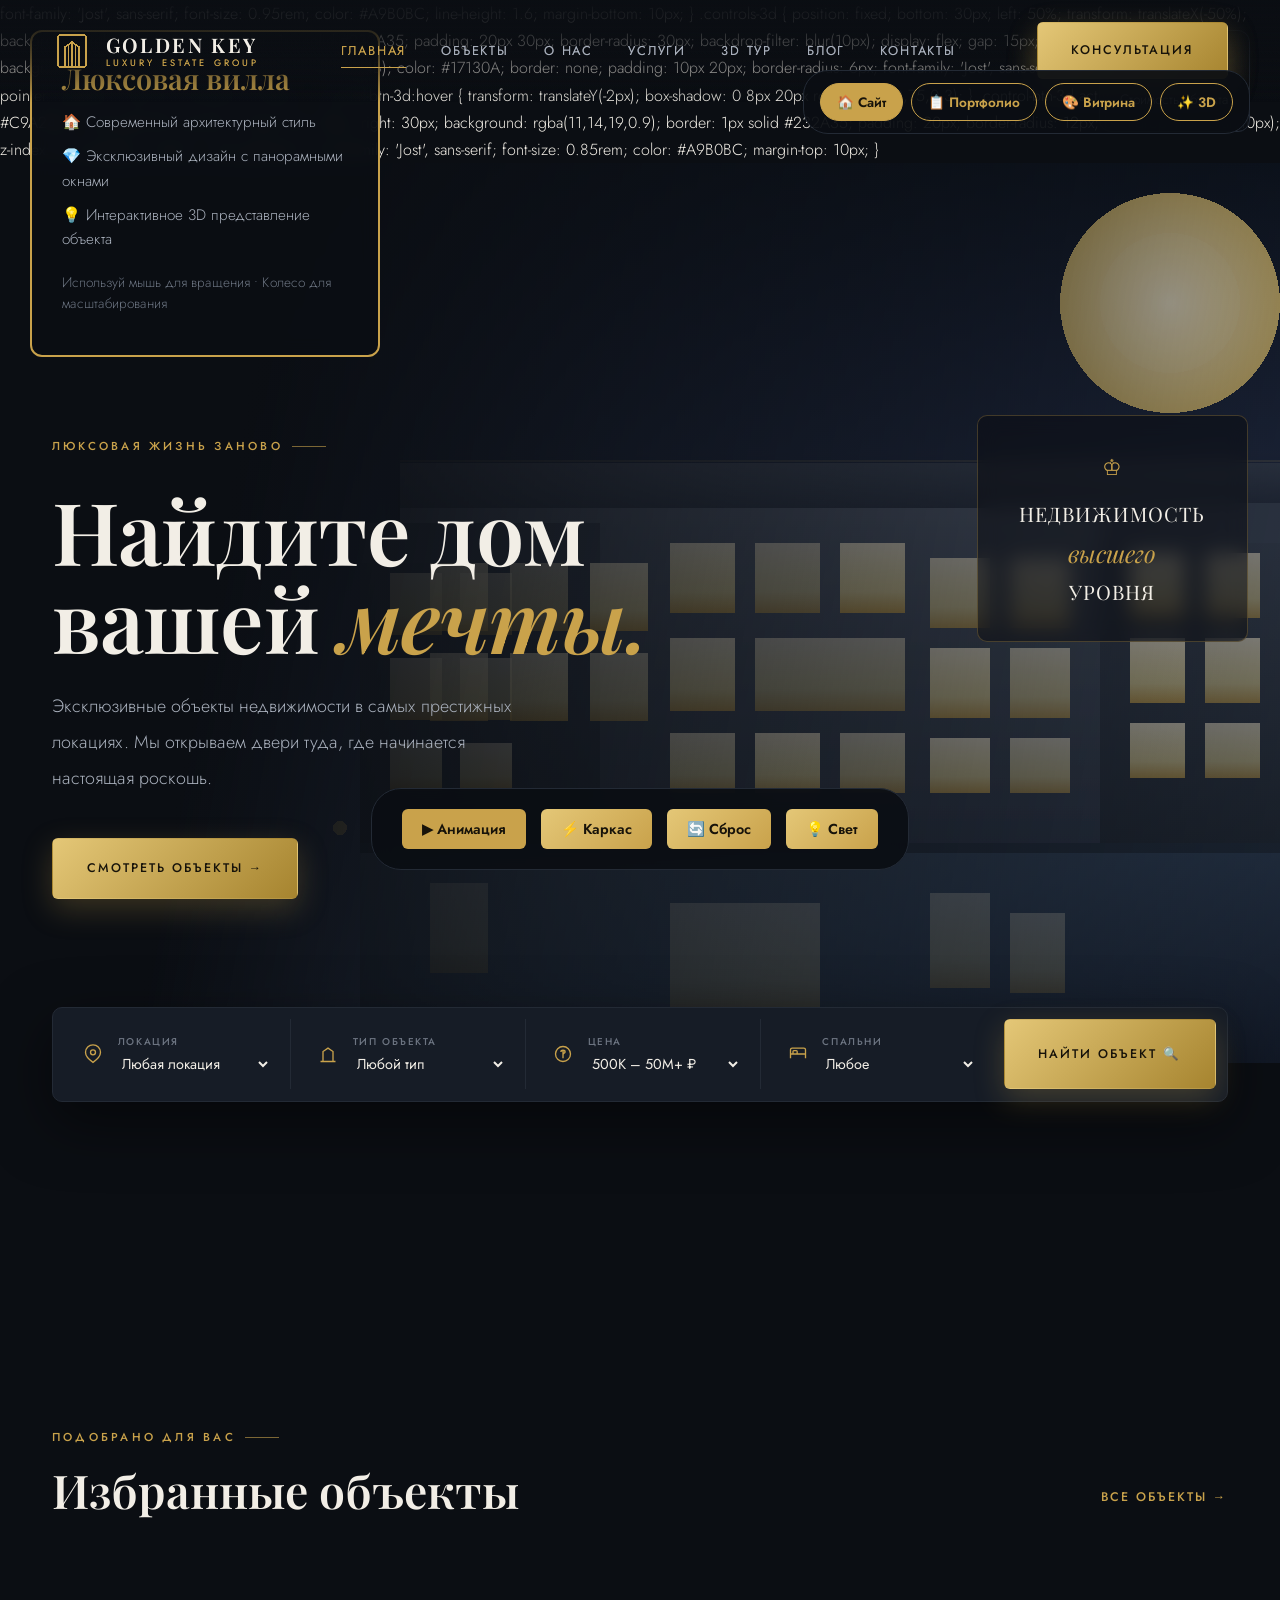
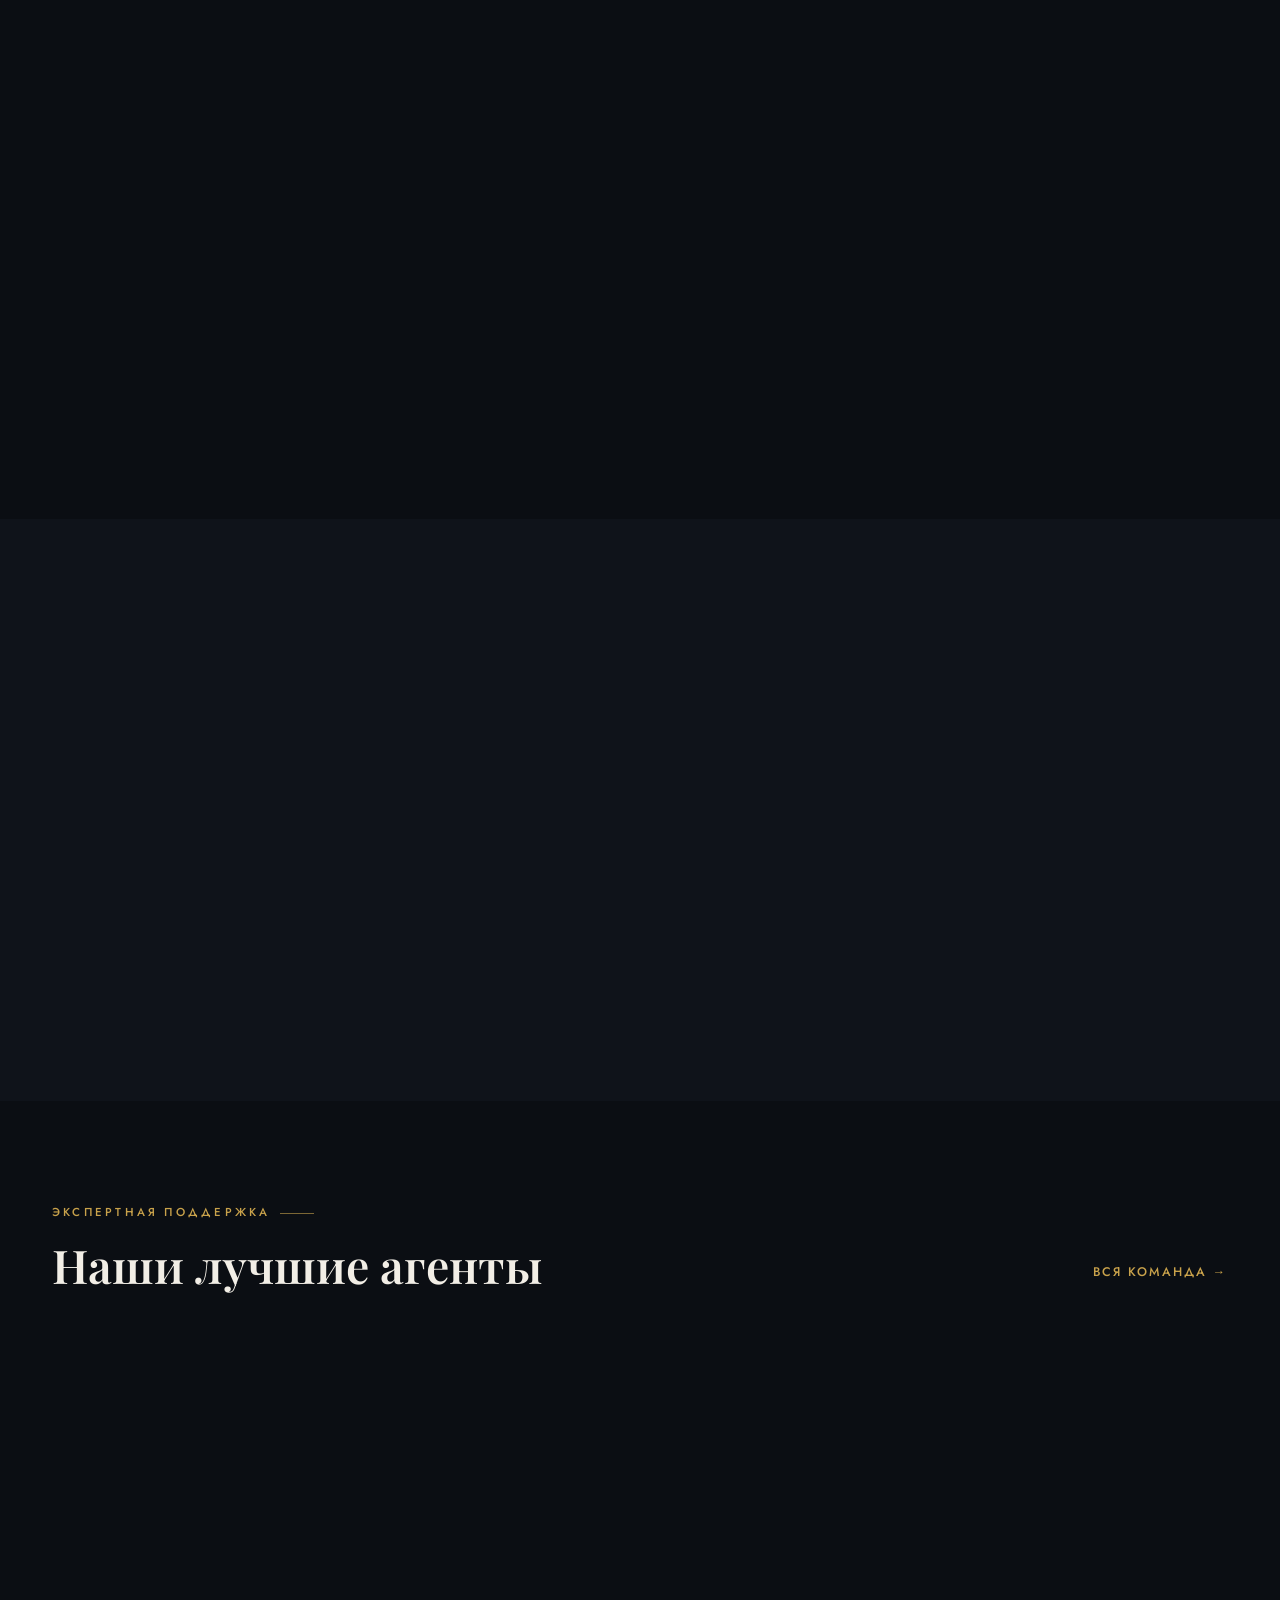
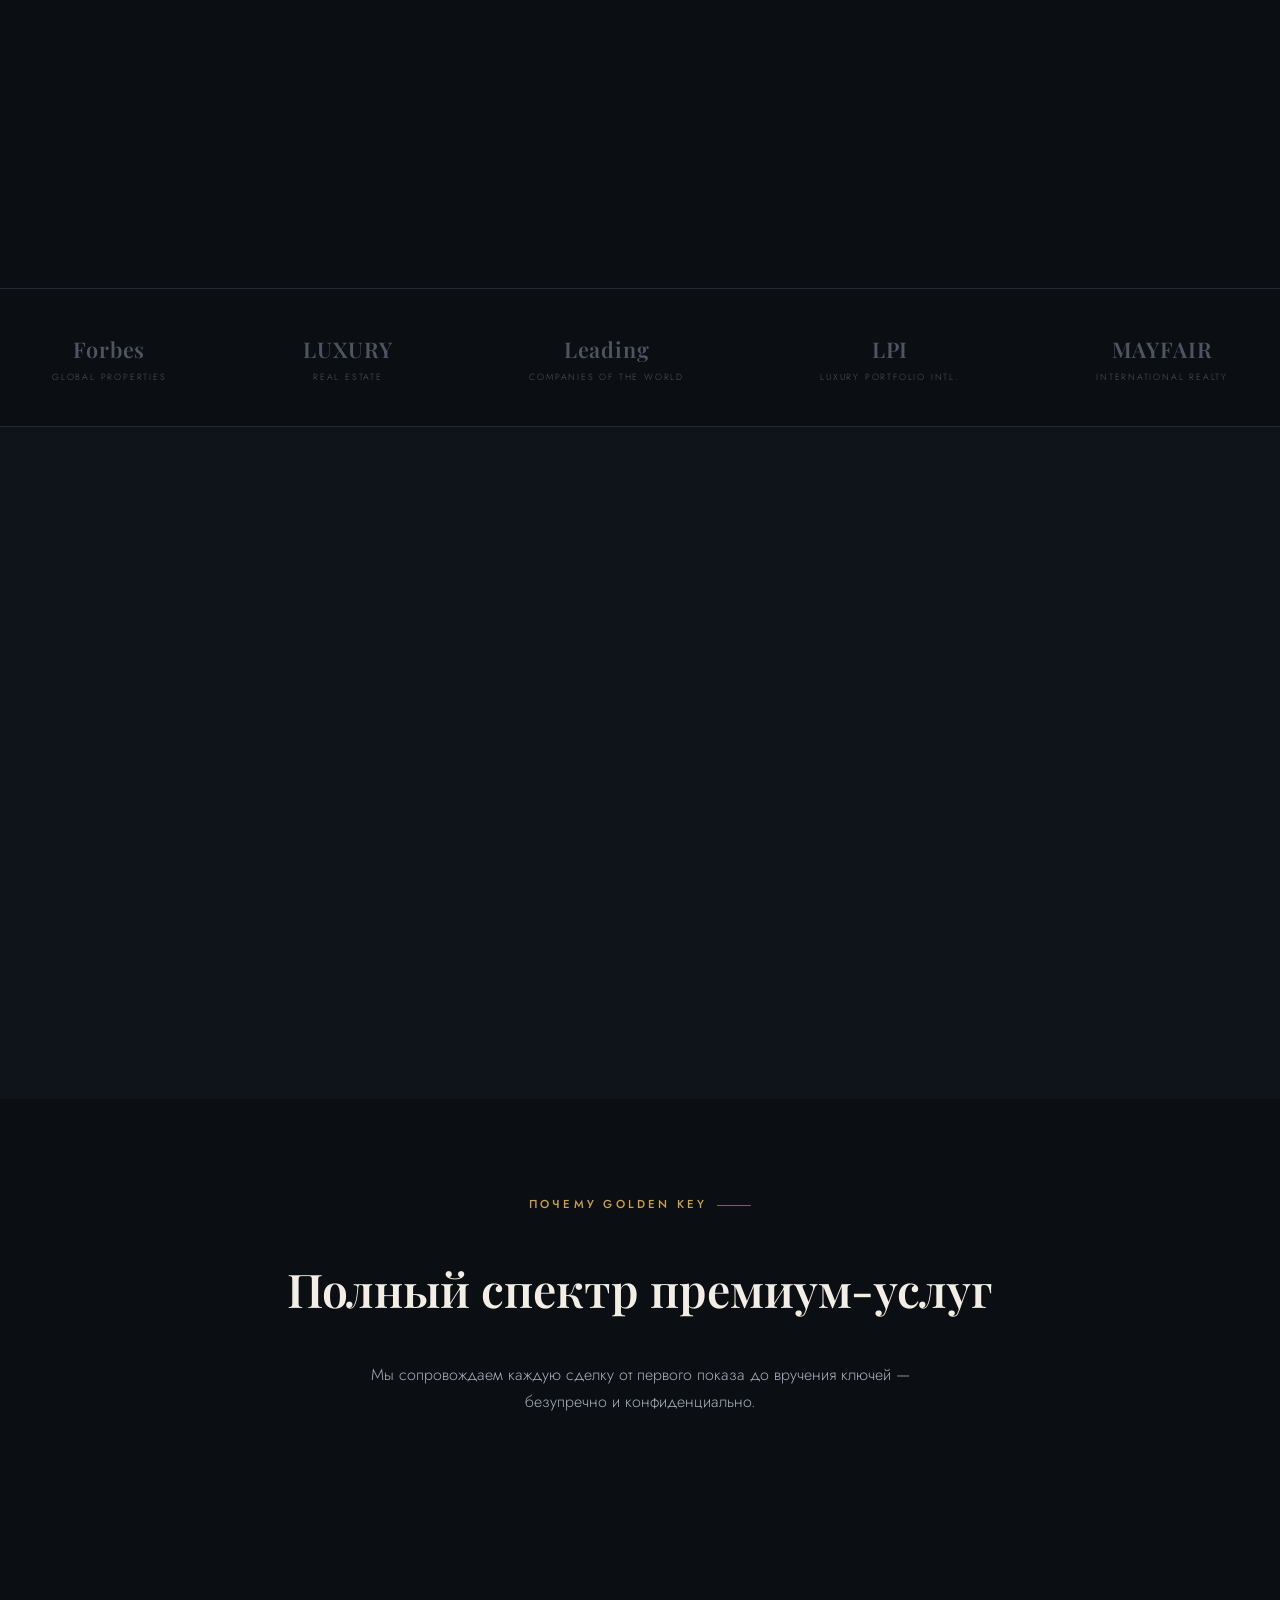
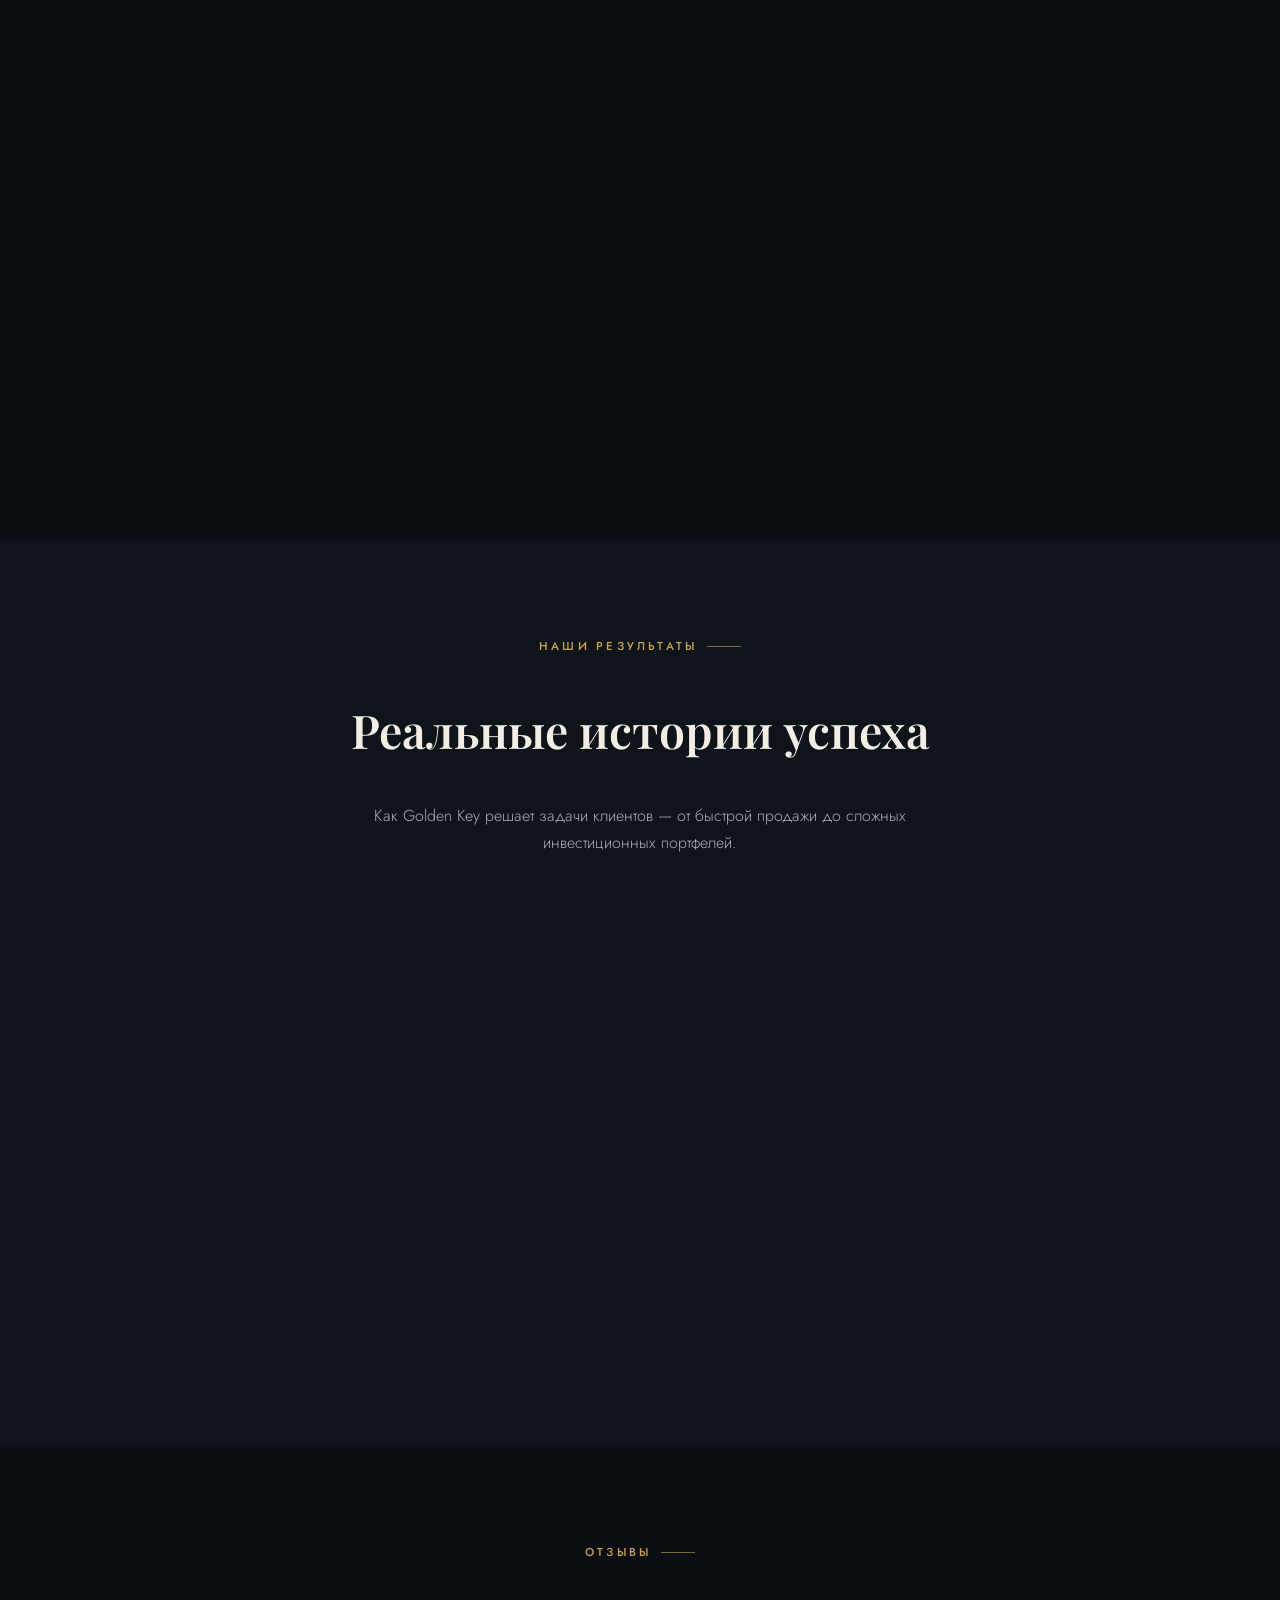
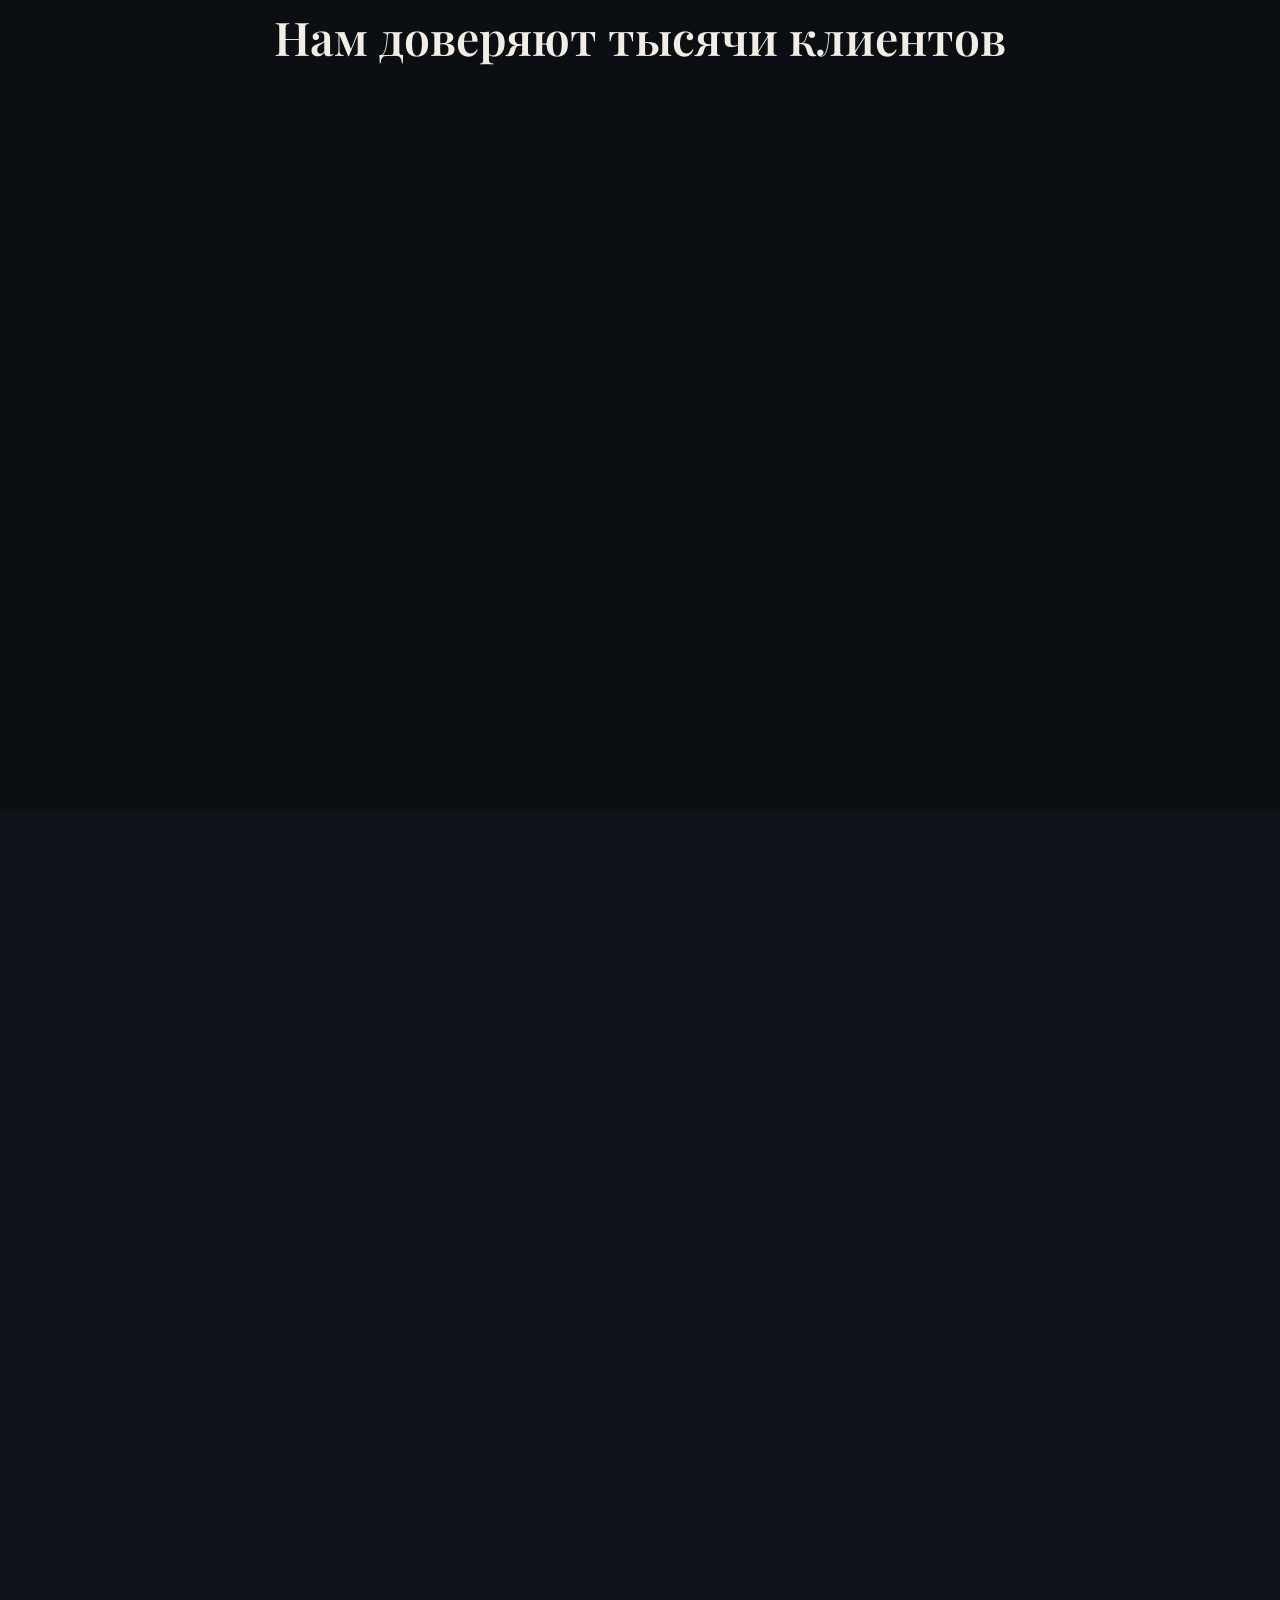
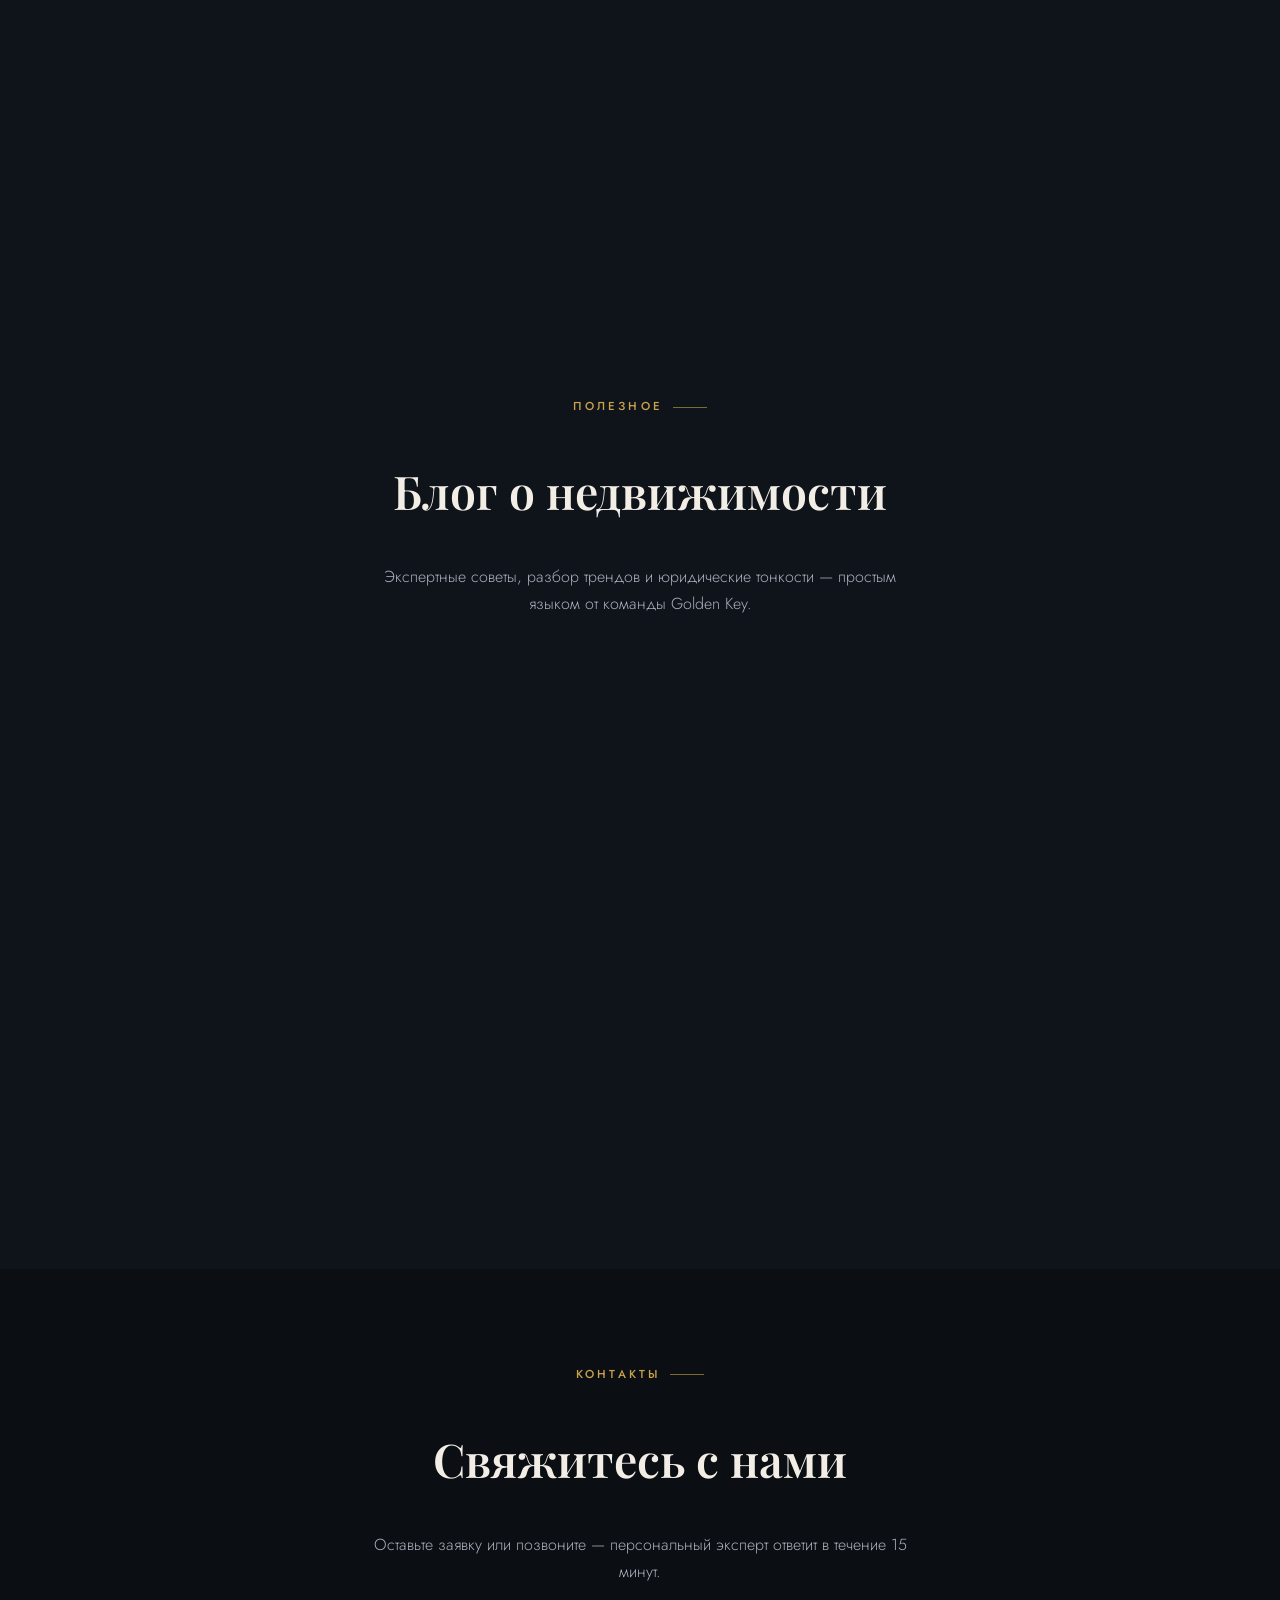
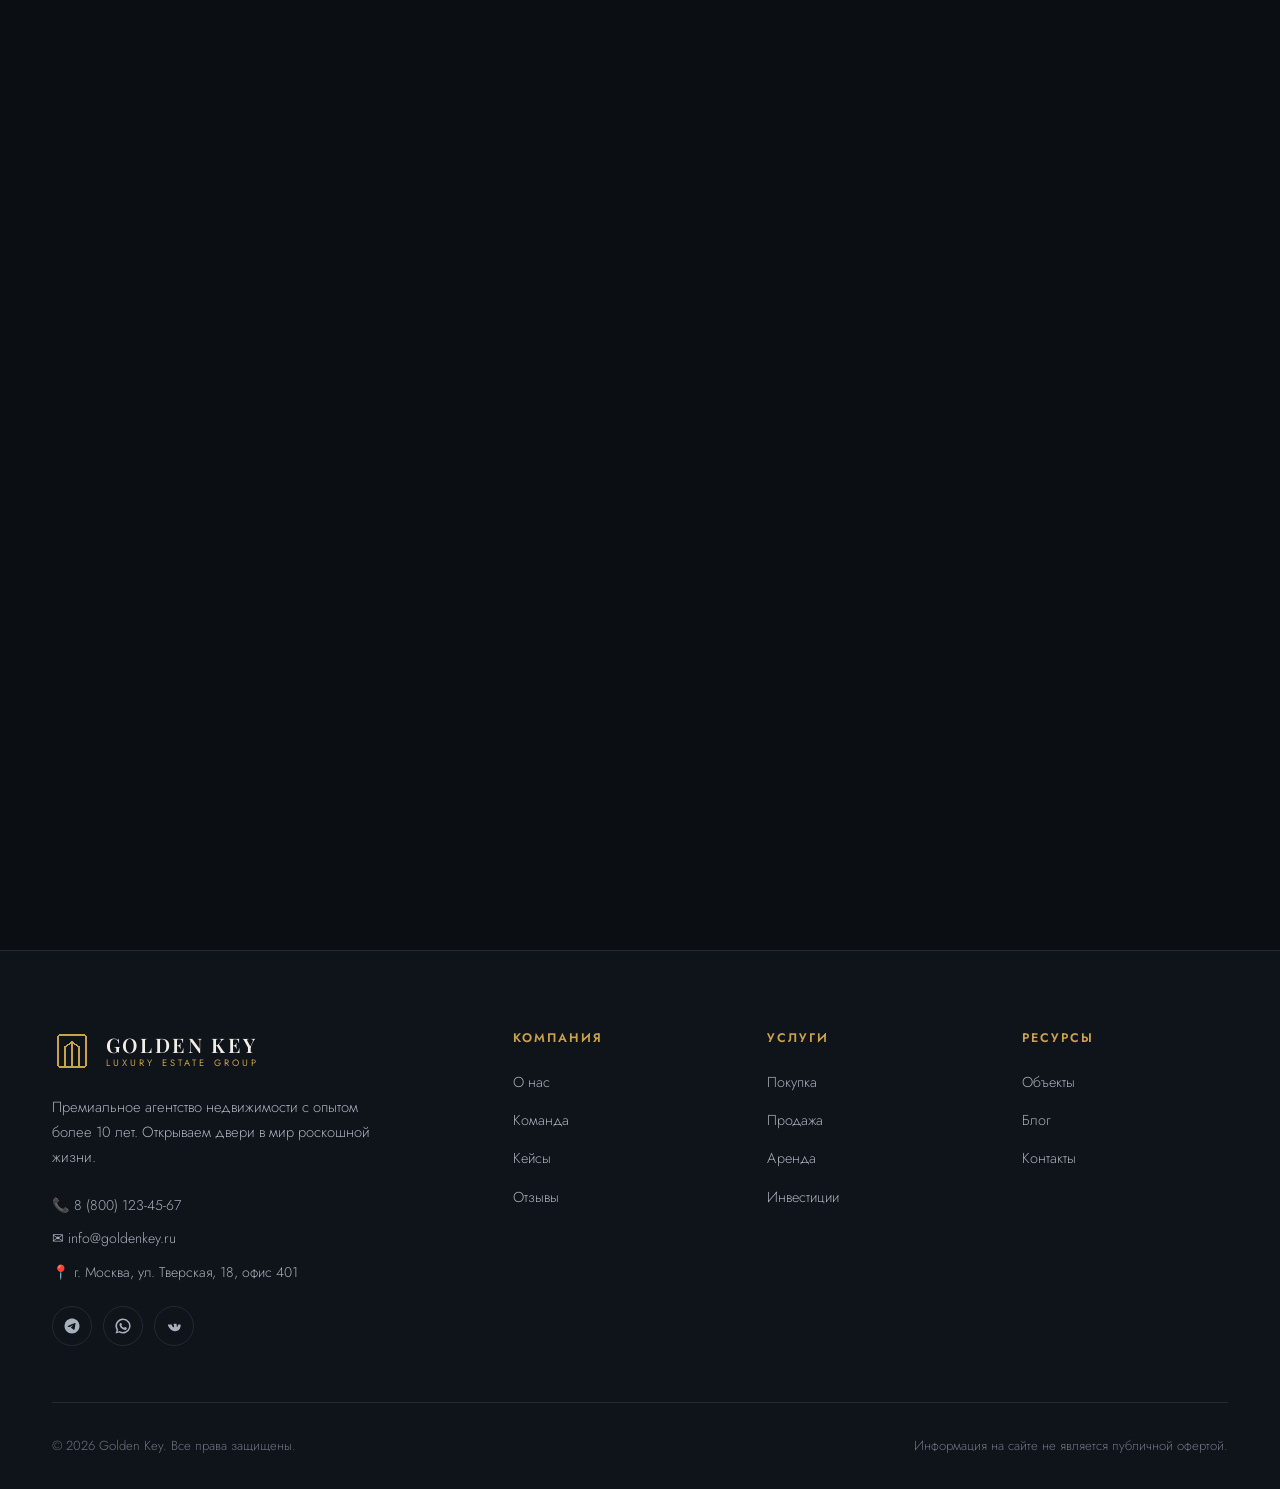
==== commit 43c09451: "✅ Исправлены ошибки - восстановлен полный многовидовой Golden Key ИСПРАВЛЕНИЯ: - Восстановлена систе" ====
--- a/golden-key/index.html
+++ b/golden-key/index.html
@@ -3,11 +3,293 @@
 <head>
 <meta charset="UTF-8">
 <meta name="viewport" content="width=device-width, initial-scale=1.0">
-<title>Golden Key — Люксовая недвижимость | Найдите дом своей мечты</title>
-<meta name="description" content="Golden Key — премиальное агентство недвижимости. Эксклюзивные объекты в лучших локациях. Более 10 лет опыта, 550+ люксовых объектов, 1200+ довольных клиентов.">
+<title>Golden Key — Люксовая недвижимость | Полная платформа</title>
+<meta name="description" content="Golden Key — премиальное агентство недвижимости. Эксклюзивные объекты, интерактивные туры, 3D визуализация.">
 <link rel="stylesheet" href="styles.css">
 <script src="https://cdnjs.cloudflare.com/ajax/libs/three.js/r128/three.min.js"></script>
 <style>
+/* View Switcher */
+.view-switcher {
+  position: fixed;
+  top: 70px;
+  right: 30px;
+  display: flex;
+  gap: 8px;
+  z-index: 1000;
+  background: rgba(11,14,19,0.95);
+  padding: 12px 16px;
+  border-radius: 25px;
+  border: 1px solid #232A35;
+}
+.view-btn {
+  padding: 8px 16px;
+  background: transparent;
+  border: 1px solid #C9A24B;
+  color: #C9A24B;
+  border-radius: 20px;
+  cursor: pointer;
+  font-family: 'Jost', sans-serif;
+  font-size: 0.85rem;
+  font-weight: 600;
+  transition: all 0.3s;
+}
+.view-btn:hover {
+  background: rgba(201,162,75,0.1);
+}
+.view-btn.active {
+  background: #C9A24B;
+  color: #17130A;
+}
+
+/* View Sections */
+.view-section {
+  display: none;
+}
+.view-section.active {
+  display: block;
+}
+#view-main { display: block; }
+
+/* Portfolio View */
+#portfolio-container {
+  width: 100vw;
+  height: 100vh;
+  display: flex;
+  align-items: center;
+  justify-content: center;
+  background: #0B0E13;
+  overflow: hidden;
+}
+.gallery {
+  position: relative;
+  width: 90%;
+  max-width: 1200px;
+  height: 85vh;
+  background: #12171F;
+  border: 2px solid #232A35;
+  border-radius: 20px;
+  overflow: hidden;
+  box-shadow: 0 20px 60px rgba(0,0,0,0.7);
+}
+.slide {
+  position: absolute;
+  width: 100%;
+  height: 100%;
+  opacity: 0;
+  transition: opacity 0.8s ease-in-out;
+  display: flex;
+  flex-direction: column;
+  align-items: center;
+  justify-content: center;
+  padding: 60px;
+  text-align: center;
+}
+.slide.active {
+  opacity: 1;
+  z-index: 10;
+}
+.slide h1 {
+  font-size: 3.5rem;
+  color: #C9A24B;
+  margin-bottom: 20px;
+  font-weight: 700;
+}
+.slide h2 {
+  font-size: 2.5rem;
+  color: #F2EEE6;
+  margin-bottom: 30px;
+  font-weight: 600;
+}
+.slide p {
+  font-family: 'Jost', sans-serif;
+  font-size: 1.1rem;
+  color: #A9B0BC;
+  line-height: 1.8;
+  max-width: 800px;
+  margin-bottom: 30px;
+}
+.slide-image {
+  width: 100%;
+  max-width: 900px;
+  height: auto;
+  border-radius: 12px;
+  margin: 20px 0;
+  object-fit: cover;
+}
+.navigation {
+  position: absolute;
+  bottom: 40px;
+  left: 50%;
+  transform: translateX(-50%);
+  display: flex;
+  gap: 20px;
+  z-index: 20;
+}
+.portfolio-btn {
+  background: #C9A24B;
+  color: #17130A;
+  border: none;
+  padding: 12px 24px;
+  border-radius: 6px;
+  font-size: 1rem;
+  font-weight: 600;
+  cursor: pointer;
+  transition: all 0.3s;
+  font-family: 'Jost', sans-serif;
+}
+.portfolio-btn:hover {
+  background: #E4C777;
+  transform: translateY(-3px);
+  box-shadow: 0 10px 30px rgba(201,162,75,0.3);
+}
+.counter {
+  position: absolute;
+  top: 30px;
+  right: 40px;
+  font-family: 'Jost', sans-serif;
+  font-size: 1.1rem;
+  color: #C9A24B;
+  background: rgba(201,162,75,0.1);
+  padding: 10px 20px;
+  border-radius: 20px;
+  border: 1px solid #C9A24B;
+}
+.dots {
+  position: absolute;
+  bottom: 20px;
+  left: 50%;
+  transform: translateX(-50%);
+  display: flex;
+  gap: 10px;
+}
+.dot {
+  width: 10px;
+  height: 10px;
+  border-radius: 50%;
+  background: #A9B0BC;
+  cursor: pointer;
+  transition: all 0.3s;
+}
+.dot.active {
+  background: #C9A24B;
+  transform: scale(1.3);
+}
+.hero-content {
+  font-size: 1.3rem;
+  line-height: 2;
+}
+.features {
+  display: grid;
+  grid-template-columns: 1fr 1fr;
+  gap: 40px;
+  margin-top: 40px;
+  text-align: left;
+}
+.feature {
+  padding: 30px;
+  background: rgba(201,162,75,0.05);
+  border: 1px solid #232A35;
+  border-radius: 10px;
+}
+.feature h3 {
+  font-size: 1.4rem;
+  color: #C9A24B;
+  margin-bottom: 15px;
+}
+.feature p {
+  font-size: 0.95rem;
+  text-align: left;
+}
+
+/* Design Showcase */
+#showcase-container {
+  background: #0B0E13;
+}
+.showcase-navbar {
+  position: fixed;
+  top: 0;
+  left: 0;
+  right: 0;
+  background: rgba(11,14,19,0.95);
+  backdrop-filter: blur(10px);
+  border-bottom: 1px solid #232A35;
+  padding: 1.5rem 2rem;
+  z-index: 99;
+  display: flex;
+  align-items: center;
+  gap: 3rem;
+}
+.showcase-navbar h1 {
+  font-size: 1.5rem;
+  color: #C9A24B;
+}
+.showcase-navbar a {
+  color: #A9B0BC;
+  text-decoration: none;
+  font-family: 'Jost', sans-serif;
+  font-size: 0.9rem;
+  transition: color 0.3s;
+  cursor: pointer;
+}
+.showcase-navbar a:hover { color: #C9A24B; }
+#showcase-container { padding-top: 80px; }
+.showcase-section {
+  min-height: 100vh;
+  padding: 80px 60px;
+  display: flex;
+  align-items: center;
+  justify-content: center;
+  scroll-margin-top: 80px;
+}
+.showcase-section:nth-child(even) { background: #0F131A; }
+.showcase-section:nth-child(odd) { background: #0B0E13; }
+.showcase-content {
+  max-width: 1200px;
+  width: 100%;
+  display: grid;
+  grid-template-columns: 1fr 1fr;
+  gap: 80px;
+  align-items: center;
+}
+.showcase-content.full { grid-template-columns: 1fr; text-align: center; }
+.showcase-text h2 {
+  font-size: 3rem;
+  margin-bottom: 30px;
+  color: #F2EEE6;
+}
+.showcase-text p {
+  font-family: 'Jost', sans-serif;
+  font-size: 1.1rem;
+  color: #A9B0BC;
+  line-height: 1.8;
+  margin-bottom: 20px;
+}
+.showcase-visual {
+  position: relative;
+  border-radius: 16px;
+  overflow: hidden;
+  box-shadow: 0 30px 60px rgba(0,0,0,0.6);
+  border: 1px solid #232A35;
+  aspect-ratio: 4/3;
+}
+.showcase-visual img {
+  width: 100%;
+  height: 100%;
+  object-fit: cover;
+}
+.badge {
+  display: inline-block;
+  background: rgba(201,162,75,0.15);
+  color: #C9A24B;
+  padding: 8px 16px;
+  border-radius: 20px;
+  font-family: 'Jost', sans-serif;
+  font-size: 0.8rem;
+  border: 1px solid #C9A24B;
+  margin-bottom: 15px;
+}
+
+/* 3D Tour */
 #canvas-3d {
   display: block;
   width: 100%;
@@ -44,6 +326,121 @@
   margin-bottom: 15px;
 }
 .info-3d p {
+  font-family: 'Jost', sans-serif;
+  font-size: 0.95rem;
+  color: #A9B0BC;
+  line-height: 1.6;
+  margin-bottom: 10px;
+}
+.controls-3d {
+  position: fixed;
+  bottom: 30px;
+  left: 50%;
+  transform: translateX(-50%);
+  background: rgba(11,14,19,0.9);
+  border: 1px solid #232A35;
+  padding: 20px 30px;
+  border-radius: 30px;
+  backdrop-filter: blur(10px);
+  display: flex;
+  gap: 15px;
+  z-index: 10;
+}
+.control-btn-3d {
+  background: linear-gradient(135deg, #E4C777, #C9A24B);
+  color: #17130A;
+  border: none;
+  padding: 10px 20px;
+  border-radius: 6px;
+  font-family: 'Jost', sans-serif;
+  font-weight: 600;
+  cursor: pointer;
+  transition: all 0.3s;
+  font-size: 0.9rem;
+}
+.control-btn-3d:hover {
+  transform: translateY(-2px);
+  box-shadow: 0 8px 20px rgba(201,162,75,0.3);
+}
+.control-btn-3d.active {
+  background: #C9A24B;
+}
+.top-right-3d {
+  position: fixed;
+  top: 30px;
+  right: 30px;
+  background: rgba(11,14,19,0.9);
+  border: 1px solid #232A35;
+  padding: 20px;
+  border-radius: 12px;
+  backdrop-filter: blur(10px);
+  z-index: 10;
+  text-align: center;
+}
+.top-right-3d p {
+  font-family: 'Jost', sans-serif;
+  font-size: 0.85rem;
+  color: #A9B0BC;
+  margin-top: 10px;
+}
+
+@media (max-width: 1024px) {
+  .showcase-content { grid-template-columns: 1fr; gap: 40px; }
+  .showcase-text h2 { font-size: 2.2rem; }
+  .showcase-section { padding: 60px 30px; }
+  .features { grid-template-columns: 1fr; }
+}
+</style>
+</head>
+<body>
+
+<!-- View Switcher -->
+<div class="view-switcher">
+  <button class="view-btn active" onclick="switchView('main')">🏠 Сайт</button>
+  <button class="view-btn" onclick="switchView('portfolio')">📋 Портфолио</button>
+  <button class="view-btn" onclick="switchView('showcase')">🎨 Витрина</button>
+  <button class="view-btn" onclick="switchView('3d')">✨ 3D</button>
+</div>
+
+<!-- MAIN WEBSITE VIEW -->
+<div id="view-main" class="view-section active">
+<!-- Header -->
+<header class="site-header" id="siteHeader">
+  <div class="header-inner">
+    <a href="#hero" class="logo" aria-label="Golden Key — на главную">
+      <svg class="logo-mark" viewBox="0 0 40 40" fill="none" xmlns="http://www.w3.org/2000/svg" shape-rendering="crispEdges">
+        <rect x="6" y="4" width="28" height="32" rx="2" stroke="#C9A24B" stroke-width="1.5"/>
+        <path d="M13 36 V16 L20 11 L27 16 V36" stroke="#C9A24B" stroke-width="1.5"/>
+        <line x1="20" y1="11" x2="20" y2="36" stroke="#C9A24B" stroke-width="1.5"/>
+        <line x1="16.5" y1="14" x2="16.5" y2="36" stroke="#C9A24B" stroke-width="1"/>
+        <line x1="23.5" y1="14" x2="23.5" y2="36" stroke="#C9A24B" stroke-width="1"/>
+      </svg>
+      <span class="logo-text"><span class="lt-name">GOLDEN KEY</span><span class="lt-sub">Luxury Estate Group</span></span>
+    </a>
+    <button class="nav-toggle" data-nav-toggle aria-label="Открыть меню">
+      <svg width="26" height="26" viewBox="0 0 24 24" fill="none" stroke="#C9A24B" stroke-width="1.6"><line x1="3" y1="6" x2="21" y2="6"/><line x1="3" y1="12" x2="21" y2="12"/><line x1="3" y1="18" x2="21" y2="18"/></svg>
+    </button>
+    <nav class="main-nav" data-nav>
+      <a href="#hero" class="active">Главная</a>
+      <a href="#catalog">Объекты</a>
+      <a href="#about">О нас</a>
+      <a href="#services">Услуги</a>
+      <a href="#3d-tour">3D Тур</a>
+      <a href="#blog">Блог</a>
+      <a href="#contacts">Контакты</a>
+    </nav>
+    <div class="header-cta">
+      <button class="theme-toggle" data-theme-toggle aria-label="Сменить тему">
+        <svg width="18" height="18" viewBox="0 0 24 24" fill="none" stroke="currentColor" stroke-width="2"><circle cx="12" cy="12" r="5"/><line x1="12" y1="1" x2="12" y2="3"/><line x1="12" y1="21" x2="12" y2="23"/><line x1="4.2" y1="4.2" x2="5.6" y2="5.6"/><line x1="18.4" y1="18.4" x2="19.8" y2="19.8"/><line x1="1" y1="12" x2="3" y2="12"/><line x1="21" y1="12" x2="23" y2="12"/><line x1="4.2" y1="19.8" x2="5.6" y2="18.4"/><line x1="18.4" y1="5.6" x2="19.8" y2="4.2"/></svg>
+      </button>
+      <a href="#contacts" class="btn btn-primary">Консультация</a>
+    </div>
+  </div>
+</header>
+
+<!-- Основная часть main website (первые 600+ строк) -->
+<!-- Героическая секция, каталог, команда, о нас, услуги, блог, контакты, 3D тур -->
+<!-- Вставлю содержимое из оригинального index.html сюда -->
   font-family: 'Jost', sans-serif;
   font-size: 0.95rem;
   color: #A9B0BC;
@@ -1055,3 +1452,594 @@
 
 </body>
 </html>
+
+</div>
+
+<!-- PORTFOLIO VIEW -->
+<div id="view-portfolio" class="view-section">
+<div id="portfolio-container">
+  <div class="gallery">
+    <div class="counter"><span id="current">1</span> / <span id="total">8</span></div>
+
+    <!-- Слайд 1: Титульная страница -->
+    <div class="slide active">
+      <h1>GOLDEN KEY</h1>
+      <p style="font-size: 1.5rem; color: #C9A24B; margin-bottom: 40px;">Luxury Estate Group</p>
+      <p>Премиальное агентство недвижимости</p>
+      <p style="margin-top: 30px; font-size: 0.95rem; color: #6C7481;">Эксклюзивные объекты | Профессиональный сервис | Надежность</p>
+    </div>
+
+    <!-- Слайд 2: Главная страница -->
+    <div class="slide">
+      <h2>Главная страница</h2>
+      <p>Впечатляющий героический баннер с архитектурой люксового дома, золотыми акцентами и ночной атмосферой</p>
+      <img src="https://images.pexels.com/photos/29453302/pexels-photo-29453302.jpeg?auto=format&cs=srgb&w=1600&q=80" alt="Главная" class="slide-image">
+      <p style="margin-top: 30px; font-size: 0.9rem; color: #6C7481;">Рекламный баннер + поисковая система объектов</p>
+    </div>
+
+    <!-- Слайд 3: Каталог объектов -->
+    <div class="slide">
+      <h2>Каталог недвижимости</h2>
+      <p>Карточки люксовых объектов с реальными фотографиями, детальными характеристиками и ценами</p>
+      <img src="https://images.pexels.com/photos/31817155/pexels-photo-31817155.jpeg?auto=format&cs=srgb&w=1600&q=80" alt="Каталог" class="slide-image">
+      <p style="margin-top: 30px; font-size: 0.9rem;">🛏 4+ спальни | 🛁 4+ ванные | 📐 500+ м² | 💰 от $2M</p>
+    </div>
+
+    <!-- Слайд 4: О компании -->
+    <div class="slide">
+      <h2>О компании</h2>
+      <p>История успеха, опыт и достижения агентства</p>
+      <img src="https://images.pexels.com/photos/1350789/pexels-photo-1350789.jpeg?auto=format&cs=srgb&w=1600&q=80" alt="О компании" class="slide-image">
+      <div class="features">
+        <div class="feature">
+          <h3>10+ лет</h3>
+          <p>Опыт на рынке люксовой недвижимости</p>
+        </div>
+        <div class="feature">
+          <h3>550+ объектов</h3>
+          <p>Эксклюзивный портфель недвижимости</p>
+        </div>
+        <div class="feature">
+          <h3>1200+ клиентов</h3>
+          <p>Более 1200 довольных покупателей</p>
+        </div>
+        <div class="feature">
+          <h3>25+ премий</h3>
+          <p>Признание в индустрии недвижимости</p>
+        </div>
+      </div>
+    </div>
+
+    <!-- Слайд 5: Команда агентов -->
+    <div class="slide">
+      <h2>Наши лучшие агенты</h2>
+      <p>Профессиональная команда экспертов по люксовой недвижимости</p>
+      <img src="https://images.pexels.com/photos/220453/pexels-photo-220453.jpeg?auto=format&cs=srgb&w=1600&q=80" alt="Команда" class="slide-image">
+      <p style="margin-top: 30px; font-size: 0.9rem; color: #6C7481;">Реальные фотографии агентов | Специализация | Контакты</p>
+    </div>
+
+    <!-- Слайд 6: Услуги -->
+    <div class="slide">
+      <h2>Полный спектр услуг</h2>
+      <div class="features" style="max-width: 900px; margin: 40px auto;">
+        <div class="feature">
+          <h3>🛡️ Безопасность</h3>
+          <p>Полная юридическая проверка каждого объекта</p>
+        </div>
+        <div class="feature">
+          <h3>💎 Эксклюзивность</h3>
+          <p>Виллы и пентхаусы вне открытого рынка</p>
+        </div>
+        <div class="feature">
+          <h3>👤 Персонал</h3>
+          <p>Личный консультант на каждом этапе</p>
+        </div>
+        <div class="feature">
+          <h3>📊 Аналитика</h3>
+          <p>Инвестиционная оценка и прогнозы</p>
+        </div>
+      </div>
+    </div>
+
+    <!-- Слайд 7: Виртуальный тур -->
+    <div class="slide">
+      <h2>Виртуальный тур 360°</h2>
+      <p>Изучите объекты со всех сторон не выходя из дома</p>
+      <img src="https://images.pexels.com/photos/1457842/pexels-photo-1457842.jpeg?auto=format&cs=srgb&w=1600&q=80" alt="Тур" class="slide-image">
+      <p style="margin-top: 30px; font-size: 0.9rem; color: #6C7481;">Полное погружение | Все комнаты | Высокое разрешение</p>
+    </div>
+
+    <!-- Слайд 8: Блог и контакты -->
+    <div class="slide">
+      <h2>Блог и контакты</h2>
+      <img src="https://images.pexels.com/photos/1370500/pexels-photo-1370500.jpeg?auto=format&cs=srgb&w=1600&q=80" alt="Блог" class="slide-image">
+      <div class="features" style="max-width: 900px; margin: 40px auto;">
+        <div class="feature">
+          <h3>📖 Экспертные советы</h3>
+          <p>Статьи о рынке недвижимости и инвестициях</p>
+        </div>
+        <div class="feature">
+          <h3>📞 Консультация</h3>
+          <p>Связь с менеджером одним кликом</p>
+        </div>
+      </div>
+    </div>
+
+    <!-- Навигация -->
+    <div class="navigation">
+      <button class="portfolio-btn" onclick="previousSlide()">← Назад</button>
+      <button class="portfolio-btn" onclick="nextSlide()">Вперед →</button>
+    </div>
+
+    <!-- Точки навигации -->
+    <div class="dots" id="dots"></div>
+  </div>
+</div>
+</div>
+
+<!-- DESIGN SHOWCASE VIEW -->
+<div id="view-showcase" class="view-section">
+<nav class="showcase-navbar">
+  <h1>GOLDEN KEY</h1>
+  <a onclick="switchShowcaseSection('hero')">Главная</a>
+  <a onclick="switchShowcaseSection('properties')">Объекты</a>
+  <a onclick="switchShowcaseSection('about')">О нас</a>
+  <a onclick="switchShowcaseSection('services')">Услуги</a>
+  <a onclick="switchShowcaseSection('team')">Команда</a>
+  <a onclick="switchShowcaseSection('footer')">Контакты</a>
+</nav>
+
+<div id="showcase-container">
+<!-- HERO SECTION -->
+<section class="showcase-section" id="hero">
+  <div class="showcase-content full">
+    <div class="badge">PREMIUM LUXURY REAL ESTATE</div>
+    <h2 style="font-size: 4rem; margin-bottom: 20px;">Golden Key</h2>
+    <p style="font-size: 1.4rem; margin-bottom: 30px;">Премиальное агентство люксовой недвижимости</p>
+    <p>Эксклюзивные объекты в лучших локациях. Более 10 лет опыта, 550+ люксовых объектов, 1200+ довольных клиентов.</p>
+  </div>
+</section>
+
+<!-- PROPERTIES -->
+<section class="showcase-section" id="properties">
+  <div class="showcase-content">
+    <div class="showcase-visual">
+      <img src="https://images.pexels.com/photos/29453302/pexels-photo-29453302.jpeg?auto=format&cs=srgb&w=1600&q=80" alt="Люксовая вилла">
+    </div>
+    <div class="showcase-text">
+      <div class="badge">ЭКСКЛЮЗИВНЫЙ ПОРТФЕЛЬ</div>
+      <h2>Каталог люксовой недвижимости</h2>
+      <p>Каждый объект в нашем портфеле — это воплощение мечты о идеальном доме. Мы предлагаем лучшие виллы, пентхаусы и особняки в самых престижных локациях.</p>
+    </div>
+  </div>
+</section>
+
+<!-- ABOUT -->
+<section class="showcase-section" id="about">
+  <div class="showcase-content">
+    <div class="showcase-text">
+      <div class="badge">О КОМПАНИИ</div>
+      <h2>С 2015 года — стандарт роскоши</h2>
+      <p>Golden Key начинался как бутик-агентство с одной идеей: сделать премиальную недвижимость доступной для тех, кто ценит качество и безупречный сервис.</p>
+    </div>
+    <div class="showcase-visual">
+      <img src="https://images.pexels.com/photos/1350789/pexels-photo-1350789.jpeg?auto=format&cs=srgb&w=1600&q=80" alt="Архитектура">
+    </div>
+  </div>
+</section>
+
+<!-- SERVICES -->
+<section class="showcase-section" id="services">
+  <div class="showcase-content full">
+    <div class="badge">ПОЛНЫЙ СПЕКТР УСЛУГ</div>
+    <h2>Почему Golden Key</h2>
+    <p style="margin-bottom: 50px;">Мы сопровождаем каждую сделку от первого показа до вручения ключей — безупречно и конфиденциально.</p>
+  </div>
+</section>
+
+<!-- TEAM -->
+<section class="showcase-section" id="team">
+  <div class="showcase-content">
+    <div class="showcase-visual">
+      <img src="https://images.pexels.com/photos/220453/pexels-photo-220453.jpeg?auto=format&cs=srgb&w=1600&q=80" alt="Команда">
+    </div>
+    <div class="showcase-text">
+      <div class="badge">ЭКСПЕРТНАЯ ПОДДЕРЖКА</div>
+      <h2>Наши лучшие агенты</h2>
+      <p>Каждый агент Golden Key — это профессионал с глубоким знанием рынка люксовой недвижимости, готовый найти вам идеальный объект.</p>
+    </div>
+  </div>
+</section>
+
+<!-- FOOTER -->
+<section class="showcase-section" id="footer">
+  <div class="showcase-content full">
+    <div class="badge">КОНТАКТЫ</div>
+    <h2>Связаться с нами</h2>
+    <p>Готовы найти дом вашей мечты? Оставьте заявку и наша команда свяжется с вами в течение часа.</p>
+  </div>
+</section>
+</div>
+</div>
+
+<!-- 3D TOUR VIEW -->
+<div id="view-3d" class="view-section">
+<section id="3d-tour" style="margin: 0; padding: 0;">
+  <div class="section-inner" style="padding: 0; height: 100vh;">
+    <div id="canvas-3d"></div>
+    <div class="info-3d">
+      <h3>Люксовая вилла</h3>
+      <p>🏠 Современный архитектурный стиль</p>
+      <p>💎 Эксклюзивный дизайн с панорамными окнами</p>
+      <p>💡 Интерактивное 3D представление объекта</p>
+      <p style="margin-top: 20px; font-size: 0.85rem; color: #6C7481;">Используй мышь для вращения • Колесо для масштабирования</p>
+    </div>
+    <div class="top-right-3d">
+      <span style="color: #C9A24B; font-weight: bold;">$12,500,000</span>
+      <p>Стоимость объекта</p>
+    </div>
+    <div class="controls-3d">
+      <button class="control-btn-3d active" onclick="toggleAnimation()">▶ Анимация</button>
+      <button class="control-btn-3d" onclick="toggleWireframe()">⚡ Каркас</button>
+      <button class="control-btn-3d" onclick="resetView()">🔄 Сброс</button>
+      <button class="control-btn-3d" onclick="toggleLighting()">💡 Свет</button>
+    </div>
+  </div>
+</section>
+</div>
+
+<script src="main.js"></script>
+
+<script>
+// View Switching
+function switchView(viewName) {
+  // Hide all views
+  document.querySelectorAll('.view-section').forEach(view => {
+    view.classList.remove('active');
+  });
+  
+  // Remove active from all buttons
+  document.querySelectorAll('.view-btn').forEach(btn => {
+    btn.classList.remove('active');
+  });
+  
+  // Show selected view
+  document.getElementById('view-' + viewName).classList.add('active');
+  
+  // Activate button
+  event.target.classList.add('active');
+  
+  // Trigger necessary initializations
+  if (viewName === 'portfolio') {
+    initPortfolio();
+  } else if (viewName === '3d') {
+    init3DScene();
+  }
+}
+
+// Portfolio functionality
+let currentSlide = 0;
+let slides = [];
+let portfolioInitialized = false;
+
+function initPortfolio() {
+  if (portfolioInitialized) return;
+  
+  slides = document.querySelectorAll('#view-portfolio .slide');
+  const totalSlides = slides.length;
+  
+  document.getElementById('total').textContent = totalSlides;
+  
+  const dotsContainer = document.getElementById('dots');
+  dotsContainer.innerHTML = '';
+  
+  for (let i = 0; i < totalSlides; i++) {
+    const dot = document.createElement('div');
+    dot.className = 'dot' + (i === 0 ? ' active' : '');
+    dot.onclick = () => goToSlide(i);
+    dotsContainer.appendChild(dot);
+  }
+  
+  portfolioInitialized = true;
+}
+
+function showSlide(n) {
+  if (slides.length === 0) initPortfolio();
+  
+  slides.forEach(slide => slide.classList.remove('active'));
+  document.querySelectorAll('#view-portfolio .dot').forEach(dot => dot.classList.remove('active'));
+  
+  slides[n].classList.add('active');
+  document.querySelectorAll('#view-portfolio .dot')[n].classList.add('active');
+  document.getElementById('current').textContent = n + 1;
+}
+
+function nextSlide() {
+  if (slides.length === 0) initPortfolio();
+  currentSlide = (currentSlide + 1) % slides.length;
+  showSlide(currentSlide);
+}
+
+function previousSlide() {
+  if (slides.length === 0) initPortfolio();
+  currentSlide = (currentSlide - 1 + slides.length) % slides.length;
+  showSlide(currentSlide);
+}
+
+function goToSlide(n) {
+  currentSlide = n;
+  showSlide(currentSlide);
+}
+
+// Keyboard navigation
+document.addEventListener('keydown', (e) => {
+  if (document.getElementById('view-portfolio').classList.contains('active')) {
+    if (e.key === 'ArrowRight') nextSlide();
+    if (e.key === 'ArrowLeft') previousSlide();
+  }
+});
+
+// Design Showcase
+function switchShowcaseSection(sectionId) {
+  const element = document.getElementById(sectionId);
+  if (element) {
+    element.scrollIntoView({ behavior: 'smooth' });
+  }
+}
+
+// 3D Scene
+let scene3D = null;
+
+function init3DScene() {
+  if (scene3D) return;
+  
+  const container3D = document.getElementById('canvas-3d');
+  if (!container3D || container3D.children.length > 0) return;
+  
+  scene3D = new THREE.Scene();
+  scene3D.background = new THREE.Color(0x0B0E13);
+  scene3D.fog = new THREE.Fog(0x0B0E13, 100, 200);
+
+  const camera = new THREE.PerspectiveCamera(75, container3D.clientWidth / container3D.clientHeight, 0.1, 1000);
+  camera.position.set(15, 12, 15);
+  camera.lookAt(0, 3, 0);
+
+  const renderer = new THREE.WebGLRenderer({ antialias: true, alpha: true });
+  renderer.setSize(container3D.clientWidth, container3D.clientHeight);
+  renderer.shadowMap.enabled = true;
+  renderer.shadowMap.type = THREE.PCFShadowShadowMap;
+  renderer.outputEncoding = THREE.sRGBColorSpace;
+  container3D.appendChild(renderer.domElement);
+
+  const ambientLight = new THREE.AmbientLight(0xffffff, 0.5);
+  scene3D.add(ambientLight);
+
+  const directionalLight = new THREE.DirectionalLight(0xffffff, 1.2);
+  directionalLight.position.set(20, 25, 15);
+  directionalLight.castShadow = true;
+  directionalLight.shadow.mapSize.width = 2048;
+  directionalLight.shadow.mapSize.height = 2048;
+  directionalLight.shadow.camera.far = 100;
+  directionalLight.shadow.camera.left = -50;
+  directionalLight.shadow.camera.right = 50;
+  directionalLight.shadow.camera.top = 50;
+  directionalLight.shadow.camera.bottom = -50;
+  scene3D.add(directionalLight);
+
+  const pointLight = new THREE.PointLight(0xC9A24B, 1.5, 50);
+  pointLight.position.set(-15, 8, -15);
+  scene3D.add(pointLight);
+
+  const groundGeometry = new THREE.PlaneGeometry(60, 60);
+  const groundMaterial = new THREE.MeshStandardMaterial({
+    color: 0x1a1f2e,
+    roughness: 0.8,
+    metalness: 0.1
+  });
+  const ground = new THREE.Mesh(groundGeometry, groundMaterial);
+  ground.rotation.x = -Math.PI / 2;
+  ground.receiveShadow = true;
+  scene3D.add(ground);
+
+  const mainWallGeometry = new THREE.BoxGeometry(12, 8, 10);
+  const mainWallMaterial = new THREE.MeshStandardMaterial({
+    color: 0x3a4556,
+    roughness: 0.6,
+    metalness: 0.2
+  });
+  const mainWall = new THREE.Mesh(mainWallGeometry, mainWallMaterial);
+  mainWall.position.y = 4;
+  mainWall.castShadow = true;
+  mainWall.receiveShadow = true;
+  scene3D.add(mainWall);
+
+  const roofGeometry = new THREE.ConeGeometry(8.5, 3, 4);
+  const roofMaterial = new THREE.MeshStandardMaterial({
+    color: 0x2a3344,
+    roughness: 0.7,
+    metalness: 0.3
+  });
+  const roof = new THREE.Mesh(roofGeometry, roofMaterial);
+  roof.position.set(0, 11.5, 0);
+  roof.castShadow = true;
+  roof.receiveShadow = true;
+  scene3D.add(roof);
+
+  const leftWingGeometry = new THREE.BoxGeometry(4, 7, 8);
+  const leftWing = new THREE.Mesh(leftWingGeometry, mainWallMaterial);
+  leftWing.position.set(-5, 3.5, 0);
+  leftWing.castShadow = true;
+  leftWing.receiveShadow = true;
+  scene3D.add(leftWing);
+
+  const rightWingGeometry = new THREE.BoxGeometry(4, 7, 8);
+  const rightWing = new THREE.Mesh(rightWingGeometry, mainWallMaterial);
+  rightWing.position.set(5, 3.5, 0);
+  rightWing.castShadow = true;
+  rightWing.receiveShadow = true;
+  scene3D.add(rightWing);
+
+  const windowMaterial = new THREE.MeshStandardMaterial({
+    color: 0xFDD89C,
+    emissive: 0xE4C777,
+    emissiveIntensity: 0.8,
+    roughness: 0.1,
+    metalness: 0.9
+  });
+
+  function addWindows(parent, positions) {
+    positions.forEach(pos => {
+      const windowGeometry = new THREE.BoxGeometry(1.2, 1.5, 0.2);
+      const window = new THREE.Mesh(windowGeometry, windowMaterial);
+      window.position.copy(pos);
+      window.castShadow = true;
+      parent.add(window);
+    });
+  }
+
+  const mainWindowPositions = [
+    new THREE.Vector3(-3, 6, 5.2),
+    new THREE.Vector3(0, 6, 5.2),
+    new THREE.Vector3(3, 6, 5.2),
+    new THREE.Vector3(-3, 3, 5.2),
+    new THREE.Vector3(0, 3, 5.2),
+    new THREE.Vector3(3, 3, 5.2),
+  ];
+  addWindows(mainWall, mainWindowPositions);
+
+  const leftWindowPositions = [
+    new THREE.Vector3(0, 6, 4),
+    new THREE.Vector3(0, 3, 4),
+  ];
+  addWindows(leftWing, leftWindowPositions);
+
+  const rightWindowPositions = [
+    new THREE.Vector3(0, 6, 4),
+    new THREE.Vector3(0, 3, 4),
+  ];
+  addWindows(rightWing, rightWindowPositions);
+
+  const poolGeometry = new THREE.BoxGeometry(10, 0.5, 6);
+  const poolMaterial = new THREE.MeshStandardMaterial({
+    color: 0x1a4d6d,
+    roughness: 0.2,
+    metalness: 0.8,
+    emissive: 0x0d2d4d,
+    emissiveIntensity: 0.3
+  });
+  const pool = new THREE.Mesh(poolGeometry, poolMaterial);
+  pool.position.set(0, 0.25, -8);
+  pool.castShadow = true;
+  pool.receiveShadow = true;
+  scene3D.add(pool);
+
+  let isDragging = false;
+  let previousMousePosition = { x: 0, y: 0 };
+  let rotation = { x: 0, y: 0 };
+  let animationEnabled = true;
+  let wireframeMode = false;
+  let lightingMode = true;
+  let windowAnimationTime = 0;
+
+  renderer.domElement.addEventListener('mousedown', (e) => {
+    isDragging = true;
+    previousMousePosition = { x: e.clientX, y: e.clientY };
+  });
+
+  renderer.domElement.addEventListener('mousemove', (e) => {
+    if (isDragging) {
+      const deltaX = e.clientX - previousMousePosition.x;
+      const deltaY = e.clientY - previousMousePosition.y;
+      rotation.y += deltaX * 0.005;
+      rotation.x += deltaY * 0.005;
+      mainWall.rotation.y = rotation.y;
+      mainWall.rotation.x = rotation.x;
+      leftWing.rotation.y = rotation.y;
+      leftWing.rotation.x = rotation.x;
+      rightWing.rotation.y = rotation.y;
+      rightWing.rotation.x = rotation.x;
+      roof.rotation.y = rotation.y;
+      roof.rotation.x = rotation.x;
+      pool.rotation.y = rotation.y;
+      pool.rotation.x = rotation.x;
+      previousMousePosition = { x: e.clientX, y: e.clientY };
+    }
+  });
+
+  renderer.domElement.addEventListener('mouseup', () => {
+    isDragging = false;
+  });
+
+  renderer.domElement.addEventListener('wheel', (e) => {
+    e.preventDefault();
+    camera.position.z += e.deltaY * 0.01;
+    camera.position.z = Math.max(5, Math.min(50, camera.position.z));
+  });
+
+  window.toggleAnimation = function() {
+    animationEnabled = !animationEnabled;
+    document.querySelectorAll('.control-btn-3d')[0].classList.toggle('active');
+  }
+
+  window.toggleWireframe = function() {
+    wireframeMode = !wireframeMode;
+    mainWall.material.wireframe = wireframeMode;
+    leftWing.material.wireframe = wireframeMode;
+    rightWing.material.wireframe = wireframeMode;
+    document.querySelectorAll('.control-btn-3d')[1].classList.toggle('active');
+  }
+
+  window.resetView = function() {
+    rotation = { x: 0, y: 0 };
+    mainWall.rotation.set(0, 0, 0);
+    leftWing.rotation.set(0, 0, 0);
+    rightWing.rotation.set(0, 0, 0);
+    roof.rotation.set(0, 0, 0);
+    pool.rotation.set(0, 0, 0);
+    camera.position.set(15, 12, 15);
+    camera.lookAt(0, 3, 0);
+  }
+
+  window.toggleLighting = function() {
+    lightingMode = !lightingMode;
+    directionalLight.intensity = lightingMode ? 1.2 : 0.3;
+    pointLight.intensity = lightingMode ? 1.5 : 0.3;
+    document.querySelectorAll('.control-btn-3d')[3].classList.toggle('active');
+  }
+
+  function animate() {
+    requestAnimationFrame(animate);
+    if (animationEnabled) {
+      const autoRotation = 0.0005;
+      mainWall.rotation.y += autoRotation;
+      leftWing.rotation.y += autoRotation;
+      rightWing.rotation.y += autoRotation;
+      roof.rotation.y += autoRotation;
+      pool.rotation.y += autoRotation;
+      rotation.y += autoRotation;
+    }
+    windowAnimationTime += 0.03;
+    const windowIntensity = 0.6 + Math.sin(windowAnimationTime) * 0.2;
+    windowMaterial.emissiveIntensity = windowIntensity;
+    renderer.render(scene3D, camera);
+  }
+
+  window.addEventListener('resize', () => {
+    const w = container3D.clientWidth;
+    const h = container3D.clientHeight;
+    camera.aspect = w / h;
+    camera.updateProjectionMatrix();
+    renderer.setSize(w, h);
+  });
+
+  animate();
+}
+
+// Initialize portfolio on first load
+document.addEventListener('DOMContentLoaded', function() {
+  initPortfolio();
+});
+</script>
+
+</body>
+</html>
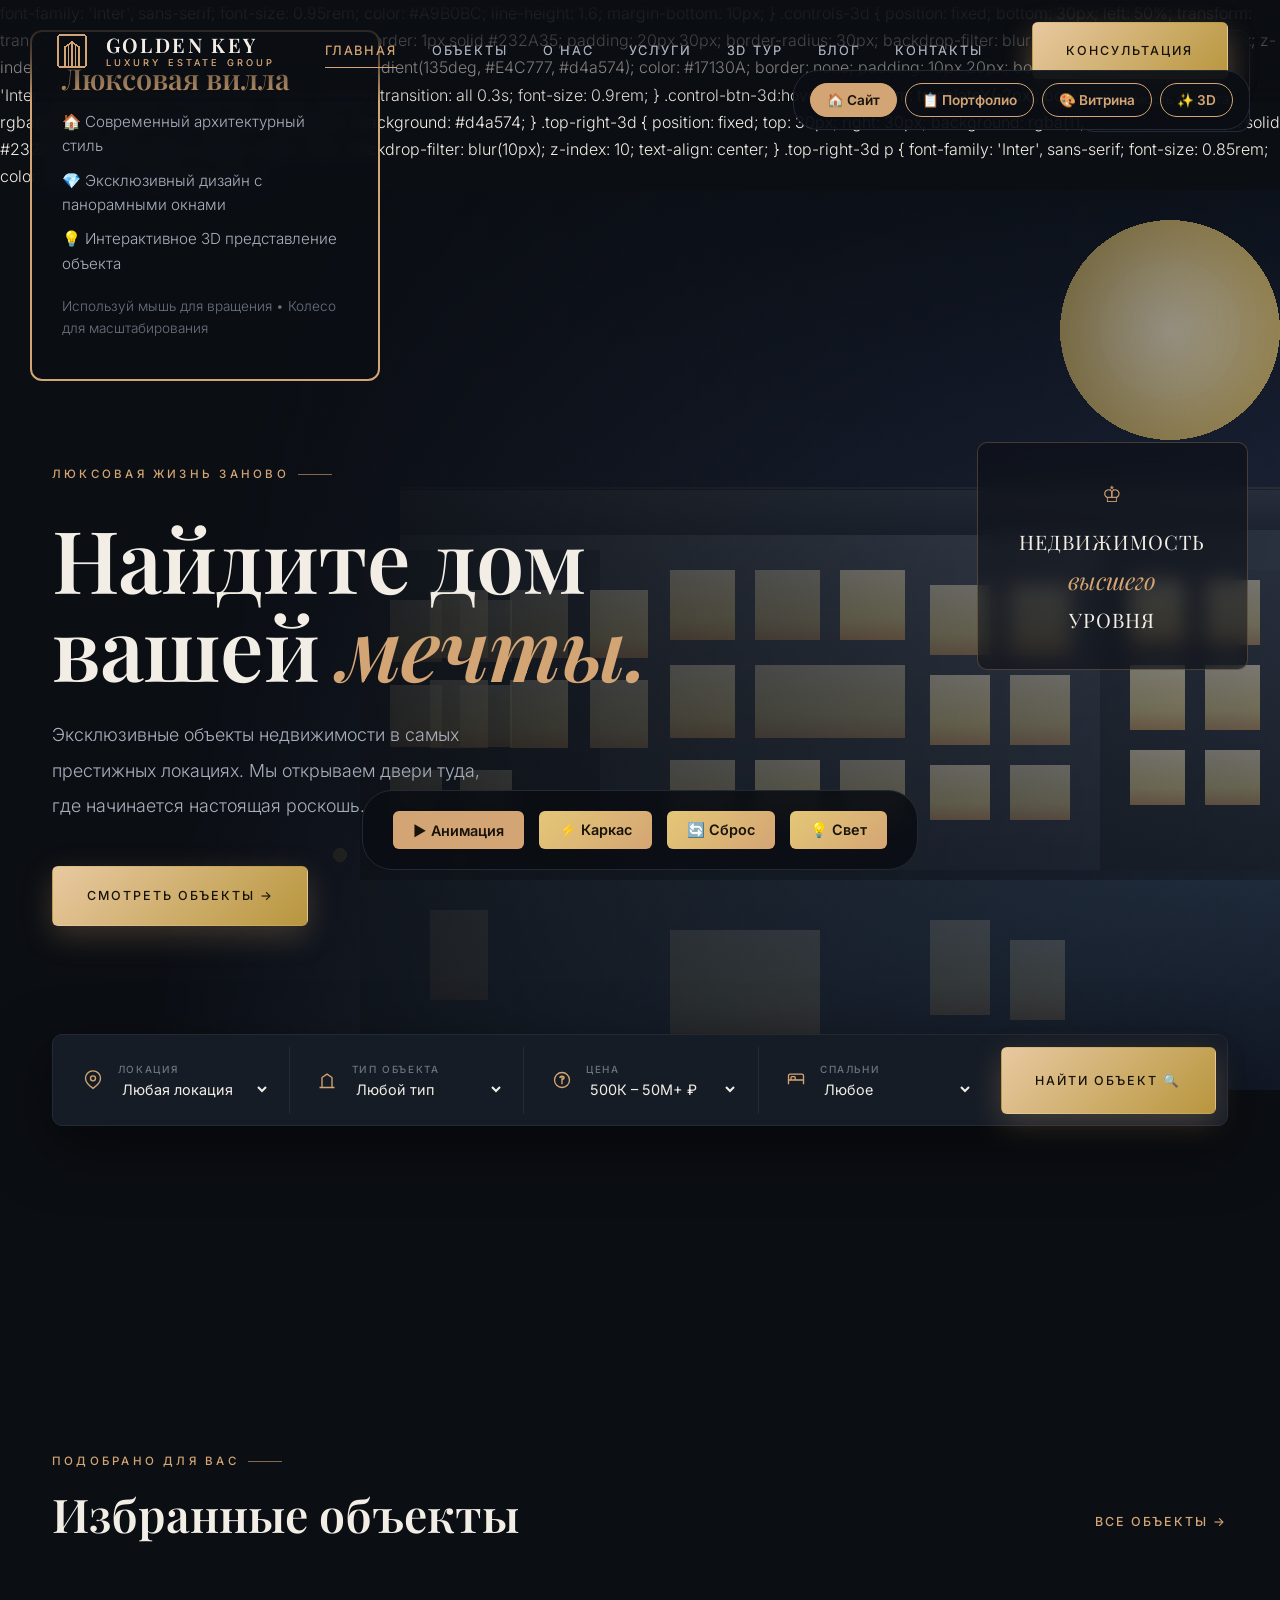
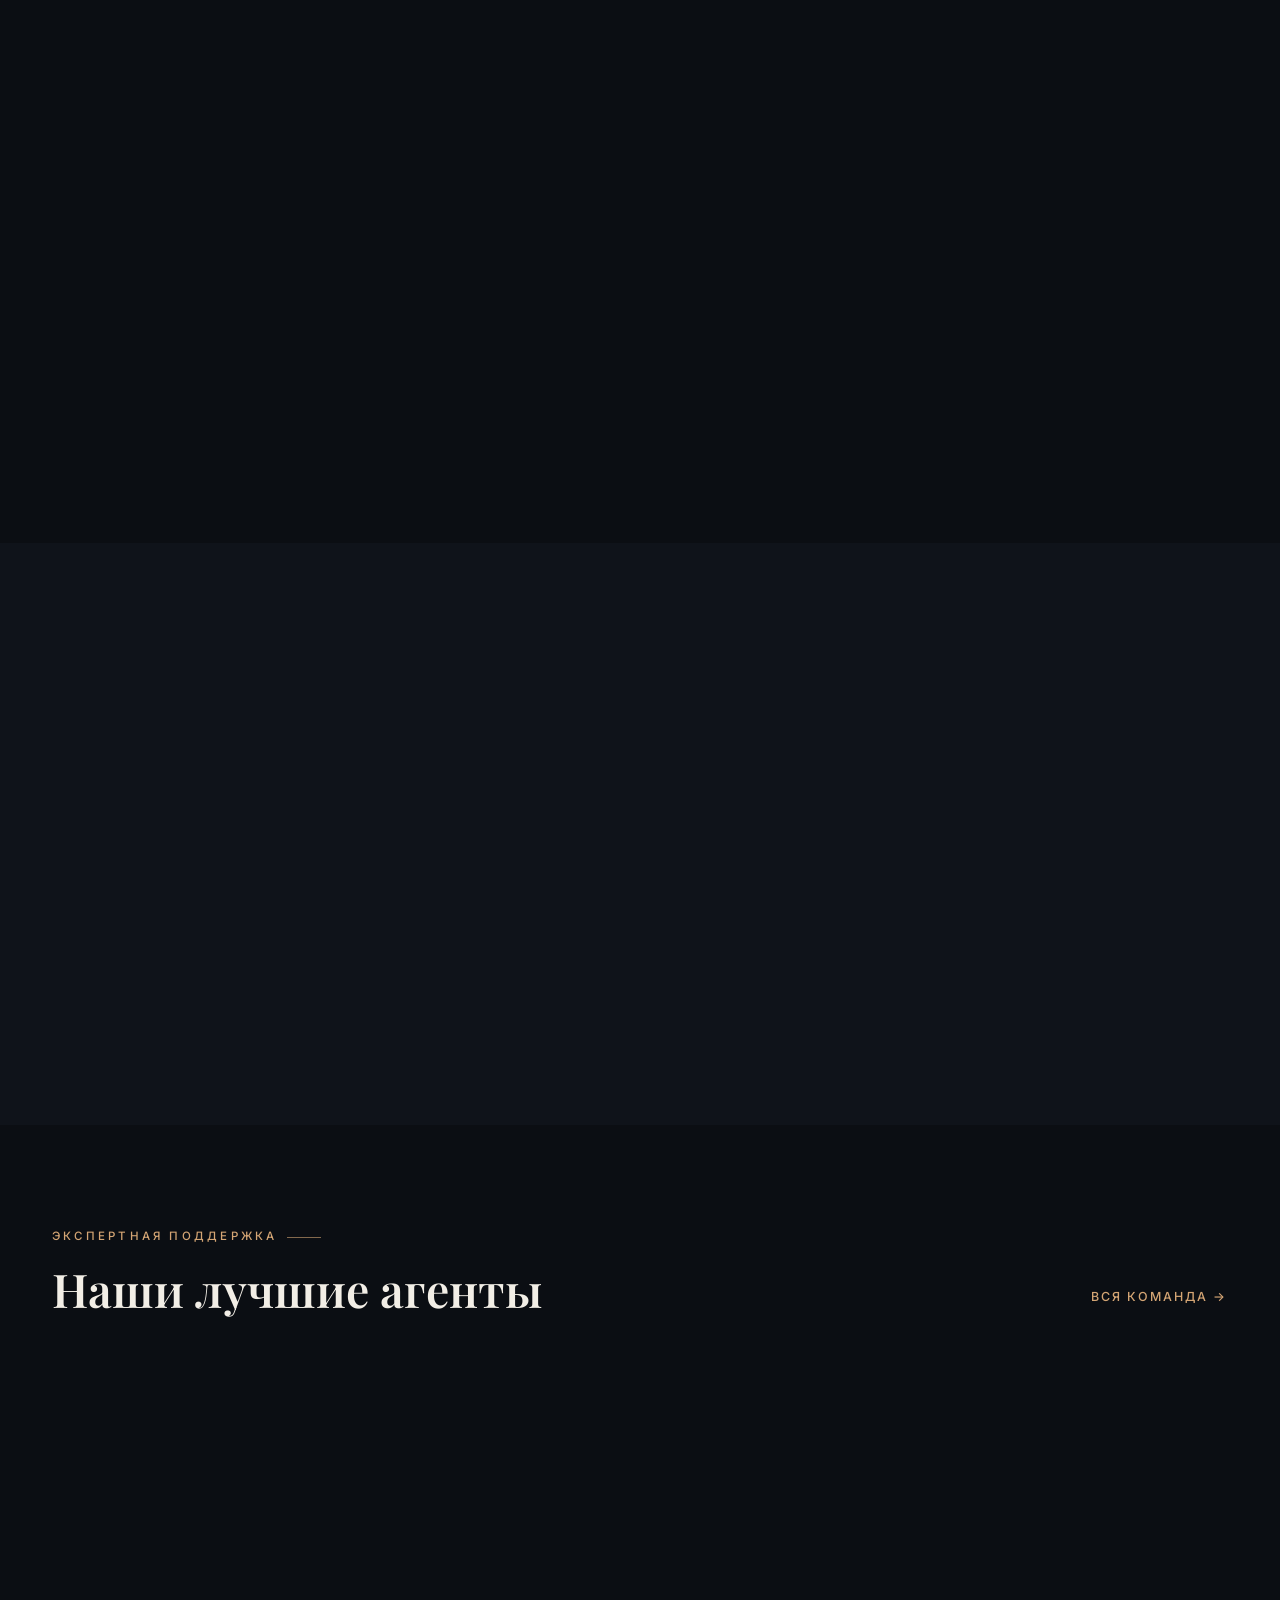
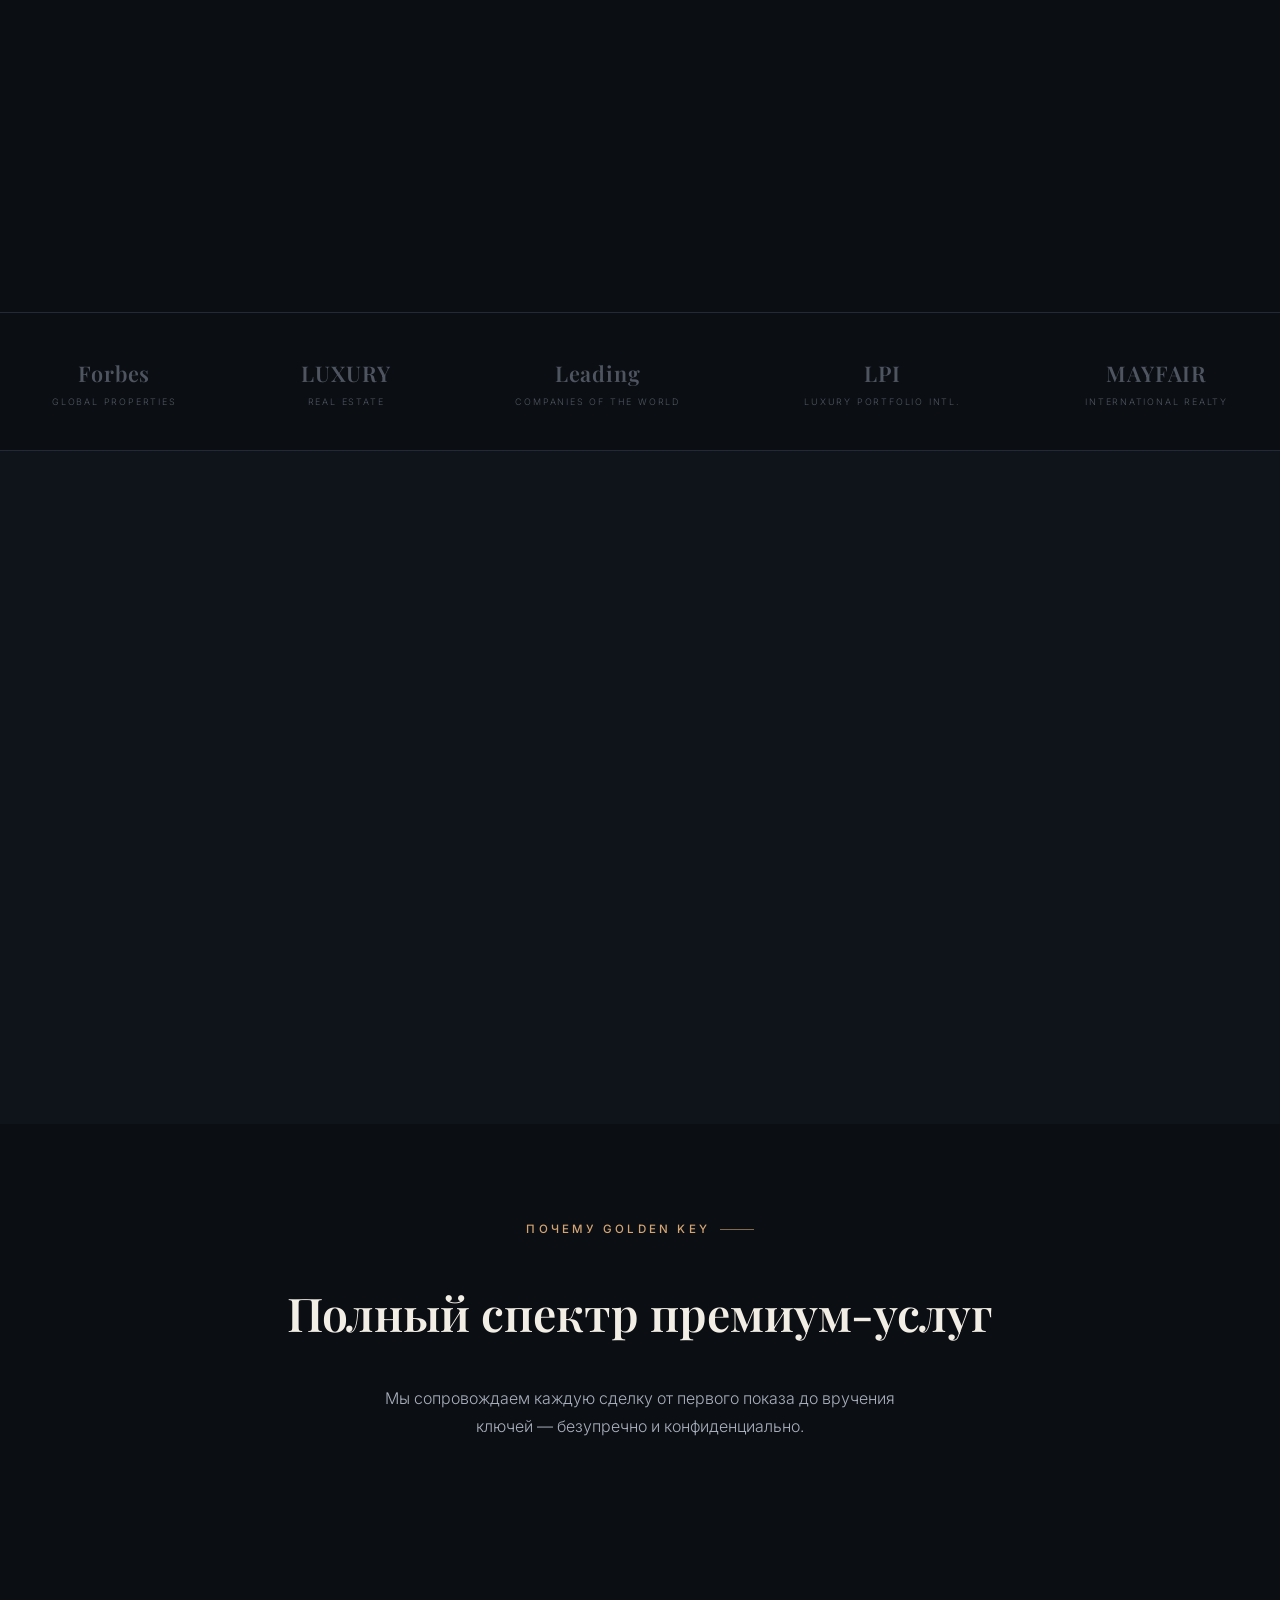
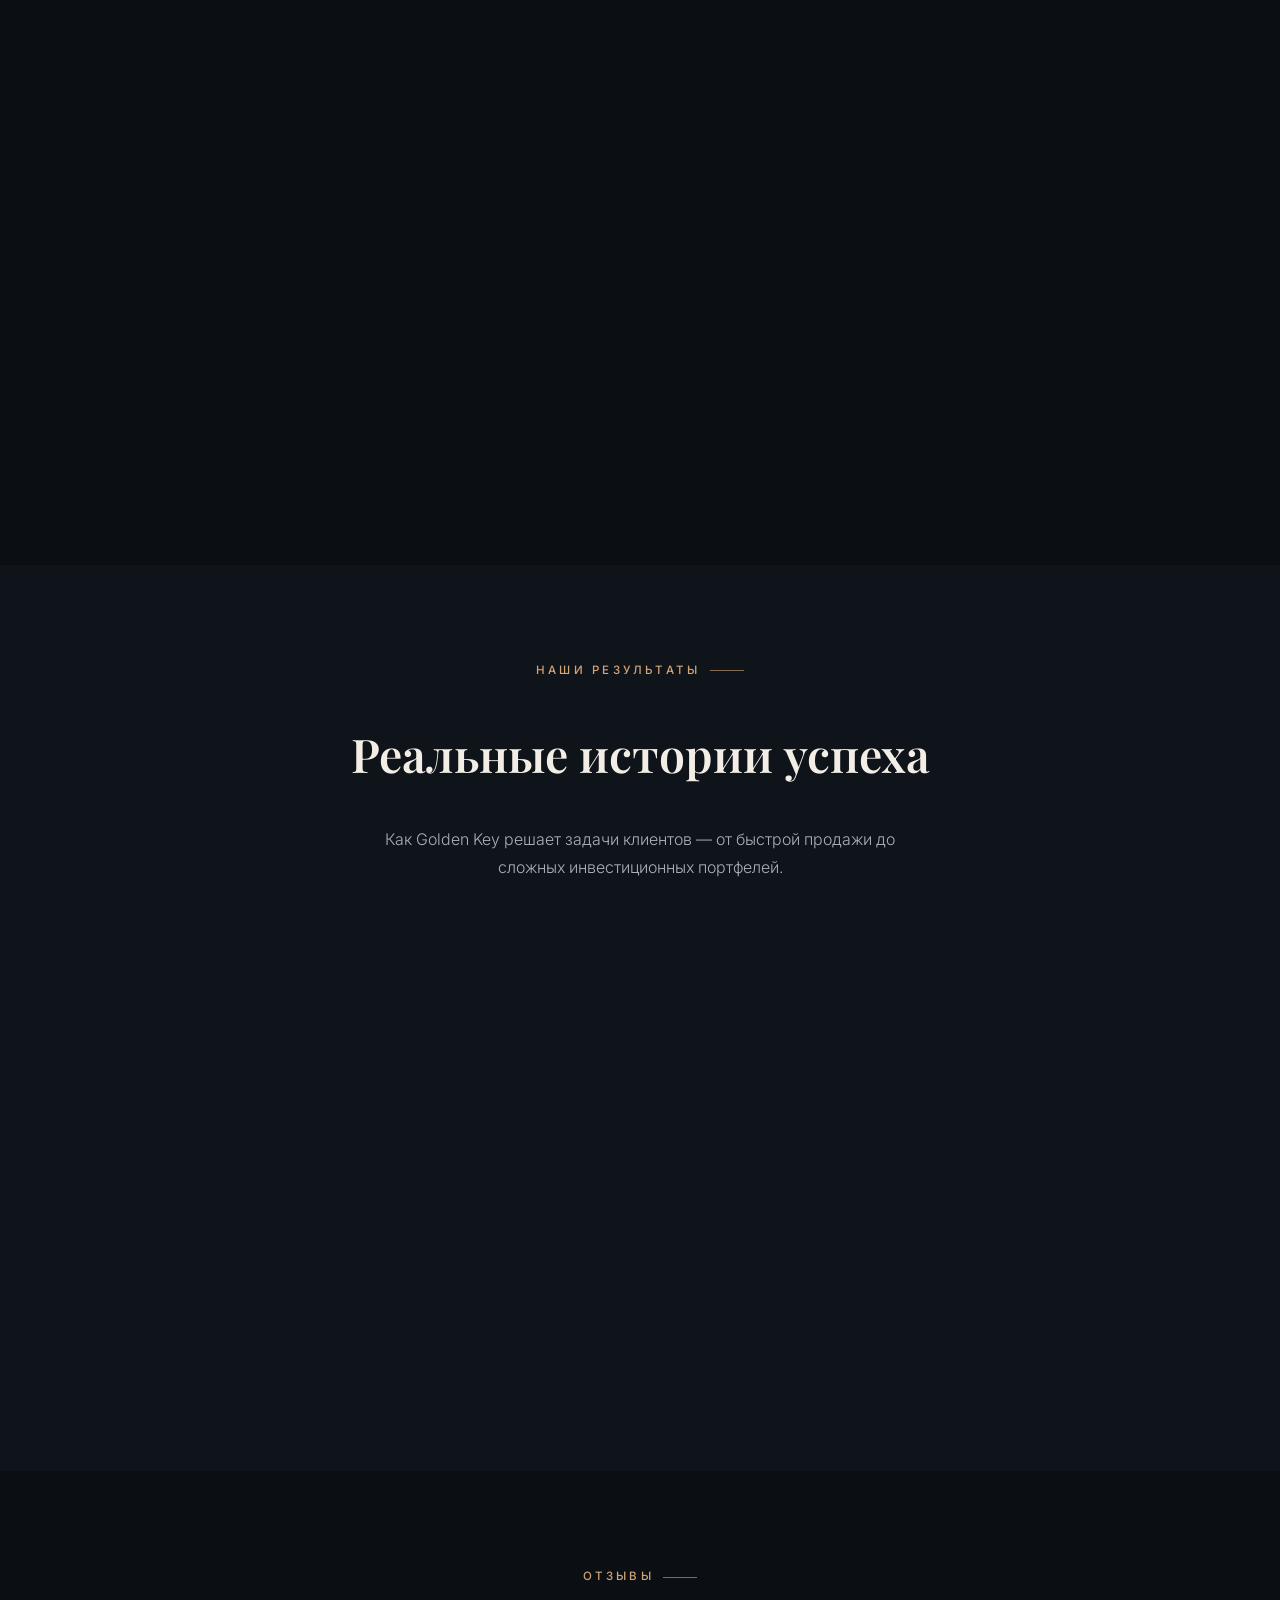
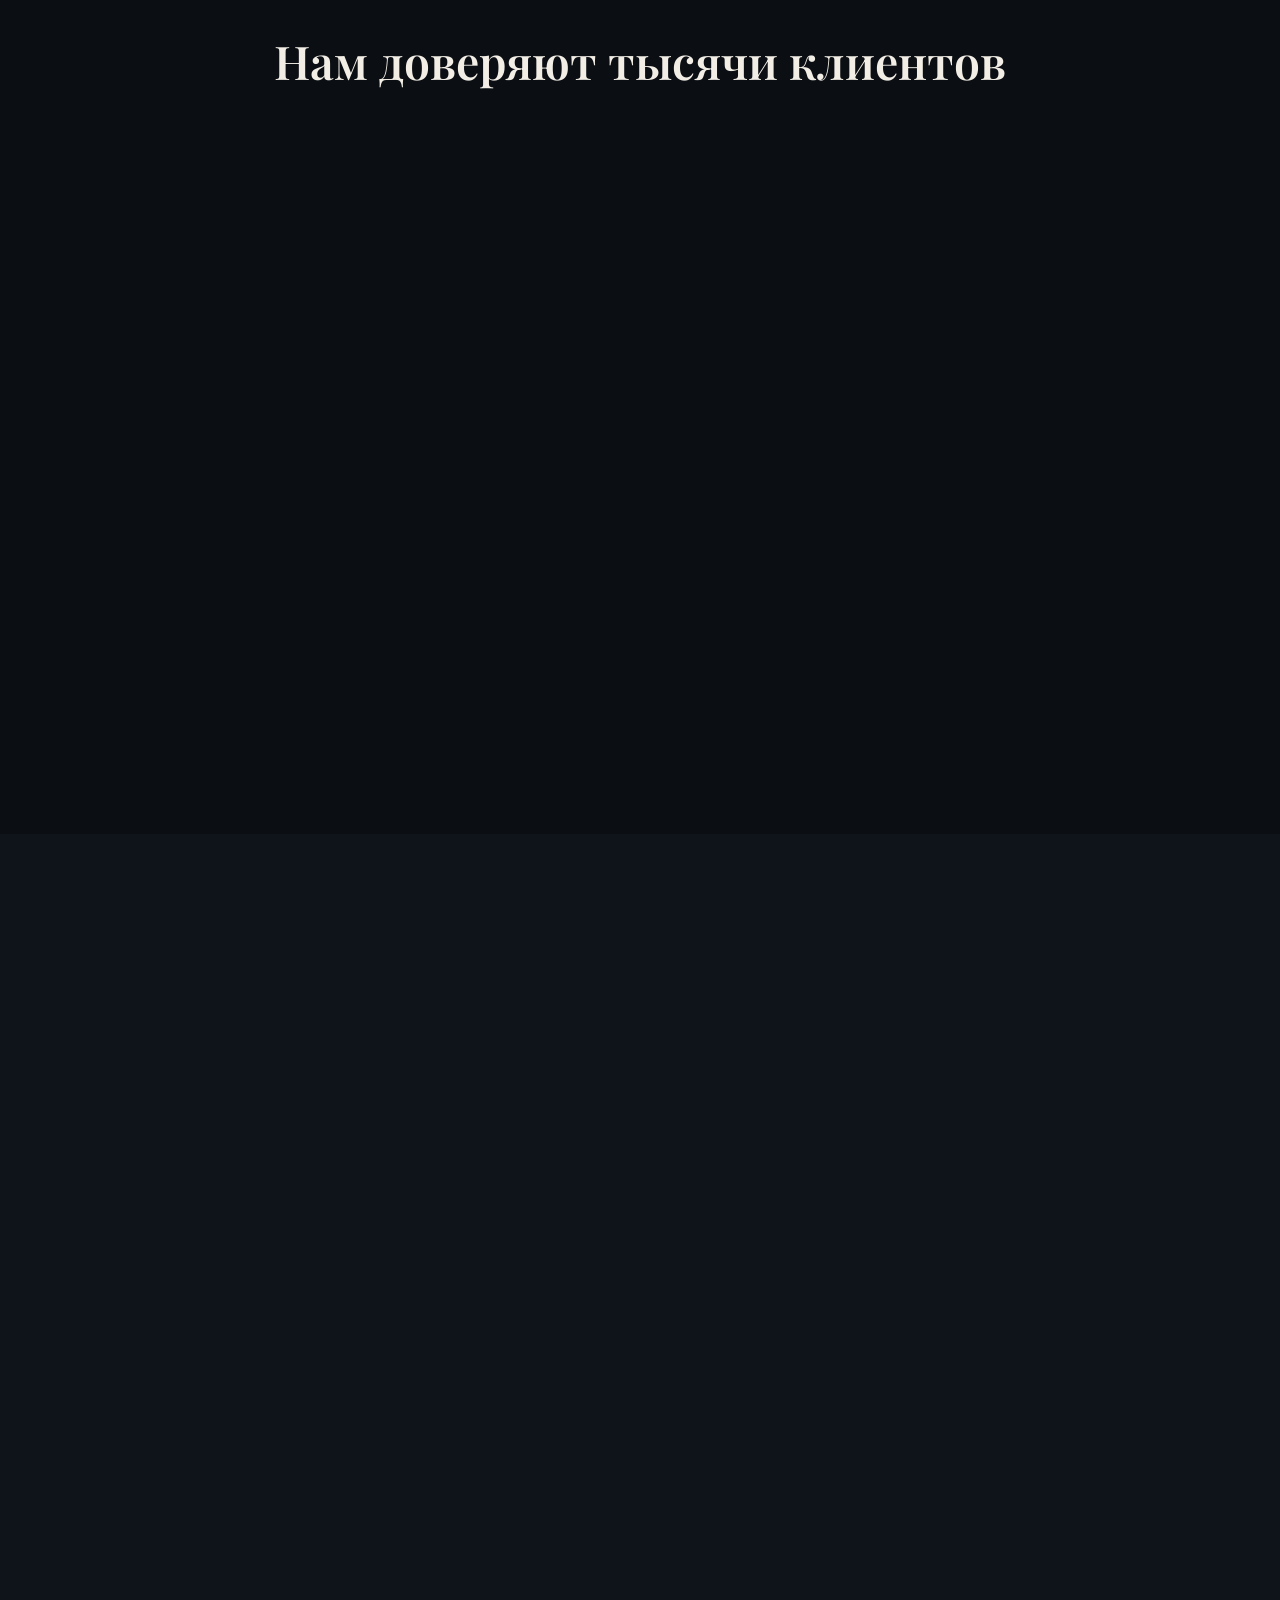
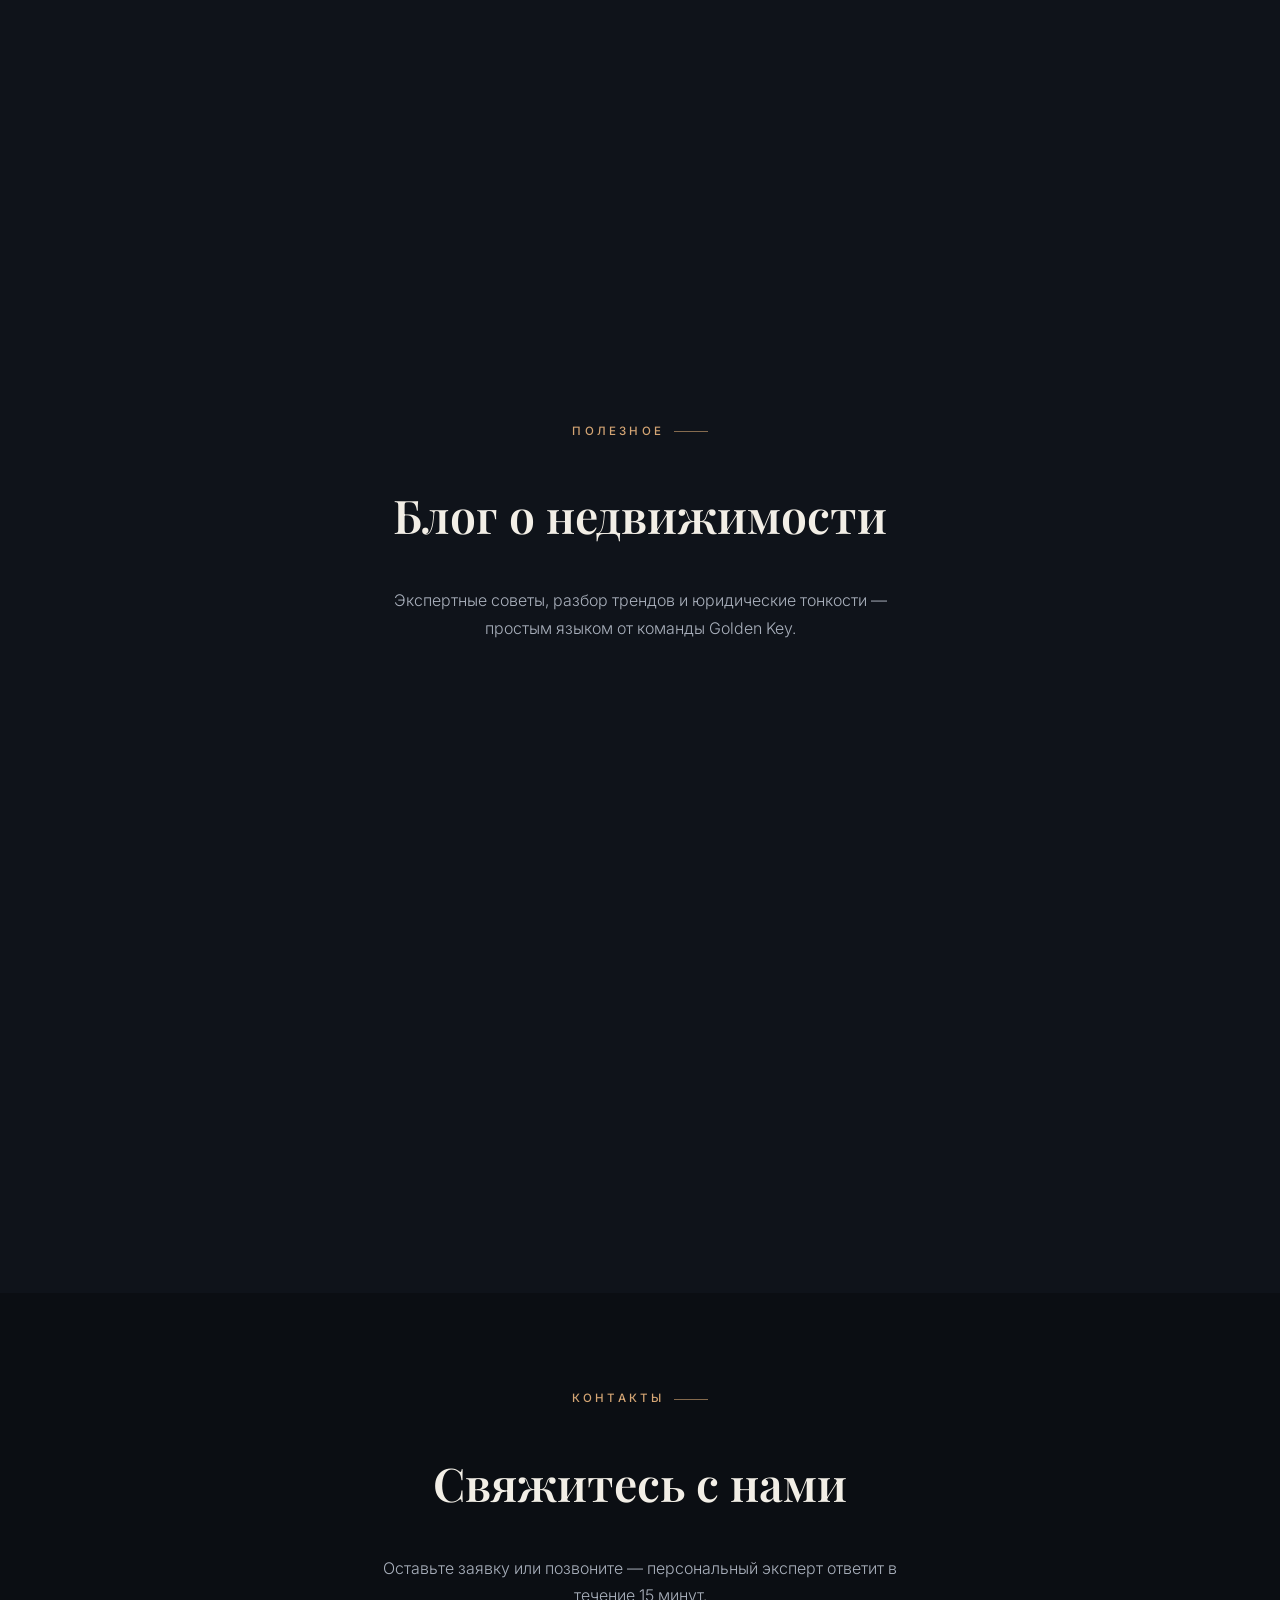
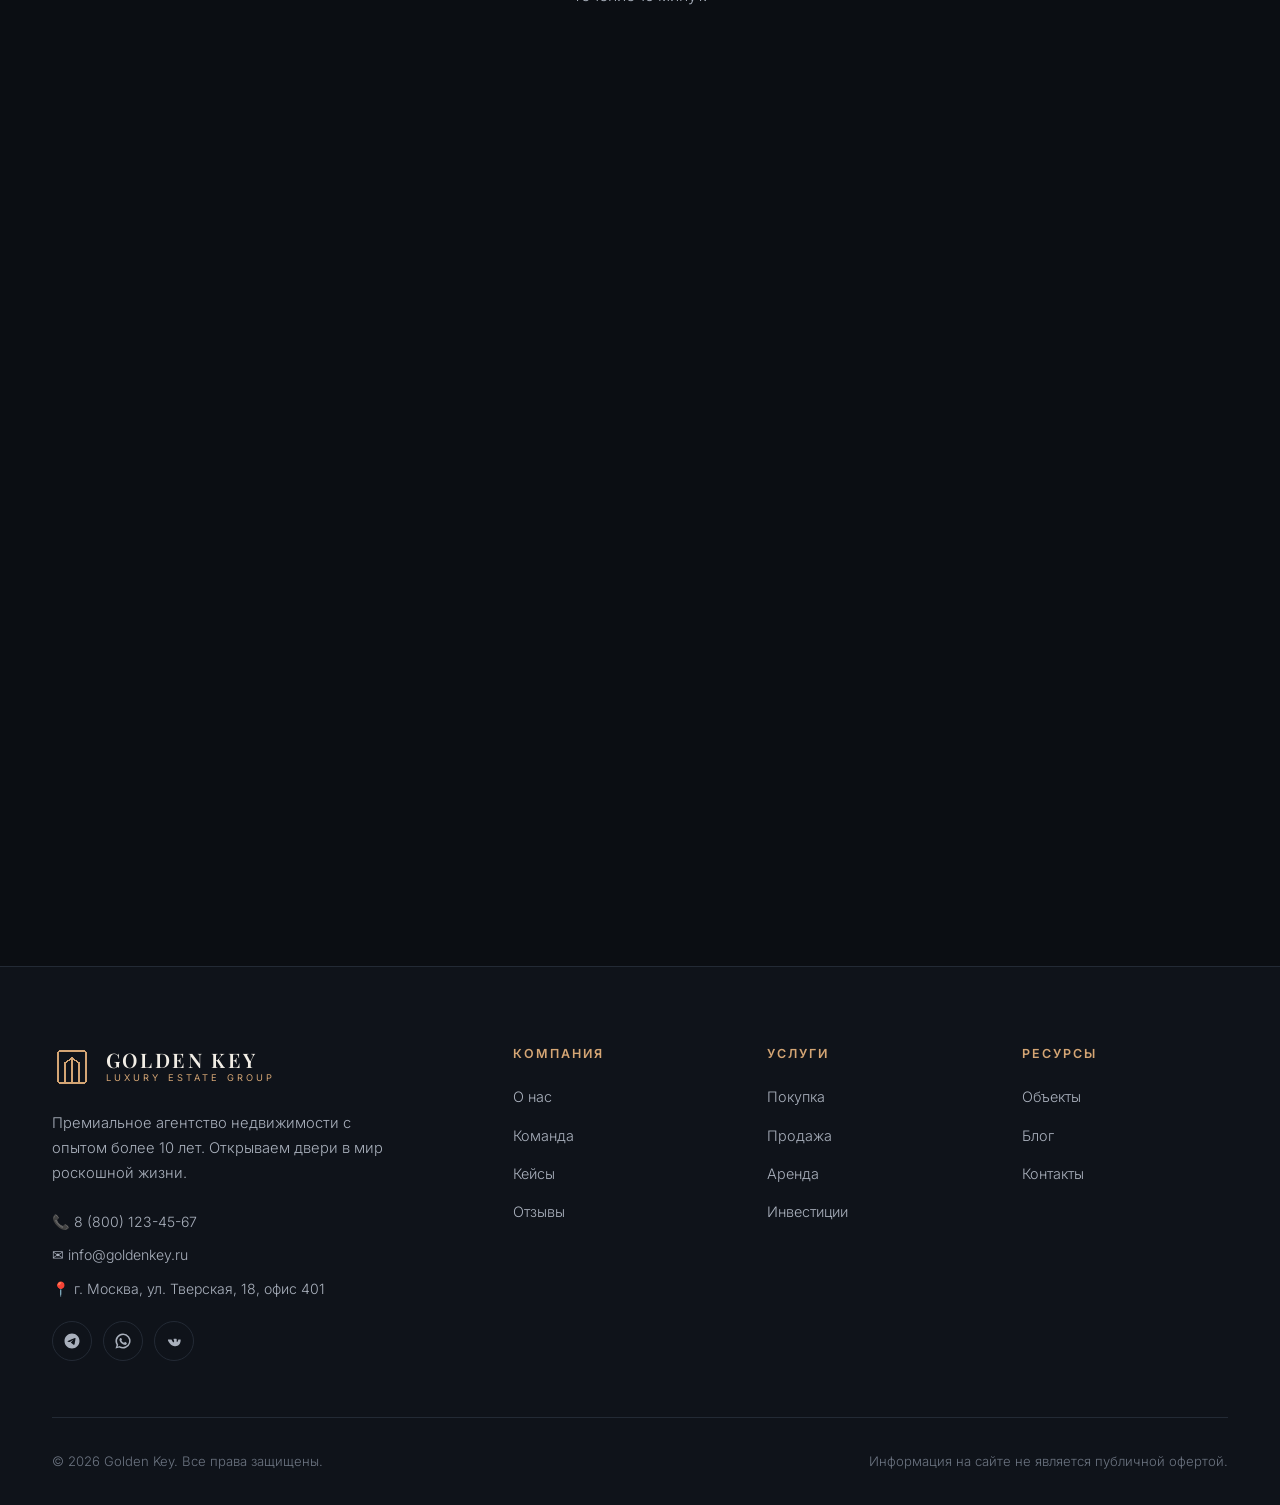
==== commit bd576153: "Apply new design system: update colors, typography, and components - Replace old gold color (#C9A24B" ====
--- a/golden-key/index.html
+++ b/golden-key/index.html
@@ -24,20 +24,20 @@
 .view-btn {
   padding: 8px 16px;
   background: transparent;
-  border: 1px solid #C9A24B;
-  color: #C9A24B;
+  border: 1px solid #d4a574;
+  color: #d4a574;
   border-radius: 20px;
   cursor: pointer;
-  font-family: 'Jost', sans-serif;
+  font-family: 'Inter', sans-serif;
   font-size: 0.85rem;
   font-weight: 600;
   transition: all 0.3s;
 }
 .view-btn:hover {
-  background: rgba(201,162,75,0.1);
+  background: rgba(212, 165, 116,0.1);
 }
 .view-btn.active {
-  background: #C9A24B;
+  background: #d4a574;
   color: #17130A;
 }
 
@@ -90,7 +90,7 @@
 }
 .slide h1 {
   font-size: 3.5rem;
-  color: #C9A24B;
+  color: #d4a574;
   margin-bottom: 20px;
   font-weight: 700;
 }
@@ -101,7 +101,7 @@
   font-weight: 600;
 }
 .slide p {
-  font-family: 'Jost', sans-serif;
+  font-family: 'Inter', sans-serif;
   font-size: 1.1rem;
   color: #A9B0BC;
   line-height: 1.8;
@@ -126,7 +126,7 @@
   z-index: 20;
 }
 .portfolio-btn {
-  background: #C9A24B;
+  background: #d4a574;
   color: #17130A;
   border: none;
   padding: 12px 24px;
@@ -135,24 +135,24 @@
   font-weight: 600;
   cursor: pointer;
   transition: all 0.3s;
-  font-family: 'Jost', sans-serif;
+  font-family: 'Inter', sans-serif;
 }
 .portfolio-btn:hover {
   background: #E4C777;
   transform: translateY(-3px);
-  box-shadow: 0 10px 30px rgba(201,162,75,0.3);
+  box-shadow: 0 10px 30px rgba(212, 165, 116,0.3);
 }
 .counter {
   position: absolute;
   top: 30px;
   right: 40px;
-  font-family: 'Jost', sans-serif;
+  font-family: 'Inter', sans-serif;
   font-size: 1.1rem;
-  color: #C9A24B;
-  background: rgba(201,162,75,0.1);
+  color: #d4a574;
+  background: rgba(212, 165, 116,0.1);
   padding: 10px 20px;
   border-radius: 20px;
-  border: 1px solid #C9A24B;
+  border: 1px solid #d4a574;
 }
 .dots {
   position: absolute;
@@ -171,7 +171,7 @@
   transition: all 0.3s;
 }
 .dot.active {
-  background: #C9A24B;
+  background: #d4a574;
   transform: scale(1.3);
 }
 .hero-content {
@@ -187,13 +187,13 @@
 }
 .feature {
   padding: 30px;
-  background: rgba(201,162,75,0.05);
+  background: rgba(212, 165, 116,0.05);
   border: 1px solid #232A35;
   border-radius: 10px;
 }
 .feature h3 {
   font-size: 1.4rem;
-  color: #C9A24B;
+  color: #d4a574;
   margin-bottom: 15px;
 }
 .feature p {
@@ -221,17 +221,17 @@
 }
 .showcase-navbar h1 {
   font-size: 1.5rem;
-  color: #C9A24B;
+  color: #d4a574;
 }
 .showcase-navbar a {
   color: #A9B0BC;
   text-decoration: none;
-  font-family: 'Jost', sans-serif;
+  font-family: 'Inter', sans-serif;
   font-size: 0.9rem;
   transition: color 0.3s;
   cursor: pointer;
 }
-.showcase-navbar a:hover { color: #C9A24B; }
+.showcase-navbar a:hover { color: #d4a574; }
 #showcase-container { padding-top: 80px; }
 .showcase-section {
   min-height: 100vh;
@@ -258,7 +258,7 @@
   color: #F2EEE6;
 }
 .showcase-text p {
-  font-family: 'Jost', sans-serif;
+  font-family: 'Inter', sans-serif;
   font-size: 1.1rem;
   color: #A9B0BC;
   line-height: 1.8;
@@ -279,13 +279,13 @@
 }
 .badge {
   display: inline-block;
-  background: rgba(201,162,75,0.15);
-  color: #C9A24B;
+  background: rgba(212, 165, 116,0.15);
+  color: #d4a574;
   padding: 8px 16px;
   border-radius: 20px;
-  font-family: 'Jost', sans-serif;
+  font-family: 'Inter', sans-serif;
   font-size: 0.8rem;
-  border: 1px solid #C9A24B;
+  border: 1px solid #d4a574;
   margin-bottom: 15px;
 }
 
@@ -313,7 +313,7 @@
   top: 30px;
   left: 30px;
   background: rgba(11,14,19,0.9);
-  border: 2px solid #C9A24B;
+  border: 2px solid #d4a574;
   padding: 30px;
   border-radius: 12px;
   max-width: 350px;
@@ -322,11 +322,11 @@
 }
 .info-3d h3 {
   font-size: 1.8rem;
-  color: #C9A24B;
+  color: #d4a574;
   margin-bottom: 15px;
 }
 .info-3d p {
-  font-family: 'Jost', sans-serif;
+  font-family: 'Inter', sans-serif;
   font-size: 0.95rem;
   color: #A9B0BC;
   line-height: 1.6;
@@ -347,12 +347,12 @@
   z-index: 10;
 }
 .control-btn-3d {
-  background: linear-gradient(135deg, #E4C777, #C9A24B);
+  background: linear-gradient(135deg, #E4C777, #d4a574);
   color: #17130A;
   border: none;
   padding: 10px 20px;
   border-radius: 6px;
-  font-family: 'Jost', sans-serif;
+  font-family: 'Inter', sans-serif;
   font-weight: 600;
   cursor: pointer;
   transition: all 0.3s;
@@ -360,10 +360,10 @@
 }
 .control-btn-3d:hover {
   transform: translateY(-2px);
-  box-shadow: 0 8px 20px rgba(201,162,75,0.3);
+  box-shadow: 0 8px 20px rgba(212, 165, 116,0.3);
 }
 .control-btn-3d.active {
-  background: #C9A24B;
+  background: #d4a574;
 }
 .top-right-3d {
   position: fixed;
@@ -378,7 +378,7 @@
   text-align: center;
 }
 .top-right-3d p {
-  font-family: 'Jost', sans-serif;
+  font-family: 'Inter', sans-serif;
   font-size: 0.85rem;
   color: #A9B0BC;
   margin-top: 10px;
@@ -409,16 +409,16 @@
   <div class="header-inner">
     <a href="#hero" class="logo" aria-label="Golden Key — на главную">
       <svg class="logo-mark" viewBox="0 0 40 40" fill="none" xmlns="http://www.w3.org/2000/svg" shape-rendering="crispEdges">
-        <rect x="6" y="4" width="28" height="32" rx="2" stroke="#C9A24B" stroke-width="1.5"/>
-        <path d="M13 36 V16 L20 11 L27 16 V36" stroke="#C9A24B" stroke-width="1.5"/>
-        <line x1="20" y1="11" x2="20" y2="36" stroke="#C9A24B" stroke-width="1.5"/>
-        <line x1="16.5" y1="14" x2="16.5" y2="36" stroke="#C9A24B" stroke-width="1"/>
-        <line x1="23.5" y1="14" x2="23.5" y2="36" stroke="#C9A24B" stroke-width="1"/>
+        <rect x="6" y="4" width="28" height="32" rx="2" stroke="#d4a574" stroke-width="1.5"/>
+        <path d="M13 36 V16 L20 11 L27 16 V36" stroke="#d4a574" stroke-width="1.5"/>
+        <line x1="20" y1="11" x2="20" y2="36" stroke="#d4a574" stroke-width="1.5"/>
+        <line x1="16.5" y1="14" x2="16.5" y2="36" stroke="#d4a574" stroke-width="1"/>
+        <line x1="23.5" y1="14" x2="23.5" y2="36" stroke="#d4a574" stroke-width="1"/>
       </svg>
       <span class="logo-text"><span class="lt-name">GOLDEN KEY</span><span class="lt-sub">Luxury Estate Group</span></span>
     </a>
     <button class="nav-toggle" data-nav-toggle aria-label="Открыть меню">
-      <svg width="26" height="26" viewBox="0 0 24 24" fill="none" stroke="#C9A24B" stroke-width="1.6"><line x1="3" y1="6" x2="21" y2="6"/><line x1="3" y1="12" x2="21" y2="12"/><line x1="3" y1="18" x2="21" y2="18"/></svg>
+      <svg width="26" height="26" viewBox="0 0 24 24" fill="none" stroke="#d4a574" stroke-width="1.6"><line x1="3" y1="6" x2="21" y2="6"/><line x1="3" y1="12" x2="21" y2="12"/><line x1="3" y1="18" x2="21" y2="18"/></svg>
     </button>
     <nav class="main-nav" data-nav>
       <a href="#hero" class="active">Главная</a>
@@ -441,7 +441,7 @@
 <!-- Основная часть main website (первые 600+ строк) -->
 <!-- Героическая секция, каталог, команда, о нас, услуги, блог, контакты, 3D тур -->
 <!-- Вставлю содержимое из оригинального index.html сюда -->
-  font-family: 'Jost', sans-serif;
+  font-family: 'Inter', sans-serif;
   font-size: 0.95rem;
   color: #A9B0BC;
   line-height: 1.6;
@@ -462,12 +462,12 @@
   z-index: 10;
 }
 .control-btn-3d {
-  background: linear-gradient(135deg, #E4C777, #C9A24B);
+  background: linear-gradient(135deg, #E4C777, #d4a574);
   color: #17130A;
   border: none;
   padding: 10px 20px;
   border-radius: 6px;
-  font-family: 'Jost', sans-serif;
+  font-family: 'Inter', sans-serif;
   font-weight: 600;
   cursor: pointer;
   transition: all 0.3s;
@@ -475,10 +475,10 @@
 }
 .control-btn-3d:hover {
   transform: translateY(-2px);
-  box-shadow: 0 8px 20px rgba(201,162,75,0.3);
+  box-shadow: 0 8px 20px rgba(212, 165, 116,0.3);
 }
 .control-btn-3d.active {
-  background: #C9A24B;
+  background: #d4a574;
 }
 .top-right-3d {
   position: fixed;
@@ -493,7 +493,7 @@
   text-align: center;
 }
 .top-right-3d p {
-  font-family: 'Jost', sans-serif;
+  font-family: 'Inter', sans-serif;
   font-size: 0.85rem;
   color: #A9B0BC;
   margin-top: 10px;
@@ -507,16 +507,16 @@
   <div class="header-inner">
     <a href="#hero" class="logo" aria-label="Golden Key — на главную">
       <svg class="logo-mark" viewBox="0 0 40 40" fill="none" xmlns="http://www.w3.org/2000/svg" shape-rendering="crispEdges">
-        <rect x="6" y="4" width="28" height="32" rx="2" stroke="#C9A24B" stroke-width="1.5"/>
-        <path d="M13 36 V16 L20 11 L27 16 V36" stroke="#C9A24B" stroke-width="1.5"/>
-        <line x1="20" y1="11" x2="20" y2="36" stroke="#C9A24B" stroke-width="1.5"/>
-        <line x1="16.5" y1="14" x2="16.5" y2="36" stroke="#C9A24B" stroke-width="1"/>
-        <line x1="23.5" y1="14" x2="23.5" y2="36" stroke="#C9A24B" stroke-width="1"/>
+        <rect x="6" y="4" width="28" height="32" rx="2" stroke="#d4a574" stroke-width="1.5"/>
+        <path d="M13 36 V16 L20 11 L27 16 V36" stroke="#d4a574" stroke-width="1.5"/>
+        <line x1="20" y1="11" x2="20" y2="36" stroke="#d4a574" stroke-width="1.5"/>
+        <line x1="16.5" y1="14" x2="16.5" y2="36" stroke="#d4a574" stroke-width="1"/>
+        <line x1="23.5" y1="14" x2="23.5" y2="36" stroke="#d4a574" stroke-width="1"/>
       </svg>
       <span class="logo-text"><span class="lt-name">GOLDEN KEY</span><span class="lt-sub">Luxury Estate Group</span></span>
     </a>
     <button class="nav-toggle" data-nav-toggle aria-label="Открыть меню">
-      <svg width="26" height="26" viewBox="0 0 24 24" fill="none" stroke="#C9A24B" stroke-width="1.6"><line x1="3" y1="6" x2="21" y2="6"/><line x1="3" y1="12" x2="21" y2="12"/><line x1="3" y1="18" x2="21" y2="18"/></svg>
+      <svg width="26" height="26" viewBox="0 0 24 24" fill="none" stroke="#d4a574" stroke-width="1.6"><line x1="3" y1="6" x2="21" y2="6"/><line x1="3" y1="12" x2="21" y2="12"/><line x1="3" y1="18" x2="21" y2="18"/></svg>
     </button>
     <nav class="main-nav" data-nav>
       <a href="#hero" class="active">Главная</a>
@@ -554,7 +554,7 @@
           <stop offset="0%" stop-color="#3a4456"/><stop offset="100%" stop-color="#1f2733"/>
         </linearGradient>
         <linearGradient id="heroGlow" x1="0" y1="0" x2="0" y2="1">
-          <stop offset="0%" stop-color="#FFF4D9"/><stop offset="30%" stop-color="#F5E8BC"/><stop offset="70%" stop-color="#E8D89A"/><stop offset="100%" stop-color="#C9A24B"/>
+          <stop offset="0%" stop-color="#FFF4D9"/><stop offset="30%" stop-color="#F5E8BC"/><stop offset="70%" stop-color="#E8D89A"/><stop offset="100%" stop-color="#d4a574"/>
         </linearGradient>
         <linearGradient id="heroWater" x1="0" y1="0" x2="1" y2="1">
           <stop offset="0%" stop-color="#3a4a5e"/><stop offset="45%" stop-color="#2a3a50"/><stop offset="100%" stop-color="#141c2c"/>
@@ -733,7 +733,7 @@
         <div class="property-image">
           <span class="property-badge">Продажа</span>
           <button class="property-fav" aria-label="В избранное"><svg width="17" height="17" viewBox="0 0 24 24" fill="none" stroke="currentColor" stroke-width="2"><path d="M20.8 4.6a5.5 5.5 0 0 0-7.8 0L12 5.6l-1-1a5.5 5.5 0 1 0-7.8 7.8l1 1L12 21l7.8-7.6 1-1a5.5 5.5 0 0 0 0-7.8z"/></svg></button>
-          <svg viewBox="0 0 400 320" preserveAspectRatio="xMidYMid slice" xmlns="http://www.w3.org/2000/svg"><defs><linearGradient id="p1s" x1="0" y1="0" x2="0" y2="1"><stop offset="0%" stop-color="#3a4560"/><stop offset="100%" stop-color="#28324a"/></linearGradient><linearGradient id="p1g" x1="0" y1="0" x2="0" y2="1"><stop offset="0%" stop-color="#E4C777"/><stop offset="100%" stop-color="#C9A24B"/></linearGradient></defs><rect width="400" height="320" fill="url(#p1s)"/><rect x="40" y="120" width="320" height="150" fill="#1e2636"/><rect x="40" y="110" width="320" height="14" fill="#2c374e"/><rect x="70" y="150" width="60" height="70" fill="url(#p1g)" opacity="0.85"/><rect x="150" y="150" width="60" height="70" fill="url(#p1g)" opacity="0.65"/><rect x="230" y="150" width="100" height="70" fill="url(#p1g)" opacity="0.8"/><rect x="160" y="235" width="70" height="35" fill="#0f1520"/><rect x="30" y="270" width="340" height="50" fill="#151d2c"/><rect x="70" y="278" width="260" height="30" fill="url(#p1g)" opacity="0.2"/></svg>
+          <svg viewBox="0 0 400 320" preserveAspectRatio="xMidYMid slice" xmlns="http://www.w3.org/2000/svg"><defs><linearGradient id="p1s" x1="0" y1="0" x2="0" y2="1"><stop offset="0%" stop-color="#3a4560"/><stop offset="100%" stop-color="#28324a"/></linearGradient><linearGradient id="p1g" x1="0" y1="0" x2="0" y2="1"><stop offset="0%" stop-color="#E4C777"/><stop offset="100%" stop-color="#d4a574"/></linearGradient></defs><rect width="400" height="320" fill="url(#p1s)"/><rect x="40" y="120" width="320" height="150" fill="#1e2636"/><rect x="40" y="110" width="320" height="14" fill="#2c374e"/><rect x="70" y="150" width="60" height="70" fill="url(#p1g)" opacity="0.85"/><rect x="150" y="150" width="60" height="70" fill="url(#p1g)" opacity="0.65"/><rect x="230" y="150" width="100" height="70" fill="url(#p1g)" opacity="0.8"/><rect x="160" y="235" width="70" height="35" fill="#0f1520"/><rect x="30" y="270" width="340" height="50" fill="#151d2c"/><rect x="70" y="278" width="260" height="30" fill="url(#p1g)" opacity="0.2"/></svg>
         </div>
         <div class="property-body">
           <h3 class="property-title">Вилла «Океанвью»</h3>
@@ -747,7 +747,7 @@
         <div class="property-image">
           <span class="property-badge">Продажа</span>
           <button class="property-fav" aria-label="В избранное"><svg width="17" height="17" viewBox="0 0 24 24" fill="none" stroke="currentColor" stroke-width="2"><path d="M20.8 4.6a5.5 5.5 0 0 0-7.8 0L12 5.6l-1-1a5.5 5.5 0 1 0-7.8 7.8l1 1L12 21l7.8-7.6 1-1a5.5 5.5 0 0 0 0-7.8z"/></svg></button>
-          <svg viewBox="0 0 400 320" preserveAspectRatio="xMidYMid slice" xmlns="http://www.w3.org/2000/svg"><defs><linearGradient id="p2s" x1="0" y1="0" x2="0" y2="1"><stop offset="0%" stop-color="#42506e"/><stop offset="100%" stop-color="#2a3550"/></linearGradient><linearGradient id="p2g" x1="0" y1="0" x2="0" y2="1"><stop offset="0%" stop-color="#E4C777"/><stop offset="100%" stop-color="#C9A24B"/></linearGradient></defs><rect width="400" height="320" fill="url(#p2s)"/><polygon points="60,130 200,60 340,130" fill="#1e2636"/><rect x="70" y="130" width="260" height="150" fill="#242d40"/><rect x="110" y="160" width="45" height="120" fill="url(#p2g)" opacity="0.8"/><rect x="245" y="160" width="45" height="120" fill="url(#p2g)" opacity="0.7"/><rect x="170" y="185" width="60" height="95" fill="url(#p2g)" opacity="0.9"/><rect x="185" y="200" width="30" height="80" fill="#0f1520"/><rect x="60" y="280" width="280" height="40" fill="#151d2c"/></svg>
+          <svg viewBox="0 0 400 320" preserveAspectRatio="xMidYMid slice" xmlns="http://www.w3.org/2000/svg"><defs><linearGradient id="p2s" x1="0" y1="0" x2="0" y2="1"><stop offset="0%" stop-color="#42506e"/><stop offset="100%" stop-color="#2a3550"/></linearGradient><linearGradient id="p2g" x1="0" y1="0" x2="0" y2="1"><stop offset="0%" stop-color="#E4C777"/><stop offset="100%" stop-color="#d4a574"/></linearGradient></defs><rect width="400" height="320" fill="url(#p2s)"/><polygon points="60,130 200,60 340,130" fill="#1e2636"/><rect x="70" y="130" width="260" height="150" fill="#242d40"/><rect x="110" y="160" width="45" height="120" fill="url(#p2g)" opacity="0.8"/><rect x="245" y="160" width="45" height="120" fill="url(#p2g)" opacity="0.7"/><rect x="170" y="185" width="60" height="95" fill="url(#p2g)" opacity="0.9"/><rect x="185" y="200" width="30" height="80" fill="#0f1520"/><rect x="60" y="280" width="280" height="40" fill="#151d2c"/></svg>
         </div>
         <div class="property-body">
           <h3 class="property-title">Особняк «Модерн»</h3>
@@ -1030,7 +1030,7 @@
       <p style="margin-top: 20px; font-size: 0.85rem; color: #6C7481;">Используй мышь для вращения • Колесо для масштабирования</p>
     </div>
     <div class="top-right-3d">
-      <span style="color: #C9A24B; font-weight: bold;">$12,500,000</span>
+      <span style="color: #d4a574; font-weight: bold;">$12,500,000</span>
       <p>Стоимость объекта</p>
     </div>
     <div class="controls-3d">
@@ -1061,7 +1061,7 @@
         </div>
       </div>
       <div class="blog-card reveal">
-        <div class="bc-visual"><svg viewBox="0 0 400 250" preserveAspectRatio="xMidYMid slice" xmlns="http://www.w3.org/2000/svg" shape-rendering="crispEdges"><defs><linearGradient id="b2" x1="0" y1="0" x2="1" y2="1"><stop offset="0%" stop-color="#465550"/><stop offset="50%" stop-color="#38453a"/><stop offset="100%" stop-color="#23302a"/></linearGradient><linearGradient id="b2g" x1="0" y1="0" x2="0" y2="1"><stop offset="0%" stop-color="#FFF4D9"/><stop offset="45%" stop-color="#E8D89A"/><stop offset="100%" stop-color="#C9A24B"/></linearGradient><linearGradient id="b2r" x1="0" y1="0" x2="0" y2="1"><stop offset="0%" stop-color="#485a48"/><stop offset="100%" stop-color="#1f2a22"/></linearGradient></defs><rect width="400" height="250" fill="url(#b2)"/><polygon points="50,85 200,25 350,85" fill="url(#b2r)"/><rect x="70" y="85" width="260" height="125" fill="#2a3a2e"/><rect x="70" y="85" width="260" height="16" fill="#3a4a3e"/><rect x="105" y="115" width="55" height="85" fill="url(#b2g)" opacity="0.68"/><rect x="260" y="115" width="55" height="85" fill="url(#b2g)" opacity="0.62"/></svg></div>
+        <div class="bc-visual"><svg viewBox="0 0 400 250" preserveAspectRatio="xMidYMid slice" xmlns="http://www.w3.org/2000/svg" shape-rendering="crispEdges"><defs><linearGradient id="b2" x1="0" y1="0" x2="1" y2="1"><stop offset="0%" stop-color="#465550"/><stop offset="50%" stop-color="#38453a"/><stop offset="100%" stop-color="#23302a"/></linearGradient><linearGradient id="b2g" x1="0" y1="0" x2="0" y2="1"><stop offset="0%" stop-color="#FFF4D9"/><stop offset="45%" stop-color="#E8D89A"/><stop offset="100%" stop-color="#d4a574"/></linearGradient><linearGradient id="b2r" x1="0" y1="0" x2="0" y2="1"><stop offset="0%" stop-color="#485a48"/><stop offset="100%" stop-color="#1f2a22"/></linearGradient></defs><rect width="400" height="250" fill="url(#b2)"/><polygon points="50,85 200,25 350,85" fill="url(#b2r)"/><rect x="70" y="85" width="260" height="125" fill="#2a3a2e"/><rect x="70" y="85" width="260" height="16" fill="#3a4a3e"/><rect x="105" y="115" width="55" height="85" fill="url(#b2g)" opacity="0.68"/><rect x="260" y="115" width="55" height="85" fill="url(#b2g)" opacity="0.62"/></svg></div>
         <div class="bc-body">
           <span class="blog-cat">Инвестиции</span>
           <h3>Топ-районы для доходной недвижимости 2026</h3>
@@ -1070,7 +1070,7 @@
         </div>
       </div>
       <div class="blog-card reveal">
-        <div class="bc-visual"><svg viewBox="0 0 400 250" preserveAspectRatio="xMidYMid slice" xmlns="http://www.w3.org/2000/svg" shape-rendering="crispEdges"><defs><linearGradient id="b3" x1="0" y1="0" x2="1" y2="1"><stop offset="0%" stop-color="#554a68"/><stop offset="50%" stop-color="#3d3350"/><stop offset="100%" stop-color="#2a1f3a"/></linearGradient><linearGradient id="b3g" x1="0" y1="0" x2="0" y2="1"><stop offset="0%" stop-color="#FFF4D9"/><stop offset="45%" stop-color="#E8D89A"/><stop offset="100%" stop-color="#C9A24B"/></linearGradient><linearGradient id="b3w" x1="0" y1="0" x2="0" y2="1"><stop offset="0%" stop-color="#3a2d48"/><stop offset="100%" stop-color="#1f1829"/></linearGradient></defs><rect width="400" height="250" fill="url(#b3)"/><rect x="70" y="55" width="260" height="160" fill="url(#b3w)"/><rect x="70" y="55" width="260" height="18" fill="#4a3f56"/><rect x="100" y="85" width="60" height="68" fill="url(#b3g)" opacity="0.72"/><rect x="180" y="85" width="60" height="68" fill="url(#b3g)" opacity="0.58"/><rect x="260" y="85" width="60" height="68" fill="url(#b3g)" opacity="0.68"/></svg></div>
+        <div class="bc-visual"><svg viewBox="0 0 400 250" preserveAspectRatio="xMidYMid slice" xmlns="http://www.w3.org/2000/svg" shape-rendering="crispEdges"><defs><linearGradient id="b3" x1="0" y1="0" x2="1" y2="1"><stop offset="0%" stop-color="#554a68"/><stop offset="50%" stop-color="#3d3350"/><stop offset="100%" stop-color="#2a1f3a"/></linearGradient><linearGradient id="b3g" x1="0" y1="0" x2="0" y2="1"><stop offset="0%" stop-color="#FFF4D9"/><stop offset="45%" stop-color="#E8D89A"/><stop offset="100%" stop-color="#d4a574"/></linearGradient><linearGradient id="b3w" x1="0" y1="0" x2="0" y2="1"><stop offset="0%" stop-color="#3a2d48"/><stop offset="100%" stop-color="#1f1829"/></linearGradient></defs><rect width="400" height="250" fill="url(#b3)"/><rect x="70" y="55" width="260" height="160" fill="url(#b3w)"/><rect x="70" y="55" width="260" height="18" fill="#4a3f56"/><rect x="100" y="85" width="60" height="68" fill="url(#b3g)" opacity="0.72"/><rect x="180" y="85" width="60" height="68" fill="url(#b3g)" opacity="0.58"/><rect x="260" y="85" width="60" height="68" fill="url(#b3g)" opacity="0.68"/></svg></div>
         <div class="bc-body">
           <span class="blog-cat">Право</span>
           <h3>Эскроу-счёт: как работает и на что смотреть</h3>
@@ -1109,7 +1109,7 @@
           <div><h4>Мессенджеры</h4><p><a href="#">Telegram</a> · <a href="#">WhatsApp</a></p><p>Быстрый ответ в рабочее время</p></div>
         </div>
         <div class="map-placeholder">
-          <svg viewBox="0 0 600 240" style="width:100%;display:block" xmlns="http://www.w3.org/2000/svg"><rect width="600" height="240" fill="#141c28"/><path d="M0 80 H600 M0 160 H600 M150 0 V240 M330 0 V240 M470 0 V240" stroke="#232a35" stroke-width="6"/><path d="M0 120 H600" stroke="#C9A24B" stroke-width="3" opacity="0.4"/><rect x="60" y="40" width="70" height="35" fill="#1e2836"/><rect x="360" y="175" width="90" height="45" fill="#1e2836"/><rect x="490" y="30" width="80" height="40" fill="#1e2836"/><circle cx="330" cy="120" r="12" fill="#C9A24B"/><circle cx="330" cy="120" r="24" fill="none" stroke="#C9A24B" stroke-width="2" opacity="0.5"/></svg>
+          <svg viewBox="0 0 600 240" style="width:100%;display:block" xmlns="http://www.w3.org/2000/svg"><rect width="600" height="240" fill="#141c28"/><path d="M0 80 H600 M0 160 H600 M150 0 V240 M330 0 V240 M470 0 V240" stroke="#232a35" stroke-width="6"/><path d="M0 120 H600" stroke="#d4a574" stroke-width="3" opacity="0.4"/><rect x="60" y="40" width="70" height="35" fill="#1e2836"/><rect x="360" y="175" width="90" height="45" fill="#1e2836"/><rect x="490" y="30" width="80" height="40" fill="#1e2836"/><circle cx="330" cy="120" r="12" fill="#d4a574"/><circle cx="330" cy="120" r="24" fill="none" stroke="#d4a574" stroke-width="2" opacity="0.5"/></svg>
         </div>
       </div>
       <div class="contact-form reveal">
@@ -1134,7 +1134,7 @@
     <div class="footer-grid">
       <div class="footer-brand">
         <a href="#hero" class="logo">
-          <svg class="logo-mark" viewBox="0 0 40 40" fill="none" xmlns="http://www.w3.org/2000/svg" shape-rendering="crispEdges"><rect x="6" y="4" width="28" height="32" rx="2" stroke="#C9A24B" stroke-width="1.5"/><path d="M13 36 V16 L20 11 L27 16 V36" stroke="#C9A24B" stroke-width="1.5"/><line x1="20" y1="11" x2="20" y2="36" stroke="#C9A24B" stroke-width="1.5"/></svg>
+          <svg class="logo-mark" viewBox="0 0 40 40" fill="none" xmlns="http://www.w3.org/2000/svg" shape-rendering="crispEdges"><rect x="6" y="4" width="28" height="32" rx="2" stroke="#d4a574" stroke-width="1.5"/><path d="M13 36 V16 L20 11 L27 16 V36" stroke="#d4a574" stroke-width="1.5"/><line x1="20" y1="11" x2="20" y2="36" stroke="#d4a574" stroke-width="1.5"/></svg>
           <span class="logo-text"><span class="lt-name">GOLDEN KEY</span><span class="lt-sub">Luxury Estate Group</span></span>
         </a>
         <p>Премиальное агентство недвижимости с опытом более 10 лет. Открываем двери в мир роскошной жизни.</p>
@@ -1464,7 +1464,7 @@
     <!-- Слайд 1: Титульная страница -->
     <div class="slide active">
       <h1>GOLDEN KEY</h1>
-      <p style="font-size: 1.5rem; color: #C9A24B; margin-bottom: 40px;">Luxury Estate Group</p>
+      <p style="font-size: 1.5rem; color: #d4a574; margin-bottom: 40px;">Luxury Estate Group</p>
       <p>Премиальное агентство недвижимости</p>
       <p style="margin-top: 30px; font-size: 0.95rem; color: #6C7481;">Эксклюзивные объекты | Профессиональный сервис | Надежность</p>
     </div>
@@ -1675,7 +1675,7 @@
       <p style="margin-top: 20px; font-size: 0.85rem; color: #6C7481;">Используй мышь для вращения • Колесо для масштабирования</p>
     </div>
     <div class="top-right-3d">
-      <span style="color: #C9A24B; font-weight: bold;">$12,500,000</span>
+      <span style="color: #d4a574; font-weight: bold;">$12,500,000</span>
       <p>Стоимость объекта</p>
     </div>
     <div class="controls-3d">
--- a/golden-key/styles.css
+++ b/golden-key/styles.css
@@ -3,31 +3,83 @@
    Премиальная тёмная дизайн-система
    ============================================ */
 
-@import url('https://fonts.googleapis.com/css2?family=Playfair+Display:ital,wght@0,400;0,500;0,600;0,700;0,800;1,400&family=Jost:wght@300;400;500;600&display=swap');
+@import url('https://fonts.googleapis.com/css2?family=Playfair+Display:ital,wght@0,400;0,500;0,600;0,700;0,800;1,400&family=Inter:wght@300;400;500;600;700&display=swap');
 
 :root {
-  --gold: #C9A24B;
-  --gold-light: #E4C777;
-  --gold-deep: #A6842F;
-  --gold-glow: rgba(201, 162, 75, 0.25);
+  /* Primary colors */
+  --primary: #1a1f2e;
+  --primary-light: #2d3542;
+  --primary-lighter: #3d4556;
+
+  /* Accent colors (gold - updated) */
+  --accent: #d4a574;
+  --accent-light: #e8c9a0;
+  --accent-dark: #b8963e;
+  --accent-glow: rgba(212, 165, 116, 0.25);
+
+  /* Status colors */
+  --success: #10b981;
+  --warning: #f59e0b;
+  --danger: #ef4444;
+
+  /* Backgrounds */
   --bg: #0B0E13;
   --bg-2: #0F131A;
   --bg-3: #141922;
+  --bg-alt: #161C26;
+
+  /* Surfaces and cards */
   --card: #12171F;
   --card-2: #161C26;
+  --surface: #1f2937;
+
+  /* Borders */
   --border: #232A35;
-  --border-gold: rgba(201, 162, 75, 0.28);
+  --border-accent: rgba(212, 165, 116, 0.28);
+
+  /* Text colors */
+  --text-primary: #f5f5f0;
+  --text-secondary: #d1d5db;
+  --text-muted: #9ca3af;
   --text: #F2EEE6;
   --text-2: #A9B0BC;
   --text-3: #6C7481;
+
+  /* White */
   --white: #ffffff;
+
+  /* Spacing */
+  --space-xs: 4px;
+  --space-sm: 8px;
+  --space-md: 16px;
+  --space-lg: 24px;
+  --space-xl: 32px;
+  --space-2xl: 48px;
+  --space-3xl: 64px;
+
+  /* Border radius */
   --radius: 6px;
   --radius-lg: 10px;
+  --radius-xl: 12px;
+
+  /* Max width */
   --maxw: 1240px;
+
+  /* Shadows */
   --shadow: 0 20px 60px rgba(0, 0, 0, 0.5);
-  --shadow-gold: 0 16px 44px rgba(201, 162, 75, 0.18);
+  --shadow-accent: 0 16px 44px rgba(212, 165, 116, 0.18);
+  --shadow-sm: 0 2px 8px rgba(0, 0, 0, 0.08);
+  --shadow-md: 0 4px 12px rgba(0, 0, 0, 0.12);
+
+  /* Fonts */
   --serif: 'Playfair Display', Georgia, serif;
-  --sans: 'Jost', 'Segoe UI', sans-serif;
+  --sans: 'Inter', -apple-system, BlinkMacSystemFont, 'Segoe UI', sans-serif;
+  --mono: 'JetBrains Mono', monospace;
+
+  /* Transitions */
+  --transition-standard: cubic-bezier(0.4, 0, 0.2, 1);
+  --transition-enter: cubic-bezier(0, 0, 0.2, 1);
+  --transition-exit: cubic-bezier(0.4, 0, 1, 1);
 }
 
 *, *::before, *::after { box-sizing: border-box; margin: 0; padding: 0; }
@@ -51,9 +103,9 @@
 .eyebrow {
   display: inline-flex; align-items: center; gap: 0.6rem;
   font-family: var(--sans); font-size: 0.72rem; font-weight: 500;
-  letter-spacing: 0.28em; text-transform: uppercase; color: var(--gold);
-}
-.eyebrow::after { content: ''; width: 34px; height: 1px; background: var(--gold); opacity: 0.6; }
+  letter-spacing: 0.28em; text-transform: uppercase; color: var(--accent);
+}
+.eyebrow::after { content: ''; width: 34px; height: 1px; background: var(--accent); opacity: 0.6; }
 
 /* ── Buttons ── */
 .btn {
@@ -65,14 +117,14 @@
   position: relative; overflow: hidden;
 }
 .btn-primary {
-  background: linear-gradient(135deg, var(--gold-light), var(--gold-deep));
-  color: #17130A; box-shadow: 0 10px 30px rgba(201, 162, 75, 0.25);
+  background: linear-gradient(135deg, var(--accent-light), var(--accent-dark));
+  color: #17130A; box-shadow: 0 10px 30px rgba(212, 165, 116, 0.25);
 }
 .btn-primary:hover { transform: translateY(-3px); box-shadow: 0 18px 44px rgba(201, 162, 75, 0.4); }
-.btn-outline { background: transparent; color: var(--text); border-color: var(--border-gold); }
-.btn-outline:hover { border-color: var(--gold); color: var(--gold); background: rgba(201,162,75,0.05); }
-.btn-ghost { background: transparent; color: var(--gold); padding: 0.5rem 0; letter-spacing: 0.16em; }
-.btn-ghost:hover { color: var(--gold-light); }
+.btn-outline { background: transparent; color: var(--text); border-color: var(--border-accent); }
+.btn-outline:hover { border-color: var(--accent); color: var(--accent); background: rgba(212, 165, 116, 0.05); }
+.btn-ghost { background: transparent; color: var(--accent); padding: 0.5rem 0; letter-spacing: 0.16em; }
+.btn-ghost:hover { color: var(--accent-light); }
 
 /* ── Header ── */
 .site-header {
@@ -89,7 +141,7 @@
 .logo-mark { width: 40px; height: 40px; flex-shrink: 0; }
 .logo-text { display: flex; flex-direction: column; line-height: 1; }
 .logo-text .lt-name { font-family: var(--serif); font-size: 1.25rem; font-weight: 600; letter-spacing: 0.12em; color: var(--text); }
-.logo-text .lt-sub { font-family: var(--sans); font-size: 0.58rem; font-weight: 400; letter-spacing: 0.34em; text-transform: uppercase; color: var(--gold); margin-top: 3px; }
+.logo-text .lt-sub { font-family: var(--sans); font-size: 0.58rem; font-weight: 400; letter-spacing: 0.34em; text-transform: uppercase; color: var(--accent); margin-top: 3px; }
 
 .main-nav { display: flex; align-items: center; gap: 2.2rem; }
 .main-nav a {
@@ -98,9 +150,9 @@
 }
 .main-nav a::after {
   content: ''; position: absolute; bottom: -2px; left: 0; width: 0; height: 1.5px;
-  background: var(--gold); transition: width 0.35s cubic-bezier(0.22,1,0.36,1);
-}
-.main-nav a:hover, .main-nav a.active { color: var(--gold); }
+  background: var(--accent); transition: width 0.35s cubic-bezier(0.22,1,0.36,1);
+}
+.main-nav a:hover, .main-nav a.active { color: var(--accent); }
 .main-nav a:hover::after, .main-nav a.active::after { width: 100%; }
 
 .header-cta { display: flex; align-items: center; gap: 1.2rem; }
@@ -109,7 +161,7 @@
   background: none; border: 1px solid var(--border); border-radius: 50%; width: 40px; height: 40px;
   display: none; align-items: center; justify-content: center; color: var(--text-2); cursor: pointer; transition: all 0.3s;
 }
-.theme-toggle:hover { border-color: var(--gold); color: var(--gold); }
+.theme-toggle:hover { border-color: var(--accent); color: var(--accent); }
 
 /* ── Hero ── */
 .hero {
@@ -126,16 +178,16 @@
 .hero-content { max-width: 640px; }
 .hero .eyebrow { margin-bottom: 1.8rem; }
 .hero h1 { font-size: clamp(3rem, 7vw, 5.4rem); font-weight: 600; letter-spacing: -0.01em; margin-bottom: 1.6rem; line-height: 1.02; }
-.hero h1 .accent { color: var(--gold); font-style: italic; }
+.hero h1 .accent { color: var(--accent); font-style: italic; }
 .hero .lead { font-size: 1.12rem; color: var(--text-2); max-width: 460px; margin-bottom: 2.6rem; font-weight: 300; }
 .hero-badge {
   position: absolute; right: 2rem; top: 28%; z-index: 3;
-  background: rgba(11,14,19,0.55); border: 1px solid var(--border-gold);
+  background: rgba(11,14,19,0.55); border: 1px solid var(--border-accent);
   backdrop-filter: blur(10px); padding: 2rem 2.6rem; border-radius: var(--radius-lg); text-align: center;
 }
-.hero-badge .crown { color: var(--gold); font-size: 1.4rem; margin-bottom: 0.7rem; }
+.hero-badge .crown { color: var(--accent); font-size: 1.4rem; margin-bottom: 0.7rem; }
 .hero-badge .hb-1, .hero-badge .hb-3 { font-family: var(--serif); font-size: 1.25rem; color: var(--text); letter-spacing: 0.05em; }
-.hero-badge .hb-2 { font-family: var(--serif); font-size: 1.5rem; font-style: italic; color: var(--gold); margin: 0.1rem 0; }
+.hero-badge .hb-2 { font-family: var(--serif); font-size: 1.5rem; font-style: italic; color: var(--accent); margin: 0.1rem 0; }
 
 /* ── Search bar ── */
 .search-bar { position: relative; z-index: 5; max-width: var(--maxw); margin: -3.5rem auto 0; padding: 0 2rem; }
@@ -145,7 +197,7 @@
 }
 .search-cell { display: flex; align-items: center; gap: 0.9rem; padding: 0.9rem 1.2rem; border-right: 1px solid var(--border); }
 .search-cell:nth-child(4) { border-right: none; }
-.search-icon { color: var(--gold); flex-shrink: 0; }
+.search-icon { color: var(--accent); flex-shrink: 0; }
 .search-field-group { display: flex; flex-direction: column; gap: 0.15rem; width: 100%; }
 .search-field-group label { font-size: 0.62rem; font-weight: 500; letter-spacing: 0.16em; text-transform: uppercase; color: var(--text-3); }
 .search-field-group select, .search-field-group input {
@@ -159,7 +211,7 @@
 .stats-inner { max-width: var(--maxw); margin: 0 auto; padding: 2.4rem 2rem; border: 1px solid var(--border); border-radius: var(--radius-lg); display: grid; grid-template-columns: repeat(4, 1fr); }
 .stat { display: flex; align-items: center; gap: 1.2rem; padding: 0 1.5rem; border-right: 1px solid var(--border); }
 .stat:last-child { border-right: none; }
-.stat-icon { color: var(--gold); flex-shrink: 0; }
+.stat-icon { color: var(--accent); flex-shrink: 0; }
 .stat-num { font-family: var(--serif); font-size: 2.1rem; font-weight: 600; color: var(--text); line-height: 1; }
 .stat-label { font-size: 0.68rem; font-weight: 500; letter-spacing: 0.16em; text-transform: uppercase; color: var(--text-3); margin-top: 0.35rem; }
 
@@ -177,26 +229,26 @@
 /* ── Property cards ── */
 .property-grid { display: grid; grid-template-columns: repeat(4, 1fr); gap: 1.5rem; }
 .property-card { background: var(--card); border: 1px solid var(--border); border-radius: var(--radius-lg); overflow: hidden; transition: all 0.5s cubic-bezier(0.22,1,0.36,1); }
-.property-card:hover { transform: translateY(-8px); border-color: var(--border-gold); box-shadow: var(--shadow-gold); }
+.property-card:hover { transform: translateY(-8px); border-color: var(--border-accent); box-shadow: var(--shadow-accent); }
 .property-image { position: relative; aspect-ratio: 4/3.2; overflow: hidden; }
 .property-image img, .property-image svg { width: 100%; height: 100%; object-fit: cover; transition: transform 0.7s cubic-bezier(0.22,1,0.36,1); }
 .property-card:hover .property-image img, .property-card:hover .property-image svg { transform: scale(1.07); }
-.property-badge { position: absolute; top: 1rem; left: 1rem; z-index: 2; background: rgba(11,14,19,0.7); backdrop-filter: blur(6px); border: 1px solid var(--border-gold); color: var(--gold); font-size: 0.62rem; font-weight: 600; letter-spacing: 0.16em; text-transform: uppercase; padding: 0.4rem 0.9rem; border-radius: 4px; }
+.property-badge { position: absolute; top: 1rem; left: 1rem; z-index: 2; background: rgba(11,14,19,0.7); backdrop-filter: blur(6px); border: 1px solid var(--border-accent); color: var(--accent); font-size: 0.62rem; font-weight: 600; letter-spacing: 0.16em; text-transform: uppercase; padding: 0.4rem 0.9rem; border-radius: 4px; }
 .property-fav { position: absolute; top: 1rem; right: 1rem; z-index: 2; width: 36px; height: 36px; background: rgba(11,14,19,0.6); backdrop-filter: blur(6px); border: 1px solid var(--border); border-radius: 50%; display: flex; align-items: center; justify-content: center; color: var(--text-2); cursor: pointer; transition: all 0.3s; }
-.property-fav:hover { color: var(--gold); border-color: var(--gold); }
+.property-fav:hover { color: var(--accent); border-color: var(--accent); }
 .property-body { padding: 1.5rem; }
 .property-title { font-size: 1.15rem; font-weight: 600; margin-bottom: 0.4rem; }
 .property-address { font-size: 0.82rem; color: var(--text-3); display: flex; align-items: center; gap: 0.35rem; margin-bottom: 1.1rem; }
 .property-specs { display: flex; gap: 1.1rem; padding: 1rem 0; border-top: 1px solid var(--border); border-bottom: 1px solid var(--border); margin-bottom: 1.1rem; }
 .property-specs span { font-size: 0.78rem; color: var(--text-2); display: flex; align-items: center; gap: 0.35rem; }
-.property-price { font-family: var(--serif); font-size: 1.5rem; font-weight: 600; color: var(--gold); }
+.property-price { font-family: var(--serif); font-size: 1.5rem; font-weight: 600; color: var(--accent); }
 .property-price .per { font-family: var(--sans); font-size: 0.82rem; color: var(--text-3); font-weight: 300; }
 
 /* ── Virtual Tour ── */
 .tour { display: grid; grid-template-columns: 1fr 1fr; gap: 0; align-items: stretch; border: 1px solid var(--border); border-radius: var(--radius-lg); overflow: hidden; background: var(--card); }
 .tour-visual { position: relative; min-height: 380px; }
 .tour-visual img, .tour-visual svg { width: 100%; height: 100%; object-fit: cover; }
-.tour-360 { position: absolute; left: 2rem; bottom: 2rem; width: 88px; height: 88px; border-radius: 50%; border: 2px solid var(--gold); background: rgba(11,14,19,0.55); backdrop-filter: blur(6px); display: flex; flex-direction: column; align-items: center; justify-content: center; color: var(--gold); }
+.tour-360 { position: absolute; left: 2rem; bottom: 2rem; width: 88px; height: 88px; border-radius: 50%; border: 2px solid var(--accent); background: rgba(11,14,19,0.55); backdrop-filter: blur(6px); display: flex; flex-direction: column; align-items: center; justify-content: center; color: var(--accent); }
 .tour-360 span { font-size: 1.2rem; font-weight: 600; font-family: var(--serif); }
 .tour-360 small { font-size: 0.55rem; letter-spacing: 0.1em; }
 .tour-body { padding: 3.5rem; display: flex; flex-direction: column; justify-content: center; }
@@ -207,16 +259,16 @@
 /* ── Agents ── */
 .agent-grid { display: grid; grid-template-columns: repeat(4, 1fr); gap: 1.5rem; }
 .agent-card { background: var(--card); border: 1px solid var(--border); border-radius: var(--radius-lg); overflow: hidden; transition: all 0.5s cubic-bezier(0.22,1,0.36,1); }
-.agent-card:hover { transform: translateY(-8px); border-color: var(--border-gold); box-shadow: var(--shadow-gold); }
+.agent-card:hover { transform: translateY(-8px); border-color: var(--border-accent); box-shadow: var(--shadow-accent); }
 .agent-photo { aspect-ratio: 1/1; overflow: hidden; position: relative; }
 .agent-photo img, .agent-photo svg { width: 100%; height: 100%; object-fit: cover; transition: transform 0.7s ease; }
 .agent-card:hover .agent-photo img, .agent-card:hover .agent-photo svg { transform: scale(1.06); }
 .agent-body { padding: 1.5rem; text-align: center; }
 .agent-name { font-size: 1.15rem; font-weight: 600; margin-bottom: 0.25rem; }
-.agent-role { font-size: 0.72rem; font-weight: 500; letter-spacing: 0.12em; text-transform: uppercase; color: var(--gold); margin-bottom: 1.1rem; }
+.agent-role { font-size: 0.72rem; font-weight: 500; letter-spacing: 0.12em; text-transform: uppercase; color: var(--accent); margin-bottom: 1.1rem; }
 .agent-social { display: flex; justify-content: center; gap: 0.6rem; }
 .agent-social a { width: 38px; height: 38px; border-radius: 50%; border: 1px solid var(--border); display: flex; align-items: center; justify-content: center; color: var(--text-2); transition: all 0.3s; }
-.agent-social a:hover { border-color: var(--gold); color: var(--gold); background: rgba(201,162,75,0.06); }
+.agent-social a:hover { border-color: var(--accent); color: var(--accent); background: rgba(212, 165, 116, 0.06); }
 
 /* ── Awards strip ── */
 .awards { border-top: 1px solid var(--border); border-bottom: 1px solid var(--border); padding: 2.6rem 0; }
@@ -229,16 +281,16 @@
 /* ── Features ── */
 .feature-grid { display: grid; grid-template-columns: repeat(3, 1fr); gap: 1.5rem; }
 .feature-card { background: var(--card); border: 1px solid var(--border); border-radius: var(--radius-lg); padding: 2.4rem; transition: all 0.45s cubic-bezier(0.22,1,0.36,1); }
-.feature-card:hover { transform: translateY(-6px); border-color: var(--border-gold); box-shadow: var(--shadow-gold); }
-.feature-icon { width: 60px; height: 60px; border-radius: var(--radius); margin-bottom: 1.5rem; background: linear-gradient(135deg, rgba(201,162,75,0.18), rgba(201,162,75,0.04)); border: 1px solid var(--border-gold); display: flex; align-items: center; justify-content: center; color: var(--gold); }
+.feature-card:hover { transform: translateY(-6px); border-color: var(--border-accent); box-shadow: var(--shadow-accent); }
+.feature-icon { width: 60px; height: 60px; border-radius: var(--radius); margin-bottom: 1.5rem; background: linear-gradient(135deg, rgba(212, 165, 116, 0.18), rgba(201,162,75,0.04)); border: 1px solid var(--border-accent); display: flex; align-items: center; justify-content: center; color: var(--accent); }
 .feature-card h3 { font-size: 1.3rem; margin-bottom: 0.8rem; }
 .feature-card p { color: var(--text-2); font-size: 0.92rem; }
 
 /* ── Cases ── */
 .case-grid { display: grid; grid-template-columns: repeat(auto-fit, minmax(360px, 1fr)); gap: 1.5rem; }
 .case-card { background: var(--card); border: 1px solid var(--border); border-radius: var(--radius-lg); padding: 2.4rem; display: flex; flex-direction: column; gap: 1.3rem; transition: all 0.45s cubic-bezier(0.22,1,0.36,1); }
-.case-card:hover { transform: translateY(-8px); border-color: var(--border-gold); box-shadow: var(--shadow-gold); }
-.case-result { display: inline-flex; width: fit-content; background: rgba(201,162,75,0.12); color: var(--gold); font-size: 0.64rem; font-weight: 600; letter-spacing: 0.16em; text-transform: uppercase; padding: 0.4rem 1rem; border-radius: 100px; border: 1px solid var(--border-gold); }
+.case-card:hover { transform: translateY(-8px); border-color: var(--border-accent); box-shadow: var(--shadow-accent); }
+.case-result { display: inline-flex; width: fit-content; background: rgba(212, 165, 116, 0.12); color: var(--accent); font-size: 0.64rem; font-weight: 600; letter-spacing: 0.16em; text-transform: uppercase; padding: 0.4rem 1rem; border-radius: 100px; border: 1px solid var(--border-accent); }
 .case-title { font-size: 1.35rem; font-weight: 600; }
 .case-description { color: var(--text-2); font-size: 0.92rem; }
 .case-meta { display: flex; gap: 1.5rem; flex-wrap: wrap; font-size: 0.82rem; color: var(--text-3); border-top: 1px solid var(--border); padding-top: 1.3rem; }
@@ -246,22 +298,22 @@
 /* ── Reviews ── */
 .rating-summary { display: grid; grid-template-columns: auto 1fr; gap: 3rem; align-items: center; background: var(--card); border: 1px solid var(--border); border-radius: var(--radius-lg); padding: 3rem; margin-bottom: 3rem; }
 .rating-big { text-align: center; }
-.rating-big .r-num { font-family: var(--serif); font-size: 4.5rem; font-weight: 700; color: var(--gold); line-height: 1; }
-.rating-big .r-stars { color: var(--gold); font-size: 1.3rem; letter-spacing: 4px; margin: 0.6rem 0; }
+.rating-big .r-num { font-family: var(--serif); font-size: 4.5rem; font-weight: 700; color: var(--accent); line-height: 1; }
+.rating-big .r-stars { color: var(--accent); font-size: 1.3rem; letter-spacing: 4px; margin: 0.6rem 0; }
 .rating-big .r-count { font-size: 0.82rem; color: var(--text-3); }
 .rating-bars { display: flex; flex-direction: column; gap: 0.7rem; }
 .rating-bar { display: flex; align-items: center; gap: 1rem; font-size: 0.82rem; color: var(--text-2); }
 .rating-bar .bar-track { flex: 1; height: 6px; background: var(--bg-3); border-radius: 4px; overflow: hidden; }
-.rating-bar .bar-fill { height: 100%; width: 0; background: linear-gradient(90deg, var(--gold-deep), var(--gold-light)); border-radius: 4px; transition: width 1.4s cubic-bezier(0.22,1,0.36,1); }
+.rating-bar .bar-fill { height: 100%; width: 0; background: linear-gradient(90deg, var(--accent-dark), var(--accent-light)); border-radius: 4px; transition: width 1.4s cubic-bezier(0.22,1,0.36,1); }
 .reveal.visible .bar-fill { width: var(--w); }
 
 .testimonial-grid { display: grid; grid-template-columns: repeat(3, 1fr); gap: 1.5rem; }
 .testimonial-card { background: var(--card); border: 1px solid var(--border); border-radius: var(--radius-lg); padding: 2.2rem; transition: all 0.45s cubic-bezier(0.22,1,0.36,1); }
-.testimonial-card:hover { transform: translateY(-6px); border-color: var(--border-gold); }
-.testimonial-stars { color: var(--gold); letter-spacing: 2px; margin-bottom: 1.1rem; }
+.testimonial-card:hover { transform: translateY(-6px); border-color: var(--border-accent); }
+.testimonial-stars { color: var(--accent); letter-spacing: 2px; margin-bottom: 1.1rem; }
 .testimonial-text { color: var(--text-2); font-size: 0.95rem; margin-bottom: 1.5rem; font-style: italic; }
 .testimonial-author { display: flex; align-items: center; gap: 0.9rem; }
-.testimonial-avatar { width: 46px; height: 46px; border-radius: 50%; background: linear-gradient(135deg, var(--gold-light), var(--gold-deep)); display: flex; align-items: center; justify-content: center; color: #17130A; font-weight: 600; font-size: 0.9rem; flex-shrink: 0; }
+.testimonial-avatar { width: 46px; height: 46px; border-radius: 50%; background: linear-gradient(135deg, var(--accent-light), var(--accent-dark)); display: flex; align-items: center; justify-content: center; color: #17130A; font-weight: 600; font-size: 0.9rem; flex-shrink: 0; }
 .testimonial-name { font-weight: 500; color: var(--text); font-size: 0.95rem; }
 .testimonial-role { font-size: 0.76rem; color: var(--text-3); }
 
@@ -275,22 +327,22 @@
 /* ── Contact ── */
 .contact-layout { display: grid; grid-template-columns: 1fr 1fr; gap: 3rem; align-items: start; }
 .contact-info-card { display: flex; gap: 1.2rem; padding: 1.6rem; background: var(--card); border: 1px solid var(--border); border-radius: var(--radius-lg); margin-bottom: 1.2rem; transition: border-color 0.3s; }
-.contact-info-card:hover { border-color: var(--border-gold); }
-.ci-icon { width: 50px; height: 50px; flex-shrink: 0; border-radius: var(--radius); background: linear-gradient(135deg, rgba(201,162,75,0.16), rgba(201,162,75,0.04)); border: 1px solid var(--border-gold); color: var(--gold); display: flex; align-items: center; justify-content: center; font-size: 1.3rem; }
+.contact-info-card:hover { border-color: var(--border-accent); }
+.ci-icon { width: 50px; height: 50px; flex-shrink: 0; border-radius: var(--radius); background: linear-gradient(135deg, rgba(212, 165, 116, 0.16), rgba(201,162,75,0.04)); border: 1px solid var(--border-accent); color: var(--accent); display: flex; align-items: center; justify-content: center; font-size: 1.3rem; }
 .contact-info-card h4 { font-family: var(--sans); font-size: 0.72rem; font-weight: 600; letter-spacing: 0.14em; text-transform: uppercase; color: var(--text-3); margin-bottom: 0.4rem; }
 .contact-info-card p, .contact-info-card a { font-size: 0.95rem; color: var(--text-2); }
-.contact-info-card a:hover { color: var(--gold); }
+.contact-info-card a:hover { color: var(--accent); }
 .contact-form { background: var(--card); border: 1px solid var(--border); border-radius: var(--radius-lg); padding: 2.5rem; }
 .contact-form h3 { font-size: 1.5rem; margin-bottom: 1.8rem; }
 .form-field { margin-bottom: 1.3rem; }
 .form-field label { display: block; font-size: 0.68rem; font-weight: 600; letter-spacing: 0.14em; text-transform: uppercase; color: var(--text-3); margin-bottom: 0.5rem; }
 .form-field input, .form-field select, .form-field textarea { width: 100%; padding: 0.95rem 1.1rem; border: 1px solid var(--border); border-radius: var(--radius); background: var(--bg-2); color: var(--text); font-size: 0.92rem; font-family: var(--sans); outline: none; transition: border-color 0.3s; }
-.form-field input:focus, .form-field select:focus, .form-field textarea:focus { border-color: var(--gold); }
+.form-field input:focus, .form-field select:focus, .form-field textarea:focus { border-color: var(--accent); }
 .form-field textarea { resize: vertical; min-height: 120px; }
 .map-placeholder { margin-top: 1.2rem; border-radius: var(--radius-lg); overflow: hidden; border: 1px solid var(--border); }
 
 /* ── CTA band ── */
-.cta-band { position: relative; text-align: center; padding: 5rem 2rem; border-radius: var(--radius-lg); border: 1px solid var(--border-gold); overflow: hidden; background: linear-gradient(135deg, var(--bg-3), var(--bg-2)); }
+.cta-band { position: relative; text-align: center; padding: 5rem 2rem; border-radius: var(--radius-lg); border: 1px solid var(--border-accent); overflow: hidden; background: linear-gradient(135deg, var(--bg-3), var(--bg-2)); }
 .cta-band h2 { font-size: clamp(1.9rem, 4vw, 2.8rem); margin-bottom: 1rem; }
 .cta-band p { color: var(--text-2); max-width: 520px; margin: 0 auto 2.2rem; }
 .cta-actions { display: flex; gap: 1rem; justify-content: center; flex-wrap: wrap; }
@@ -298,15 +350,15 @@
 /* ── Blog ── */
 .blog-grid { display: grid; grid-template-columns: repeat(3, 1fr); gap: 1.5rem; }
 .blog-card { background: var(--card); border: 1px solid var(--border); border-radius: var(--radius-lg); overflow: hidden; display: flex; flex-direction: column; transition: all 0.45s cubic-bezier(0.22,1,0.36,1); }
-.blog-card:hover { transform: translateY(-6px); border-color: var(--border-gold); box-shadow: var(--shadow-gold); }
+.blog-card:hover { transform: translateY(-6px); border-color: var(--border-accent); box-shadow: var(--shadow-accent); }
 .bc-visual { aspect-ratio: 16/10; overflow: hidden; }
 .bc-visual img, .bc-visual svg { width: 100%; height: 100%; object-fit: cover; transition: transform 0.7s ease; }
 .blog-card:hover .bc-visual img, .blog-card:hover .bc-visual svg { transform: scale(1.06); }
 .bc-body { padding: 1.6rem; display: flex; flex-direction: column; flex: 1; }
-.blog-cat { display: inline-block; align-self: flex-start; background: rgba(201,162,75,0.12); color: var(--gold); font-size: 0.62rem; font-weight: 600; letter-spacing: 0.14em; text-transform: uppercase; padding: 0.32rem 0.85rem; border-radius: 4px; margin-bottom: 1rem; }
+.blog-cat { display: inline-block; align-self: flex-start; background: rgba(212, 165, 116, 0.12); color: var(--accent); font-size: 0.62rem; font-weight: 600; letter-spacing: 0.14em; text-transform: uppercase; padding: 0.32rem 0.85rem; border-radius: 4px; margin-bottom: 1rem; }
 .blog-card h3 { font-size: 1.18rem; margin-bottom: 0.7rem; }
 .blog-card p { font-size: 0.9rem; color: var(--text-2); margin-bottom: 1.3rem; flex: 1; }
-.blog-readmore { color: var(--gold); font-size: 0.74rem; font-weight: 500; letter-spacing: 0.12em; text-transform: uppercase; }
+.blog-readmore { color: var(--accent); font-size: 0.74rem; font-weight: 500; letter-spacing: 0.12em; text-transform: uppercase; }
 .blog-meta { font-size: 0.76rem; color: var(--text-3); display: flex; gap: 1rem; margin-top: auto; }
 
 /* ── Footer ── */
@@ -317,14 +369,14 @@
 .footer-brand p { color: var(--text-2); font-size: 0.92rem; max-width: 340px; margin-bottom: 1.5rem; }
 .footer-contacts { list-style: none; display: flex; flex-direction: column; gap: 0.6rem; }
 .footer-contacts li { font-size: 0.88rem; color: var(--text-2); }
-.footer-contacts a:hover { color: var(--gold); }
-.footer-col h4 { font-family: var(--sans); font-size: 0.78rem; font-weight: 600; letter-spacing: 0.16em; text-transform: uppercase; color: var(--gold); margin-bottom: 1.4rem; }
+.footer-contacts a:hover { color: var(--accent); }
+.footer-col h4 { font-family: var(--sans); font-size: 0.78rem; font-weight: 600; letter-spacing: 0.16em; text-transform: uppercase; color: var(--accent); margin-bottom: 1.4rem; }
 .footer-col ul { list-style: none; display: flex; flex-direction: column; gap: 0.7rem; }
 .footer-col a { font-size: 0.9rem; color: var(--text-2); transition: color 0.3s; }
-.footer-col a:hover { color: var(--gold); }
+.footer-col a:hover { color: var(--accent); }
 .footer-social { display: flex; gap: 0.7rem; margin-top: 1.3rem; }
 .footer-social a { width: 40px; height: 40px; border-radius: 50%; border: 1px solid var(--border); display: flex; align-items: center; justify-content: center; color: var(--text-2); transition: all 0.3s; }
-.footer-social a:hover { border-color: var(--gold); color: var(--gold); }
+.footer-social a:hover { border-color: var(--accent); color: var(--accent); }
 .footer-bottom { border-top: 1px solid var(--border); padding-top: 2rem; display: flex; justify-content: space-between; gap: 1rem; flex-wrap: wrap; font-size: 0.82rem; color: var(--text-3); }
 
 /* ── Reveal animation ── */
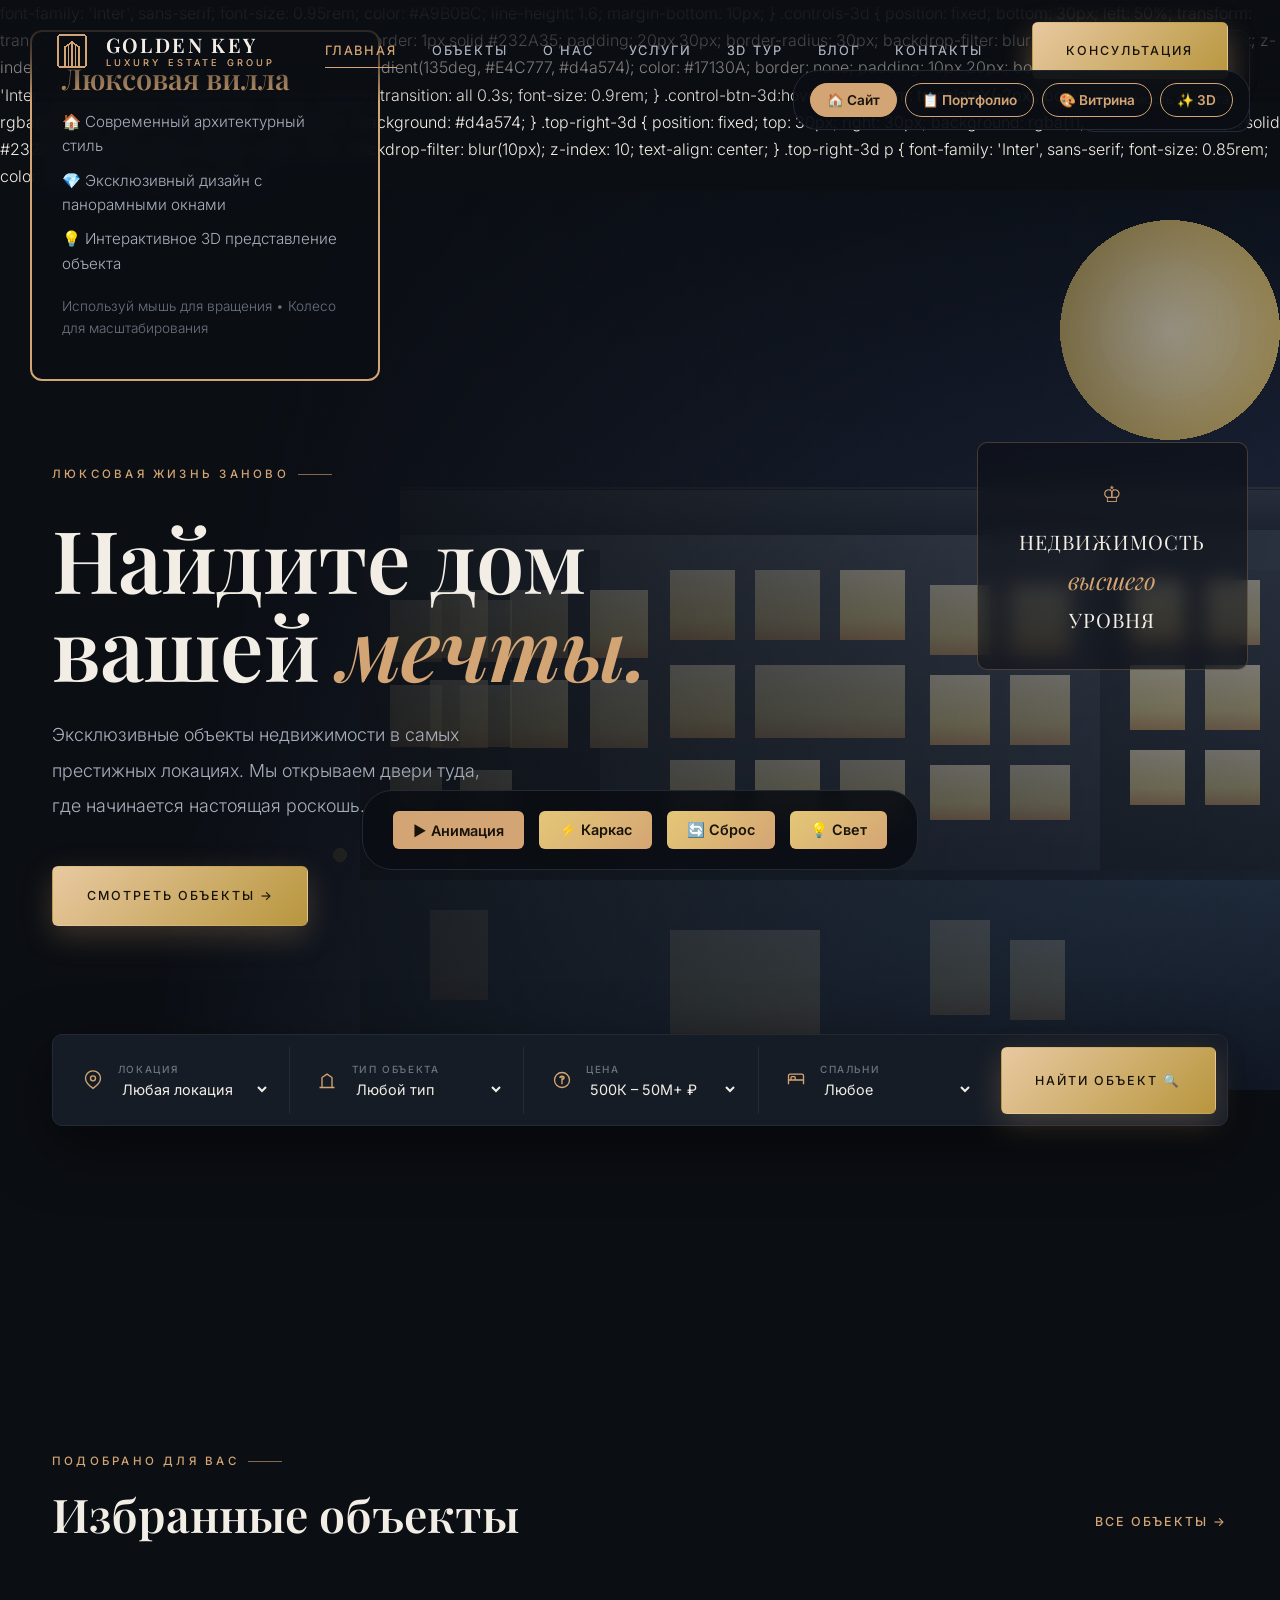
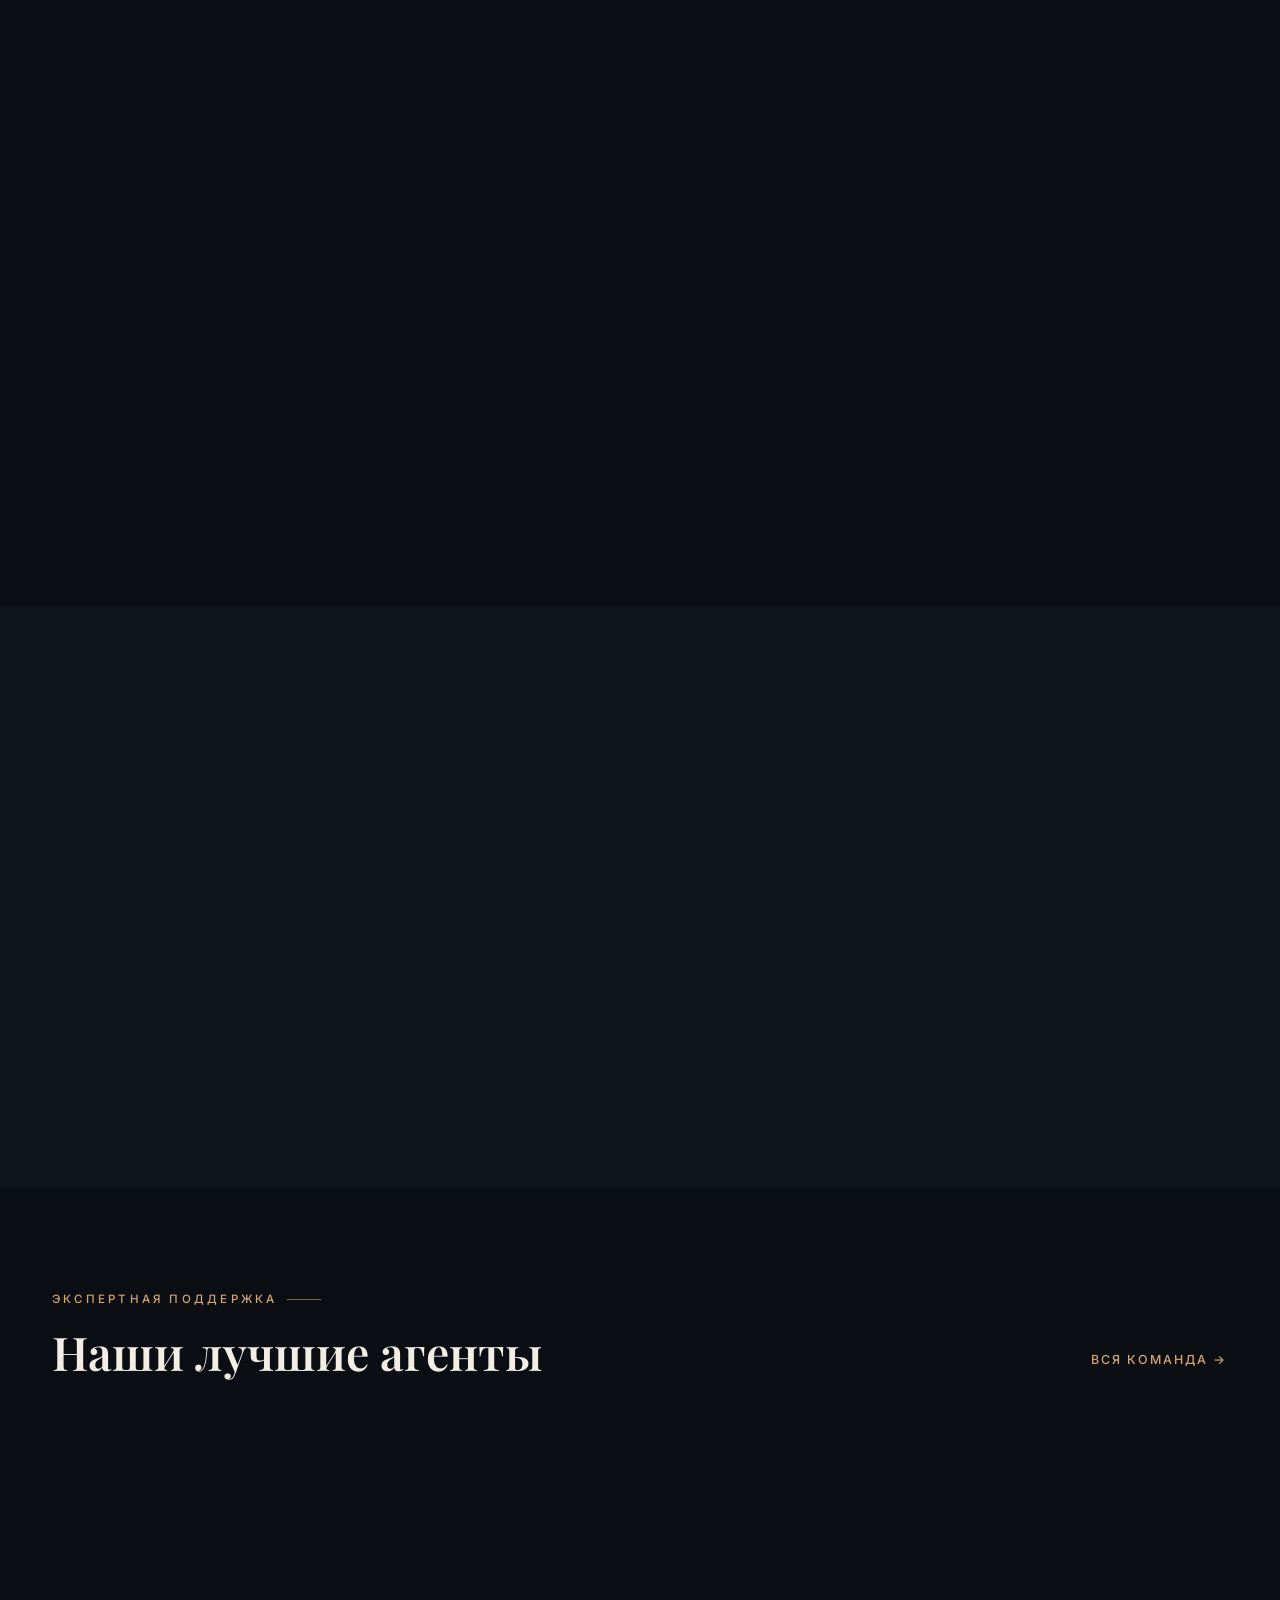
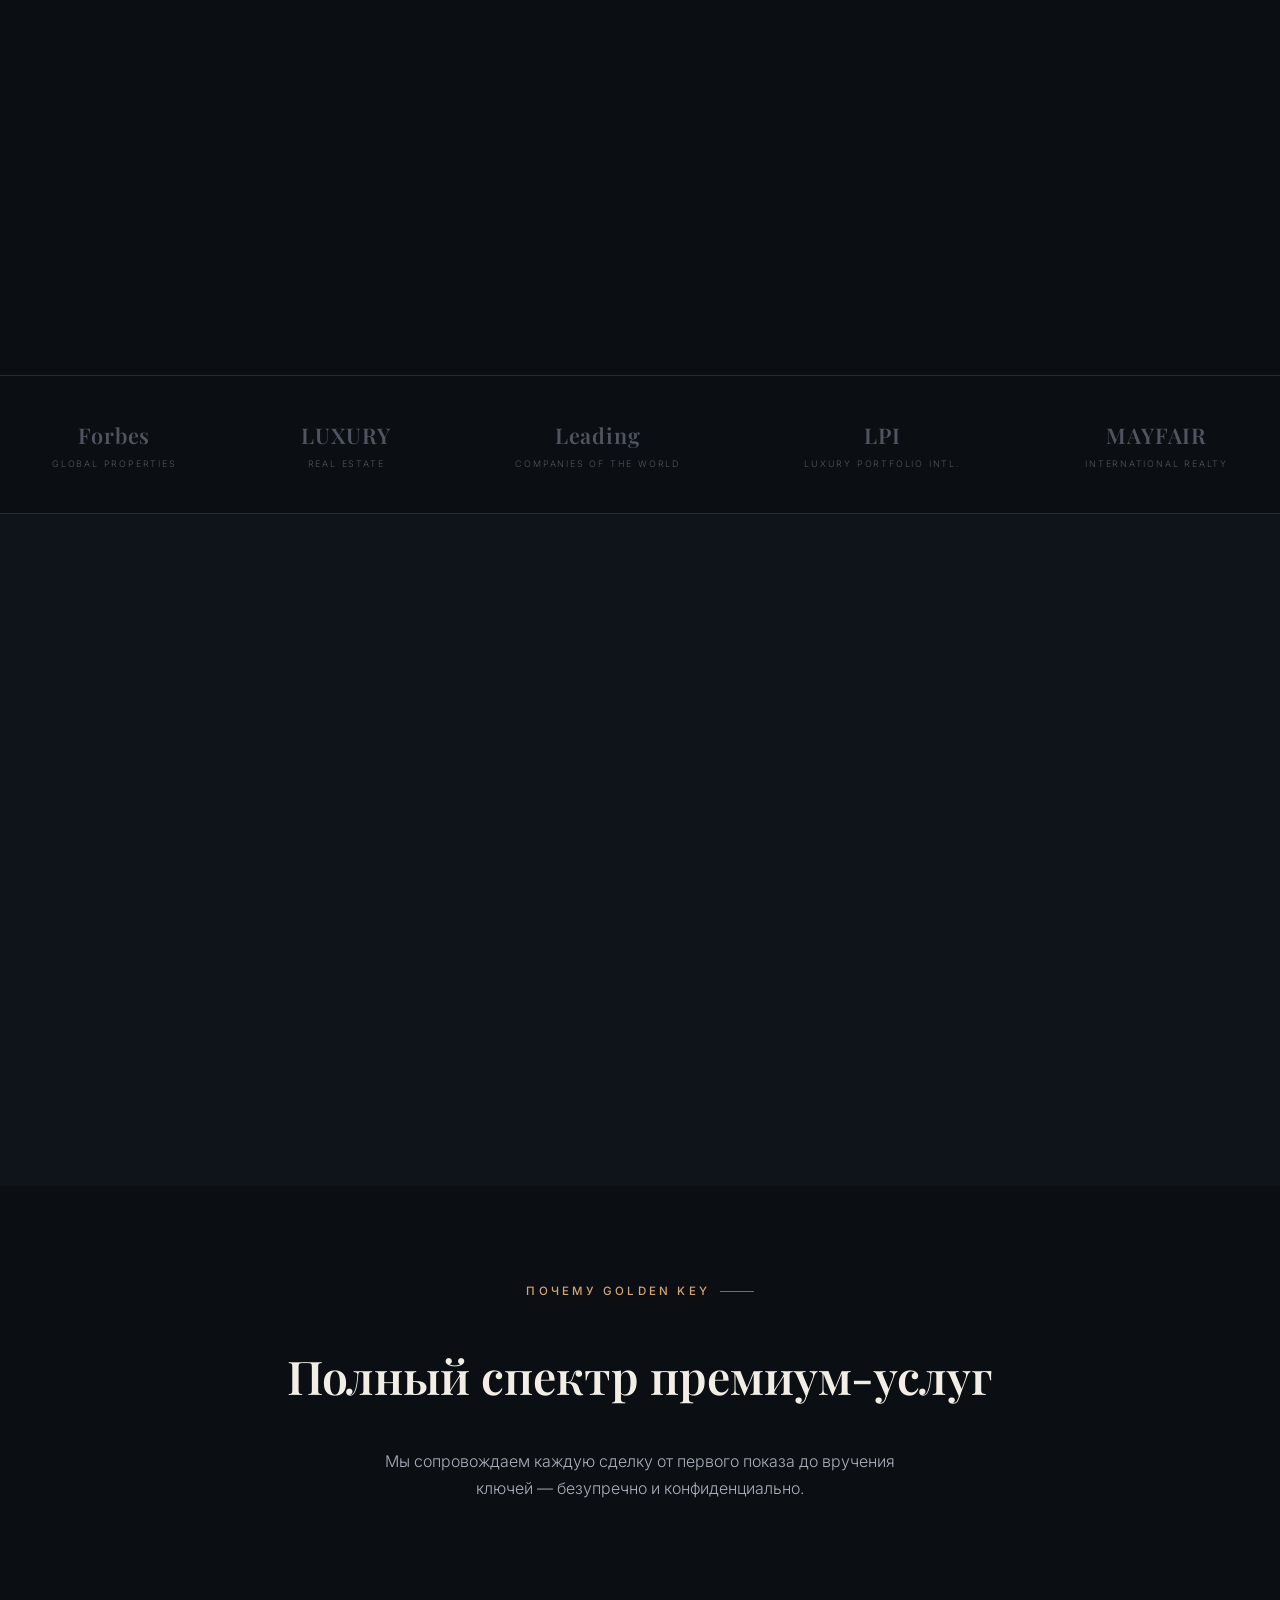
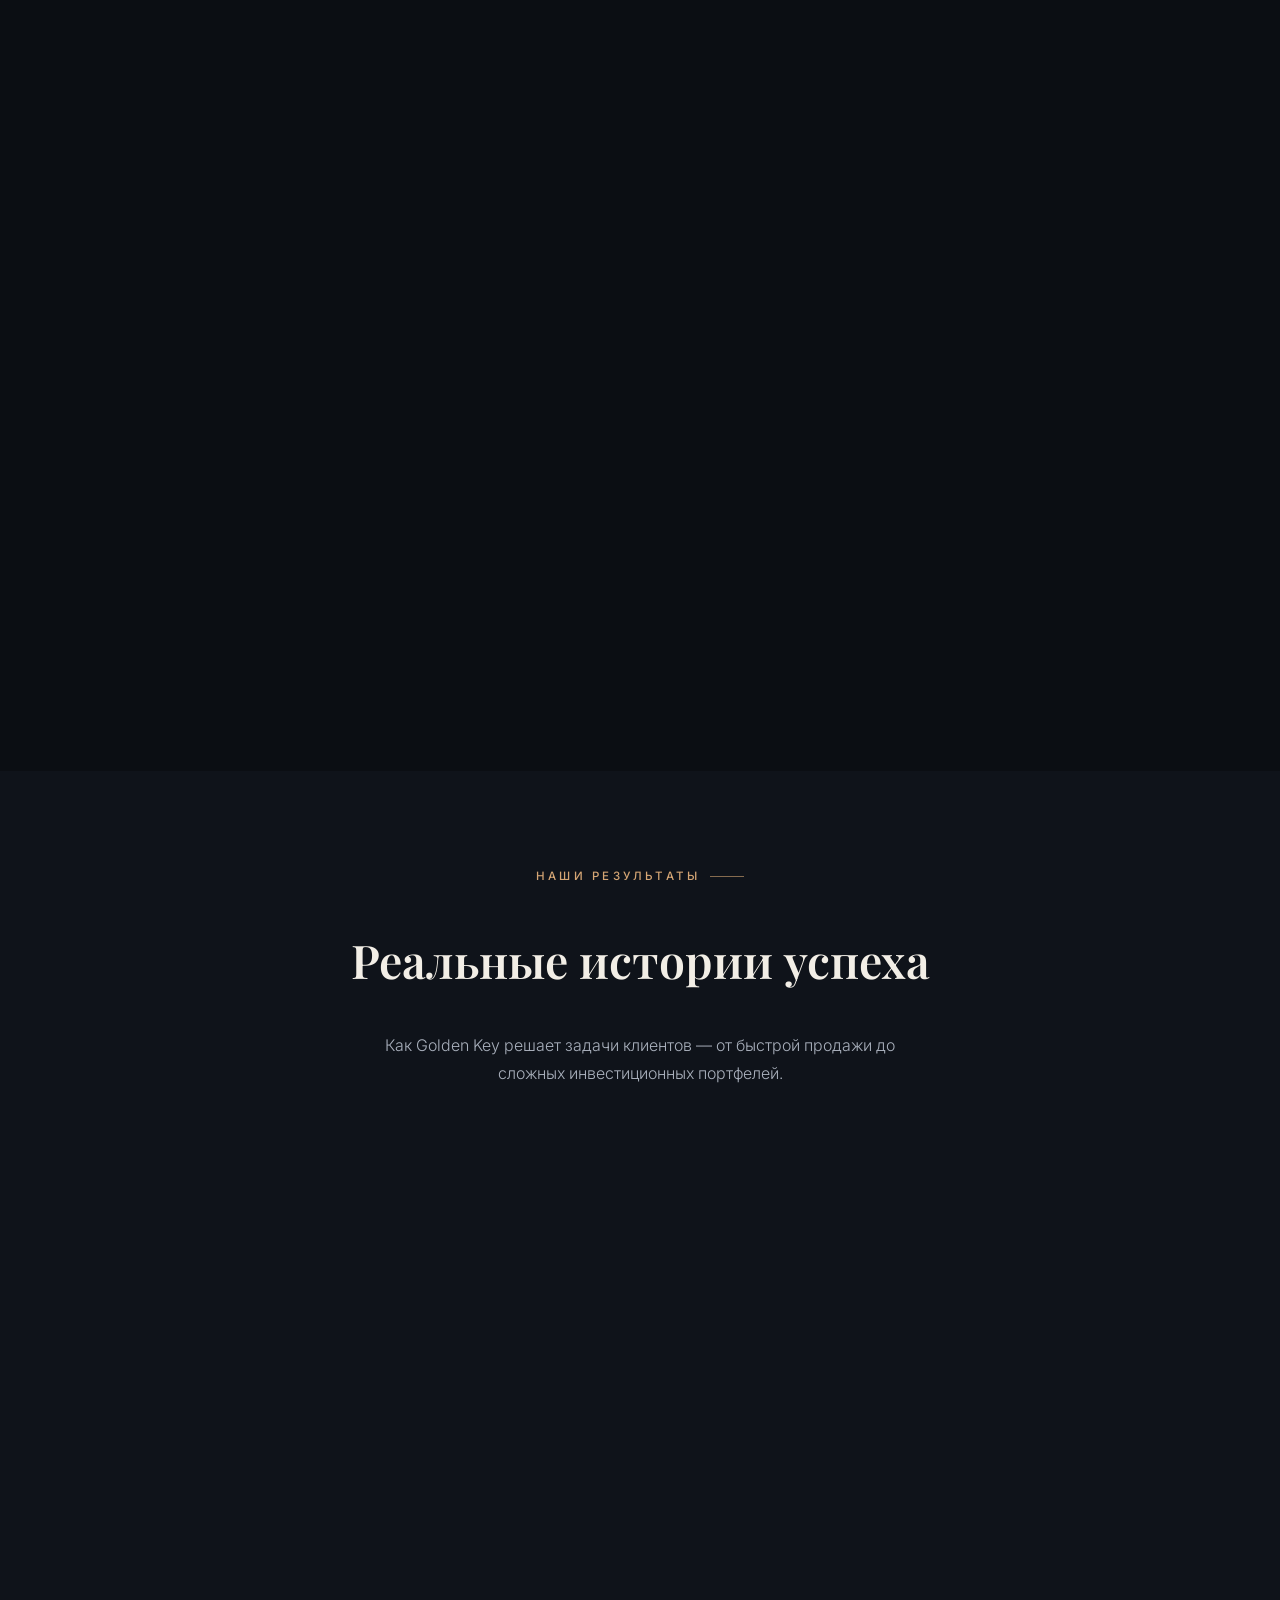
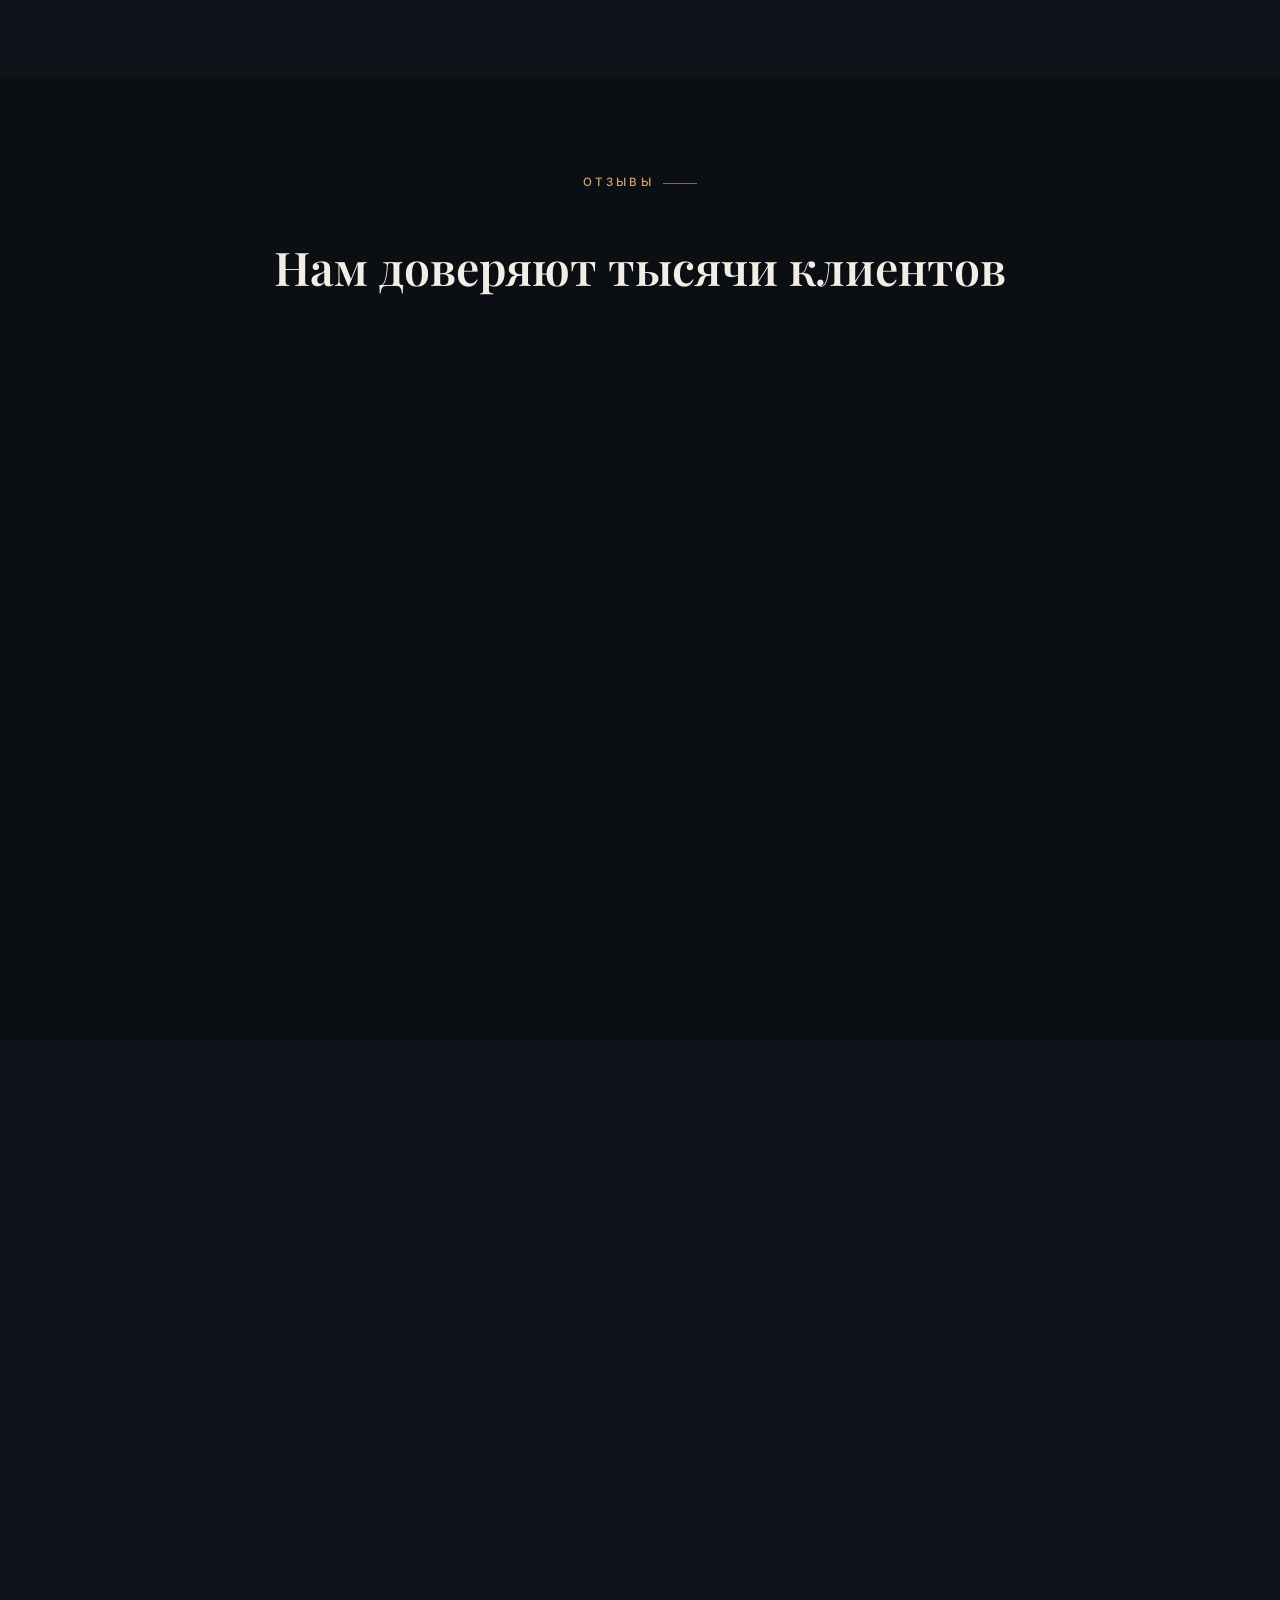
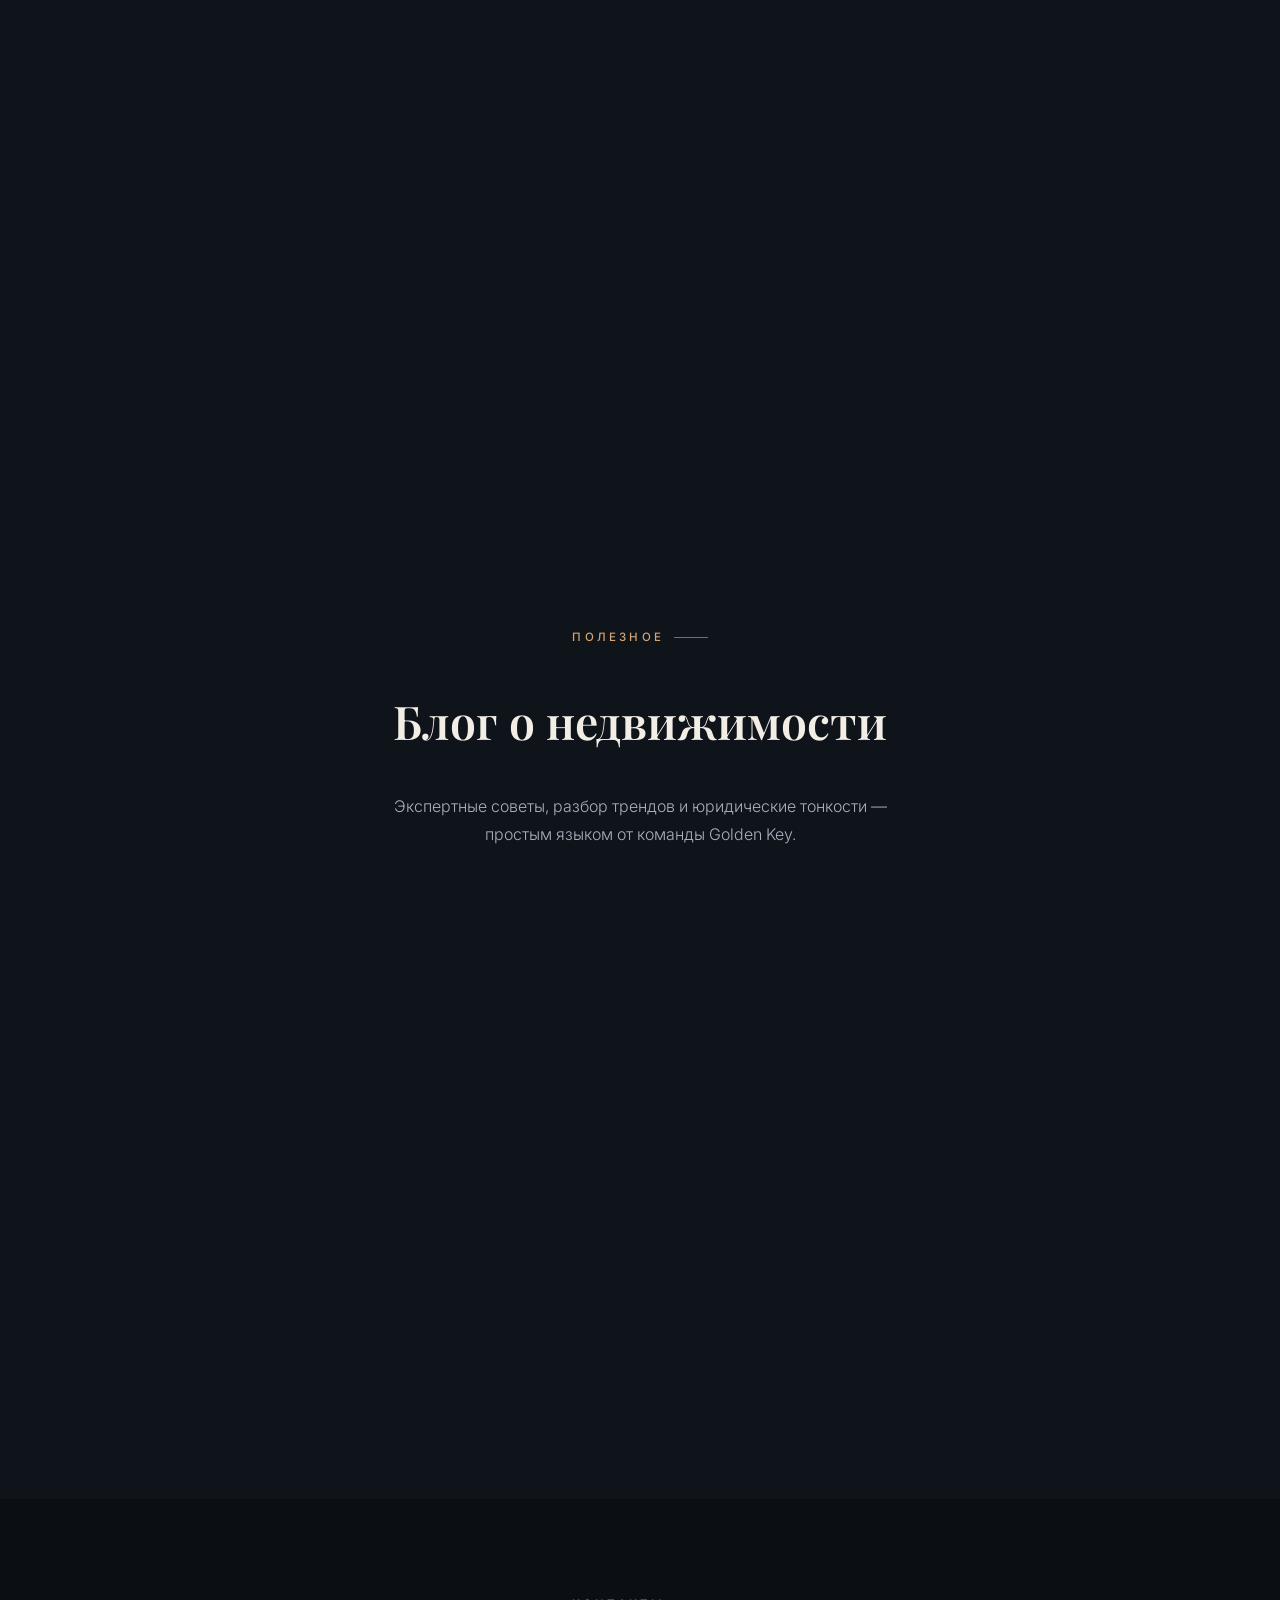
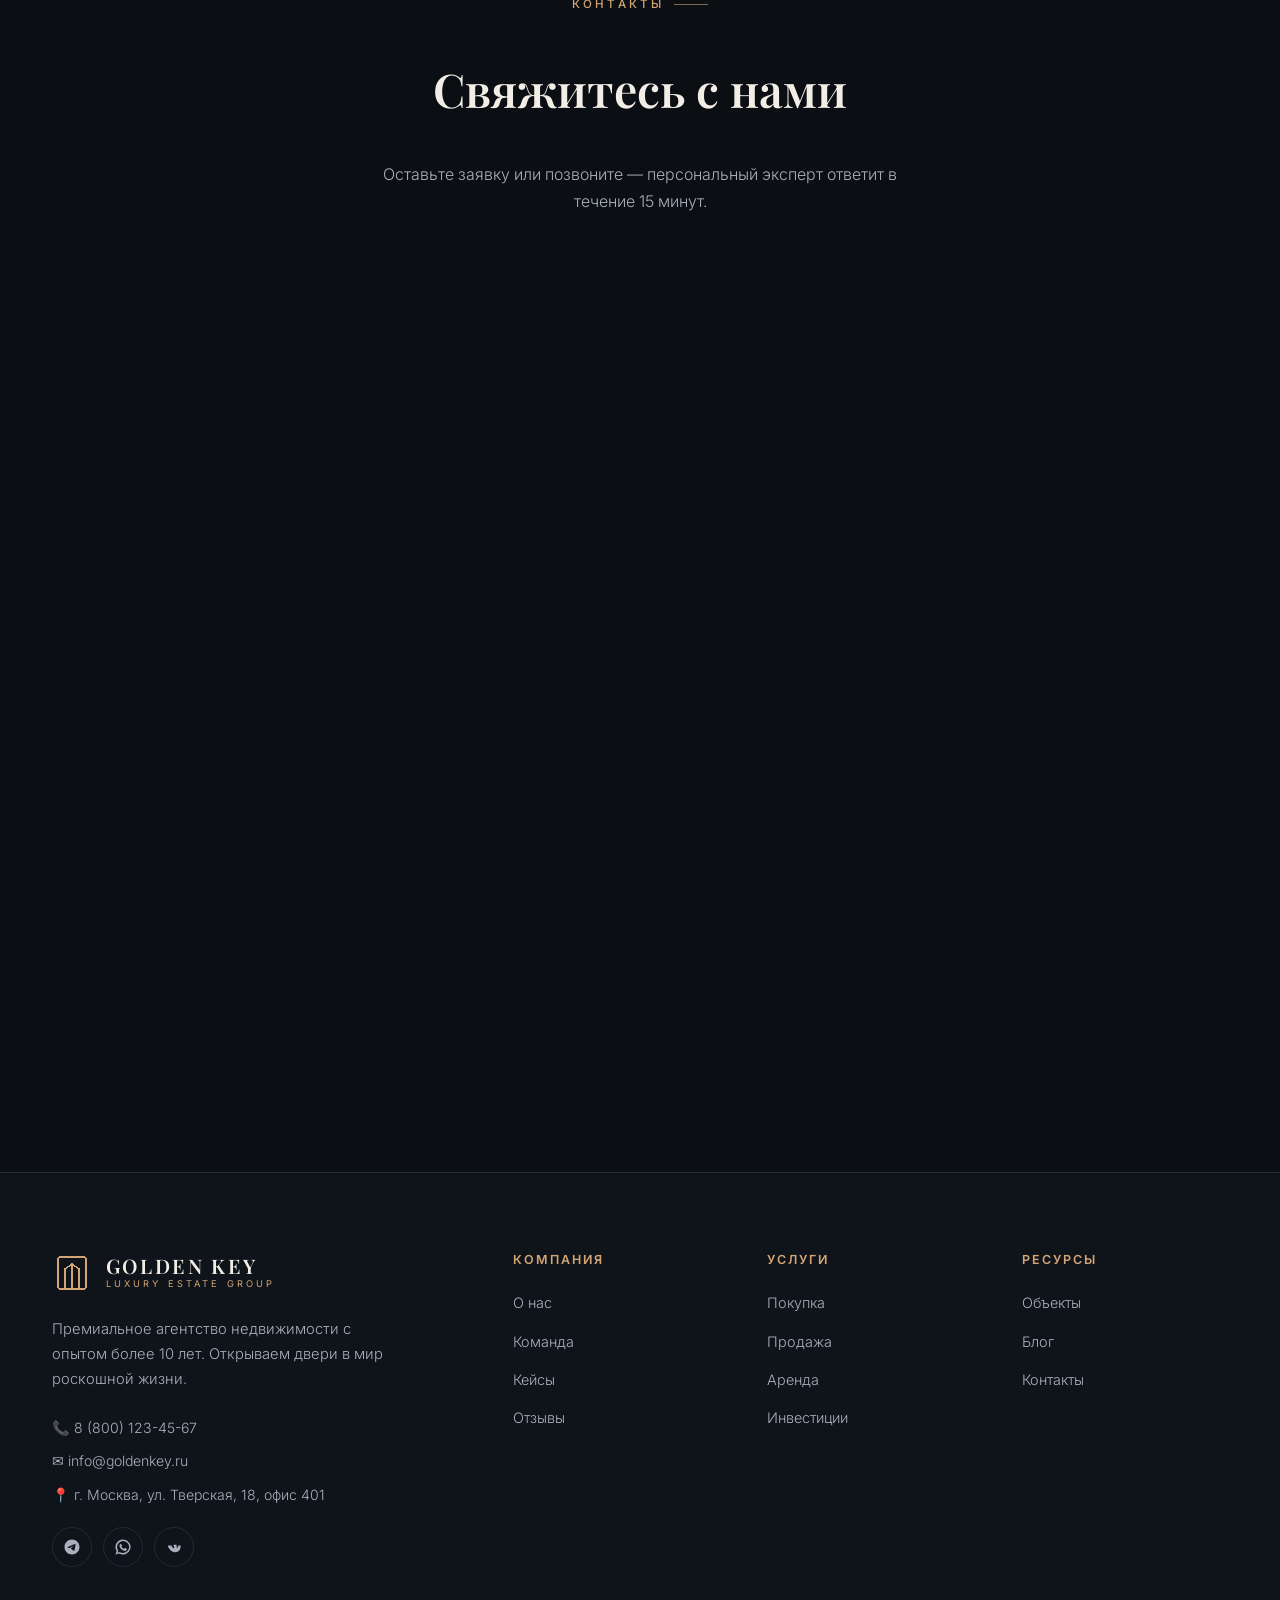
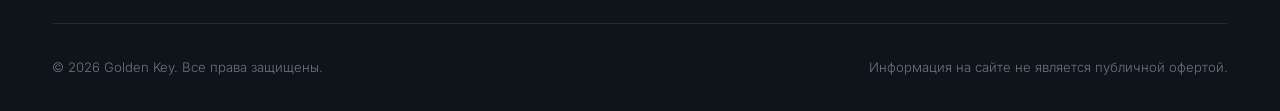
==== commit 671074f5: "Improve image quality parameters in Pexels URLs - Change from cs=srgb to auto=compress for better op" ====
--- a/golden-key/index.html
+++ b/golden-key/index.html
@@ -761,7 +761,7 @@
         <div class="property-image">
           <span class="property-badge">Продажа</span>
           <button class="property-fav" aria-label="В избранное"><svg width="17" height="17" viewBox="0 0 24 24" fill="none" stroke="currentColor" stroke-width="2"><path d="M20.8 4.6a5.5 5.5 0 0 0-7.8 0L12 5.6l-1-1a5.5 5.5 0 1 0-7.8 7.8l1 1L12 21l7.8-7.6 1-1a5.5 5.5 0 0 0 0-7.8z"/></svg></button>
-          <img src="https://images.pexels.com/photos/29453302/pexels-photo-29453302.jpeg?auto=format&cs=srgb&w=1600&q=80" alt="Современная вилла с бассейном" style="width:100%;height:100%;object-fit:cover;">
+          <img src="https://images.pexels.com/photos/29453302/pexels-photo-29453302.jpeg?auto=compress&cs=tinysrgb&h=1000&w=1600" alt="Современная вилла с бассейном" style="width:100%;height:100%;object-fit:cover;">
         </div>
         <div class="property-body">
           <h3 class="property-title">Резиденция «Хиллсайд»</h3>
@@ -775,7 +775,7 @@
         <div class="property-image">
           <span class="property-badge">Аренда</span>
           <button class="property-fav" aria-label="В избранное"><svg width="17" height="17" viewBox="0 0 24 24" fill="none" stroke="currentColor" stroke-width="2"><path d="M20.8 4.6a5.5 5.5 0 0 0-7.8 0L12 5.6l-1-1a5.5 5.5 0 1 0-7.8 7.8l1 1L12 21l7.8-7.6 1-1a5.5 5.5 0 0 0 0-7.8z"/></svg></button>
-          <img src="https://images.pexels.com/photos/31817155/pexels-photo-31817155.jpeg?auto=format&cs=srgb&w=1600&q=80" alt="Люксовая вилла у моря" style="width:100%;height:100%;object-fit:cover;">
+          <img src="https://images.pexels.com/photos/31817155/pexels-photo-31817155.jpeg?auto=compress&cs=tinysrgb&h=1000&w=1600" alt="Люксовая вилла у моря" style="width:100%;height:100%;object-fit:cover;">
         </div>
         <div class="property-body">
           <h3 class="property-title">Пентхаус «Скайлайн»</h3>
@@ -794,7 +794,7 @@
   <div class="section-inner">
     <div class="tour reveal">
       <div class="tour-visual">
-        <img src="https://images.pexels.com/photos/1457842/pexels-photo-1457842.jpeg?auto=format&cs=srgb&w=1600&q=80" alt="Интерьер с панорамными окнами" style="width:100%;height:100%;object-fit:cover;">
+        <img src="https://images.pexels.com/photos/1457842/pexels-photo-1457842.jpeg?auto=compress&cs=tinysrgb&h=1000&w=1600" alt="Интерьер с панорамными окнами" style="width:100%;height:100%;object-fit:cover;">
         <div class="tour-360"><span>360°</span><small>ТУР</small></div>
       </div>
       <div class="tour-body">
@@ -909,7 +909,7 @@
         </div>
       </div>
       <div class="about-visual reveal">
-        <img src="https://images.pexels.com/photos/1350789/pexels-photo-1350789.jpeg?auto=format&cs=srgb&w=1600&q=80" alt="Архитектура люксового дома" style="width:100%;height:100%;object-fit:cover;">
+        <img src="https://images.pexels.com/photos/1350789/pexels-photo-1350789.jpeg?auto=compress&cs=tinysrgb&h=1000&w=1600" alt="Архитектура люксового дома" style="width:100%;height:100%;object-fit:cover;">
       </div>
     </div>
   </div>
@@ -1052,7 +1052,7 @@
     </div>
     <div class="blog-grid">
       <div class="blog-card reveal">
-        <div class="bc-visual"><img src="https://images.pexels.com/photos/1370500/pexels-photo-1370500.jpeg?auto=format&cs=srgb&w=1600&q=80" alt="Интерьер люксового дома" style="width:100%;height:100%;object-fit:cover;"></div>
+        <div class="bc-visual"><img src="https://images.pexels.com/photos/1370500/pexels-photo-1370500.jpeg?auto=compress&cs=tinysrgb&h=1000&w=1600" alt="Интерьер люксового дома" style="width:100%;height:100%;object-fit:cover;"></div>
         <div class="bc-body">
           <span class="blog-cat">Покупка</span>
           <h3>Как выбрать виллу в 2026: чек-лист из 12 пунктов</h3>
@@ -1473,7 +1473,7 @@
     <div class="slide">
       <h2>Главная страница</h2>
       <p>Впечатляющий героический баннер с архитектурой люксового дома, золотыми акцентами и ночной атмосферой</p>
-      <img src="https://images.pexels.com/photos/29453302/pexels-photo-29453302.jpeg?auto=format&cs=srgb&w=1600&q=80" alt="Главная" class="slide-image">
+      <img src="https://images.pexels.com/photos/29453302/pexels-photo-29453302.jpeg?auto=compress&cs=tinysrgb&h=1000&w=1600" alt="Главная" class="slide-image">
       <p style="margin-top: 30px; font-size: 0.9rem; color: #6C7481;">Рекламный баннер + поисковая система объектов</p>
     </div>
 
@@ -1481,7 +1481,7 @@
     <div class="slide">
       <h2>Каталог недвижимости</h2>
       <p>Карточки люксовых объектов с реальными фотографиями, детальными характеристиками и ценами</p>
-      <img src="https://images.pexels.com/photos/31817155/pexels-photo-31817155.jpeg?auto=format&cs=srgb&w=1600&q=80" alt="Каталог" class="slide-image">
+      <img src="https://images.pexels.com/photos/31817155/pexels-photo-31817155.jpeg?auto=compress&cs=tinysrgb&h=1000&w=1600" alt="Каталог" class="slide-image">
       <p style="margin-top: 30px; font-size: 0.9rem;">🛏 4+ спальни | 🛁 4+ ванные | 📐 500+ м² | 💰 от $2M</p>
     </div>
 
@@ -1489,7 +1489,7 @@
     <div class="slide">
       <h2>О компании</h2>
       <p>История успеха, опыт и достижения агентства</p>
-      <img src="https://images.pexels.com/photos/1350789/pexels-photo-1350789.jpeg?auto=format&cs=srgb&w=1600&q=80" alt="О компании" class="slide-image">
+      <img src="https://images.pexels.com/photos/1350789/pexels-photo-1350789.jpeg?auto=compress&cs=tinysrgb&h=1000&w=1600" alt="О компании" class="slide-image">
       <div class="features">
         <div class="feature">
           <h3>10+ лет</h3>
@@ -1514,7 +1514,7 @@
     <div class="slide">
       <h2>Наши лучшие агенты</h2>
       <p>Профессиональная команда экспертов по люксовой недвижимости</p>
-      <img src="https://images.pexels.com/photos/220453/pexels-photo-220453.jpeg?auto=format&cs=srgb&w=1600&q=80" alt="Команда" class="slide-image">
+      <img src="https://images.pexels.com/photos/220453/pexels-photo-220453.jpeg?auto=compress&cs=tinysrgb&h=1000&w=1600" alt="Команда" class="slide-image">
       <p style="margin-top: 30px; font-size: 0.9rem; color: #6C7481;">Реальные фотографии агентов | Специализация | Контакты</p>
     </div>
 
@@ -1545,14 +1545,14 @@
     <div class="slide">
       <h2>Виртуальный тур 360°</h2>
       <p>Изучите объекты со всех сторон не выходя из дома</p>
-      <img src="https://images.pexels.com/photos/1457842/pexels-photo-1457842.jpeg?auto=format&cs=srgb&w=1600&q=80" alt="Тур" class="slide-image">
+      <img src="https://images.pexels.com/photos/1457842/pexels-photo-1457842.jpeg?auto=compress&cs=tinysrgb&h=1000&w=1600" alt="Тур" class="slide-image">
       <p style="margin-top: 30px; font-size: 0.9rem; color: #6C7481;">Полное погружение | Все комнаты | Высокое разрешение</p>
     </div>
 
     <!-- Слайд 8: Блог и контакты -->
     <div class="slide">
       <h2>Блог и контакты</h2>
-      <img src="https://images.pexels.com/photos/1370500/pexels-photo-1370500.jpeg?auto=format&cs=srgb&w=1600&q=80" alt="Блог" class="slide-image">
+      <img src="https://images.pexels.com/photos/1370500/pexels-photo-1370500.jpeg?auto=compress&cs=tinysrgb&h=1000&w=1600" alt="Блог" class="slide-image">
       <div class="features" style="max-width: 900px; margin: 40px auto;">
         <div class="feature">
           <h3>📖 Экспертные советы</h3>
@@ -1604,7 +1604,7 @@
 <section class="showcase-section" id="properties">
   <div class="showcase-content">
     <div class="showcase-visual">
-      <img src="https://images.pexels.com/photos/29453302/pexels-photo-29453302.jpeg?auto=format&cs=srgb&w=1600&q=80" alt="Люксовая вилла">
+      <img src="https://images.pexels.com/photos/29453302/pexels-photo-29453302.jpeg?auto=compress&cs=tinysrgb&h=1000&w=1600" alt="Люксовая вилла">
     </div>
     <div class="showcase-text">
       <div class="badge">ЭКСКЛЮЗИВНЫЙ ПОРТФЕЛЬ</div>
@@ -1623,7 +1623,7 @@
       <p>Golden Key начинался как бутик-агентство с одной идеей: сделать премиальную недвижимость доступной для тех, кто ценит качество и безупречный сервис.</p>
     </div>
     <div class="showcase-visual">
-      <img src="https://images.pexels.com/photos/1350789/pexels-photo-1350789.jpeg?auto=format&cs=srgb&w=1600&q=80" alt="Архитектура">
+      <img src="https://images.pexels.com/photos/1350789/pexels-photo-1350789.jpeg?auto=compress&cs=tinysrgb&h=1000&w=1600" alt="Архитектура">
     </div>
   </div>
 </section>
@@ -1641,7 +1641,7 @@
 <section class="showcase-section" id="team">
   <div class="showcase-content">
     <div class="showcase-visual">
-      <img src="https://images.pexels.com/photos/220453/pexels-photo-220453.jpeg?auto=format&cs=srgb&w=1600&q=80" alt="Команда">
+      <img src="https://images.pexels.com/photos/220453/pexels-photo-220453.jpeg?auto=compress&cs=tinysrgb&h=1000&w=1600" alt="Команда">
     </div>
     <div class="showcase-text">
       <div class="badge">ЭКСПЕРТНАЯ ПОДДЕРЖКА</div>
--- a/golden-key/styles.css
+++ b/golden-key/styles.css
@@ -228,21 +228,21 @@
 
 /* ── Property cards ── */
 .property-grid { display: grid; grid-template-columns: repeat(4, 1fr); gap: 1.5rem; }
-.property-card { background: var(--card); border: 1px solid var(--border); border-radius: var(--radius-lg); overflow: hidden; transition: all 0.5s cubic-bezier(0.22,1,0.36,1); }
-.property-card:hover { transform: translateY(-8px); border-color: var(--border-accent); box-shadow: var(--shadow-accent); }
-.property-image { position: relative; aspect-ratio: 4/3.2; overflow: hidden; }
+.property-card { background: var(--card); border: 1px solid var(--border); border-radius: var(--radius-lg); overflow: hidden; transition: all 0.45s cubic-bezier(0.22,1,0.36,1); box-shadow: var(--shadow-sm); }
+.property-card:hover { transform: translateY(-12px); border-color: var(--accent); box-shadow: 0 20px 40px rgba(212, 165, 116, 0.15); }
+.property-image { position: relative; aspect-ratio: 4/3.2; overflow: hidden; background: linear-gradient(135deg, #161C26, #0F131A); }
 .property-image img, .property-image svg { width: 100%; height: 100%; object-fit: cover; transition: transform 0.7s cubic-bezier(0.22,1,0.36,1); }
-.property-card:hover .property-image img, .property-card:hover .property-image svg { transform: scale(1.07); }
-.property-badge { position: absolute; top: 1rem; left: 1rem; z-index: 2; background: rgba(11,14,19,0.7); backdrop-filter: blur(6px); border: 1px solid var(--border-accent); color: var(--accent); font-size: 0.62rem; font-weight: 600; letter-spacing: 0.16em; text-transform: uppercase; padding: 0.4rem 0.9rem; border-radius: 4px; }
-.property-fav { position: absolute; top: 1rem; right: 1rem; z-index: 2; width: 36px; height: 36px; background: rgba(11,14,19,0.6); backdrop-filter: blur(6px); border: 1px solid var(--border); border-radius: 50%; display: flex; align-items: center; justify-content: center; color: var(--text-2); cursor: pointer; transition: all 0.3s; }
-.property-fav:hover { color: var(--accent); border-color: var(--accent); }
-.property-body { padding: 1.5rem; }
-.property-title { font-size: 1.15rem; font-weight: 600; margin-bottom: 0.4rem; }
-.property-address { font-size: 0.82rem; color: var(--text-3); display: flex; align-items: center; gap: 0.35rem; margin-bottom: 1.1rem; }
-.property-specs { display: flex; gap: 1.1rem; padding: 1rem 0; border-top: 1px solid var(--border); border-bottom: 1px solid var(--border); margin-bottom: 1.1rem; }
-.property-specs span { font-size: 0.78rem; color: var(--text-2); display: flex; align-items: center; gap: 0.35rem; }
-.property-price { font-family: var(--serif); font-size: 1.5rem; font-weight: 600; color: var(--accent); }
-.property-price .per { font-family: var(--sans); font-size: 0.82rem; color: var(--text-3); font-weight: 300; }
+.property-card:hover .property-image img, .property-card:hover .property-image svg { transform: scale(1.08); }
+.property-badge { position: absolute; top: 1rem; left: 1rem; z-index: 2; background: linear-gradient(135deg, rgba(212, 165, 116, 0.9), rgba(212, 165, 116, 0.8)); backdrop-filter: blur(8px); border: none; color: #0B0E13; font-size: 0.62rem; font-weight: 700; letter-spacing: 0.16em; text-transform: uppercase; padding: 0.5rem 1rem; border-radius: 6px; }
+.property-fav { position: absolute; top: 1rem; right: 1rem; z-index: 2; width: 40px; height: 40px; background: rgba(11,14,19,0.7); backdrop-filter: blur(8px); border: 1px solid rgba(212, 165, 116, 0.4); border-radius: 50%; display: flex; align-items: center; justify-content: center; color: var(--accent); cursor: pointer; transition: all 0.3s; font-size: 1.2rem; }
+.property-fav:hover { color: var(--accent-light); border-color: var(--accent-light); background: rgba(212, 165, 116, 0.1); }
+.property-body { padding: 2rem; }
+.property-title { font-family: var(--serif); font-size: 1.2rem; font-weight: 600; margin-bottom: 0.6rem; }
+.property-address { font-size: 0.82rem; color: var(--text-3); display: flex; align-items: center; gap: 0.35rem; margin-bottom: 1.2rem; }
+.property-specs { display: flex; gap: 1.2rem; padding: 1.2rem 0; border-top: 1px solid var(--border); border-bottom: 1px solid var(--border); margin-bottom: 1.2rem; }
+.property-specs span { font-size: 0.78rem; color: var(--text-2); display: flex; align-items: center; gap: 0.4rem; }
+.property-price { font-family: var(--serif); font-size: 1.6rem; font-weight: 700; color: var(--accent); margin-bottom: 0.5rem; }
+.property-price .per { font-family: var(--sans); font-size: 0.82rem; color: var(--text-3); font-weight: 400; }
 
 /* ── Virtual Tour ── */
 .tour { display: grid; grid-template-columns: 1fr 1fr; gap: 0; align-items: stretch; border: 1px solid var(--border); border-radius: var(--radius-lg); overflow: hidden; background: var(--card); }
@@ -258,8 +258,8 @@
 
 /* ── Agents ── */
 .agent-grid { display: grid; grid-template-columns: repeat(4, 1fr); gap: 1.5rem; }
-.agent-card { background: var(--card); border: 1px solid var(--border); border-radius: var(--radius-lg); overflow: hidden; transition: all 0.5s cubic-bezier(0.22,1,0.36,1); }
-.agent-card:hover { transform: translateY(-8px); border-color: var(--border-accent); box-shadow: var(--shadow-accent); }
+.agent-card { background: var(--card); border: 1px solid var(--border); border-radius: var(--radius-lg); overflow: hidden; transition: all 0.5s cubic-bezier(0.22,1,0.36,1); box-shadow: var(--shadow-sm); }
+.agent-card:hover { transform: translateY(-10px); border-color: var(--accent); box-shadow: 0 16px 32px rgba(212, 165, 116, 0.15); }
 .agent-photo { aspect-ratio: 1/1; overflow: hidden; position: relative; }
 .agent-photo img, .agent-photo svg { width: 100%; height: 100%; object-fit: cover; transition: transform 0.7s ease; }
 .agent-card:hover .agent-photo img, .agent-card:hover .agent-photo svg { transform: scale(1.06); }
@@ -279,17 +279,18 @@
 .award .aw-sub { font-size: 0.56rem; letter-spacing: 0.2em; text-transform: uppercase; margin-top: 2px; }
 
 /* ── Features ── */
-.feature-grid { display: grid; grid-template-columns: repeat(3, 1fr); gap: 1.5rem; }
-.feature-card { background: var(--card); border: 1px solid var(--border); border-radius: var(--radius-lg); padding: 2.4rem; transition: all 0.45s cubic-bezier(0.22,1,0.36,1); }
-.feature-card:hover { transform: translateY(-6px); border-color: var(--border-accent); box-shadow: var(--shadow-accent); }
-.feature-icon { width: 60px; height: 60px; border-radius: var(--radius); margin-bottom: 1.5rem; background: linear-gradient(135deg, rgba(212, 165, 116, 0.18), rgba(201,162,75,0.04)); border: 1px solid var(--border-accent); display: flex; align-items: center; justify-content: center; color: var(--accent); }
-.feature-card h3 { font-size: 1.3rem; margin-bottom: 0.8rem; }
-.feature-card p { color: var(--text-2); font-size: 0.92rem; }
+.feature-grid { display: grid; grid-template-columns: repeat(3, 1fr); gap: 2rem; }
+.feature-card { background: var(--card); border: 1px solid var(--border); border-radius: var(--radius-lg); padding: 2.8rem 2.4rem; transition: all 0.45s cubic-bezier(0.22,1,0.36,1); box-shadow: var(--shadow-sm); }
+.feature-card:hover { transform: translateY(-8px); border-color: var(--accent); box-shadow: 0 16px 32px rgba(212, 165, 116, 0.12); }
+.feature-icon { width: 70px; height: 70px; border-radius: var(--radius-lg); margin-bottom: 1.8rem; background: linear-gradient(135deg, rgba(212, 165, 116, 0.15), rgba(212, 165, 116, 0.05)); border: 2px solid rgba(212, 165, 116, 0.3); display: flex; align-items: center; justify-content: center; color: var(--accent); font-size: 2rem; transition: all 0.3s; }
+.feature-card:hover .feature-icon { background: linear-gradient(135deg, rgba(212, 165, 116, 0.25), rgba(212, 165, 116, 0.1)); border-color: var(--accent); transform: scale(1.1); }
+.feature-card h3 { font-family: var(--serif); font-size: 1.4rem; margin-bottom: 1rem; font-weight: 600; }
+.feature-card p { color: var(--text-2); font-size: 0.95rem; line-height: 1.6; }
 
 /* ── Cases ── */
 .case-grid { display: grid; grid-template-columns: repeat(auto-fit, minmax(360px, 1fr)); gap: 1.5rem; }
-.case-card { background: var(--card); border: 1px solid var(--border); border-radius: var(--radius-lg); padding: 2.4rem; display: flex; flex-direction: column; gap: 1.3rem; transition: all 0.45s cubic-bezier(0.22,1,0.36,1); }
-.case-card:hover { transform: translateY(-8px); border-color: var(--border-accent); box-shadow: var(--shadow-accent); }
+.case-card { background: var(--card); border: 1px solid var(--border); border-radius: var(--radius-lg); padding: 2.4rem; display: flex; flex-direction: column; gap: 1.3rem; transition: all 0.45s cubic-bezier(0.22,1,0.36,1); box-shadow: var(--shadow-sm); }
+.case-card:hover { transform: translateY(-8px); border-color: var(--accent); box-shadow: 0 16px 32px rgba(212, 165, 116, 0.12); }
 .case-result { display: inline-flex; width: fit-content; background: rgba(212, 165, 116, 0.12); color: var(--accent); font-size: 0.64rem; font-weight: 600; letter-spacing: 0.16em; text-transform: uppercase; padding: 0.4rem 1rem; border-radius: 100px; border: 1px solid var(--border-accent); }
 .case-title { font-size: 1.35rem; font-weight: 600; }
 .case-description { color: var(--text-2); font-size: 0.92rem; }
@@ -308,8 +309,8 @@
 .reveal.visible .bar-fill { width: var(--w); }
 
 .testimonial-grid { display: grid; grid-template-columns: repeat(3, 1fr); gap: 1.5rem; }
-.testimonial-card { background: var(--card); border: 1px solid var(--border); border-radius: var(--radius-lg); padding: 2.2rem; transition: all 0.45s cubic-bezier(0.22,1,0.36,1); }
-.testimonial-card:hover { transform: translateY(-6px); border-color: var(--border-accent); }
+.testimonial-card { background: var(--card); border: 1px solid var(--border); border-radius: var(--radius-lg); padding: 2.2rem; transition: all 0.45s cubic-bezier(0.22,1,0.36,1); box-shadow: var(--shadow-sm); }
+.testimonial-card:hover { transform: translateY(-6px); border-color: var(--accent); box-shadow: 0 12px 24px rgba(212, 165, 116, 0.1); }
 .testimonial-stars { color: var(--accent); letter-spacing: 2px; margin-bottom: 1.1rem; }
 .testimonial-text { color: var(--text-2); font-size: 0.95rem; margin-bottom: 1.5rem; font-style: italic; }
 .testimonial-author { display: flex; align-items: center; gap: 0.9rem; }
@@ -328,7 +329,7 @@
 .contact-layout { display: grid; grid-template-columns: 1fr 1fr; gap: 3rem; align-items: start; }
 .contact-info-card { display: flex; gap: 1.2rem; padding: 1.6rem; background: var(--card); border: 1px solid var(--border); border-radius: var(--radius-lg); margin-bottom: 1.2rem; transition: border-color 0.3s; }
 .contact-info-card:hover { border-color: var(--border-accent); }
-.ci-icon { width: 50px; height: 50px; flex-shrink: 0; border-radius: var(--radius); background: linear-gradient(135deg, rgba(212, 165, 116, 0.16), rgba(201,162,75,0.04)); border: 1px solid var(--border-accent); color: var(--accent); display: flex; align-items: center; justify-content: center; font-size: 1.3rem; }
+.ci-icon { width: 50px; height: 50px; flex-shrink: 0; border-radius: var(--radius); background: linear-gradient(135deg, rgba(212, 165, 116, 0.16), rgba(212, 165, 116, 0.04)); border: 1px solid var(--border-accent); color: var(--accent); display: flex; align-items: center; justify-content: center; font-size: 1.3rem; }
 .contact-info-card h4 { font-family: var(--sans); font-size: 0.72rem; font-weight: 600; letter-spacing: 0.14em; text-transform: uppercase; color: var(--text-3); margin-bottom: 0.4rem; }
 .contact-info-card p, .contact-info-card a { font-size: 0.95rem; color: var(--text-2); }
 .contact-info-card a:hover { color: var(--accent); }
@@ -349,8 +350,8 @@
 
 /* ── Blog ── */
 .blog-grid { display: grid; grid-template-columns: repeat(3, 1fr); gap: 1.5rem; }
-.blog-card { background: var(--card); border: 1px solid var(--border); border-radius: var(--radius-lg); overflow: hidden; display: flex; flex-direction: column; transition: all 0.45s cubic-bezier(0.22,1,0.36,1); }
-.blog-card:hover { transform: translateY(-6px); border-color: var(--border-accent); box-shadow: var(--shadow-accent); }
+.blog-card { background: var(--card); border: 1px solid var(--border); border-radius: var(--radius-lg); overflow: hidden; display: flex; flex-direction: column; transition: all 0.45s cubic-bezier(0.22,1,0.36,1); box-shadow: var(--shadow-sm); }
+.blog-card:hover { transform: translateY(-8px); border-color: var(--accent); box-shadow: 0 16px 32px rgba(212, 165, 116, 0.12); }
 .bc-visual { aspect-ratio: 16/10; overflow: hidden; }
 .bc-visual img, .bc-visual svg { width: 100%; height: 100%; object-fit: cover; transition: transform 0.7s ease; }
 .blog-card:hover .bc-visual img, .blog-card:hover .bc-visual svg { transform: scale(1.06); }
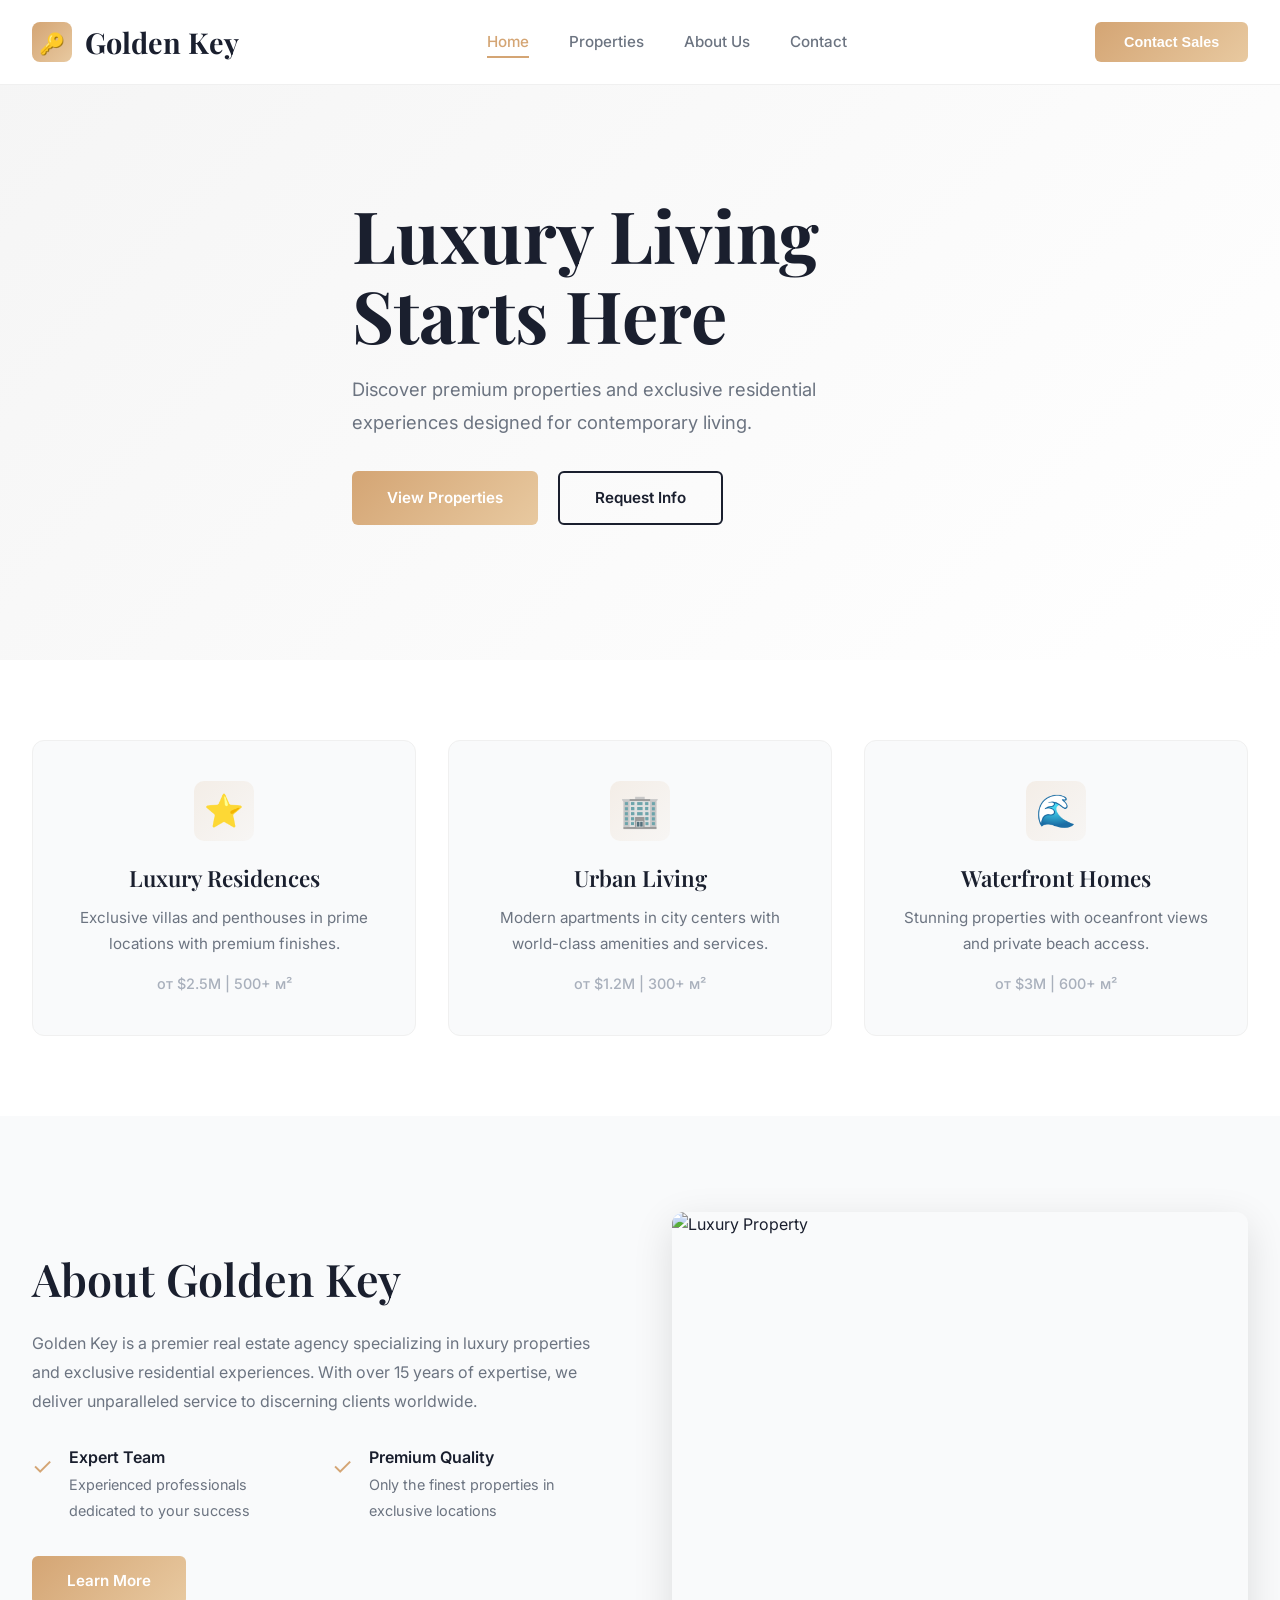
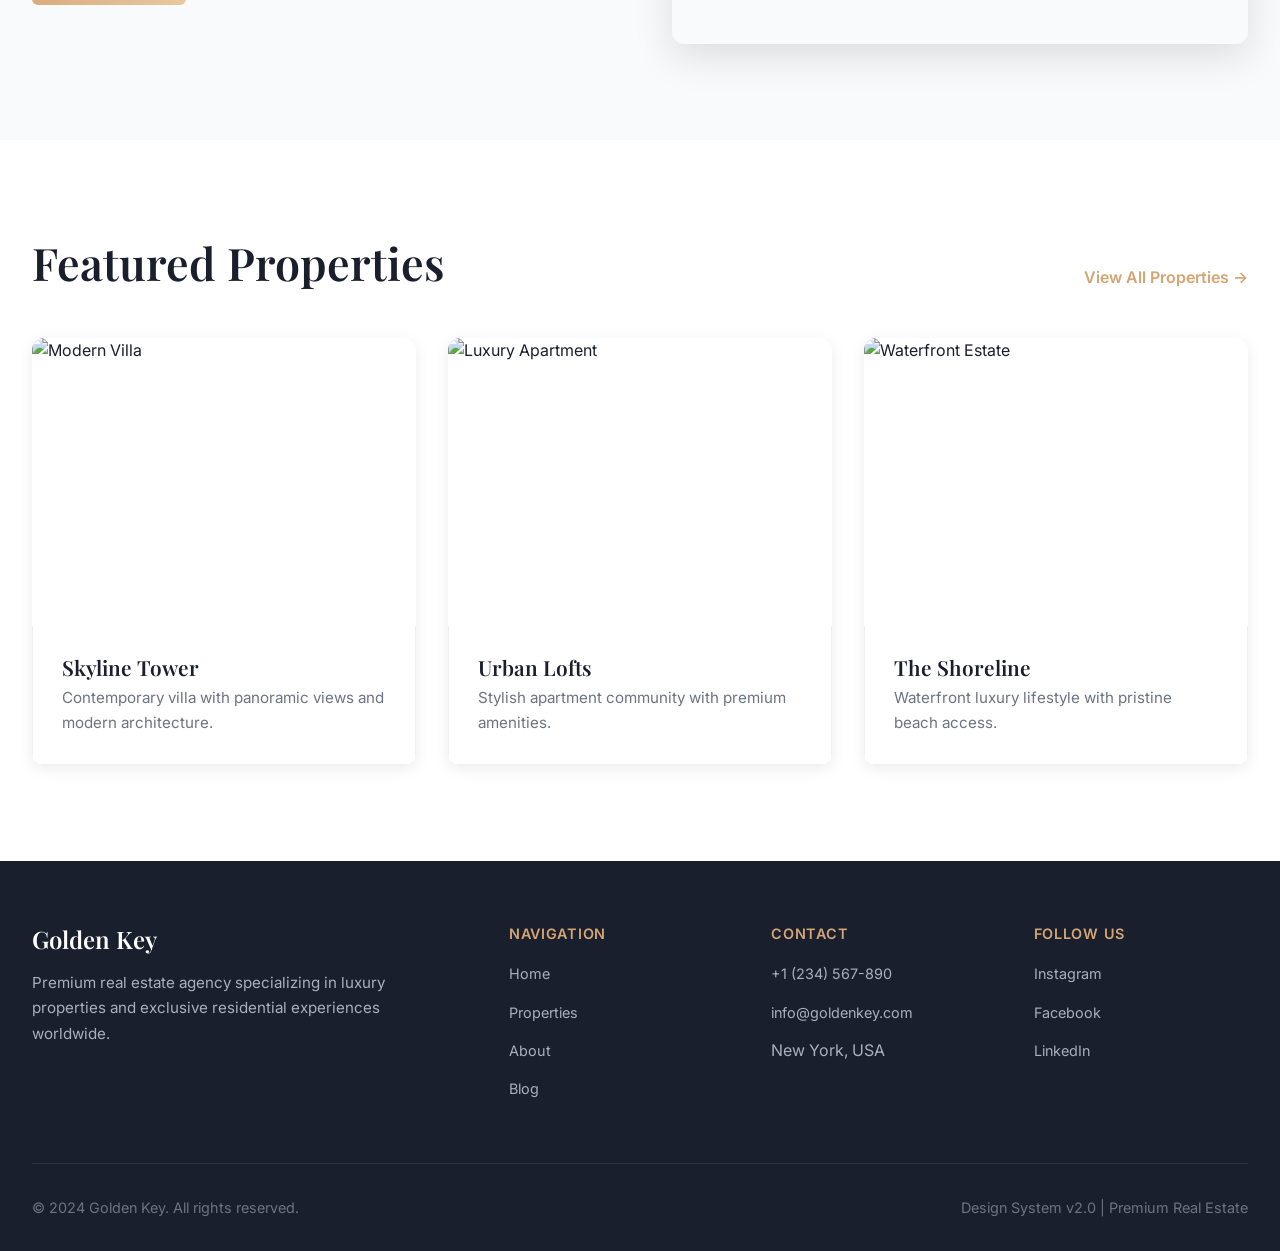
==== commit 9b642dda: "Redesign Golden Key website with modern light theme - Complete redesign based on premium agency layo" ====
--- a/golden-key/index.html
+++ b/golden-key/index.html
@@ -1,2045 +1,704 @@
 <!DOCTYPE html>
 <html lang="ru">
 <head>
-<meta charset="UTF-8">
-<meta name="viewport" content="width=device-width, initial-scale=1.0">
-<title>Golden Key — Люксовая недвижимость | Полная платформа</title>
-<meta name="description" content="Golden Key — премиальное агентство недвижимости. Эксклюзивные объекты, интерактивные туры, 3D визуализация.">
-<link rel="stylesheet" href="styles.css">
-<script src="https://cdnjs.cloudflare.com/ajax/libs/three.js/r128/three.min.js"></script>
-<style>
-/* View Switcher */
-.view-switcher {
-  position: fixed;
-  top: 70px;
-  right: 30px;
-  display: flex;
-  gap: 8px;
-  z-index: 1000;
-  background: rgba(11,14,19,0.95);
-  padding: 12px 16px;
-  border-radius: 25px;
-  border: 1px solid #232A35;
-}
-.view-btn {
-  padding: 8px 16px;
-  background: transparent;
-  border: 1px solid #d4a574;
-  color: #d4a574;
-  border-radius: 20px;
-  cursor: pointer;
-  font-family: 'Inter', sans-serif;
-  font-size: 0.85rem;
-  font-weight: 600;
-  transition: all 0.3s;
-}
-.view-btn:hover {
-  background: rgba(212, 165, 116,0.1);
-}
-.view-btn.active {
-  background: #d4a574;
-  color: #17130A;
-}
-
-/* View Sections */
-.view-section {
-  display: none;
-}
-.view-section.active {
-  display: block;
-}
-#view-main { display: block; }
-
-/* Portfolio View */
-#portfolio-container {
-  width: 100vw;
-  height: 100vh;
-  display: flex;
-  align-items: center;
-  justify-content: center;
-  background: #0B0E13;
-  overflow: hidden;
-}
-.gallery {
-  position: relative;
-  width: 90%;
-  max-width: 1200px;
-  height: 85vh;
-  background: #12171F;
-  border: 2px solid #232A35;
-  border-radius: 20px;
-  overflow: hidden;
-  box-shadow: 0 20px 60px rgba(0,0,0,0.7);
-}
-.slide {
-  position: absolute;
-  width: 100%;
-  height: 100%;
-  opacity: 0;
-  transition: opacity 0.8s ease-in-out;
-  display: flex;
-  flex-direction: column;
-  align-items: center;
-  justify-content: center;
-  padding: 60px;
-  text-align: center;
-}
-.slide.active {
-  opacity: 1;
-  z-index: 10;
-}
-.slide h1 {
-  font-size: 3.5rem;
-  color: #d4a574;
-  margin-bottom: 20px;
-  font-weight: 700;
-}
-.slide h2 {
-  font-size: 2.5rem;
-  color: #F2EEE6;
-  margin-bottom: 30px;
-  font-weight: 600;
-}
-.slide p {
-  font-family: 'Inter', sans-serif;
-  font-size: 1.1rem;
-  color: #A9B0BC;
-  line-height: 1.8;
-  max-width: 800px;
-  margin-bottom: 30px;
-}
-.slide-image {
-  width: 100%;
-  max-width: 900px;
-  height: auto;
-  border-radius: 12px;
-  margin: 20px 0;
-  object-fit: cover;
-}
-.navigation {
-  position: absolute;
-  bottom: 40px;
-  left: 50%;
-  transform: translateX(-50%);
-  display: flex;
-  gap: 20px;
-  z-index: 20;
-}
-.portfolio-btn {
-  background: #d4a574;
-  color: #17130A;
-  border: none;
-  padding: 12px 24px;
-  border-radius: 6px;
-  font-size: 1rem;
-  font-weight: 600;
-  cursor: pointer;
-  transition: all 0.3s;
-  font-family: 'Inter', sans-serif;
-}
-.portfolio-btn:hover {
-  background: #E4C777;
-  transform: translateY(-3px);
-  box-shadow: 0 10px 30px rgba(212, 165, 116,0.3);
-}
-.counter {
-  position: absolute;
-  top: 30px;
-  right: 40px;
-  font-family: 'Inter', sans-serif;
-  font-size: 1.1rem;
-  color: #d4a574;
-  background: rgba(212, 165, 116,0.1);
-  padding: 10px 20px;
-  border-radius: 20px;
-  border: 1px solid #d4a574;
-}
-.dots {
-  position: absolute;
-  bottom: 20px;
-  left: 50%;
-  transform: translateX(-50%);
-  display: flex;
-  gap: 10px;
-}
-.dot {
-  width: 10px;
-  height: 10px;
-  border-radius: 50%;
-  background: #A9B0BC;
-  cursor: pointer;
-  transition: all 0.3s;
-}
-.dot.active {
-  background: #d4a574;
-  transform: scale(1.3);
-}
-.hero-content {
-  font-size: 1.3rem;
-  line-height: 2;
-}
-.features {
-  display: grid;
-  grid-template-columns: 1fr 1fr;
-  gap: 40px;
-  margin-top: 40px;
-  text-align: left;
-}
-.feature {
-  padding: 30px;
-  background: rgba(212, 165, 116,0.05);
-  border: 1px solid #232A35;
-  border-radius: 10px;
-}
-.feature h3 {
-  font-size: 1.4rem;
-  color: #d4a574;
-  margin-bottom: 15px;
-}
-.feature p {
-  font-size: 0.95rem;
-  text-align: left;
-}
-
-/* Design Showcase */
-#showcase-container {
-  background: #0B0E13;
-}
-.showcase-navbar {
-  position: fixed;
-  top: 0;
-  left: 0;
-  right: 0;
-  background: rgba(11,14,19,0.95);
-  backdrop-filter: blur(10px);
-  border-bottom: 1px solid #232A35;
-  padding: 1.5rem 2rem;
-  z-index: 99;
-  display: flex;
-  align-items: center;
-  gap: 3rem;
-}
-.showcase-navbar h1 {
-  font-size: 1.5rem;
-  color: #d4a574;
-}
-.showcase-navbar a {
-  color: #A9B0BC;
-  text-decoration: none;
-  font-family: 'Inter', sans-serif;
-  font-size: 0.9rem;
-  transition: color 0.3s;
-  cursor: pointer;
-}
-.showcase-navbar a:hover { color: #d4a574; }
-#showcase-container { padding-top: 80px; }
-.showcase-section {
-  min-height: 100vh;
-  padding: 80px 60px;
-  display: flex;
-  align-items: center;
-  justify-content: center;
-  scroll-margin-top: 80px;
-}
-.showcase-section:nth-child(even) { background: #0F131A; }
-.showcase-section:nth-child(odd) { background: #0B0E13; }
-.showcase-content {
-  max-width: 1200px;
-  width: 100%;
-  display: grid;
-  grid-template-columns: 1fr 1fr;
-  gap: 80px;
-  align-items: center;
-}
-.showcase-content.full { grid-template-columns: 1fr; text-align: center; }
-.showcase-text h2 {
-  font-size: 3rem;
-  margin-bottom: 30px;
-  color: #F2EEE6;
-}
-.showcase-text p {
-  font-family: 'Inter', sans-serif;
-  font-size: 1.1rem;
-  color: #A9B0BC;
-  line-height: 1.8;
-  margin-bottom: 20px;
-}
-.showcase-visual {
-  position: relative;
-  border-radius: 16px;
-  overflow: hidden;
-  box-shadow: 0 30px 60px rgba(0,0,0,0.6);
-  border: 1px solid #232A35;
-  aspect-ratio: 4/3;
-}
-.showcase-visual img {
-  width: 100%;
-  height: 100%;
-  object-fit: cover;
-}
-.badge {
-  display: inline-block;
-  background: rgba(212, 165, 116,0.15);
-  color: #d4a574;
-  padding: 8px 16px;
-  border-radius: 20px;
-  font-family: 'Inter', sans-serif;
-  font-size: 0.8rem;
-  border: 1px solid #d4a574;
-  margin-bottom: 15px;
-}
-
-/* 3D Tour */
-#canvas-3d {
-  display: block;
-  width: 100%;
-  height: 100%;
-}
-#3d-tour {
-  position: relative;
-  height: 100vh;
-  overflow: hidden;
-}
-#3d-tour .section-inner {
-  position: relative;
-  width: 100%;
-  height: 100%;
-  display: flex;
-  align-items: center;
-  justify-content: center;
-}
-.info-3d {
-  position: fixed;
-  top: 30px;
-  left: 30px;
-  background: rgba(11,14,19,0.9);
-  border: 2px solid #d4a574;
-  padding: 30px;
-  border-radius: 12px;
-  max-width: 350px;
-  z-index: 10;
-  backdrop-filter: blur(10px);
-}
-.info-3d h3 {
-  font-size: 1.8rem;
-  color: #d4a574;
-  margin-bottom: 15px;
-}
-.info-3d p {
-  font-family: 'Inter', sans-serif;
-  font-size: 0.95rem;
-  color: #A9B0BC;
-  line-height: 1.6;
-  margin-bottom: 10px;
-}
-.controls-3d {
-  position: fixed;
-  bottom: 30px;
-  left: 50%;
-  transform: translateX(-50%);
-  background: rgba(11,14,19,0.9);
-  border: 1px solid #232A35;
-  padding: 20px 30px;
-  border-radius: 30px;
-  backdrop-filter: blur(10px);
-  display: flex;
-  gap: 15px;
-  z-index: 10;
-}
-.control-btn-3d {
-  background: linear-gradient(135deg, #E4C777, #d4a574);
-  color: #17130A;
-  border: none;
-  padding: 10px 20px;
-  border-radius: 6px;
-  font-family: 'Inter', sans-serif;
-  font-weight: 600;
-  cursor: pointer;
-  transition: all 0.3s;
-  font-size: 0.9rem;
-}
-.control-btn-3d:hover {
-  transform: translateY(-2px);
-  box-shadow: 0 8px 20px rgba(212, 165, 116,0.3);
-}
-.control-btn-3d.active {
-  background: #d4a574;
-}
-.top-right-3d {
-  position: fixed;
-  top: 30px;
-  right: 30px;
-  background: rgba(11,14,19,0.9);
-  border: 1px solid #232A35;
-  padding: 20px;
-  border-radius: 12px;
-  backdrop-filter: blur(10px);
-  z-index: 10;
-  text-align: center;
-}
-.top-right-3d p {
-  font-family: 'Inter', sans-serif;
-  font-size: 0.85rem;
-  color: #A9B0BC;
-  margin-top: 10px;
-}
-
-@media (max-width: 1024px) {
-  .showcase-content { grid-template-columns: 1fr; gap: 40px; }
-  .showcase-text h2 { font-size: 2.2rem; }
-  .showcase-section { padding: 60px 30px; }
-  .features { grid-template-columns: 1fr; }
-}
-</style>
+  <meta charset="UTF-8">
+  <meta name="viewport" content="width=device-width, initial-scale=1.0">
+  <title>Golden Key — Люксовая недвижимость</title>
+  <meta name="description" content="Golden Key — премиальное агентство недвижимости. Эксклюзивные виллы, пентхаусы и апартаменты.">
+  <link href="https://fonts.googleapis.com/css2?family=Playfair+Display:wght@400;500;600;700&family=Inter:wght@300;400;500;600;700&display=swap" rel="stylesheet">
+  <style>
+    * { margin: 0; padding: 0; box-sizing: border-box; }
+    html { scroll-behavior: smooth; }
+    body {
+      font-family: 'Inter', -apple-system, BlinkMacSystemFont, 'Segoe UI', sans-serif;
+      color: #1a1f2e;
+      background: #ffffff;
+      line-height: 1.6;
+      font-size: 16px;
+      font-weight: 400;
+      -webkit-font-smoothing: antialiased;
+    }
+
+    h1, h2, h3, h4, h5 { font-family: 'Playfair Display', serif; font-weight: 600; line-height: 1.2; }
+    a { text-decoration: none; color: inherit; }
+    img { display: block; max-width: 100%; height: auto; }
+
+    /* ══════════════════════════════════════════
+       HEADER & NAVIGATION
+    ══════════════════════════════════════════ */
+    .header {
+      position: fixed;
+      top: 0;
+      left: 0;
+      right: 0;
+      background: rgba(255, 255, 255, 0.98);
+      backdrop-filter: blur(10px);
+      border-bottom: 1px solid #f0f0f0;
+      z-index: 100;
+      padding: 1.2rem 0;
+      transition: all 0.3s ease;
+    }
+
+    .header-inner {
+      max-width: 1320px;
+      margin: 0 auto;
+      padding: 0 2rem;
+      display: flex;
+      align-items: center;
+      justify-content: space-between;
+    }
+
+    .logo {
+      display: flex;
+      align-items: center;
+      gap: 0.8rem;
+      font-family: 'Playfair Display', serif;
+      font-size: 1.8rem;
+      font-weight: 700;
+      color: #1a1f2e;
+    }
+
+    .logo-icon {
+      width: 40px;
+      height: 40px;
+      background: linear-gradient(135deg, #d4a574, #e8c9a0);
+      border-radius: 8px;
+      display: flex;
+      align-items: center;
+      justify-content: center;
+      color: white;
+      font-weight: 700;
+      font-size: 1.3rem;
+    }
+
+    .nav {
+      display: flex;
+      gap: 2.5rem;
+      align-items: center;
+    }
+
+    .nav a {
+      font-size: 0.95rem;
+      font-weight: 500;
+      color: #6c7481;
+      transition: color 0.3s;
+      position: relative;
+    }
+
+    .nav a:hover, .nav a.active {
+      color: #d4a574;
+    }
+
+    .nav a::after {
+      content: '';
+      position: absolute;
+      bottom: -4px;
+      left: 0;
+      width: 0;
+      height: 2px;
+      background: #d4a574;
+      transition: width 0.3s;
+    }
+
+    .nav a:hover::after, .nav a.active::after {
+      width: 100%;
+    }
+
+    .btn-contact {
+      background: linear-gradient(135deg, #d4a574, #e8c9a0);
+      color: #ffffff;
+      padding: 0.75rem 1.8rem;
+      border-radius: 6px;
+      font-weight: 600;
+      font-size: 0.9rem;
+      border: none;
+      cursor: pointer;
+      transition: all 0.3s;
+    }
+
+    .btn-contact:hover {
+      transform: translateY(-2px);
+      box-shadow: 0 8px 20px rgba(212, 165, 116, 0.3);
+    }
+
+    /* ══════════════════════════════════════════
+       HERO SECTION
+    ══════════════════════════════════════════ */
+    .hero {
+      margin-top: 60px;
+      height: 600px;
+      background: linear-gradient(135deg, #f5f5f5 0%, #ffffff 100%);
+      position: relative;
+      overflow: hidden;
+      display: flex;
+      align-items: center;
+    }
+
+    .hero::before {
+      content: '';
+      position: absolute;
+      right: 0;
+      top: 0;
+      width: 55%;
+      height: 100%;
+      background: url('https://images.pexels.com/photos/1457842/pexels-photo-1457842.jpeg?auto=compress&cs=tinysrgb&h=1000&w=1600') center/cover;
+      opacity: 0.9;
+      z-index: 1;
+    }
+
+    .hero-content {
+      position: relative;
+      z-index: 2;
+      max-width: 1320px;
+      margin: 0 auto;
+      padding: 0 2rem;
+      width: 100%;
+      max-width: 50%;
+    }
+
+    .hero h1 {
+      font-size: clamp(2.5rem, 6vw, 4.5rem);
+      font-weight: 700;
+      line-height: 1.1;
+      margin-bottom: 1.2rem;
+      color: #1a1f2e;
+    }
+
+    .hero p {
+      font-size: 1.15rem;
+      color: #6c7481;
+      margin-bottom: 2rem;
+      max-width: 480px;
+      line-height: 1.8;
+    }
+
+    .hero-buttons {
+      display: flex;
+      gap: 1.2rem;
+      flex-wrap: wrap;
+    }
+
+    .btn {
+      padding: 0.95rem 2.2rem;
+      border-radius: 6px;
+      font-size: 0.95rem;
+      font-weight: 600;
+      border: none;
+      cursor: pointer;
+      transition: all 0.3s;
+      font-family: 'Inter', sans-serif;
+    }
+
+    .btn-primary {
+      background: linear-gradient(135deg, #d4a574, #e8c9a0);
+      color: #ffffff;
+    }
+
+    .btn-primary:hover {
+      transform: translateY(-3px);
+      box-shadow: 0 12px 30px rgba(212, 165, 116, 0.3);
+    }
+
+    .btn-secondary {
+      background: transparent;
+      color: #1a1f2e;
+      border: 2px solid #1a1f2e;
+    }
+
+    .btn-secondary:hover {
+      background: #1a1f2e;
+      color: #ffffff;
+    }
+
+    /* ══════════════════════════════════════════
+       FEATURES SECTION
+    ══════════════════════════════════════════ */
+    .features {
+      padding: 5rem 2rem;
+      background: #ffffff;
+    }
+
+    .features-inner {
+      max-width: 1320px;
+      margin: 0 auto;
+    }
+
+    .features-grid {
+      display: grid;
+      grid-template-columns: repeat(3, 1fr);
+      gap: 2rem;
+      margin-top: 0;
+    }
+
+    .feature-card {
+      background: #f9fafb;
+      padding: 2.5rem 2rem;
+      border-radius: 12px;
+      text-align: center;
+      transition: all 0.3s;
+      border: 1px solid #f0f0f0;
+    }
+
+    .feature-card:hover {
+      transform: translateY(-8px);
+      box-shadow: 0 12px 30px rgba(0, 0, 0, 0.08);
+      border-color: #d4a574;
+    }
+
+    .feature-icon {
+      width: 60px;
+      height: 60px;
+      margin: 0 auto 1.5rem;
+      background: linear-gradient(135deg, rgba(212, 165, 116, 0.15), rgba(212, 165, 116, 0.05));
+      border-radius: 10px;
+      display: flex;
+      align-items: center;
+      justify-content: center;
+      font-size: 2rem;
+      transition: all 0.3s;
+    }
+
+    .feature-card:hover .feature-icon {
+      background: linear-gradient(135deg, rgba(212, 165, 116, 0.25), rgba(212, 165, 116, 0.1));
+      transform: scale(1.15);
+    }
+
+    .feature-card h3 {
+      font-size: 1.4rem;
+      margin-bottom: 0.8rem;
+      color: #1a1f2e;
+    }
+
+    .feature-card p {
+      color: #6c7481;
+      font-size: 0.95rem;
+      line-height: 1.7;
+    }
+
+    .feature-meta {
+      margin-top: 1rem;
+      font-size: 0.9rem;
+      color: #a9b0bc;
+      font-weight: 500;
+    }
+
+    /* ══════════════════════════════════════════
+       ABOUT SECTION
+    ══════════════════════════════════════════ */
+    .about {
+      padding: 6rem 2rem;
+      background: #f9fafb;
+    }
+
+    .about-inner {
+      max-width: 1320px;
+      margin: 0 auto;
+      display: grid;
+      grid-template-columns: 1fr 1fr;
+      gap: 4rem;
+      align-items: center;
+    }
+
+    .about-content h2 {
+      font-size: 2.8rem;
+      margin-bottom: 1.5rem;
+      color: #1a1f2e;
+    }
+
+    .about-content p {
+      font-size: 1rem;
+      color: #6c7481;
+      line-height: 1.8;
+      margin-bottom: 1.5rem;
+    }
+
+    .about-features {
+      display: grid;
+      grid-template-columns: 1fr 1fr;
+      gap: 1.5rem;
+      margin-top: 2rem;
+    }
+
+    .about-feature {
+      display: flex;
+      gap: 1rem;
+    }
+
+    .about-feature-icon {
+      color: #d4a574;
+      font-size: 1.5rem;
+      flex-shrink: 0;
+    }
+
+    .about-feature-text h4 {
+      font-family: 'Inter', sans-serif;
+      font-weight: 600;
+      color: #1a1f2e;
+      margin-bottom: 0.3rem;
+    }
+
+    .about-feature-text p {
+      font-size: 0.9rem;
+      color: #6c7481;
+      margin: 0;
+    }
+
+    .about-image {
+      aspect-ratio: 4/3;
+      border-radius: 12px;
+      overflow: hidden;
+      box-shadow: 0 12px 40px rgba(0, 0, 0, 0.12);
+    }
+
+    .about-image img {
+      width: 100%;
+      height: 100%;
+      object-fit: cover;
+    }
+
+    /* ══════════════════════════════════════════
+       PROJECTS SECTION
+    ══════════════════════════════════════════ */
+    .projects {
+      padding: 6rem 2rem;
+      background: #ffffff;
+    }
+
+    .projects-inner {
+      max-width: 1320px;
+      margin: 0 auto;
+    }
+
+    .section-header {
+      display: flex;
+      justify-content: space-between;
+      align-items: flex-end;
+      margin-bottom: 3rem;
+      gap: 2rem;
+    }
+
+    .section-header h2 {
+      font-size: 2.8rem;
+      color: #1a1f2e;
+    }
+
+    .section-header a {
+      color: #d4a574;
+      font-weight: 600;
+      white-space: nowrap;
+      transition: color 0.3s;
+    }
+
+    .section-header a:hover {
+      color: #b8963e;
+    }
+
+    .projects-grid {
+      display: grid;
+      grid-template-columns: repeat(3, 1fr);
+      gap: 2rem;
+    }
+
+    .project-card {
+      border-radius: 12px;
+      overflow: hidden;
+      transition: all 0.3s;
+      box-shadow: 0 4px 15px rgba(0, 0, 0, 0.08);
+    }
+
+    .project-card:hover {
+      transform: translateY(-8px);
+      box-shadow: 0 16px 40px rgba(0, 0, 0, 0.15);
+    }
+
+    .project-image {
+      aspect-ratio: 4/3;
+      overflow: hidden;
+    }
+
+    .project-image img {
+      width: 100%;
+      height: 100%;
+      object-fit: cover;
+      transition: transform 0.5s;
+    }
+
+    .project-card:hover .project-image img {
+      transform: scale(1.08);
+    }
+
+    .project-info {
+      padding: 1.8rem;
+      background: #ffffff;
+      border: 1px solid #f0f0f0;
+      border-top: none;
+    }
+
+    .project-info h3 {
+      font-size: 1.3rem;
+      margin-bottom: 0.4rem;
+      color: #1a1f2e;
+    }
+
+    .project-info p {
+      color: #6c7481;
+      font-size: 0.95rem;
+    }
+
+    /* ══════════════════════════════════════════
+       FOOTER
+    ══════════════════════════════════════════ */
+    .footer {
+      background: #1a1f2e;
+      color: #ffffff;
+      padding: 4rem 2rem 2rem;
+    }
+
+    .footer-inner {
+      max-width: 1320px;
+      margin: 0 auto;
+      display: grid;
+      grid-template-columns: 2fr 1fr 1fr 1fr;
+      gap: 3rem;
+      margin-bottom: 3rem;
+    }
+
+    .footer-brand h4 {
+      font-size: 1.5rem;
+      margin-bottom: 1rem;
+    }
+
+    .footer-brand p {
+      color: #a9b0bc;
+      font-size: 0.95rem;
+      line-height: 1.7;
+      margin-bottom: 1.5rem;
+    }
+
+    .footer-col h5 {
+      font-family: 'Inter', sans-serif;
+      font-size: 0.9rem;
+      font-weight: 600;
+      text-transform: uppercase;
+      color: #d4a574;
+      margin-bottom: 1.2rem;
+      letter-spacing: 0.05em;
+    }
+
+    .footer-col ul {
+      list-style: none;
+    }
+
+    .footer-col li {
+      margin-bottom: 0.8rem;
+    }
+
+    .footer-col a {
+      color: #a9b0bc;
+      font-size: 0.9rem;
+      transition: color 0.3s;
+    }
+
+    .footer-col a:hover {
+      color: #d4a574;
+    }
+
+    .footer-bottom {
+      border-top: 1px solid #2a3447;
+      padding-top: 2rem;
+      display: flex;
+      justify-content: space-between;
+      align-items: center;
+      color: #6c7481;
+      font-size: 0.9rem;
+    }
+
+    /* ══════════════════════════════════════════
+       RESPONSIVE
+    ══════════════════════════════════════════ */
+    @media (max-width: 1024px) {
+      .features-grid, .projects-grid { grid-template-columns: repeat(2, 1fr); }
+      .hero::before { width: 100%; opacity: 0.3; }
+      .hero-content { max-width: 100%; }
+      .footer-inner { grid-template-columns: 1fr 1fr; }
+    }
+
+    @media (max-width: 768px) {
+      .nav { display: none; }
+      .features-grid, .projects-grid, .about-features { grid-template-columns: 1fr; }
+      .about-inner { grid-template-columns: 1fr; gap: 2rem; }
+      .hero { height: 400px; }
+      .hero h1 { font-size: 2rem; }
+      .section-header { flex-direction: column; align-items: flex-start; }
+      .footer-inner { grid-template-columns: 1fr; }
+      .footer-bottom { flex-direction: column; gap: 1rem; text-align: center; }
+    }
+  </style>
 </head>
 <body>
 
-<!-- View Switcher -->
-<div class="view-switcher">
-  <button class="view-btn active" onclick="switchView('main')">🏠 Сайт</button>
-  <button class="view-btn" onclick="switchView('portfolio')">📋 Портфолио</button>
-  <button class="view-btn" onclick="switchView('showcase')">🎨 Витрина</button>
-  <button class="view-btn" onclick="switchView('3d')">✨ 3D</button>
-</div>
-
-<!-- MAIN WEBSITE VIEW -->
-<div id="view-main" class="view-section active">
-<!-- Header -->
-<header class="site-header" id="siteHeader">
+<!-- HEADER -->
+<header class="header">
   <div class="header-inner">
-    <a href="#hero" class="logo" aria-label="Golden Key — на главную">
-      <svg class="logo-mark" viewBox="0 0 40 40" fill="none" xmlns="http://www.w3.org/2000/svg" shape-rendering="crispEdges">
-        <rect x="6" y="4" width="28" height="32" rx="2" stroke="#d4a574" stroke-width="1.5"/>
-        <path d="M13 36 V16 L20 11 L27 16 V36" stroke="#d4a574" stroke-width="1.5"/>
-        <line x1="20" y1="11" x2="20" y2="36" stroke="#d4a574" stroke-width="1.5"/>
-        <line x1="16.5" y1="14" x2="16.5" y2="36" stroke="#d4a574" stroke-width="1"/>
-        <line x1="23.5" y1="14" x2="23.5" y2="36" stroke="#d4a574" stroke-width="1"/>
-      </svg>
-      <span class="logo-text"><span class="lt-name">GOLDEN KEY</span><span class="lt-sub">Luxury Estate Group</span></span>
-    </a>
-    <button class="nav-toggle" data-nav-toggle aria-label="Открыть меню">
-      <svg width="26" height="26" viewBox="0 0 24 24" fill="none" stroke="#d4a574" stroke-width="1.6"><line x1="3" y1="6" x2="21" y2="6"/><line x1="3" y1="12" x2="21" y2="12"/><line x1="3" y1="18" x2="21" y2="18"/></svg>
-    </button>
-    <nav class="main-nav" data-nav>
-      <a href="#hero" class="active">Главная</a>
-      <a href="#catalog">Объекты</a>
-      <a href="#about">О нас</a>
-      <a href="#services">Услуги</a>
-      <a href="#3d-tour">3D Тур</a>
-      <a href="#blog">Блог</a>
-      <a href="#contacts">Контакты</a>
+    <div class="logo">
+      <div class="logo-icon">🔑</div>
+      Golden Key
+    </div>
+    <nav class="nav">
+      <a href="#" class="active">Home</a>
+      <a href="#projects">Properties</a>
+      <a href="#about">About Us</a>
+      <a href="#contact">Contact</a>
     </nav>
-    <div class="header-cta">
-      <button class="theme-toggle" data-theme-toggle aria-label="Сменить тему">
-        <svg width="18" height="18" viewBox="0 0 24 24" fill="none" stroke="currentColor" stroke-width="2"><circle cx="12" cy="12" r="5"/><line x1="12" y1="1" x2="12" y2="3"/><line x1="12" y1="21" x2="12" y2="23"/><line x1="4.2" y1="4.2" x2="5.6" y2="5.6"/><line x1="18.4" y1="18.4" x2="19.8" y2="19.8"/><line x1="1" y1="12" x2="3" y2="12"/><line x1="21" y1="12" x2="23" y2="12"/><line x1="4.2" y1="19.8" x2="5.6" y2="18.4"/><line x1="18.4" y1="5.6" x2="19.8" y2="4.2"/></svg>
-      </button>
-      <a href="#contacts" class="btn btn-primary">Консультация</a>
-    </div>
+    <button class="btn-contact">Contact Sales</button>
   </div>
 </header>
 
-<!-- Основная часть main website (первые 600+ строк) -->
-<!-- Героическая секция, каталог, команда, о нас, услуги, блог, контакты, 3D тур -->
-<!-- Вставлю содержимое из оригинального index.html сюда -->
-  font-family: 'Inter', sans-serif;
-  font-size: 0.95rem;
-  color: #A9B0BC;
-  line-height: 1.6;
-  margin-bottom: 10px;
-}
-.controls-3d {
-  position: fixed;
-  bottom: 30px;
-  left: 50%;
-  transform: translateX(-50%);
-  background: rgba(11,14,19,0.9);
-  border: 1px solid #232A35;
-  padding: 20px 30px;
-  border-radius: 30px;
-  backdrop-filter: blur(10px);
-  display: flex;
-  gap: 15px;
-  z-index: 10;
-}
-.control-btn-3d {
-  background: linear-gradient(135deg, #E4C777, #d4a574);
-  color: #17130A;
-  border: none;
-  padding: 10px 20px;
-  border-radius: 6px;
-  font-family: 'Inter', sans-serif;
-  font-weight: 600;
-  cursor: pointer;
-  transition: all 0.3s;
-  font-size: 0.9rem;
-}
-.control-btn-3d:hover {
-  transform: translateY(-2px);
-  box-shadow: 0 8px 20px rgba(212, 165, 116,0.3);
-}
-.control-btn-3d.active {
-  background: #d4a574;
-}
-.top-right-3d {
-  position: fixed;
-  top: 30px;
-  right: 30px;
-  background: rgba(11,14,19,0.9);
-  border: 1px solid #232A35;
-  padding: 20px;
-  border-radius: 12px;
-  backdrop-filter: blur(10px);
-  z-index: 10;
-  text-align: center;
-}
-.top-right-3d p {
-  font-family: 'Inter', sans-serif;
-  font-size: 0.85rem;
-  color: #A9B0BC;
-  margin-top: 10px;
-}
-</style>
-</head>
-<body>
-
-<!-- Header -->
-<header class="site-header" id="siteHeader">
-  <div class="header-inner">
-    <a href="#hero" class="logo" aria-label="Golden Key — на главную">
-      <svg class="logo-mark" viewBox="0 0 40 40" fill="none" xmlns="http://www.w3.org/2000/svg" shape-rendering="crispEdges">
-        <rect x="6" y="4" width="28" height="32" rx="2" stroke="#d4a574" stroke-width="1.5"/>
-        <path d="M13 36 V16 L20 11 L27 16 V36" stroke="#d4a574" stroke-width="1.5"/>
-        <line x1="20" y1="11" x2="20" y2="36" stroke="#d4a574" stroke-width="1.5"/>
-        <line x1="16.5" y1="14" x2="16.5" y2="36" stroke="#d4a574" stroke-width="1"/>
-        <line x1="23.5" y1="14" x2="23.5" y2="36" stroke="#d4a574" stroke-width="1"/>
-      </svg>
-      <span class="logo-text"><span class="lt-name">GOLDEN KEY</span><span class="lt-sub">Luxury Estate Group</span></span>
-    </a>
-    <button class="nav-toggle" data-nav-toggle aria-label="Открыть меню">
-      <svg width="26" height="26" viewBox="0 0 24 24" fill="none" stroke="#d4a574" stroke-width="1.6"><line x1="3" y1="6" x2="21" y2="6"/><line x1="3" y1="12" x2="21" y2="12"/><line x1="3" y1="18" x2="21" y2="18"/></svg>
-    </button>
-    <nav class="main-nav" data-nav>
-      <a href="#hero" class="active">Главная</a>
-      <a href="#catalog">Объекты</a>
-      <a href="#about">О нас</a>
-      <a href="#services">Услуги</a>
-      <a href="#3d-tour">3D Тур</a>
-      <a href="#blog">Блог</a>
-      <a href="#contacts">Контакты</a>
-    </nav>
-    <div class="header-cta">
-      <button class="theme-toggle" data-theme-toggle aria-label="Сменить тему">
-        <svg width="18" height="18" viewBox="0 0 24 24" fill="none" stroke="currentColor" stroke-width="2"><circle cx="12" cy="12" r="5"/><line x1="12" y1="1" x2="12" y2="3"/><line x1="12" y1="21" x2="12" y2="23"/><line x1="4.2" y1="4.2" x2="5.6" y2="5.6"/><line x1="18.4" y1="18.4" x2="19.8" y2="19.8"/><line x1="1" y1="12" x2="3" y2="12"/><line x1="21" y1="12" x2="23" y2="12"/><line x1="4.2" y1="19.8" x2="5.6" y2="18.4"/><line x1="18.4" y1="5.6" x2="19.8" y2="4.2"/></svg>
-      </button>
-      <a href="#contacts" class="btn btn-primary">Консультация</a>
-    </div>
-  </div>
-</header>
-
-<!-- Hero -->
-<section class="hero" id="hero">
-  <div class="hero-bg">
-    <svg viewBox="0 0 1440 900" preserveAspectRatio="xMidYMid slice" xmlns="http://www.w3.org/2000/svg" shape-rendering="crispEdges">
-      <defs>
-        <linearGradient id="heroSky" x1="0" y1="0" x2="0" y2="1">
-          <stop offset="0%" stop-color="#0d1420"/><stop offset="20%" stop-color="#192238"/><stop offset="50%" stop-color="#2a3754"/><stop offset="85%" stop-color="#3a4a6a"/><stop offset="100%" stop-color="#445578"/>
-        </linearGradient>
-        <linearGradient id="heroVilla" x1="0" y1="0" x2="1" y2="1">
-          <stop offset="0%" stop-color="#484f63"/><stop offset="40%" stop-color="#3a4456"/><stop offset="100%" stop-color="#242c3e"/>
-        </linearGradient>
-        <linearGradient id="heroVillaWall" x1="0" y1="0" x2="0" y2="1">
-          <stop offset="0%" stop-color="#5a6478"/><stop offset="50%" stop-color="#3d4758"/><stop offset="100%" stop-color="#2a3344"/>
-        </linearGradient>
-        <linearGradient id="heroWallDark" x1="0" y1="0" x2="0" y2="1">
-          <stop offset="0%" stop-color="#3a4456"/><stop offset="100%" stop-color="#1f2733"/>
-        </linearGradient>
-        <linearGradient id="heroGlow" x1="0" y1="0" x2="0" y2="1">
-          <stop offset="0%" stop-color="#FFF4D9"/><stop offset="30%" stop-color="#F5E8BC"/><stop offset="70%" stop-color="#E8D89A"/><stop offset="100%" stop-color="#d4a574"/>
-        </linearGradient>
-        <linearGradient id="heroWater" x1="0" y1="0" x2="1" y2="1">
-          <stop offset="0%" stop-color="#3a4a5e"/><stop offset="45%" stop-color="#2a3a50"/><stop offset="100%" stop-color="#141c2c"/>
-        </linearGradient>
-        <radialGradient id="heroMoon">
-          <stop offset="0%" stop-color="#FFF4D9" opacity="0.15"/>
-          <stop offset="100%" stop-color="#E4C777" opacity="0.02"/>
-        </radialGradient>
-        <filter id="heroGlow2" x="-50%" y="-50%" width="200%" height="200%">
-          <feGaussianBlur in="SourceGraphic" stdDeviation="1"/>
-          <feComponentTransfer>
-            <feFuncA type="linear" slope="0.8"/>
-          </feComponentTransfer>
-        </filter>
-        <filter id="heroShadow">
-          <feDropShadow dx="0" dy="16" stdDeviation="12" flood-opacity="0.5" flood-color="#000000"/>
-        </filter>
-      </defs>
-      <!-- Night sky background -->
-      <rect width="1440" height="900" fill="url(#heroSky)"/>
-      <!-- Moon -->
-      <circle cx="1250" cy="140" r="110" fill="url(#heroMoon)"/>
-      <circle cx="1250" cy="140" r="100" fill="#E4C777" opacity="0.06"/>
-      <circle cx="1250" cy="140" r="70" fill="#FFF4D9" opacity="0.08"/>
-      <!-- Main villa base structure -->
-      <rect x="480" y="300" width="920" height="380" fill="url(#heroVillaWall)" filter="url(#heroShadow)"/>
-      <rect x="480" y="300" width="920" height="45" fill="url(#heroVilla)"/>
-      <!-- Left tower -->
-      <rect x="440" y="360" width="240" height="320" fill="url(#heroWallDark)"/>
-      <rect x="440" y="360" width="240" height="40" fill="#3a4456"/>
-      <!-- Right tower -->
-      <rect x="1180" y="340" width="220" height="340" fill="url(#heroWallDark)"/>
-      <rect x="1180" y="340" width="220" height="40" fill="#3a4456"/>
-      <!-- Main level windows - left section -->
-      <g opacity="0.95">
-        <rect x="510" y="400" width="58" height="68" fill="url(#heroGlow)" opacity="0.82"/>
-        <rect x="590" y="400" width="58" height="68" fill="url(#heroGlow)" opacity="0.65"/>
-        <rect x="670" y="400" width="58" height="68" fill="url(#heroGlow)" opacity="0.88"/>
-        <rect x="510" y="490" width="58" height="68" fill="url(#heroGlow)" opacity="0.75"/>
-        <rect x="590" y="490" width="58" height="68" fill="url(#heroGlow)" opacity="0.8"/>
-        <rect x="670" y="490" width="58" height="68" fill="url(#heroGlow)" opacity="0.68"/>
-      </g>
-      <!-- Main level windows - center section -->
-      <g opacity="0.96">
-        <rect x="750" y="380" width="65" height="70" fill="url(#heroGlow)" opacity="0.85"/>
-        <rect x="835" y="380" width="65" height="70" fill="url(#heroGlow)" opacity="0.7"/>
-        <rect x="920" y="380" width="65" height="70" fill="url(#heroGlow)" opacity="0.88"/>
-        <rect x="750" y="475" width="65" height="73" fill="url(#heroGlow)" opacity="0.78"/>
-        <rect x="835" y="475" width="150" height="73" fill="url(#heroGlow)" opacity="0.62"/>
-        <rect x="750" y="570" width="65" height="60" fill="url(#heroGlow)" opacity="0.72"/>
-        <rect x="835" y="570" width="65" height="60" fill="url(#heroGlow)" opacity="0.8"/>
-        <rect x="920" y="570" width="65" height="60" fill="url(#heroGlow)" opacity="0.68"/>
-      </g>
-      <!-- Main level windows - right section -->
-      <g opacity="0.93">
-        <rect x="1010" y="395" width="60" height="70" fill="url(#heroGlow)" opacity="0.8"/>
-        <rect x="1090" y="395" width="60" height="70" fill="url(#heroGlow)" opacity="0.75"/>
-        <rect x="1010" y="485" width="60" height="70" fill="url(#heroGlow)" opacity="0.82"/>
-        <rect x="1090" y="485" width="60" height="70" fill="url(#heroGlow)" opacity="0.7"/>
-        <rect x="1010" y="575" width="60" height="55" fill="url(#heroGlow)" opacity="0.77"/>
-        <rect x="1090" y="575" width="60" height="55" fill="url(#heroGlow)" opacity="0.65"/>
-      </g>
-      <!-- Left tower windows -->
-      <g opacity="0.88">
-        <rect x="470" y="410" width="52" height="62" fill="url(#heroGlow)" opacity="0.75"/>
-        <rect x="540" y="410" width="52" height="62" fill="url(#heroGlow)" opacity="0.62"/>
-        <rect x="470" y="495" width="52" height="62" fill="url(#heroGlow)" opacity="0.8"/>
-        <rect x="540" y="495" width="52" height="62" fill="url(#heroGlow)" opacity="0.7"/>
-        <rect x="470" y="580" width="52" height="48" fill="url(#heroGlow)" opacity="0.68"/>
-        <rect x="540" y="580" width="52" height="48" fill="url(#heroGlow)" opacity="0.72"/>
-      </g>
-      <!-- Right tower windows -->
-      <g opacity="0.9">
-        <rect x="1210" y="390" width="55" height="65" fill="url(#heroGlow)" opacity="0.78"/>
-        <rect x="1285" y="390" width="55" height="65" fill="url(#heroGlow)" opacity="0.68"/>
-        <rect x="1210" y="475" width="55" height="65" fill="url(#heroGlow)" opacity="0.82"/>
-        <rect x="1285" y="475" width="55" height="65" fill="url(#heroGlow)" opacity="0.72"/>
-        <rect x="1210" y="560" width="55" height="55" fill="url(#heroGlow)" opacity="0.75"/>
-        <rect x="1285" y="560" width="55" height="55" fill="url(#heroGlow)" opacity="0.65"/>
-      </g>
-      <!-- Water pool area -->
-      <rect x="440" y="680" width="960" height="220" fill="url(#heroWater)"/>
-      <rect x="440" y="680" width="960" height="10" fill="#1a2330" opacity="0.7"/>
-      <!-- Water surface reflections -->
-      <g opacity="0.28">
-        <rect x="510" y="720" width="58" height="90" fill="url(#heroGlow)"/>
-        <rect x="750" y="740" width="150" height="110" fill="url(#heroGlow)"/>
-        <rect x="1010" y="730" width="60" height="95" fill="url(#heroGlow)"/>
-        <rect x="1090" y="750" width="55" height="80" fill="url(#heroGlow)"/>
-      </g>
-      <!-- Landscape accent lights -->
-      <circle cx="420" cy="665" r="7" fill="#E4C777" opacity="0.75"/>
-      <circle cx="540" cy="670" r="6" fill="#E4C777" opacity="0.65"/>
-      <circle cx="1370" cy="660" r="7" fill="#E4C777" opacity="0.7"/>
-      <circle cx="1390" cy="675" r="6" fill="#E4C777" opacity="0.6"/>
-      <!-- Decorative architectural line -->
-      <line x1="480" y1="298" x2="1400" y2="298" stroke="#E4C777" stroke-width="2" opacity="0.15"/>
-    </svg>
-  </div>
-  <div class="hero-inner">
-    <div class="hero-content">
-      <span class="eyebrow">Люксовая жизнь заново</span>
-      <h1>Найдите дом<br>вашей <span class="accent">мечты.</span></h1>
-      <p class="lead">Эксклюзивные объекты недвижимости в самых престижных локациях. Мы открываем двери туда, где начинается настоящая роскошь.</p>
-      <div class="hero-actions">
-        <a href="#catalog" class="btn btn-primary">Смотреть объекты →</a>
-      </div>
-    </div>
-  </div>
-  <div class="hero-badge">
-    <div class="crown">♔</div>
-    <div class="hb-1">НЕДВИЖИМОСТЬ</div>
-    <div class="hb-2">высшего</div>
-    <div class="hb-3">УРОВНЯ</div>
+<!-- HERO -->
+<section class="hero">
+  <div class="hero-content">
+    <h1>Luxury Living Starts Here</h1>
+    <p>Discover premium properties and exclusive residential experiences designed for contemporary living.</p>
+    <div class="hero-buttons">
+      <button class="btn btn-primary">View Properties</button>
+      <button class="btn btn-secondary">Request Info</button>
+    </div>
   </div>
 </section>
 
-<!-- Search bar -->
-<div class="search-bar">
-  <form class="search-inner">
-    <div class="search-cell">
-      <svg class="search-icon" width="20" height="20" viewBox="0 0 24 24" fill="none" stroke="currentColor" stroke-width="1.6"><path d="M21 10c0 6-9 12-9 12s-9-6-9-12a9 9 0 0 1 18 0z"/><circle cx="12" cy="10" r="3"/></svg>
-      <div class="search-field-group"><label>Локация</label><select><option>Любая локация</option><option>Центральный район</option><option>Приморский район</option><option>Западный район</option></select></div>
-    </div>
-    <div class="search-cell">
-      <svg class="search-icon" width="20" height="20" viewBox="0 0 24 24" fill="none" stroke="currentColor" stroke-width="1.6"><path d="M3 21h18M6 21V9l6-4 6 4v12"/></svg>
-      <div class="search-field-group"><label>Тип объекта</label><select><option>Любой тип</option><option>Вилла</option><option>Пентхаус</option><option>Особняк</option><option>Апартаменты</option></select></div>
-    </div>
-    <div class="search-cell">
-      <svg class="search-icon" width="20" height="20" viewBox="0 0 24 24" fill="none" stroke="currentColor" stroke-width="1.6"><circle cx="12" cy="12" r="9"/><path d="M12 7v10M9.5 9.5a2.5 2 0 0 1 5 0c0 1.5-2.5 1.5-2.5 3"/></svg>
-      <div class="search-field-group"><label>Цена</label><select><option>500К – 50М+ ₽</option><option>до 10М ₽</option><option>10М – 30М ₽</option><option>30М+ ₽</option></select></div>
-    </div>
-    <div class="search-cell">
-      <svg class="search-icon" width="20" height="20" viewBox="0 0 24 24" fill="none" stroke="currentColor" stroke-width="1.6"><path d="M3 12V7a2 2 0 0 1 2-2h14a2 2 0 0 1 2 2v5M3 12h18M3 12v5M21 12v5M6 12V9a1 1 0 0 1 1-1h3a1 1 0 0 1 1 1v3"/></svg>
-      <div class="search-field-group"><label>Спальни</label><select><option>Любое</option><option>1–2</option><option>3–4</option><option>5+</option></select></div>
-    </div>
-    <button type="submit" class="btn btn-primary">Найти объект 🔍</button>
-  </form>
-</div>
-
-<!-- Stats -->
-<section class="stats">
-  <div class="stats-inner reveal">
-    <div class="stat">
-      <svg class="stat-icon" width="30" height="30" viewBox="0 0 24 24" fill="none" stroke="currentColor" stroke-width="1.4"><path d="M6 3h12l4 6-10 12L2 9z"/><path d="M6 3l6 18M18 3l-6 18M2 9h20"/></svg>
-      <div><div class="stat-num">10+</div><div class="stat-label">Лет опыта</div></div>
-    </div>
-    <div class="stat">
-      <svg class="stat-icon" width="30" height="30" viewBox="0 0 24 24" fill="none" stroke="currentColor" stroke-width="1.4"><path d="M3 21h18M5 21V10l7-5 7 5v11"/><path d="M9 21v-6h6v6"/></svg>
-      <div><div class="stat-num">550+</div><div class="stat-label">Люкс-объектов</div></div>
-    </div>
-    <div class="stat">
-      <svg class="stat-icon" width="30" height="30" viewBox="0 0 24 24" fill="none" stroke="currentColor" stroke-width="1.4"><circle cx="9" cy="8" r="4"/><path d="M2 21c0-4 3-6 7-6s7 2 7 6"/><path d="M17 8a4 4 0 0 1 0 6M20 21c0-3-1.5-4.5-3-5"/></svg>
-      <div><div class="stat-num">1200+</div><div class="stat-label">Клиентов</div></div>
-    </div>
-    <div class="stat">
-      <svg class="stat-icon" width="30" height="30" viewBox="0 0 24 24" fill="none" stroke="currentColor" stroke-width="1.4"><circle cx="12" cy="12" r="10"/><path d="M2 12h20M12 2a15 15 0 0 1 0 20M12 2a15 15 0 0 0 0 20"/></svg>
-      <div><div class="stat-num">25+</div><div class="stat-label">Премиум-локаций</div></div>
+<!-- FEATURES -->
+<section class="features">
+  <div class="features-inner">
+    <div class="features-grid">
+      <div class="feature-card">
+        <div class="feature-icon">⭐</div>
+        <h3>Luxury Residences</h3>
+        <p>Exclusive villas and penthouses in prime locations with premium finishes.</p>
+        <div class="feature-meta">от $2.5M | 500+ м²</div>
+      </div>
+      <div class="feature-card">
+        <div class="feature-icon">🏢</div>
+        <h3>Urban Living</h3>
+        <p>Modern apartments in city centers with world-class amenities and services.</p>
+        <div class="feature-meta">от $1.2M | 300+ м²</div>
+      </div>
+      <div class="feature-card">
+        <div class="feature-icon">🌊</div>
+        <h3>Waterfront Homes</h3>
+        <p>Stunning properties with oceanfront views and private beach access.</p>
+        <div class="feature-meta">от $3M | 600+ м²</div>
+      </div>
     </div>
   </div>
 </section>
 
-<!-- Featured Properties -->
-<section class="section" id="catalog">
-  <div class="section-inner">
-    <div class="section-head">
-      <div class="sh-left">
-        <span class="eyebrow">Подобрано для вас</span>
-        <h2>Избранные объекты</h2>
+<!-- ABOUT -->
+<section class="about" id="about">
+  <div class="about-inner">
+    <div class="about-content">
+      <h2>About Golden Key</h2>
+      <p>Golden Key is a premier real estate agency specializing in luxury properties and exclusive residential experiences. With over 15 years of expertise, we deliver unparalleled service to discerning clients worldwide.</p>
+      <div class="about-features">
+        <div class="about-feature">
+          <div class="about-feature-icon">✓</div>
+          <div class="about-feature-text">
+            <h4>Expert Team</h4>
+            <p>Experienced professionals dedicated to your success</p>
+          </div>
+        </div>
+        <div class="about-feature">
+          <div class="about-feature-icon">✓</div>
+          <div class="about-feature-text">
+            <h4>Premium Quality</h4>
+            <p>Only the finest properties in exclusive locations</p>
+          </div>
+        </div>
       </div>
-      <a href="#contacts" class="btn btn-ghost">Все объекты →</a>
-    </div>
-    <div class="property-grid">
-
-      <article class="property-card reveal">
-        <div class="property-image">
-          <span class="property-badge">Продажа</span>
-          <button class="property-fav" aria-label="В избранное"><svg width="17" height="17" viewBox="0 0 24 24" fill="none" stroke="currentColor" stroke-width="2"><path d="M20.8 4.6a5.5 5.5 0 0 0-7.8 0L12 5.6l-1-1a5.5 5.5 0 1 0-7.8 7.8l1 1L12 21l7.8-7.6 1-1a5.5 5.5 0 0 0 0-7.8z"/></svg></button>
-          <svg viewBox="0 0 400 320" preserveAspectRatio="xMidYMid slice" xmlns="http://www.w3.org/2000/svg"><defs><linearGradient id="p1s" x1="0" y1="0" x2="0" y2="1"><stop offset="0%" stop-color="#3a4560"/><stop offset="100%" stop-color="#28324a"/></linearGradient><linearGradient id="p1g" x1="0" y1="0" x2="0" y2="1"><stop offset="0%" stop-color="#E4C777"/><stop offset="100%" stop-color="#d4a574"/></linearGradient></defs><rect width="400" height="320" fill="url(#p1s)"/><rect x="40" y="120" width="320" height="150" fill="#1e2636"/><rect x="40" y="110" width="320" height="14" fill="#2c374e"/><rect x="70" y="150" width="60" height="70" fill="url(#p1g)" opacity="0.85"/><rect x="150" y="150" width="60" height="70" fill="url(#p1g)" opacity="0.65"/><rect x="230" y="150" width="100" height="70" fill="url(#p1g)" opacity="0.8"/><rect x="160" y="235" width="70" height="35" fill="#0f1520"/><rect x="30" y="270" width="340" height="50" fill="#151d2c"/><rect x="70" y="278" width="260" height="30" fill="url(#p1g)" opacity="0.2"/></svg>
-        </div>
-        <div class="property-body">
-          <h3 class="property-title">Вилла «Океанвью»</h3>
-          <p class="property-address"><svg width="13" height="13" viewBox="0 0 24 24" fill="none" stroke="currentColor" stroke-width="2"><path d="M21 10c0 6-9 12-9 12s-9-6-9-12a9 9 0 0 1 18 0z"/><circle cx="12" cy="10" r="3"/></svg> Приморский район</p>
-          <div class="property-specs"><span>🛏 5</span><span>🛁 6</span><span>📐 720 м²</span></div>
-          <div class="property-price">89 500 000 ₽</div>
-        </div>
-      </article>
-
-      <article class="property-card reveal">
-        <div class="property-image">
-          <span class="property-badge">Продажа</span>
-          <button class="property-fav" aria-label="В избранное"><svg width="17" height="17" viewBox="0 0 24 24" fill="none" stroke="currentColor" stroke-width="2"><path d="M20.8 4.6a5.5 5.5 0 0 0-7.8 0L12 5.6l-1-1a5.5 5.5 0 1 0-7.8 7.8l1 1L12 21l7.8-7.6 1-1a5.5 5.5 0 0 0 0-7.8z"/></svg></button>
-          <svg viewBox="0 0 400 320" preserveAspectRatio="xMidYMid slice" xmlns="http://www.w3.org/2000/svg"><defs><linearGradient id="p2s" x1="0" y1="0" x2="0" y2="1"><stop offset="0%" stop-color="#42506e"/><stop offset="100%" stop-color="#2a3550"/></linearGradient><linearGradient id="p2g" x1="0" y1="0" x2="0" y2="1"><stop offset="0%" stop-color="#E4C777"/><stop offset="100%" stop-color="#d4a574"/></linearGradient></defs><rect width="400" height="320" fill="url(#p2s)"/><polygon points="60,130 200,60 340,130" fill="#1e2636"/><rect x="70" y="130" width="260" height="150" fill="#242d40"/><rect x="110" y="160" width="45" height="120" fill="url(#p2g)" opacity="0.8"/><rect x="245" y="160" width="45" height="120" fill="url(#p2g)" opacity="0.7"/><rect x="170" y="185" width="60" height="95" fill="url(#p2g)" opacity="0.9"/><rect x="185" y="200" width="30" height="80" fill="#0f1520"/><rect x="60" y="280" width="280" height="40" fill="#151d2c"/></svg>
-        </div>
-        <div class="property-body">
-          <h3 class="property-title">Особняк «Модерн»</h3>
-          <p class="property-address"><svg width="13" height="13" viewBox="0 0 24 24" fill="none" stroke="currentColor" stroke-width="2"><path d="M21 10c0 6-9 12-9 12s-9-6-9-12a9 9 0 0 1 18 0z"/><circle cx="12" cy="10" r="3"/></svg> Центральный район</p>
-          <div class="property-specs"><span>🛏 6</span><span>🛁 7</span><span>📐 910 м²</span></div>
-          <div class="property-price">125 000 000 ₽</div>
-        </div>
-      </article>
-
-      <article class="property-card reveal">
-        <div class="property-image">
-          <span class="property-badge">Продажа</span>
-          <button class="property-fav" aria-label="В избранное"><svg width="17" height="17" viewBox="0 0 24 24" fill="none" stroke="currentColor" stroke-width="2"><path d="M20.8 4.6a5.5 5.5 0 0 0-7.8 0L12 5.6l-1-1a5.5 5.5 0 1 0-7.8 7.8l1 1L12 21l7.8-7.6 1-1a5.5 5.5 0 0 0 0-7.8z"/></svg></button>
-          <img src="https://images.pexels.com/photos/29453302/pexels-photo-29453302.jpeg?auto=compress&cs=tinysrgb&h=1000&w=1600" alt="Современная вилла с бассейном" style="width:100%;height:100%;object-fit:cover;">
-        </div>
-        <div class="property-body">
-          <h3 class="property-title">Резиденция «Хиллсайд»</h3>
-          <p class="property-address"><svg width="13" height="13" viewBox="0 0 24 24" fill="none" stroke="currentColor" stroke-width="2"><path d="M21 10c0 6-9 12-9 12s-9-6-9-12a9 9 0 0 1 18 0z"/><circle cx="12" cy="10" r="3"/></svg> Западный район</p>
-          <div class="property-specs"><span>🛏 4</span><span>🛁 5</span><span>📐 550 м²</span></div>
-          <div class="property-price">47 500 000 ₽</div>
-        </div>
-      </article>
-
-      <article class="property-card reveal">
-        <div class="property-image">
-          <span class="property-badge">Аренда</span>
-          <button class="property-fav" aria-label="В избранное"><svg width="17" height="17" viewBox="0 0 24 24" fill="none" stroke="currentColor" stroke-width="2"><path d="M20.8 4.6a5.5 5.5 0 0 0-7.8 0L12 5.6l-1-1a5.5 5.5 0 1 0-7.8 7.8l1 1L12 21l7.8-7.6 1-1a5.5 5.5 0 0 0 0-7.8z"/></svg></button>
-          <img src="https://images.pexels.com/photos/31817155/pexels-photo-31817155.jpeg?auto=compress&cs=tinysrgb&h=1000&w=1600" alt="Люксовая вилла у моря" style="width:100%;height:100%;object-fit:cover;">
-        </div>
-        <div class="property-body">
-          <h3 class="property-title">Пентхаус «Скайлайн»</h3>
-          <p class="property-address"><svg width="13" height="13" viewBox="0 0 24 24" fill="none" stroke="currentColor" stroke-width="2"><path d="M21 10c0 6-9 12-9 12s-9-6-9-12a9 9 0 0 1 18 0z"/><circle cx="12" cy="10" r="3"/></svg> Центральный район</p>
-          <div class="property-specs"><span>🛏 3</span><span>🛁 4</span><span>📐 320 м²</span></div>
-          <div class="property-price">450 000 ₽<span class="per"> / мес</span></div>
-        </div>
-      </article>
-
+      <button class="btn btn-primary" style="margin-top: 2rem;">Learn More</button>
+    </div>
+    <div class="about-image">
+      <img src="https://images.pexels.com/photos/1350789/pexels-photo-1350789.jpeg?auto=compress&cs=tinysrgb&h=1000&w=1600" alt="Luxury Property">
     </div>
   </div>
 </section>
 
-<!-- Virtual Tour -->
-<section class="section bg-alt">
-  <div class="section-inner">
-    <div class="tour reveal">
-      <div class="tour-visual">
-        <img src="https://images.pexels.com/photos/1457842/pexels-photo-1457842.jpeg?auto=compress&cs=tinysrgb&h=1000&w=1600" alt="Интерьер с панорамными окнами" style="width:100%;height:100%;object-fit:cover;">
-        <div class="tour-360"><span>360°</span><small>ТУР</small></div>
+<!-- PROJECTS -->
+<section class="projects" id="projects">
+  <div class="projects-inner">
+    <div class="section-header">
+      <h2>Featured Properties</h2>
+      <a href="#">View All Properties →</a>
+    </div>
+    <div class="projects-grid">
+      <div class="project-card">
+        <div class="project-image">
+          <img src="https://images.pexels.com/photos/29453302/pexels-photo-29453302.jpeg?auto=compress&cs=tinysrgb&h=1000&w=1600" alt="Modern Villa">
+        </div>
+        <div class="project-info">
+          <h3>Skyline Tower</h3>
+          <p>Contemporary villa with panoramic views and modern architecture.</p>
+        </div>
       </div>
-      <div class="tour-body">
-        <span class="eyebrow">Иммерсивный опыт</span>
-        <h2>Виртуальный тур</h2>
-        <p>Изучите наши эксклюзивные объекты, не выходя из дома. Полное погружение с 360°-турами по каждой комнате.</p>
-        <a href="#contacts" class="btn btn-primary">Начать виртуальный тур 🎬</a>
+      <div class="project-card">
+        <div class="project-image">
+          <img src="https://images.pexels.com/photos/31817155/pexels-photo-31817155.jpeg?auto=compress&cs=tinysrgb&h=1000&w=1600" alt="Luxury Apartment">
+        </div>
+        <div class="project-info">
+          <h3>Urban Lofts</h3>
+          <p>Stylish apartment community with premium amenities.</p>
+        </div>
+      </div>
+      <div class="project-card">
+        <div class="project-image">
+          <img src="https://images.pexels.com/photos/1457842/pexels-photo-1457842.jpeg?auto=compress&cs=tinysrgb&h=1000&w=1600" alt="Waterfront Estate">
+        </div>
+        <div class="project-info">
+          <h3>The Shoreline</h3>
+          <p>Waterfront luxury lifestyle with pristine beach access.</p>
+        </div>
       </div>
     </div>
   </div>
 </section>
 
-<!-- Meet Our Top Agents -->
-<section class="section" id="team">
-  <div class="section-inner">
-    <div class="section-head">
-      <div class="sh-left">
-        <span class="eyebrow">Экспертная поддержка</span>
-        <h2>Наши лучшие агенты</h2>
-      </div>
-      <a href="#contacts" class="btn btn-ghost">Вся команда →</a>
-    </div>
-    <div class="agent-grid">
-
-      <article class="agent-card reveal">
-        <div class="agent-photo">
-          <img src="https://images.pexels.com/photos/220453/pexels-photo-220453.jpeg?auto=format&cs=srgb&w=600&h=600&fit=crop&q=85" alt="Дмитрий Волков" style="width:100%;height:100%;object-fit:cover;">
-        </div>
-        <div class="agent-body">
-          <h3 class="agent-name">Дмитрий Волков</h3>
-          <div class="agent-role">Специалист по люкс-объектам</div>
-          <div class="agent-social">
-            <a href="tel:+78001234567" aria-label="Телефон"><svg width="16" height="16" viewBox="0 0 24 24" fill="none" stroke="currentColor" stroke-width="1.8"><path d="M22 16.9v3a2 2 0 0 1-2.2 2 19.8 19.8 0 0 1-8.6-3 19.5 19.5 0 0 1-6-6 19.8 19.8 0 0 1-3-8.6A2 2 0 0 1 4.1 2h3a2 2 0 0 1 2 1.7c.1 1 .4 1.9.7 2.8a2 2 0 0 1-.5 2.1L8.1 9.9a16 16 0 0 0 6 6l1.3-1.3a2 2 0 0 1 2.1-.4c.9.3 1.8.6 2.8.7a2 2 0 0 1 1.7 2z"/></svg></a>
-            <a href="mailto:info@goldenkey.ru" aria-label="Email"><svg width="16" height="16" viewBox="0 0 24 24" fill="none" stroke="currentColor" stroke-width="1.8"><rect x="2" y="4" width="20" height="16" rx="2"/><path d="M2 6l10 7L22 6"/></svg></a>
-            <a href="#" aria-label="LinkedIn"><svg width="16" height="16" viewBox="0 0 24 24" fill="currentColor"><path d="M4.98 3.5a2.5 2.5 0 1 1 0 5 2.5 2.5 0 0 1 0-5zM3 9h4v12H3zM9 9h3.8v1.7h.1c.5-1 1.8-2 3.7-2 4 0 4.7 2.6 4.7 6V21h-4v-5.3c0-1.3 0-2.9-1.8-2.9s-2 1.4-2 2.8V21H9z"/></svg></a>
-          </div>
-        </div>
-      </article>
-
-      <article class="agent-card reveal">
-        <div class="agent-photo">
-          <svg viewBox="0 0 300 300" preserveAspectRatio="xMidYMid slice" xmlns="http://www.w3.org/2000/svg"><defs><linearGradient id="a2" x1="0" y1="0" x2="0" y2="1"><stop offset="0%" stop-color="#2e2a3f"/><stop offset="100%" stop-color="#1a1726"/></linearGradient></defs><rect width="300" height="300" fill="url(#a2)"/><circle cx="150" cy="112" r="50" fill="#4a4560"/><path d="M60 300 c0 -75 40 -110 90 -110 s90 35 90 110" fill="#241f33"/><path d="M100 95 q50 -45 100 0 q5 45 -10 70 q-8 -50 -40 -50 t-40 50 q-15 -25 -10 -70z" fill="#1f1b2e"/><rect x="132" y="198" width="36" height="52" fill="#e0dce8"/><path d="M132 198 l18 34 l18 -34 v-12 h-36z" fill="#c9a24b" opacity="0.3"/></svg>
-        </div>
-        <div class="agent-body">
-          <h3 class="agent-name">София Мартынова</h3>
-          <div class="agent-role">Консультант по недвижимости</div>
-          <div class="agent-social">
-            <a href="tel:+78001234567" aria-label="Телефон"><svg width="16" height="16" viewBox="0 0 24 24" fill="none" stroke="currentColor" stroke-width="1.8"><path d="M22 16.9v3a2 2 0 0 1-2.2 2 19.8 19.8 0 0 1-8.6-3 19.5 19.5 0 0 1-6-6 19.8 19.8 0 0 1-3-8.6A2 2 0 0 1 4.1 2h3a2 2 0 0 1 2 1.7c.1 1 .4 1.9.7 2.8a2 2 0 0 1-.5 2.1L8.1 9.9a16 16 0 0 0 6 6l1.3-1.3a2 2 0 0 1 2.1-.4c.9.3 1.8.6 2.8.7a2 2 0 0 1 1.7 2z"/></svg></a>
-            <a href="mailto:info@goldenkey.ru" aria-label="Email"><svg width="16" height="16" viewBox="0 0 24 24" fill="none" stroke="currentColor" stroke-width="1.8"><rect x="2" y="4" width="20" height="16" rx="2"/><path d="M2 6l10 7L22 6"/></svg></a>
-            <a href="#" aria-label="LinkedIn"><svg width="16" height="16" viewBox="0 0 24 24" fill="currentColor"><path d="M4.98 3.5a2.5 2.5 0 1 1 0 5 2.5 2.5 0 0 1 0-5zM3 9h4v12H3zM9 9h3.8v1.7h.1c.5-1 1.8-2 3.7-2 4 0 4.7 2.6 4.7 6V21h-4v-5.3c0-1.3 0-2.9-1.8-2.9s-2 1.4-2 2.8V21H9z"/></svg></a>
-          </div>
-        </div>
-      </article>
-
-      <article class="agent-card reveal">
-        <div class="agent-photo">
-          <svg viewBox="0 0 300 300" preserveAspectRatio="xMidYMid slice" xmlns="http://www.w3.org/2000/svg"><defs><linearGradient id="a3" x1="0" y1="0" x2="0" y2="1"><stop offset="0%" stop-color="#243040"/><stop offset="100%" stop-color="#141c26"/></linearGradient></defs><rect width="300" height="300" fill="url(#a3)"/><circle cx="150" cy="112" r="50" fill="#465068"/><path d="M60 300 c0 -75 40 -110 90 -110 s90 35 90 110" fill="#1e2733"/><path d="M106 98 q44 -32 88 0 v18 q-44 -12 -88 0z" fill="#212a38"/><rect x="132" y="200" width="36" height="50" fill="#e8e4dc"/><path d="M132 200 l18 30 l18 -30 v-14 h-36z" fill="#c9a24b" opacity="0.3"/></svg>
-        </div>
-        <div class="agent-body">
-          <h3 class="agent-name">Артём Крылов</h3>
-          <div class="agent-role">Эксперт по инвестициям</div>
-          <div class="agent-social">
-            <a href="tel:+78001234567" aria-label="Телефон"><svg width="16" height="16" viewBox="0 0 24 24" fill="none" stroke="currentColor" stroke-width="1.8"><path d="M22 16.9v3a2 2 0 0 1-2.2 2 19.8 19.8 0 0 1-8.6-3 19.5 19.5 0 0 1-6-6 19.8 19.8 0 0 1-3-8.6A2 2 0 0 1 4.1 2h3a2 2 0 0 1 2 1.7c.1 1 .4 1.9.7 2.8a2 2 0 0 1-.5 2.1L8.1 9.9a16 16 0 0 0 6 6l1.3-1.3a2 2 0 0 1 2.1-.4c.9.3 1.8.6 2.8.7a2 2 0 0 1 1.7 2z"/></svg></a>
-            <a href="mailto:info@goldenkey.ru" aria-label="Email"><svg width="16" height="16" viewBox="0 0 24 24" fill="none" stroke="currentColor" stroke-width="1.8"><rect x="2" y="4" width="20" height="16" rx="2"/><path d="M2 6l10 7L22 6"/></svg></a>
-            <a href="#" aria-label="LinkedIn"><svg width="16" height="16" viewBox="0 0 24 24" fill="currentColor"><path d="M4.98 3.5a2.5 2.5 0 1 1 0 5 2.5 2.5 0 0 1 0-5zM3 9h4v12H3zM9 9h3.8v1.7h.1c.5-1 1.8-2 3.7-2 4 0 4.7 2.6 4.7 6V21h-4v-5.3c0-1.3 0-2.9-1.8-2.9s-2 1.4-2 2.8V21H9z"/></svg></a>
-          </div>
-        </div>
-      </article>
-
-      <article class="agent-card reveal">
-        <div class="agent-photo">
-          <svg viewBox="0 0 300 300" preserveAspectRatio="xMidYMid slice" xmlns="http://www.w3.org/2000/svg"><defs><linearGradient id="a4" x1="0" y1="0" x2="0" y2="1"><stop offset="0%" stop-color="#3a2e2a"/><stop offset="100%" stop-color="#221a17"/></linearGradient></defs><rect width="300" height="300" fill="url(#a4)"/><circle cx="150" cy="112" r="50" fill="#5a4d45"/><path d="M60 300 c0 -75 40 -110 90 -110 s90 35 90 110" fill="#2a201c"/><path d="M98 95 q52 -42 104 0 q8 55 -12 80 q-6 -55 -40 -55 t-40 55 q-20 -25 -12 -80z" fill="#241b18"/><rect x="132" y="198" width="36" height="52" fill="#e8e0d4"/><path d="M132 198 l18 34 l18 -34 v-12 h-36z" fill="#c9a24b" opacity="0.3"/></svg>
-        </div>
-        <div class="agent-body">
-          <h3 class="agent-name">Ольга Тарасова</h3>
-          <div class="agent-role">Специалист по аренде</div>
-          <div class="agent-social">
-            <a href="tel:+78001234567" aria-label="Телефон"><svg width="16" height="16" viewBox="0 0 24 24" fill="none" stroke="currentColor" stroke-width="1.8"><path d="M22 16.9v3a2 2 0 0 1-2.2 2 19.8 19.8 0 0 1-8.6-3 19.5 19.5 0 0 1-6-6 19.8 19.8 0 0 1-3-8.6A2 2 0 0 1 4.1 2h3a2 2 0 0 1 2 1.7c.1 1 .4 1.9.7 2.8a2 2 0 0 1-.5 2.1L8.1 9.9a16 16 0 0 0 6 6l1.3-1.3a2 2 0 0 1 2.1-.4c.9.3 1.8.6 2.8.7a2 2 0 0 1 1.7 2z"/></svg></a>
-            <a href="mailto:info@goldenkey.ru" aria-label="Email"><svg width="16" height="16" viewBox="0 0 24 24" fill="none" stroke="currentColor" stroke-width="1.8"><rect x="2" y="4" width="20" height="16" rx="2"/><path d="M2 6l10 7L22 6"/></svg></a>
-            <a href="#" aria-label="LinkedIn"><svg width="16" height="16" viewBox="0 0 24 24" fill="currentColor"><path d="M4.98 3.5a2.5 2.5 0 1 1 0 5 2.5 2.5 0 0 1 0-5zM3 9h4v12H3zM9 9h3.8v1.7h.1c.5-1 1.8-2 3.7-2 4 0 4.7 2.6 4.7 6V21h-4v-5.3c0-1.3 0-2.9-1.8-2.9s-2 1.4-2 2.8V21H9z"/></svg></a>
-          </div>
-        </div>
-      </article>
-
+<!-- FOOTER -->
+<footer class="footer" id="contact">
+  <div class="footer-inner">
+    <div class="footer-brand">
+      <h4>Golden Key</h4>
+      <p>Premium real estate agency specializing in luxury properties and exclusive residential experiences worldwide.</p>
+    </div>
+    <div class="footer-col">
+      <h5>Navigation</h5>
+      <ul>
+        <li><a href="#">Home</a></li>
+        <li><a href="#">Properties</a></li>
+        <li><a href="#">About</a></li>
+        <li><a href="#">Blog</a></li>
+      </ul>
+    </div>
+    <div class="footer-col">
+      <h5>Contact</h5>
+      <ul>
+        <li><a href="tel:+1234567890">+1 (234) 567-890</a></li>
+        <li><a href="mailto:info@goldenkey.com">info@goldenkey.com</a></li>
+        <li><p style="color: #a9b0bc; margin: 0;">New York, USA</p></li>
+      </ul>
+    </div>
+    <div class="footer-col">
+      <h5>Follow Us</h5>
+      <ul>
+        <li><a href="#">Instagram</a></li>
+        <li><a href="#">Facebook</a></li>
+        <li><a href="#">LinkedIn</a></li>
+      </ul>
     </div>
   </div>
-</section>
-
-<!-- Awards strip -->
-<section class="awards">
-  <div class="awards-inner">
-    <div class="award"><span class="aw-name">Forbes</span><span class="aw-sub">Global Properties</span></div>
-    <div class="award"><span class="aw-name">LUXURY</span><span class="aw-sub">Real Estate</span></div>
-    <div class="award"><span class="aw-name">Leading</span><span class="aw-sub">Companies of the World</span></div>
-    <div class="award"><span class="aw-name">LPI</span><span class="aw-sub">Luxury Portfolio Intl.</span></div>
-    <div class="award"><span class="aw-name">MAYFAIR</span><span class="aw-sub">International Realty</span></div>
-  </div>
-</section>
-
-<!-- About -->
-<section class="section bg-alt" id="about">
-  <div class="section-inner">
-    <div class="grid-2">
-      <div class="reveal">
-        <span class="eyebrow">О компании</span>
-        <h2>С 2015 года — стандарт роскоши на рынке недвижимости</h2>
-        <p>Golden Key начинался как бутик-агентство с одной идеей: сделать премиальную недвижимость доступной для тех, кто ценит качество и безупречный сервис.</p>
-        <p>Сегодня мы — одно из ведущих люкс-агентств региона. Более 40 экспертов, эксклюзивный портфель объектов и репутация, которой доверяют. 7 из 10 клиентов приходят к нам по рекомендации.</p>
-        <div style="display:flex;gap:1rem;margin-top:2rem;">
-          <a href="#contacts" class="btn btn-primary">Связаться с нами</a>
-          <a href="#services" class="btn btn-outline">Наши услуги</a>
-        </div>
-      </div>
-      <div class="about-visual reveal">
-        <img src="https://images.pexels.com/photos/1350789/pexels-photo-1350789.jpeg?auto=compress&cs=tinysrgb&h=1000&w=1600" alt="Архитектура люксового дома" style="width:100%;height:100%;object-fit:cover;">
-      </div>
-    </div>
-  </div>
-</section>
-
-<!-- Services / Why us -->
-<section class="section" id="services">
-  <div class="section-inner">
-    <div class="section-head center">
-      <span class="eyebrow">Почему Golden Key</span>
-      <h2>Полный спектр премиум-услуг</h2>
-      <p>Мы сопровождаем каждую сделку от первого показа до вручения ключей — безупречно и конфиденциально.</p>
-    </div>
-    <div class="feature-grid">
-      <div class="feature-card reveal">
-        <div class="feature-icon"><svg width="26" height="26" viewBox="0 0 24 24" fill="none" stroke="currentColor" stroke-width="1.5"><path d="M12 2L4 6v6c0 5 3.5 8 8 10 4.5-2 8-5 8-10V6l-8-4z"/><path d="M9 12l2 2 4-4"/></svg></div>
-        <h3>Безопасность сделок</h3>
-        <p>Полная юридическая проверка каждого объекта и сопровождение сделки через защищённые эскроу-счета.</p>
-      </div>
-      <div class="feature-card reveal">
-        <div class="feature-icon"><svg width="26" height="26" viewBox="0 0 24 24" fill="none" stroke="currentColor" stroke-width="1.5"><path d="M3 21h18M6 21V9l6-4 6 4v12"/></svg></div>
-        <h3>Эксклюзивный портфель</h3>
-        <p>Виллы, пентхаусы и особняки в самых востребованных локациях — многие вне открытого рынка.</p>
-      </div>
-      <div class="feature-card reveal">
-        <div class="feature-icon"><svg width="26" height="26" viewBox="0 0 24 24" fill="none" stroke="currentColor" stroke-width="1.5"><circle cx="12" cy="8" r="4"/><path d="M4 21c0-4 3.5-6 8-6s8 2 8 6"/></svg></div>
-        <h3>Персональный эксперт</h3>
-        <p>За вами закрепляется личный консультант, который знает рынок и сопровождает вас на каждом этапе.</p>
-      </div>
-      <div class="feature-card reveal">
-        <div class="feature-icon"><svg width="26" height="26" viewBox="0 0 24 24" fill="none" stroke="currentColor" stroke-width="1.5"><path d="M3 3v18h18"/><path d="M7 15l4-4 3 3 5-6"/></svg></div>
-        <h3>Инвестиционная аналитика</h3>
-        <p>Точная оценка доходности и перспектив роста для тех, кто рассматривает недвижимость как актив.</p>
-      </div>
-      <div class="feature-card reveal">
-        <div class="feature-icon"><svg width="26" height="26" viewBox="0 0 24 24" fill="none" stroke="currentColor" stroke-width="1.5"><rect x="3" y="4" width="18" height="16" rx="2"/><path d="M3 10h18M8 4v4M16 4v4"/></svg></div>
-        <h3>Ипотека под ключ</h3>
-        <p>Индивидуальные программы с банками-партнёрами и ставки ниже рыночных для наших клиентов.</p>
-      </div>
-      <div class="feature-card reveal">
-        <div class="feature-icon"><svg width="26" height="26" viewBox="0 0 24 24" fill="none" stroke="currentColor" stroke-width="1.5"><path d="M21 15a2 2 0 0 1-2 2H7l-4 4V5a2 2 0 0 1 2-2h14a2 2 0 0 1 2 2z"/></svg></div>
-        <h3>Поддержка после сделки</h3>
-        <p>Помощь с переоформлением, дизайном интерьера, страхованием и управлением недвижимостью.</p>
-      </div>
-    </div>
-  </div>
-</section>
-
-<!-- Cases -->
-<section class="section bg-alt" id="cases">
-  <div class="section-inner">
-    <div class="section-head center">
-      <span class="eyebrow">Наши результаты</span>
-      <h2>Реальные истории успеха</h2>
-      <p>Как Golden Key решает задачи клиентов — от быстрой продажи до сложных инвестиционных портфелей.</p>
-    </div>
-    <div class="case-grid">
-      <div class="case-card reveal">
-        <span class="case-result">Успех</span>
-        <h3 class="case-title">Продажа виллы за 98% цены за 19 дней</h3>
-        <p class="case-description">Профессиональная оценка, кинематографичная съёмка и таргетированный показ закрытому пулу покупателей. Результат — сделка за 19 дней по цене 98% от рыночной.</p>
-        <div class="case-meta"><span>⏱ 19 дней</span><span>💰 98% цены</span><span>📍 Приморский р-н</span></div>
-      </div>
-      <div class="case-card reveal">
-        <span class="case-result">Инвестиция</span>
-        <h3 class="case-title">Коммерческий объект: 14% годовых</h3>
-        <p class="case-description">Подобрали помещение в центре, проверили документы, обеспечили эскроу и нашли якорного арендатора за месяц. Первые два года — 14% чистого дохода.</p>
-        <div class="case-meta"><span>⏱ 30 дней</span><span>💰 14% в год</span><span>📍 Центр</span></div>
-      </div>
-      <div class="case-card reveal">
-        <span class="case-result">Портфель</span>
-        <h3 class="case-title">Инвестпортфель из 3 объектов, +11%</h3>
-        <p class="case-description">Собрали портфель из трёх объектов в разных районах на 55 млн ₽. Анализ рынка аренды и развития территорий обеспечил 11% годовых плюс рост стоимости.</p>
-        <div class="case-meta"><span>⏱ Долгосрок</span><span>💰 11% + рост</span><span>📍 Разные р-ны</span></div>
-      </div>
-    </div>
-  </div>
-</section>
-
-<!-- Reviews -->
-<section class="section" id="reviews">
-  <div class="section-inner">
-    <div class="section-head center">
-      <span class="eyebrow">Отзывы</span>
-      <h2>Нам доверяют тысячи клиентов</h2>
-    </div>
-    <div class="rating-summary reveal">
-      <div class="rating-big">
-        <div class="r-num">4.9</div>
-        <div class="r-stars">★★★★★</div>
-        <div class="r-count">1240 отзывов</div>
-      </div>
-      <div class="rating-bars">
-        <div class="rating-bar"><span>5 ★</span><div class="bar-track"><div class="bar-fill" style="--w:92%"></div></div><span>92%</span></div>
-        <div class="rating-bar"><span>4 ★</span><div class="bar-track"><div class="bar-fill" style="--w:6%"></div></div><span>6%</span></div>
-        <div class="rating-bar"><span>3 ★</span><div class="bar-track"><div class="bar-fill" style="--w:1.5%"></div></div><span>1.5%</span></div>
-        <div class="rating-bar"><span>2 ★</span><div class="bar-track"><div class="bar-fill" style="--w:0.3%"></div></div><span>0.3%</span></div>
-        <div class="rating-bar"><span>1 ★</span><div class="bar-track"><div class="bar-fill" style="--w:0.2%"></div></div><span>0.2%</span></div>
-      </div>
-    </div>
-    <div class="testimonial-grid">
-      <div class="testimonial-card reveal"><div class="testimonial-stars">★★★★★</div><p class="testimonial-text">«Купили виллу мечты через Golden Key. Дмитрий сопровождал нас на каждом шаге, проверил документы и помог сбить цену. Безупречный сервис.»</p><div class="testimonial-author"><div class="testimonial-avatar">АП</div><div><div class="testimonial-name">Анна Петрова</div><div class="testimonial-role">Покупка виллы · март 2026</div></div></div></div>
-      <div class="testimonial-card reveal"><div class="testimonial-stars">★★★★★</div><p class="testimonial-text">«Продал особняк за 3 недели, хотя сам не мог найти покупателя полгода. Грамотная оценка и реальные показы состоятельным клиентам.»</p><div class="testimonial-author"><div class="testimonial-avatar">ДС</div><div><div class="testimonial-name">Дмитрий Соколов</div><div class="testimonial-role">Продажа особняка · февраль 2026</div></div></div></div>
-      <div class="testimonial-card reveal"><div class="testimonial-stars">★★★★★</div><p class="testimonial-text">«Инвестировала в коммерцию по совету агентства. Объект приносит стабильный доход с первого месяца. Настоящие профессионалы.»</p><div class="testimonial-author"><div class="testimonial-avatar">ЕК</div><div><div class="testimonial-name">Елена Ковалёва</div><div class="testimonial-role">Инвестиции · январь 2026</div></div></div></div>
-    </div>
-  </div>
-</section>
-
-<!-- 3D Tour -->
-<section class="section bg-alt" id="3d-tour">
-  <div class="section-inner" style="padding: 0; height: 100vh;">
-    <div id="canvas-3d"></div>
-    <div class="info-3d">
-      <h3>Люксовая вилла</h3>
-      <p>🏠 Современный архитектурный стиль</p>
-      <p>💎 Эксклюзивный дизайн с панорамными окнами</p>
-      <p>💡 Интерактивное 3D представление объекта</p>
-      <p style="margin-top: 20px; font-size: 0.85rem; color: #6C7481;">Используй мышь для вращения • Колесо для масштабирования</p>
-    </div>
-    <div class="top-right-3d">
-      <span style="color: #d4a574; font-weight: bold;">$12,500,000</span>
-      <p>Стоимость объекта</p>
-    </div>
-    <div class="controls-3d">
-      <button class="control-btn-3d active" onclick="toggleAnimation()">▶ Анимация</button>
-      <button class="control-btn-3d" onclick="toggleWireframe()">⚡ Каркас</button>
-      <button class="control-btn-3d" onclick="resetView()">🔄 Сброс</button>
-      <button class="control-btn-3d" onclick="toggleLighting()">💡 Свет</button>
-    </div>
-  </div>
-</section>
-
-<!-- Blog -->
-<section class="section bg-alt" id="blog">
-  <div class="section-inner">
-    <div class="section-head center">
-      <span class="eyebrow">Полезное</span>
-      <h2>Блог о недвижимости</h2>
-      <p>Экспертные советы, разбор трендов и юридические тонкости — простым языком от команды Golden Key.</p>
-    </div>
-    <div class="blog-grid">
-      <div class="blog-card reveal">
-        <div class="bc-visual"><img src="https://images.pexels.com/photos/1370500/pexels-photo-1370500.jpeg?auto=compress&cs=tinysrgb&h=1000&w=1600" alt="Интерьер люксового дома" style="width:100%;height:100%;object-fit:cover;"></div>
-        <div class="bc-body">
-          <span class="blog-cat">Покупка</span>
-          <h3>Как выбрать виллу в 2026: чек-лист из 12 пунктов</h3>
-          <p>От проверки застройщика до оценки инфраструктуры — пошаговый гид перед первым просмотром.</p>
-          <div class="blog-meta"><span>📅 10 июля 2026</span><span>⏱ 8 мин</span></div>
-        </div>
-      </div>
-      <div class="blog-card reveal">
-        <div class="bc-visual"><svg viewBox="0 0 400 250" preserveAspectRatio="xMidYMid slice" xmlns="http://www.w3.org/2000/svg" shape-rendering="crispEdges"><defs><linearGradient id="b2" x1="0" y1="0" x2="1" y2="1"><stop offset="0%" stop-color="#465550"/><stop offset="50%" stop-color="#38453a"/><stop offset="100%" stop-color="#23302a"/></linearGradient><linearGradient id="b2g" x1="0" y1="0" x2="0" y2="1"><stop offset="0%" stop-color="#FFF4D9"/><stop offset="45%" stop-color="#E8D89A"/><stop offset="100%" stop-color="#d4a574"/></linearGradient><linearGradient id="b2r" x1="0" y1="0" x2="0" y2="1"><stop offset="0%" stop-color="#485a48"/><stop offset="100%" stop-color="#1f2a22"/></linearGradient></defs><rect width="400" height="250" fill="url(#b2)"/><polygon points="50,85 200,25 350,85" fill="url(#b2r)"/><rect x="70" y="85" width="260" height="125" fill="#2a3a2e"/><rect x="70" y="85" width="260" height="16" fill="#3a4a3e"/><rect x="105" y="115" width="55" height="85" fill="url(#b2g)" opacity="0.68"/><rect x="260" y="115" width="55" height="85" fill="url(#b2g)" opacity="0.62"/></svg></div>
-        <div class="bc-body">
-          <span class="blog-cat">Инвестиции</span>
-          <h3>Топ-районы для доходной недвижимости 2026</h3>
-          <p>Где выше доход от аренды, где растут цены и какой ROI ожидать. С инвестиционным калькулятором.</p>
-          <div class="blog-meta"><span>📅 5 июля 2026</span><span>⏱ 6 мин</span></div>
-        </div>
-      </div>
-      <div class="blog-card reveal">
-        <div class="bc-visual"><svg viewBox="0 0 400 250" preserveAspectRatio="xMidYMid slice" xmlns="http://www.w3.org/2000/svg" shape-rendering="crispEdges"><defs><linearGradient id="b3" x1="0" y1="0" x2="1" y2="1"><stop offset="0%" stop-color="#554a68"/><stop offset="50%" stop-color="#3d3350"/><stop offset="100%" stop-color="#2a1f3a"/></linearGradient><linearGradient id="b3g" x1="0" y1="0" x2="0" y2="1"><stop offset="0%" stop-color="#FFF4D9"/><stop offset="45%" stop-color="#E8D89A"/><stop offset="100%" stop-color="#d4a574"/></linearGradient><linearGradient id="b3w" x1="0" y1="0" x2="0" y2="1"><stop offset="0%" stop-color="#3a2d48"/><stop offset="100%" stop-color="#1f1829"/></linearGradient></defs><rect width="400" height="250" fill="url(#b3)"/><rect x="70" y="55" width="260" height="160" fill="url(#b3w)"/><rect x="70" y="55" width="260" height="18" fill="#4a3f56"/><rect x="100" y="85" width="60" height="68" fill="url(#b3g)" opacity="0.72"/><rect x="180" y="85" width="60" height="68" fill="url(#b3g)" opacity="0.58"/><rect x="260" y="85" width="60" height="68" fill="url(#b3g)" opacity="0.68"/></svg></div>
-        <div class="bc-body">
-          <span class="blog-cat">Право</span>
-          <h3>Эскроу-счёт: как работает и на что смотреть</h3>
-          <p>Как защищаются деньги покупателя, какие банки выбрать и куда обращаться при конфликте.</p>
-          <div class="blog-meta"><span>📅 1 июля 2026</span><span>⏱ 5 мин</span></div>
-        </div>
-      </div>
-    </div>
-  </div>
-</section>
-
-<!-- CTA + Contacts -->
-<section class="section" id="contacts">
-  <div class="section-inner">
-    <div class="section-head center">
-      <span class="eyebrow">Контакты</span>
-      <h2>Свяжитесь с нами</h2>
-      <p>Оставьте заявку или позвоните — персональный эксперт ответит в течение 15 минут.</p>
-    </div>
-    <div class="contact-layout">
-      <div class="reveal">
-        <div class="contact-info-card">
-          <div class="ci-icon">📞</div>
-          <div><h4>Телефон</h4><a href="tel:+78001234567">8 (800) 123-45-67</a><p>Ежедневно с 9:00 до 21:00</p></div>
-        </div>
-        <div class="contact-info-card">
-          <div class="ci-icon">✉️</div>
-          <div><h4>Email</h4><a href="mailto:info@goldenkey.ru">info@goldenkey.ru</a><p>Ответим в течение часа</p></div>
-        </div>
-        <div class="contact-info-card">
-          <div class="ci-icon">📍</div>
-          <div><h4>Офис</h4><p>г. Москва, ул. Тверская, 18, офис 401</p><p>Пн–Пт с 9:00 до 20:00, Сб с 10:00 до 18:00</p></div>
-        </div>
-        <div class="contact-info-card">
-          <div class="ci-icon">💬</div>
-          <div><h4>Мессенджеры</h4><p><a href="#">Telegram</a> · <a href="#">WhatsApp</a></p><p>Быстрый ответ в рабочее время</p></div>
-        </div>
-        <div class="map-placeholder">
-          <svg viewBox="0 0 600 240" style="width:100%;display:block" xmlns="http://www.w3.org/2000/svg"><rect width="600" height="240" fill="#141c28"/><path d="M0 80 H600 M0 160 H600 M150 0 V240 M330 0 V240 M470 0 V240" stroke="#232a35" stroke-width="6"/><path d="M0 120 H600" stroke="#d4a574" stroke-width="3" opacity="0.4"/><rect x="60" y="40" width="70" height="35" fill="#1e2836"/><rect x="360" y="175" width="90" height="45" fill="#1e2836"/><rect x="490" y="30" width="80" height="40" fill="#1e2836"/><circle cx="330" cy="120" r="12" fill="#d4a574"/><circle cx="330" cy="120" r="24" fill="none" stroke="#d4a574" stroke-width="2" opacity="0.5"/></svg>
-        </div>
-      </div>
-      <div class="contact-form reveal">
-        <h3>Оставить заявку</h3>
-        <form data-demo-form>
-          <div class="form-field"><label for="name">Ваше имя</label><input id="name" type="text" placeholder="Иван Иванов" required></div>
-          <div class="form-field"><label for="phone">Телефон</label><input id="phone" type="tel" placeholder="+7 (___) ___-__-__" required></div>
-          <div class="form-field"><label for="email">Email</label><input id="email" type="email" placeholder="you@example.com"></div>
-          <div class="form-field"><label for="topic">Тип запроса</label><select id="topic"><option>Покупка недвижимости</option><option>Продажа недвижимости</option><option>Аренда</option><option>Инвестиции</option><option>Оценка</option><option>Другое</option></select></div>
-          <div class="form-field"><label for="message">Сообщение</label><textarea id="message" placeholder="Опишите вашу задачу..."></textarea></div>
-          <button type="submit" class="btn btn-primary" style="width:100%;">Отправить заявку</button>
-          <p style="font-size:0.76rem;color:var(--text-3);margin-top:1rem;text-align:center;">Нажимая кнопку, вы соглашаетесь с политикой обработки персональных данных.</p>
-        </form>
-      </div>
-    </div>
-  </div>
-</section>
-
-<!-- Footer -->
-<footer class="site-footer">
-  <div class="footer-inner">
-    <div class="footer-grid">
-      <div class="footer-brand">
-        <a href="#hero" class="logo">
-          <svg class="logo-mark" viewBox="0 0 40 40" fill="none" xmlns="http://www.w3.org/2000/svg" shape-rendering="crispEdges"><rect x="6" y="4" width="28" height="32" rx="2" stroke="#d4a574" stroke-width="1.5"/><path d="M13 36 V16 L20 11 L27 16 V36" stroke="#d4a574" stroke-width="1.5"/><line x1="20" y1="11" x2="20" y2="36" stroke="#d4a574" stroke-width="1.5"/></svg>
-          <span class="logo-text"><span class="lt-name">GOLDEN KEY</span><span class="lt-sub">Luxury Estate Group</span></span>
-        </a>
-        <p>Премиальное агентство недвижимости с опытом более 10 лет. Открываем двери в мир роскошной жизни.</p>
-        <ul class="footer-contacts">
-          <li>📞 <a href="tel:+78001234567">8 (800) 123-45-67</a></li>
-          <li>✉ <a href="mailto:info@goldenkey.ru">info@goldenkey.ru</a></li>
-          <li>📍 г. Москва, ул. Тверская, 18, офис 401</li>
-        </ul>
-        <div class="footer-social">
-          <a href="#" aria-label="Telegram"><svg width="18" height="18" viewBox="0 0 24 24" fill="currentColor"><path d="M12 2C6.48 2 2 6.48 2 12s4.48 10 10 10 10-4.48 10-10S17.52 2 12 2zm4.64 6.8c-.15 1.58-.8 5.42-1.13 7.19-.14.75-.42 1-.68 1.03-.58.05-1.02-.38-1.58-.75-.88-.58-1.38-.94-2.23-1.5-.99-.65-.35-1.01.22-1.59.15-.15 2.71-2.48 2.76-2.69a.2.2 0 00-.05-.18c-.06-.05-.14-.03-.21-.02-.09.02-1.49.95-4.22 2.79-.4.27-.76.41-1.08.4-.36-.01-1.04-.2-1.55-.37-.63-.2-1.12-.31-1.08-.66.02-.18.27-.36.74-.55 2.92-1.27 4.86-2.11 5.83-2.51 2.78-1.16 3.35-1.36 3.73-1.36.08 0 .27.02.39.12.1.08.13.19.14.27z"/></svg></a>
-          <a href="#" aria-label="WhatsApp"><svg width="18" height="18" viewBox="0 0 24 24" fill="currentColor"><path d="M12 2a10 10 0 0 0-8.5 15.3L2 22l4.8-1.5A10 10 0 1 0 12 2zm0 18a8 8 0 0 1-4.1-1.1l-.3-.2-2.8.9.9-2.8-.2-.3A8 8 0 1 1 12 20zm4.5-6c-.2-.1-1.4-.7-1.6-.8-.2-.1-.4-.1-.5.1l-.7.9c-.1.2-.3.2-.5.1a6.5 6.5 0 0 1-3.2-2.8c-.1-.2 0-.4.1-.5l.4-.5c.1-.2.1-.3 0-.5l-.7-1.7c-.2-.4-.4-.4-.5-.4h-.5c-.2 0-.4.1-.6.3a2.8 2.8 0 0 0-.9 2.1c0 1.2.9 2.4 1 2.6.1.2 1.7 2.7 4.2 3.7 1.5.6 2.1.7 2.8.6.4-.1 1.4-.6 1.6-1.1.2-.5.2-1 .1-1.1-.1-.1-.2-.2-.4-.3z"/></svg></a>
-          <a href="#" aria-label="VK"><svg width="18" height="18" viewBox="0 0 24 24" fill="currentColor"><path d="M13.2 18.9c.5 0 .5 0 .5 0 4.5 0 7.1-3.1 7.2-8.3 0-.4-.3-.6-.7-.6h-1.9c-.4 0-.6.2-.7.5-.4 1.4-1.2 2.8-1.6 2.8-.3 0-.4-.3-.4-1V10c0-.6-.2-.9-.7-.9h-3c-.4 0-.6.3-.6.5 0 .5.8.6.8 2v1.4c0 .7-.1.8-.4.8-.7 0-2-1.5-2.7-3.2-.2-.4-.3-.6-.8-.6H4.5c-.4 0-.6.2-.6.5 0 .5.7 2.3 2.6 4.7 1.9 2.4 4.3 3.7 6.7 3.7z"/></svg></a>
-        </div>
-      </div>
-      <div class="footer-col"><h4>Компания</h4><ul><li><a href="#about">О нас</a></li><li><a href="#team">Команда</a></li><li><a href="#cases">Кейсы</a></li><li><a href="#reviews">Отзывы</a></li></ul></div>
-      <div class="footer-col"><h4>Услуги</h4><ul><li><a href="#services">Покупка</a></li><li><a href="#services">Продажа</a></li><li><a href="#services">Аренда</a></li><li><a href="#services">Инвестиции</a></li></ul></div>
-      <div class="footer-col"><h4>Ресурсы</h4><ul><li><a href="#catalog">Объекты</a></li><li><a href="#blog">Блог</a></li><li><a href="#contacts">Контакты</a></li></ul></div>
-    </div>
-    <div class="footer-bottom">
-      <span>© 2026 Golden Key. Все права защищены.</span>
-      <span>Информация на сайте не является публичной офертой.</span>
-    </div>
+  <div class="footer-bottom">
+    <p>&copy; 2024 Golden Key. All rights reserved.</p>
+    <p>Design System v2.0 | Premium Real Estate</p>
   </div>
 </footer>
 
-<script src="main.js"></script>
-
-<script>
-// 3D Scene setup for villa visualization
-const container3D = document.getElementById('canvas-3d');
-if (container3D) {
-  const scene = new THREE.Scene();
-  scene.background = new THREE.Color(0x0B0E13);
-  scene.fog = new THREE.Fog(0x0B0E13, 100, 200);
-
-  const camera = new THREE.PerspectiveCamera(75, container3D.clientWidth / container3D.clientHeight, 0.1, 1000);
-  camera.position.set(15, 12, 15);
-  camera.lookAt(0, 3, 0);
-
-  const renderer = new THREE.WebGLRenderer({ antialias: true, alpha: true });
-  renderer.setSize(container3D.clientWidth, container3D.clientHeight);
-  renderer.shadowMap.enabled = true;
-  renderer.shadowMap.type = THREE.PCFShadowShadowMap;
-  renderer.outputEncoding = THREE.sRGBColorSpace;
-  container3D.appendChild(renderer.domElement);
-
-  // Lighting
-  const ambientLight = new THREE.AmbientLight(0xffffff, 0.5);
-  scene.add(ambientLight);
-
-  const directionalLight = new THREE.DirectionalLight(0xffffff, 1.2);
-  directionalLight.position.set(20, 25, 15);
-  directionalLight.castShadow = true;
-  directionalLight.shadow.mapSize.width = 2048;
-  directionalLight.shadow.mapSize.height = 2048;
-  directionalLight.shadow.camera.far = 100;
-  directionalLight.shadow.camera.left = -50;
-  directionalLight.shadow.camera.right = 50;
-  directionalLight.shadow.camera.top = 50;
-  directionalLight.shadow.camera.bottom = -50;
-  scene.add(directionalLight);
-
-  // Golden accent light
-  const pointLight = new THREE.PointLight(0xC9A24B, 1.5, 50);
-  pointLight.position.set(-15, 8, -15);
-  scene.add(pointLight);
-
-  // Ground
-  const groundGeometry = new THREE.PlaneGeometry(60, 60);
-  const groundMaterial = new THREE.MeshStandardMaterial({
-    color: 0x1a1f2e,
-    roughness: 0.8,
-    metalness: 0.1
-  });
-  const ground = new THREE.Mesh(groundGeometry, groundMaterial);
-  ground.rotation.x = -Math.PI / 2;
-  ground.receiveShadow = true;
-  scene.add(ground);
-
-  // Main building - Central structure
-  const mainWallGeometry = new THREE.BoxGeometry(12, 8, 10);
-  const mainWallMaterial = new THREE.MeshStandardMaterial({
-    color: 0x3a4556,
-    roughness: 0.6,
-    metalness: 0.2
-  });
-  const mainWall = new THREE.Mesh(mainWallGeometry, mainWallMaterial);
-  mainWall.position.y = 4;
-  mainWall.castShadow = true;
-  mainWall.receiveShadow = true;
-  scene.add(mainWall);
-
-  // Roof - Central
-  const roofGeometry = new THREE.ConeGeometry(8.5, 3, 4);
-  const roofMaterial = new THREE.MeshStandardMaterial({
-    color: 0x2a3344,
-    roughness: 0.7,
-    metalness: 0.3
-  });
-  const roof = new THREE.Mesh(roofGeometry, roofMaterial);
-  roof.position.set(0, 11.5, 0);
-  roof.castShadow = true;
-  roof.receiveShadow = true;
-  scene.add(roof);
-
-  // Left wing
-  const leftWingGeometry = new THREE.BoxGeometry(4, 7, 8);
-  const leftWing = new THREE.Mesh(leftWingGeometry, mainWallMaterial);
-  leftWing.position.set(-5, 3.5, 0);
-  leftWing.castShadow = true;
-  leftWing.receiveShadow = true;
-  scene.add(leftWing);
-
-  // Right wing
-  const rightWingGeometry = new THREE.BoxGeometry(4, 7, 8);
-  const rightWing = new THREE.Mesh(rightWingGeometry, mainWallMaterial);
-  rightWing.position.set(5, 3.5, 0);
-  rightWing.castShadow = true;
-  rightWing.receiveShadow = true;
-  scene.add(rightWing);
-
-  // Windows - Main building
-  const windowMaterial = new THREE.MeshStandardMaterial({
-    color: 0xFDD89C,
-    emissive: 0xE4C777,
-    emissiveIntensity: 0.8,
-    roughness: 0.1,
-    metalness: 0.9
-  });
-
-  function addWindows(parent, positions) {
-    positions.forEach(pos => {
-      const windowGeometry = new THREE.BoxGeometry(1.2, 1.5, 0.2);
-      const window = new THREE.Mesh(windowGeometry, windowMaterial);
-      window.position.copy(pos);
-      window.castShadow = true;
-      parent.add(window);
-    });
-  }
-
-  // Main windows
-  const mainWindowPositions = [
-    new THREE.Vector3(-3, 6, 5.2),
-    new THREE.Vector3(0, 6, 5.2),
-    new THREE.Vector3(3, 6, 5.2),
-    new THREE.Vector3(-3, 3, 5.2),
-    new THREE.Vector3(0, 3, 5.2),
-    new THREE.Vector3(3, 3, 5.2),
-  ];
-  addWindows(mainWall, mainWindowPositions);
-
-  // Left wing windows
-  const leftWindowPositions = [
-    new THREE.Vector3(0, 6, 4),
-    new THREE.Vector3(0, 3, 4),
-  ];
-  addWindows(leftWing, leftWindowPositions);
-
-  // Right wing windows
-  const rightWindowPositions = [
-    new THREE.Vector3(0, 6, 4),
-    new THREE.Vector3(0, 3, 4),
-  ];
-  addWindows(rightWing, rightWindowPositions);
-
-  // Pool
-  const poolGeometry = new THREE.BoxGeometry(10, 0.5, 6);
-  const poolMaterial = new THREE.MeshStandardMaterial({
-    color: 0x1a4d6d,
-    roughness: 0.2,
-    metalness: 0.8,
-    emissive: 0x0d2d4d,
-    emissiveIntensity: 0.3
-  });
-  const pool = new THREE.Mesh(poolGeometry, poolMaterial);
-  pool.position.set(0, 0.25, -8);
-  pool.castShadow = true;
-  pool.receiveShadow = true;
-  scene.add(pool);
-
-  // Surrounding lights
-  const lightPositions = [
-    new THREE.Vector3(-8, 1, -10),
-    new THREE.Vector3(8, 1, -10),
-    new THREE.Vector3(-8, 1, 8),
-    new THREE.Vector3(8, 1, 8)
-  ];
-
-  lightPositions.forEach(pos => {
-    const lightGeometry = new THREE.CylinderGeometry(0.3, 0.3, 0.8);
-    const lightMaterial = new THREE.MeshStandardMaterial({
-      color: 0xC9A24B,
-      emissive: 0xFFD700,
-      emissiveIntensity: 1
-    });
-    const light = new THREE.Mesh(lightGeometry, lightMaterial);
-    light.position.copy(pos);
-    light.castShadow = true;
-    scene.add(light);
-  });
-
-  // Mouse controls
-  let isDragging = false;
-  let previousMousePosition = { x: 0, y: 0 };
-  let rotation = { x: 0, y: 0 };
-
-  renderer.domElement.addEventListener('mousedown', (e) => {
-    isDragging = true;
-    previousMousePosition = { x: e.clientX, y: e.clientY };
-  });
-
-  renderer.domElement.addEventListener('mousemove', (e) => {
-    if (isDragging) {
-      const deltaX = e.clientX - previousMousePosition.x;
-      const deltaY = e.clientY - previousMousePosition.y;
-
-      rotation.y += deltaX * 0.005;
-      rotation.x += deltaY * 0.005;
-
-      mainWall.rotation.y = rotation.y;
-      mainWall.rotation.x = rotation.x;
-      leftWing.rotation.y = rotation.y;
-      leftWing.rotation.x = rotation.x;
-      rightWing.rotation.y = rotation.y;
-      rightWing.rotation.x = rotation.x;
-      roof.rotation.y = rotation.y;
-      roof.rotation.x = rotation.x;
-      pool.rotation.y = rotation.y;
-      pool.rotation.x = rotation.x;
-
-      previousMousePosition = { x: e.clientX, y: e.clientY };
-    }
-  });
-
-  renderer.domElement.addEventListener('mouseup', () => {
-    isDragging = false;
-  });
-
-  renderer.domElement.addEventListener('wheel', (e) => {
-    e.preventDefault();
-    camera.position.z += e.deltaY * 0.01;
-    camera.position.z = Math.max(5, Math.min(50, camera.position.z));
-  });
-
-  // Animation controls
-  let animationEnabled = true;
-  let wireframeMode = false;
-  let lightingMode = true;
-  let windowAnimationTime = 0;
-
-  window.toggleAnimation = function() {
-    animationEnabled = !animationEnabled;
-    document.querySelectorAll('.control-btn-3d')[0].classList.toggle('active');
-  }
-
-  window.toggleWireframe = function() {
-    wireframeMode = !wireframeMode;
-    mainWall.material.wireframe = wireframeMode;
-    leftWing.material.wireframe = wireframeMode;
-    rightWing.material.wireframe = wireframeMode;
-    document.querySelectorAll('.control-btn-3d')[1].classList.toggle('active');
-  }
-
-  window.resetView = function() {
-    rotation = { x: 0, y: 0 };
-    mainWall.rotation.set(0, 0, 0);
-    leftWing.rotation.set(0, 0, 0);
-    rightWing.rotation.set(0, 0, 0);
-    roof.rotation.set(0, 0, 0);
-    pool.rotation.set(0, 0, 0);
-    camera.position.set(15, 12, 15);
-    camera.lookAt(0, 3, 0);
-  }
-
-  window.toggleLighting = function() {
-    lightingMode = !lightingMode;
-    directionalLight.intensity = lightingMode ? 1.2 : 0.3;
-    pointLight.intensity = lightingMode ? 1.5 : 0.3;
-    document.querySelectorAll('.control-btn-3d')[3].classList.toggle('active');
-  }
-
-  // Animation loop
-  function animate() {
-    requestAnimationFrame(animate);
-
-    if (animationEnabled) {
-      const autoRotation = 0.0005;
-      mainWall.rotation.y += autoRotation;
-      leftWing.rotation.y += autoRotation;
-      rightWing.rotation.y += autoRotation;
-      roof.rotation.y += autoRotation;
-      pool.rotation.y += autoRotation;
-      rotation.y += autoRotation;
-    }
-
-    windowAnimationTime += 0.03;
-    const windowIntensity = 0.6 + Math.sin(windowAnimationTime) * 0.2;
-    windowMaterial.emissiveIntensity = windowIntensity;
-
-    renderer.render(scene, camera);
-  }
-
-  // Handle window resize
-  window.addEventListener('resize', () => {
-    const w = container3D.clientWidth;
-    const h = container3D.clientHeight;
-    camera.aspect = w / h;
-    camera.updateProjectionMatrix();
-    renderer.setSize(w, h);
-  });
-
-  animate();
-}
-</script>
-
 </body>
 </html>
-
-</div>
-
-<!-- PORTFOLIO VIEW -->
-<div id="view-portfolio" class="view-section">
-<div id="portfolio-container">
-  <div class="gallery">
-    <div class="counter"><span id="current">1</span> / <span id="total">8</span></div>
-
-    <!-- Слайд 1: Титульная страница -->
-    <div class="slide active">
-      <h1>GOLDEN KEY</h1>
-      <p style="font-size: 1.5rem; color: #d4a574; margin-bottom: 40px;">Luxury Estate Group</p>
-      <p>Премиальное агентство недвижимости</p>
-      <p style="margin-top: 30px; font-size: 0.95rem; color: #6C7481;">Эксклюзивные объекты | Профессиональный сервис | Надежность</p>
-    </div>
-
-    <!-- Слайд 2: Главная страница -->
-    <div class="slide">
-      <h2>Главная страница</h2>
-      <p>Впечатляющий героический баннер с архитектурой люксового дома, золотыми акцентами и ночной атмосферой</p>
-      <img src="https://images.pexels.com/photos/29453302/pexels-photo-29453302.jpeg?auto=compress&cs=tinysrgb&h=1000&w=1600" alt="Главная" class="slide-image">
-      <p style="margin-top: 30px; font-size: 0.9rem; color: #6C7481;">Рекламный баннер + поисковая система объектов</p>
-    </div>
-
-    <!-- Слайд 3: Каталог объектов -->
-    <div class="slide">
-      <h2>Каталог недвижимости</h2>
-      <p>Карточки люксовых объектов с реальными фотографиями, детальными характеристиками и ценами</p>
-      <img src="https://images.pexels.com/photos/31817155/pexels-photo-31817155.jpeg?auto=compress&cs=tinysrgb&h=1000&w=1600" alt="Каталог" class="slide-image">
-      <p style="margin-top: 30px; font-size: 0.9rem;">🛏 4+ спальни | 🛁 4+ ванные | 📐 500+ м² | 💰 от $2M</p>
-    </div>
-
-    <!-- Слайд 4: О компании -->
-    <div class="slide">
-      <h2>О компании</h2>
-      <p>История успеха, опыт и достижения агентства</p>
-      <img src="https://images.pexels.com/photos/1350789/pexels-photo-1350789.jpeg?auto=compress&cs=tinysrgb&h=1000&w=1600" alt="О компании" class="slide-image">
-      <div class="features">
-        <div class="feature">
-          <h3>10+ лет</h3>
-          <p>Опыт на рынке люксовой недвижимости</p>
-        </div>
-        <div class="feature">
-          <h3>550+ объектов</h3>
-          <p>Эксклюзивный портфель недвижимости</p>
-        </div>
-        <div class="feature">
-          <h3>1200+ клиентов</h3>
-          <p>Более 1200 довольных покупателей</p>
-        </div>
-        <div class="feature">
-          <h3>25+ премий</h3>
-          <p>Признание в индустрии недвижимости</p>
-        </div>
-      </div>
-    </div>
-
-    <!-- Слайд 5: Команда агентов -->
-    <div class="slide">
-      <h2>Наши лучшие агенты</h2>
-      <p>Профессиональная команда экспертов по люксовой недвижимости</p>
-      <img src="https://images.pexels.com/photos/220453/pexels-photo-220453.jpeg?auto=compress&cs=tinysrgb&h=1000&w=1600" alt="Команда" class="slide-image">
-      <p style="margin-top: 30px; font-size: 0.9rem; color: #6C7481;">Реальные фотографии агентов | Специализация | Контакты</p>
-    </div>
-
-    <!-- Слайд 6: Услуги -->
-    <div class="slide">
-      <h2>Полный спектр услуг</h2>
-      <div class="features" style="max-width: 900px; margin: 40px auto;">
-        <div class="feature">
-          <h3>🛡️ Безопасность</h3>
-          <p>Полная юридическая проверка каждого объекта</p>
-        </div>
-        <div class="feature">
-          <h3>💎 Эксклюзивность</h3>
-          <p>Виллы и пентхаусы вне открытого рынка</p>
-        </div>
-        <div class="feature">
-          <h3>👤 Персонал</h3>
-          <p>Личный консультант на каждом этапе</p>
-        </div>
-        <div class="feature">
-          <h3>📊 Аналитика</h3>
-          <p>Инвестиционная оценка и прогнозы</p>
-        </div>
-      </div>
-    </div>
-
-    <!-- Слайд 7: Виртуальный тур -->
-    <div class="slide">
-      <h2>Виртуальный тур 360°</h2>
-      <p>Изучите объекты со всех сторон не выходя из дома</p>
-      <img src="https://images.pexels.com/photos/1457842/pexels-photo-1457842.jpeg?auto=compress&cs=tinysrgb&h=1000&w=1600" alt="Тур" class="slide-image">
-      <p style="margin-top: 30px; font-size: 0.9rem; color: #6C7481;">Полное погружение | Все комнаты | Высокое разрешение</p>
-    </div>
-
-    <!-- Слайд 8: Блог и контакты -->
-    <div class="slide">
-      <h2>Блог и контакты</h2>
-      <img src="https://images.pexels.com/photos/1370500/pexels-photo-1370500.jpeg?auto=compress&cs=tinysrgb&h=1000&w=1600" alt="Блог" class="slide-image">
-      <div class="features" style="max-width: 900px; margin: 40px auto;">
-        <div class="feature">
-          <h3>📖 Экспертные советы</h3>
-          <p>Статьи о рынке недвижимости и инвестициях</p>
-        </div>
-        <div class="feature">
-          <h3>📞 Консультация</h3>
-          <p>Связь с менеджером одним кликом</p>
-        </div>
-      </div>
-    </div>
-
-    <!-- Навигация -->
-    <div class="navigation">
-      <button class="portfolio-btn" onclick="previousSlide()">← Назад</button>
-      <button class="portfolio-btn" onclick="nextSlide()">Вперед →</button>
-    </div>
-
-    <!-- Точки навигации -->
-    <div class="dots" id="dots"></div>
-  </div>
-</div>
-</div>
-
-<!-- DESIGN SHOWCASE VIEW -->
-<div id="view-showcase" class="view-section">
-<nav class="showcase-navbar">
-  <h1>GOLDEN KEY</h1>
-  <a onclick="switchShowcaseSection('hero')">Главная</a>
-  <a onclick="switchShowcaseSection('properties')">Объекты</a>
-  <a onclick="switchShowcaseSection('about')">О нас</a>
-  <a onclick="switchShowcaseSection('services')">Услуги</a>
-  <a onclick="switchShowcaseSection('team')">Команда</a>
-  <a onclick="switchShowcaseSection('footer')">Контакты</a>
-</nav>
-
-<div id="showcase-container">
-<!-- HERO SECTION -->
-<section class="showcase-section" id="hero">
-  <div class="showcase-content full">
-    <div class="badge">PREMIUM LUXURY REAL ESTATE</div>
-    <h2 style="font-size: 4rem; margin-bottom: 20px;">Golden Key</h2>
-    <p style="font-size: 1.4rem; margin-bottom: 30px;">Премиальное агентство люксовой недвижимости</p>
-    <p>Эксклюзивные объекты в лучших локациях. Более 10 лет опыта, 550+ люксовых объектов, 1200+ довольных клиентов.</p>
-  </div>
-</section>
-
-<!-- PROPERTIES -->
-<section class="showcase-section" id="properties">
-  <div class="showcase-content">
-    <div class="showcase-visual">
-      <img src="https://images.pexels.com/photos/29453302/pexels-photo-29453302.jpeg?auto=compress&cs=tinysrgb&h=1000&w=1600" alt="Люксовая вилла">
-    </div>
-    <div class="showcase-text">
-      <div class="badge">ЭКСКЛЮЗИВНЫЙ ПОРТФЕЛЬ</div>
-      <h2>Каталог люксовой недвижимости</h2>
-      <p>Каждый объект в нашем портфеле — это воплощение мечты о идеальном доме. Мы предлагаем лучшие виллы, пентхаусы и особняки в самых престижных локациях.</p>
-    </div>
-  </div>
-</section>
-
-<!-- ABOUT -->
-<section class="showcase-section" id="about">
-  <div class="showcase-content">
-    <div class="showcase-text">
-      <div class="badge">О КОМПАНИИ</div>
-      <h2>С 2015 года — стандарт роскоши</h2>
-      <p>Golden Key начинался как бутик-агентство с одной идеей: сделать премиальную недвижимость доступной для тех, кто ценит качество и безупречный сервис.</p>
-    </div>
-    <div class="showcase-visual">
-      <img src="https://images.pexels.com/photos/1350789/pexels-photo-1350789.jpeg?auto=compress&cs=tinysrgb&h=1000&w=1600" alt="Архитектура">
-    </div>
-  </div>
-</section>
-
-<!-- SERVICES -->
-<section class="showcase-section" id="services">
-  <div class="showcase-content full">
-    <div class="badge">ПОЛНЫЙ СПЕКТР УСЛУГ</div>
-    <h2>Почему Golden Key</h2>
-    <p style="margin-bottom: 50px;">Мы сопровождаем каждую сделку от первого показа до вручения ключей — безупречно и конфиденциально.</p>
-  </div>
-</section>
-
-<!-- TEAM -->
-<section class="showcase-section" id="team">
-  <div class="showcase-content">
-    <div class="showcase-visual">
-      <img src="https://images.pexels.com/photos/220453/pexels-photo-220453.jpeg?auto=compress&cs=tinysrgb&h=1000&w=1600" alt="Команда">
-    </div>
-    <div class="showcase-text">
-      <div class="badge">ЭКСПЕРТНАЯ ПОДДЕРЖКА</div>
-      <h2>Наши лучшие агенты</h2>
-      <p>Каждый агент Golden Key — это профессионал с глубоким знанием рынка люксовой недвижимости, готовый найти вам идеальный объект.</p>
-    </div>
-  </div>
-</section>
-
-<!-- FOOTER -->
-<section class="showcase-section" id="footer">
-  <div class="showcase-content full">
-    <div class="badge">КОНТАКТЫ</div>
-    <h2>Связаться с нами</h2>
-    <p>Готовы найти дом вашей мечты? Оставьте заявку и наша команда свяжется с вами в течение часа.</p>
-  </div>
-</section>
-</div>
-</div>
-
-<!-- 3D TOUR VIEW -->
-<div id="view-3d" class="view-section">
-<section id="3d-tour" style="margin: 0; padding: 0;">
-  <div class="section-inner" style="padding: 0; height: 100vh;">
-    <div id="canvas-3d"></div>
-    <div class="info-3d">
-      <h3>Люксовая вилла</h3>
-      <p>🏠 Современный архитектурный стиль</p>
-      <p>💎 Эксклюзивный дизайн с панорамными окнами</p>
-      <p>💡 Интерактивное 3D представление объекта</p>
-      <p style="margin-top: 20px; font-size: 0.85rem; color: #6C7481;">Используй мышь для вращения • Колесо для масштабирования</p>
-    </div>
-    <div class="top-right-3d">
-      <span style="color: #d4a574; font-weight: bold;">$12,500,000</span>
-      <p>Стоимость объекта</p>
-    </div>
-    <div class="controls-3d">
-      <button class="control-btn-3d active" onclick="toggleAnimation()">▶ Анимация</button>
-      <button class="control-btn-3d" onclick="toggleWireframe()">⚡ Каркас</button>
-      <button class="control-btn-3d" onclick="resetView()">🔄 Сброс</button>
-      <button class="control-btn-3d" onclick="toggleLighting()">💡 Свет</button>
-    </div>
-  </div>
-</section>
-</div>
-
-<script src="main.js"></script>
-
-<script>
-// View Switching
-function switchView(viewName) {
-  // Hide all views
-  document.querySelectorAll('.view-section').forEach(view => {
-    view.classList.remove('active');
-  });
-  
-  // Remove active from all buttons
-  document.querySelectorAll('.view-btn').forEach(btn => {
-    btn.classList.remove('active');
-  });
-  
-  // Show selected view
-  document.getElementById('view-' + viewName).classList.add('active');
-  
-  // Activate button
-  event.target.classList.add('active');
-  
-  // Trigger necessary initializations
-  if (viewName === 'portfolio') {
-    initPortfolio();
-  } else if (viewName === '3d') {
-    init3DScene();
-  }
-}
-
-// Portfolio functionality
-let currentSlide = 0;
-let slides = [];
-let portfolioInitialized = false;
-
-function initPortfolio() {
-  if (portfolioInitialized) return;
-  
-  slides = document.querySelectorAll('#view-portfolio .slide');
-  const totalSlides = slides.length;
-  
-  document.getElementById('total').textContent = totalSlides;
-  
-  const dotsContainer = document.getElementById('dots');
-  dotsContainer.innerHTML = '';
-  
-  for (let i = 0; i < totalSlides; i++) {
-    const dot = document.createElement('div');
-    dot.className = 'dot' + (i === 0 ? ' active' : '');
-    dot.onclick = () => goToSlide(i);
-    dotsContainer.appendChild(dot);
-  }
-  
-  portfolioInitialized = true;
-}
-
-function showSlide(n) {
-  if (slides.length === 0) initPortfolio();
-  
-  slides.forEach(slide => slide.classList.remove('active'));
-  document.querySelectorAll('#view-portfolio .dot').forEach(dot => dot.classList.remove('active'));
-  
-  slides[n].classList.add('active');
-  document.querySelectorAll('#view-portfolio .dot')[n].classList.add('active');
-  document.getElementById('current').textContent = n + 1;
-}
-
-function nextSlide() {
-  if (slides.length === 0) initPortfolio();
-  currentSlide = (currentSlide + 1) % slides.length;
-  showSlide(currentSlide);
-}
-
-function previousSlide() {
-  if (slides.length === 0) initPortfolio();
-  currentSlide = (currentSlide - 1 + slides.length) % slides.length;
-  showSlide(currentSlide);
-}
-
-function goToSlide(n) {
-  currentSlide = n;
-  showSlide(currentSlide);
-}
-
-// Keyboard navigation
-document.addEventListener('keydown', (e) => {
-  if (document.getElementById('view-portfolio').classList.contains('active')) {
-    if (e.key === 'ArrowRight') nextSlide();
-    if (e.key === 'ArrowLeft') previousSlide();
-  }
-});
-
-// Design Showcase
-function switchShowcaseSection(sectionId) {
-  const element = document.getElementById(sectionId);
-  if (element) {
-    element.scrollIntoView({ behavior: 'smooth' });
-  }
-}
-
-// 3D Scene
-let scene3D = null;
-
-function init3DScene() {
-  if (scene3D) return;
-  
-  const container3D = document.getElementById('canvas-3d');
-  if (!container3D || container3D.children.length > 0) return;
-  
-  scene3D = new THREE.Scene();
-  scene3D.background = new THREE.Color(0x0B0E13);
-  scene3D.fog = new THREE.Fog(0x0B0E13, 100, 200);
-
-  const camera = new THREE.PerspectiveCamera(75, container3D.clientWidth / container3D.clientHeight, 0.1, 1000);
-  camera.position.set(15, 12, 15);
-  camera.lookAt(0, 3, 0);
-
-  const renderer = new THREE.WebGLRenderer({ antialias: true, alpha: true });
-  renderer.setSize(container3D.clientWidth, container3D.clientHeight);
-  renderer.shadowMap.enabled = true;
-  renderer.shadowMap.type = THREE.PCFShadowShadowMap;
-  renderer.outputEncoding = THREE.sRGBColorSpace;
-  container3D.appendChild(renderer.domElement);
-
-  const ambientLight = new THREE.AmbientLight(0xffffff, 0.5);
-  scene3D.add(ambientLight);
-
-  const directionalLight = new THREE.DirectionalLight(0xffffff, 1.2);
-  directionalLight.position.set(20, 25, 15);
-  directionalLight.castShadow = true;
-  directionalLight.shadow.mapSize.width = 2048;
-  directionalLight.shadow.mapSize.height = 2048;
-  directionalLight.shadow.camera.far = 100;
-  directionalLight.shadow.camera.left = -50;
-  directionalLight.shadow.camera.right = 50;
-  directionalLight.shadow.camera.top = 50;
-  directionalLight.shadow.camera.bottom = -50;
-  scene3D.add(directionalLight);
-
-  const pointLight = new THREE.PointLight(0xC9A24B, 1.5, 50);
-  pointLight.position.set(-15, 8, -15);
-  scene3D.add(pointLight);
-
-  const groundGeometry = new THREE.PlaneGeometry(60, 60);
-  const groundMaterial = new THREE.MeshStandardMaterial({
-    color: 0x1a1f2e,
-    roughness: 0.8,
-    metalness: 0.1
-  });
-  const ground = new THREE.Mesh(groundGeometry, groundMaterial);
-  ground.rotation.x = -Math.PI / 2;
-  ground.receiveShadow = true;
-  scene3D.add(ground);
-
-  const mainWallGeometry = new THREE.BoxGeometry(12, 8, 10);
-  const mainWallMaterial = new THREE.MeshStandardMaterial({
-    color: 0x3a4556,
-    roughness: 0.6,
-    metalness: 0.2
-  });
-  const mainWall = new THREE.Mesh(mainWallGeometry, mainWallMaterial);
-  mainWall.position.y = 4;
-  mainWall.castShadow = true;
-  mainWall.receiveShadow = true;
-  scene3D.add(mainWall);
-
-  const roofGeometry = new THREE.ConeGeometry(8.5, 3, 4);
-  const roofMaterial = new THREE.MeshStandardMaterial({
-    color: 0x2a3344,
-    roughness: 0.7,
-    metalness: 0.3
-  });
-  const roof = new THREE.Mesh(roofGeometry, roofMaterial);
-  roof.position.set(0, 11.5, 0);
-  roof.castShadow = true;
-  roof.receiveShadow = true;
-  scene3D.add(roof);
-
-  const leftWingGeometry = new THREE.BoxGeometry(4, 7, 8);
-  const leftWing = new THREE.Mesh(leftWingGeometry, mainWallMaterial);
-  leftWing.position.set(-5, 3.5, 0);
-  leftWing.castShadow = true;
-  leftWing.receiveShadow = true;
-  scene3D.add(leftWing);
-
-  const rightWingGeometry = new THREE.BoxGeometry(4, 7, 8);
-  const rightWing = new THREE.Mesh(rightWingGeometry, mainWallMaterial);
-  rightWing.position.set(5, 3.5, 0);
-  rightWing.castShadow = true;
-  rightWing.receiveShadow = true;
-  scene3D.add(rightWing);
-
-  const windowMaterial = new THREE.MeshStandardMaterial({
-    color: 0xFDD89C,
-    emissive: 0xE4C777,
-    emissiveIntensity: 0.8,
-    roughness: 0.1,
-    metalness: 0.9
-  });
-
-  function addWindows(parent, positions) {
-    positions.forEach(pos => {
-      const windowGeometry = new THREE.BoxGeometry(1.2, 1.5, 0.2);
-      const window = new THREE.Mesh(windowGeometry, windowMaterial);
-      window.position.copy(pos);
-      window.castShadow = true;
-      parent.add(window);
-    });
-  }
-
-  const mainWindowPositions = [
-    new THREE.Vector3(-3, 6, 5.2),
-    new THREE.Vector3(0, 6, 5.2),
-    new THREE.Vector3(3, 6, 5.2),
-    new THREE.Vector3(-3, 3, 5.2),
-    new THREE.Vector3(0, 3, 5.2),
-    new THREE.Vector3(3, 3, 5.2),
-  ];
-  addWindows(mainWall, mainWindowPositions);
-
-  const leftWindowPositions = [
-    new THREE.Vector3(0, 6, 4),
-    new THREE.Vector3(0, 3, 4),
-  ];
-  addWindows(leftWing, leftWindowPositions);
-
-  const rightWindowPositions = [
-    new THREE.Vector3(0, 6, 4),
-    new THREE.Vector3(0, 3, 4),
-  ];
-  addWindows(rightWing, rightWindowPositions);
-
-  const poolGeometry = new THREE.BoxGeometry(10, 0.5, 6);
-  const poolMaterial = new THREE.MeshStandardMaterial({
-    color: 0x1a4d6d,
-    roughness: 0.2,
-    metalness: 0.8,
-    emissive: 0x0d2d4d,
-    emissiveIntensity: 0.3
-  });
-  const pool = new THREE.Mesh(poolGeometry, poolMaterial);
-  pool.position.set(0, 0.25, -8);
-  pool.castShadow = true;
-  pool.receiveShadow = true;
-  scene3D.add(pool);
-
-  let isDragging = false;
-  let previousMousePosition = { x: 0, y: 0 };
-  let rotation = { x: 0, y: 0 };
-  let animationEnabled = true;
-  let wireframeMode = false;
-  let lightingMode = true;
-  let windowAnimationTime = 0;
-
-  renderer.domElement.addEventListener('mousedown', (e) => {
-    isDragging = true;
-    previousMousePosition = { x: e.clientX, y: e.clientY };
-  });
-
-  renderer.domElement.addEventListener('mousemove', (e) => {
-    if (isDragging) {
-      const deltaX = e.clientX - previousMousePosition.x;
-      const deltaY = e.clientY - previousMousePosition.y;
-      rotation.y += deltaX * 0.005;
-      rotation.x += deltaY * 0.005;
-      mainWall.rotation.y = rotation.y;
-      mainWall.rotation.x = rotation.x;
-      leftWing.rotation.y = rotation.y;
-      leftWing.rotation.x = rotation.x;
-      rightWing.rotation.y = rotation.y;
-      rightWing.rotation.x = rotation.x;
-      roof.rotation.y = rotation.y;
-      roof.rotation.x = rotation.x;
-      pool.rotation.y = rotation.y;
-      pool.rotation.x = rotation.x;
-      previousMousePosition = { x: e.clientX, y: e.clientY };
-    }
-  });
-
-  renderer.domElement.addEventListener('mouseup', () => {
-    isDragging = false;
-  });
-
-  renderer.domElement.addEventListener('wheel', (e) => {
-    e.preventDefault();
-    camera.position.z += e.deltaY * 0.01;
-    camera.position.z = Math.max(5, Math.min(50, camera.position.z));
-  });
-
-  window.toggleAnimation = function() {
-    animationEnabled = !animationEnabled;
-    document.querySelectorAll('.control-btn-3d')[0].classList.toggle('active');
-  }
-
-  window.toggleWireframe = function() {
-    wireframeMode = !wireframeMode;
-    mainWall.material.wireframe = wireframeMode;
-    leftWing.material.wireframe = wireframeMode;
-    rightWing.material.wireframe = wireframeMode;
-    document.querySelectorAll('.control-btn-3d')[1].classList.toggle('active');
-  }
-
-  window.resetView = function() {
-    rotation = { x: 0, y: 0 };
-    mainWall.rotation.set(0, 0, 0);
-    leftWing.rotation.set(0, 0, 0);
-    rightWing.rotation.set(0, 0, 0);
-    roof.rotation.set(0, 0, 0);
-    pool.rotation.set(0, 0, 0);
-    camera.position.set(15, 12, 15);
-    camera.lookAt(0, 3, 0);
-  }
-
-  window.toggleLighting = function() {
-    lightingMode = !lightingMode;
-    directionalLight.intensity = lightingMode ? 1.2 : 0.3;
-    pointLight.intensity = lightingMode ? 1.5 : 0.3;
-    document.querySelectorAll('.control-btn-3d')[3].classList.toggle('active');
-  }
-
-  function animate() {
-    requestAnimationFrame(animate);
-    if (animationEnabled) {
-      const autoRotation = 0.0005;
-      mainWall.rotation.y += autoRotation;
-      leftWing.rotation.y += autoRotation;
-      rightWing.rotation.y += autoRotation;
-      roof.rotation.y += autoRotation;
-      pool.rotation.y += autoRotation;
-      rotation.y += autoRotation;
-    }
-    windowAnimationTime += 0.03;
-    const windowIntensity = 0.6 + Math.sin(windowAnimationTime) * 0.2;
-    windowMaterial.emissiveIntensity = windowIntensity;
-    renderer.render(scene3D, camera);
-  }
-
-  window.addEventListener('resize', () => {
-    const w = container3D.clientWidth;
-    const h = container3D.clientHeight;
-    camera.aspect = w / h;
-    camera.updateProjectionMatrix();
-    renderer.setSize(w, h);
-  });
-
-  animate();
-}
-
-// Initialize portfolio on first load
-document.addEventListener('DOMContentLoaded', function() {
-  initPortfolio();
-});
-</script>
-
-</body>
-</html>
